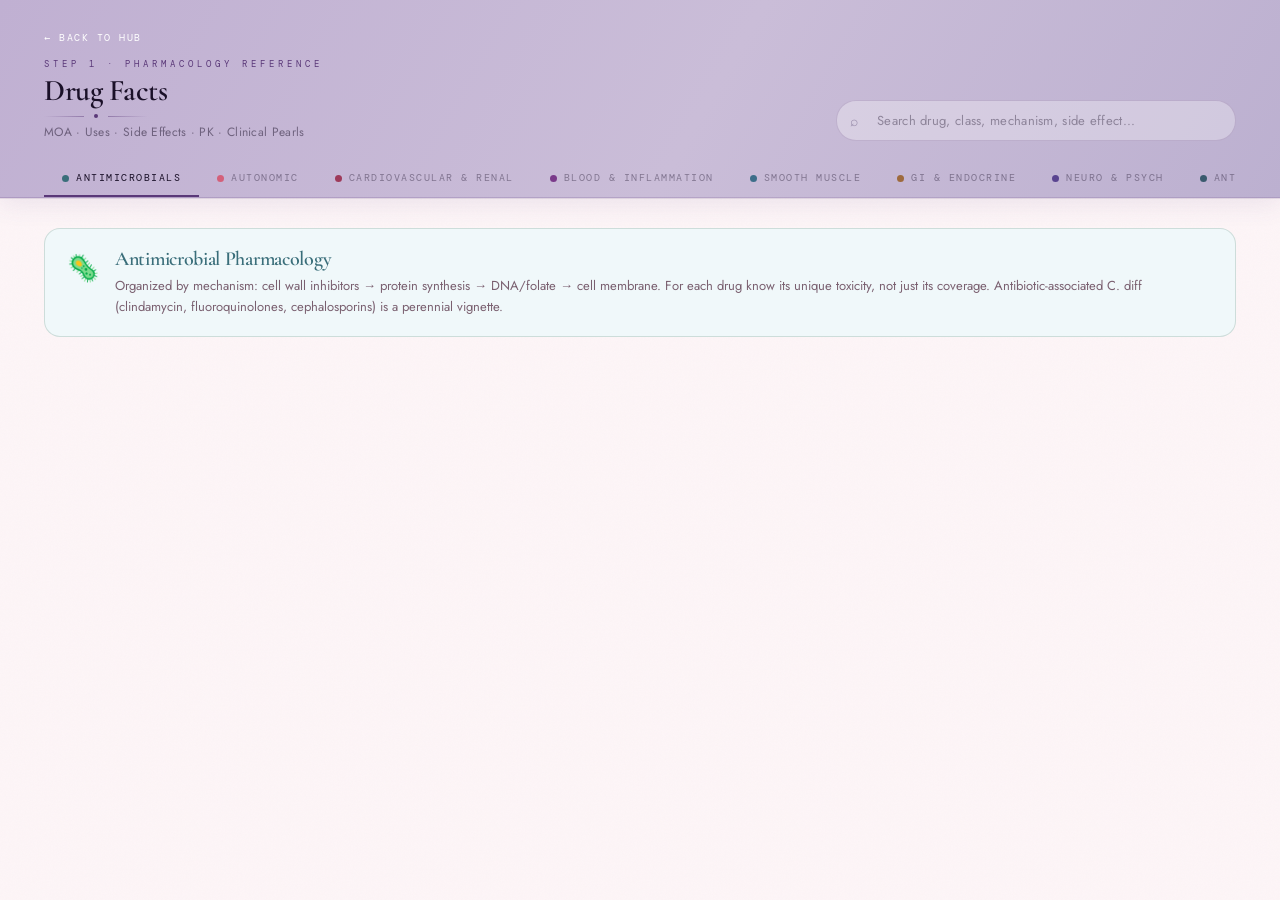
==== claudedrug_facts.html @ 7a4e6073 "Update claudedrug_facts.html" ====
<!DOCTYPE html>
<html lang="en">
<head>
<meta charset="UTF-8"/>
<meta name="viewport" content="width=device-width, initial-scale=1.0"/>
<title>Drug Facts — Step 1 Pharmacology Reference</title>
<link href="https://fonts.googleapis.com/css2?family=Cormorant+Garamond:ital,wght@0,300;0,400;0,600;0,700;1,400;1,600&family=DM+Mono:wght@400;500&family=Jost:wght@300;400;500;600&display=swap" rel="stylesheet"/>
<style>
*, *::before, *::after { box-sizing: border-box; margin: 0; padding: 0; }
:root {
  /* Cherry blossom / Fuji palette */
  --bg: #fdf5f7;
  --bg2: #f7eaee;
  --surface: #fffafc;
  --surface2: #fdf0f4;
  --border: #ecd8de;
  --border2: #dfc4cc;
  --ink: #1a1428;
  --ink2: #2e2040;
  --muted: #7a6070;
  --dim: #c0a8b4;

  /* Sakura accent */
  --gold: #d4607a;
  --gold-light: rgba(212,96,122,0.12);

  --auto: #d4607a;
  --auto-bg: #fdf0f4;
  --auto-light: rgba(212,96,122,0.09);

  --cv: #9e3a5a;
  --cv-bg: #fdf0f5;
  --cv-light: rgba(158,58,90,0.08);

  --blood: #7a3a8a;
  --blood-bg: #f8f0fd;
  --blood-light: rgba(122,58,138,0.08);

  --neuro: #5a4490;
  --neuro-bg: #f4f0fd;
  --neuro-light: rgba(90,68,144,0.08);

  --micro: #3a6e7a;
  --micro-bg: #f0f8fa;
  --micro-light: rgba(58,110,122,0.08);

  --gi: #9e6a3d;
  --gi-bg: #fdf5ee;
  --gi-light: rgba(158,106,61,0.08);

  --pulm: #3d6e8a;
  --pulm-bg: #f0f5fa;
  --pulm-light: rgba(61,110,138,0.08);

  --onco: #3a5a6e;
  --onco-bg: #f0f4f8;
  --onco-light: rgba(58,90,110,0.08);
}

body {
  background: var(--bg);
  color: var(--ink);
  font-family: 'Jost', sans-serif;
  min-height: 100vh;
}

/* Subtle paper texture overlay */
body::before {
  content: '';
  position: fixed;
  inset: 0;
  background-image: url("data:image/svg+xml,%3Csvg xmlns='http://www.w3.org/2000/svg' width='300' height='300'%3E%3Cfilter id='n'%3E%3CfeTurbulence type='fractalNoise' baseFrequency='0.75' numOctaves='4' stitchTiles='stitch'/%3E%3C/filter%3E%3Crect width='300' height='300' filter='url(%23n)' opacity='0.025'/%3E%3C/svg%3E");
  pointer-events: none;
  z-index: 0;
}

::-webkit-scrollbar { width: 4px; }
::-webkit-scrollbar-track { background: var(--bg2); }
::-webkit-scrollbar-thumb { background: var(--border2); border-radius: 2px; }

/* ── HEADER ── */
.header {
  background: #c4b4d6;
  background-image: linear-gradient(120deg, #c0b0d2 0%, #cabdd8 55%, #bcb0d0 100%);
  border-bottom: 1px solid rgba(90,56,120,0.18);
  padding: 24px 44px 0;
  position: sticky; top: 0; z-index: 200;
  box-shadow: 0 1px 0 rgba(90,56,120,0.12), 0 6px 24px rgba(90,68,140,0.1);
}
.header-inner { max-width: 1340px; margin: 0 auto; }
.header-top { display: flex; align-items: flex-end; justify-content: space-between; gap: 24px; margin-bottom: 20px; flex-wrap: wrap; }

.brand-super {
  font-family: 'DM Mono', monospace;
  font-size: 9px; letter-spacing: 4px;
  color: #5a3878; text-transform: uppercase; margin-bottom: 6px;
}
.brand-title {
  font-family: 'Cormorant Garamond', serif;
  font-size: 30px; font-weight: 600;
  color: #1a1028; line-height: 1;
  letter-spacing: -0.5px;
}
.brand-sub { font-size: 12px; color: rgba(26,16,40,0.5); margin-top: 5px; letter-spacing: 0.3px; }

/* Decorative flourish */
.brand-flourish {
  display: flex; align-items: center; gap: 10px; margin-top: 8px;
}
.flourish-line {
  height: 1px; width: 40px;
  background: linear-gradient(90deg, transparent, rgba(90,56,120,0.45));
}
.flourish-line.right {
  background: linear-gradient(90deg, rgba(90,56,120,0.45), transparent);
}
.flourish-dot {
  width: 4px; height: 4px; border-radius: 50%;
  background: #5a3878;
}

.search-wrap { flex: 1; max-width: 400px; position: relative; }
.search-input {
  width: 100%; padding: 10px 16px 10px 40px;
  background: rgba(255,255,255,0.3);
  border: 1px solid rgba(90,56,120,0.2);
  border-radius: 20px;
  color: #1a1028; font-family: 'Jost', sans-serif; font-size: 13px;
  outline: none; transition: border-color 0.2s, background 0.2s;
  letter-spacing: 0.3px;
}
.search-input::placeholder { color: rgba(26,16,40,0.38); }
.search-input:focus {
  border-color: rgba(90,56,120,0.45);
  background: rgba(255,255,255,0.5);
}
.search-icon { position: absolute; left: 14px; top: 50%; transform: translateY(-50%); color: rgba(40,20,70,0.38); font-size: 14px; pointer-events: none; }

/* ── TABS ── */
.tabs { display: flex; gap: 0; overflow-x: auto; padding-bottom: 0; }
.tabs::-webkit-scrollbar { height: 0; }
.tab-btn {
  padding: 11px 18px; white-space: nowrap;
  background: transparent; border: none; cursor: pointer;
  font-family: 'DM Mono', monospace; font-size: 9.5px; letter-spacing: 1.5px; text-transform: uppercase;
  color: rgba(26,16,40,0.4); border-bottom: 2px solid transparent;
  transition: all 0.18s; display: flex; align-items: center; gap: 7px;
}
.tab-btn:hover { color: rgba(26,16,40,0.72); }
.tab-btn.active { color: #1a1028; border-bottom-color: #5a3878; }
.tab-dot { width: 7px; height: 7px; border-radius: 50%; flex-shrink: 0; }

/* ── CONTENT ── */
.content { max-width: 1340px; margin: 0 auto; padding: 30px 44px 70px; position: relative; z-index: 1; }
.tab-panel { display: none; }
.tab-panel.active { display: block; animation: fadeIn 0.3s ease; }
@keyframes fadeIn { from { opacity: 0; transform: translateY(8px); } to { opacity: 1; transform: translateY(0); } }

/* ── SYSTEM INTRO ── */
.sys-intro {
  border-radius: 16px; padding: 18px 22px; margin-bottom: 28px;
  display: flex; align-items: flex-start; gap: 16px;
  border: 1px solid;
}
.sys-intro-icon { font-size: 26px; flex-shrink: 0; margin-top: 2px; }
.sys-intro-title {
  font-family: 'Cormorant Garamond', serif;
  font-size: 20px; font-weight: 600; margin-bottom: 4px;
  letter-spacing: -0.3px;
}
.sys-intro-text { font-size: 13px; color: var(--muted); line-height: 1.65; }

/* ── CLASS GROUP ── */
.class-group { margin-bottom: 34px; max-width: 1260px; }
.class-group-header {
  display: flex; align-items: center; justify-content: space-between;
  margin-bottom: 14px;
}
.class-label {
  font-family: 'DM Mono', monospace; font-size: 9px; letter-spacing: 3px;
  text-transform: uppercase; padding: 5px 14px; display: inline-flex; align-items: center; gap: 8px;
  border-radius: 20px; margin-bottom: 0;
}
.class-label::before {
  content: '◆';
  font-size: 7px;
}
.group-expand-btn {
  font-family: 'DM Mono', monospace; font-size: 8.5px; letter-spacing: 1px;
  text-transform: uppercase; padding: 4px 12px; border-radius: 14px;
  border: 1px solid var(--border2); background: transparent;
  color: var(--muted); cursor: pointer; white-space: nowrap; flex-shrink: 0;
  transition: background 0.15s, color 0.15s, border-color 0.15s;
}
.group-expand-btn:hover { background: var(--surface2); color: var(--ink2); border-color: var(--dim); }

/* ── DRUG GRID ── */
.drug-grid { display: grid; grid-template-columns: repeat(auto-fill, minmax(360px, 1fr)); gap: 14px; align-items: start; }

/* ── DRUG CARD ── */
.drug-card {
  background: var(--surface);
  border: 1px solid var(--border);
  border-radius: 16px; overflow: hidden;
  border-left: 3px solid;
  cursor: pointer;
  transition: transform 0.18s, box-shadow 0.18s;
  box-shadow: 0 1px 4px rgba(26,20,40,0.05);
}
.drug-card:hover { transform: translateY(-2px); box-shadow: 0 8px 28px rgba(26,20,40,0.1); }
.drug-card.open { box-shadow: 0 8px 32px rgba(26,20,40,0.12); }

.drug-card-header {
  padding: 14px 16px 0;
  display: flex; justify-content: space-between; align-items: flex-start; gap: 10px;
}
.drug-name {
  font-family: 'Cormorant Garamond', serif;
  font-size: 18px; font-weight: 600; line-height: 1.2;
  letter-spacing: -0.2px;
}
.drug-aka {
  font-size: 11px; color: var(--muted); margin-top: 5px;
  line-height: 1.55; font-style: italic;
  font-family: 'Jost', sans-serif;
  word-break: break-word;
}
.drug-tags { display: flex; flex-wrap: wrap; gap: 4px; justify-content: flex-end; }
.tag {
  font-family: 'DM Mono', monospace;
  font-size: 9px; letter-spacing: 0.5px;
  padding: 3px 9px; border-radius: 20px;
  white-space: nowrap;
}
.tag-use {
  background: var(--gold-light);
  color: #9e3a5a;
  border: 1px solid rgba(212,96,122,0.22);
}
.expand-arrow {
  font-size: 10px; color: var(--dim);
  transition: transform 0.2s;
  margin-top: 4px; flex-shrink: 0;
  font-family: 'DM Mono', monospace;
}
.open .expand-arrow { transform: rotate(180deg); }

/* ── EXPANDED BODY ── */
.drug-body { display: none; padding: 12px 16px 16px; } /* Increased bottom padding */
.drug-summary {
  padding: 8px 16px 12px;
  font-size: 12px; color: var(--ink2); line-height: 1.6;
  border-bottom: 1px solid rgba(226,213,204,0.4);
  font-family: 'Jost', sans-serif; font-weight: 400;
}
.open .drug-summary { border-bottom-color: transparent; }
.open .drug-body { display: block; animation: slideDown 0.2s ease; }
@keyframes slideDown { from { opacity:0; transform: translateY(-4px); } to { opacity:1; transform: translateY(0); } }

.info-row {
  display: flex; flex-direction: column; gap: 6px; margin-bottom: 14px;
}
.info-label {
  font-family: 'DM Mono', monospace;
  font-size: 8px; letter-spacing: 2px; text-transform: uppercase;
  padding: 4px 9px; border-radius: 6px;
  white-space: nowrap; align-self: flex-start;
}

/* This applies the uniform left border to ALL text blocks */
.info-text { 
  font-size: 12.5px; color: var(--ink2); line-height: 1.65; 
  padding-left: 12px; margin-left: 4px;
  border-left: 2px solid rgba(226,213,204,0.8); 
}
.info-text strong { color: var(--ink); }

/* Optional: Keeps a faint dashed line between distinct sentences if they wrap */
.info-line {
  padding: 4px 0;
  line-height: 1.6;
  font-size: 12.5px;
  color: var(--ink2);
}
.info-line:not(:last-child) {
  border-bottom: 1px dashed rgba(226,213,204,0.5);
}
.info-line strong { color: var(--ink); }

/* Label Colors */
.info-label.moa { background: #f0f4fd; color: #3a5080; border: 1px solid #c8d4f0; }
.info-label.use { background: #edf7f1; color: #3a7a54; border: 1px solid #c4e8d4; }
.info-label.se { background: #fdeef2; color: #923050; border: 1px solid #f0c4d0; }
.info-label.ci { background: #fdf4ee; color: #8a4820; border: 1px solid #f0d4c0; }
.info-label.pk { background: #f3f0fd; color: #5a4898; border: 1px solid #d4c8f0; }

/* ── PEARL BOX ── */
.pearl-box {
  display: flex; gap: 10px; align-items: flex-start;
  background: linear-gradient(135deg, #fdf0f4, #f9eaf0);
  border: 1px solid rgba(212,96,122,0.28);
  border-radius: 12px; padding: 12px 14px;
  margin-top: 18px; /* Pushes it away from the text above */
  margin-bottom: 4px; /* Gives it breathing room from the bottom of the card */
}
.pearl-star {
  color: var(--gold);
  font-size: 14px; flex-shrink: 0; margin-top: 1px;
}
.pearl-text { font-size: 12.5px; color: var(--ink2); line-height: 1.65; }
.pearl-text strong { color: #9e3a5a; }

/* ── SYSTEM COLORS ── */
.bg-auto { background: var(--auto-bg); }
.bg-cv { background: var(--cv-bg); }
.bg-blood { background: var(--blood-bg); }
.bg-neuro { background: var(--neuro-bg); }
.bg-micro { background: var(--micro-bg); }
.bg-gi { background: var(--gi-bg); }
.bg-pulm { background: var(--pulm-bg); }
.bg-onco { background: var(--onco-bg); }

.c-auto { color: var(--auto); }
.c-cv { color: var(--cv); }
.c-blood { color: var(--blood); }
.c-neuro { color: var(--neuro); }
.c-micro { color: var(--micro); }
.c-gi { color: var(--gi); }
.c-pulm { color: var(--pulm); }
.c-onco { color: var(--onco); }

.b-auto { border-left-color: var(--auto); }
.b-cv { border-left-color: var(--cv); }
.b-blood { border-left-color: var(--blood); }
.b-neuro { border-left-color: var(--neuro); }
.b-micro { border-left-color: var(--micro); }
.b-gi { border-left-color: var(--gi); }
.b-pulm { border-left-color: var(--pulm); }
.b-onco { border-left-color: var(--onco); }

.class-label.bg-auto { background: var(--auto-light); color: var(--auto); border: 1px solid rgba(212,96,122,0.2); }
.class-label.bg-cv { background: var(--cv-light); color: var(--cv); border: 1px solid rgba(158,58,90,0.2); }
.class-label.bg-blood { background: var(--blood-light); color: var(--blood); border: 1px solid rgba(122,58,138,0.2); }
.class-label.bg-neuro { background: var(--neuro-light); color: var(--neuro); border: 1px solid rgba(90,68,144,0.2); }
.class-label.bg-micro { background: var(--micro-light); color: var(--micro); border: 1px solid rgba(58,110,122,0.2); }
.class-label.bg-gi { background: var(--gi-light); color: var(--gi); border: 1px solid rgba(158,106,61,0.2); }
.class-label.bg-pulm { background: var(--pulm-light); color: var(--pulm); border: 1px solid rgba(61,110,138,0.2); }
.class-label.bg-onco { background: var(--onco-light); color: var(--onco); border: 1px solid rgba(58,90,110,0.2); }

/* ── SEARCH RESULTS ── */
#search-results { display: none; }
#search-results.active { display: block; }
.search-count {
  font-family: 'DM Mono', monospace;
  font-size: 10px; letter-spacing: 2px; text-transform: uppercase;
  color: var(--muted); margin-bottom: 16px;
  padding: 8px 14px; background: var(--surface2);
  border-radius: 8px; display: inline-block;
}

/* ── EMPTY STATE ── */
.empty { text-align: center; padding: 70px 20px; color: var(--muted); }
.empty-icon { font-size: 44px; margin-bottom: 12px; opacity: 0.5; }
.empty-text {
  font-family: 'Cormorant Garamond', serif;
  font-size: 20px; font-style: italic;
}

/* ── NEW BADGE ── */
.new-badge {
  font-family: 'DM Mono', monospace;
  font-size: 8px; letter-spacing: 1px;
  background: linear-gradient(135deg, #d4907a, #c47090);
  color: white; padding: 2px 7px; border-radius: 10px;
  text-transform: uppercase; vertical-align: middle;
  margin-left: 6px;
}

@media(max-width: 768px) {
  .header { padding: 20px 18px 0; }
  .content { padding: 18px 18px 60px; }
  .drug-grid { grid-template-columns: 1fr; }
  .header-top { flex-direction: column; gap: 12px; }
  .search-wrap { max-width: 100%; }
}

/* ── TIER BADGE ── */
.tier-badge {
  font-family: 'DM Mono', monospace;
  font-size: 8px; letter-spacing: 1.5px; text-transform: uppercase;
  padding: 2px 7px; border-radius: 8px;
  white-space: nowrap; font-weight: 500;
  display: inline-block; vertical-align: middle;
  line-height: 1.6; flex-shrink: 0;
}
.tier-1 { background: rgba(192,48,80,0.08); color: #c03050; border: 1px solid rgba(192,48,80,0.3); }
.tier-2 { background: rgba(184,88,32,0.08); color: #b85820; border: 1px solid rgba(184,88,32,0.3); }
.tier-3 { background: rgba(138,110,16,0.07); color: #7a5e10; border: 1px solid rgba(138,110,16,0.25); }

/* Full-window improvements */
@media(min-width: 1400px) {
  .brand-title { font-size: 34px; }
  .tabs { flex-wrap: wrap; }
}
.back-link {
  display: inline-block;
  font-family: 'DM Mono', monospace;
  font-size: 10px;
  letter-spacing: 1.5px;
  text-transform: uppercase;
  color: #ffffff;
  text-decoration: none;
  margin-bottom: 14px;
  transition: opacity 0.15s;
}
.back-link:hover {
  opacity: 0.7;
}
</style>
</head>
<body>

<div class="header">
  <div class="header-inner">
    <a href="index.html" class="back-link">← Back to Hub</a>
    <div class="header-top">
      <div>
        <p class="brand-super">Step 1 · Pharmacology Reference</p>
        <h1 class="brand-title">Drug Facts</h1>
        <div class="brand-flourish">
          <div class="flourish-line"></div>
          <div class="flourish-dot"></div>
          <div class="flourish-line right"></div>
        </div>
        <p class="brand-sub">MOA · Uses · Side Effects · PK · Clinical Pearls</p>
      </div>
      <div class="search-wrap">
        <span class="search-icon">⌕</span>
        <input class="search-input" type="text" id="search-input" placeholder="Search drug, class, mechanism, side effect..." oninput="handleSearch(this.value)"/>
      </div>
    </div>
    <div class="tabs" id="tabs">
      <button class="tab-btn active" onclick="switchTab('micro',this)"><span class="tab-dot" style="background:var(--micro)"></span>Antimicrobials</button>
      <button class="tab-btn" onclick="switchTab('autonomic',this)"><span class="tab-dot" style="background:var(--auto)"></span>Autonomic</button>
      <button class="tab-btn" onclick="switchTab('cv',this)"><span class="tab-dot" style="background:var(--cv)"></span>Cardiovascular &amp; Renal</button>
      <button class="tab-btn" onclick="switchTab('blood',this)"><span class="tab-dot" style="background:var(--blood)"></span>Blood &amp; Inflammation</button>
      <button class="tab-btn" onclick="switchTab('pulm',this)"><span class="tab-dot" style="background:var(--pulm)"></span>Smooth Muscle</button>
      <button class="tab-btn" onclick="switchTab('gi',this)"><span class="tab-dot" style="background:var(--gi)"></span>GI &amp; Endocrine</button>
      <button class="tab-btn" onclick="switchTab('neuro',this)"><span class="tab-dot" style="background:var(--neuro)"></span>Neuro &amp; Psych</button>
      <button class="tab-btn" onclick="switchTab('onco',this)"><span class="tab-dot" style="background:var(--onco)"></span>Antineoplastics</button>
    </div>
  </div>
</div>

<div class="content">
  <div id="search-results">
    <div class="search-count" id="search-count"></div>
    <div class="drug-grid" id="search-grid"></div>
    <div class="empty" id="search-empty" style="display:none">
      <div class="empty-icon">◇</div>
      <div class="empty-text">No drugs found matching your search</div>
    </div>
  </div>

  <div id="tab-autonomic" class="tab-panel">
    <div class="sys-intro bg-auto" style="border-color:rgba(181,90,112,0.2)">
      <div class="sys-intro-icon">⚡</div>
      <div>
        <div class="sys-intro-title c-auto">Autonomic Pharmacology</div>
        <div class="sys-intro-text">Parasympathetic (cholinergic) and sympathetic (adrenergic) drug classes. Master receptor subtypes first — M1/M2/M3, α1/α2, β1/β2 — and the drugs fall into place. High-yield for organ-specific side effects and clinical applications.</div>
      </div>
    </div>
    <div id="autonomic-content"></div>
  </div>

  <div id="tab-cv" class="tab-panel">
    <div class="sys-intro bg-cv" style="border-color:rgba(148,48,80,0.2)">
      <div class="sys-intro-icon">♥</div>
      <div>
        <div class="sys-intro-title c-cv">Cardiovascular &amp; Renal Pharmacology</div>
        <div class="sys-intro-text">The most tested drug system on Step 1. Know ACEi/ARBs cold — they appear in HF, HTN, CKD, and post-MI vignettes. Antiarrhythmic classes: think ion channels first, then drugs. Diuretic electrolyte effects are guaranteed questions.</div>
      </div>
    </div>
    <div id="cv-content"></div>
  </div>

  <div id="tab-blood" class="tab-panel">
    <div class="sys-intro bg-blood" style="border-color:rgba(138,58,110,0.2)">
      <div class="sys-intro-icon">🩸</div>
      <div>
        <div class="sys-intro-title c-blood">Blood &amp; Inflammation</div>
        <div class="sys-intro-text">Anticoagulants appear on nearly every Step 1 exam — know reversal agents cold. Heparin-induced thrombocytopenia (HIT) is a classic trap. NSAIDs are the most-prescribed drugs in medicine; their mechanism and GI/renal toxicity are ubiquitous.</div>
      </div>
    </div>
    <div id="blood-content"></div>
  </div>

  <div id="tab-neuro" class="tab-panel">
    <div class="sys-intro bg-neuro" style="border-color:rgba(107,90,158,0.2)">
      <div class="sys-intro-icon">🧠</div>
      <div>
        <div class="sys-intro-title c-neuro">Neuro &amp; Psych</div>
        <div class="sys-intro-text">Psych block is massive on Step 1. Memorize antidepressant side effect profiles — TCA overdose, SSRI serotonin syndrome, and bupropion seizures appear constantly. Antipsychotic EPS and NMS are classic vignettes. Lithium toxicity has a narrow therapeutic window.</div>
      </div>
    </div>
    <div id="neuro-content"></div>
  </div>

  <div id="tab-micro" class="tab-panel active">
    <div class="sys-intro bg-micro" style="border-color:rgba(66,110,90,0.2)">
      <div class="sys-intro-icon">🦠</div>
      <div>
        <div class="sys-intro-title c-micro">Antimicrobial Pharmacology</div>
        <div class="sys-intro-text">Organized by mechanism: cell wall inhibitors → protein synthesis → DNA/folate → cell membrane. For each drug know its unique toxicity, not just its coverage. Antibiotic-associated C. diff (clindamycin, fluoroquinolones, cephalosporins) is a perennial vignette.</div>
      </div>
    </div>
    <div id="micro-content"></div>
  </div>

  <div id="tab-gi" class="tab-panel">
    <div class="sys-intro bg-gi" style="border-color:rgba(160,96,48,0.2)">
      <div class="sys-intro-icon">🔬</div>
      <div>
        <div class="sys-intro-title c-gi">GI, Endocrine &amp; Hormonal Pharmacology</div>
        <div class="sys-intro-text">Diabetes pharmacology is enormous — know every class's MOA, when to use it, and its key side effect. Corticosteroids are the highest-yield drug class for toxicity. Thyroid drugs, PPIs, and bisphosphonates round out this section.</div>
      </div>
    </div>
    <div id="gi-content"></div>
  </div>

  <div id="tab-pulm" class="tab-panel">
    <div class="sys-intro bg-pulm" style="border-color:rgba(58,120,120,0.2)">
      <div class="sys-intro-icon">🫁</div>
      <div>
        <div class="sys-intro-title c-pulm">Smooth Muscle</div>
        <div class="sys-intro-text">Asthma step therapy is heavily tested — know which drugs are for acute relief vs. maintenance. Nitrate tolerance (Monday disease) is a classic Step 1 vignette. Antihistamine receptor subtypes (H1 vs H2) determine organ effects and drug indication.</div>
      </div>
    </div>
    <div id="pulm-content"></div>
  </div>

  <div id="tab-onco" class="tab-panel">
    <div class="sys-intro bg-onco" style="border-color:rgba(58,96,96,0.2)">
      <div class="sys-intro-icon">⚗</div>
      <div>
        <div class="sys-intro-title c-onco">Antineoplastics</div>
        <div class="sys-intro-text">Step 1 tests toxicities more than mechanisms. Key rule: <strong style="color:var(--onco)">every chemo drug has one unique, memorable toxicity</strong> — bleomycin → pulmonary fibrosis, cisplatin → nephrotoxicity/ototoxicity, vincristine → peripheral neuropathy (NOT bone marrow suppression). Learn these cold.</div>
      </div>
    </div>
    <div id="onco-content"></div>
  </div>
</div>

<script>
// ═══════════════════════════════════════════════════════════════
// DRUG DATABASE
// ═══════════════════════════════════════════════════════════════
const DRUGS = {

autonomic: [
  {
    group: "Parasympathetics",
    color: "auto",
    drugs: [
      {
        name: "Cholinomimetics (Direct)",
        summary: "Direct muscarinic agonists — bethanechol for urinary retention/ileus, pilocarpine for glaucoma/Sjögren's dry mouth",
        tier: 1,
        aka: "Bethanechol, Carbachol, Pilocarpine, Methacholine",
        tags: ["Glaucoma", "Ileus", "Xerostomia"],
        moa: "Directly bind and activate <strong>muscarinic (M) receptors</strong> → ↑ parasympathetic tone",
        use: "Bethanechol: postop ileus, urinary retention. Pilocarpine: glaucoma (↑ aqueous outflow), Sjögren syndrome (dry mouth). Methacholine: challenge test for asthma diagnosis",
        se: "<strong>DUMBBELLS</strong>: Diarrhea, Urination, Miosis, Bradycardia, Bronchospasm, Emesis, Lacrimation, Salivation",
        ci: "Asthma (bronchospasm risk), peptic ulcer, bowel obstruction",
        pk: "",
        pearl: "Pilocarpine is the classic <strong>glaucoma drug that constricts the pupil</strong> — it opens the trabecular meshwork. Bethanechol does NOT cross the BBB (quaternary amine)."
      },
      {
        name: "Acetylcholinesterase Inhibitors",
        summary: "↑ ACh by blocking breakdown — neostigmine for MG, donepezil for Alzheimer's, physostigmine reverses anticholinergic toxicity",
        tier: 1,
        aka: "Neostigmine, Physostigmine, Pyridostigmine, Edrophonium, Donepezil, Rivastigmine",
        tags: ["Myasthenia", "Alzheimer's", "Reversal"],
        moa: "Inhibit <strong>AChE</strong> → ↑ ACh at both muscarinic and nicotinic synapses",
        use: "Neostigmine/pyridostigmine: myasthenia gravis. Edrophonium: diagnosis of MG (Tensilon test). Donepezil/rivastigmine: Alzheimer's dementia. Physostigmine: atropine/anticholinergic overdose (crosses BBB)",
        se: "Cholinergic excess (DUMBBELLS), bradycardia, lacrimation, urination, GI cramping",
        ci: "Bowel/bladder obstruction, severe bradycardia",
        pk: "Edrophonium: ultra-short acting (2 min). Neostigmine/pyridostigmine: don't cross BBB. Physostigmine: crosses BBB (tertiary amine)",
        pearl: "<strong>Organophosphate poisoning</strong> = irreversible AChE inhibition. Treat with <strong>atropine</strong> (blocks muscarinic effects) + <strong>pralidoxime</strong> (regenerates AChE if given early, before 'aging')."
      },
      {
        name: "Muscarinic Antagonists (Anticholinergics)",
        summary: "Can't see/spit/pee/poop — atropine for bradycardia, ipratropium for COPD, benztropine for drug-induced Parkinsonism",
        tier: 1,
        aka: "Atropine, Scopolamine, Ipratropium, Tiotropium, Oxybutynin, Benztropine, Glycopyrrolate",
        tags: ["Asthma/COPD", "Motion Sickness", "Parkinson's"],
        moa: "Competitively block <strong>muscarinic receptors</strong> → ↓ parasympathetic tone",
        use: "Atropine: bradycardia, organophosphate poisoning, pre-op to dry secretions. Scopolamine: motion sickness. Ipratropium/tiotropium: COPD. Oxybutynin: overactive bladder. Benztropine: drug-induced Parkinsonism",
        se: "<strong>Can't see, spit, pee, or poop. Hot as a hare, dry as a bone, red as a beet, mad as a hatter</strong>: mydriasis, dry mouth, urinary retention, constipation, hyperthermia, anhidrosis, flushing, delirium",
        ci: "Narrow-angle glaucoma (↑ IOP), BPH, tachycardia",
        pk: "Ipratropium/tiotropium: inhaled — minimal systemic effects (quaternary)",
        pearl: "<strong>Classic toxicity trap:</strong> elderly patient with confusion, dilated pupils, urinary retention, dry flushed skin = anticholinergic toxicity. <strong>Reverse with physostigmine</strong> (crosses BBB, unlike neostigmine)."
      },
    ]
  },
  {
    group: "Sympathetics",
    color: "auto",
    drugs: [
      {
        name: "Epinephrine & Norepinephrine",
        summary: "Epi: first-line anaphylaxis (IM lateral thigh) + cardiac arrest. NE: first-line vasopressor in septic shock",
        tier: 1,
        aka: "Epinephrine (Adrenaline) · Norepinephrine (Levophed)",
        tags: ["Anaphylaxis", "Septic Shock", "Cardiac Arrest"],
        moa: "<strong>Epinephrine:</strong> α1/α2 + β1/β2 agonist — full adrenergic activation. <strong>Norepinephrine:</strong> α1/α2 + β1 agonist — primarily vasoconstrictive (minimal β2)",
        use: "Epinephrine: anaphylaxis (IM first-line), cardiac arrest (IV/IO), croup (nebulized racemic), co-administered with local anesthetics (↑ duration). NE: first-line vasopressor in septic shock",
        se: "Hypertension, tachycardia, arrhythmias, tissue necrosis (extravasation — use central line for NE). Epinephrine: hyperglycemia (β2 → glycogenolysis)",
        ci: "Avoid in cocaine/amphetamine toxicity (synergistic HTN). NE: hypovolemia before adequate resuscitation",
        pk: "Epinephrine IM lateral thigh: fastest absorption for anaphylaxis. NE: IV only, short t½, central venous access preferred",
        pearl: "<strong>Epinephrine in anaphylaxis:</strong> α1 → vasoconstriction (↑BP, ↓laryngeal edema); β1 → ↑HR/contractility; β2 → bronchodilation + ↓ mediator release. IM lateral thigh > IM deltoid > subcutaneous. Never delay — give immediately."
      },
      {
        name: "Dopamine & Dobutamine",
        summary: "Dopamine: dose-dependent (renal→cardiac→vasoconstriction). Dobutamine: ↑ contractility in cardiogenic shock, used in stress echo",
        tier: 1,
        aka: "Dopamine (Intropin) · Dobutamine (Dobutrex)",
        tags: ["Cardiogenic Shock", "Heart Failure", "Vasopressors"],
        moa: "<strong>Dopamine:</strong> dose-dependent — low (1–3 µg/kg/min): D1 → renal vasodilation; mid (3–10): β1 → ↑ contractility; high (>10): α1 → vasoconstriction. <strong>Dobutamine:</strong> β1 > β2 → ↑ contractility + mild vasodilation",
        use: "Dopamine: bradycardia with hypotension, cardiogenic shock. Dobutamine: cardiogenic shock/acute decompensated HF (↑ CO without ↑ afterload), stress echocardiography",
        se: "Dopamine: tachyarrhythmias, ischemia at high doses. Dobutamine: tachycardia, hypotension (β2 vasodilation), can precipitate ischemia in CAD",
        ci: "Dobutamine: HOCM (↑ outflow obstruction), uncorrected hypovolemia",
        pk: "Both IV infusion only. Dobutamine preferred over dopamine in cardiogenic shock (less arrhythmogenic, more predictable β1 effect)",
        pearl: "<strong>Dobutamine stress echo:</strong> Used in patients who can't exercise — ↑ HR + contractility unmasks ischemia (regional wall motion abnormalities). Does NOT reliably increase BP — if BP support also needed, add NE."
      },
      {
        name: "Phenylephrine & Isoproterenol",
        summary: "Phenylephrine (pure α1) → ↑ BP + reflex bradycardia. Isoproterenol (pure β) → ↑ HR, used as bridge in severe bradycardia",
        tier: 1,
        aka: "Phenylephrine (pure α1) · Isoproterenol (pure β1/β2) · Albuterol (β2-selective)",
        tags: ["Vasopressor", "Bradycardia", "Asthma"],
        moa: "<strong>Phenylephrine:</strong> pure α1 → vasoconstriction only (no β → no tachycardia). <strong>Isoproterenol:</strong> pure β1/β2 → ↑ HR + bronchodilation. <strong>Albuterol:</strong> β2-selective → bronchial smooth muscle relaxation",
        use: "Phenylephrine: hypotension without tachycardia (e.g., spinal anesthesia), nasal decongestant. Isoproterenol: severe bradycardia/AV block (bridge to pacing), torsades de pointes. Albuterol: acute asthma rescue, hyperkalemia (shifts K+ into cells)",
        se: "Phenylephrine: reflex bradycardia (baroreceptor response to ↑ BP). Isoproterenol: severe tachycardia, arrhythmias. Albuterol: tremor, tachycardia, hypokalemia",
        ci: "Isoproterenol: ischemic heart disease (↑ O2 demand). Phenylephrine: severe hypertension",
        pk: "Albuterol inhaled — onset 5 min. Phenylephrine: also available topical/nasal spray",
        pearl: "<strong>Phenylephrine causes reflex bradycardia</strong> — pure α1 raises BP → baroreceptors sense ↑ MAP → vagal response → HR drops. This makes it useful when you want BP support without worsening tachycardia, e.g., SVT with hypotension."
      },
      {
        name: "Beta Blockers (β-blockers)",
        summary: "First-line for HF, post-MI, HTN, rate control in AF — metoprolol β1-selective; avoid in asthma and cocaine chest pain",
        tier: 1,
        aka: "Metoprolol, Atenolol (β1-selective) · Propranolol, Carvedilol, Labetalol (non-selective)",
        tags: ["HTN", "HF", "Post-MI", "Arrhythmia"],
        moa: "Competitively block <strong>β-adrenergic receptors</strong> → ↓ HR, ↓ contractility, ↓ renin, ↓ AV conduction",
        use: "HTN, angina, HF (carvedilol/metoprolol/bisoprolol — evidence-based), post-MI, rate control (SVT/AF), hyperthyroidism, essential tremor, migraine prophylaxis, performance anxiety. Propranolol: pheochromocytoma (only after α-blockade)",
        se: "Bradycardia, AV block, fatigue, <strong>masks hypoglycemia</strong>, bronchospasm (non-selective), cold extremities, sexual dysfunction, ↑ triglycerides",
        ci: "Asthma/COPD (non-selective), decompensated HF, bradycardia, AV block. <strong>Never use alone in pheo</strong> (unopposed α → hypertensive crisis)",
        pk: "β1-selective (Atenolol, Metoprolol, Esmolol): safer in asthmatics. Carvedilol/labetalol: α+β blockade. Esmolol: ultra-short IV",
        pearl: "<strong>Pheochromocytoma trap:</strong> never give β-blocker without α-blocker first — blocking β2 (vasodilation) with intact α1 causes severe paradoxical hypertension. Always give <strong>phenoxybenzamine first</strong>."
      },
      {
        name: "Alpha Blockers (α-blockers)",
        summary: "Prazosin/tamsulosin: HTN + BPH. Phentolamine: pheochromocytoma. Key SE: first-dose orthostatic hypotension",
        tier: 2,
        aka: "Prazosin, Doxazosin, Terazosin (α1) · Phenoxybenzamine (irreversible α1/α2) · Phentolamine (competitive α1/α2)",
        tags: ["HTN", "BPH", "Pheochromocytoma"],
        moa: "<strong>α1 blockade</strong> → vasodilation (↓ SVR). Prazosin/doxazosin: competitive. Phenoxybenzamine: irreversible (surgical prep for pheo)",
        use: "Prazosin: HTN, PTSD nightmares. Doxazosin/terazosin: BPH. Phenoxybenzamine: pheochromocytoma preoperative (given 1–2 weeks before surgery)",
        se: "<strong>First-dose orthostatic hypotension</strong> (tell patient to take first dose at bedtime), reflex tachycardia, nasal congestion, inhibition of ejaculation",
        ci: "",
        pk: "",
        pearl: "<strong>BPH pharmacology:</strong> α1-blockers (prazosin) relax smooth muscle for immediate symptom relief. 5α-reductase inhibitors (finasteride) shrink the gland but take months. For acute relief → α-blocker first."
      },
    ]
  },
],

cv: [
  {
    group: "Heart Failure & Renin-Angiotensin",
    color: "cv",
    drugs: [
      {
        name: "ACE Inhibitors",
        summary: "First-line HF/post-MI/CKD/HTN — block angiotensin II, reduce proteinuria. CI: pregnancy (fetotoxic), bilateral RAS, hyperkalemia",
        tier: 1,
        aka: "Lisinopril, Enalapril, Captopril, Ramipril (-pril suffix)",
        tags: ["HTN", "HF", "DM Nephropathy", "Post-MI"],
        moa: "Inhibit <strong>ACE</strong> → ↓ angiotensin II → vasodilation + ↓ aldosterone → ↓ Na/water retention. Also ↑ bradykinin (→ cough/angioedema)",
        use: "HTN, HF (↓ afterload/preload), post-MI (↓ remodeling), <strong>diabetic nephropathy</strong> (↓ efferent arteriole tone → ↓ glomerular pressure → ↓ proteinuria), CKD with proteinuria",
        se: "<strong>CAPTOPRIL</strong>: Cough (most common, bradykinin-mediated), Angioedema (rare but life-threatening), Proteinuria, Taste changes, hYperkalemia, hypOtension (first-dose), Pregnancy contraindicated, Renal failure (bilateral RAS), Increased creatinine",
        ci: "<strong>Pregnancy (teratogenic — renal agenesis)</strong>, bilateral renal artery stenosis, hyperkalemia, angioedema history",
        pk: "Captopril: shortest acting. Enalapril: prodrug (enalaprilat is active)",
        pearl: "<strong>Dry cough</strong> (bradykinin accumulation) occurs in 10–15% — switch to ARB if intolerable. <strong>Key distinction:</strong> ARBs do NOT cause cough or angioedema because they don't raise bradykinin."
      },
      {
        name: "ARBs (Angiotensin Receptor Blockers)",
        summary: "Same indications as ACEi but no bradykinin → no cough. Preferred when ACEi causes cough. CI: pregnancy",
        tier: 1,
        aka: "Losartan, Valsartan, Irbesartan (-sartan suffix)",
        tags: ["HTN", "HF", "DM Nephropathy"],
        moa: "Block <strong>AT1 receptors</strong> directly → same end effects as ACEi but WITHOUT ↑ bradykinin",
        use: "Same as ACEi. First-line when ACEi causes cough or angioedema. Losartan also lowers uric acid (useful in gout + HTN)",
        se: "Hyperkalemia, hypotension, renal failure. <strong>No cough.</strong> Rare angioedema (still possible via bradykinin-independent pathway)",
        ci: "Pregnancy, bilateral renal artery stenosis, hyperkalemia",
        pk: "",
        pearl: "<strong>ACEi vs ARB on Step 1:</strong> both are first-line for DM nephropathy and HF. ACEi → cough (bradykinin ↑). ARB → no cough. Both are <strong>absolutely contraindicated in pregnancy</strong> (fetal renal toxicity)."
      },
    ]
  },
  {
    group: "Diuretics",
    color: "cv",
    drugs: [
      {
        name: "Loop Diuretics",
        summary: "Furosemide: block Na/K/2Cl in TAL → most potent diuretic. Cause hypokalemia + metabolic alkalosis. Work even in renal failure",
        tier: 1,
        aka: "Furosemide, Bumetanide, Torsemide, Ethacrynic acid",
        tags: ["HF", "Edema", "Hypercalcemia"],
        moa: "Inhibit <strong>Na-K-2Cl cotransporter (NKCC2)</strong> in thick ascending loop of Henle → ↓ Na/K/Cl reabsorption → massive diuresis",
        use: "Acute pulmonary edema, HF, cirrhotic ascites, nephrotic syndrome, hypercalcemia, hypertensive emergency",
        se: "<strong>Oh DANG:</strong> Ototoxicity (dose-dependent, especially with aminoglycosides), Dehydration, hyperuricemia/gout, hyperglycemia, <strong>hypokalemia</strong>, metabolic alkalosis, hypomagnesemia, hyponatremia. Sulfa allergy risk (except ethacrynic acid)",
        ci: "Anuria, sulfa allergy (use ethacrynic acid instead), hypovolemia",
        pk: "Ethacrynic acid: non-sulfa — safe in sulfa allergy. Furosemide: best IV for acute situations",
        pearl: "<strong>Loop diuretics = Lose calcium.</strong> Thiazides = retain calcium. This is why loops treat hypercalcemia and thiazides treat hypocalciuria (kidney stones from Ca2+ wasting). Memorize this distinction — it's tested constantly."
      },
      {
        name: "Thiazide Diuretics",
        summary: "HCTZ: only diuretic that ↑ Ca²⁺ — used for kidney stones and nephrogenic DI. Causes HyperGLUCaemia electrolyte effects",
        tier: 1,
        aka: "Hydrochlorothiazide (HCTZ), Chlorthalidone, Metolazone",
        tags: ["HTN", "Nephrolithiasis", "DI"],
        moa: "Inhibit <strong>NaCl cotransporter (NCC)</strong> in early DCT → ↓ Na/Cl reabsorption",
        use: "HTN (first-line), HF, nephrogenic diabetes insipidus (paradoxically ↓ urine), calcium nephrolithiasis (↓ urinary Ca2+ → prevents stones)",
        se: "<strong>HyperGLUCaemia:</strong> Hyperglycemia, hyperLipidemia, hyperUricemia (gout), hyperCalcemia, <strong>hypokalemia</strong>, hyponatremia, metabolic alkalosis",
        ci: "Gout, sulfa allergy, hypokalemia",
        pk: "Metolazone: works even in low GFR — useful in refractory HF when combined with furosemide",
        pearl: "<strong>Thiazides are the only diuretic that INCREASES calcium.</strong> Use for: hypercalciuria/kidney stones. Conversely, loops are used for hypercalcemia. Also: thiazides paradoxically treat nephrogenic DI by reducing ECF volume → ↑ proximal tubule reabsorption."
      },
      {
        name: "K+-Sparing Diuretics",
        summary: "Spironolactone (aldosterone antagonist) for HF/ascites/hyperaldosteronism. Triamterene/amiloride block ENaC — all cause hyperkalemia",
        tier: 2,
        aka: "Spironolactone, Eplerenone (aldosterone antagonists) · Triamterene, Amiloride (ENaC blockers)",
        tags: ["HF", "Hyperaldosteronism", "Liver Cirrhosis"],
        moa: "Spironolactone: <strong>aldosterone receptor antagonist</strong> in collecting duct → blocks Na reabsorption and K+ secretion. Triamterene/amiloride: directly block ENaC",
        use: "Spironolactone: HF (↓ mortality), hyperaldosteronism (Conn syndrome), cirrhotic ascites, hirsutism/PCOS. Amiloride: Liddle syndrome (gain-of-function ENaC)",
        se: "<strong>Hyperkalemia</strong> (dangerous — avoid with ACEi/ARBs). Spironolactone: <strong>gynecomastia</strong>, menstrual irregularities (anti-androgen effect). Eplerenone: fewer anti-androgen SEs",
        ci: "Renal failure, hyperkalemia, concurrent ACEi + K+-sparing = dangerous hyperkalemia",
        pk: "Spironolactone: anti-androgenic (competes at androgen receptor). Eplerenone: more selective, less anti-androgen",
        pearl: "<strong>Spironolactone in HF:</strong> RALES trial showed it reduces mortality in severe HF. Remember it causes gynecomastia — if that's intolerable, switch to eplerenone. Also the treatment of choice for <strong>primary hyperaldosteronism (Conn syndrome)</strong>."
      },
      {
        name: "Carbonic Anhydrase Inhibitors",
        summary: "Acetazolamide: metabolic acidosis, altitude sickness, glaucoma, idiopathic intracranial hypertension — causes hypokalemia + acidosis",
        tier: 2,
        aka: "Acetazolamide",
        tags: ["Glaucoma", "Altitude Sickness", "Metabolic Alkalosis"],
        moa: "Inhibit <strong>carbonic anhydrase</strong> in PCT → ↓ H+ secretion → ↓ HCO3- reabsorption → metabolic acidosis + alkaline urine",
        use: "Glaucoma (↓ aqueous humor), altitude sickness prevention, metabolic alkalosis, pseudotumor cerebri, some epilepsies",
        se: "<strong>Hyperchloremic metabolic acidosis</strong>, hypokalemia, sulfa allergy, paresthesias (tingling extremities), renal stones (alkaline urine → Ca phosphate stones)",
        ci: "Sulfa allergy, hepatic cirrhosis (↓ NH3 excretion → encephalopathy)",
        pk: "",
        pearl: "<strong>Classic board question:</strong> Climber going to high altitude → prescribe acetazolamide prophylactically. MOA: metabolic acidosis compensatorily increases breathing (↑ ventilation), which helps acclimatize. Also remember: it causes <strong>paresthesias</strong> — a giveaway SE."
      },
    ]
  },
  {
    group: "Anti-Hypertensives",
    color: "cv",
    drugs: [
      {
        name: "Calcium Channel Blockers (CCBs)",
        summary: "Dihydropyridines (amlodipine): HTN/angina. Non-DHP (verapamil/diltiazem): rate control in AF. Verapamil most constipating",
        tier: 1,
        aka: "Dihydropyridines: Amlodipine, Nifedipine, Nicardipine · Non-DHP: Verapamil, Diltiazem",
        tags: ["HTN", "Angina", "Arrhythmia"],
        moa: "Block <strong>L-type voltage-gated Ca2+ channels</strong>. Dihydropyridines: vascular smooth muscle → vasodilation. Non-DHP: also cardiac (↓ HR, ↓ AV conduction)",
        use: "DHP: HTN, angina (vasospastic/Prinzmetal), Raynaud's. Non-DHP: rate control in AF/AFl, SVT, angina. Nimodipine: subarachnoid hemorrhage (prevents vasospasm)",
        se: "DHP: peripheral edema, reflex tachycardia, flushing, headache, gingival hyperplasia. Non-DHP: <strong>bradycardia, AV block, constipation</strong>, negative inotropy",
        ci: "Non-DHP: AV block, cardiogenic shock, pre-excitation syndromes (WPW). Don't combine non-DHP with β-blocker (↑ bradycardia/AV block risk)",
        pk: "Verapamil and diltiazem act on heart AND vessels. Amlodipine: long-acting, good for chronic HTN",
        pearl: "<strong>The key distinction:</strong> Nifedipine (DHP) → mainly vessels → reflex tachycardia. Verapamil (non-DHP) → mainly heart → bradycardia, constipation. Verapamil + β-blocker = <strong>complete heart block risk</strong>."
      },
      {
        name: "Hydralazine & Direct Vasodilators",
        summary: "Hydralazine: direct arterial vasodilator for HTN in pregnancy and HF (with nitrates). Causes drug-induced lupus",
        tier: 2,
        aka: "Hydralazine · Minoxidil · Nitroprusside (sodium nitroprusside)",
        tags: ["HTN Emergency", "HF", "Pregnancy HTN"],
        moa: "Hydralazine: directly relaxes <strong>arteriolar smooth muscle</strong> (↑ cGMP). Minoxidil: opens K-ATP channels → hyperpolarization → ↓ Ca entry → vasodilation. Nitroprusside: releases NO → ↑ cGMP → arterial AND venous dilation",
        use: "Hydralazine: HTN in pregnancy (safe; DOC for eclampsia), HF in African Americans (+ nitrate, BiDil). Minoxidil: severe refractory HTN, topical for alopecia. Nitroprusside: hypertensive emergency (IV), acute HF",
        se: "Hydralazine: <strong>drug-induced lupus</strong> (anti-histone Ab), reflex tachycardia, fluid retention, headache. Minoxidil: <strong>hypertrichosis</strong> (body hair growth), fluid retention, pericardial effusion. Nitroprusside: <strong>cyanide toxicity</strong> (especially with renal failure/prolonged use) — metabolized to cyanide; treat with sodium thiosulfate + hydroxocobalamin",
        ci: "Hydralazine: severe tachycardia, CAD (reflex tachycardia ↑ O2 demand). Nitroprusside: renal failure (cyanide accumulation)",
        pk: "Nitroprusside: must be light-protected (photodegrades). Immediate onset/offset — ideal for hypertensive emergency with minute-to-minute titration",
        pearl: "<strong>Drug-induced lupus (DIL) drugs — 'HIPMC':</strong> Hydralazine, INH, Procainamide, Minocycline, Chlorpromazine. DIL features: ANA positive, <strong>anti-histone antibodies</strong> (not anti-dsDNA), no renal/CNS involvement, resolves on stopping drug."
      },
    ]
  },
  {
    group: "Antiarrhythmics",
    color: "cv",
    drugs: [
      {
        name: "Adenosine",
        summary: "Drug of choice for terminating SVT — transient AV block. Very short t½ (10 sec). Blocked by theophylline, potentiated by dipyridamole",
        tier: 1,
        aka: "Adenocard",
        tags: ["SVT", "Diagnosis", "ACLS"],
        moa: "Activates <strong>A1 adenosine receptors</strong> on AV nodal cells → ↑ K+ conductance (hyperpolarize) + ↓ cAMP → profound, transient AV node block → terminates reentrant SVT",
        use: "First-line for <strong>acute SVT termination</strong> (AVNRT, AVRT). Also used diagnostically to unmask atrial flutter or identify accessory pathways. Adenosine is NOT effective for A-fib or V-tach",
        se: "<strong>Transient chest pain/flushing</strong>, dyspnea, sense of impending doom (very brief — 10 sec). Bronchospasm (avoid in asthma). Bradycardia/AV block (desired, transient)",
        ci: "Asthma/COPD (bronchospasm), 2nd/3rd degree AV block, Wolff-Parkinson-White with pre-excitation (may accelerate conduction in accessory pathway)",
        pk: "<strong>Half-life ~10 seconds</strong> — extremely short (inactivated by red blood cells and vascular endothelium). Must be given as rapid IV push followed immediately by normal saline flush. Use central or antecubital vein",
        pearl: "<strong>Adenosine pearls:</strong> (1) Methylxanthines (theophylline, caffeine) block adenosine receptors → ↓ efficacy → may need higher dose. (2) Dipyridamole inhibits adenosine uptake → ↑ adenosine effects → use lower dose. (3) If adenosine breaks SVT but it recurs, use verapamil for longer-lasting AV block."
      },
      {
        name: "Class IA Antiarrhythmics",
        summary: "Quinidine/procainamide/disopyramide: block Na+ + K+ channels → ↑ QRS + QT. Quinidine: torsades + cinchonism (tinnitus)",
        tier: 2,
        aka: "Quinidine, Procainamide, Disopyramide",
        tags: ["AF", "VT", "WPW"],
        moa: "Block <strong>Na+ channels (intermediate kinetics)</strong> + K+ channels → ↑ AP duration, ↑ ERP, ↑ QT interval",
        use: "AF, AFl, WPW (accessory pathway), ventricular tachycardia",
        se: "<strong>Quinidine:</strong> cinchonism (tinnitus, headache, visual changes), thrombocytopenia, torsades de pointes (QT prolongation). <strong>Procainamide:</strong> drug-induced lupus (anti-histone antibodies). <strong>Disopyramide:</strong> strong anticholinergic effects",
        ci: "QT prolongation, torsades history",
        pk: "",
        pearl: "<strong>Procainamide → Drug-Induced Lupus (DIL).</strong> Think: PRocainamide = PRo-lupus. ANA positive, anti-histone antibodies. Lupus symptoms resolve with drug cessation. Other DIL drugs: Hydralazine, INH, Minocycline, Chlorpromazine — 'HIPMC'."
      },
      {
        name: "Class IB Antiarrhythmics",
        summary: "Lidocaine/mexiletine: block Na+ channels in ischemic tissue only — post-MI ventricular arrhythmias. ↓ QT interval",
        tier: 2,
        aka: "Lidocaine, Mexiletine, Phenytoin",
        tags: ["Post-MI VT", "Ventricular Arrhythmia"],
        moa: "Block <strong>Na+ channels (fast on/off)</strong> — preferentially bind depolarized/ischemic tissue. ↓ AP duration. Minimal effect on normal tissue",
        use: "Acute ventricular arrhythmias (especially post-MI). Mexiletine: oral lidocaine equivalent for chronic VT",
        se: "Lidocaine: CNS toxicity (tinnitus, seizures, sedation at toxic doses), cardiovascular depression",
        ci: "",
        pk: "Lidocaine: IV only (extensive first-pass). Mexiletine: oral",
        pearl: "<strong>IB drugs love ischemic tissue.</strong> Lidocaine has fast off-rate — it dissociates rapidly from normal resting channels but stays bound to rapidly firing ischemic channels (use-dependent block). <strong>Overdose:</strong> '1-5-1' — cardiac depression, then CNS signs, then grand mal seizure."
      },
      {
        name: "Class IC Antiarrhythmics",
        summary: "Flecainide/propafenone: most potent Na+ blockers — atrial arrhythmias only. CI in structural heart disease (↑ mortality — CAST trial)",
        tier: 2,
        aka: "Flecainide, Propafenone",
        tags: ["AF", "SVT"],
        moa: "Block <strong>Na+ channels (slow kinetics)</strong> → markedly ↑ PR and QRS duration. Potent Na+ channel blockade",
        use: "SVT, AF/AFl in structurally normal hearts",
        se: "<strong>Proarrhythmic</strong> — can convert AF into AFL with 1:1 conduction. Post-MI arrhythmia risk (CAST trial: ↑ mortality in post-MI patients)",
        ci: "<strong>Structural heart disease, post-MI</strong> — absolutely contraindicated (CAST trial proved this)",
        pk: "",
        pearl: "<strong>CAST trial (1989):</strong> Flecainide and encainide suppressed PVCs post-MI but INCREASED mortality. Classic lesson: treating arrhythmias doesn't always improve outcomes. If exam mentions IC + structural heart disease = wrong choice."
      },
      {
        name: "Class III Antiarrhythmics",
        summary: "Amiodarone: broadest antiarrhythmic (all classes) but pulmonary/thyroid/hepatic toxicity. Sotalol/ibutilide also prolong QT",
        tier: 1,
        aka: "Amiodarone, Sotalol, Ibutilide, Dofetilide",
        tags: ["AF", "VT", "VF"],
        moa: "Block <strong>K+ channels</strong> → ↑ AP duration, ↑ ERP, ↑ QT interval. Amiodarone also blocks Na+, Ca2+, β-receptors (class I/II/III/IV properties)",
        use: "Amiodarone: AF, VT, VF, WPW — drug of choice in cardiac arrest. Sotalol: also has β-blocker activity",
        se: "<strong>Amiodarone toxicity (PALE):</strong> Pulmonary fibrosis (#1 cause of death), liver toxicity, thyroid dysfunction (↑ or ↓ — contains iodine), corneal microdeposits, blue-gray skin discoloration, neuropathy, photosensitivity. Half-life: <strong>40–55 days</strong>",
        ci: "QT prolongation (torsades risk), thyroid disease (relative)",
        pk: "Amiodarone: extremely lipophilic, massive Vd, t½ ~40–55 days — levels persist months after stopping",
        pearl: "<strong>Amiodarone has EVERYTHING:</strong> it's class I, II, III, AND IV. Contains 37% iodine by weight → thyroid effects. Pulmonary toxicity on CXR = bilateral infiltrates. Must monitor <strong>LFTs, TFTs, PFTs, eye exam</strong> regularly."
      },
      {
        name: "Digoxin",
        summary: "↑ vagal tone (rate control in AF) + ↑ contractility — narrow therapeutic window, toxicity precipitated by hypokalemia",
        tier: 1,
        aka: "Digoxin (Digitalis)",
        tags: ["HF", "AF Rate Control"],
        moa: "Inhibits <strong>Na/K-ATPase</strong> → ↑ intracellular Na+ → ↑ Na-Ca exchange → ↑ intracellular Ca2+ → ↑ contractility. Also ↑ vagal tone → ↓ HR/AV conduction",
        use: "HF with reduced EF (↑ contractility). AF rate control (↑ vagal tone). NOT used for acute decompensated HF",
        se: "<strong>Toxicity:</strong> GI (nausea, vomiting, anorexia — earliest signs), visual disturbances (yellow-green halos), <strong>any arrhythmia</strong> (PAT with block is classic), hyperkalemia",
        ci: "AV block, WPW (enhances accessory conduction), hypokalemia/hypomagnesemia (↑ toxicity), renal failure",
        pk: "Narrow therapeutic index (0.5–0.8 ng/mL therapeutic, >2 = toxic). Renally cleared. t½ ~36 hrs",
        pearl: "<strong>Hypokalemia potentiates digoxin toxicity</strong> because K+ and digoxin compete for the same Na/K-ATPase binding site. Low K+ → more digoxin binding → toxicity. Classic vignette: patient on loop diuretic (loses K+) + digoxin → digoxin toxicity. Treat with <strong>digoxin-specific Fab antibodies</strong>."
      },
    ]
  },
  {
    group: "Vasodilators & Special CV Agents",
    color: "cv",
    drugs: [
      {
        name: "Milrinone & Nesiritide",
        summary: "Milrinone: PDE3 inhibitor → ↑ cAMP → ↑ contractility + vasodilation ('inodilator'). Nesiritide: recombinant BNP → ↑ cGMP → vasodilation in acute HF",
        tier: 2,
        aka: "Milrinone (Primacor) · Nesiritide (Natrecor)",
        tags: ["Acute HF", "Cardiogenic Shock", "Inodilator"],
        moa: "<strong>Milrinone:</strong> inhibits <strong>phosphodiesterase III (PDE3)</strong> → ↑ cAMP in cardiomyocytes and vascular smooth muscle → ↑ contractility (inotrope) + vasodilation (↓ preload + afterload). <strong>Nesiritide:</strong> recombinant human BNP → binds natriuretic peptide receptors → ↑ cGMP → venodilation + mild diuresis",
        use: "Milrinone: acute decompensated HF (short-term IV infusion), cardiogenic shock when dobutamine insufficient. Nesiritide: acute decompensated HF (dyspnea relief, adjunct to diuretics)",
        se: "Milrinone: <strong>arrhythmias</strong> (ventricular tachyarrhythmias — major concern), hypotension, thrombocytopenia. Nesiritide: hypotension (primary concern), possible renal impairment",
        ci: "Milrinone: hypertrophic obstructive cardiomyopathy (HOCM), severe hypotension",
        pk: "Milrinone: renally cleared — reduce dose in renal failure. Both IV only. Milrinone: half-life ~2–3 hours",
        pearl: "<strong>Milrinone = 'inodilator'</strong> — simultaneously ↑ contractility AND ↓ afterload (unlike dobutamine which primarily ↑ contractility). Key exam distinction: dobutamine works via β1 (useful in heart transplant patients pre-transplant); milrinone works downstream of β receptor (remains effective in patients taking β-blockers)."
      },
      {
        name: "Aliskiren",
        summary: "Direct renin inhibitor — inhibits first step of RAAS. Combined with ACEi/ARB: ↑ hyperkalemia + renal failure risk. CI in diabetes with ACEi/ARB",
        tier: 2,
        aka: "Tekturna",
        tags: ["HTN", "RAAS Inhibitor"],
        moa: "Directly inhibits <strong>renin</strong> → ↓ angiotensinogen → angiotensin I conversion → ↓ angiotensin II + ↓ aldosterone. Attacks RAAS at the first enzymatic step",
        use: "Hypertension (typically second-line or add-on therapy when ACEi/ARB insufficient alone)",
        se: "Hyperkalemia, diarrhea (most common GI SE), angioedema (rare), ↑ creatinine",
        ci: "<strong>Combination with ACEi or ARB in diabetic patients</strong> (ALTITUDE trial — ↑ renal failure, hyperkalemia, stroke). Pregnancy (fetotoxic)",
        pk: "Poor oral bioavailability (~2.5%). High-fat meal ↓ absorption. Long t½ (~24 hours)",
        pearl: "<strong>RAAS drug comparison:</strong> ACEi blocks conversion of Ang I → Ang II. ARB blocks Ang II receptor. Aliskiren blocks renin (first step). Combining any two RAAS agents ↑ hyperkalemia and renal failure risk — only the ACEi + ARB combination is most strongly contraindicated."
      },
      {
        name: "Mannitol",
        summary: "Osmotic diuretic → ↓ ICP and IOP. Not absorbed → stays in tubule → pulls water by osmosis. Given IV. Contraindicated in CHF/anuria (volume overload risk)",
        tier: 1,
        aka: "Osmitrol",
        tags: ["↑ ICP", "Cerebral Edema", "Glaucoma", "Osmotic Diuretic"],
        moa: "Freely filtered at glomerulus but <strong>not reabsorbed</strong> → acts as osmotic agent in tubule → draws water into urine → ↓ plasma osmolarity expansion → ↓ brain water content + ↓ ICP. Also ↑ renal blood flow",
        use: "Acute ↑ ICP (cerebral edema, head trauma, stroke with herniation). Acute angle-closure glaucoma (emergency). Promotes excretion of toxic substances (renal tubule flushing). Oliguria prophylaxis before surgery",
        se: "<strong>Initial volume expansion</strong> → dangerous in CHF (fluid overload before diuresis). Electrolyte disturbances (hyponatremia with large doses). Pulmonary edema if given too rapidly in cardiac patients",
        ci: "CHF, pulmonary edema, anuria (can't excrete → volume overload), severe dehydration",
        pk: "IV only (not absorbed orally). Rapidly distributed to extracellular space. Renal excretion unchanged",
        pearl: "<strong>Mannitol vs Hypertonic Saline for ↑ ICP:</strong> Both used for cerebral edema but different mechanisms — mannitol acts via osmotic diuresis (removes volume). Hypertonic saline (3% NS) acts by ↑ plasma osmolarity + direct water draw from brain without diuresis (preferred if hyponatremia or volume depletion). Mannitol is contraindicated in CHF."
      },
      {
        name: "Magnesium Sulfate",
        summary: "Class V antiarrhythmic — DOC for torsades de pointes and eclampsia/pre-eclampsia. Mechanism: Ca²⁺ channel antagonism + membrane stabilization",
        tier: 1,
        aka: "MgSO₄",
        tags: ["Torsades de Pointes", "Eclampsia", "Preeclampsia", "Hypomagnesemia"],
        moa: "Blocks <strong>L-type Ca²⁺ channels</strong> + displaces Ca²⁺ from binding sites → membrane stabilization. ↓ neuromuscular transmission (blocks ACh release at NMJ). ↓ catecholamine release. Mechanism in arrhythmia: restores normal AP kinetics in cells with prolonged QT",
        use: "<strong>Torsades de pointes</strong> (drug of choice — terminates and prevents recurrence). <strong>Pre-eclampsia/eclampsia</strong> (prevents/treats seizures — superior to diazepam). Refractory VF (adjunct). Hypomagnesemia. Severe acute asthma (bronchodilation). Refractory hypokalemia (Mg2+ needed to retain K+)",
        se: "Toxicity correlates with Mg2+ levels: loss of patellar reflexes (first sign, ~7 mEq/L) → respiratory depression (~10 mEq/L) → cardiac arrest. Flushing, hypotension, somnolence",
        ci: "Myasthenia gravis (worsens NMJ block). Renal failure (↓ excretion → accumulation)",
        pk: "IV for acute treatment. Excreted by kidneys — accumulates in renal failure. Antidote: <strong>calcium gluconate IV</strong> (reverses Mg toxicity)",
        pearl: "<strong>Mag toxicity reversal = calcium gluconate.</strong> Classic board scenario: pre-eclamptic patient on MgSO4 infusion → respiratory depression + absent deep tendon reflexes. Give IV calcium gluconate immediately. Monitor patellar reflexes (first to disappear) and urine output during infusion."
      },
    ]
  },
],

blood: [
  {
    group: "Anticoagulants & Thrombolytics",
    color: "blood",
    drugs: [
      {
        name: "Heparin (UFH & LMWH)",
        summary: "UFH: activates antithrombin → inhibits IIa + Xa, monitor aPTT, reversed by protamine. LMWH: Xa only, preferred in pregnancy",
        tier: 1,
        aka: "Unfractionated Heparin (UFH) · Enoxaparin, Dalteparin (LMWH) · Fondaparinux (synthetic pentasaccharide)",
        tags: ["DVT/PE", "ACS", "Pregnancy-safe"],
        moa: "<strong>UFH:</strong> activates antithrombin III → inhibits <strong>IIa (thrombin) and Xa</strong>. <strong>LMWH:</strong> preferentially inhibits <strong>Xa</strong> (less anti-IIa). Fondaparinux: Xa only",
        use: "DVT, PE, ACS, bridging therapy. LMWH/heparin: safe in pregnancy (don't cross placenta)",
        se: "<strong>HIT (Heparin-Induced Thrombocytopenia):</strong> Type I = non-immune, mild, transient. Type II = immune-mediated (IgG vs PF4-heparin complex) → paradoxical THROMBOSIS (not just bleeding). ALSO: bleeding, osteoporosis with long-term use",
        ci: "Active bleeding, HIT history",
        pk: "UFH: IV/SubQ, monitored by <strong>aPTT</strong>. LMWH: monitored by anti-Xa levels. Reversal: <strong>Protamine sulfate</strong> (reverses UFH completely, partially reverses LMWH, does NOT reverse fondaparinux)",
        pearl: "<strong>HIT type II:</strong> platelets fall 5–10 days after starting heparin + paradoxical CLOTTING (not just thrombocytopenia). Stop all heparin IMMEDIATELY, switch to <strong>argatroban or bivalirudin</strong> (direct thrombin inhibitors). NEVER give warfarin alone initially in HIT."
      },
      {
        name: "Warfarin",
        summary: "Inhibits vit K-dependent factors II/VII/IX/X — monitor INR, teratogenic, reversed by PCC or vitamin K. Drug interactions via CYP2C9",
        tier: 1,
        aka: "Coumadin",
        tags: ["AF", "DVT/PE", "Prosthetic Valves"],
        moa: "Inhibits <strong>vitamin K epoxide reductase</strong> → ↓ γ-carboxylation of factors II, VII, IX, X (and proteins C and S)",
        use: "AF (stroke prevention), DVT/PE treatment, mechanical heart valves (prosthetic), hypercoagulable states",
        se: "<strong>Bleeding</strong> (most common). <strong>Warfarin skin necrosis:</strong> protein C/S deficiency patients → paradoxical clotting in first days (proteins C and S have shortest half-lives → depleted first). <strong>Teratogenic (embryopathy, fetal bleeding)</strong>",
        ci: "Pregnancy (fetal warfarin syndrome), active bleeding, inability to monitor INR",
        pk: "Monitored by <strong>INR</strong> (target 2–3 for AF/DVT; 2.5–3.5 for mechanical valves). Multiple drug interactions — CYP2C9 substrate",
        pearl: "<strong>Warfarin reversal:</strong> Minor bleeding → hold + vitamin K PO. Serious bleeding → IV vitamin K + <strong>4-factor PCC</strong> or FFP for immediate reversal. DOAC reversal: dabigatran → idarucizumab; Xa inhibitors → andexanet alfa."
      },
      {
        name: "Direct Oral Anticoagulants (DOACs)",
        summary: "Dabigatran (anti-IIa) + rivaroxaban/apixaban (anti-Xa): no monitoring, fixed dosing. Reversal: idarucizumab vs andexanet alfa",
        tier: 1,
        aka: "Dabigatran (IIa inhibitor) · Rivaroxaban, Apixaban, Edoxaban (Xa inhibitors)",
        tags: ["AF", "DVT/PE", "No Monitoring"],
        moa: "<strong>Dabigatran:</strong> direct thrombin (IIa) inhibitor. <strong>Rivaroxaban/Apixaban:</strong> direct factor Xa inhibitors",
        use: "Non-valvular AF, DVT/PE treatment/prevention. Advantages: no INR monitoring, fewer drug interactions, fixed dosing",
        se: "Bleeding. Dabigatran: GI side effects (most), ↑ GI bleed risk vs warfarin",
        ci: "Mechanical heart valves (DOACs inferior), severe renal failure (dabigatran), pregnancy",
        pk: "Dabigatran: renal clearance. Rivaroxaban/apixaban: hepatic. No routine monitoring needed",
        pearl: "<strong>Reversal agents:</strong> Dabigatran → <strong>Idarucizumab</strong> (specific antibody fragment). Factor Xa inhibitors → <strong>Andexanet alfa</strong>. If unavailable: 4-factor PCC. This is increasingly tested — know which reversal agent goes with which drug."
      },
      {
        name: "Aspirin (Antiplatelet)",
        summary: "Irreversibly inhibits COX → ↓ TXA2 for 7–10 days. Reye syndrome in kids + viral illness. Overdose: mixed resp alkalosis + met acidosis",
        tier: 1,
        aka: "Acetylsalicylic acid (ASA) — low dose 81–325 mg",
        tags: ["ACS", "Stroke Prevention", "Post-Stent"],
        moa: "Irreversibly inhibits <strong>COX-1 and COX-2</strong> → ↓ thromboxane A2 (TXA2) synthesis in platelets → ↓ platelet aggregation. Effect lasts platelet lifespan (7–10 days) because platelets cannot synthesize new COX",
        use: "ACS (immediate 325 mg chewed), secondary prevention of MI/stroke, post-coronary stent (dual antiplatelet with P2Y12), TIA/stroke prevention, primary prevention (controversial — only selected high-risk patients)",
        se: "<strong>GI bleeding/ulcers</strong> (↓ PGE2 → ↓ mucosal protection — take with food or PPI). <strong>Reye syndrome</strong> (children + viral illness → hepatic encephalopathy — avoid <19 yrs with fever). Tinnitus/salicylism (overdose). Aspirin-exacerbated respiratory disease",
        ci: "Children/adolescents with viral illness (Reye syndrome), active GI bleeding, severe aspirin allergy, peptic ulcer",
        pk: "Antiplatelet dose: 81 mg (low-dose). Anti-inflammatory/analgesic: 325–650 mg. Effect irreversible — platelet function returns as new platelets produced over 7–10 days",
        pearl: "<strong>Aspirin overdose — classic mixed picture:</strong> Early: salicylates directly stimulate respiratory center → hyperventilation → respiratory alkalosis. Late: uncouple oxidative phosphorylation → metabolic acidosis. Net result: mixed respiratory alkalosis + metabolic acidosis. Treat with sodium bicarb to alkalinize urine (trap ionized salicylate)."
      },
      {
        name: "P2Y12 Inhibitors & GP IIb/IIIa Blockers",
        summary: "Clopidogrel (prodrug, CYP2C19) + ticagrelor: DAPT post-stent/ACS. Clopidogrel + omeprazole interaction — use pantoprazole",
        tier: 1,
        aka: "Clopidogrel (Plavix), Ticagrelor, Prasugrel · Abciximab, Eptifibatide, Tirofiban",
        tags: ["ACS", "Post-Stent", "PCI"],
        moa: "P2Y12 inhibitors: block <strong>ADP receptor (P2Y12)</strong> on platelets → ↓ ADP-induced aggregation. Clopidogrel/prasugrel: irreversible. Ticagrelor: reversible. GP IIb/IIIa inhibitors: block final common pathway of platelet aggregation — <strong>prevent fibrinogen binding</strong>",
        use: "Dual antiplatelet therapy (DAPT = aspirin + P2Y12): post-coronary stent (prevents in-stent thrombosis), ACS. Ticagrelor/prasugrel: preferred over clopidogrel in ACS (more potent, predictable). GP IIb/IIIa: during PCI procedure (acute setting only)",
        se: "Bleeding (all). Clopidogrel: TTP (rare). <strong>Ticagrelor: dyspnea</strong> (adenosine-mediated, not bronchospasm — unique SE). Prasugrel: ↑ bleeding risk in elderly/low weight/prior stroke. GP IIb/IIIa: thrombocytopenia",
        ci: "Clopidogrel + PPIs (omeprazole inhibits CYP2C19 activation — use pantoprazole instead). Prasugrel: prior stroke/TIA (↑ intracranial bleed), age >75 or <60 kg (relative). Active bleeding",
        pk: "Clopidogrel: prodrug → CYP2C19 activation — poor metabolizers (CYP2C19 LOF) get no benefit. Ticagrelor/prasugrel: not prodrugs, more reliable. Reversal: platelet transfusion (clopidogrel/prasugrel); ticagrelor wears off faster",
        pearl: "<strong>Clopidogrel + omeprazole interaction:</strong> Omeprazole inhibits CYP2C19 → ↓ clopidogrel activation → ↓ antiplatelet effect. Use pantoprazole or famotidine for GI protection instead. Also: clopidogrel non-responders (CYP2C19 poor metabolizers) should use ticagrelor."
      },
      {
        name: "Thrombolytics",
        summary: "tPA/alteplase: convert plasminogen → plasmin, lyse clots. Used in STEMI, ischemic stroke (≤4.5h), massive PE. CI: recent surgery/bleed",
        tier: 1,
        aka: "tPA (Alteplase, Tenecteplase) · Streptokinase",
        tags: ["STEMI", "Ischemic Stroke", "Massive PE"],
        moa: "Convert <strong>plasminogen → plasmin</strong> → dissolves fibrin clots systemically",
        use: "Ischemic stroke (within <strong>4.5 hours</strong> of symptom onset), STEMI (if PCI unavailable), massive PE with hemodynamic instability",
        se: "<strong>Bleeding</strong> (intracranial hemorrhage most feared). Streptokinase: antigenic reactions",
        ci: "Recent surgery (<14 days), active bleeding, prior intracranial hemorrhage, BP >185/110, ischemic stroke >4.5 hrs or hemorrhagic stroke",
        pk: "tPA: fibrin-specific (less systemic bleeding). Streptokinase: non-specific, antigenic",
        pearl: "<strong>Stroke tPA window = 4.5 hours.</strong> First must get non-contrast CT head to rule out hemorrhage. Absolute contraindications include: any intracranial hemorrhage, major surgery within 14 days, BP >185/110."
      },
    ]
  },
  {
    group: "Dyslipidemia",
    color: "blood",
    drugs: [
      {
        name: "Statins (HMG-CoA Reductase Inhibitors)",
        summary: "Inhibit cholesterol synthesis — first-line for LDL lowering. Key SE: myopathy/rhabdomyolysis (↑ with CYP3A4 inhibitors + fibrates)",
        tier: 1,
        aka: "Atorvastatin, Rosuvastatin (high-intensity) · Simvastatin, Lovastatin (moderate) — all end in -statin",
        tags: ["Hypercholesterolemia", "CV Risk Reduction"],
        moa: "Inhibit <strong>HMG-CoA reductase</strong> (rate-limiting step in cholesterol synthesis in liver) → ↓ intracellular cholesterol → ↑ LDL receptors → ↓ LDL, ↓ VLDL, mild ↑ HDL",
        use: "First-line for LDL reduction, primary and secondary CV event prevention. Most beneficial drug class for reducing cardiovascular mortality",
        se: "<strong>Myopathy/Rhabdomyolysis</strong> (↑ with fibrates or niacin combination, CYP3A4 inhibitors). Hepatotoxicity (↑ LFTs). Teratogenic",
        ci: "Pregnancy (teratogenic), active liver disease, concurrent fibrate use (rhabdo risk)",
        pk: "Lovastatin/simvastatin: CYP3A4 substrates (grapefruit juice ↑ levels). Pravastatin/rosuvastatin: not CYP3A4 — safer with other meds",
        pearl: "<strong>Statin + fibrate = rhabdomyolysis risk.</strong> If patient develops muscle pain on statin → check CK. Teratogenic — women of childbearing age must use contraception. Statins also have <strong>pleiotropic effects</strong> (anti-inflammatory, stabilize plaques) beyond just LDL lowering."
      },
    ]
  },
  {
    group: "Anti-Inflammatory",
    color: "blood",
    drugs: [
      {
        name: "NSAIDs",
        summary: "Reversibly inhibit COX-1/2 → ↓ prostaglandins. GI ulcers (↓ PGE2), renal failure, inhibit platelet aggregation. Ketorolac: IV/IM",
        tier: 1,
        aka: "Ibuprofen, Naproxen, Ketorolac, Indomethacin (non-selective) · Celecoxib (COX-2 selective)",
        tags: ["Pain", "Fever", "Inflammation", "Gout"],
        moa: "Inhibit <strong>COX-1 and COX-2</strong> → ↓ PGE2, PGI2, TXA2. COX-1: constitutive (GI protection, platelet aggregation). COX-2: inducible (inflammation, fever, pain)",
        use: "Pain, inflammation, fever, dysmenorrhea. Indomethacin: gout, patent ductus arteriosus (closes PDA by ↓ PGE2), pericarditis. Ketorolac: IV/IM analgesic",
        se: "<strong>GI ulcers/bleeding</strong> (↓ PGE2 → ↓ mucus/HCO3 production), <strong>renal toxicity</strong> (↓ PGE2 → afferent vasoconstriction → ↓ GFR), <strong>platelet dysfunction</strong>, aspirin-exacerbated respiratory disease, premature closure of PDA if used in 3rd trimester",
        ci: "Renal failure, peptic ulcer, last trimester of pregnancy (closes PDA), aspirin-sensitive asthma",
        pk: "COX-2 selective (celecoxib): ↓ GI risk but ↑ CV risk (↑ MI/stroke — TXA2 unopposed because PGI2 ↓).",
        pearl: "<strong>Classic renal physiology:</strong> In dehydration/CHF/cirrhosis, PGE2 maintains GFR by dilating the afferent arteriole. Add NSAID → ↓ PGE2 → afferent constriction → AKI. High-yield vignette: elderly patient on NSAID develops AKI."
      },
      {
        name: "Allopurinol & Febuxostat",
        summary: "Inhibit xanthine oxidase → ↓ uric acid synthesis. For chronic gout prevention. Allopurinol + azathioprine/6-MP = fatal toxicity",
        tier: 1,
        aka: "Allopurinol (xanthine oxidase inhibitor) · Febuxostat (XO inhibitor, non-purine)",
        tags: ["Gout", "Hyperuricemia", "Tumor Lysis"],
        moa: "Both inhibit <strong>xanthine oxidase</strong> → ↓ conversion of hypoxanthine → xanthine → uric acid → ↓ urate levels",
        use: "Chronic gout prevention, tophaceous gout, tumor lysis syndrome (allopurinol). Febuxostat: used when allopurinol not tolerated",
        se: "Allopurinol: <strong>Stevens-Johnson syndrome</strong> (rare, HLA-B*5801 in Asians), GI upset, can precipitate acute gout flare when first started. Febuxostat: ↑ cardiovascular events (FDA warning vs allopurinol)",
        ci: "Allopurinol: concurrent azathioprine or 6-MP (inhibits xanthine oxidase → ↑ toxicity of these drugs). Do NOT start during acute attack",
        pk: "Both must be started AFTER acute attack resolves. Use prophylactic colchicine for first 3–6 months to prevent mobilization flares",
        pearl: "<strong>Allopurinol + 6-MP or azathioprine = DANGEROUS:</strong> Xanthine oxidase metabolizes 6-MP — blocking it → 6-MP toxicity (myelosuppression). Reduce dose by 75% if must use together. Also: start allopurinol after acute attack resolves, never during flare."
      },
      {
        name: "Colchicine",
        summary: "Inhibits microtubule polymerization → ↓ neutrophil migration. Treats acute gout + pericarditis. Does NOT lower uric acid",
        tier: 1,
        aka: "Colcrys",
        tags: ["Acute Gout", "Pericarditis", "FMF"],
        moa: "Binds <strong>tubulin</strong> → inhibits microtubule polymerization → ↓ neutrophil migration and activation → ↓ inflammasome (NLRP3) activation → ↓ IL-1β release. Does NOT lower uric acid",
        use: "Acute gout flare (first-line with NSAIDs). Prophylaxis when starting urate-lowering therapy. Pericarditis (acute and prevention of recurrence). Familial Mediterranean fever (FMF)",
        se: "GI (diarrhea, nausea, vomiting — dose-limiting, very common). Myelosuppression (rare). Myopathy/neuropathy (especially with CYP3A4 inhibitors). Colchicine toxicity: multi-organ failure",
        ci: "Severe renal/hepatic impairment (reduce dose). Concurrent strong CYP3A4 or P-gp inhibitors (clarithromycin, cyclosporine → ↑ colchicine toxicity). Pregnancy (relative)",
        pk: "Metabolized by CYP3A4 and P-glycoprotein. Dose must be reduced with renal failure. Start within 24–36 hrs of gout attack onset for best effect",
        pearl: "<strong>Colchicine does NOT lower uric acid</strong> — it only suppresses the inflammatory response to urate crystals. Key distinction: NSAIDs or colchicine for acute flares; allopurinol/febuxostat for chronic prevention. Classic board trap: 'Which drug lowers uric acid?' → colchicine does NOT."
      },
      {
        name: "Probenecid",
        summary: "Blocks urate reabsorption in proximal tubule → ↑ urinary uric acid excretion. For chronic gout. Inhibits penicillin secretion (↑ levels)",
        tier: 2,
        aka: "Benemid",
        tags: ["Gout", "Uricosuric"],
        moa: "Blocks <strong>URAT1 (urate transporter 1)</strong> in proximal tubule → ↓ uric acid reabsorption → ↑ urinary uric acid excretion",
        use: "Chronic gout in under-excreters (24-hr urine uric acid <800 mg — majority of gout patients are under-excreters). Also used to inhibit renal tubular secretion of penicillin (↑ penicillin levels)",
        se: "Uric acid kidney stones (↑ urinary uric acid → precipitation), GI upset",
        ci: "Aspirin (competes for same transporter — low-dose aspirin blocks uricosuric effect). Overproducers of uric acid (worsens stone risk). Renal failure (requires functional kidneys to work)",
        pk: "Only effective in under-excreters. Alkalinize urine to prevent stone formation. Avoid aspirin concurrently",
        pearl: "<strong>Probenecid + penicillin:</strong> Probenecid blocks tubular secretion of penicillin → ↑ plasma levels. Once used to extend penicillin doses during WWII penicillin shortage. Still occasionally used for gonorrhea treatment to ↑ antibiotic exposure."
      },
      {
        name: "Hydroxychloroquine",
        summary: "Antimalarial/DMARD for SLE and RA. Key SE: irreversible retinal toxicity (bull's-eye maculopathy) — annual eye screening required",
        tier: 2,
        aka: "Plaquenil",
        tags: ["SLE", "Rheumatoid Arthritis", "Malaria"],
        moa: "Accumulates in lysosomes → raises intralysosomal pH → impairs antigen processing → ↓ toll-like receptor (TLR) activation → ↓ inflammatory cytokines. Also weak antimalarial (↓ heme polymerization)",
        use: "SLE (disease-modifying — ↓ flares, ↓ organ damage, ↓ mortality). Rheumatoid arthritis (DMARD). Malaria prevention and treatment of chloroquine-sensitive strains. Discoid lupus, Sjögren syndrome",
        se: "<strong>Retinal toxicity/maculopathy</strong> (dose- and duration-dependent → bull's eye maculopathy → irreversible vision loss — screen annually with ophthalmology). QT prolongation. GI upset. Skin hyperpigmentation",
        ci: "G6PD deficiency (hemolysis). Pre-existing retinal disease",
        pk: "Annual ophthalmology screening mandatory. Cumulative dose and daily dose/weight both matter for retinal toxicity. Long t½ (weeks)",
        pearl: "<strong>Hydroxychloroquine is disease-modifying in SLE</strong> — it reduces flares, hospitalizations, and mortality. Unlike most immunosuppressants, it's actually safe in pregnancy (used to prevent neonatal lupus). Retinal toxicity is the feared complication — baseline eye exam before starting, then annually."
      },
    ]
  },
],

neuro: [
  {
    group: "Sedatives & Analgesics",
    color: "neuro",
    drugs: [
      {
        name: "Benzodiazepines",
        summary: "Enhance GABA-A Cl⁻ influx (↑ frequency). Diazepam/lorazepam: status epilepticus. Reversal: flumazenil. CI: combined with alcohol",
        tier: 1,
        aka: "Diazepam, Lorazepam, Midazolam (short-acting) · Alprazolam, Clonazepam (long-acting) · Flumazenil (reversal)",
        tags: ["Anxiety", "Seizures", "Alcohol Withdrawal"],
        moa: "Positive allosteric modulators of <strong>GABA-A receptors</strong> → ↑ frequency of Cl- channel opening (vs barbiturates: ↑ duration)",
        use: "Anxiety, panic disorder, alcohol withdrawal (prevents seizures/delirium tremens), seizures (lorazepam IV for status epilepticus), procedural sedation, muscle relaxation (diazepam)",
        se: "<strong>CNS depression</strong> (sedation, confusion, anterograde amnesia), respiratory depression (especially with opioids/alcohol), tolerance, dependence. Withdrawal: <strong>life-threatening</strong> (rebound seizures, autonomic instability)",
        ci: "Pregnancy (cleft palate), myasthenia gravis, severe respiratory depression",
        pk: "Short-acting: triazolam, midazolam, oxazepam (TOM). Long-acting: diazepam, chlordiazepoxide (used for detox). Flumazenil: benzo reversal (short-acting — monitor for re-sedation)",
        pearl: "<strong>Benzo vs Barbiturate MOA on GABA-A:</strong> Benzos → ↑ FREQUENCY of Cl- opening. Barbiturates → ↑ DURATION of Cl- opening. Barbiturates can directly activate GABA-A at high doses (→ no ceiling effect → fatal respiratory depression). Benzos have a ceiling effect (safer)."
      },
      {
        name: "Opioid Analgesics",
        summary: "μ-receptor agonists → analgesia + miosis + respiratory depression. Constipation has NO tolerance — always add a laxative",
        tier: 1,
        aka: "Morphine, Oxycodone, Hydromorphone, Fentanyl, Codeine, Tramadol",
        tags: ["Pain", "Palliative Care", "Anesthesia"],
        moa: "Agonists at <strong>μ (mu), κ (kappa), δ (delta) opioid receptors</strong> (all Gi-coupled) → ↓ cAMP → ↓ neural firing, ↓ Ca²⁺ influx → ↓ pain transmission, euphoria, sedation",
        use: "Moderate-severe acute pain (post-op, trauma), chronic cancer pain, dyspnea in terminal illness, cough suppression (codeine). Fentanyl: procedural sedation, anesthesia adjunct, transdermal patch for chronic pain",
        se: "<strong>Classic triad of opioid toxicity:</strong> miosis (pinpoint pupils) + respiratory depression + CNS depression. Also: constipation (NO tolerance develops — always treat prophylactically), nausea, urinary retention, biliary colic (↑ sphincter of Oddi pressure), histamine release (flushing, pruritus — especially morphine), physical dependence",
        ci: "Head injury (CO2 retention → cerebral vasodilation → ↑ ICP). <strong>MAOIs + meperidine</strong> (serotonin syndrome — meperidine is serotonergic). Use caution in obstructive sleep apnea",
        pk: "Fentanyl: 100× more potent than morphine. Codeine: prodrug → CYP2D6 activation (ultrarapid metabolizers → toxicity; poor metabolizers → no effect). Tramadol: weak μ agonist + inhibits NE/serotonin reuptake",
        pearl: "<strong>Constipation is the one opioid SE with no tolerance.</strong> All other SEs (sedation, nausea, respiratory depression) diminish with continued use — constipation persists indefinitely. Always prescribe a stimulant laxative (senna, bisacodyl) with opioids. Meperidine + MAOIs = serotonin syndrome (unique to meperidine — other opioids are safe with MAOIs)."
      },
      {
        name: "Naloxone, Naltrexone & Buprenorphine",
        summary: "Naloxone: reverses opioid OD but t½ < opioid → re-narcotization. Buprenorphine (partial agonist) + methadone: OUD maintenance",
        tier: 1,
        aka: "Naloxone (Narcan) · Naltrexone (Vivitrol) · Buprenorphine (Suboxone with naloxone) · Methadone",
        tags: ["Opioid Overdose", "Opioid Use Disorder", "Alcohol Use Disorder"],
        moa: "Naloxone: competitive <strong>μ-receptor antagonist</strong> (pure antagonist — no agonist activity) → rapidly reverses opioid effects. Naltrexone: long-acting pure antagonist (oral/IM). Buprenorphine: <strong>partial μ-agonist</strong> (ceiling effect on respiratory depression) + κ-antagonist → mitigates withdrawal without full euphoria",
        use: "Naloxone: opioid overdose reversal (IV/IM/intranasal/auto-injector). Naltrexone: opioid use disorder (blocks euphoria from opioids), alcohol use disorder (↓ cravings — blocks endogenous opioid reward). Buprenorphine ± naloxone (Suboxone): opioid use disorder maintenance. Methadone: OUD maintenance, chronic pain",
        se: "Naloxone: precipitates acute withdrawal in opioid-dependent patients (agitation, tachycardia, vomiting, seizures). <strong>Re-narcotization</strong> (t½ ~1 hr — shorter than most opioids → patient may re-sedate after naloxone wears off — monitor for 4–6 hrs or redose). Naltrexone: hepatotoxicity (high doses), must be opioid-free ≥7 days before starting (precipitates withdrawal). Buprenorphine: milder withdrawal/abuse potential than full agonists",
        ci: "Naltrexone: active opioid dependence (precipitates withdrawal), acute hepatitis/liver failure. Methadone: QT prolongation (torsades risk), CYP interactions",
        pk: "Naloxone t½ ~1 hr (much shorter than fentanyl/methadone → must redose or infuse). Buprenorphine: very high affinity for μ-receptor — displaces other opioids. Methadone: extremely long t½ (24–36 hrs) → once daily, but unpredictable accumulation",
        pearl: "<strong>Naloxone t½ trap:</strong> Patient resuscitated from fentanyl overdose with naloxone → discharged after seeming OK → found unresponsive 90 minutes later. Fentanyl t½ >> naloxone t½ → re-narcotization. Always observe patients for minimum 2× the opioid's duration of action after naloxone."
      },
    ]
  },
  {
    group: "Sleep & Anesthesia",
    color: "neuro",
    drugs: [
      {
        name: "Non-Benzodiazepine Hypnotics (Z-drugs) & Ramelteon",
        summary: "Zolpidem: GABA-A agonist (BZ1-selective) → hypnotic only, minimal amnesia. Ramelteon: MT1/MT2 melatonin agonist → circadian rhythm regulation. No abuse potential for ramelteon",
        tier: 2,
        aka: "Zolpidem (Ambien), Eszopiclone (Lunesta), Zaleplon · Ramelteon (Rozerem)",
        tags: ["Insomnia", "Sleep Disorders", "Non-habit Forming"],
        moa: "<strong>Z-drugs (zolpidem/eszopiclone):</strong> selective agonists at <strong>BZ1 (ω1) GABA-A receptor subunits</strong> → hypnotic effect without significant anxiolytic/muscle relaxant activity. <strong>Ramelteon:</strong> binds <strong>MT1 and MT2 melatonin receptors</strong> in suprachiasmatic nucleus → regulates circadian rhythm and promotes sleep onset",
        use: "Z-drugs: insomnia (short-term). Ramelteon: insomnia with difficulty falling asleep; circadian rhythm sleep disorders; only sleep aid approved for long-term use without restriction; preferred in elderly and patients with substance use history",
        se: "Z-drugs: parasomnias (<strong>sleep-walking, sleep-eating, sleep-driving</strong> — unique to Z-drugs), rebound insomnia, next-day sedation. <strong>Less tolerance and dependence</strong> than benzos but still DEA Schedule IV. Ramelteon: minimal — mild dizziness, no dependence, no abuse potential",
        ci: "Z-drugs: sleep apnea (can worsen), hepatic impairment (accumulation). Ramelteon: severe hepatic impairment; concurrent fluvoxamine (CYP1A2 inhibitor → ↑ ramelteon levels dramatically)",
        pk: "Zolpidem: rapid onset (15 min), short t½ (~2–3 hr). Eszopiclone: longer duration. Zaleplon: ultra-short (t½ ~1 hr). Ramelteon: peak 45 min; CYP1A2 metabolism",
        pearl: "<strong>Z-drug vs benzo for sleep:</strong> Both work on GABA-A, but Z-drugs are BZ1-selective → hypnotic-preferring with minimal anxiolytic/muscle relaxant effects. <strong>Parasomnias are Z-drug-specific</strong> (patient wakes with no memory of midnight driving). Ramelteon has no abuse potential (Schedule-free) — best choice in elderly, addiction history, or sleep apnea."
      },
      {
        name: "Propofol, Etomidate & Ketamine",
        summary: "Propofol: GABA-A potentiator, green/milky appearance, propofol infusion syndrome. Etomidate: adrenal suppression (single dose). Ketamine: dissociative NMDA antagonist — maintains airway reflexes",
        tier: 1,
        aka: "Propofol (Diprivan) · Etomidate (Amidate) · Ketamine (Ketalar)",
        tags: ["IV Anesthesia", "Procedural Sedation", "RSI"],
        moa: "<strong>Propofol:</strong> potentiates <strong>GABA-A</strong> (↑ Cl⁻ influx) → rapid sedation/hypnosis. <strong>Etomidate:</strong> GABA-A agonist (at distinct binding site from benzos). <strong>Ketamine:</strong> <strong>NMDA receptor antagonist</strong> → dissociative anesthesia — patients appear awake (eyes open, nystagmus) but are unresponsive to pain; preserves sympathetic tone + airway reflexes",
        use: "Propofol: IV induction and maintenance of anesthesia, procedural sedation (ICU, endoscopy), refractory status epilepticus. Etomidate: RSI in hemodynamically unstable patients (minimal cardiovascular depression). Ketamine: pediatric procedural sedation, analgesia, RSI in bronchospasm/hemodynamic instability, induction in trauma (↑ BP)",
        se: "<strong>Propofol:</strong> pain on injection (inject in large vein), apnea, hypotension, bradycardia. <strong>Propofol infusion syndrome</strong> (prolonged high-dose infusion → metabolic acidosis, rhabdomyolysis, cardiac failure — rare but fatal). Green discoloration of urine (benign). <strong>Etomidate:</strong> <strong>adrenal suppression</strong> (inhibits 11β-hydroxylase — even a single induction dose can suppress cortisol for 24 hours). Myoclonus. <strong>Ketamine:</strong> emergence reactions/hallucinations (give benzodiazepine concurrently), ↑ secretions, ↑ ICP (controversial), ↑ IOP, cardiovascular stimulation",
        ci: "Propofol: egg/soy allergy (contains lecithin and soybean oil — true anaphylaxis can occur). Etomidate: caution in septic shock (adrenal suppression worsens outcomes). Ketamine: ↑ ICP (relative), uncontrolled HTN, psychosis",
        pk: "Propofol: rapid redistribution and hepatic metabolism. Extremely lipophilic → rapid onset and offset. Needs lipid vehicle (milky white). Etomidate: ester hydrolysis, rapid offset. Ketamine: IM or IV, longer duration",
        pearl: "<strong>Ketamine in asthma/bronchospasm:</strong> Ketamine is the only induction agent that causes bronchodilation (stimulates catecholamine release → β2 activation). Drug of choice for RSI in severe bronchospasm. Also: etomidate is preferred for RSI in hypotensive patients — only induction agent with minimal cardiovascular depression."
      },
      {
        name: "Inhaled Anesthetics",
        summary: "Halothane → hepatitis. Isoflurane/desflurane/sevoflurane: standard agents. Halothane + succinylcholine → malignant hyperthermia (treat with dantrolene). Nitrous oxide: fills closed air spaces",
        tier: 1,
        aka: "Halothane · Isoflurane, Desflurane, Sevoflurane (newer halogenated agents) · Nitrous Oxide (N₂O)",
        tags: ["General Anesthesia", "Malignant Hyperthermia", "MAC"],
        moa: "Mechanism not fully understood. Primarily enhance <strong>GABA-A</strong> inhibition + inhibit <strong>NMDA receptors</strong> → reduced neuronal excitability → loss of consciousness, analgesia, amnesia. MAC (minimum alveolar concentration) = potency measure — lower MAC = more potent",
        use: "Maintenance of general anesthesia. Nitrous oxide: analgesia (dental procedures), adjunct to other agents, labor analgesia",
        se: "<strong>Halothane:</strong> <strong>halothane hepatitis</strong> (immune-mediated — sensitization with repeated exposure → fulminant liver failure). <strong>All halogenated agents:</strong> trigger <strong>malignant hyperthermia (MH)</strong> in susceptible patients (RYR1 mutation → uncontrolled Ca²⁺ release from SR → hyperthermia, rigidity, acidosis, rhabdomyolysis). <strong>Nitrous oxide:</strong> expands closed gas spaces (bowel, pneumothorax — avoid if present), inhibits B12/methionine synthesis → megaloblastic anemia with chronic exposure. All agents: dose-dependent cardiovascular/respiratory depression",
        ci: "History of malignant hyperthermia (all halogenated agents CI). Nitrous oxide: pneumothorax, bowel obstruction, middle ear surgery. Halothane: repeat exposure or liver disease",
        pk: "MAC inversely proportional to potency. Blood-gas solubility determines speed of onset/offset: low solubility (desflurane, N₂O) = fast on/off; high solubility (halothane) = slow on/off",
        pearl: "<strong>Malignant Hyperthermia (MH):</strong> Triggered by halogenated agents + succinylcholine. RYR1 mutation → uncontrolled SR Ca²⁺ release → sustained muscle contraction → hyperthermia, CO₂ production, rigidity, hyperkalemia, rhabdomyolysis. Treatment: <strong>dantrolene</strong> (blocks RYR1) + cooling + supportive care. Malignant is a misnomer — not related to cancer. Classic Step 1 killer scenario."
      },
    ]
  },
    color: "neuro",
    drugs: [
      {
        name: "SSRIs & SNRIs",
        summary: "First-line for depression/anxiety — block serotonin reuptake. SE: sexual dysfunction, serotonin syndrome with MAOIs, SIADH",
        tier: 1,
        aka: "SSRIs: Fluoxetine, Sertraline, Paroxetine, Citalopram · SNRIs: Venlafaxine, Duloxetine",
        tags: ["Depression", "Anxiety", "OCD", "PTSD"],
        moa: "SSRIs: inhibit <strong>serotonin reuptake transporter (SERT)</strong> → ↑ synaptic 5-HT. SNRIs: inhibit SERT + NET → ↑ 5-HT + NE",
        use: "First-line for depression, anxiety disorders, OCD (high-dose), PTSD, panic disorder, social phobia. Duloxetine: also diabetic neuropathy, fibromyalgia, stress urinary incontinence",
        se: "<strong>GI upset</strong> (nausea, diarrhea — most common, early), sexual dysfunction (most bothersome), insomnia, <strong>serotonin syndrome</strong> (especially + MAOIs or linezolid). Paroxetine: most anticholinergic. Fluoxetine: longest t½. Citalopram/escitalopram: QT prolongation",
        ci: "Within 2 weeks of MAOI use (serotonin syndrome). Paroxetine: pregnancy (cardiac malformations)",
        pk: "Fluoxetine: t½ 4–6 days (+ active metabolite norfluoxetine 4–16 days) — minimal discontinuation syndrome",
        pearl: "<strong>Serotonin Syndrome triad:</strong> altered mental status + autonomic instability + neuromuscular abnormalities (clonus, hyperreflexia, tremor). Triggered by SSRIs + MAOIs, or SSRIs + triptans, or linezolid (weak MAOI). Treat with cyproheptadine (5-HT2A antagonist) + supportive care."
      },
      {
        name: "Tricyclic Antidepressants (TCAs)",
        summary: "Block NE + serotonin reuptake + anticholinergic + α1-blockade. OD: wide QRS, hypotension, seizures — treat with sodium bicarb",
        tier: 1,
        aka: "Amitriptyline, Nortriptyline, Imipramine, Clomipramine, Desipramine",
        tags: ["Depression", "Neuropathic Pain", "Enuresis"],
        moa: "Block <strong>NE and 5-HT reuptake</strong>. Also block muscarinic, H1, and α1 receptors → explains side effects",
        use: "Depression (now second-line), neuropathic pain (amitriptyline), migraine prophylaxis, enuresis (imipramine), OCD (clomipramine), panic disorder",
        se: "<strong>TCA toxicity:</strong> anticholinergic (dry mouth, urinary retention, constipation, blurry vision) + antihistamine (sedation, weight gain) + α-blockade (orthostatic hypotension) + <strong>cardiac sodium channel blockade → wide QRS, arrhythmias, QT prolongation → can cause Torsades/VF</strong>",
        ci: "Post-MI, arrhythmias, BPH, narrow-angle glaucoma, elderly (high fall/confusion risk)",
        pk: "",
        pearl: "<strong>TCA overdose is an emergency:</strong> wide QRS on ECG = Na+ channel blockade. Treat with <strong>sodium bicarbonate IV</strong> (alkalinize + increase Na+ → reverses Na+ channel blockade). Anti-muscarinic symptoms + QRS widening = TCA until proven otherwise."
      },
      {
        name: "MAO Inhibitors (MAOIs)",
        summary: "Last-line antidepressants — dangerous interactions: tyramine (hypertensive crisis), meperidine (serotonin syndrome), many others",
        tier: 2,
        aka: "Phenelzine, Tranylcypromine (irreversible) · Selegiline (MAO-B selective, Parkinson's) · Moclobemide (reversible)",
        tags: ["Atypical Depression", "Parkinson's"],
        moa: "Inhibit <strong>monoamine oxidase</strong> → ↓ breakdown of NE, 5-HT, DA, and tyramine",
        use: "Atypical depression (last-line due to interactions), Parkinson's (selegiline — MAO-B selective), social phobia",
        se: "<strong>Tyramine reaction (hypertensive crisis):</strong> aged cheese, wine, cured meats → ↑ tyramine → ↑ NE → severe HTN. <strong>Serotonin syndrome</strong> with SSRIs, meperidine, dextromethorphan. Orthostatic hypotension",
        ci: "Concurrent SSRIs, TCAs, meperidine, sympathomimetics, tyramine-rich foods",
        pk: "Must wait <strong>2 weeks</strong> after stopping MAOI before starting SSRI (and vice versa, except fluoxetine — 5 weeks)",
        pearl: "<strong>Washout period:</strong> MAOI → SSRI requires 2-week washout. SSRI (fluoxetine) → MAOI requires 5-week washout (due to fluoxetine's long t½). Selegiline at low doses is MAO-B selective (safe), but at high doses loses selectivity → same interactions."
      },
      {
        name: "Atypical Antidepressants",
        summary: "Bupropion: smoking cessation, no sexual SE, lowers seizure threshold. Mirtazapine: ↑ appetite/sedation. Trazodone: sleep, priapism",
        tier: 1,
        aka: "Bupropion · Mirtazapine · Trazodone",
        tags: ["Depression", "Smoking Cessation", "Insomnia"],
        moa: "Bupropion: inhibits <strong>DA and NE reuptake</strong>. Mirtazapine: blocks presynaptic α2, H1, 5-HT2/3 → ↑ NE and 5-HT release. Trazodone: 5-HT2A antagonist + weak SERT inhibitor",
        use: "Bupropion: depression, smoking cessation (Wellbutrin/Zyban), ADHD, sexual dysfunction from SSRIs. Mirtazapine: depression + insomnia + poor appetite. Trazodone: insomnia (low-dose), depression",
        se: "Bupropion: <strong>lowers seizure threshold</strong> (contraindicated in eating disorders/seizure disorder), no sexual dysfunction, no weight gain. Mirtazapine: weight gain, sedation (H1 block). Trazodone: <strong>priapism</strong>, orthostatic hypotension, sedation",
        ci: "Bupropion: seizure disorder, anorexia/bulimia (↓ seizure threshold)",
        pk: "",
        pearl: "<strong>Bupropion = only antidepressant for smoking cessation</strong> (with varenicline). Unique: <strong>no sexual dysfunction, no weight gain</strong> — choose bupropion when patient complains of SSRI-related sexual dysfunction. Also used for ADHD. Contraindicated in bulimia/anorexia (seizures)."
      },
    ]
  },
  {
    group: "Mood Stabilizers & Antiepileptics",
    color: "neuro",
    drugs: [
      {
        name: "Lithium",
        summary: "Mood stabilizer for bipolar — narrow therapeutic window, monitor levels. Toxicity: tremor→ataxia→seizures. Teratogen (Ebstein's anomaly)",
        tier: 1,
        aka: "Lithium carbonate",
        tags: ["Bipolar Disorder", "Mania", "SIADH"],
        moa: "Not fully understood. Inhibits <strong>inositol monophosphatase</strong> → ↓ inositol → ↓ IP3/DAG signaling. Inhibits GSK-3β",
        use: "Bipolar disorder (acute mania + maintenance), augmentation of antidepressants, SIADH treatment",
        se: "<strong>LITHIUM:</strong> Large urine output (nephrogenic DI), Intention tremor, Thyroid enlargement (hypothyroidism), Hyperparathyroidism, Interstitial nephritis, Urination polyuria, Malformations (Ebstein anomaly — fetal cardiac), teratogenic",
        ci: "Pregnancy (Ebstein anomaly), renal failure, sodium depletion",
        pk: "<strong>Narrow therapeutic index</strong> (0.6–1.2 mEq/L). Renally excreted — competes with Na+ in PCT. Hyponatremia (thiazides) → ↑ Li reabsorption → toxicity",
        pearl: "<strong>Lithium toxicity:</strong> coarse tremor, ataxia, confusion, seizures, arrhythmias. Triggers: NSAIDs (↓ GFR → ↑ Li), thiazides (↑ Li reabsorption), ACEi/ARBs (↓ GFR), dehydration. Treatment: <strong>normal saline</strong> (Na+ competes with Li+ for reabsorption). No antidote — dialysis for severe toxicity."
      },
      {
        name: "Valproate",
        summary: "Broad-spectrum AED + bipolar + migraine prophylaxis. SE: hepatotoxicity, pancreatitis, teratogen (neural tube defects — CI in pregnancy)",
        tier: 1,
        aka: "Valproic acid, Divalproex (Depakote)",
        tags: ["Epilepsy", "Bipolar", "Migraine Prophylaxis"],
        moa: "Blocks <strong>Na+ channels</strong> (use-dependent), ↑ GABA levels (↓ GABA transaminase), may block T-type Ca2+ channels",
        use: "Broad-spectrum AED: absence + myoclonic + generalized tonic-clonic seizures. Bipolar disorder (acute mania + maintenance). Migraine prophylaxis",
        se: "<strong>Teratogenic (neural tube defects</strong> — highest risk of all AEDs — give folic acid). Hepatotoxicity (check LFTs). Pancreatitis. Weight gain. Hair loss. <strong>Inhibits CYP enzymes</strong> → ↑ other drug levels",
        ci: "Pregnancy (if alternatives exist), liver disease",
        pk: "Strong CYP inhibitor — raises levels of many drugs",
        pearl: "<strong>Valproate + lamotrigine = dangerous.</strong> Valproate inhibits CYP → doubles lamotrigine levels → lamotrigine toxicity (Stevens-Johnson syndrome). Reduce lamotrigine dose when adding valproate."
      },
      {
        name: "Phenytoin",
        summary: "Blocks Na+ channels — tonic-clonic/focal seizures. Zero-order kinetics → small dose = huge level increase. Gingival hyperplasia, teratogenic",
        tier: 1,
        aka: "Dilantin · Fosphenytoin (IV prodrug)",
        tags: ["Epilepsy", "Status Epilepticus", "Focal Seizures"],
        moa: "Blocks <strong>voltage-gated Na+ channels</strong> (use-dependent) → stabilizes inactivated state → ↓ high-frequency neuronal firing. Also blocks T-type Ca2+ channels at high doses",
        use: "Tonic-clonic and focal (partial) seizures. IV phenytoin/fosphenytoin: status epilepticus (second-line after benzos). NOT effective for absence seizures (may worsen)",
        se: "<strong>Dose-related CNS toxicity:</strong> nystagmus (first sign) → ataxia → diplopia → lethargy → coma (correlates with rising plasma levels). Chronic: <strong>gingival hyperplasia</strong>, hirsutism, coarsening of facial features, megaloblastic anemia (↓ folate), peripheral neuropathy, <strong>teratogenic (fetal hydantoin syndrome)</strong>. CYP inducer",
        ci: "Pregnancy (fetal hydantoin syndrome — cleft palate, digit/nail hypoplasia). Absence seizures (worsens). Sinus bradycardia/AV block (IV form)",
        pk: "<strong>Zero-order (saturable) kinetics at therapeutic levels</strong> — enzyme saturated → small dose increase → disproportionate ↑ in plasma levels → sudden toxicity. Highly protein-bound — levels altered by hypoalbuminemia",
        pearl: "<strong>Zero-order kinetics trap:</strong> Patient on phenytoin stable for years → add a CYP inhibitor (e.g., fluconazole) → phenytoin levels spike → nystagmus/ataxia. Also: phenytoin + valproate interaction — valproate displaces phenytoin from protein binding AND inhibits CYP → ↑↑ free phenytoin toxicity."
      },
      {
        name: "Carbamazepine",
        summary: "Na+ channel blocker — focal seizures + trigeminal neuralgia (DOC) + bipolar. SE: aplastic anemia, SIADH, SJS (HLA-B*1502 in Asians)",
        tier: 1,
        aka: "Tegretol · Oxcarbazepine (Trileptal) — similar class",
        tags: ["Epilepsy", "Trigeminal Neuralgia", "Bipolar"],
        moa: "Blocks <strong>voltage-gated Na+ channels</strong> (use-dependent) → ↓ high-frequency firing. Same basic mechanism as phenytoin but different pharmacology and toxicity profile",
        use: "Focal (partial) seizures and secondary generalized tonic-clonic. <strong>Trigeminal neuralgia</strong> (drug of choice — first-line). Bipolar disorder (acute mania + maintenance). Glossopharyngeal neuralgia",
        se: "<strong>Agranulocytosis/aplastic anemia</strong> (rare but serious — monitor CBC). <strong>SIADH</strong> (hyponatremia — especially in elderly). Diplopia, ataxia, dizziness (dose-related). Stevens-Johnson syndrome (especially HLA-B*1502 in Asian patients). Hepatotoxicity. CYP3A4 inducer + <strong>auto-induces its own metabolism</strong>",
        ci: "Bone marrow suppression (prior), MAOIs (hypertensive crisis), porphyria. HLA-B*1502 testing before use in Asian patients (SJS risk)",
        pk: "Auto-induction: over first weeks, carbamazepine ↑ its own CYP3A4 metabolism → t½ shortens from ~35 hrs to ~15 hrs — may require dose increases. Major drug interactions: induces OCP → contraceptive failure",
        pearl: "<strong>Carbamazepine + OCP = contraceptive failure.</strong> CBZ is a potent CYP inducer → ↑ estrogen metabolism → OCP failure → unintended pregnancy. Always counsel patients on this. Also: CBZ-induced SIADH is a classic boards vignette — elderly epilepsy patient with seizures + low Na+."
      },
      {
        name: "Lamotrigine",
        summary: "Broad-spectrum AED + bipolar maintenance. SJS risk especially with valproate (valproate doubles levels → must halve dose)",
        tier: 1,
        aka: "Lamictal",
        tags: ["Epilepsy", "Bipolar Maintenance", "Absence Seizures"],
        moa: "Blocks <strong>voltage-gated Na+ channels</strong> + inhibits glutamate release → broad-spectrum anticonvulsant effect. Also some Ca2+ channel blockade",
        use: "Broad-spectrum AED: focal seizures, generalized tonic-clonic, <strong>absence seizures</strong> (alternative to ethosuximide). <strong>Bipolar disorder maintenance</strong> (especially depression phase — prevents depressive episodes more than mania). Lennox-Gastaut syndrome",
        se: "<strong>Stevens-Johnson syndrome / TEN</strong> (life-threatening rash — risk ↑ dramatically if dose titrated too fast or combined with valproate). Dizziness, headache, diplopia, ataxia (dose-related). Insomnia",
        ci: "Rapid dose titration (must titrate slowly over weeks to minimize SJS risk). Valproate co-administration requires 50% dose reduction",
        pk: "<strong>Valproate doubles lamotrigine levels</strong> (inhibits glucuronidation) → must halve lamotrigine dose when adding valproate. Enzyme inducers (CBZ, phenytoin) halve lamotrigine levels → must increase dose",
        pearl: "<strong>Lamotrigine + valproate = SJS risk.</strong> Valproate inhibits glucuronidation of lamotrigine → ↑ levels → ↑ rash risk. Must start lamotrigine at 25 mg every other day (not standard 25 mg/day) when on valproate. Lamotrigine is the preferred AED in pregnancy for bipolar disorder when valproate is contraindicated."
      },
      {
        name: "Ethosuximide",
        summary: "Blocks T-type Ca²⁺ channels — first-line for absence seizures ONLY. No use in other seizure types",
        tier: 1,
        aka: "Zarontin",
        tags: ["Absence Seizures", "Childhood Epilepsy"],
        moa: "Selectively blocks <strong>T-type (low-voltage activated) Ca2+ channels</strong> in thalamic neurons → interrupts the 3-Hz spike-and-wave discharge that characterizes absence seizures",
        use: "<strong>Absence seizures (petit mal) — ONLY</strong>. First-line for pure absence epilepsy in children. NOT effective for generalized tonic-clonic or focal seizures",
        se: "GI upset (nausea, vomiting — most common, take with food), drowsiness, headache, <strong>Stevens-Johnson syndrome</strong> (rare), hiccups",
        ci: "Generalized tonic-clonic seizures if used alone (absence may coexist with GTC → use valproate instead, which covers both)",
        pk: "Good oral absorption. t½ ~40–50 hours in adults. Not protein bound. Excreted renally",
        pearl: "<strong>Ethosuximide is the ONLY antiepileptic for pure absence seizures.</strong> If the child has ONLY absence seizures → ethosuximide. If they have absence + GTC → valproate (covers both). If valproate is contraindicated (pregnancy) → lamotrigine is the alternative for absence. T-type Ca2+ channels are the unique mechanism — no other AED targets only this channel."
      },
    ]
  },
  {
    group: "Antipsychotics",
    color: "neuro",
    drugs: [
      {
        name: "Antipsychotics — First Generation (FGAs)",
        summary: "D2 blockers — haloperidol for acute psychosis. SE: EPS (akathisia/dystonia/Parkinsonism) + tardive dyskinesia + NMS + hyperprolactinemia",
        tier: 1,
        aka: "Haloperidol, Chlorpromazine, Fluphenazine, Thioridazine",
        tags: ["Schizophrenia", "Acute Psychosis", "Tourette's"],
        moa: "Block <strong>D2 receptors</strong> (dopamine) in mesolimbic pathway. Also block muscarinic, α1, H1 receptors",
        use: "Schizophrenia (positive symptoms), acute psychosis, Tourette syndrome (haloperidol), antiemesis (prochlorperazine), hiccups (chlorpromazine)",
        se: "<strong>EPS (Extrapyramidal Symptoms):</strong> Acute dystonia (hours–days, treat with benztropine or diphenhydramine), Akathisia (days–weeks, restlessness), Parkinsonism (weeks–months), Tardive dyskinesia (months–years, potentially irreversible). <strong>NMS:</strong> hyperthermia + rigidity + altered MS + autonomic instability (treat with dantrolene + bromocriptine). Thioridazine: retinal pigmentation, prolonged QT",
        ci: "Parkinson's (worsens), QT prolongation",
        pk: "High-potency (haloperidol): more EPS, less anticholinergic. Low-potency (chlorpromazine): more sedation, anticholinergic, α-blockade",
        pearl: "<strong>NMS vs Serotonin Syndrome:</strong> NMS = D2 blockade → lead-pipe rigidity + hyperthermia. SS = ↑ serotonin → hyperreflexia + clonus + tremor. NMS: treat with dantrolene (muscle relaxant) + bromocriptine (D2 agonist). SS: treat with cyproheptadine + discontinue serotonergic agents."
      },
      {
        name: "Antipsychotics — Second Generation (SGAs / Atypicals)",
        summary: "D2 + 5-HT2 blockade — clozapine: treatment-resistant schizophrenia but agranulocytosis (weekly CBC). Olanzapine: most metabolic SE",
        tier: 1,
        aka: "Clozapine, Olanzapine, Quetiapine, Risperidone, Aripiprazole, Ziprasidone",
        tags: ["Schizophrenia", "Bipolar", "Treatment-Resistant"],
        moa: "Block <strong>D2 AND 5-HT2A receptors</strong> (lower D2 affinity than FGAs). Clozapine: additionally blocks D4",
        use: "Schizophrenia (positive + negative symptoms). Olanzapine/quetiapine: bipolar mania. Clozapine: <strong>treatment-resistant schizophrenia</strong> or suicidality",
        se: "<strong>Clozapine: agranulocytosis</strong> (1–2% — must monitor weekly CBC), seizures, myocarditis. All SGAs: <strong>metabolic syndrome</strong> (weight gain, ↑ glucose → T2DM, hyperlipidemia) — olanzapine/clozapine worst. Less EPS than FGAs. Prolonged QT (ziprasidone worst)",
        ci: "Clozapine: history of agranulocytosis, uncontrolled seizures",
        pk: "",
        pearl: "<strong>Clozapine requires weekly CBC</strong> monitoring for agranulocytosis — this is a major barrier to use. However, it's the only drug for treatment-resistant schizophrenia and significantly reduces suicidality. Atypicals have LESS tardive dyskinesia but MORE metabolic syndrome than typicals."
      },
    ]
  },
  {
    group: "Additional Antiepileptics",
    color: "neuro",
    drugs: [
      {
        name: "Topiramate",
        summary: "Broad-spectrum AED: blocks Na+ + enhances GABA + blocks AMPA/kainate — also used for migraine prophylaxis and weight loss. SE: cognitive dulling ('Dopamax'), kidney stones, metabolic acidosis",
        tier: 1,
        aka: "Topamax",
        tags: ["Epilepsy", "Migraine Prophylaxis", "Weight Loss"],
        moa: "Multiple mechanisms: (1) blocks voltage-gated <strong>Na+ channels</strong>; (2) enhances <strong>GABA-A</strong> activity; (3) inhibits <strong>AMPA/kainate glutamate receptors</strong>; (4) inhibits carbonic anhydrase → metabolic acidosis + ↓ renal stone precipitation",
        use: "Broad-spectrum epilepsy (partial and generalized, including Lennox-Gastaut). <strong>Migraine prophylaxis</strong> (FDA-approved). Obesity/weight management (in combination with phentermine as Qsymia)",
        se: "<strong>Cognitive dulling</strong> ('Dopamax' — word-finding difficulty, slowed processing), <strong>nephrolithiasis</strong> (calcium phosphate stones — carbonic anhydrase inhibition → alkaline urine → ↑ stone risk), <strong>metabolic acidosis</strong>, weight loss (often desirable), paresthesias, glaucoma (acute angle-closure)",
        ci: "Pregnancy (oral cleft risk). Concurrent valproate (↑ hyperammonemia risk). Carbonic anhydrase inhibitors (additive acidosis)",
        pk: "Renal excretion. Enzyme inducer at higher doses. Interacts with OCPs (↓ effectiveness — add barrier method)",
        pearl: "<strong>Topiramate mnemonics:</strong> 'TOPiramate TOPs it off' — weight loss + cognition. The unique combination of weight loss + migraine prophylaxis makes topiramate especially useful in obese migraineurs. The cognitive side effects are notorious — 'Dopamax' nickname from patients. Always ask patients about word-finding difficulties at follow-up."
      },
      {
        name: "Levetiracetam",
        summary: "Binds SV2A (synaptic vesicle protein) → modulates neurotransmitter release. Broad-spectrum, first-line for many epilepsies. SE: behavioral changes (irritability, depression) — notable in kids",
        tier: 1,
        aka: "Keppra",
        tags: ["Epilepsy", "Status Epilepticus", "Broad-Spectrum AED"],
        moa: "Binds <strong>SV2A (synaptic vesicle glycoprotein 2A)</strong> → modulates vesicular neurotransmitter release (exact mechanism incompletely understood). Does NOT enhance GABA or block Na+ channels — unique mechanism among AEDs",
        use: "Broad-spectrum: partial seizures, generalized tonic-clonic, juvenile myoclonic epilepsy. IV form used for acute seizure control and status epilepticus. Often used adjunctively",
        se: "<strong>Behavioral/psychiatric SEs</strong>: irritability, depression, aggression, hostility (especially in children and patients with psychiatric history). Somnolence, dizziness. Relatively low teratogenic risk (increasingly used in pregnancy when needed)",
        ci: "Behavioral/psychiatric history (relative — higher risk of psychiatric SEs). Renal failure (dose adjustment needed — renally cleared)",
        pk: "Renally excreted — dose-reduce in renal failure. Minimal drug interactions (not a CYP inducer or inhibitor — major advantage over phenytoin/carbamazepine). IV and oral formulations",
        pearl: "<strong>Levetiracetam's major advantage is its minimal drug interactions</strong> — no CYP induction/inhibition. Unlike older AEDs (phenytoin, carbamazepine), levetiracetam doesn't reduce OCP efficacy or interact with warfarin. The psychiatric SE profile is the main limitation — always screen for baseline mood/behavior."
      },
      {
        name: "Gabapentin, Tiagabine & Vigabatrin",
        summary: "Gabapentin: GABA analog, acts on voltage-gated Ca²⁺ channels — NOT GABA-A. Neuropathic pain + adjunct epilepsy. Vigabatrin: irreversible GABA-T inhibitor → permanent visual field defects",
        tier: 2,
        aka: "Gabapentin (Neurontin) · Pregabalin (Lyrica) · Tiagabine (Gabitril) · Vigabatrin (Sabril)",
        tags: ["Neuropathic Pain", "Epilepsy", "GABA Pathway"],
        moa: "<strong>Gabapentin/Pregabalin:</strong> GABA analogs but do NOT act on GABA receptors — instead bind <strong>α2δ subunit of voltage-gated Ca²⁺ channels</strong> → ↓ Ca²⁺-mediated neurotransmitter release. <strong>Tiagabine:</strong> inhibits <strong>GABA transporter (GAT-1)</strong> → ↓ GABA reuptake → ↑ synaptic GABA. <strong>Vigabatrin:</strong> <strong>irreversible inhibitor of GABA transaminase (GABA-T)</strong> → ↓ GABA catabolism → ↑ GABA levels",
        use: "Gabapentin/pregabalin: neuropathic pain (diabetic neuropathy, postherpetic neuralgia), fibromyalgia, adjunct epilepsy, anxiety (off-label). Tiagabine: adjunct partial seizures. Vigabatrin: infantile spasms (West syndrome), refractory partial seizures",
        se: "Gabapentin/pregabalin: sedation, dizziness, ataxia, weight gain, peripheral edema, abuse potential (pregabalin — Schedule V). Tiagabine: absence status epilepticus (can precipitate). <strong>Vigabatrin: irreversible bilateral peripheral visual field defects</strong> (irreversible concentric constriction — visual field testing required every 3–6 months — limits use to refractory cases)",
        ci: "Vigabatrin: pre-existing visual field defects. Gabapentin/pregabalin: caution with respiratory depression risk (opioids/benzos)",
        pk: "Gabapentin: renal excretion, no protein binding, no drug interactions (advantage). Vigabatrin: irreversible enzyme inhibitor",
        pearl: "<strong>Vigabatrin = permanent visual field loss.</strong> This is the critical toxicity — irreversible concentric narrowing ('tunnel vision'). Reserved for infantile spasms and refractory cases because the visual toxicity risk is so significant. Gabapentin pearl: despite the name, it does NOT act on GABA receptors — acts on α2δ subunit of Ca²⁺ channels. Classic Step 1 trap."
      },
    ]
  },
  {
    group: "COMT Inhibitors (Parkinson's)",
    color: "neuro",
    drugs: [
      {
        name: "Entacapone & Tolcapone (COMT Inhibitors)",
        summary: "Extend levodopa effect by blocking COMT (peripheral breakdown of levodopa). Tolcapone: hepatotoxic — monitor LFTs. Entacapone: preferred (no hepatotoxicity). Both cause orange-brown urine",
        tier: 2,
        aka: "Entacapone (Comtan) · Tolcapone (Tasmar) · Stalevo = levodopa + carbidopa + entacapone",
        tags: ["Parkinson's Disease", "COMT Inhibitor", "Wearing-Off Effect"],
        moa: "Inhibit <strong>catechol-O-methyltransferase (COMT)</strong> → ↓ peripheral breakdown of <strong>levodopa</strong> by COMT → ↑ bioavailability of levodopa → more reaches brain → extends 'on' time. Given WITH levodopa/carbidopa — no benefit as monotherapy",
        use: "Adjunct to levodopa/carbidopa in Parkinson's disease with 'wearing-off' phenomenon (motor fluctuations — 'on/off' effect). Tolcapone: also has central COMT inhibition (crosses BBB partially)",
        se: "Both: <strong>orange-brown discoloration of urine</strong> (harmless — catechol metabolites), dyskinesia (↑ dopaminergic effect from increased levodopa), GI upset, diarrhea. <strong>Tolcapone: hepatotoxicity</strong> (fatal hepatic failure cases — requires LFT monitoring every 2–4 weeks). Entacapone: no significant hepatotoxicity (preferred agent)",
        ci: "Tolcapone: liver disease, elevated LFTs. Concurrent non-selective MAOIs (↑ catecholamine levels → hypertensive crisis)",
        pk: "Entacapone: peripheral COMT only (doesn't cross BBB). Tolcapone: peripheral + central COMT inhibition. Both taken with each dose of levodopa",
        pearl: "<strong>Entacapone vs Tolcapone choice:</strong> Both extend levodopa effectiveness, but entacapone is preferred in clinical practice because tolcapone has caused fatal fulminant hepatitis. Tolcapone is reserved for patients failing entacapone. The urine discoloration is a key distinguishing clinical detail — warn patients upfront or they'll discontinue thinking there's hematuria."
      },
    ]
  },
  {
    group: "Parkinson's Disease & Movement Disorders",
    color: "neuro",
    drugs: [
      {
        name: "Levodopa / Carbidopa",
        summary: "Gold standard for Parkinson's — carbidopa blocks peripheral conversion so more L-DOPA reaches brain. Long-term: dyskinesias + on/off",
        tier: 1,
        aka: "L-DOPA/Carbidopa (Sinemet) · Pramipexole, Ropinirole (dopamine agonists) · Selegiline (MAO-B inhibitor)",
        tags: ["Parkinson's Disease", "Dopaminergic", "Movement Disorder"],
        moa: "Levodopa: crosses BBB → converted to <strong>dopamine</strong> by DOPA decarboxylase in CNS. Carbidopa: peripheral DOPA decarboxylase inhibitor → prevents peripheral conversion → ↓ side effects, ↑ CNS levodopa. Pramipexole/ropinirole: direct D2/D3 receptor agonists (no conversion needed)",
        use: "Levodopa/carbidopa: gold standard for Parkinson's (most effective for motor symptoms — rigidity, bradykinesia, tremor). Dopamine agonists: younger patients (↓ dyskinesia risk), restless leg syndrome. Selegiline: early/mild PD (MAO-B inhibitor → ↓ dopamine breakdown). Amantadine: mild PD, drug-induced dyskinesia",
        se: "Levodopa: <strong>dyskinesias</strong> (involuntary movements — dose-limiting, especially with long-term use), wearing-off ('on-off' phenomenon), nausea, hypotension, psychosis (↑ dopamine → hallucinations). <strong>Dopamine agonists:</strong> impulse control disorders (gambling, hypersexuality), daytime somnolence, nausea, orthostatic hypotension. On/off phenomenon worsens over time",
        ci: "Levodopa: narrow-angle glaucoma, MAOIs (hypertensive crisis). Dopamine agonists + dopamine-blocking antipsychotics (antagonize each other)",
        pk: "Carbidopa inhibits peripheral (not central) DOPA decarboxylase — cannot cross BBB. This is why it's combined with levodopa. Without carbidopa, ≤1% of levodopa reaches the brain",
        pearl: "<strong>Parkinson's drug hierarchy for Step 1:</strong> Levodopa/carbidopa = gold standard. Young patient → consider dopamine agonist first (delay dyskinesias). Anticholinergics (benztropine) → tremor-predominant PD. Drug-induced Parkinsonism (antipsychotics) → benztropine or reduce antipsychotic dose. <strong>Never use dopamine-blocking drugs</strong> (haloperidol, metoclopramide) in PD — will worsen symptoms dramatically."
      },
    ]
  },
],
micro: [
  {
    group: "Cell Wall Inhibitors",
    color: "micro",
    drugs: [
      {
        name: "Natural Penicillins",
        summary: "Pen G: DOC for syphilis (all stages), Group A Streptococcus, Neisseria meningitidis. Benzathine PCN G: neurosyphilis requires IV Pen G",
        tier: 1,
        aka: "Penicillin G (IV/IM), Penicillin V (oral), Benzathine penicillin G (long-acting IM)",
        tags: ["Gram-Positive", "Streptococcus", "Treponema", "Syphilis"],
        moa: "Bind **penicillin-binding proteins (PBPs)** → inhibit transpeptidation of peptidoglycan cross-links → cell wall lysis; beta-lactam ring essential for activity",
        use: "**Group A Streptococcus** (pharyngitis, rheumatic fever prophylaxis), **Syphilis** (benzathine PCN G is drug of choice for all stages), Streptococcus pneumoniae, Neisseria meningitidis, oral anaerobes",
        se: "**IgE-mediated anaphylaxis** (0.01-0.05%), maculopapular rash; **Jarisch-Herxheimer reaction** when treating syphilis (fever/chills from treponemal lysis — treat with supportive care)",
        ci: "Penicillin allergy; cross-reactivity with cephalosporins is roughly 1-2%",
        pk: "Penicillin G: IV for serious infections. Benzathine PCN G: single IM injection lasts 2-4 weeks. Pen V: acid-stable formulation for oral use",
        pearl: "**Syphilis treatment by stage:** All stages require benzathine penicillin G. Neurosyphilis requires IV penicillin G for 10-14 days because benzathine PCN G does NOT achieve adequate CSF levels."
      },
      {
        name: "Anti-Staphylococcal Penicillins",
        summary: "Nafcillin/oxacillin: narrow spectrum for MSSA only. DOC for MSSA (superior to vancomycin). Nafcillin causes neutropenia and is hepatically cleared",
        tier: 1,
        aka: "Nafcillin, Oxacillin (IV), Dicloxacillin (oral)",
        tags: ["Gram-Positive", "Staphylococcus", "MSSA", "Endocarditis"],
        moa: "Bind PBPs; **bulky side chain resists staphylococcal β-lactamase** → active against penicillinase-producing Staphylococcus; narrow spectrum strictly for Gram-positives",
        use: "**MSSA infections only** (skin/soft tissue, bacteremia, native valve endocarditis, osteomyelitis, septic arthritis); Drug of choice for MSSA; NOT effective against MRSA",
        se: "Nafcillin: **neutropenia**, hypokalemia, **interstitial nephritis** (unique to nafcillin), and hepatotoxicity. Oxacillin: hepatotoxicity more common",
        ci: "MRSA (all penicillins ineffective due to altered PBP2a); Penicillin allergy",
        pk: "Nafcillin: hepatically cleared (safe in renal failure unlike most beta-lactams). Oxacillin: biliary/hepatic clearance. Dicloxacillin: oral formulation",
        pearl: "**MSSA vs MRSA treatment:** MSSA requires nafcillin/oxacillin. MRSA requires vancomycin or daptomycin. If a culture returns as MSSA on a patient receiving vancomycin, always de-escalate to nafcillin/oxacillin."
      },
      {
        name: "Aminopenicillins",
        summary: "Ampicillin covers Listeria (cephalosporins do not) and enterococcus. Amoxicillin has higher oral bioavailability. Ampicillin rash in EBV is not a true allergy",
        tier: 1,
        aka: "Ampicillin (IV/oral), Amoxicillin (oral), Amoxicillin-clavulanate (Augmentin), Ampicillin-sulbactam (Unasyn)",
        tags: ["Gram-Positive", "Gram-Negative", "Listeria", "Enterococcus", "H. pylori", "UTI"],
        moa: "Bind PBPs with extended Gram-negative coverage. Clavulanate/sulbactam: **β-lactamase inhibitors** (suicide inhibitors) → overcome β-lactamase-producing organisms",
        use: "Ampicillin: **Listeria monocytogenes** (critical for empiric meningitis coverage), **Enterococcus**, Haemophilus influenzae. Amoxicillin: **Helicobacter pylori** (triple therapy), Lyme disease. Augmentin: community-acquired pneumonia, bite wounds, sinusitis",
        se: "**Ampicillin rash in EBV (mononucleosis):** diffuse maculopapular rash in nearly 100% of EBV patients given ampicillin (NOT a true IgE allergy); GI upset (clavulanate causes significant diarrhea)",
        ci: "Penicillin allergy; Ampicillin contraindicated in suspected EBV infection to avoid rash",
        pk: "Amoxicillin has superior oral bioavailability compared to ampicillin; Clavulanate and sulbactam possess no intrinsic antibacterial activity",
        pearl: "**The Listeria gap:** Listeria monocytogenes has intrinsic resistance to all cephalosporins because it lacks the target PBP. Empiric regimens for neonatal or elderly meningitis must include ampicillin."
      },
      {
        name: "Extended-Spectrum Penicillins",
        summary: "Piperacillin-tazobactam: broadest penicillin covering Pseudomonas, anaerobes, and Gram-negatives. Standard for hospital-acquired infections and febrile neutropenia",
        tier: 1,
        aka: "Piperacillin-tazobactam (Zosyn), Ticarcillin-clavulanate (Timentin)",
        tags: ["Gram-Positive", "Gram-Negative", "Pseudomonas", "Anaerobes", "Nosocomial"],
        moa: "Bind PBPs with the broadest spectrum covering Gram-positives, Gram-negatives (including **Pseudomonas aeruginosa**), and anaerobes; tazobactam/clavulanate act as β-lactamase inhibitors",
        use: "**Hospital-acquired infections**, polymicrobial infections (intra-abdominal, diabetic foot), and **febrile neutropenia**. Empiric coverage in critically ill or immunocompromised patients",
        se: "Hypokalemia (penicillin anion causes urinary potassium wasting), platelet dysfunction at high doses, hypersensitivity, and increased C. difficile risk",
        ci: "Penicillin allergy; NOT effective against MRSA or many resistant Klebsiella (KPC) strains",
        pk: "IV administration only; dose-extended infusions (4-hour) optimize pharmacodynamics against resistant organisms; renally cleared",
        pearl: "**Pseudomonas resistance:** Piperacillin covers Pseudomonas well, but tazobactam is a poor inhibitor of the AmpC β-lactamases produced by Pseudomonas. Serious infections often require double coverage with an aminoglycoside."
      },
      {
        name: "Cephalosporins",
        summary: "Higher generation = increased Gram-negative coverage and CNS penetration. Ceftriaxone for meningitis. Ceftaroline (5th gen) is the only cephalosporin covering MRSA",
        tier: 1,
        aka: "1st: Cephalexin. 2nd: Cefuroxime. 3rd: Ceftriaxone, Ceftazidime. 4th: Cefepime. 5th: Ceftaroline",
        tags: ["Gram-Positive", "Gram-Negative", "MRSA", "Pseudomonas", "Meningitis", "Pneumonia", "UTI"],
        moa: "Bind PBPs. Progressive generations offer **increased Gram-negative coverage, CNS penetration, and beta-lactamase stability** while losing some Gram-positive efficacy",
        use: "1st gen: surgical prophylaxis (Cefazolin). 2nd gen: respiratory tract, intra-abdominal. 3rd gen: **Meningitis** and gonorrhea (Ceftriaxone). 4th/Ceftazidime: **Pseudomonas aeruginosa**. 5th gen: **MRSA**",
        se: "Hypersensitivity (cross-reactivity with penicillin ~1-2%); Ceftriaxone causes **biliary sludge** and displaces bilirubin in neonates; all carry C. difficile risk",
        ci: "Severe penicillin anaphylaxis; Ceftriaxone contraindicated in neonates with hyperbilirubinemia",
        pk: "Ceftriaxone features excellent CNS penetration, allows once-daily dosing, and is cleared via the biliary tract (safe in renal failure)",
        pearl: "**The LAME exception:** No cephalosporins cover Listeria, Atypicals (Chlamydia/Mycoplasma), MRSA (except 5th gen), or Enterococci. Ampicillin or vancomycin must be added for these organisms."
      },
      {
        name: "Carbapenems & Monobactams",
        summary: "Imipenem: broad-spectrum, always given with cilastatin, lowers seizure threshold. Aztreonam: narrow Gram-negative spectrum, safe in severe penicillin allergy",
        tier: 2,
        aka: "Imipenem, Meropenem, Ertapenem, Aztreonam (Monobactam)",
        tags: ["Gram-Negative", "Pseudomonas", "Broad-Spectrum", "Penicillin-Allergy"],
        moa: "Carbapenems: Bind PBPs, highly resistant to most β-lactamases. Aztreonam: Binds **PBP3** exclusively (target only present in Gram-negative bacteria)",
        use: "Carbapenems: Life-threatening, **multi-drug resistant infections** (ESBL Klebsiella, Pseudomonas). Aztreonam: severe Gram-negative infections in patients with **severe penicillin anaphylaxis**",
        se: "Imipenem: **CNS toxicity and seizures** (highest risk among β-lactams), GI distress, and rash. Meropenem carries a much lower seizure risk",
        ci: "Imipenem contraindicated in patients with prior seizure disorders",
        pk: "Imipenem is rapidly degraded by renal dehydropeptidase I and must always be administered with **Cilastatin** (enzyme inhibitor)",
        pearl: "**Aztreonam allergy rule:** Because it lacks the bicyclic ring structure of other β-lactams, aztreonam has NO cross-reactivity with penicillins. It is completely safe for a patient with a documented penicillin anaphylaxis."
      },
      {
        name: "Vancomycin",
        summary: "Binds D-Ala-D-Ala for cell wall inhibition. Drug of choice for MRSA. Causes Red Man Syndrome via rapid histamine release",
        tier: 1,
        aka: "Vancomycin",
        tags: ["Gram-Positive", "MRSA", "C. difficile", "Enterococcus"],
        moa: "Binds the **D-Ala-D-Ala terminus** of peptidoglycan precursors → inhibits transglycosylase → prevents cell wall synthesis; distinct target from penicillins prevents cross-resistance",
        use: "**MRSA** (IV formulation), severe Gram-positive infections, **Clostridioides difficile colitis** (oral formulation acts locally in GI tract), and empiric Gram-positive coverage in penicillin allergy",
        se: "**Red Man Syndrome:** flushing, erythema, and pruritus caused by rapid infusion mast cell degranulation (prevented by slow infusion or antihistamines); also causes **nephrotoxicity** and ototoxicity",
        ci: "Concurrent use with highly nephrotoxic or ototoxic drugs if possible",
        pk: "Monitored via trough levels (target 15-20 µg/mL); exclusively active against Gram-positive bacteria; renally cleared",
        pearl: "**Mechanism of Resistance:** Vancomycin-resistant enterococci (VRE) alter their cell wall target from D-Ala-D-Ala to D-Ala-D-Lac. Treat VRE with linezolid or daptomycin."
      }
    ]
  },
  {
    group: "Protein Synthesis Inhibitors",
    color: "micro",
    drugs: [
      {
        name: "Aminoglycosides",
        summary: "30S inhibitors requiring oxygen (ineffective against anaerobes). OTAN side effects: Ototoxicity, Teratogenicity, ATN nephrotoxicity, Neuromuscular block",
        tier: 1,
        aka: "Gentamicin, Tobramycin, Amikacin, Streptomycin, Neomycin",
        tags: ["Gram-Negative", "Aerobes", "Pseudomonas", "Synergy", "Tuberculosis"],
        moa: "Bind **30S ribosomal subunit** → cause misreading of mRNA → defective proteins → cell death; require oxygen-dependent active transport for cellular uptake",
        use: "Severe **Gram-negative aerobic infections**. Tobramycin: Pseudomonas aeruginosa. Gentamicin: synergistic coverage for endocarditis with beta-lactams. Streptomycin: Tuberculosis, plague. Neomycin: oral bowel prep",
        se: "**OTAN:** **Ototoxicity** (irreversible, exacerbated by loop diuretics), **Teratogenicity** (cranial nerve VIII deafness), Aminoglycoside renal toxicity (**Acute Tubular Necrosis**), and Neuromuscular blockade",
        ci: "Myasthenia gravis, pregnancy, and concurrent use of loop diuretics (increases ototoxicity risk)",
        pk: "Demonstrate concentration-dependent killing; once-daily dosing preferred to maximize peak and minimize trough toxicity",
        pearl: "**The Anaerobe Rule:** Aminoglycosides cannot kill anaerobes because they require oxygen to cross the bacterial membrane. In mixed intra-abdominal infections, always add metronidazole or clindamycin."
      },
      {
        name: "Tetracyclines",
        summary: "30S bacteriostatic agents. Doxycycline is first-line for RMSF, Lyme disease, and atypicals. Avoid in children under 8 due to dental staining",
        tier: 1,
        aka: "Tetracycline, Doxycycline, Minocycline",
        tags: ["Atypicals", "Chlamydia", "Lyme", "Tick-borne", "Mycoplasma"],
        moa: "Bind the **30S ribosomal subunit** → block aminoacyl-tRNA binding to the A site → bacteriostatic effect",
        use: "Chlamydia trachomatis, Mycoplasma pneumoniae, **Rickettsia rickettsii** (Rocky Mountain spotted fever), **Borrelia burgdorferi** (Lyme disease), acne vulgaris",
        se: "**Dental staining** (yellow-brown discoloration), photosensitivity, esophageal ulceration, **Fanconi syndrome** (from expired tetracycline), and pseudotumor cerebri",
        ci: "Children under 8 years old, pregnancy, and renal failure (note: doxycycline is an exception and safe in renal failure)",
        pk: "Doxycycline is safe in renal failure due to biliary excretion; tetracyclines are chelated by calcium, milk, antacids, and iron, blocking oral absorption",
        pearl: "**RMSF exception:** Doxycycline is first-line for Rocky Mountain spotted fever even in children under 8. The high mortality risk of untreated RMSF outweighs the risk of temporary dental staining."
      },
      {
        name: "Macrolides",
        summary: "50S inhibitors. Azithromycin for atypical pneumonia, pertussis, and chlamydia. Associated with QT prolongation and CYP3A4 inhibition",
        tier: 1,
        aka: "Azithromycin (Z-pak), Clarithromycin, Erythromycin",
        tags: ["Gram-Positive", "Atypicals", "Pneumonia", "Chlamydia", "Pertussis", "H. pylori"],
        moa: "Bind the **50S ribosomal subunit (23S rRNA)** → inhibit the translocation step of protein synthesis → bacteriostatic",
        use: "**Atypical pneumonia** (Mycoplasma, Chlamydia, Legionella), Community-acquired pneumonia. Azithromycin: pertussis, MAC prophylaxis, Chlamydia. Clarithromycin: Helicobacter pylori eradication",
        se: "GI hypermotility (erythromycin is a motilin receptor agonist); **QT prolongation** across the class; profound **CYP3A4 inhibition** (erythromycin and clarithromycin)",
        ci: "Concurrent use with other QT-prolonging drugs or CYP3A4 substrates like statins",
        pk: "Azithromycin concentrates intracellularly with a very long half-life, allowing short 5-day courses; clarithromycin and erythromycin are potent CYP450 inhibitors",
        pearl: "**Neonatal risk:** Erythromycin administered to neonates or infants strongly correlates with the development of hypertrophic pyloric stenosis because it stimulates the motilin receptor."
      },
      {
        name: "Clindamycin",
        summary: "50S inhibitor targeting anaerobes and MRSA skin infections. Potent suppressor of bacterial toxins. Classic risk factor for C. difficile colitis",
        tier: 1,
        aka: "Clindamycin",
        tags: ["Gram-Positive", "Anaerobes", "MRSA", "Toxin Suppression"],
        moa: "Binds the **50S ribosomal subunit** → inhibits peptidyl transferase → bacteriostatic; severely inhibits bacterial toxin synthesis",
        use: "**Anaerobic infections** above the diaphragm (aspiration pneumonia, lung abscesses, oral infections); skin/soft tissue **MRSA** infections; suppression of toxin production in necrotizing fasciitis or Toxic Shock Syndrome",
        se: "**Clostridioides difficile colitis** (most strongly associated antibiotic due to disruption of normal gut flora), GI upset, and metallic taste",
        ci: "History of C. difficile infection; inadequate for CNS infections due to poor penetration",
        pk: "Excellent bone penetration makes it useful for osteomyelitis; strictly targets Gram-positive organisms and anaerobes",
        pearl: "**Toxin suppression mechanism:** In necrotizing fasciitis, a beta-lactam is used to kill the bacteria, while clindamycin is specifically added to shut down the 50S ribosome and halt the synthesis of tissue-destroying exotoxins."
      },
      {
        name: "Misc. Antibacterials",
        summary: "Linezolid (50S) for VRE/MRSA causes serotonin syndrome. Daptomycin (membrane) causes myopathy and is inactivated by surfactant. Chloramphenicol causes Gray baby syndrome",
        tier: 2,
        aka: "Linezolid, Daptomycin, Chloramphenicol",
        tags: ["Gram-Positive", "MRSA", "VRE", "Meningitis"],
        moa: "Linezolid: binds **50S subunit**. Daptomycin: inserts into cell membrane → depolarizes → rapid cell death. Chloramphenicol: binds 50S peptidyltransferase",
        use: "Linezolid and Daptomycin: **multidrug-resistant Gram-positive infections (MRSA, VRE)**. Chloramphenicol: meningitis in developing countries, severe rickettsial infections in pregnancy",
        se: "Linezolid: **Serotonin syndrome** (acts as a weak MAOI), bone marrow suppression, optic neuropathy. Daptomycin: **Myopathy and rhabdomyolysis**. Chloramphenicol: **Gray baby syndrome** (premature infants lack UDP-glucuronosyltransferase), aplastic anemia",
        ci: "Linezolid contraindicated with concurrent SSRI/MAOI use; Daptomycin strictly contraindicated for pneumonia",
        pk: "Daptomycin is bound and **completely inactivated by pulmonary surfactant**, making it useless for MRSA pneumonia",
        pearl: "**The Linezolid interaction:** If a hospital patient on fluoxetine develops pneumonia, is given linezolid, and subsequently presents with tremor, hyperthermia, and confusion, they are experiencing serotonin syndrome."
      }
    ]
  },
  {
    group: "DNA, Folate & Membrane",
    color: "micro",
    drugs: [
      {
        name: "Fluoroquinolones",
        summary: "Inhibit DNA gyrase. Broad-spectrum for UTI, pyelonephritis, and pneumonia. Carries black box warnings for tendon rupture and QT prolongation",
        tier: 1,
        aka: "Ciprofloxacin, Levofloxacin, Moxifloxacin",
        tags: ["Gram-Negative", "UTI", "Pneumonia", "Pseudomonas", "Atypicals"],
        moa: "Inhibit **DNA gyrase (topoisomerase II)** and topoisomerase IV → prevent DNA unwinding → induce double-strand DNA breaks → bactericidal",
        use: "**Urinary tract infections**, pyelonephritis, **Pseudomonas aeruginosa** (ciprofloxacin). Respiratory infections (levofloxacin/moxifloxacin for S. pneumoniae and atypicals). GI pathogens (Salmonella, Shigella)",
        se: "**Tendinopathy and Achilles tendon rupture** (risk increases in elderly and those on corticosteroids), cartilage damage, **QT prolongation**, CNS effects (seizures, dizziness), and photosensitivity",
        ci: "Children and adolescents (due to cartilage damage), pregnancy, myasthenia gravis, and concurrent QT-prolonging drugs",
        pk: "Excellent oral bioavailability; absorption is severely reduced by chelation with antacids containing magnesium, calcium, or aluminum",
        pearl: "**Tendon rupture mechanism:** Fluoroquinolones inhibit human collagen synthesis, leading to structural weakness in tendons. Always suspect this in an older patient on prednisone who suddenly develops heel pain after starting an antibiotic."
      },
      {
        name: "Metronidazole",
        summary: "Covers anaerobes and protozoa. Generates toxic free radicals. Causes a severe disulfiram-like reaction with alcohol",
        tier: 1,
        aka: "Flagyl",
        tags: ["Anaerobes", "C. difficile", "Protozoa", "Bacterial Vaginosis"],
        moa: "Forms **toxic free radical metabolites** strictly in anaerobic environments → induces DNA strand breaks → bactericidal against anaerobes and protozoa",
        use: "**Anaerobic bacteria** below the diaphragm (intra-abdominal, pelvic infections), **Clostridioides difficile** (mild cases), **Protozoa** (Giardia, Trichomonas, Entamoeba histolytica), and bacterial vaginosis",
        se: "**Disulfiram-like reaction with alcohol** (severe flushing, vomiting, palpitations), metallic taste in mouth, peripheral neuropathy with prolonged use, and dark urine",
        ci: "First trimester of pregnancy (teratogenic in animal models)",
        pk: "Excellent tissue and CSF penetration; prodrug requires reduction by anaerobic pathways to become active",
        pearl: "**The alcohol rule:** Patients must strictly avoid alcohol during metronidazole treatment and for 48 hours after the last dose to prevent the accumulation of acetaldehyde and the subsequent disulfiram-like reaction."
      },
      {
        name: "TMP-SMX (Trimethoprim-Sulfamethoxazole)",
        summary: "Sequential antifolate blockade. Used for PCP prophylaxis, uncomplicated UTI, and community MRSA. Elevates creatinine without altering GFR",
        tier: 1,
        aka: "Bactrim, Septra",
        tags: ["Gram-Negative", "MRSA", "UTI", "PCP", "Pneumocystis", "Folate"],
        moa: "Sequential **antifolate** mechanism. SMX inhibits **dihydropteroate synthase**. TMP inhibits **dihydrofolate reductase (DHFR)**. Together they provide synergistic bactericidal blockade of folate synthesis",
        use: "First-line for **uncomplicated UTI**, **Pneumocystis jirovecii (PCP) prophylaxis and treatment**, **community-acquired MRSA** skin infections, Listeria, Nocardia, and Toxoplasma prophylaxis",
        se: "**Megaloblastic anemia** (antifolate effect), hemolytic anemia in G6PD deficiency, **Stevens-Johnson syndrome** (sulfonamide reaction), hyperkalemia (TMP blocks ENaC), and artificially elevated creatinine",
        ci: "Sulfonamide allergy, third trimester of pregnancy (competes with bilirubin for albumin causing kernicterus), and concurrent methotrexate use",
        pk: "Excreted renally; TMP blocks the tubular secretion of creatinine, raising serum creatinine levels without actually damaging the kidney or altering true GFR",
        pearl: "**HIV Prophylaxis:** Initiate TMP-SMX for PCP prophylaxis when CD4 counts drop below 200. At CD4 below 100, the same drug provides concurrent prophylaxis against Toxoplasma gondii encephalitis."
      }
    ]
  },
  {
    group: "Antimycobacterials",
    color: "micro",
    drugs: [
      {
        name: "Tuberculosis Drugs (RIPE)",
        summary: "RIPE therapy for active TB. Isoniazid requires Vitamin B6 to prevent neuropathy. Rifampin causes orange body fluids and induces CYP450. Ethambutol causes optic neuritis",
        tier: 1,
        aka: "Rifampin, Isoniazid (INH), Pyrazinamide, Ethambutol",
        tags: ["Mycobacterium", "Tuberculosis", "Latent TB", "MAC"],
        moa: "Rifampin: inhibits **RNA polymerase**. INH: inhibits **mycolic acid synthesis**. Pyrazinamide: disrupts membrane potential. Ethambutol: inhibits **arabinosyl transferase**",
        use: "**Active Mycobacterium tuberculosis:** 4-drug regimen for 2 months, followed by INH and Rifampin for 4 months. Latent TB: INH monotherapy for 9 months",
        se: "Rifampin: **orange/red body fluids**, severe CYP450 induction, hepatotoxicity. INH: **peripheral neuropathy** (requires B6), drug-induced lupus, hepatotoxicity. Pyrazinamide: hyperuricemia. Ethambutol: **optic neuritis** (red-green color blindness)",
        ci: "Ethambutol contraindicated in young children who cannot report changes in visual acuity",
        pk: "Isoniazid requires activation by the mycobacterial KatG catalase-peroxidase enzyme; mutations in KatG confer INH resistance",
        pearl: "**The Pyridoxine Rule:** Isoniazid competitively depletes Vitamin B6 (pyridoxine) leading to defective neurotransmitter synthesis. You must always co-administer Vitamin B6 with INH to prevent severe peripheral neuropathy."
      },
      {
        name: "Leprosy Drugs",
        summary: "Dapsone inhibits folate synthesis for leprosy treatment and PCP prophylaxis. Classic trigger for hemolysis in G6PD deficiency",
        tier: 3,
        aka: "Dapsone",
        tags: ["Mycobacterium", "Leprosy", "PCP Prophylaxis", "G6PD"],
        moa: "Acts as a competitive antagonist of **dihydropteroate synthase**, disrupting folate synthesis in a manner structurally similar to sulfonamides",
        use: "**Mycobacterium leprae** (combined with rifampin for tuberculoid forms); secondary alternative for Pneumocystis jirovecii (PCP) prophylaxis in sulfa-allergic patients",
        se: "**Hemolytic anemia in G6PD deficiency**, methemoglobinemia, and agranulocytosis",
        ci: "Severe G6PD deficiency (screening mandatory before initiation)",
        pk: "Metabolized in the liver via acetylation",
        pearl: "**G6PD crisis presentation:** Dapsone is a potent oxidative stressor. Administering it to a G6PD-deficient patient will result in acute fatigue, dark urine, jaundice, and the appearance of bite cells and Heinz bodies on a peripheral blood smear."
      }
    ]
  },
  {
    group: "Antifungals",
    color: "micro",
    drugs: [
      {
        name: "Amphotericin B",
        summary: "Nicknamed 'Amphoterrible' for profound nephrotoxicity and infusion reactions. Drug of choice for systemic mycoses and Mucormycosis",
        tier: 1,
        aka: "Amphotericin B deoxycholate, Liposomal amphotericin B (AmBisome)",
        tags: ["Systemic Fungi", "Cryptococcus", "Mucormycosis", "Histoplasma"],
        moa: "Binds **ergosterol** in the fungal cell membrane → forms destructive pores → membrane leakage and cell death. Exhibits selective toxicity because human cell membranes utilize cholesterol",
        use: "**Severe systemic fungal infections**. Cryptococcus neoformans meningitis (combined with flucytosine), Histoplasma, Blastomyces, Coccidioides; Drug of choice for **Mucormycosis**",
        se: "**Nephrotoxicity** (causes distal RTA, severe hypokalemia, and hypomagnesemia); **Infusion-related reactions** (fevers, rigors, hypotension prevented by antipyretics and antihistamines); anemia due to decreased erythropoietin production",
        ci: "Relative contraindication in pre-existing renal failure (requires switch to liposomal formulation)",
        pk: "Liposomal Amphotericin B is preferred due to significantly lower rates of nephrotoxicity. Requires aggressive IV saline pre-hydration to protect the kidneys",
        pearl: "**Cryptococcal induction:** Amphotericin B is always combined with flucytosine for the first 2 weeks of Cryptococcal meningitis treatment to achieve synergy and rapid sterilization of the CSF."
      },
      {
        name: "Azole Antifungals",
        summary: "Inhibit ergosterol synthesis. Voriconazole is DOC for Aspergillus. Fluconazole covers Candida. Notorious for CYP3A4 inhibition and teratogenicity",
        tier: 1,
        aka: "Fluconazole, Itraconazole, Voriconazole, Ketoconazole",
        tags: ["Candida", "Aspergillus", "Endemic Fungi", "CYP450"],
        moa: "Inhibit **lanosterol 14α-demethylase (a fungal CYP51 enzyme)** → prevent conversion of lanosterol to ergosterol → alters membrane fluidity; fungistatic effect",
        use: "Fluconazole: **Candida albicans**, Cryptococcal maintenance therapy. Voriconazole: **Aspergillus fumigatus** (drug of choice). Itraconazole: Endemic dimorphic fungi (Histoplasma, Blastomyces)",
        se: "**Hepatotoxicity** across the class; **CYP3A4 inhibition** causing severe drug interactions; QT prolongation. Voriconazole specifically causes visual disturbances (photopsia) and photosensitivity",
        ci: "Pregnancy (all azoles are teratogenic); concurrent use with other QT-prolonging agents",
        pk: "Because they target a fungal cytochrome P450 enzyme, azoles inherently cross-react and inhibit human CYP450 enzymes, significantly raising the serum levels of statins, tacrolimus, and warfarin",
        pearl: "**Fluconazole limits:** Fluconazole has absolutely no activity against Aspergillus or Mucor. If a patient presents with invasive aspergillosis, voriconazole is the required treatment."
      },
      {
        name: "Echinocandins & Flucytosine",
        summary: "Caspofungin: targets glucan synthase, first-line for invasive Candida, lacks CNS penetration. Flucytosine: targets DNA synthesis, used only in combination for Cryptococcus",
        tier: 2,
        aka: "Echinocandins (Caspofungin, Micafungin), Flucytosine (5-FC)",
        tags: ["Candida", "Aspergillus", "Cryptococcus"],
        moa: "Echinocandins: inhibit **β-1,3-glucan synthase** → disrupt fungal cell wall (target lacks a human equivalent). Flucytosine: converted to **5-fluorouracil (5-FU)** inside fungal cells → disrupts DNA and RNA synthesis",
        use: "Echinocandins: **first-line for invasive Candidiasis** in critically ill or neutropenic patients. Flucytosine: exclusively used in combination with Amphotericin B for **Cryptococcal meningitis**",
        se: "Echinocandins: exceptionally well tolerated (mild histamine release). Flucytosine: **dose-dependent bone marrow suppression** (leukopenia, thrombocytopenia) and GI toxicity",
        ci: "Echinocandins: inadequate for CNS infections (fails to cross blood-brain barrier). Flucytosine: renal failure leads to toxic accumulation",
        pk: "Echinocandins are administered via IV only and lack significant CYP450 interactions. Flucytosine resistance develops rapidly if used as monotherapy",
        pearl: "**The safest antifungal class:** Echinocandins have the lowest toxicity profile among systemic antifungals because human cells completely lack a cell wall and glucan synthase."
      },
      {
        name: "Dermatophyte Drugs",
        summary: "Griseofulvin (disrupts microtubules) and Terbinafine (inhibits squalene epoxidase) used for severe systemic ringworm and nail fungal infections",
        tier: 3,
        aka: "Griseofulvin, Terbinafine",
        tags: ["Dermatophytes", "Onychomycosis", "Tinea", "CYP450"],
        moa: "Griseofulvin: disrupts **microtubule function** and mitosis, depositing in keratin-rich tissues. Terbinafine: inhibits **squalene epoxidase** → triggers toxic accumulation of squalene within fungal cells",
        use: "Oral therapy for severe or refractory dermatophyte infections (tinea corporis/capitis) and **onychomycosis** (fungal nail infections)",
        se: "Terbinafine: hepatotoxicity and taste disturbances. Griseofulvin: teratogenic, carcinogenic, and induces confusion or headaches",
        ci: "Griseofulvin: pregnancy and porphyria. Both require baseline liver function testing prior to initiation",
        pk: "Griseofulvin is a classic CYP450 inducer, reducing the efficacy of oral contraceptives and warfarin",
        pearl: "**Treatment escalation:** Mild tinea infections are managed with topical clotrimazole. Oral agents like terbinafine are reserved for tinea capitis (scalp) and onychomycosis where topical creams cannot penetrate the hair shaft or nail bed."
      }
    ]
  },
  {
    group: "Antivirals",
    color: "micro",
    drugs: [
      {
        name: "NRTIs & NNRTIs",
        summary: "Core backbone of HIV ART. Tenofovir and Emtricitabine used for PrEP. AZT used for perinatal transmission. Abacavir requires HLA-B*5701 testing to prevent fatal hypersensitivity",
        tier: 1,
        aka: "NRTIs: Tenofovir, Emtricitabine, Abacavir, Zidovudine (AZT). NNRTIs: Efavirenz",
        tags: ["HIV", "ART", "PrEP", "Perinatal"],
        moa: "NRTIs: **nucleoside analogs** incorporated into viral DNA → induce chain termination of reverse transcriptase (require intracellular phosphorylation). NNRTIs: **allosteric reverse transcriptase inhibitors** (do not require phosphorylation)",
        use: "Backbone of modern combination ART regimens. **PrEP:** tenofovir combined with emtricitabine. **Perinatal prevention:** AZT administered to mother during labor and neonate postpartum to reduce transmission",
        se: "AZT: **bone marrow suppression** and myopathy. Tenofovir: nephrotoxicity and decreased bone density. Abacavir: **severe hypersensitivity reaction associated with HLA-B*5701**. Efavirenz: vivid nightmares, CNS disturbances, and teratogenicity",
        ci: "Abacavir absolutely contraindicated in HLA-B*5701 positive individuals. Efavirenz contraindicated in first trimester of pregnancy",
        pk: "All NRTIs require intracellular phosphorylation by host kinases to achieve the active triphosphate form. Efavirenz is a potent CYP3A4 inducer",
        pearl: "**The Abacavir requirement:** HLA-B*5701 testing is strictly mandatory before initiating abacavir. Re-challenging a patient who previously developed fever and rash on abacavir can result in rapid, fatal anaphylaxis."
      },
      {
        name: "Protease & Integrase Inhibitors",
        summary: "Integrase inhibitors (dolutegravir) are the preferred 3rd agent in ART. Protease inhibitors cause lipodystrophy. Ritonavir is utilized purely as a pharmacokinetic CYP3A4 booster",
        tier: 1,
        aka: "Protease Inhibitors: Ritonavir, Atazanavir, Darunavir. Integrase Inhibitors: Dolutegravir, Raltegravir",
        tags: ["HIV", "ART", "CYP450"],
        moa: "Protease Inhibitors: inhibit **HIV protease** → prevent cleavage of Gag-Pol polyprotein → yield immature, non-infectious virions. Integrase Inhibitors: inhibit **HIV integrase** → block insertion of viral cDNA into the host chromosome",
        use: "Serve as the required third component of combination ART. **Integrase inhibitors** are now the preferred first-line agents due to higher potency and resistance barriers",
        se: "Protease Inhibitors: **lipodystrophy** (central fat accumulation and peripheral lipoatrophy), severe insulin resistance, and hyperlipidemia. Integrase Inhibitors: weight gain and historically associated with neural tube defects",
        ci: "Ritonavir carries extensive CYP3A4 drug interactions. Avoid St. John's Wort, which lowers PI concentrations",
        pk: "**Ritonavir boosting:** Ritonavir is a potent CYP3A4 inhibitor administered at low doses not for its antiviral properties, but to intentionally inhibit the metabolism of co-administered protease inhibitors, extending their half-life",
        pearl: "**Integrase inhibitor side effects:** While generally better tolerated than PIs, integrase inhibitors (the '-tegravir' class) are uniquely associated with isolated elevations in creatine kinase (CK)."
      },
      {
        name: "HIV Entry Inhibitors",
        summary: "Maraviroc acts as a CCR5 antagonist. Enfuvirtide inhibits gp41. Viral tropism testing is mandatory before utilizing Maraviroc",
        tier: 3,
        aka: "Maraviroc, Enfuvirtide",
        tags: ["HIV", "ART", "Salvage Therapy"],
        moa: "Maraviroc: binds the **human CCR5 co-receptor** on host T cells and macrophages → prevents HIV gp120 binding. Enfuvirtide: binds **viral gp41** → blocks viral fusion to the host membrane",
        use: "Reserved for HIV salvage therapy in patients harboring multi-drug resistant viral strains",
        se: "Maraviroc: hepatotoxicity and severe rash. Enfuvirtide: painful skin injection site reactions occurring in nearly 100% of patients",
        ci: "Maraviroc contraindicated if the patient's HIV strain utilizes the CXCR4 receptor",
        pk: "Enfuvirtide cannot be taken orally and requires subcutaneous injection twice daily",
        pearl: "**The Tropism Assay:** HIV strains use either CCR5, CXCR4, or a combination of both to enter host cells. Maraviroc is strictly a CCR5 antagonist and is entirely ineffective against CXCR4-tropic strains."
      },
      {
        name: "Herpes & CMV Antivirals",
        summary: "Acyclovir treats HSV/VZV and requires viral thymidine kinase for activation. Ganciclovir treats CMV and causes severe myelosuppression. Foscarnet targets resistant strains",
        tier: 1,
        aka: "Acyclovir, Valacyclovir, Ganciclovir, Valganciclovir, Foscarnet",
        tags: ["HSV", "VZV", "CMV", "Retinitis"],
        moa: "Acyclovir: initially phosphorylated by **viral thymidine kinase** → inhibits **viral DNA polymerase** and induces chain termination. Ganciclovir: analogous mechanism utilizing CMV kinase. Foscarnet: directly inhibits viral DNA polymerase without requiring kinase activation",
        use: "Acyclovir: **Herpes simplex virus** (encephalitis, genital herpes) and Varicella-zoster virus. Ganciclovir: **Cytomegalovirus retinitis** and transplant prophylaxis. Foscarnet: acyclovir-resistant HSV or ganciclovir-resistant CMV",
        se: "Acyclovir: obstructive nephropathy from drug crystallization in renal tubules. Ganciclovir: **profound myelosuppression** (leukopenia, thrombocytopenia). Foscarnet: severe electrolyte wasting (calcium, magnesium) and nephrotoxicity",
        ci: "Concurrent administration of ganciclovir and AZT drastically amplifies bone marrow suppression",
        pk: "Valacyclovir and valganciclovir represent prodrug forms designed to achieve superior oral bioavailability",
        pearl: "**CMV Resistance:** Cytomegalovirus fundamentally lacks the thymidine kinase enzyme, rendering acyclovir completely ineffective against it. If a CMV strain mutates its UL97 kinase to become resistant to ganciclovir, the next therapeutic step is foscarnet."
      },
      {
        name: "Influenza Antivirals",
        summary: "Oseltamivir and Zanamivir act as neuraminidase inhibitors for Influenza A and B. Efficacy strictly requires administration within 48 hours of symptom onset",
        tier: 1,
        aka: "Oseltamivir (Tamiflu), Zanamivir",
        tags: ["Influenza", "Neuraminidase"],
        moa: "Inhibit viral **neuraminidase** → prevent the cleavage of sialic acid residues → block the release of newly formed progeny influenza virions from the host cell",
        use: "Treatment and post-exposure prophylaxis for **Influenza A and B strains**",
        se: "Oseltamivir: primarily GI upset and nausea. Zanamivir: bronchospasm and respiratory irritation",
        ci: "Zanamivir contraindicated in patients with underlying asthma or COPD",
        pk: "Oral administration for oseltamivir; inhaled route for zanamivir",
        pearl: "**The 48-Hour Window:** The therapeutic window for neuraminidase inhibitors is exceptionally narrow. If a patient presents on day 3 or 4 of influenza symptoms, the correct action is supportive care alone."
      },
      {
        name: "Ribavirin & Interferons",
        summary: "Ribavirin induces severe hemolytic anemia and acts as a massive teratogen. Interferon-alpha utilized for Hepatitis B and Kaposi sarcoma",
        tier: 3,
        aka: "Ribavirin, Interferon-alpha (IFN-α)",
        tags: ["RSV", "Hepatitis B", "Hepatitis C"],
        moa: "Ribavirin: inhibits **IMP dehydrogenase** leading to depleted intracellular GTP pools. Interferon-alpha: **recombinant cytokine** that activates host ribonuclease L to degrade viral mRNA",
        use: "Ribavirin: severe **Respiratory Syncytial Virus (RSV)** via inhalation. Interferon-alpha: chronic Hepatitis B and Kaposi sarcoma",
        se: "Ribavirin: **dose-dependent hemolytic anemia** and severe teratogenicity. Interferon-alpha: severe flu-like symptoms, **profound depression and suicidality**, and drug-induced lupus",
        ci: "Ribavirin absolutely contraindicated in pregnancy (category X); requires strict contraception for 6 months post-treatment. Interferon-alpha contraindicated in patients with major depressive disorder",
        pk: "Hepatitis C is now managed with modern Direct-Acting Antivirals (DAAs), making ribavirin and interferon largely historical for that indication",
        pearl: "**Extreme teratogenicity:** Ribavirin is such a potent teratogen that it is contraindicated even in the male partners of pregnant women due to seminal accumulation."
      }
    ]
  },
  {
    group: "Antiparasitics",
    color: "micro",
    drugs: [
      {
        name: "Antimalarials",
        summary: "Chloroquine eliminates blood schizonts. Primaquine specifically targets liver hypnozoites (P. vivax/ovale) and causes hemolysis in G6PD deficient patients",
        tier: 1,
        aka: "Chloroquine, Mefloquine, Primaquine",
        tags: ["Parasites", "Protozoa", "Malaria", "Plasmodium", "G6PD"],
        moa: "Chloroquine: blocks Plasmodium **heme polymerase** → toxic free heme accumulates and destroys the parasite. Primaquine: eradicates dormant **liver hypnozoites**",
        use: "Treatment and prophylaxis of **malaria**. Chloroquine for sensitive Plasmodium falciparum. Primaquine must be added to regimens for P. vivax and P. ovale to prevent relapse",
        se: "Chloroquine: retinal toxicity and severe pruritus. Mefloquine: prominent neuropsychiatric effects and vivid dreams. Primaquine: **hemolytic anemia in G6PD deficiency**",
        ci: "Primaquine contraindicated in pregnancy and G6PD deficiency (screening required before initiation)",
        pk: "Global resistance to chloroquine is prevalent due to parasitic mutations in the PfCRT efflux pump",
        pearl: "**The Relapse Mechanism:** If a traveler is successfully treated for an acute malarial fever but presents months later with a recurrent infection, they were infected with P. vivax or P. ovale and failed to receive primaquine."
      },
      {
        name: "Anti-helminthics",
        summary: "Mebendazole (microtubule inhibitor) for nematodes. Praziquantel (calcium influx) for flukes and tapeworms. Pyrantel pamoate paralyzes pinworms",
        tier: 1,
        aka: "Mebendazole, Albendazole, Praziquantel, Pyrantel pamoate",
        tags: ["Parasites", "Worms", "Nematodes", "Trematodes", "Cestodes"],
        moa: "Mebendazole: inhibits parasitic **microtubule synthesis**. Praziquantel: increases **calcium membrane permeability** → triggers tetanic muscle contraction and paralysis. Pyrantel pamoate: acts as a depolarizing neuromuscular blocker",
        use: "Mebendazole: nematodes (Enterobius/pinworms, Ascaris). Praziquantel: trematodes (Schistosoma/flukes) and cestodes (Taenia/tapeworms). Pyrantel pamoate: pinworms and hookworms",
        se: "Generally well tolerated. Praziquantel causes headache and GI distress. Albendazole carries a risk of hepatotoxicity",
        ci: "Avoid mebendazole during the first trimester of pregnancy",
        pk: "Mebendazole exhibits poor systemic absorption, acting primarily within the GI tract lumen",
        pearl: "**Target matching:** Step 1 frequently tests the distinct mechanisms of these drugs. Microtubule disruption links to the bendazoles. Increased calcium permeability links to praziquantel."
      }
    ]
  }
],
gi: [
  {
    group: "Gastrointestinal",
    color: "gi",
    drugs: [
      {
        name: "PPIs (Proton Pump Inhibitors)",
        summary: "Irreversibly inhibit H⁺/K⁺-ATPase — most potent acid suppression. Omeprazole: CYP2C19 inhibitor → clopidogrel interaction. Chronic: ↓ Mg²⁺/B12",
        tier: 1,
        aka: "Omeprazole, Lansoprazole, Pantoprazole, Esomeprazole (-prazole suffix)",
        tags: ["GERD", "PUD", "Zollinger-Ellison", "H. pylori"],
        moa: "Irreversibly inhibit <strong>H+/K+ ATPase (proton pump)</strong> on parietal cell canalicular surface → most potent acid suppression. Prodrug: activated in acidic environment",
        use: "GERD, peptic ulcer disease, H. pylori (triple/quadruple therapy), Zollinger-Ellison syndrome, NSAID-induced ulcer prevention, Barrett's esophagus, stress ulcer prophylaxis in ICU",
        se: "<strong>Long-term use:</strong> hypomagnesemia, C. diff risk, ↑ pneumonia risk, ↓ B12 absorption, osteoporosis (↓ Ca2+ absorption), drug interactions (↓ clopidogrel activation by CYP2C19)",
        ci: "",
        pk: "All are prodrugs — must take 30–60 min before meals for best effect. CYP2C19 inhibitors (especially omeprazole) → may ↓ clopidogrel effectiveness",
        pearl: "<strong>H. pylori triple therapy:</strong> PPI + clarithromycin + amoxicillin (or metronidazole if PCN-allergic) × 14 days. Classic scenario: patient with recurrent peptic ulcers + H. pylori positive → treat with eradication therapy, not just acid suppression alone. Confirm eradication with urea breath test."
      },
      {
        name: "H2 Receptor Blockers",
        summary: "Famotidine/cimetidine: block H2 on parietal cells → ↓ acid. Cimetidine: CYP inhibitor + anti-androgenic (gynecomastia). Weaker than PPIs",
        tier: 2,
        aka: "Famotidine, Cimetidine, Ranitidine (-tidine suffix)",
        tags: ["GERD", "PUD", "Zollinger-Ellison"],
        moa: "Competitively block <strong>H2 histamine receptors</strong> on parietal cells → ↓ gastric acid secretion (less potent than PPIs)",
        use: "GERD (mild-moderate), peptic ulcers, Zollinger-Ellison, stress ulcer prophylaxis",
        se: "Cimetidine: <strong>CYP450 inhibitor</strong> (↑ warfarin, phenytoin, theophylline levels), anti-androgenic effects (gynecomastia, impotence), crosses BBB (confusion in elderly), crosses placenta",
        ci: "",
        pk: "Famotidine: safest (least drug interactions). Cimetidine: most drug interactions",
        pearl: "<strong>Cimetidine is the problem child of H2 blockers</strong> — only one with significant CYP inhibition and anti-androgenic effects. Boards love: cimetidine + warfarin = ↑ INR (bleeding). Always choose famotidine when interactions matter."
      },
      {
        name: "Ondansetron (5-HT3 Antagonist Antiemetics)",
        summary: "First-line for CINV/PONV — blocks 5-HT3 in gut + CTZ. No EPS (unlike metoclopramide). Key SE: QT prolongation (FDA black box)",
        tier: 1,
        aka: "Ondansetron (Zofran) · Granisetron, Palonosetron (-setron suffix)",
        tags: ["Chemotherapy-Induced Nausea", "PONV", "Gastroenteritis"],
        moa: "Selective <strong>5-HT3 receptor antagonist</strong> in the GI tract and CTZ (chemoreceptor trigger zone) → blocks serotonin-mediated nausea/vomiting signals from enterochromaffin cells and vagal afferents",
        use: "Chemotherapy-induced nausea and vomiting (CINV) — first-line. Post-operative nausea and vomiting (PONV). Radiation-induced nausea. Acute gastroenteritis (off-label). Hyperemesis gravidarum",
        se: "<strong>QT prolongation</strong> (dose-dependent — FDA warning, especially with IV doses and in cardiac patients). Headache (most common). Constipation. Serotonin syndrome (rare, only with other serotonergic drugs). Dizziness",
        ci: "Congenital long QT syndrome. Concurrent other QT-prolonging drugs (additive risk). Apomorphine (severe hypotension)",
        pk: "Well absorbed orally. Hepatic metabolism (CYP3A4, CYP2D6). Can be given IV, oral, or orally-disintegrating tablets (ODT — ideal for vomiting). Short acting — typically given before chemo and regularly for 1–3 days after",
        pearl: "<strong>5-HT3 antagonists are NOT the same as D2 antagonists (metoclopramide, prochlorperazine)</strong> — ondansetron causes no EPS (no D2 blockade) and no sedation. QT prolongation is the key concern. For CINV: use ondansetron + dexamethasone + NK1 antagonist (aprepitant) for highly emetogenic regimens."
      },
    ]
  },
  {
    group: "Diabetes",
    color: "gi",
    drugs: [
      {
        name: "Insulin & Insulin Secretagogues",
        summary: "Sulfonylureas (glipizide): close β-cell K⁺ channels → ↑ insulin release. Risk hypoglycemia + weight gain. Insulin: weight gain, hypoglycemia",
        tier: 1,
        aka: "Insulin (rapid: lispro/aspart; long: glargine/detemir) · Sulfonylureas (glipizide, glyburide) · Meglitinides (repaglinide)",
        tags: ["T1DM", "T2DM", "Hyperkalemia"],
        moa: "Insulin: binds IR (tyrosine kinase) → ↑ GLUT4 translocation → ↓ blood glucose. Sulfonylureas: close K-ATP channels on β-cells → depolarize → ↑ insulin release. Meglitinides: same but shorter-acting",
        use: "Insulin: T1DM (required), T2DM failing other agents, DKA/HHS, hyperkalemia (with glucose → shifts K+ into cells). Sulfonylureas: T2DM. Meglitinides: T2DM (take with meals only)",
        se: "All → <strong>hypoglycemia</strong> (most dangerous). Sulfonylureas: weight gain, hypoglycemia (longest risk with glyburide). Meglitinides: less hypoglycemia (short-acting)",
        ci: "Sulfonylureas: sulfa allergy, renal failure (↑ hypoglycemia risk)",
        pk: "Glargine/detemir: peakless basal insulin. Lispro/aspart: rapid-acting (take with meals). Glyburide: avoid in elderly/renal failure (active metabolites accumulate)",
        pearl: "<strong>Insulin for hyperkalemia:</strong> Insulin drives K+ into cells via Na/K-ATPase activation. Always give with <strong>dextrose</strong> to prevent hypoglycemia. Onset 20–30 minutes, effect lasts 4–6 hours — only temporizing, doesn't remove K+ from body (need Kayexalate or dialysis for definitive treatment)."
      },
      {
        name: "Metformin",
        summary: "First-line T2DM — inhibits hepatic gluconeogenesis, no hypoglycemia, weight-neutral. CI: renal failure (lactic acidosis), hold before contrast",
        tier: 1,
        aka: "Metformin (Glucophage)",
        tags: ["T2DM", "PCOS", "First-Line"],
        moa: "Activates <strong>AMPK</strong> → ↓ hepatic gluconeogenesis, ↑ peripheral insulin sensitivity, ↓ intestinal glucose absorption",
        use: "T2DM (first-line), prediabetes, PCOS (off-label — improves insulin resistance, restores ovulation), weight management",
        se: "<strong>GI upset</strong> (most common — diarrhea, nausea; take with food). <strong>Lactic acidosis</strong> (rare but fatal — especially in renal failure, liver failure, CHF, severe hypoxia). Vitamin B12 deficiency (long-term)",
        ci: "eGFR <30 (hold if <45 before contrast), liver failure, CHF, excessive alcohol use, surgery, contrast administration",
        pk: "No hypoglycemia as monotherapy. Weight-neutral or slight weight loss. Renally cleared",
        pearl: "<strong>Contrast + metformin = hold metformin.</strong> IV contrast can transiently reduce GFR → ↑ metformin accumulation → lactic acidosis. Hold metformin 24–48 hours before and after contrast, resume once renal function confirmed stable."
      },
      {
        name: "GLP-1 Agonists & DPP-4 Inhibitors",
        summary: "GLP-1 (semaglutide): ↓ weight + CV benefit in T2DM. DPP-4 inhibitors (sitagliptin): weight-neutral. GLP-1 SE: nausea, pancreatitis",
        tier: 2,
        aka: "GLP-1: Semaglutide, Liraglutide, Exenatide (-glutide) · DPP-4: Sitagliptin, Saxagliptin (-gliptin)",
        tags: ["T2DM", "Obesity", "CV Protection"],
        moa: "GLP-1 agonists: mimic <strong>GLP-1</strong> → ↑ glucose-dependent insulin secretion, ↓ glucagon, slow gastric emptying, ↑ satiety. DPP-4 inhibitors: inhibit <strong>DPP-4</strong> → ↑ endogenous GLP-1/GIP levels",
        use: "T2DM. GLP-1 agonists: weight loss, CV risk reduction (liraglutide/semaglutide shown to ↓ MACE), NASH. Semaglutide (Ozempic/Wegovy): obesity",
        se: "GLP-1: <strong>GI (nausea, vomiting, diarrhea)</strong> — most common, dose-dependent. Pancreatitis (rare). Thyroid C-cell tumors (murine data). DPP-4: nasopharyngitis, pancreatitis",
        ci: "GLP-1: personal/family history of medullary thyroid carcinoma or MEN2",
        pk: "GLP-1 agonists: glucose-dependent mechanism → minimal hypoglycemia risk as monotherapy. Semaglutide: weekly injection or oral",
        pearl: "<strong>Semaglutide cardiovascular benefit:</strong> LEADER (liraglutide) and SUSTAIN (semaglutide) trials showed significant reduction in MACE (MI, stroke, CV death) in T2DM with established CVD — beyond just glucose lowering."
      },
      {
        name: "SGLT2 Inhibitors",
        summary: "Block renal glucose reabsorption → glucosuria. CV + renal protection (empagliflozin/dapagliflozin). SE: UTI/genital yeast, DKA, Fournier's gangrene",
        tier: 1,
        aka: "Empagliflozin, Dapagliflozin, Canagliflozin (-gliflozin)",
        tags: ["T2DM", "HF", "CKD", "CV Protection"],
        moa: "Inhibit <strong>SGLT2 (sodium-glucose cotransporter 2)</strong> in proximal tubule → ↓ renal glucose reabsorption → glucosuria + osmotic diuresis + natriuresis",
        use: "T2DM, HF (↓ hospitalizations regardless of EF), CKD (↓ progression), CV risk reduction",
        se: "<strong>UTI and genital mycotic infections</strong> (glucosuria creates sugar-rich environment). <strong>Euglycemic DKA</strong> (DKA with near-normal glucose — classic board trap). Volume depletion. Bone fractures, lower limb amputations (canagliflozin — FDA warning)",
        ci: "T1DM (↑ DKA risk), eGFR <30",
        pk: "Insulin-independent mechanism. Weight loss and BP reduction",
        pearl: "<strong>SGLT2 + surgery = euglycemic DKA.</strong> Hold SGLT2 inhibitors 3–4 days before surgery. Blood glucose can be near-normal — don't be fooled: check ketones."
      },
      {
        name: "Thiazolidinediones (TZDs)",
        summary: "Pioglitazone: PPAR-γ agonist → ↑ insulin sensitivity. SE: fluid retention, HF (CI in HF), weight gain, fractures, possible bladder cancer",
        tier: 2,
        aka: "Pioglitazone, Rosiglitazone (-glitazone)",
        tags: ["T2DM", "NASH", "Insulin Resistance"],
        moa: "Agonize <strong>PPARγ</strong> → ↑ adipocyte differentiation, ↑ GLUT4 expression → ↑ insulin sensitivity in adipose/muscle",
        use: "T2DM (improve insulin sensitivity). Pioglitazone: NASH (improves liver histology)",
        se: "<strong>Fluid retention/edema</strong> → contraindicated in HF. Weight gain. Hepatotoxicity. <strong>Bone fractures</strong> (↓ osteoblast activity). Bladder cancer risk (pioglitazone — prolonged use). Ovulation resumption in anovulatory women (unintended pregnancy)",
        ci: "<strong>Heart failure (NYHA Class III/IV)</strong> — fluid retention worsens HF. Active liver disease. Bladder cancer",
        pk: "",
        pearl: "<strong>TZDs are contraindicated in HF</strong> — they cause fluid retention by ↑ renal Na+ reabsorption (via PPARγ in kidney). Rosiglitazone (Avandia) was restricted due to ↑ MI risk. Pioglitazone: appears CV-neutral."
      },
    ]
  },
  {
    group: "Bone & Mineral Metabolism",
    color: "gi",
    drugs: [
      {
        name: "Calcitonin",
        summary: "Salmon calcitonin: ↓ osteoclast activity → ↓ serum Ca²⁺. Used for Paget's, hypercalcemia, osteoporosis. Analgesic effect in vertebral fractures",
        tier: 2,
        aka: "Calcitonin salmon (Miacalcin, Fortical) — intranasal or SC injection",
        tags: ["Hypercalcemia", "Osteoporosis", "Paget's Disease"],
        moa: "Binds calcitonin receptors on <strong>osteoclasts → inhibits osteoclast activity</strong> → ↓ bone resorption → ↓ serum Ca²⁺. Also ↑ renal Ca²⁺ excretion. Analgesic mechanism unclear (possibly endorphin-mediated)",
        use: "Acute hypercalcemia (rapid-acting, used for first 24–48 hours alongside bisphosphonate). Paget's disease. Osteoporosis (intranasal — postmenopausal women who can't tolerate bisphosphonates). Analgesic for acute vertebral compression fractures",
        se: "Flushing, nausea, rhinitis (intranasal form), local injection site reactions. <strong>Tachyphylaxis</strong> (receptor downregulation with continued use — effectiveness wanes over time)",
        ci: "Hypocalcemia. Allergy to salmon protein",
        pk: "SC/IM or intranasal. Short duration of action (hours). Tachyphylaxis limits long-term anti-hypercalcemic use",
        pearl: "<strong>Hypercalcemia acute management sequence:</strong> (1) IV saline (volume repletion, ↑ Ca2+ excretion) → (2) Loop diuretics (furosemide — ↑ Ca2+ clearance) → (3) Calcitonin (fast-acting, days) → (4) Bisphosphonates (slower onset, longer duration). Calcitonin bridges the gap while bisphosphonates kick in."
      },
      {
        name: "Cinacalcet & Sevelamer",
        summary: "CKD mineral metabolism drugs — Cinacalcet: calcimimetic → ↓ PTH. Sevelamer: phosphate binder → ↓ hyperphosphatemia. Both treat CKD-mineral bone disease",
        tier: 2,
        aka: "Cinacalcet (Sensipar) · Sevelamer (Renagel, Renvela) · Calcium carbonate/acetate (other phosphate binders)",
        tags: ["CKD", "Secondary Hyperparathyroidism", "Hyperphosphatemia"],
        moa: "<strong>Cinacalcet:</strong> <strong>calcimimetic</strong> — allosterically activates calcium-sensing receptors (CaSR) on parathyroid chief cells → 'tricks' gland into sensing high Ca²⁺ → ↓ PTH secretion. <strong>Sevelamer:</strong> non-absorbable polymer → binds <strong>dietary phosphate</strong> in GI tract → ↓ phosphate absorption",
        use: "Cinacalcet: secondary hyperparathyroidism in CKD on dialysis; hypercalcemia in parathyroid carcinoma. Sevelamer: hyperphosphatemia in CKD (prevents vascular calcification and renal osteodystrophy)",
        se: "Cinacalcet: <strong>hypocalcemia</strong> (monitor Ca²⁺ levels), nausea, GI upset. Sevelamer: GI (constipation, nausea), may ↓ absorption of some drugs (fat-soluble vitamins, medications — take separately)",
        ci: "Cinacalcet: hypocalcemia",
        pk: "Cinacalcet: oral, hepatically metabolized (CYP3A4). Sevelamer: not absorbed — acts locally in GI tract",
        pearl: "<strong>CKD mineral bone disease cascade:</strong> ↓ GFR → ↓ phosphate excretion (hyperphosphatemia) → ↓ Vit D activation → ↓ Ca²⁺ absorption → ↑ PTH (secondary hyperparathyroidism) → bone resorption. Sevelamer ↓ phosphate; cinacalcet ↓ PTH; calcitriol replaces vitamin D. All three target different steps of the same cascade."
      },
    ]
  },
  {
    group: "Fluid & Electrolyte Hormones",
    color: "gi",
    drugs: [
      {
        name: "ADH / Desmopressin (DDAVP) & Vaptans",
        summary: "ADH (vasopressin): V1 → vasoconstriction; V2 → water retention (aquaporin-2). DDAVP: V2-selective → diabetes insipidus. Vaptans (tolvaptan): V2 antagonist → ↑ free water excretion for SIADH",
        tier: 1,
        aka: "ADH (Vasopressin, Pitressin) · Desmopressin (DDAVP) · Tolvaptan, Conivaptan (Vaptans)",
        tags: ["Diabetes Insipidus", "SIADH", "Hemophilia A", "Bleeding"],
        moa: "<strong>ADH/Vasopressin:</strong> binds V1 receptors (vasoconstriction) and V2 receptors (↑ aquaporin-2 insertion in collecting duct → ↑ water reabsorption). <strong>DDAVP:</strong> V2-selective synthetic ADH → ↑ water reabsorption + ↑ vWF + factor VIII release (hemostatic effect). <strong>Vaptans:</strong> <strong>V2 receptor antagonists</strong> → block ADH action → ↑ free water excretion (electrolyte-sparing diuresis)",
        use: "DDAVP: central diabetes insipidus (DOC), nocturnal enuresis, mild hemophilia A and vWD (releases stored vWF/Factor VIII). Vasopressin: septic shock (vasopressor), variceal bleeding (splanchnic vasoconstriction). Tolvaptan: <strong>SIADH</strong> (hyponatremia from ↑ ADH), autosomal dominant polycystic kidney disease (ADPKD). Conivaptan: SIADH in hospital settings",
        se: "Vasopressin: hypertension, myocardial ischemia, vasoconstriction. DDAVP: hyponatremia (water retention — must restrict fluid), headache, flushing. Tolvaptan: <strong>thirst, polyuria, hepatotoxicity</strong> (boxed warning for ADPKD use), rapid correction of Na+ if not monitored (osmotic demyelination risk)",
        ci: "DDAVP: hyponatremia (worsens). Tolvaptan: anuria, liver failure. Rapid vaptan use without fluid monitoring → osmotic demyelination syndrome",
        pk: "DDAVP: intranasal, oral, IV. Tolvaptan: oral. Conivaptan: IV only (for in-hospital SIADH)",
        pearl: "<strong>Central vs Nephrogenic DI:</strong> Central DI: ↓ ADH production → DDAVP works (urine concentrates). Nephrogenic DI: kidneys don't respond to ADH → DDAVP fails. Treat nephrogenic DI with thiazide diuretics (paradoxically ↓ free water by volume depletion). Lithium → nephrogenic DI (blocks V2 receptor signaling)."
      },
    ]
  },
  {
    group: "Pituitary & GI Hormone Agents",
    color: "gi",
    drugs: [
      {
        name: "Growth Hormone Axis Drugs",
        summary: "GH deficiency: somatropin (recombinant GH). GH excess (acromegaly): octreotide (SST analog → ↓ GH), pegvisomant (GH receptor antagonist), cabergoline",
        tier: 2,
        aka: "Somatropin (recombinant hGH) · Mecasermin (recombinant IGF-1) · Octreotide (somatostatin analog) · Pegvisomant (GH receptor antagonist)",
        tags: ["Acromegaly", "GH Deficiency", "Carcinoid", "VIPoma"],
        moa: "<strong>Somatropin:</strong> exogenous GH → binds GH receptor → ↑ IGF-1 production. <strong>Mecasermin:</strong> recombinant IGF-1 (for GH insensitivity/Laron syndrome). <strong>Octreotide:</strong> somatostatin analog → binds SSTR2/5 on somatotrophs → ↓ GH secretion; also ↓ glucagon, insulin, VIP. <strong>Pegvisomant:</strong> GH receptor antagonist → blocks IGF-1 generation",
        use: "Somatropin: GH deficiency (pediatric short stature, adult deficiency). Mecasermin: GH insensitivity syndrome. Octreotide: acromegaly, carcinoid tumors (↓ flushing/diarrhea), VIPoma (watery diarrhea), varices. Pegvisomant: acromegaly refractory to octreotide",
        se: "Somatropin: edema, glucose intolerance, arthralgias, ↑ cancer risk (theoretical). Octreotide: GI cramping, steatorrhea (↓ pancreatic secretion), cholelithiasis (↓ gallbladder motility), bradycardia, QT prolongation. Pegvisomant: hepatotoxicity (monitor LFTs)",
        ci: "Somatropin: active malignancy, diabetic retinopathy",
        pk: "All subcutaneous except acute octreotide (IV). Long-acting octreotide (LAR) monthly IM",
        pearl: "<strong>Acromegaly treatment algorithm:</strong> Surgery first (transsphenoidal resection). If GH levels remain elevated → octreotide/lanreotide. If IGF-1 still elevated despite maximal octreotide → add pegvisomant (directly blocks GH receptor regardless of GH levels). Octreotide also used for carcinoid syndrome — highest-yield application on boards."
      },
      {
        name: "Pramlintide",
        summary: "Amylin analog — slows gastric emptying, ↓ glucagon, ↑ satiety. Used as adjunct to insulin in T1DM and T2DM. Risk of severe hypoglycemia with insulin",
        tier: 2,
        aka: "Symlin",
        tags: ["T1DM", "T2DM", "Amylin Analog"],
        moa: "Synthetic analog of <strong>amylin</strong> (co-secreted with insulin from β-cells) → slows gastric emptying, ↓ glucagon secretion, ↑ satiety → lowers postprandial glucose",
        use: "Adjunct to insulin therapy in T1DM and insulin-requiring T2DM when postprandial glucose is inadequately controlled",
        se: "<strong>Severe hypoglycemia</strong> (when combined with insulin — must reduce mealtime insulin by 50% when starting). Nausea, vomiting (very common, dose-limiting). Anorexia",
        ci: "Hypoglycemia unawareness, gastroparesis (slows gastric emptying further), pediatric patients",
        pk: "SC injection at meals. Cannot be mixed with insulin in same syringe. Renally cleared",
        pearl: "<strong>Pramlintide + insulin dose adjustment:</strong> When adding pramlintide, always reduce mealtime insulin by 50% to prevent severe hypoglycemia — the drug's gastroparesis-like effect means glucose absorption slows, but insulin has already been injected. This is a classic drug interaction tested on boards."
      },
      {
        name: "Osmotic Laxatives",
        summary: "Lactulose: ↓ NH₃ for hepatic encephalopathy + constipation. Polyethylene glycol (PEG): bowel prep. Lactulose: acidifies colon → NH₄⁺ trapping",
        tier: 1,
        aka: "Lactulose · Polyethylene Glycol (PEG, MiraLAX) · Magnesium citrate · Sorbitol",
        tags: ["Hepatic Encephalopathy", "Constipation", "Bowel Prep"],
        moa: "<strong>Lactulose:</strong> non-absorbable disaccharide → metabolized by colonic bacteria to short-chain organic acids → (1) ↓ colonic pH → traps ammonia as NH₄⁺ (can't be absorbed) → ↓ serum NH₃. (2) ↑ colonic motility (osmotic + acidification). <strong>PEG:</strong> high-molecular-weight polymer → retains water in colon by osmosis → softens stool",
        use: "Lactulose: <strong>hepatic encephalopathy</strong> (first-line, target 2–3 soft bowel movements/day), constipation. PEG: constipation, bowel preparation for colonoscopy. Lactulose also reduces ammonia in renal failure patients",
        se: "Lactulose: <strong>diarrhea, flatulence, bloating, abdominal cramping</strong> — dose-dependent. Electrolyte disturbances with overuse. PEG: generally well-tolerated, minimal electrolyte effects",
        ci: "Lactulose: galactosemia (contains galactose). PEG bowel prep: GI obstruction, megacolon",
        pk: "Lactulose: not absorbed — acts locally. PEG: not absorbed — acts locally. All osmotic laxatives work in the colon",
        pearl: "<strong>Lactulose for hepatic encephalopathy:</strong> Goal is 2–3 soft stools per day. The mechanism is pH-dependent ammonia trapping — at acidic pH, NH₃ + H⁺ → NH₄⁺ (charged, not absorbed). Rifaximin is often added as adjunct (↓ ammonia-producing gut bacteria). Lactulose + rifaximin = standard regimen for prevention of recurrent HE."
      },
    ]
  },
  {
    group: "Thyroid",
    color: "gi",
    drugs: [
      {
        name: "Levothyroxine (T4)",
        summary: "T4 replacement for hypothyroidism — titrate to TSH. Numerous drug interactions (antacids ↓ absorption). Toxicity = hyperthyroid symptoms",
        tier: 1,
        aka: "Synthroid, Levoxyl",
        tags: ["Hypothyroidism", "Myxedema Coma", "TSH Suppression"],
        moa: "Synthetic T4 (thyroxine) → converted peripherally to <strong>active T3 (triiodothyronine)</strong> via 5'-deiodinase → binds nuclear thyroid hormone receptors → ↑ metabolic rate, protein synthesis, growth",
        use: "Hypothyroidism (first-line), myxedema coma (IV), thyroid cancer (TSH suppression), after thyroid surgery/radioiodine ablation",
        se: "Symptoms of hyperthyroidism if overdosed: tachycardia, palpitations, heat intolerance, weight loss, osteoporosis (long-term), atrial fibrillation. <strong>Subclinical hyperthyroidism in elderly → ↑ AF risk</strong>",
        ci: "Untreated adrenal insufficiency (can precipitate adrenal crisis — cortisol corrects first before thyroid replacement). Acute MI with hyperthyroidism",
        pk: "Long t½ (~7 days). Take on empty stomach in morning (30–60 min before food). Multiple drug interactions: calcium, iron, cholestyramine, PPIs → ↓ absorption",
        pearl: "<strong>Adrenal insufficiency + hypothyroidism:</strong> If both present (e.g., panhypopituitarism), ALWAYS give glucocorticoids FIRST before starting levothyroxine. Thyroid hormone ↑ metabolism → ↑ cortisol clearance → can precipitate life-threatening adrenal crisis. Classic exam trap."
      },
      {
        name: "Methimazole / PTU (Antithyroid Drugs)",
        summary: "Block thyroid peroxidase → ↓ T3/T4 synthesis. PTU also blocks T4→T3 conversion — preferred in thyroid storm + 1st trimester. Agranulocytosis risk",
        tier: 1,
        aka: "Methimazole (MMI) · Propylthiouracil (PTU)",
        tags: ["Hyperthyroidism", "Graves Disease", "Thyroid Storm"],
        moa: "Both: inhibit <strong>thyroid peroxidase</strong> → ↓ organification of iodine → ↓ T3/T4 synthesis. PTU additionally: inhibits <strong>peripheral conversion of T4 → T3</strong> (deiodinase inhibition — makes it preferred in thyroid storm)",
        use: "Graves disease, hyperthyroidism (before surgery or radioiodine), thyroid storm. PTU: <strong>first trimester of pregnancy</strong> (MMI teratogenic → aplasia cutis, choanal atresia). MMI: all other cases of hyperthyroidism",
        se: "Both: <strong>agranulocytosis</strong> (rare but life-threatening — check WBC if fever/sore throat), skin rash, arthralgias, GI upset. PTU: hepatotoxicity (including acute liver failure — more than MMI). MMI: less hepatotoxicity, longer half-life",
        ci: "Agranulocytosis (prior history)",
        pk: "MMI: longer t½, once-daily dosing, preferred except in 1st trimester. PTU: shorter t½, three times daily. Both: 4–6 weeks to see full effect (existing thyroid hormone must be metabolized)",
        pearl: "<strong>PTU in thyroid storm:</strong> PTU is preferred over MMI because it ALSO blocks peripheral T4→T3 conversion, which is critical in thyroid storm (rapidly ↓ active T3 levels). Add propranolol (↓ sympathetic symptoms + also blocks T4→T3 conversion), steroids (↓ conversion), and iodine/ipodate. <strong>Teratogenicity switch:</strong> PTU in 1st trimester; switch to MMI in 2nd/3rd trimester (PTU liver failure risk)."
      },
    ]
  },
  {
    group: "Corticosteroids",
    color: "gi",
    drugs: [
      {
        name: "Corticosteroids (Glucocorticoids)",
        summary: "Inhibit phospholipase A2 → ↓ all inflammatory mediators. Chronic use: Cushing's, osteoporosis, hyperglycemia, adrenal suppression — taper slowly",
        tier: 1,
        aka: "Prednisone, Prednisolone, Methylprednisolone (systemic) · Dexamethasone (high potency) · Hydrocortisone (also mineralocorticoid) · Budesonide, Fluticasone (inhaled/topical)",
        tags: ["Inflammation", "Autoimmune", "Adrenal Insufficiency", "Edema"],
        moa: "Bind <strong>glucocorticoid receptors (GRs)</strong> → translocate to nucleus → modulate gene transcription. Mechanism: ↓ phospholipase A2 (via lipocortin) → ↓ arachidonic acid → ↓ prostaglandins AND leukotrienes. Also ↓ COX-2, ↓ cytokines (IL-1, IL-6, TNF), ↓ T-cell activation, ↑ neutrophils (demarginate), ↓ lymphocytes/eosinophils",
        use: "Asthma/COPD exacerbations, allergic reactions/anaphylaxis adjunct, autoimmune diseases (RA, SLE, IBD, multiple sclerosis), organ transplant rejection, adrenal insufficiency (stress dosing), cerebral edema (dexamethasone), croup (nebulized/oral), PCP pneumonia (PaO2 <70), nausea (dexamethasone), meningitis (dexamethasone — ↓ neurological complications), Hodgkin lymphoma",
        se: "<strong>Cushing's syndrome from long-term use:</strong> HPA axis suppression (adrenal atrophy → adrenal crisis on abrupt withdrawal), <strong>osteoporosis</strong> (↓ osteoblast, ↑ octeoclast activity → give calcium + Vit D + bisphosphonate), hyperglycemia (↑ gluconeogenesis + insulin resistance), hypertension (mineralocorticoid activity), infections (immune suppression), peptic ulcers (↓ mucosal protection), myopathy (proximal), cataracts (posterior subcapsular), avascular necrosis (femoral head), psychiatric effects (euphoria, mania, depression), Cushingnoid features (moon face, buffalo hump, striae, central obesity), growth suppression in children, hypokalemia",
        ci: "Active systemic fungal infections (without antifungal therapy), live vaccines in immunosuppressed patients",
        pk: "Dexamethasone: NO mineralocorticoid activity (best for cerebral edema, croup, nausea). Hydrocortisone: significant mineralocorticoid activity (best for adrenal crisis). Budesonide: high local anti-inflammatory, minimal systemic absorption (hepatic first-pass). Prednisone: prodrug → prednisolone (active)",
        pearl: "<strong>Never abruptly stop chronic corticosteroids.</strong> Long-term use → HPA axis suppression → adrenal atrophy. Abrupt discontinuation → adrenal crisis (hypotension, fever, hyponatremia, hyperkalemia). Taper slowly. <strong>Step 1 high-yield SEs to memorize:</strong> Osteoporosis, Hyperglycemia, Hypertension, Cushingnoid features, Avascular necrosis, Myopathy, Cataracts (posterior subcapsular), Growth suppression (children), Peptic ulcers, Infection susceptibility."
      },
    ]
  },
  {
    group: "Bone & Calcium",
    color: "gi",
    drugs: [
      {
        name: "Bisphosphonates & Osteoporosis Drugs",
        summary: "Alendronate: inhibit osteoclasts → ↓ fracture risk. Must take upright + full water to prevent esophagitis. Atypical femur fractures + osteonecrosis of jaw",
        tier: 2,
        aka: "Alendronate, Risedronate (oral) · Zoledronic acid (IV) · Denosumab · Teriparatide · Raloxifene",
        tags: ["Osteoporosis", "Hypercalcemia", "Paget's Disease"],
        moa: "Bisphosphonates: incorporated into bone → ingested by osteoclasts → inhibit <strong>farnesyl pyrophosphate synthase</strong> → ↓ osteoclast activity → ↓ bone resorption. Denosumab: anti-RANK-L antibody → ↓ osteoclast differentiation. Teriparatide: recombinant PTH → ↑ bone formation. Raloxifene: SERM → ↓ osteoclast activity",
        use: "Osteoporosis treatment/prevention, Paget's disease (bisphosphonates), hypercalcemia (IV zoledronic acid, pamidronate), malignant hypercalcemia, bone metastases",
        se: "Bisphosphonates: <strong>esophagitis/esophageal ulcers</strong> (take upright, full water, don't lie down 30–60 min), osteonecrosis of the jaw (ONJ), atypical femur fractures (long-term). Raloxifene: <strong>↑ DVT/PE</strong> risk, hot flashes. Teriparatide: contraindicated in Paget's disease and bone mets (↑ osteosarcoma risk in rats)",
        ci: "Bisphosphonates: renal failure (IV zoledronic acid), esophageal abnormalities. Teriparatide: Paget's disease, prior radiation to bone, bone metastases",
        pk: "Oral bisphosphonates: must be taken first thing in morning on empty stomach, with full glass of water, sitting upright for 30–60 minutes",
        pearl: "<strong>Osteonecrosis of the jaw (ONJ):</strong> occurs with prolonged bisphosphonate use (especially IV, especially in cancer patients). Triggered by dental procedures. Counsel patients to complete dental work BEFORE starting bisphosphonates."
      },
    ]
  },
],
pulm: [
  {
    group: "Allergy & Pulmonary",
    color: "pulm",
    drugs: [
      {
        name: "SABAs & LABAs",
        summary: "Albuterol (SABA): rescue inhaler, β2 → bronchodilation, also used for hyperkalemia. LABAs (salmeterol): maintenance only, never as monotherapy in asthma",
        tier: 1,
        aka: "SABAs (Short-Acting): Albuterol, Levalbuterol · LABAs (Long-Acting): Salmeterol, Formoterol",
        tags: ["Asthma", "COPD", "Bronchospasm"],
        moa: "<strong>β2-adrenergic agonists</strong> → activate Gs → ↑ cAMP → PKA activation → bronchial smooth muscle relaxation. Also ↑ mucociliary clearance, ↑ mast cell stabilization",
        use: "Albuterol: acute bronchospasm rescue (Step 1 inhaler). Salmeterol/formoterol: add-on to ICS for Step 3+ asthma and COPD maintenance. LABAs also for exercise-induced bronchospasm prophylaxis",
        se: "Tachycardia, tremor, <strong>hypokalemia</strong> (β2 → Na/K-ATPase → K+ into cells). LABAs: <strong>↑ asthma-related deaths if used as monotherapy without ICS</strong> (FDA black box warning). Worsening control with overuse of SABAs (indicates poorly controlled asthma)",
        ci: "LABAs: NEVER as monotherapy in asthma (always with ICS). High-dose albuterol in CAD (tachycardia ↑ O2 demand)",
        pk: "Albuterol onset: 5 min, duration: 4–6 hrs. Salmeterol: 12-hr duration — NOT for acute rescue (slow onset). Formoterol: faster onset than salmeterol, also can be used as rescue in some regimens",
        pearl: "<strong>LABAs black box:</strong> Salmeterol (SMART trial) → ↑ asthma deaths when used without ICS. Must always be co-prescribed with ICS (or use combination inhaler: fluticasone/salmeterol = Advair). Never prescribe LABA as single agent in asthma."
      },
      {
        name: "Inhaled Corticosteroids (ICS)",
        summary: "Fluticasone/budesonide: controller therapy for persistent asthma — ↓ inflammation, ↓ exacerbations. SE: oral candidiasis (rinse mouth after use)",
        tier: 1,
        aka: "Fluticasone (Flovent), Budesonide (Pulmicort), Beclomethasone, Mometasone",
        tags: ["Asthma", "COPD Exacerbation", "Maintenance"],
        moa: "Bind <strong>glucocorticoid receptors</strong> → translocate to nucleus → ↓ pro-inflammatory gene expression → ↓ cytokines (IL-4, IL-5, IL-13), ↓ eosinophil recruitment, ↓ mucus production, ↓ airway hyperresponsiveness",
        use: "Step 2+ asthma maintenance (controller therapy). COPD with frequent exacerbations (add to LABA). NOT for acute bronchospasm",
        se: "<strong>Oral candidiasis</strong> (thrush — always tell patient to rinse mouth after use). Dysphonia (hoarseness). Minimal systemic effects vs. oral steroids (extensive first-pass). HPA suppression only at very high doses",
        ci: "Active oral/esophageal candidiasis. Avoid in acute status asthmaticus (not acute treatment)",
        pk: "Rinse mouth → prevents oropharyngeal deposition → ↓ candida. Budesonide: safest in pregnancy (FDA category B). Extensive first-pass hepatic metabolism → minimal systemic absorption",
        pearl: "<strong>ICS is the most important controller medication in asthma.</strong> It reduces inflammation, exacerbations, and asthma-related deaths. Step 1 pearl: patient asks if they should stop ICS when feeling well → NO, ICS prevents exacerbations and must be used daily."
      },
      {
        name: "Leukotriene Antagonists (LTRAs)",
        summary: "Montelukast: blocks LTD4 receptor — mild persistent asthma + allergic rhinitis. Good for aspirin-exacerbated asthma and exercise-induced",
        tier: 2,
        aka: "Montelukast (Singulair), Zafirlukast",
        tags: ["Asthma", "Allergic Rhinitis", "Aspirin-Exacerbated"],
        moa: "Block <strong>cysteinyl leukotriene receptor (CysLT1)</strong> → ↓ leukotriene-mediated bronchoconstriction, inflammation, mucus secretion, and eosinophil recruitment",
        use: "Step 2–3 asthma alternative/add-on. Aspirin-exacerbated respiratory disease (Samter's triad — best LTRA indication). Allergic rhinitis. Exercise-induced bronchoconstriction",
        se: "<strong>Neuropsychiatric effects</strong> (nightmares, depression, suicidal ideation — FDA black box warning, 2020). GI upset (mild). Generally well tolerated",
        ci: "Depression/suicidal history (use caution). No absolute contraindications, but FDA warns of neuropsychiatric risks",
        pk: "Once-daily oral. Not effective for acute bronchospasm. Takes days to weeks for full effect. Also blocks nasal symptoms (useful for combined asthma + allergic rhinitis)",
        pearl: "<strong>Samter's Triad = Aspirin-exacerbated respiratory disease:</strong> Asthma + nasal polyps + NSAID/aspirin sensitivity. Mechanism: COX inhibition → shunts arachidonic acid to 5-lipoxygenase → ↑↑ leukotrienes → bronchoconstriction. Montelukast is specifically indicated — blocks the leukotriene receptor that's being overactivated."
      },
      {
        name: "Omalizumab & Biologic Asthma Therapies",
        summary: "Omalizumab: anti-IgE monoclonal antibody — severe allergic asthma uncontrolled on ICS/LABA. Dupilumab: anti-IL-4/IL-13 for eosinophilic asthma",
        tier: 3,
        aka: "Omalizumab (anti-IgE) · Mepolizumab, Benralizumab (anti-IL-5) · Dupilumab (anti-IL-4/IL-13)",
        tags: ["Severe Asthma", "Biologics", "Eosinophilic Asthma"],
        moa: "Omalizumab: binds <strong>free IgE</strong> → ↓ IgE available to bind mast cell FcεRI → ↓ allergic cascade. Anti-IL-5 (mepolizumab/benralizumab): ↓ eosinophil survival and recruitment. Dupilumab: blocks IL-4Rα → ↓ IL-4 + IL-13 signaling",
        use: "Moderate-severe allergic asthma not controlled on high-dose ICS + LABA (Step 5+). Omalizumab: for IgE-mediated (allergic) asthma + elevated serum IgE. Anti-IL-5: eosinophilic asthma. Dupilumab: eosinophilic or oral steroid-dependent asthma + atopic dermatitis",
        se: "Injection site reactions. Omalizumab: rare anaphylaxis (must monitor 30 min post-injection). Anti-IL-5: upper respiratory infections. Dupilumab: conjunctivitis (common)",
        ci: "Omalizumab: total serum IgE must be in range. Not for acute attacks",
        pk: "All: subcutaneous injections every 2–4 weeks. Expensive — require prior authorization. Omalizumab: dose based on weight + baseline IgE levels",
        pearl: "<strong>Omalizumab works specifically for allergic (IgE-mediated) asthma</strong> — must have elevated total IgE and sensitivity to perennial allergens. If patient's asthma is eosinophilic rather than allergic, use anti-IL-5 biologics (mepolizumab). Biologic asthma therapy is Step 5 and reserved for refractory disease."
      },
      {
        name: "Cromolyn Sodium",
        summary: "Mast cell stabilizer — prophylaxis only, must be used BEFORE allergen/exercise exposure. Not for acute attacks. Safest asthma drug",
        tier: 3,
        aka: "Intal (inhaled), Nasalcrom (nasal)",
        tags: ["Asthma Prophylaxis", "Allergic Rhinitis", "Exercise-Induced"],
        moa: "Stabilizes <strong>mast cell membranes</strong> → inhibits degranulation → ↓ histamine, ↓ leukotrienes, ↓ prostaglandins. Exact mechanism unclear — may block Cl- channels. Does NOT bronchodilate",
        use: "Prophylaxis of asthma (must be used before allergen/exercise exposure — NOT for acute attacks). Allergic rhinitis (nasal spray). Exercise-induced bronchospasm prevention. Pediatric use (very safe profile)",
        se: "Minimal — throat irritation, cough. Very safe profile (no systemic absorption). Taste disturbance",
        ci: "Acute bronchospasm (no bronchodilator activity). Must be started days before anticipated exposure",
        pk: "Must be used 15–20 minutes before exercise or allergen exposure. No systemic absorption. Multiple daily dosing required. Largely replaced by ICS in clinical practice",
        pearl: "<strong>Cromolyn = prophylaxis only, NOT treatment.</strong> Classic board distinction: give cromolyn before allergen exposure to prevent the reaction, not after the reaction starts. Also: it is one of the safest drugs in asthma — no systemic effects, can be used in pregnancy and children."
      },
      {
        name: "Antihistamines",
        summary: "H1 blockers: 1st gen (diphenhydramine) crosses BBB → sedation + anticholinergic. 2nd gen (loratadine): non-sedating. Diphenhydramine reverses acute EPS",
        tier: 1,
        aka: "1st gen H1: Diphenhydramine, Chlorpheniramine, Promethazine · 2nd gen H1: Cetirizine, Loratadine, Fexofenadine · H2: Famotidine, Cimetidine",
        tags: ["Allergic Rhinitis", "Urticaria", "Motion Sickness"],
        moa: "H1 blockers: block <strong>H1 histamine receptors</strong> → ↓ vasodilation, ↓ bronchoconstriction, ↓ vascular permeability. 1st gen also block muscarinic, α1, and 5-HT receptors",
        use: "1st gen: allergic reactions, anaphylaxis adjunct, motion sickness, insomnia. 2nd gen: allergic rhinitis (preferred — less sedating). Promethazine: antiemesis. Diphenhydramine: Parkinson symptoms, EPS, anaphylaxis (adjunct to epi)",
        se: "1st gen: <strong>sedation, anticholinergic effects</strong> (dry mouth, urinary retention, constipation), cognitive impairment, QT prolongation. 2nd gen: minimal sedation (don't cross BBB)",
        ci: "1st gen: elderly (Beers Criteria — cognitive decline, falls), narrow-angle glaucoma, BPH",
        pk: "2nd gen advantage: <strong>non-sedating</strong> because they don't cross BBB.",
        pearl: "<strong>1st gen vs 2nd gen antihistamines:</strong> 1st gen crosses BBB → sedation, useful at night. 2nd gen (cetirizine, loratadine, fexofenadine) — use for daytime allergies. Key fact: diphenhydramine is also used for <strong>acute EPS/drug-induced dystonia</strong> (IV) because of its anticholinergic effect."
      },
    ]
  },
  {
    group: "Vasoactive",
    color: "pulm",
    drugs: [
      {
        name: "Nitrates",
        summary: "Donate NO → venodilation → ↓ preload. CI: PDE5 inhibitors (fatal hypotension) + RV infarction. Tolerance requires nitrate-free interval daily",
        tier: 1,
        aka: "Nitroglycerin (sublingual, IV, patch) · Isosorbide dinitrate/mononitrate",
        tags: ["Angina", "ACS", "Hypertensive Emergency"],
        moa: "Donate <strong>nitric oxide (NO)</strong> → activates guanylate cyclase → ↑ cGMP → smooth muscle relaxation → vasodilation (predominantly venous > arterial) → ↓ preload (↓ O2 demand)",
        use: "Acute angina (sublingual NTG — fastest onset), ACS, chronic angina prevention (patches, long-acting), hypertensive emergency (IV NTG), acute decompensated HF (↓ preload), esophageal spasm",
        se: "<strong>Headache</strong> (most common — meningeal vasodilation), <strong>hypotension</strong>, reflex tachycardia, flushing. <strong>Tolerance</strong> with continuous exposure — requires nitrate-free interval (8 hrs/day). Methemoglobinemia (high dose)",
        ci: "<strong>PDE5 inhibitors (sildenafil, tadalafil)</strong> — severe, potentially fatal hypotension (both ↑ cGMP → synergistic vasodilation). Right ventricular infarction (↓ preload is deadly — RV needs filling pressure)",
        pk: "Sublingual: onset 1–2 min, duration 30 min. IV: titratable. Patch: 12–14 hrs on, then off to prevent tolerance",
        pearl: "<strong>Nitrate tolerance:</strong> The mechanism is depletion of sulfhydryl groups needed for NO generation. Monday disease: industrial workers exposed to nitrates all week → vasodilation tolerance. Weekend off → sulfhydryl groups replenish. Monday back to work → reflex vasoconstriction on withdrawal → angina/MI."
      },
      {
        name: "Prostaglandins, Prostacyclin, Bosentan & PDE5 Inhibitors",
        summary: "PAH drug classes: PGI2 analogs (prostacyclins) → vasodilation + ↓ platelet aggregation; endothelin antagonists (bosentan) → block ET-1 vasoconstriction; PDE5 inhibitors (sildenafil) → ↑ cGMP → pulmonary vasodilation. Also: PGE1/PGE2 for ductus arteriosus, ulcers, and labor induction",
        tier: 2,
        aka: "Prostacyclins: Epoprostenol (IV), Iloprost (inhaled), Treprostinil · Endothelin antagonist: Bosentan, Ambrisentan · PDE5 inhibitors: Sildenafil (Viagra/Revatio), Tadalafil (Cialis/Adcirca) · PGE1: Alprostadil, Misoprostol · PGE2: Dinoprostone",
        tags: ["Pulmonary HTN", "PAH", "Erectile Dysfunction", "Prostaglandins"],
        moa: "<strong>Prostacyclins (PGI2 analogs):</strong> Bind IP receptors → ↑ cAMP → pulmonary smooth muscle relaxation + inhibit platelet aggregation. <strong>Bosentan:</strong> Competitive antagonist of endothelin-1 (ET-1) receptors → blocks ET-1–mediated vasoconstriction and smooth muscle proliferation. <strong>PDE5 inhibitors:</strong> Inhibit PDE5 → prevent cGMP breakdown → ↑ cGMP → smooth muscle relaxation → pulmonary and penile vasodilation. <strong>PGE1 (alprostadil/misoprostol):</strong> Vasodilation, maintain ductus arteriosus, ↓ gastric acid. <strong>PGE2 (dinoprostone):</strong> Cervical ripening and uterine contraction",
        use: "<strong>PDE5 inhibitors:</strong> PAH, erectile dysfunction. <strong>Prostacyclins:</strong> PAH (epoprostenol IV most potent). <strong>Bosentan:</strong> PAH. <strong>Alprostadil (PGE1):</strong> Keep ductus arteriosus open in cyanotic CHD, erectile dysfunction. <strong>Misoprostol:</strong> NSAID-induced ulcer prevention, cervical ripening, postpartum hemorrhage. <strong>Dinoprostone (PGE2):</strong> Labor induction, cervical ripening",
        se: "<strong>PDE5 inhibitors:</strong> Hypotension (especially with nitrates — DANGEROUS), flushing, headache, visual disturbances (sildenafil — transient blue-tinge). <strong>Bosentan:</strong> <strong>Hepatotoxicity</strong> (monitor LFTs), teratogenic (contraception mandatory), anemia. <strong>Prostacyclins:</strong> Flushing, jaw pain, diarrhea, hypotension. <strong>Misoprostol:</strong> Diarrhea, uterine cramping (avoid in pregnancy except for intended induction)",
        ci: "<strong>PDE5 inhibitors + nitrates = ABSOLUTE CI</strong> (synergistic cGMP ↑ → severe/fatal hypotension). Bosentan: pregnancy (teratogen), severe hepatic impairment. Misoprostol: unintended pregnancy. Alprostadil: respiratory distress syndrome",
        pk: "Sildenafil: CYP3A4 substrate. Bosentan: CYP3A4/2C9 inducer — reduces OCP levels (add barrier method). Epoprostenol: t½ ~6 min — requires continuous IV infusion; abrupt discontinuation causes rebound PAH crisis",
        pearl: "<strong>PAH three-pathway approach:</strong> (1) NO pathway → PDE5 inhibitors ↑ cGMP; (2) Prostacyclin pathway → epoprostenol ↑ cAMP; (3) Endothelin pathway → bosentan blocks ET-1. The classic kill question: <strong>sildenafil + nitrates = fatal hypotension</strong> (both ↑ cGMP). Also: alprostadil keeps the ductus arteriosus open in cyanotic neonates — life-saving bridge to surgery."
      },
    ]
  },
  {
    group: "Triptans & Migraine",
    color: "pulm",
    drugs: [
      {
        name: "Sumatriptan (Triptans)",
        summary: "5-HT1B/1D agonists → cranial vasoconstriction + ↓ CGRP — acute migraine. CI: CAD/stroke (vasoconstrictors, NOT dilators)",
        tier: 1,
        aka: "Sumatriptan · Rizatriptan, Zolmitriptan, Eletriptan (-triptan suffix)",
        tags: ["Migraine", "Cluster Headache", "Acute Treatment"],
        moa: "Selective <strong>5-HT1B/1D receptor agonists</strong> → (1) vasoconstriction of cranial blood vessels — ↓ meningeal vasodilation. (2) Inhibit release of CGRP and substance P from trigeminal nerve terminals → ↓ neurogenic inflammation. (3) Presynaptic inhibition of pain transmission",
        use: "Acute migraine (first-line for moderate-severe). Cluster headache (subcutaneous sumatriptan only). NOT for migraine prevention (no prophylactic role). Most effective when taken at headache onset",
        se: "<strong>Coronary vasospasm/chest tightness</strong> (serious — 5-HT1B on coronary arteries). Paresthesias, flushing, dizziness, neck tightness, triptan sensations (pressure/tightening in chest/throat — usually benign but must exclude cardiac). Serotonin syndrome if combined with MAOIs",
        ci: "<strong>CAD, uncontrolled hypertension, history of stroke/TIA, Prinzmetal angina</strong>, hemiplegic or basilar migraine, pregnancy (relative), within 24 hours of ergotamine use, concurrent MAOIs (serotonin syndrome)",
        pk: "Sumatriptan: subcutaneous (fastest — 10 min onset), intranasal, or oral. Most triptans: 2-hour time to peak effect. Avoid within 24 hours of ergotamines (additive vasospasm)",
        pearl: "<strong>Triptan MOA pearl:</strong> They are NOT vasodilators — they are vasoCONSTRICTORS of cerebral vessels. This is why they're contraindicated in CAD/stroke. Serotonin syndrome risk: triptans + MAOIs or linezolid. Don't confuse with ergotamines — both constrict cranial vessels but different receptor mechanisms."
      },
    ]
  },

],

onco: [
  {
    group: "Antimetabolites & Cell Cycle Drugs",
    color: "onco",
    drugs: [
      {
        name: "Antimetabolites",
        summary: "MTX: DHFR inhibitor (rescue with leucovorin). 5-FU: inhibits thymidylate synthase. 6-MP: activated by HGPRT, inactivated by xanthine oxidase — toxic with allopurinol",
        tier: 1,
        aka: "Methotrexate, 5-Fluorouracil (5-FU), 6-Mercaptopurine (6-MP), Cytarabine",
        tags: ["Leukemia", "Solid Tumors", "Immunosuppression"],
        moa: "Methotrexate: inhibits <strong>dihydrofolate reductase (DHFR)</strong> → ↓ THF → ↓ thymidine/purines → ↓ DNA synthesis. 5-FU: inhibits <strong>thymidylate synthase</strong>. 6-MP: inhibits purine synthesis. All: S-phase specific",
        use: "MTX: ALL, osteosarcoma, choriocarcinoma, RA, psoriasis, ectopic pregnancy. 5-FU: colorectal, breast, head/neck cancers. 6-MP: ALL, IBD maintenance",
        se: "MTX: <strong>myelosuppression, mucositis</strong>, hepatotoxicity (cirrhosis with long-term use), pulmonary fibrosis, <strong>teratogenic</strong>. Rescue: <strong>leucovorin (folinic acid)</strong> — bypasses DHFR block. 5-FU: myelosuppression, mucositis, <strong>hand-foot syndrome</strong>",
        ci: "MTX: pregnancy, renal failure, pleural effusion/ascites (MTX accumulates in 'third spaces')",
        pk: "MTX: renally cleared — renal failure → toxicity. Leucovorin given 24 hours after high-dose MTX",
        pearl: "<strong>MTX rescue with leucovorin:</strong> High-dose MTX → give leucovorin 24 hours later. Leucovorin (5-formyl-THF) doesn't need DHFR → bypasses the block in normal cells. Classic board Q: What reverses MTX toxicity? → <strong>Leucovorin</strong> (NOT folic acid)."
      },
      {
        name: "Cytarabine, Cladribine & Gemcitabine",
        summary: "Pyrimidine analogs that inhibit DNA synthesis — Cytarabine: AML. Cladribine: hairy cell leukemia/MS. Gemcitabine: pancreatic/NSCLC. All cause myelosuppression; cytarabine causes cerebellar toxicity at high doses",
        tier: 2,
        aka: "Cytarabine (Ara-C, cytosine arabinoside) · Cladribine (2-CDA) · Gemcitabine (Gemzar)",
        tags: ["AML", "Hairy Cell Leukemia", "Pancreatic Cancer", "Antimetabolite"],
        moa: "<strong>Cytarabine:</strong> analog of deoxycytidine → inhibits <strong>DNA polymerase</strong> after phosphorylation → chain termination; S-phase specific. <strong>Cladribine:</strong> chlorinated purine analog → incorporates into DNA + inhibits DNA repair → especially toxic to lymphocytes/monocytes. <strong>Gemcitabine:</strong> difluoro-deoxycytidine analog → inhibits ribonucleotide reductase + DNA polymerase → S-phase arrest",
        use: "Cytarabine: AML (cornerstone of induction chemotherapy — 'Ara-C backbone'), ALL. Cladribine: hairy cell leukemia (often single course curative), CLL, MS (Mavenclad). Gemcitabine: pancreatic cancer (first-line), NSCLC, bladder cancer, breast cancer",
        se: "Cytarabine: myelosuppression, GI toxicity, <strong>cerebellar toxicity at high doses</strong> (ataxia, nystagmus, dysarthria — irreversible if not caught). Cladribine: profound myelosuppression, immunosuppression (opportunistic infections), fever. Gemcitabine: myelosuppression, pulmonary toxicity, HUS (rare), peripheral edema",
        ci: "Cytarabine: CNS toxicity at high doses — monitor cerebellar function",
        pk: "Cytarabine: CNS penetration (used for CNS leukemia). Cladribine: oral (Mavenclad) or IV. Gemcitabine: IV only",
        pearl: "<strong>Cytarabine (Ara-C) cerebellar toxicity at high doses:</strong> High-dose cytarabine (HD Ara-C) is used for AML consolidation. Before each dose, perform a neurological exam focused on cerebellar function (finger-to-nose, heel-to-shin, gait). Cerebellar signs → hold drug immediately. This distinguishes it from other antimetabolites."
      },
      {
        name: "Hydroxyurea",
        summary: "Inhibits ribonucleotide reductase → ↓ deoxyribonucleotide synthesis. Sickle cell disease: ↑ HbF. Also CML/polycythemia vera. SE: myelosuppression, macrocytosis",
        tier: 1,
        aka: "Hydroxyurea (Hydrea, Droxia)",
        tags: ["Sickle Cell Disease", "CML", "HbF Inducer", "Polycythemia Vera"],
        moa: "Inhibits <strong>ribonucleotide reductase</strong> → ↓ deoxyribonucleotide synthesis → ↓ DNA synthesis (S-phase specific). In sickle cell: mechanism of ↑ HbF production involves ↑ γ-globin gene expression (mechanism not fully understood — may involve demethylation)",
        use: "<strong>Sickle cell disease:</strong> ↑ HbF → dilutes HbS → ↓ sickling episodes, ↓ hospitalizations, ↓ ACS, possibly ↑ survival. CML (before TKIs available — now second-line). Polycythemia vera and essential thrombocythemia. Head/neck cancer (radiosensitizer)",
        se: "<strong>Myelosuppression</strong> (dose-limiting), <strong>macrocytosis</strong> (large RBCs — from impaired DNA synthesis; doesn't indicate B12/folate deficiency — just the drug's effect), leg ulcers, nail hyperpigmentation, teratogenic. GI upset",
        ci: "Pregnancy (teratogenic), severe myelosuppression",
        pk: "Oral, renally cleared. Monitor CBC every 2–4 weeks when initiating. HbF ↑ seen within 1–3 months",
        pearl: "<strong>Hydroxyurea in sickle cell:</strong> By ↑ HbF, sickling is reduced (HbF doesn't participate in the HbS polymer). HbF acts as a diluent. Key distinction: macrocytosis on hydroxyurea does NOT mean B12/folate deficiency — it's a direct drug effect on DNA synthesis. Don't reflexively check B12 or give folate supplements."
      },
      {
        name: "Alkylating Agents",
        summary: "Cyclophosphamide/ifosfamide: cross-link DNA, hemorrhagic cystitis prevented by mesna (bladder protection). Busulfan: pulmonary fibrosis. Nitrosoureas: cross BBB for CNS tumors",
        tier: 1,
        aka: "Cyclophosphamide, Ifosfamide · Cisplatin, Carboplatin · Busulfan, Chlorambucil · Nitrosoureas: Carmustine (BCNU), Lomustine (CCNU)",
        tags: ["Lymphoma", "Solid Tumors", "Transplant Conditioning", "Brain Tumor"],
        moa: "Cross-link <strong>DNA strands</strong> → prevent DNA replication. Cisplatin: forms intra-strand adducts. Cyclophosphamide: prodrug activated by CYP. <strong>Nitrosoureas:</strong> highly lipophilic alkylating agents that <strong>cross the blood-brain barrier</strong>; also inhibit DNA repair enzymes",
        use: "Cyclophosphamide: NHL, breast, ovarian, SLE, Wegener's. Cisplatin: testicular, lung, bladder, ovarian, head/neck. Busulfan: CML, bone marrow transplant conditioning. Chlorambucil: CLL. <strong>Nitrosoureas (carmustine/lomustine): brain tumors</strong> (glioblastoma, gliomas — specifically chosen for CNS penetration). Carmustine also used for CNS lymphoma, myeloma",
        se: "<strong>Cyclophosphamide:</strong> hemorrhagic cystitis (acrolein metabolite — prevent with <strong>mesna</strong> + hydration), SIADH, myelosuppression, gonadal toxicity, transitional cell carcinoma. <strong>Cisplatin:</strong> nephrotoxicity (hydrate!), ototoxicity, peripheral neuropathy, severe emesis. <strong>Busulfan:</strong> pulmonary fibrosis, hyperpigmentation. <strong>Nitrosoureas:</strong> delayed myelosuppression (nadir 4–6 weeks — later than other chemo agents), pulmonary fibrosis, nausea",
        ci: "",
        pk: "Cisplatin: nephrotoxic — always hydrate aggressively with NS. Cyclophosphamide: activated in liver. Nitrosoureas: highly lipophilic → readily cross BBB (designed feature)",
        pearl: "<strong>Cyclophosphamide toxicity prevention:</strong> MESNA (2-mercaptoethane sulfonate) binds acrolein in urine → prevents hemorrhagic cystitis. Ifosfamide: similar mechanism, higher risk of encephalopathy and hemorrhagic cystitis — always give mesna. <strong>Nitrosoureas for brain tumors</strong> — almost uniquely they can treat CNS malignancies due to BBB penetration. Carmustine wafers (Gliadel) can be implanted directly into the tumor cavity."
      },
      {
        name: "Microtubule-Targeting Agents",
        summary: "Vincristine (vinca): inhibits polymerization → peripheral neuropathy. Paclitaxel (taxane): stabilizes microtubules → neuropathy + neutropenia",
        tier: 1,
        aka: "Vincristine, Vinblastine (Vinca alkaloids) · Paclitaxel, Docetaxel (Taxanes)",
        tags: ["Leukemia", "Lymphoma", "Solid Tumors"],
        moa: "Vinca alkaloids: bind β-tubulin → <strong>inhibit polymerization</strong> → prevent mitotic spindle formation. Taxanes: bind tubulin → <strong>inhibit depolymerization</strong> → freeze spindle → mitotic arrest. Both: M-phase specific",
        use: "Vincristine: ALL, NHL, Hodgkin's, Wilms' tumor. Vinblastine: Hodgkin's, testicular, Kaposi's. Paclitaxel: breast, ovarian, lung, Kaposi's",
        se: "<strong>Vincristine: peripheral neuropathy</strong> (hallmark — paresthesias, areflexia, footdrop) + SIADH, minimal myelosuppression. <strong>Vinblastine: myelosuppression</strong> (hallmark) + peripheral neuropathy. Taxanes: peripheral neuropathy, myelosuppression, hypersensitivity reactions",
        ci: "",
        pk: "",
        pearl: "<strong>Vincristine vs Vinblastine:</strong> Vincristine = neuropathy (no myelosuppression). Vinblastine = bone marrow suppression (blast = bone marrow). Classic Step 1: 'Which vinca alkaloid does NOT cause myelosuppression?' → vincristine."
      },
      {
        name: "Topoisomerase Inhibitors",
        summary: "Etoposide (topo II): testicular/SCLC, secondary AML risk. Irinotecan (topo I): colorectal cancer, early diarrhea (atropine) + late diarrhea (loperamide)",
        tier: 1,
        aka: "Topo II: Etoposide · Topo I: Irinotecan, Topotecan",
        tags: ["Leukemia", "Lymphoma", "Solid Tumors"],
        moa: "Etoposide: inhibits <strong>topoisomerase II</strong> → stabilizes DNA-topo II cleavage complex → prevents DNA relegation → double-strand breaks. Irinotecan/Topotecan: inhibit <strong>topoisomerase I</strong> → prevent DNA re-ligation after single-strand nicking → replication fork collision → DNA breaks. Both: S/G2-phase activity",
        use: "Etoposide: testicular cancer (BEP regimen), lung (SCLC), lymphomas, leukemia conditioning. Irinotecan: colorectal cancer (FOLFIRI regimen), lung (SCLC). Topotecan: ovarian cancer (second-line), SCLC",
        se: "Etoposide: <strong>myelosuppression</strong>, alopecia, hypotension with rapid infusion, <strong>secondary AML</strong> (t(11q23) translocation — topo II damage → treatment-related leukemia). Irinotecan: <strong>diarrhea</strong> (early: cholinergic — treat with atropine; late: secretory — treat with loperamide), myelosuppression, nausea",
        ci: "Irinotecan: UGT1A1*28 polymorphism (Gilbert's-like — ↓ glucuronidation of active metabolite SN-38 → ↑↑ toxicity — dose-reduce)",
        pk: "Etoposide: oral or IV (oral bioavailability ~50%). Irinotecan: prodrug → active SN-38 by carboxylesterase. UGT1A1 testing increasingly recommended before irinotecan",
        pearl: "<strong>Etoposide → secondary AML:</strong> Topo II inhibitors cause characteristic t(11q23) MLL gene rearrangements → treatment-related AML (t-AML), typically 2–3 years after treatment. Presents as AML with monocytic features. This is a classic secondary malignancy question on boards — distinguish from alkylating agent-related AML (which takes 5–7 years)."
      },
      {
        name: "Anthracyclines",
        summary: "Doxorubicin: breast/lymphoma/sarcoma — dose-dependent dilated cardiomyopathy (irreversible). Prevent with dexrazoxane. Red/orange urine (not blood)",
        tier: 1,
        aka: "Doxorubicin (Adriamycin) · Daunorubicin · Epirubicin · Idarubicin",
        tags: ["Breast Cancer", "Leukemia", "Lymphoma"],
        moa: "Intercalate into DNA + inhibit <strong>topoisomerase II</strong> + generate <strong>free radicals</strong> (via iron chelation/redox cycling) → DNA strand breaks + oxidative damage. Iron-mediated free radicals particularly toxic to cardiac myocytes (limited antioxidant capacity)",
        use: "Doxorubicin: breast cancer, sarcomas, lymphomas (CHOP regimen = Cyclophosphamide, Hydroxydaunorubicin/doxorubicin, Oncovin/vincristine, Prednisone), ovarian, bladder. Daunorubicin: AML, ALL. Idarubicin: AML",
        se: "<strong>Dose-dependent dilated cardiomyopathy</strong> (hallmark — cumulative lifetime dose limit: doxorubicin ≤450–550 mg/m²). Myelosuppression, alopecia, mucositis, <strong>red-orange urine</strong> (not hematuria — drug color). Severe vesicant (tissue necrosis if extravasation)",
        ci: "Prior anthracycline-induced cardiomyopathy. Exceeding cumulative dose limits. Avoid combining with trastuzumab (synergistic cardiotoxicity)",
        pk: "Dexrazoxane: iron chelator given with doxorubicin → prevents free radical formation in cardiomyocytes → cardioprotection. Liposomal doxorubicin (Doxil): different toxicity profile — hand-foot syndrome predominates, less cardiotoxic",
        pearl: "<strong>Cardiotoxicity prevention:</strong> Dexrazoxane chelates iron → prevents doxorubicin-induced reactive oxygen species in the heart. Monitor LVEF (echo or MUGA) before and during anthracycline therapy. Irreversible cardiomyopathy — unlike trastuzumab (reversible). Cumulative dose = the key risk factor."
      },
      {
        name: "Bleomycin",
        summary: "Testicular cancer (BEP) + Hodgkin's (ABVD) — pulmonary fibrosis is hallmark toxicity. Avoid high FiO₂ intraoperatively. Minimal myelosuppression",
        tier: 1,
        aka: "Bleomycin sulfate",
        tags: ["Testicular Cancer", "Hodgkin Lymphoma", "BEP Regimen"],
        moa: "Chelates iron → forms Fe²⁺-bleomycin complex → generates <strong>reactive oxygen species (free radicals)</strong> → DNA single- and double-strand breaks. Cell-cycle specific (G2/M phase). Inactivated by bleomycin hydrolase (absent in lung and skin → explains organ-specific toxicity)",
        use: "Testicular cancer (BEP = Bleomycin + Etoposide + cisPlatin — curative even in metastatic disease). Hodgkin lymphoma (ABVD regimen). Squamous cell carcinoma. Pleurodesis (sclerosing agent)",
        se: "<strong>Pulmonary fibrosis</strong> (hallmark — dose-dependent, potentially fatal — monitor PFTs and DLCO; onset may be delayed). Skin reactions (hyperpigmentation, thickening, Raynaud's phenomenon). Mucositis. <strong>Minimal myelosuppression</strong> (unusual among chemo — bleomycin hydrolase present in bone marrow → inactivated there)",
        ci: "Renal failure (↑ pulmonary toxicity — renally cleared → accumulation). Prior bleomycin pulmonary toxicity. Cumulative dose limit (~400 units lifetime). High FiO2 intraoperatively (↑ free radical damage — avoid O2 >30% during/after bleomycin)",
        pk: "Renally excreted — dose-reduce in renal failure. Bleomycin hydrolase absent in lung and skin → drug accumulates in these tissues. PFTs (especially DLCO) must be monitored serially",
        pearl: "<strong>Bleomycin + high FiO2 = pulmonary crisis.</strong> Classic scenario: testicular cancer survivor goes for surgery → anesthesiologist gives high-flow O2 → acute respiratory failure. Bleomycin sensitizes lung to O2 toxicity — inform anesthesia of bleomycin history. Also: bleomycin is the one chemo drug with minimal bone marrow toxicity — useful in patients who can't tolerate myelosuppression."
      },
      {
        name: "Targeted Therapy & Monoclonal Antibodies",
        summary: "Imatinib: BCR-ABL inhibitor for CML (Ph+). Rituximab: anti-CD20 for B-cell lymphomas. Trastuzumab: HER2+ breast cancer, reversible cardiomyopathy. Alemtuzumab: anti-CD52 for CLL/MS",
        tier: 2,
        aka: "Imatinib (BCR-ABL) · Rituximab (anti-CD20) · Trastuzumab/Herceptin (HER2) · Bevacizumab (anti-VEGF) · Cetuximab (anti-EGFR) · Alemtuzumab (anti-CD52)",
        tags: ["CML", "B-cell Cancers", "HER2+ Breast", "Targeted Therapy"],
        moa: "Imatinib: inhibits <strong>BCR-ABL tyrosine kinase</strong> (Philadelphia chromosome). Rituximab: anti-<strong>CD20</strong> → B-cell lysis. Trastuzumab: blocks <strong>HER2/ErbB2</strong> receptor. Bevacizumab: anti-<strong>VEGF</strong> → ↓ angiogenesis. Cetuximab: anti-<strong>EGFR</strong>. <strong>Alemtuzumab: anti-CD52</strong> → depletes mature lymphocytes (T + B cells) and NK cells",
        use: "Imatinib: CML (Ph+), GIST. Rituximab: CD20+ B-cell lymphomas, CLL, RA, ITP. Trastuzumab: HER2+ breast/gastric cancer. Bevacizumab: colorectal, glioblastoma, NSCLC. Cetuximab: KRAS wild-type colorectal, head/neck. <strong>Alemtuzumab: CLL (CD52+), relapsing-remitting multiple sclerosis</strong>",
        se: "<strong>Imatinib:</strong> fluid retention/edema, myelosuppression. <strong>Rituximab:</strong> infusion reactions, PML reactivation (JC virus), HBV reactivation. <strong>Trastuzumab:</strong> <strong>cardiomyopathy</strong> (reversible, unlike doxorubicin). Bevacizumab: hypertension, impaired wound healing, GI perforation, DVT. <strong>Alemtuzumab:</strong> severe immunosuppression (profound lymphocyte depletion → opportunistic infections), autoimmune diseases (thyroid, ITP, anti-GBM nephritis)",
        ci: "Cetuximab: KRAS-mutated tumors (no response). Trastuzumab: avoid with anthracyclines (↑ cardiotoxicity). Alemtuzumab: active infections",
        pk: "",
        pearl: "<strong>Philadelphia chromosome (t(9;22)) = BCR-ABL</strong> tyrosine kinase → constitutively active → uncontrolled cell proliferation (CML, some ALL). Imatinib was revolutionary — first targeted cancer therapy. Resistance: T315I 'gatekeeper' mutation → switch to ponatinib (3rd gen TKI). <strong>Alemtuzumab in MS</strong> causes lasting lymphocyte depletion — autoimmune complications (especially thyroid) emerge months to years later."
      },
      {
        name: "Tyrosine Kinase Inhibitors (TKIs) — Targeted Oncology",
        summary: "Erlotinib/gefitinib: EGFR inhibitors for NSCLC (EGFR-mutated). Sorafenib/sunitinib: multi-kinase inhibitors for RCC/HCC. Vemurafenib: BRAF V600E inhibitor for melanoma. SE: skin rash correlates with efficacy",
        tier: 2,
        aka: "EGFR TKIs: Erlotinib (Tarceva), Gefitinib (Iressa) · Multi-kinase: Sorafenib (Nexavar), Sunitinib (Sutent) · BRAF inhibitor: Vemurafenib (Zelboraf)",
        tags: ["NSCLC", "Melanoma", "RCC", "Targeted Therapy"],
        moa: "<strong>Erlotinib/Gefitinib:</strong> inhibit <strong>EGFR tyrosine kinase</strong> (intracellular domain) → ↓ downstream RAS/MAPK and PI3K/AKT signaling; active only in EGFR-mutated tumors. <strong>Sorafenib/Sunitinib:</strong> multi-target kinase inhibitors — inhibit VEGFR, PDGFR, BRAF, FLT3 → ↓ angiogenesis + tumor cell signaling. <strong>Vemurafenib:</strong> selective <strong>BRAF V600E kinase inhibitor</strong> → ↓ MAPK signaling in BRAF-mutated melanoma",
        use: "Erlotinib/gefitinib: NSCLC with <strong>EGFR mutation (exon 19/21)</strong> — first-line. Sorafenib: hepatocellular carcinoma (first-line unresectable), RCC, thyroid cancer. Sunitinib: RCC (first-line), GIST (imatinib-resistant), pancreatic NETs. Vemurafenib: metastatic melanoma with <strong>BRAF V600E mutation</strong>",
        se: "All TKIs: <strong>dermatologic toxicity</strong> (acneiform rash, hand-foot syndrome — severity correlates with drug efficacy for EGFR inhibitors). QT prolongation, hepatotoxicity. Sunitinib/sorafenib: hypertension (VEGFR inhibition → ↓ NO production), hypothyroidism (sunitinib). <strong>Vemurafenib:</strong> paradoxical cutaneous squamous cell carcinoma (BRAF inhibitor activates RAS-MAPK in BRAF-WT cells), photosensitivity, QT prolongation",
        ci: "Erlotinib/gefitinib: KRAS-mutated tumors (no benefit — KRAS is downstream of EGFR). Vemurafenib: BRAF wild-type tumors",
        pk: "All oral agents. Hepatic CYP metabolism — numerous drug interactions. Must test for tumor mutation before prescribing (EGFR, BRAF, KRAS testing required)",
        pearl: "<strong>Biomarker testing before TKIs is essential.</strong> EGFR inhibitors only work in EGFR-mutated NSCLC. BRAF inhibitors only work in BRAF V600E+ melanoma. If KRAS is mutated, don't bother with cetuximab or erlotinib — RAS is constitutively active regardless of EGFR. The skin rash from EGFR TKIs is a good sign — higher-grade rash correlates with better response."
      },
    ]
  },
  {
    group: "Immunosuppressants",
    color: "onco",
    drugs: [
      {
        name: "Azathioprine",
        summary: "Purine antimetabolite prodrug → 6-MP → inhibits de novo purine synthesis → ↓ lymphocyte proliferation. Used in transplant, autoimmune disease. DANGEROUS with allopurinol",
        tier: 1,
        aka: "Imuran · Prodrug of 6-mercaptopurine (6-MP)",
        tags: ["Transplant", "Autoimmune", "IBD", "RA"],
        moa: "<strong>Prodrug</strong> converted to <strong>6-mercaptopurine (6-MP)</strong> → further converted to 6-thioguanine nucleotides → inhibit de novo purine synthesis → suppress proliferation of <strong>T and B lymphocytes</strong> (lymphocytes rely on de novo synthesis, unlike most cells)",
        use: "Organ transplant rejection prophylaxis (with other agents), Crohn's disease, ulcerative colitis (steroid-sparing), rheumatoid arthritis, SLE, myasthenia gravis, autoimmune hepatitis",
        se: "<strong>Myelosuppression</strong> (leukopenia, thrombocytopenia, anemia — dose-limiting). <strong>Hepatotoxicity</strong> (↑ LFTs). Increased infection risk. GI upset. <strong>Malignancy risk</strong> (lymphoma, skin cancer with long-term use). Teratogenic",
        ci: "<strong>Allopurinol / febuxostat co-administration</strong> (xanthine oxidase inhibitors block 6-MP metabolism → massive 6-MP accumulation → severe myelosuppression — FATAL if missed). Pregnancy. Severe myelosuppression",
        pk: "<strong>TPMT (thiopurine methyltransferase) genotype testing</strong> before starting — TPMT deficiency → cannot metabolize 6-MP → severe myelosuppression. Metabolized by xanthine oxidase and TPMT. If allopurinol must be used, reduce azathioprine dose by 75%. Monitor CBC regularly",
        pearl: "<strong>The azathioprine + allopurinol interaction is a classic Step 1 kill question.</strong> Allopurinol inhibits xanthine oxidase → 6-MP cannot be cleared → toxic accumulation → fatal myelosuppression. TPMT testing is standard of care before initiation. Lymphocytes are uniquely dependent on de novo purine synthesis (no salvage pathway backup), which is why this drug selectively immunosuppresses."
      },
      {
        name: "Mycophenolate Mofetil",
        summary: "Prodrug → mycophenolic acid → inhibits IMPDH → blocks de novo guanosine synthesis → selective suppression of T and B lymphocytes. Mainstay of solid organ transplant. Major teratogen",
        tier: 1,
        aka: "CellCept · Myfortic (enteric-coated) · MMF",
        tags: ["Transplant", "Lupus Nephritis", "Autoimmune"],
        moa: "<strong>Prodrug</strong> hydrolyzed to <strong>mycophenolic acid (MPA)</strong> → selectively inhibits <strong>inosine monophosphate dehydrogenase (IMPDH)</strong> → blocks de novo guanosine nucleotide synthesis → cytostatic effect on <strong>T and B lymphocytes</strong> (which lack a guanosine salvage pathway)",
        use: "Solid organ transplant rejection prophylaxis (kidney, heart, liver — used with calcineurin inhibitor + corticosteroid). Lupus nephritis (first-line induction and maintenance). Myasthenia gravis. Steroid-sparing agent in various autoimmune conditions",
        se: "<strong>GI toxicity</strong> (diarrhea, nausea, cramping — most common; enteric-coated formulation reduces GI burden). <strong>Myelosuppression</strong> (leukopenia, anemia, thrombocytopenia). Increased infection risk (CMV, PCP). <strong>Teratogenic</strong> (cleft lip/palate, limb abnormalities, miscarriage — two forms of contraception mandatory)",
        ci: "<strong>Pregnancy</strong> (major teratogen — category D). Hypersensitivity to MMF. Caution with antacids/PPIs (↓ absorption via chelation)",
        pk: "Rapidly hydrolyzed to MPA after oral absorption. Enterohepatic recirculation prolongs effect. Renal excretion. Antacids and cholestyramine reduce absorption. <strong>No dangerous allopurinol interaction</strong> (unlike azathioprine). Monitor CBC and renal function",
        pearl: "<strong>MMF vs Azathioprine:</strong> Both target lymphocyte purine synthesis but via different enzymes — MMF inhibits IMPDH (guanosine pathway); azathioprine inhibits via 6-MP (overall purine synthesis). MMF has largely replaced azathioprine in transplant due to better efficacy and <strong>no allopurinol interaction</strong>. GI toxicity is MMF's main limitation — enteric-coated form helps. <strong>Teratogenicity is a major Step 1 theme</strong> — always flag in women of childbearing age and counsel on contraception."
      },
    ]
  },

],

};

// ═══════════════════════════════════════════════════════════════
// RENDER ENGINE
// ═══════════════════════════════════════════════════════════════
let cardCounter = 0;

function drugCardHTML(drug, colorClass, idx) {
  const id = `drug-${colorClass}-${idx}-${cardCounter++}`;
  const akaHTML = drug.aka ? drug.aka.replace(/·/g, '<span style="color:var(--dim);font-style:normal;margin:0 3px">·</span>') : '';
  return `
  <div class="drug-card b-${colorClass}" id="${id}" onclick="toggleCard('${id}')">
    <div class="drug-card-header">
      <div style="flex:1;min-width:0">
        <div class="drug-name">${drug.name}</div>
        ${akaHTML ? `<div class="drug-aka">${akaHTML}</div>` : ''}
      </div>
      <span class="expand-arrow" style="flex-shrink:0;margin-left:10px;margin-top:4px">▼</span>
    </div>
    ${drug.summary ? `<div class="drug-summary">${drug.summary}</div>` : ''}
    <div class="drug-body">
      ${drug.moa ? `<div class="info-row"><span class="info-label moa">Mechanism</span><div class="info-text">${formatLines(drug.moa)}</div></div>` : ''}
      ${drug.use ? `<div class="info-row"><span class="info-label use">Uses</span><div class="info-text">${formatLines(drug.use)}</div></div>` : ''}
      ${drug.se ? `<div class="info-row"><span class="info-label se">Side Effects</span><div class="info-text">${formatLines(drug.se)}</div></div>` : ''}
      ${drug.ci ? `<div class="info-row"><span class="info-label ci">Contraindications</span><div class="info-text">${formatLines(drug.ci)}</div></div>` : ''}
      ${drug.pk ? `<div class="info-row"><span class="info-label pk">Pharmacokinetics</span><div class="info-text">${formatLines(drug.pk)}</div></div>` : ''}
      ${drug.pearl ? `<div class="pearl-box"><span class="pearl-star">✦</span><div class="pearl-text"><strong>Step 1 Pearl:</strong> ${drug.pearl}</div></div>` : ''}
    </div>
  </div>`;
}

// Format text into visual lines for readability
// Format text into visual lines for readability
function formatLines(text) {
  if (!text) return text;
  
  // Convert Markdown **bold** to HTML <strong> for the new standardized style
  text = text.replace(/\*\*(.*?)\*\*/g, '<strong>$1</strong>');

  let parts = [];
  const sentenceSplit = text.split(/\.\s+(?=(?:<[^>]+>)*[A-Z↑↓(0-9])/);

  sentenceSplit.forEach(segment => {
    const midSplit = segment.split(/(?<=\w)\.\s+(?=(?:<[^>]+>)*[A-Z][a-zA-Z/\-]+(?:<\/[^>]+>)?:)/);
    if (midSplit.length > 1) {
      midSplit.forEach((p, i) => {
        if (i < midSplit.length - 1) parts.push(p + '.');
        else parts.push(p);
      });
    } else {
      parts.push(segment);
    }
  });

  parts = parts.map((p, i) => {
    p = p.trim();
    if (i < parts.length - 1 && !p.endsWith('.') && !p.endsWith('>') && !p.endsWith(')')) {
      return p + '.';
    }
    return p;
  }).filter(p => p.length > 0);

  if (parts.length <= 1) return text;
  return parts.map(p => `<div class="info-line">${p}</div>`).join('');
}

function renderSection(sectionId, sysKey) {
  const container = document.getElementById(sectionId);
  const groups = DRUGS[sysKey];
  if(!groups || !container) return;
  let html = '';
  let globalIdx = 0;
  groups.forEach((group, gi) => {
    const groupId = `grp-${sysKey}-${gi}`;
    html += `<div class="class-group" id="${groupId}">
      <div class="class-group-header">
        <span class="class-label bg-${group.color}">${group.group}</span>
        <button class="group-expand-btn" onclick="toggleGroup('${groupId}', this)">▼ Expand</button>
      </div>
      <div class="drug-grid">
        ${group.drugs.map(d => drugCardHTML(d, group.color, globalIdx++)).join('')}
      </div>
    </div>`;
  });
  container.innerHTML = html;
}

const sysMap = {
  'autonomic-content': 'autonomic',
  'cv-content': 'cv',
  'blood-content': 'blood',
  'neuro-content': 'neuro',
  'micro-content': 'micro',
  'gi-content': 'gi',
  'pulm-content': 'pulm',
  'onco-content': 'onco',
};
Object.entries(sysMap).forEach(([id, key]) => renderSection(id, key));

function toggleCard(id) {
  // If the user is highlighting text, do not toggle the card
  if (window.getSelection().toString().length > 0) return;

  const card = document.getElementById(id);
  if(card) card.classList.toggle('open');
}

function toggleGroup(groupId, btn) {
  const group = document.getElementById(groupId);
  if(!group) return;
  const cards = group.querySelectorAll('.drug-card');
  const anyOpen = [...cards].some(c => c.classList.contains('open'));
  if(anyOpen) {
    cards.forEach(c => c.classList.remove('open'));
    btn.textContent = '▼ Expand';
  } else {
    cards.forEach(c => c.classList.add('open'));
    btn.textContent = '▲ Collapse';
  }
}

let allExpanded = false;
function toggleAll() {
  // kept for backwards compatibility, no longer called from UI
}

// Reset toggle state when switching tabs
const _origSwitchTab = switchTab;

function switchTab(name, btn) {
  // Reset all group expand buttons
  allExpanded = false;
  document.querySelectorAll('.group-expand-btn').forEach(b => b.textContent = '▼ Expand');
  document.querySelectorAll('.tab-panel').forEach(p => p.classList.remove('active'));
  document.querySelectorAll('.tab-btn').forEach(b => b.classList.remove('active'));
  document.getElementById('tab-' + name).classList.add('active');
  if(btn) btn.classList.add('active');
  document.getElementById('search-input').value = '';
  document.getElementById('search-results').classList.remove('active');
  document.querySelectorAll('.tab-panel').forEach(p => p.style.display = '');
  document.getElementById('tabs').style.opacity = '1';
  document.getElementById('tabs').style.pointerEvents = '';
}

function allDrugs() {
  const results = [];
  Object.entries(DRUGS).forEach(([sysKey, groups]) => {
    groups.forEach(group => {
      group.drugs.forEach(d => {
        results.push({ ...d, colorClass: group.color, sysKey });
      });
    });
  });
  return results;
}

let searchIdx = 0;
function handleSearch(q) {
  const sr = document.getElementById('search-results');
  const grid = document.getElementById('search-grid');
  const empty = document.getElementById('search-empty');
  const count = document.getElementById('search-count');

  if(!q || q.length < 2) {
    sr.classList.remove('active');
    document.querySelectorAll('.tab-panel').forEach(p => p.style.display = '');
    document.getElementById('tabs').style.opacity = '1';
    document.getElementById('tabs').style.pointerEvents = '';
    return;
  }

  sr.classList.add('active');
  document.querySelectorAll('.tab-panel').forEach(p => p.style.display = 'none');
  document.getElementById('tabs').style.opacity = '0.4';
  document.getElementById('tabs').style.pointerEvents = 'none';

  const ql = q.toLowerCase();
  const matches = allDrugs().filter(d =>
    d.name.toLowerCase().includes(ql) ||
    (d.aka || '').toLowerCase().includes(ql) ||
    (d.moa || '').toLowerCase().includes(ql) ||
    (d.se || '').toLowerCase().includes(ql) ||
    (d.use || '').toLowerCase().includes(ql) ||
    (d.pearl || '').toLowerCase().includes(ql) ||
    (d.tags || []).some(t => t.toLowerCase().includes(ql))
  );

  if(matches.length === 0) {
    grid.innerHTML = '';
    empty.style.display = 'block';
    count.textContent = 'No results for "' + q + '"';
    return;
  }

  empty.style.display = 'none';
  count.textContent = matches.length + ' result' + (matches.length !== 1 ? 's' : '') + ' for "' + q + '"';
  grid.innerHTML = matches.map((d, i) => drugCardHTML(d, d.colorClass, 'search-' + i)).join('');
}
</script>
</body>
</html>
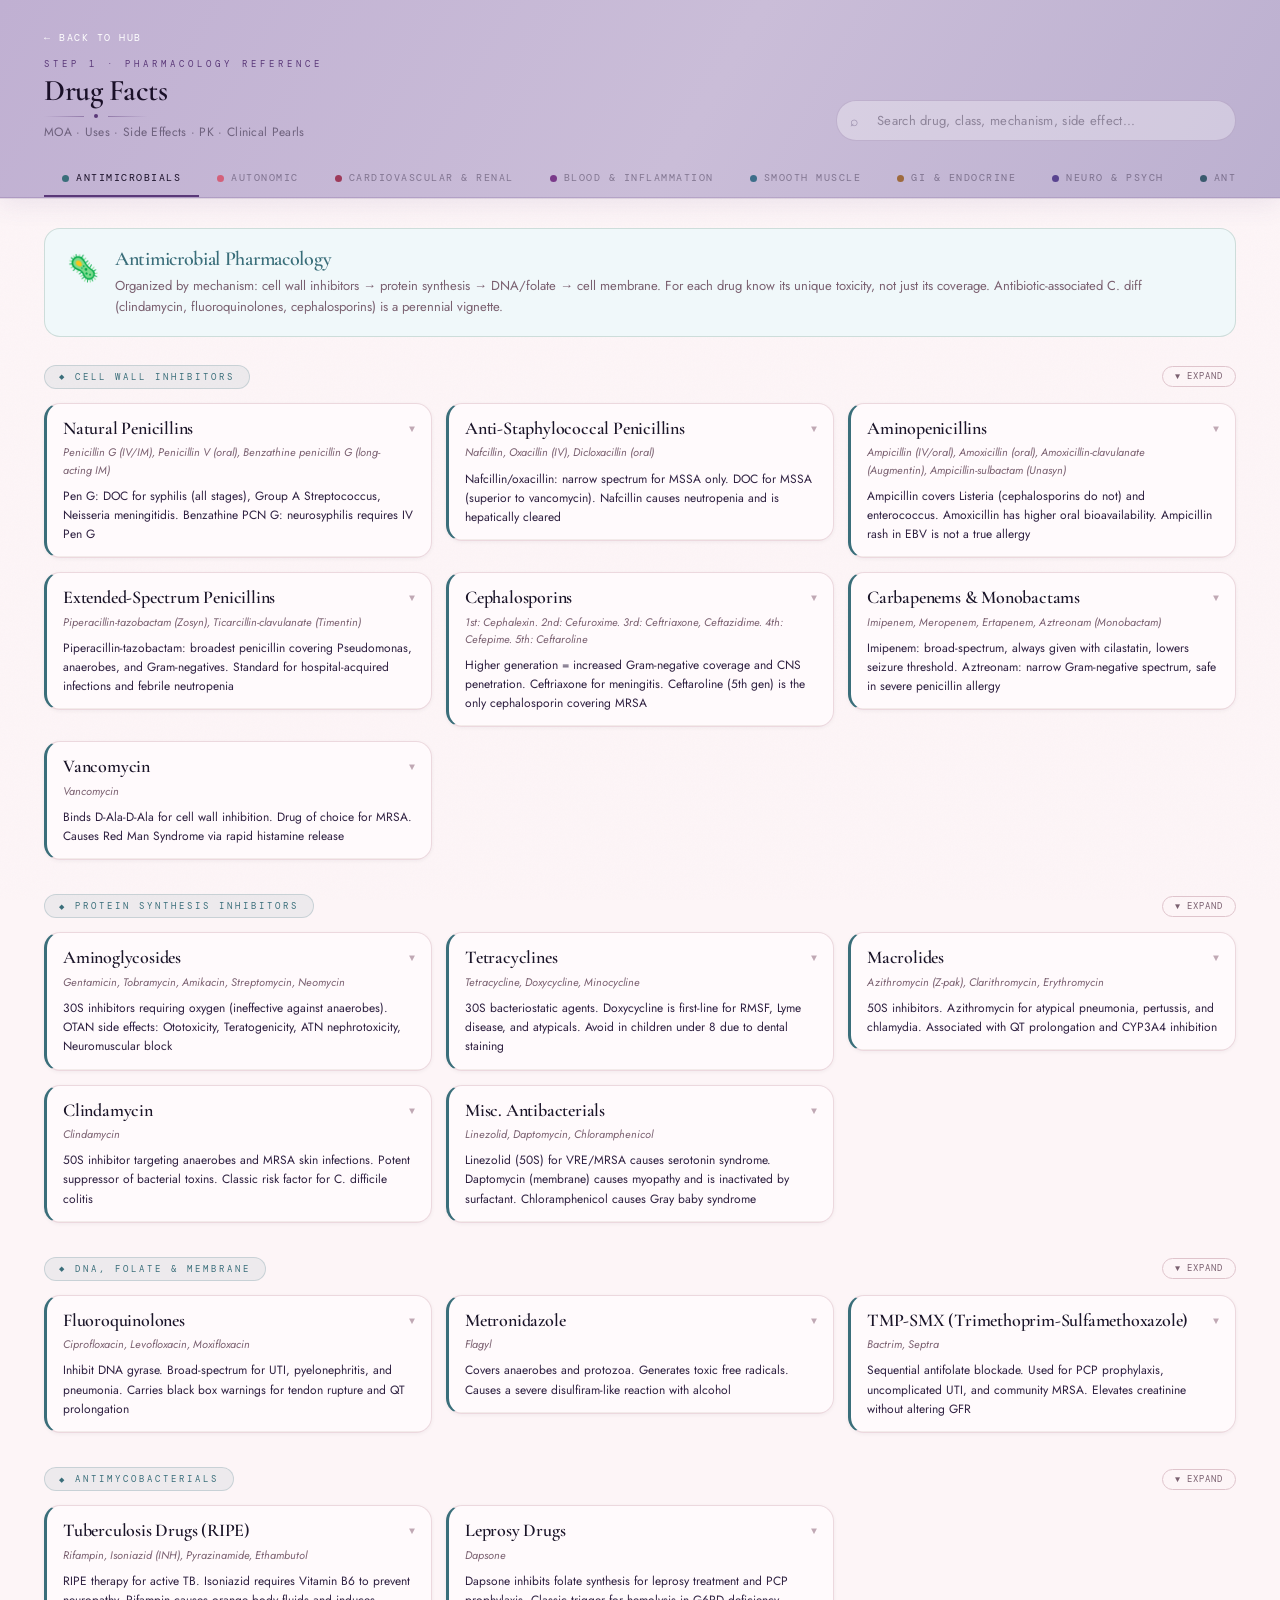
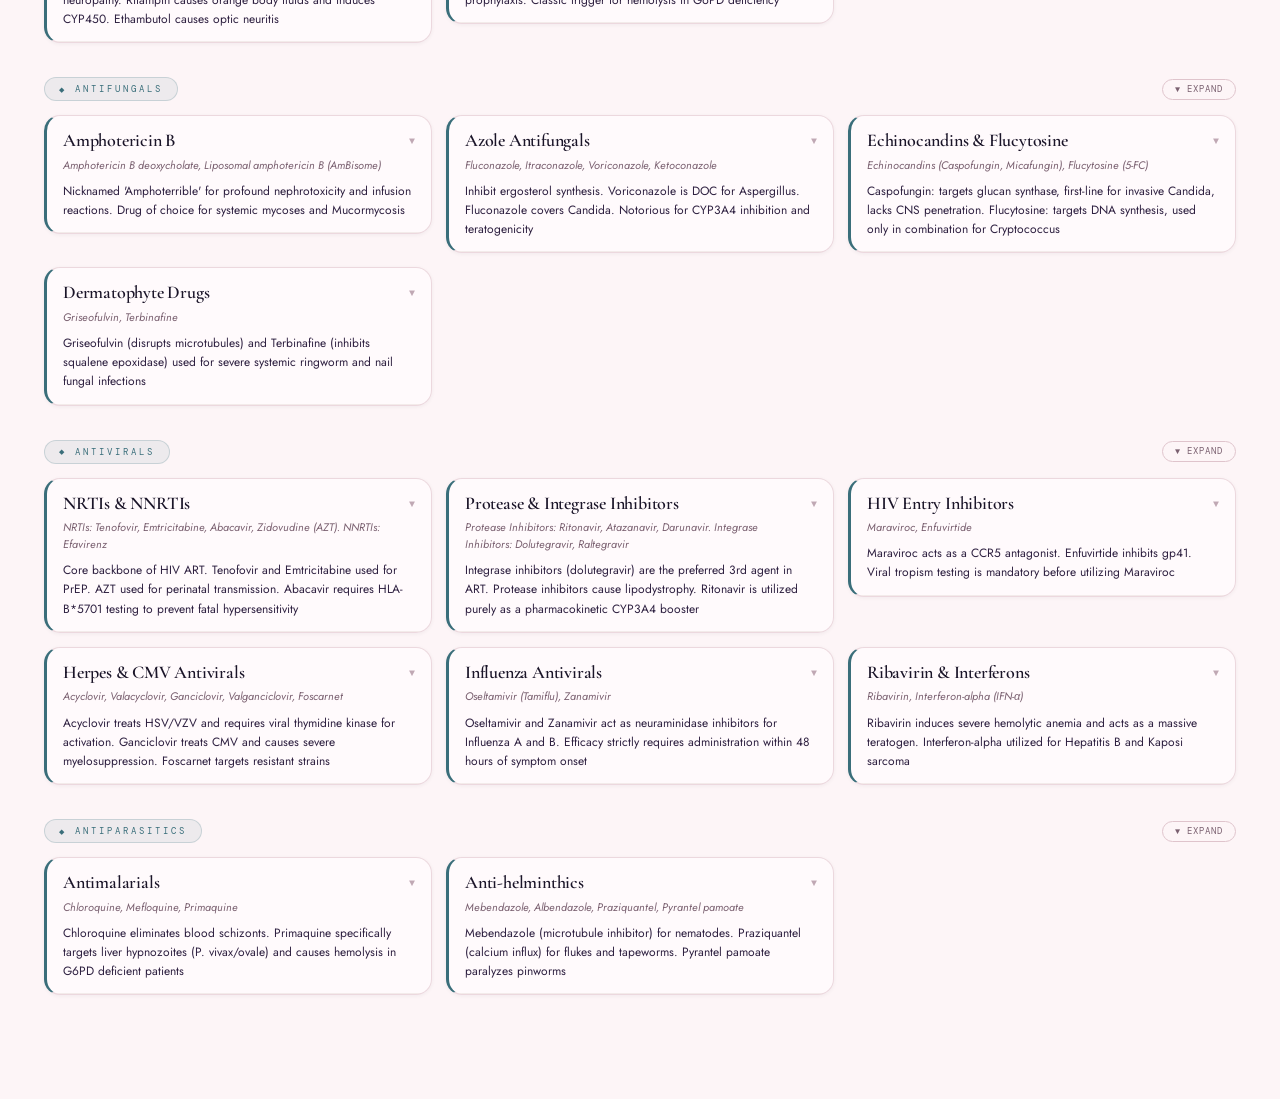
==== commit 8bf747ec: "Update claudedrug_facts.html" ====
--- a/claudedrug_facts.html
+++ b/claudedrug_facts.html
@@ -1211,6 +1211,8 @@
       },
     ]
   },
+  {
+    group: "Psychiatric Agents",
     color: "neuro",
     drugs: [
       {
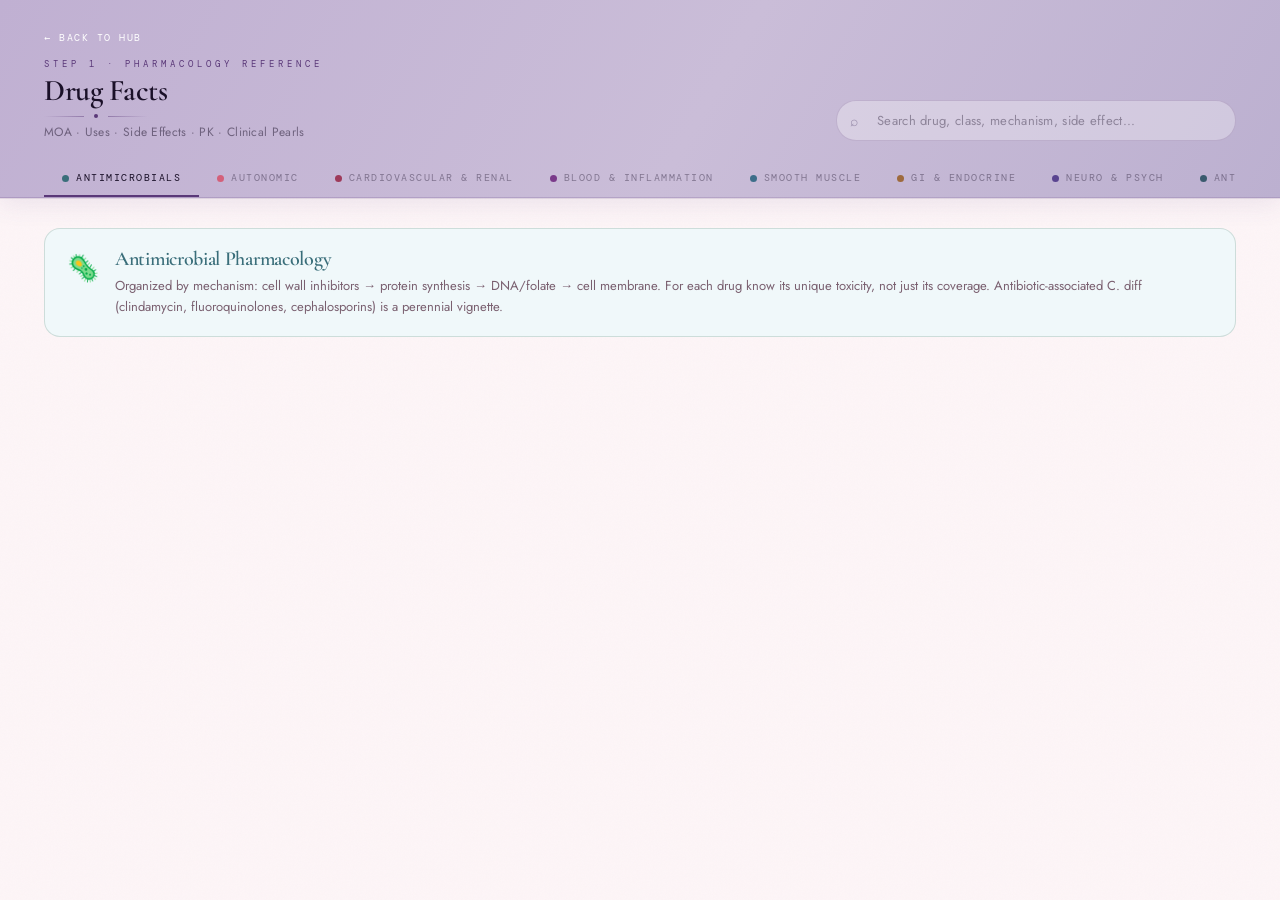
==== commit a5f7b054: "Update claudedrug_facts.html" ====
--- a/claudedrug_facts.html
+++ b/claudedrug_facts.html
@@ -544,7 +544,7 @@
       <div class="sys-intro-icon">⚗</div>
       <div>
         <div class="sys-intro-title c-onco">Antineoplastics</div>
-        <div class="sys-intro-text">Step 1 tests toxicities more than mechanisms. Key rule: <strong style="color:var(--onco)">every chemo drug has one unique, memorable toxicity</strong> — bleomycin → pulmonary fibrosis, cisplatin → nephrotoxicity/ototoxicity, vincristine → peripheral neuropathy (NOT bone marrow suppression). Learn these cold.</div>
+        <div class="sys-intro-text">Step 1 tests toxicities more than mechanisms. Key rule: <strong style="color:var(--onco)">every chemo drug has one unique, memorable toxicity** — bleomycin → pulmonary fibrosis, cisplatin → nephrotoxicity/ototoxicity, vincristine → peripheral neuropathy (NOT bone marrow suppression). Learn these cold.</div>
       </div>
     </div>
     <div id="onco-content"></div>
@@ -568,12 +568,12 @@
         tier: 1,
         aka: "Bethanechol, Carbachol, Pilocarpine, Methacholine",
         tags: ["Glaucoma", "Ileus", "Xerostomia"],
-        moa: "Directly bind and activate <strong>muscarinic (M) receptors</strong> → ↑ parasympathetic tone",
+        moa: "Directly bind and activate **muscarinic (M) receptors** → ↑ parasympathetic tone",
         use: "Bethanechol: postop ileus, urinary retention. Pilocarpine: glaucoma (↑ aqueous outflow), Sjögren syndrome (dry mouth). Methacholine: challenge test for asthma diagnosis",
-        se: "<strong>DUMBBELLS</strong>: Diarrhea, Urination, Miosis, Bradycardia, Bronchospasm, Emesis, Lacrimation, Salivation",
+        se: "**DUMBBELLS**: Diarrhea, Urination, Miosis, Bradycardia, Bronchospasm, Emesis, Lacrimation, Salivation",
         ci: "Asthma (bronchospasm risk), peptic ulcer, bowel obstruction",
         pk: "",
-        pearl: "Pilocarpine is the classic <strong>glaucoma drug that constricts the pupil</strong> — it opens the trabecular meshwork. Bethanechol does NOT cross the BBB (quaternary amine)."
+        pearl: "Pilocarpine is the classic **glaucoma drug that constricts the pupil** — it opens the trabecular meshwork. Bethanechol does NOT cross the BBB (quaternary amine)."
       },
       {
         name: "Acetylcholinesterase Inhibitors",
@@ -581,12 +581,12 @@
         tier: 1,
         aka: "Neostigmine, Physostigmine, Pyridostigmine, Edrophonium, Donepezil, Rivastigmine",
         tags: ["Myasthenia", "Alzheimer's", "Reversal"],
-        moa: "Inhibit <strong>AChE</strong> → ↑ ACh at both muscarinic and nicotinic synapses",
+        moa: "Inhibit **AChE** → ↑ ACh at both muscarinic and nicotinic synapses",
         use: "Neostigmine/pyridostigmine: myasthenia gravis. Edrophonium: diagnosis of MG (Tensilon test). Donepezil/rivastigmine: Alzheimer's dementia. Physostigmine: atropine/anticholinergic overdose (crosses BBB)",
         se: "Cholinergic excess (DUMBBELLS), bradycardia, lacrimation, urination, GI cramping",
         ci: "Bowel/bladder obstruction, severe bradycardia",
         pk: "Edrophonium: ultra-short acting (2 min). Neostigmine/pyridostigmine: don't cross BBB. Physostigmine: crosses BBB (tertiary amine)",
-        pearl: "<strong>Organophosphate poisoning</strong> = irreversible AChE inhibition. Treat with <strong>atropine</strong> (blocks muscarinic effects) + <strong>pralidoxime</strong> (regenerates AChE if given early, before 'aging')."
+        pearl: "**Organophosphate poisoning** = irreversible AChE inhibition. Treat with **atropine** (blocks muscarinic effects) + **pralidoxime** (regenerates AChE if given early, before 'aging')."
       },
       {
         name: "Muscarinic Antagonists (Anticholinergics)",
@@ -594,12 +594,12 @@
         tier: 1,
         aka: "Atropine, Scopolamine, Ipratropium, Tiotropium, Oxybutynin, Benztropine, Glycopyrrolate",
         tags: ["Asthma/COPD", "Motion Sickness", "Parkinson's"],
-        moa: "Competitively block <strong>muscarinic receptors</strong> → ↓ parasympathetic tone",
+        moa: "Competitively block **muscarinic receptors** → ↓ parasympathetic tone",
         use: "Atropine: bradycardia, organophosphate poisoning, pre-op to dry secretions. Scopolamine: motion sickness. Ipratropium/tiotropium: COPD. Oxybutynin: overactive bladder. Benztropine: drug-induced Parkinsonism",
-        se: "<strong>Can't see, spit, pee, or poop. Hot as a hare, dry as a bone, red as a beet, mad as a hatter</strong>: mydriasis, dry mouth, urinary retention, constipation, hyperthermia, anhidrosis, flushing, delirium",
+        se: "**Can't see, spit, pee, or poop. Hot as a hare, dry as a bone, red as a beet, mad as a hatter**: mydriasis, dry mouth, urinary retention, constipation, hyperthermia, anhidrosis, flushing, delirium",
         ci: "Narrow-angle glaucoma (↑ IOP), BPH, tachycardia",
         pk: "Ipratropium/tiotropium: inhaled — minimal systemic effects (quaternary)",
-        pearl: "<strong>Classic toxicity trap:</strong> elderly patient with confusion, dilated pupils, urinary retention, dry flushed skin = anticholinergic toxicity. <strong>Reverse with physostigmine</strong> (crosses BBB, unlike neostigmine)."
+        pearl: "**Classic toxicity trap:** elderly patient with confusion, dilated pupils, urinary retention, dry flushed skin = anticholinergic toxicity. **Reverse with physostigmine** (crosses BBB, unlike neostigmine)."
       },
     ]
   },
@@ -613,12 +613,12 @@
         tier: 1,
         aka: "Epinephrine (Adrenaline) · Norepinephrine (Levophed)",
         tags: ["Anaphylaxis", "Septic Shock", "Cardiac Arrest"],
-        moa: "<strong>Epinephrine:</strong> α1/α2 + β1/β2 agonist — full adrenergic activation. <strong>Norepinephrine:</strong> α1/α2 + β1 agonist — primarily vasoconstrictive (minimal β2)",
+        moa: "**Epinephrine:** α1/α2 + β1/β2 agonist — full adrenergic activation. **Norepinephrine:** α1/α2 + β1 agonist — primarily vasoconstrictive (minimal β2)",
         use: "Epinephrine: anaphylaxis (IM first-line), cardiac arrest (IV/IO), croup (nebulized racemic), co-administered with local anesthetics (↑ duration). NE: first-line vasopressor in septic shock",
         se: "Hypertension, tachycardia, arrhythmias, tissue necrosis (extravasation — use central line for NE). Epinephrine: hyperglycemia (β2 → glycogenolysis)",
         ci: "Avoid in cocaine/amphetamine toxicity (synergistic HTN). NE: hypovolemia before adequate resuscitation",
         pk: "Epinephrine IM lateral thigh: fastest absorption for anaphylaxis. NE: IV only, short t½, central venous access preferred",
-        pearl: "<strong>Epinephrine in anaphylaxis:</strong> α1 → vasoconstriction (↑BP, ↓laryngeal edema); β1 → ↑HR/contractility; β2 → bronchodilation + ↓ mediator release. IM lateral thigh > IM deltoid > subcutaneous. Never delay — give immediately."
+        pearl: "**Epinephrine in anaphylaxis:** α1 → vasoconstriction (↑BP, ↓laryngeal edema); β1 → ↑HR/contractility; β2 → bronchodilation + ↓ mediator release. IM lateral thigh > IM deltoid > subcutaneous. Never delay — give immediately."
       },
       {
         name: "Dopamine & Dobutamine",
@@ -626,12 +626,12 @@
         tier: 1,
         aka: "Dopamine (Intropin) · Dobutamine (Dobutrex)",
         tags: ["Cardiogenic Shock", "Heart Failure", "Vasopressors"],
-        moa: "<strong>Dopamine:</strong> dose-dependent — low (1–3 µg/kg/min): D1 → renal vasodilation; mid (3–10): β1 → ↑ contractility; high (>10): α1 → vasoconstriction. <strong>Dobutamine:</strong> β1 > β2 → ↑ contractility + mild vasodilation",
+        moa: "**Dopamine:** dose-dependent — low (1–3 µg/kg/min): D1 → renal vasodilation; mid (3–10): β1 → ↑ contractility; high (>10): α1 → vasoconstriction. **Dobutamine:** β1 > β2 → ↑ contractility + mild vasodilation",
         use: "Dopamine: bradycardia with hypotension, cardiogenic shock. Dobutamine: cardiogenic shock/acute decompensated HF (↑ CO without ↑ afterload), stress echocardiography",
         se: "Dopamine: tachyarrhythmias, ischemia at high doses. Dobutamine: tachycardia, hypotension (β2 vasodilation), can precipitate ischemia in CAD",
         ci: "Dobutamine: HOCM (↑ outflow obstruction), uncorrected hypovolemia",
         pk: "Both IV infusion only. Dobutamine preferred over dopamine in cardiogenic shock (less arrhythmogenic, more predictable β1 effect)",
-        pearl: "<strong>Dobutamine stress echo:</strong> Used in patients who can't exercise — ↑ HR + contractility unmasks ischemia (regional wall motion abnormalities). Does NOT reliably increase BP — if BP support also needed, add NE."
+        pearl: "**Dobutamine stress echo:** Used in patients who can't exercise — ↑ HR + contractility unmasks ischemia (regional wall motion abnormalities). Does NOT reliably increase BP — if BP support also needed, add NE."
       },
       {
         name: "Phenylephrine & Isoproterenol",
@@ -639,12 +639,12 @@
         tier: 1,
         aka: "Phenylephrine (pure α1) · Isoproterenol (pure β1/β2) · Albuterol (β2-selective)",
         tags: ["Vasopressor", "Bradycardia", "Asthma"],
-        moa: "<strong>Phenylephrine:</strong> pure α1 → vasoconstriction only (no β → no tachycardia). <strong>Isoproterenol:</strong> pure β1/β2 → ↑ HR + bronchodilation. <strong>Albuterol:</strong> β2-selective → bronchial smooth muscle relaxation",
+        moa: "**Phenylephrine:** pure α1 → vasoconstriction only (no β → no tachycardia). **Isoproterenol:** pure β1/β2 → ↑ HR + bronchodilation. **Albuterol:** β2-selective → bronchial smooth muscle relaxation",
         use: "Phenylephrine: hypotension without tachycardia (e.g., spinal anesthesia), nasal decongestant. Isoproterenol: severe bradycardia/AV block (bridge to pacing), torsades de pointes. Albuterol: acute asthma rescue, hyperkalemia (shifts K+ into cells)",
         se: "Phenylephrine: reflex bradycardia (baroreceptor response to ↑ BP). Isoproterenol: severe tachycardia, arrhythmias. Albuterol: tremor, tachycardia, hypokalemia",
         ci: "Isoproterenol: ischemic heart disease (↑ O2 demand). Phenylephrine: severe hypertension",
         pk: "Albuterol inhaled — onset 5 min. Phenylephrine: also available topical/nasal spray",
-        pearl: "<strong>Phenylephrine causes reflex bradycardia</strong> — pure α1 raises BP → baroreceptors sense ↑ MAP → vagal response → HR drops. This makes it useful when you want BP support without worsening tachycardia, e.g., SVT with hypotension."
+        pearl: "**Phenylephrine causes reflex bradycardia** — pure α1 raises BP → baroreceptors sense ↑ MAP → vagal response → HR drops. This makes it useful when you want BP support without worsening tachycardia, e.g., SVT with hypotension."
       },
       {
         name: "Beta Blockers (β-blockers)",
@@ -652,12 +652,12 @@
         tier: 1,
         aka: "Metoprolol, Atenolol (β1-selective) · Propranolol, Carvedilol, Labetalol (non-selective)",
         tags: ["HTN", "HF", "Post-MI", "Arrhythmia"],
-        moa: "Competitively block <strong>β-adrenergic receptors</strong> → ↓ HR, ↓ contractility, ↓ renin, ↓ AV conduction",
+        moa: "Competitively block **β-adrenergic receptors** → ↓ HR, ↓ contractility, ↓ renin, ↓ AV conduction",
         use: "HTN, angina, HF (carvedilol/metoprolol/bisoprolol — evidence-based), post-MI, rate control (SVT/AF), hyperthyroidism, essential tremor, migraine prophylaxis, performance anxiety. Propranolol: pheochromocytoma (only after α-blockade)",
-        se: "Bradycardia, AV block, fatigue, <strong>masks hypoglycemia</strong>, bronchospasm (non-selective), cold extremities, sexual dysfunction, ↑ triglycerides",
-        ci: "Asthma/COPD (non-selective), decompensated HF, bradycardia, AV block. <strong>Never use alone in pheo</strong> (unopposed α → hypertensive crisis)",
+        se: "Bradycardia, AV block, fatigue, **masks hypoglycemia**, bronchospasm (non-selective), cold extremities, sexual dysfunction, ↑ triglycerides",
+        ci: "Asthma/COPD (non-selective), decompensated HF, bradycardia, AV block. **Never use alone in pheo** (unopposed α → hypertensive crisis)",
         pk: "β1-selective (Atenolol, Metoprolol, Esmolol): safer in asthmatics. Carvedilol/labetalol: α+β blockade. Esmolol: ultra-short IV",
-        pearl: "<strong>Pheochromocytoma trap:</strong> never give β-blocker without α-blocker first — blocking β2 (vasodilation) with intact α1 causes severe paradoxical hypertension. Always give <strong>phenoxybenzamine first</strong>."
+        pearl: "**Pheochromocytoma trap:** never give β-blocker without α-blocker first — blocking β2 (vasodilation) with intact α1 causes severe paradoxical hypertension. Always give **phenoxybenzamine first**."
       },
       {
         name: "Alpha Blockers (α-blockers)",
@@ -665,12 +665,12 @@
         tier: 2,
         aka: "Prazosin, Doxazosin, Terazosin (α1) · Phenoxybenzamine (irreversible α1/α2) · Phentolamine (competitive α1/α2)",
         tags: ["HTN", "BPH", "Pheochromocytoma"],
-        moa: "<strong>α1 blockade</strong> → vasodilation (↓ SVR). Prazosin/doxazosin: competitive. Phenoxybenzamine: irreversible (surgical prep for pheo)",
+        moa: "**α1 blockade** → vasodilation (↓ SVR). Prazosin/doxazosin: competitive. Phenoxybenzamine: irreversible (surgical prep for pheo)",
         use: "Prazosin: HTN, PTSD nightmares. Doxazosin/terazosin: BPH. Phenoxybenzamine: pheochromocytoma preoperative (given 1–2 weeks before surgery)",
-        se: "<strong>First-dose orthostatic hypotension</strong> (tell patient to take first dose at bedtime), reflex tachycardia, nasal congestion, inhibition of ejaculation",
+        se: "**First-dose orthostatic hypotension** (tell patient to take first dose at bedtime), reflex tachycardia, nasal congestion, inhibition of ejaculation",
         ci: "",
         pk: "",
-        pearl: "<strong>BPH pharmacology:</strong> α1-blockers (prazosin) relax smooth muscle for immediate symptom relief. 5α-reductase inhibitors (finasteride) shrink the gland but take months. For acute relief → α-blocker first."
+        pearl: "**BPH pharmacology:** α1-blockers (prazosin) relax smooth muscle for immediate symptom relief. 5α-reductase inhibitors (finasteride) shrink the gland but take months. For acute relief → α-blocker first."
       },
     ]
   },
@@ -687,12 +687,12 @@
         tier: 1,
         aka: "Lisinopril, Enalapril, Captopril, Ramipril (-pril suffix)",
         tags: ["HTN", "HF", "DM Nephropathy", "Post-MI"],
-        moa: "Inhibit <strong>ACE</strong> → ↓ angiotensin II → vasodilation + ↓ aldosterone → ↓ Na/water retention. Also ↑ bradykinin (→ cough/angioedema)",
-        use: "HTN, HF (↓ afterload/preload), post-MI (↓ remodeling), <strong>diabetic nephropathy</strong> (↓ efferent arteriole tone → ↓ glomerular pressure → ↓ proteinuria), CKD with proteinuria",
-        se: "<strong>CAPTOPRIL</strong>: Cough (most common, bradykinin-mediated), Angioedema (rare but life-threatening), Proteinuria, Taste changes, hYperkalemia, hypOtension (first-dose), Pregnancy contraindicated, Renal failure (bilateral RAS), Increased creatinine",
-        ci: "<strong>Pregnancy (teratogenic — renal agenesis)</strong>, bilateral renal artery stenosis, hyperkalemia, angioedema history",
+        moa: "Inhibit **ACE** → ↓ angiotensin II → vasodilation + ↓ aldosterone → ↓ Na/water retention. Also ↑ bradykinin (→ cough/angioedema)",
+        use: "HTN, HF (↓ afterload/preload), post-MI (↓ remodeling), **diabetic nephropathy** (↓ efferent arteriole tone → ↓ glomerular pressure → ↓ proteinuria), CKD with proteinuria",
+        se: "**CAPTOPRIL**: Cough (most common, bradykinin-mediated), Angioedema (rare but life-threatening), Proteinuria, Taste changes, hYperkalemia, hypOtension (first-dose), Pregnancy contraindicated, Renal failure (bilateral RAS), Increased creatinine",
+        ci: "**Pregnancy (teratogenic — renal agenesis)**, bilateral renal artery stenosis, hyperkalemia, angioedema history",
         pk: "Captopril: shortest acting. Enalapril: prodrug (enalaprilat is active)",
-        pearl: "<strong>Dry cough</strong> (bradykinin accumulation) occurs in 10–15% — switch to ARB if intolerable. <strong>Key distinction:</strong> ARBs do NOT cause cough or angioedema because they don't raise bradykinin."
+        pearl: "**Dry cough** (bradykinin accumulation) occurs in 10–15% — switch to ARB if intolerable. **Key distinction:** ARBs do NOT cause cough or angioedema because they don't raise bradykinin."
       },
       {
         name: "ARBs (Angiotensin Receptor Blockers)",
@@ -700,12 +700,12 @@
         tier: 1,
         aka: "Losartan, Valsartan, Irbesartan (-sartan suffix)",
         tags: ["HTN", "HF", "DM Nephropathy"],
-        moa: "Block <strong>AT1 receptors</strong> directly → same end effects as ACEi but WITHOUT ↑ bradykinin",
+        moa: "Block **AT1 receptors** directly → same end effects as ACEi but WITHOUT ↑ bradykinin",
         use: "Same as ACEi. First-line when ACEi causes cough or angioedema. Losartan also lowers uric acid (useful in gout + HTN)",
-        se: "Hyperkalemia, hypotension, renal failure. <strong>No cough.</strong> Rare angioedema (still possible via bradykinin-independent pathway)",
+        se: "Hyperkalemia, hypotension, renal failure. **No cough.** Rare angioedema (still possible via bradykinin-independent pathway)",
         ci: "Pregnancy, bilateral renal artery stenosis, hyperkalemia",
         pk: "",
-        pearl: "<strong>ACEi vs ARB on Step 1:</strong> both are first-line for DM nephropathy and HF. ACEi → cough (bradykinin ↑). ARB → no cough. Both are <strong>absolutely contraindicated in pregnancy</strong> (fetal renal toxicity)."
+        pearl: "**ACEi vs ARB on Step 1:** both are first-line for DM nephropathy and HF. ACEi → cough (bradykinin ↑). ARB → no cough. Both are **absolutely contraindicated in pregnancy** (fetal renal toxicity)."
       },
     ]
   },
@@ -719,12 +719,12 @@
         tier: 1,
         aka: "Furosemide, Bumetanide, Torsemide, Ethacrynic acid",
         tags: ["HF", "Edema", "Hypercalcemia"],
-        moa: "Inhibit <strong>Na-K-2Cl cotransporter (NKCC2)</strong> in thick ascending loop of Henle → ↓ Na/K/Cl reabsorption → massive diuresis",
+        moa: "Inhibit **Na-K-2Cl cotransporter (NKCC2)** in thick ascending loop of Henle → ↓ Na/K/Cl reabsorption → massive diuresis",
         use: "Acute pulmonary edema, HF, cirrhotic ascites, nephrotic syndrome, hypercalcemia, hypertensive emergency",
-        se: "<strong>Oh DANG:</strong> Ototoxicity (dose-dependent, especially with aminoglycosides), Dehydration, hyperuricemia/gout, hyperglycemia, <strong>hypokalemia</strong>, metabolic alkalosis, hypomagnesemia, hyponatremia. Sulfa allergy risk (except ethacrynic acid)",
+        se: "**Oh DANG:** Ototoxicity (dose-dependent, especially with aminoglycosides), Dehydration, hyperuricemia/gout, hyperglycemia, **hypokalemia**, metabolic alkalosis, hypomagnesemia, hyponatremia. Sulfa allergy risk (except ethacrynic acid)",
         ci: "Anuria, sulfa allergy (use ethacrynic acid instead), hypovolemia",
         pk: "Ethacrynic acid: non-sulfa — safe in sulfa allergy. Furosemide: best IV for acute situations",
-        pearl: "<strong>Loop diuretics = Lose calcium.</strong> Thiazides = retain calcium. This is why loops treat hypercalcemia and thiazides treat hypocalciuria (kidney stones from Ca2+ wasting). Memorize this distinction — it's tested constantly."
+        pearl: "**Loop diuretics = Lose calcium.** Thiazides = retain calcium. This is why loops treat hypercalcemia and thiazides treat hypocalciuria (kidney stones from Ca2+ wasting). Memorize this distinction — it's tested constantly."
       },
       {
         name: "Thiazide Diuretics",
@@ -732,12 +732,12 @@
         tier: 1,
         aka: "Hydrochlorothiazide (HCTZ), Chlorthalidone, Metolazone",
         tags: ["HTN", "Nephrolithiasis", "DI"],
-        moa: "Inhibit <strong>NaCl cotransporter (NCC)</strong> in early DCT → ↓ Na/Cl reabsorption",
+        moa: "Inhibit **NaCl cotransporter (NCC)** in early DCT → ↓ Na/Cl reabsorption",
         use: "HTN (first-line), HF, nephrogenic diabetes insipidus (paradoxically ↓ urine), calcium nephrolithiasis (↓ urinary Ca2+ → prevents stones)",
-        se: "<strong>HyperGLUCaemia:</strong> Hyperglycemia, hyperLipidemia, hyperUricemia (gout), hyperCalcemia, <strong>hypokalemia</strong>, hyponatremia, metabolic alkalosis",
+        se: "**HyperGLUCaemia:** Hyperglycemia, hyperLipidemia, hyperUricemia (gout), hyperCalcemia, **hypokalemia**, hyponatremia, metabolic alkalosis",
         ci: "Gout, sulfa allergy, hypokalemia",
         pk: "Metolazone: works even in low GFR — useful in refractory HF when combined with furosemide",
-        pearl: "<strong>Thiazides are the only diuretic that INCREASES calcium.</strong> Use for: hypercalciuria/kidney stones. Conversely, loops are used for hypercalcemia. Also: thiazides paradoxically treat nephrogenic DI by reducing ECF volume → ↑ proximal tubule reabsorption."
+        pearl: "**Thiazides are the only diuretic that INCREASES calcium.** Use for: hypercalciuria/kidney stones. Conversely, loops are used for hypercalcemia. Also: thiazides paradoxically treat nephrogenic DI by reducing ECF volume → ↑ proximal tubule reabsorption."
       },
       {
         name: "K+-Sparing Diuretics",
@@ -745,12 +745,12 @@
         tier: 2,
         aka: "Spironolactone, Eplerenone (aldosterone antagonists) · Triamterene, Amiloride (ENaC blockers)",
         tags: ["HF", "Hyperaldosteronism", "Liver Cirrhosis"],
-        moa: "Spironolactone: <strong>aldosterone receptor antagonist</strong> in collecting duct → blocks Na reabsorption and K+ secretion. Triamterene/amiloride: directly block ENaC",
+        moa: "Spironolactone: **aldosterone receptor antagonist** in collecting duct → blocks Na reabsorption and K+ secretion. Triamterene/amiloride: directly block ENaC",
         use: "Spironolactone: HF (↓ mortality), hyperaldosteronism (Conn syndrome), cirrhotic ascites, hirsutism/PCOS. Amiloride: Liddle syndrome (gain-of-function ENaC)",
-        se: "<strong>Hyperkalemia</strong> (dangerous — avoid with ACEi/ARBs). Spironolactone: <strong>gynecomastia</strong>, menstrual irregularities (anti-androgen effect). Eplerenone: fewer anti-androgen SEs",
+        se: "**Hyperkalemia** (dangerous — avoid with ACEi/ARBs). Spironolactone: **gynecomastia**, menstrual irregularities (anti-androgen effect). Eplerenone: fewer anti-androgen SEs",
         ci: "Renal failure, hyperkalemia, concurrent ACEi + K+-sparing = dangerous hyperkalemia",
         pk: "Spironolactone: anti-androgenic (competes at androgen receptor). Eplerenone: more selective, less anti-androgen",
-        pearl: "<strong>Spironolactone in HF:</strong> RALES trial showed it reduces mortality in severe HF. Remember it causes gynecomastia — if that's intolerable, switch to eplerenone. Also the treatment of choice for <strong>primary hyperaldosteronism (Conn syndrome)</strong>."
+        pearl: "**Spironolactone in HF:** RALES trial showed it reduces mortality in severe HF. Remember it causes gynecomastia — if that's intolerable, switch to eplerenone. Also the treatment of choice for **primary hyperaldosteronism (Conn syndrome)**."
       },
       {
         name: "Carbonic Anhydrase Inhibitors",
@@ -758,12 +758,12 @@
         tier: 2,
         aka: "Acetazolamide",
         tags: ["Glaucoma", "Altitude Sickness", "Metabolic Alkalosis"],
-        moa: "Inhibit <strong>carbonic anhydrase</strong> in PCT → ↓ H+ secretion → ↓ HCO3- reabsorption → metabolic acidosis + alkaline urine",
+        moa: "Inhibit **carbonic anhydrase** in PCT → ↓ H+ secretion → ↓ HCO3- reabsorption → metabolic acidosis + alkaline urine",
         use: "Glaucoma (↓ aqueous humor), altitude sickness prevention, metabolic alkalosis, pseudotumor cerebri, some epilepsies",
-        se: "<strong>Hyperchloremic metabolic acidosis</strong>, hypokalemia, sulfa allergy, paresthesias (tingling extremities), renal stones (alkaline urine → Ca phosphate stones)",
+        se: "**Hyperchloremic metabolic acidosis**, hypokalemia, sulfa allergy, paresthesias (tingling extremities), renal stones (alkaline urine → Ca phosphate stones)",
         ci: "Sulfa allergy, hepatic cirrhosis (↓ NH3 excretion → encephalopathy)",
         pk: "",
-        pearl: "<strong>Classic board question:</strong> Climber going to high altitude → prescribe acetazolamide prophylactically. MOA: metabolic acidosis compensatorily increases breathing (↑ ventilation), which helps acclimatize. Also remember: it causes <strong>paresthesias</strong> — a giveaway SE."
+        pearl: "**Classic board question:** Climber going to high altitude → prescribe acetazolamide prophylactically. MOA: metabolic acidosis compensatorily increases breathing (↑ ventilation), which helps acclimatize. Also remember: it causes **paresthesias** — a giveaway SE."
       },
     ]
   },
@@ -777,12 +777,12 @@
         tier: 1,
         aka: "Dihydropyridines: Amlodipine, Nifedipine, Nicardipine · Non-DHP: Verapamil, Diltiazem",
         tags: ["HTN", "Angina", "Arrhythmia"],
-        moa: "Block <strong>L-type voltage-gated Ca2+ channels</strong>. Dihydropyridines: vascular smooth muscle → vasodilation. Non-DHP: also cardiac (↓ HR, ↓ AV conduction)",
+        moa: "Block **L-type voltage-gated Ca2+ channels**. Dihydropyridines: vascular smooth muscle → vasodilation. Non-DHP: also cardiac (↓ HR, ↓ AV conduction)",
         use: "DHP: HTN, angina (vasospastic/Prinzmetal), Raynaud's. Non-DHP: rate control in AF/AFl, SVT, angina. Nimodipine: subarachnoid hemorrhage (prevents vasospasm)",
-        se: "DHP: peripheral edema, reflex tachycardia, flushing, headache, gingival hyperplasia. Non-DHP: <strong>bradycardia, AV block, constipation</strong>, negative inotropy",
+        se: "DHP: peripheral edema, reflex tachycardia, flushing, headache, gingival hyperplasia. Non-DHP: **bradycardia, AV block, constipation**, negative inotropy",
         ci: "Non-DHP: AV block, cardiogenic shock, pre-excitation syndromes (WPW). Don't combine non-DHP with β-blocker (↑ bradycardia/AV block risk)",
         pk: "Verapamil and diltiazem act on heart AND vessels. Amlodipine: long-acting, good for chronic HTN",
-        pearl: "<strong>The key distinction:</strong> Nifedipine (DHP) → mainly vessels → reflex tachycardia. Verapamil (non-DHP) → mainly heart → bradycardia, constipation. Verapamil + β-blocker = <strong>complete heart block risk</strong>."
+        pearl: "**The key distinction:** Nifedipine (DHP) → mainly vessels → reflex tachycardia. Verapamil (non-DHP) → mainly heart → bradycardia, constipation. Verapamil + β-blocker = **complete heart block risk**."
       },
       {
         name: "Hydralazine & Direct Vasodilators",
@@ -790,12 +790,12 @@
         tier: 2,
         aka: "Hydralazine · Minoxidil · Nitroprusside (sodium nitroprusside)",
         tags: ["HTN Emergency", "HF", "Pregnancy HTN"],
-        moa: "Hydralazine: directly relaxes <strong>arteriolar smooth muscle</strong> (↑ cGMP). Minoxidil: opens K-ATP channels → hyperpolarization → ↓ Ca entry → vasodilation. Nitroprusside: releases NO → ↑ cGMP → arterial AND venous dilation",
+        moa: "Hydralazine: directly relaxes **arteriolar smooth muscle** (↑ cGMP). Minoxidil: opens K-ATP channels → hyperpolarization → ↓ Ca entry → vasodilation. Nitroprusside: releases NO → ↑ cGMP → arterial AND venous dilation",
         use: "Hydralazine: HTN in pregnancy (safe; DOC for eclampsia), HF in African Americans (+ nitrate, BiDil). Minoxidil: severe refractory HTN, topical for alopecia. Nitroprusside: hypertensive emergency (IV), acute HF",
-        se: "Hydralazine: <strong>drug-induced lupus</strong> (anti-histone Ab), reflex tachycardia, fluid retention, headache. Minoxidil: <strong>hypertrichosis</strong> (body hair growth), fluid retention, pericardial effusion. Nitroprusside: <strong>cyanide toxicity</strong> (especially with renal failure/prolonged use) — metabolized to cyanide; treat with sodium thiosulfate + hydroxocobalamin",
+        se: "Hydralazine: **drug-induced lupus** (anti-histone Ab), reflex tachycardia, fluid retention, headache. Minoxidil: **hypertrichosis** (body hair growth), fluid retention, pericardial effusion. Nitroprusside: **cyanide toxicity** (especially with renal failure/prolonged use) — metabolized to cyanide; treat with sodium thiosulfate + hydroxocobalamin",
         ci: "Hydralazine: severe tachycardia, CAD (reflex tachycardia ↑ O2 demand). Nitroprusside: renal failure (cyanide accumulation)",
         pk: "Nitroprusside: must be light-protected (photodegrades). Immediate onset/offset — ideal for hypertensive emergency with minute-to-minute titration",
-        pearl: "<strong>Drug-induced lupus (DIL) drugs — 'HIPMC':</strong> Hydralazine, INH, Procainamide, Minocycline, Chlorpromazine. DIL features: ANA positive, <strong>anti-histone antibodies</strong> (not anti-dsDNA), no renal/CNS involvement, resolves on stopping drug."
+        pearl: "**Drug-induced lupus (DIL) drugs — 'HIPMC':** Hydralazine, INH, Procainamide, Minocycline, Chlorpromazine. DIL features: ANA positive, **anti-histone antibodies** (not anti-dsDNA), no renal/CNS involvement, resolves on stopping drug."
       },
     ]
   },
@@ -809,12 +809,12 @@
         tier: 1,
         aka: "Adenocard",
         tags: ["SVT", "Diagnosis", "ACLS"],
-        moa: "Activates <strong>A1 adenosine receptors</strong> on AV nodal cells → ↑ K+ conductance (hyperpolarize) + ↓ cAMP → profound, transient AV node block → terminates reentrant SVT",
-        use: "First-line for <strong>acute SVT termination</strong> (AVNRT, AVRT). Also used diagnostically to unmask atrial flutter or identify accessory pathways. Adenosine is NOT effective for A-fib or V-tach",
-        se: "<strong>Transient chest pain/flushing</strong>, dyspnea, sense of impending doom (very brief — 10 sec). Bronchospasm (avoid in asthma). Bradycardia/AV block (desired, transient)",
+        moa: "Activates **A1 adenosine receptors** on AV nodal cells → ↑ K+ conductance (hyperpolarize) + ↓ cAMP → profound, transient AV node block → terminates reentrant SVT",
+        use: "First-line for **acute SVT termination** (AVNRT, AVRT). Also used diagnostically to unmask atrial flutter or identify accessory pathways. Adenosine is NOT effective for A-fib or V-tach",
+        se: "**Transient chest pain/flushing**, dyspnea, sense of impending doom (very brief — 10 sec). Bronchospasm (avoid in asthma). Bradycardia/AV block (desired, transient)",
         ci: "Asthma/COPD (bronchospasm), 2nd/3rd degree AV block, Wolff-Parkinson-White with pre-excitation (may accelerate conduction in accessory pathway)",
-        pk: "<strong>Half-life ~10 seconds</strong> — extremely short (inactivated by red blood cells and vascular endothelium). Must be given as rapid IV push followed immediately by normal saline flush. Use central or antecubital vein",
-        pearl: "<strong>Adenosine pearls:</strong> (1) Methylxanthines (theophylline, caffeine) block adenosine receptors → ↓ efficacy → may need higher dose. (2) Dipyridamole inhibits adenosine uptake → ↑ adenosine effects → use lower dose. (3) If adenosine breaks SVT but it recurs, use verapamil for longer-lasting AV block."
+        pk: "**Half-life ~10 seconds** — extremely short (inactivated by red blood cells and vascular endothelium). Must be given as rapid IV push followed immediately by normal saline flush. Use central or antecubital vein",
+        pearl: "**Adenosine pearls:** (1) Methylxanthines (theophylline, caffeine) block adenosine receptors → ↓ efficacy → may need higher dose. (2) Dipyridamole inhibits adenosine uptake → ↑ adenosine effects → use lower dose. (3) If adenosine breaks SVT but it recurs, use verapamil for longer-lasting AV block."
       },
       {
         name: "Class IA Antiarrhythmics",
@@ -822,12 +822,12 @@
         tier: 2,
         aka: "Quinidine, Procainamide, Disopyramide",
         tags: ["AF", "VT", "WPW"],
-        moa: "Block <strong>Na+ channels (intermediate kinetics)</strong> + K+ channels → ↑ AP duration, ↑ ERP, ↑ QT interval",
+        moa: "Block **Na+ channels (intermediate kinetics)** + K+ channels → ↑ AP duration, ↑ ERP, ↑ QT interval",
         use: "AF, AFl, WPW (accessory pathway), ventricular tachycardia",
-        se: "<strong>Quinidine:</strong> cinchonism (tinnitus, headache, visual changes), thrombocytopenia, torsades de pointes (QT prolongation). <strong>Procainamide:</strong> drug-induced lupus (anti-histone antibodies). <strong>Disopyramide:</strong> strong anticholinergic effects",
+        se: "**Quinidine:** cinchonism (tinnitus, headache, visual changes), thrombocytopenia, torsades de pointes (QT prolongation). **Procainamide:** drug-induced lupus (anti-histone antibodies). **Disopyramide:** strong anticholinergic effects",
         ci: "QT prolongation, torsades history",
         pk: "",
-        pearl: "<strong>Procainamide → Drug-Induced Lupus (DIL).</strong> Think: PRocainamide = PRo-lupus. ANA positive, anti-histone antibodies. Lupus symptoms resolve with drug cessation. Other DIL drugs: Hydralazine, INH, Minocycline, Chlorpromazine — 'HIPMC'."
+        pearl: "**Procainamide → Drug-Induced Lupus (DIL).** Think: PRocainamide = PRo-lupus. ANA positive, anti-histone antibodies. Lupus symptoms resolve with drug cessation. Other DIL drugs: Hydralazine, INH, Minocycline, Chlorpromazine — 'HIPMC'."
       },
       {
         name: "Class IB Antiarrhythmics",
@@ -835,12 +835,12 @@
         tier: 2,
         aka: "Lidocaine, Mexiletine, Phenytoin",
         tags: ["Post-MI VT", "Ventricular Arrhythmia"],
-        moa: "Block <strong>Na+ channels (fast on/off)</strong> — preferentially bind depolarized/ischemic tissue. ↓ AP duration. Minimal effect on normal tissue",
+        moa: "Block **Na+ channels (fast on/off)** — preferentially bind depolarized/ischemic tissue. ↓ AP duration. Minimal effect on normal tissue",
         use: "Acute ventricular arrhythmias (especially post-MI). Mexiletine: oral lidocaine equivalent for chronic VT",
         se: "Lidocaine: CNS toxicity (tinnitus, seizures, sedation at toxic doses), cardiovascular depression",
         ci: "",
         pk: "Lidocaine: IV only (extensive first-pass). Mexiletine: oral",
-        pearl: "<strong>IB drugs love ischemic tissue.</strong> Lidocaine has fast off-rate — it dissociates rapidly from normal resting channels but stays bound to rapidly firing ischemic channels (use-dependent block). <strong>Overdose:</strong> '1-5-1' — cardiac depression, then CNS signs, then grand mal seizure."
+        pearl: "**IB drugs love ischemic tissue.** Lidocaine has fast off-rate — it dissociates rapidly from normal resting channels but stays bound to rapidly firing ischemic channels (use-dependent block). **Overdose:** '1-5-1' — cardiac depression, then CNS signs, then grand mal seizure."
       },
       {
         name: "Class IC Antiarrhythmics",
@@ -848,12 +848,12 @@
         tier: 2,
         aka: "Flecainide, Propafenone",
         tags: ["AF", "SVT"],
-        moa: "Block <strong>Na+ channels (slow kinetics)</strong> → markedly ↑ PR and QRS duration. Potent Na+ channel blockade",
+        moa: "Block **Na+ channels (slow kinetics)** → markedly ↑ PR and QRS duration. Potent Na+ channel blockade",
         use: "SVT, AF/AFl in structurally normal hearts",
-        se: "<strong>Proarrhythmic</strong> — can convert AF into AFL with 1:1 conduction. Post-MI arrhythmia risk (CAST trial: ↑ mortality in post-MI patients)",
-        ci: "<strong>Structural heart disease, post-MI</strong> — absolutely contraindicated (CAST trial proved this)",
+        se: "**Proarrhythmic** — can convert AF into AFL with 1:1 conduction. Post-MI arrhythmia risk (CAST trial: ↑ mortality in post-MI patients)",
+        ci: "**Structural heart disease, post-MI** — absolutely contraindicated (CAST trial proved this)",
         pk: "",
-        pearl: "<strong>CAST trial (1989):</strong> Flecainide and encainide suppressed PVCs post-MI but INCREASED mortality. Classic lesson: treating arrhythmias doesn't always improve outcomes. If exam mentions IC + structural heart disease = wrong choice."
+        pearl: "**CAST trial (1989):** Flecainide and encainide suppressed PVCs post-MI but INCREASED mortality. Classic lesson: treating arrhythmias doesn't always improve outcomes. If exam mentions IC + structural heart disease = wrong choice."
       },
       {
         name: "Class III Antiarrhythmics",
@@ -861,12 +861,12 @@
         tier: 1,
         aka: "Amiodarone, Sotalol, Ibutilide, Dofetilide",
         tags: ["AF", "VT", "VF"],
-        moa: "Block <strong>K+ channels</strong> → ↑ AP duration, ↑ ERP, ↑ QT interval. Amiodarone also blocks Na+, Ca2+, β-receptors (class I/II/III/IV properties)",
+        moa: "Block **K+ channels** → ↑ AP duration, ↑ ERP, ↑ QT interval. Amiodarone also blocks Na+, Ca2+, β-receptors (class I/II/III/IV properties)",
         use: "Amiodarone: AF, VT, VF, WPW — drug of choice in cardiac arrest. Sotalol: also has β-blocker activity",
-        se: "<strong>Amiodarone toxicity (PALE):</strong> Pulmonary fibrosis (#1 cause of death), liver toxicity, thyroid dysfunction (↑ or ↓ — contains iodine), corneal microdeposits, blue-gray skin discoloration, neuropathy, photosensitivity. Half-life: <strong>40–55 days</strong>",
+        se: "**Amiodarone toxicity (PALE):** Pulmonary fibrosis (#1 cause of death), liver toxicity, thyroid dysfunction (↑ or ↓ — contains iodine), corneal microdeposits, blue-gray skin discoloration, neuropathy, photosensitivity. Half-life: **40–55 days**",
         ci: "QT prolongation (torsades risk), thyroid disease (relative)",
         pk: "Amiodarone: extremely lipophilic, massive Vd, t½ ~40–55 days — levels persist months after stopping",
-        pearl: "<strong>Amiodarone has EVERYTHING:</strong> it's class I, II, III, AND IV. Contains 37% iodine by weight → thyroid effects. Pulmonary toxicity on CXR = bilateral infiltrates. Must monitor <strong>LFTs, TFTs, PFTs, eye exam</strong> regularly."
+        pearl: "**Amiodarone has EVERYTHING:** it's class I, II, III, AND IV. Contains 37% iodine by weight → thyroid effects. Pulmonary toxicity on CXR = bilateral infiltrates. Must monitor **LFTs, TFTs, PFTs, eye exam** regularly."
       },
       {
         name: "Digoxin",
@@ -874,12 +874,12 @@
         tier: 1,
         aka: "Digoxin (Digitalis)",
         tags: ["HF", "AF Rate Control"],
-        moa: "Inhibits <strong>Na/K-ATPase</strong> → ↑ intracellular Na+ → ↑ Na-Ca exchange → ↑ intracellular Ca2+ → ↑ contractility. Also ↑ vagal tone → ↓ HR/AV conduction",
+        moa: "Inhibits **Na/K-ATPase** → ↑ intracellular Na+ → ↑ Na-Ca exchange → ↑ intracellular Ca2+ → ↑ contractility. Also ↑ vagal tone → ↓ HR/AV conduction",
         use: "HF with reduced EF (↑ contractility). AF rate control (↑ vagal tone). NOT used for acute decompensated HF",
-        se: "<strong>Toxicity:</strong> GI (nausea, vomiting, anorexia — earliest signs), visual disturbances (yellow-green halos), <strong>any arrhythmia</strong> (PAT with block is classic), hyperkalemia",
+        se: "**Toxicity:** GI (nausea, vomiting, anorexia — earliest signs), visual disturbances (yellow-green halos), **any arrhythmia** (PAT with block is classic), hyperkalemia",
         ci: "AV block, WPW (enhances accessory conduction), hypokalemia/hypomagnesemia (↑ toxicity), renal failure",
         pk: "Narrow therapeutic index (0.5–0.8 ng/mL therapeutic, >2 = toxic). Renally cleared. t½ ~36 hrs",
-        pearl: "<strong>Hypokalemia potentiates digoxin toxicity</strong> because K+ and digoxin compete for the same Na/K-ATPase binding site. Low K+ → more digoxin binding → toxicity. Classic vignette: patient on loop diuretic (loses K+) + digoxin → digoxin toxicity. Treat with <strong>digoxin-specific Fab antibodies</strong>."
+        pearl: "**Hypokalemia potentiates digoxin toxicity** because K+ and digoxin compete for the same Na/K-ATPase binding site. Low K+ → more digoxin binding → toxicity. Classic vignette: patient on loop diuretic (loses K+) + digoxin → digoxin toxicity. Treat with **digoxin-specific Fab antibodies**."
       },
     ]
   },
@@ -893,12 +893,12 @@
         tier: 2,
         aka: "Milrinone (Primacor) · Nesiritide (Natrecor)",
         tags: ["Acute HF", "Cardiogenic Shock", "Inodilator"],
-        moa: "<strong>Milrinone:</strong> inhibits <strong>phosphodiesterase III (PDE3)</strong> → ↑ cAMP in cardiomyocytes and vascular smooth muscle → ↑ contractility (inotrope) + vasodilation (↓ preload + afterload). <strong>Nesiritide:</strong> recombinant human BNP → binds natriuretic peptide receptors → ↑ cGMP → venodilation + mild diuresis",
+        moa: "**Milrinone:** inhibits **phosphodiesterase III (PDE3)** → ↑ cAMP in cardiomyocytes and vascular smooth muscle → ↑ contractility (inotrope) + vasodilation (↓ preload + afterload). **Nesiritide:** recombinant human BNP → binds natriuretic peptide receptors → ↑ cGMP → venodilation + mild diuresis",
         use: "Milrinone: acute decompensated HF (short-term IV infusion), cardiogenic shock when dobutamine insufficient. Nesiritide: acute decompensated HF (dyspnea relief, adjunct to diuretics)",
-        se: "Milrinone: <strong>arrhythmias</strong> (ventricular tachyarrhythmias — major concern), hypotension, thrombocytopenia. Nesiritide: hypotension (primary concern), possible renal impairment",
+        se: "Milrinone: **arrhythmias** (ventricular tachyarrhythmias — major concern), hypotension, thrombocytopenia. Nesiritide: hypotension (primary concern), possible renal impairment",
         ci: "Milrinone: hypertrophic obstructive cardiomyopathy (HOCM), severe hypotension",
         pk: "Milrinone: renally cleared — reduce dose in renal failure. Both IV only. Milrinone: half-life ~2–3 hours",
-        pearl: "<strong>Milrinone = 'inodilator'</strong> — simultaneously ↑ contractility AND ↓ afterload (unlike dobutamine which primarily ↑ contractility). Key exam distinction: dobutamine works via β1 (useful in heart transplant patients pre-transplant); milrinone works downstream of β receptor (remains effective in patients taking β-blockers)."
+        pearl: "**Milrinone = 'inodilator'** — simultaneously ↑ contractility AND ↓ afterload (unlike dobutamine which primarily ↑ contractility). Key exam distinction: dobutamine works via β1 (useful in heart transplant patients pre-transplant); milrinone works downstream of β receptor (remains effective in patients taking β-blockers)."
       },
       {
         name: "Aliskiren",
@@ -906,12 +906,12 @@
         tier: 2,
         aka: "Tekturna",
         tags: ["HTN", "RAAS Inhibitor"],
-        moa: "Directly inhibits <strong>renin</strong> → ↓ angiotensinogen → angiotensin I conversion → ↓ angiotensin II + ↓ aldosterone. Attacks RAAS at the first enzymatic step",
+        moa: "Directly inhibits **renin** → ↓ angiotensinogen → angiotensin I conversion → ↓ angiotensin II + ↓ aldosterone. Attacks RAAS at the first enzymatic step",
         use: "Hypertension (typically second-line or add-on therapy when ACEi/ARB insufficient alone)",
         se: "Hyperkalemia, diarrhea (most common GI SE), angioedema (rare), ↑ creatinine",
-        ci: "<strong>Combination with ACEi or ARB in diabetic patients</strong> (ALTITUDE trial — ↑ renal failure, hyperkalemia, stroke). Pregnancy (fetotoxic)",
+        ci: "**Combination with ACEi or ARB in diabetic patients** (ALTITUDE trial — ↑ renal failure, hyperkalemia, stroke). Pregnancy (fetotoxic)",
         pk: "Poor oral bioavailability (~2.5%). High-fat meal ↓ absorption. Long t½ (~24 hours)",
-        pearl: "<strong>RAAS drug comparison:</strong> ACEi blocks conversion of Ang I → Ang II. ARB blocks Ang II receptor. Aliskiren blocks renin (first step). Combining any two RAAS agents ↑ hyperkalemia and renal failure risk — only the ACEi + ARB combination is most strongly contraindicated."
+        pearl: "**RAAS drug comparison:** ACEi blocks conversion of Ang I → Ang II. ARB blocks Ang II receptor. Aliskiren blocks renin (first step). Combining any two RAAS agents ↑ hyperkalemia and renal failure risk — only the ACEi + ARB combination is most strongly contraindicated."
       },
       {
         name: "Mannitol",
@@ -919,12 +919,12 @@
         tier: 1,
         aka: "Osmitrol",
         tags: ["↑ ICP", "Cerebral Edema", "Glaucoma", "Osmotic Diuretic"],
-        moa: "Freely filtered at glomerulus but <strong>not reabsorbed</strong> → acts as osmotic agent in tubule → draws water into urine → ↓ plasma osmolarity expansion → ↓ brain water content + ↓ ICP. Also ↑ renal blood flow",
+        moa: "Freely filtered at glomerulus but **not reabsorbed** → acts as osmotic agent in tubule → draws water into urine → ↓ plasma osmolarity expansion → ↓ brain water content + ↓ ICP. Also ↑ renal blood flow",
         use: "Acute ↑ ICP (cerebral edema, head trauma, stroke with herniation). Acute angle-closure glaucoma (emergency). Promotes excretion of toxic substances (renal tubule flushing). Oliguria prophylaxis before surgery",
-        se: "<strong>Initial volume expansion</strong> → dangerous in CHF (fluid overload before diuresis). Electrolyte disturbances (hyponatremia with large doses). Pulmonary edema if given too rapidly in cardiac patients",
+        se: "**Initial volume expansion** → dangerous in CHF (fluid overload before diuresis). Electrolyte disturbances (hyponatremia with large doses). Pulmonary edema if given too rapidly in cardiac patients",
         ci: "CHF, pulmonary edema, anuria (can't excrete → volume overload), severe dehydration",
         pk: "IV only (not absorbed orally). Rapidly distributed to extracellular space. Renal excretion unchanged",
-        pearl: "<strong>Mannitol vs Hypertonic Saline for ↑ ICP:</strong> Both used for cerebral edema but different mechanisms — mannitol acts via osmotic diuresis (removes volume). Hypertonic saline (3% NS) acts by ↑ plasma osmolarity + direct water draw from brain without diuresis (preferred if hyponatremia or volume depletion). Mannitol is contraindicated in CHF."
+        pearl: "**Mannitol vs Hypertonic Saline for ↑ ICP:** Both used for cerebral edema but different mechanisms — mannitol acts via osmotic diuresis (removes volume). Hypertonic saline (3% NS) acts by ↑ plasma osmolarity + direct water draw from brain without diuresis (preferred if hyponatremia or volume depletion). Mannitol is contraindicated in CHF."
       },
       {
         name: "Magnesium Sulfate",
@@ -932,12 +932,12 @@
         tier: 1,
         aka: "MgSO₄",
         tags: ["Torsades de Pointes", "Eclampsia", "Preeclampsia", "Hypomagnesemia"],
-        moa: "Blocks <strong>L-type Ca²⁺ channels</strong> + displaces Ca²⁺ from binding sites → membrane stabilization. ↓ neuromuscular transmission (blocks ACh release at NMJ). ↓ catecholamine release. Mechanism in arrhythmia: restores normal AP kinetics in cells with prolonged QT",
-        use: "<strong>Torsades de pointes</strong> (drug of choice — terminates and prevents recurrence). <strong>Pre-eclampsia/eclampsia</strong> (prevents/treats seizures — superior to diazepam). Refractory VF (adjunct). Hypomagnesemia. Severe acute asthma (bronchodilation). Refractory hypokalemia (Mg2+ needed to retain K+)",
+        moa: "Blocks **L-type Ca²⁺ channels** + displaces Ca²⁺ from binding sites → membrane stabilization. ↓ neuromuscular transmission (blocks ACh release at NMJ). ↓ catecholamine release. Mechanism in arrhythmia: restores normal AP kinetics in cells with prolonged QT",
+        use: "**Torsades de pointes** (drug of choice — terminates and prevents recurrence). **Pre-eclampsia/eclampsia** (prevents/treats seizures — superior to diazepam). Refractory VF (adjunct). Hypomagnesemia. Severe acute asthma (bronchodilation). Refractory hypokalemia (Mg2+ needed to retain K+)",
         se: "Toxicity correlates with Mg2+ levels: loss of patellar reflexes (first sign, ~7 mEq/L) → respiratory depression (~10 mEq/L) → cardiac arrest. Flushing, hypotension, somnolence",
         ci: "Myasthenia gravis (worsens NMJ block). Renal failure (↓ excretion → accumulation)",
-        pk: "IV for acute treatment. Excreted by kidneys — accumulates in renal failure. Antidote: <strong>calcium gluconate IV</strong> (reverses Mg toxicity)",
-        pearl: "<strong>Mag toxicity reversal = calcium gluconate.</strong> Classic board scenario: pre-eclamptic patient on MgSO4 infusion → respiratory depression + absent deep tendon reflexes. Give IV calcium gluconate immediately. Monitor patellar reflexes (first to disappear) and urine output during infusion."
+        pk: "IV for acute treatment. Excreted by kidneys — accumulates in renal failure. Antidote: **calcium gluconate IV** (reverses Mg toxicity)",
+        pearl: "**Mag toxicity reversal = calcium gluconate.** Classic board scenario: pre-eclamptic patient on MgSO4 infusion → respiratory depression + absent deep tendon reflexes. Give IV calcium gluconate immediately. Monitor patellar reflexes (first to disappear) and urine output during infusion."
       },
     ]
   },
@@ -954,12 +954,12 @@
         tier: 1,
         aka: "Unfractionated Heparin (UFH) · Enoxaparin, Dalteparin (LMWH) · Fondaparinux (synthetic pentasaccharide)",
         tags: ["DVT/PE", "ACS", "Pregnancy-safe"],
-        moa: "<strong>UFH:</strong> activates antithrombin III → inhibits <strong>IIa (thrombin) and Xa</strong>. <strong>LMWH:</strong> preferentially inhibits <strong>Xa</strong> (less anti-IIa). Fondaparinux: Xa only",
+        moa: "**UFH:** activates antithrombin III → inhibits **IIa (thrombin) and Xa**. **LMWH:** preferentially inhibits **Xa** (less anti-IIa). Fondaparinux: Xa only",
         use: "DVT, PE, ACS, bridging therapy. LMWH/heparin: safe in pregnancy (don't cross placenta)",
-        se: "<strong>HIT (Heparin-Induced Thrombocytopenia):</strong> Type I = non-immune, mild, transient. Type II = immune-mediated (IgG vs PF4-heparin complex) → paradoxical THROMBOSIS (not just bleeding). ALSO: bleeding, osteoporosis with long-term use",
+        se: "**HIT (Heparin-Induced Thrombocytopenia):** Type I = non-immune, mild, transient. Type II = immune-mediated (IgG vs PF4-heparin complex) → paradoxical THROMBOSIS (not just bleeding). ALSO: bleeding, osteoporosis with long-term use",
         ci: "Active bleeding, HIT history",
-        pk: "UFH: IV/SubQ, monitored by <strong>aPTT</strong>. LMWH: monitored by anti-Xa levels. Reversal: <strong>Protamine sulfate</strong> (reverses UFH completely, partially reverses LMWH, does NOT reverse fondaparinux)",
-        pearl: "<strong>HIT type II:</strong> platelets fall 5–10 days after starting heparin + paradoxical CLOTTING (not just thrombocytopenia). Stop all heparin IMMEDIATELY, switch to <strong>argatroban or bivalirudin</strong> (direct thrombin inhibitors). NEVER give warfarin alone initially in HIT."
+        pk: "UFH: IV/SubQ, monitored by **aPTT**. LMWH: monitored by anti-Xa levels. Reversal: **Protamine sulfate** (reverses UFH completely, partially reverses LMWH, does NOT reverse fondaparinux)",
+        pearl: "**HIT type II:** platelets fall 5–10 days after starting heparin + paradoxical CLOTTING (not just thrombocytopenia). Stop all heparin IMMEDIATELY, switch to **argatroban or bivalirudin** (direct thrombin inhibitors). NEVER give warfarin alone initially in HIT."
       },
       {
         name: "Warfarin",
@@ -967,12 +967,12 @@
         tier: 1,
         aka: "Coumadin",
         tags: ["AF", "DVT/PE", "Prosthetic Valves"],
-        moa: "Inhibits <strong>vitamin K epoxide reductase</strong> → ↓ γ-carboxylation of factors II, VII, IX, X (and proteins C and S)",
+        moa: "Inhibits **vitamin K epoxide reductase** → ↓ γ-carboxylation of factors II, VII, IX, X (and proteins C and S)",
         use: "AF (stroke prevention), DVT/PE treatment, mechanical heart valves (prosthetic), hypercoagulable states",
-        se: "<strong>Bleeding</strong> (most common). <strong>Warfarin skin necrosis:</strong> protein C/S deficiency patients → paradoxical clotting in first days (proteins C and S have shortest half-lives → depleted first). <strong>Teratogenic (embryopathy, fetal bleeding)</strong>",
+        se: "**Bleeding** (most common). **Warfarin skin necrosis:** protein C/S deficiency patients → paradoxical clotting in first days (proteins C and S have shortest half-lives → depleted first). **Teratogenic (embryopathy, fetal bleeding)**",
         ci: "Pregnancy (fetal warfarin syndrome), active bleeding, inability to monitor INR",
-        pk: "Monitored by <strong>INR</strong> (target 2–3 for AF/DVT; 2.5–3.5 for mechanical valves). Multiple drug interactions — CYP2C9 substrate",
-        pearl: "<strong>Warfarin reversal:</strong> Minor bleeding → hold + vitamin K PO. Serious bleeding → IV vitamin K + <strong>4-factor PCC</strong> or FFP for immediate reversal. DOAC reversal: dabigatran → idarucizumab; Xa inhibitors → andexanet alfa."
+        pk: "Monitored by **INR** (target 2–3 for AF/DVT; 2.5–3.5 for mechanical valves). Multiple drug interactions — CYP2C9 substrate",
+        pearl: "**Warfarin reversal:** Minor bleeding → hold + vitamin K PO. Serious bleeding → IV vitamin K + **4-factor PCC** or FFP for immediate reversal. DOAC reversal: dabigatran → idarucizumab; Xa inhibitors → andexanet alfa."
       },
       {
         name: "Direct Oral Anticoagulants (DOACs)",
@@ -980,12 +980,12 @@
         tier: 1,
         aka: "Dabigatran (IIa inhibitor) · Rivaroxaban, Apixaban, Edoxaban (Xa inhibitors)",
         tags: ["AF", "DVT/PE", "No Monitoring"],
-        moa: "<strong>Dabigatran:</strong> direct thrombin (IIa) inhibitor. <strong>Rivaroxaban/Apixaban:</strong> direct factor Xa inhibitors",
+        moa: "**Dabigatran:** direct thrombin (IIa) inhibitor. **Rivaroxaban/Apixaban:** direct factor Xa inhibitors",
         use: "Non-valvular AF, DVT/PE treatment/prevention. Advantages: no INR monitoring, fewer drug interactions, fixed dosing",
         se: "Bleeding. Dabigatran: GI side effects (most), ↑ GI bleed risk vs warfarin",
         ci: "Mechanical heart valves (DOACs inferior), severe renal failure (dabigatran), pregnancy",
         pk: "Dabigatran: renal clearance. Rivaroxaban/apixaban: hepatic. No routine monitoring needed",
-        pearl: "<strong>Reversal agents:</strong> Dabigatran → <strong>Idarucizumab</strong> (specific antibody fragment). Factor Xa inhibitors → <strong>Andexanet alfa</strong>. If unavailable: 4-factor PCC. This is increasingly tested — know which reversal agent goes with which drug."
+        pearl: "**Reversal agents:** Dabigatran → **Idarucizumab** (specific antibody fragment). Factor Xa inhibitors → **Andexanet alfa**. If unavailable: 4-factor PCC. This is increasingly tested — know which reversal agent goes with which drug."
       },
       {
         name: "Aspirin (Antiplatelet)",
@@ -993,12 +993,12 @@
         tier: 1,
         aka: "Acetylsalicylic acid (ASA) — low dose 81–325 mg",
         tags: ["ACS", "Stroke Prevention", "Post-Stent"],
-        moa: "Irreversibly inhibits <strong>COX-1 and COX-2</strong> → ↓ thromboxane A2 (TXA2) synthesis in platelets → ↓ platelet aggregation. Effect lasts platelet lifespan (7–10 days) because platelets cannot synthesize new COX",
+        moa: "Irreversibly inhibits **COX-1 and COX-2** → ↓ thromboxane A2 (TXA2) synthesis in platelets → ↓ platelet aggregation. Effect lasts platelet lifespan (7–10 days) because platelets cannot synthesize new COX",
         use: "ACS (immediate 325 mg chewed), secondary prevention of MI/stroke, post-coronary stent (dual antiplatelet with P2Y12), TIA/stroke prevention, primary prevention (controversial — only selected high-risk patients)",
-        se: "<strong>GI bleeding/ulcers</strong> (↓ PGE2 → ↓ mucosal protection — take with food or PPI). <strong>Reye syndrome</strong> (children + viral illness → hepatic encephalopathy — avoid <19 yrs with fever). Tinnitus/salicylism (overdose). Aspirin-exacerbated respiratory disease",
+        se: "**GI bleeding/ulcers** (↓ PGE2 → ↓ mucosal protection — take with food or PPI). **Reye syndrome** (children + viral illness → hepatic encephalopathy — avoid <19 yrs with fever). Tinnitus/salicylism (overdose). Aspirin-exacerbated respiratory disease",
         ci: "Children/adolescents with viral illness (Reye syndrome), active GI bleeding, severe aspirin allergy, peptic ulcer",
         pk: "Antiplatelet dose: 81 mg (low-dose). Anti-inflammatory/analgesic: 325–650 mg. Effect irreversible — platelet function returns as new platelets produced over 7–10 days",
-        pearl: "<strong>Aspirin overdose — classic mixed picture:</strong> Early: salicylates directly stimulate respiratory center → hyperventilation → respiratory alkalosis. Late: uncouple oxidative phosphorylation → metabolic acidosis. Net result: mixed respiratory alkalosis + metabolic acidosis. Treat with sodium bicarb to alkalinize urine (trap ionized salicylate)."
+        pearl: "**Aspirin overdose — classic mixed picture:** Early: salicylates directly stimulate respiratory center → hyperventilation → respiratory alkalosis. Late: uncouple oxidative phosphorylation → metabolic acidosis. Net result: mixed respiratory alkalosis + metabolic acidosis. Treat with sodium bicarb to alkalinize urine (trap ionized salicylate)."
       },
       {
         name: "P2Y12 Inhibitors & GP IIb/IIIa Blockers",
@@ -1006,12 +1006,12 @@
         tier: 1,
         aka: "Clopidogrel (Plavix), Ticagrelor, Prasugrel · Abciximab, Eptifibatide, Tirofiban",
         tags: ["ACS", "Post-Stent", "PCI"],
-        moa: "P2Y12 inhibitors: block <strong>ADP receptor (P2Y12)</strong> on platelets → ↓ ADP-induced aggregation. Clopidogrel/prasugrel: irreversible. Ticagrelor: reversible. GP IIb/IIIa inhibitors: block final common pathway of platelet aggregation — <strong>prevent fibrinogen binding</strong>",
+        moa: "P2Y12 inhibitors: block **ADP receptor (P2Y12)** on platelets → ↓ ADP-induced aggregation. Clopidogrel/prasugrel: irreversible. Ticagrelor: reversible. GP IIb/IIIa inhibitors: block final common pathway of platelet aggregation — **prevent fibrinogen binding**",
         use: "Dual antiplatelet therapy (DAPT = aspirin + P2Y12): post-coronary stent (prevents in-stent thrombosis), ACS. Ticagrelor/prasugrel: preferred over clopidogrel in ACS (more potent, predictable). GP IIb/IIIa: during PCI procedure (acute setting only)",
-        se: "Bleeding (all). Clopidogrel: TTP (rare). <strong>Ticagrelor: dyspnea</strong> (adenosine-mediated, not bronchospasm — unique SE). Prasugrel: ↑ bleeding risk in elderly/low weight/prior stroke. GP IIb/IIIa: thrombocytopenia",
+        se: "Bleeding (all). Clopidogrel: TTP (rare). **Ticagrelor: dyspnea** (adenosine-mediated, not bronchospasm — unique SE). Prasugrel: ↑ bleeding risk in elderly/low weight/prior stroke. GP IIb/IIIa: thrombocytopenia",
         ci: "Clopidogrel + PPIs (omeprazole inhibits CYP2C19 activation — use pantoprazole instead). Prasugrel: prior stroke/TIA (↑ intracranial bleed), age >75 or <60 kg (relative). Active bleeding",
         pk: "Clopidogrel: prodrug → CYP2C19 activation — poor metabolizers (CYP2C19 LOF) get no benefit. Ticagrelor/prasugrel: not prodrugs, more reliable. Reversal: platelet transfusion (clopidogrel/prasugrel); ticagrelor wears off faster",
-        pearl: "<strong>Clopidogrel + omeprazole interaction:</strong> Omeprazole inhibits CYP2C19 → ↓ clopidogrel activation → ↓ antiplatelet effect. Use pantoprazole or famotidine for GI protection instead. Also: clopidogrel non-responders (CYP2C19 poor metabolizers) should use ticagrelor."
+        pearl: "**Clopidogrel + omeprazole interaction:** Omeprazole inhibits CYP2C19 → ↓ clopidogrel activation → ↓ antiplatelet effect. Use pantoprazole or famotidine for GI protection instead. Also: clopidogrel non-responders (CYP2C19 poor metabolizers) should use ticagrelor."
       },
       {
         name: "Thrombolytics",
@@ -1019,12 +1019,12 @@
         tier: 1,
         aka: "tPA (Alteplase, Tenecteplase) · Streptokinase",
         tags: ["STEMI", "Ischemic Stroke", "Massive PE"],
-        moa: "Convert <strong>plasminogen → plasmin</strong> → dissolves fibrin clots systemically",
-        use: "Ischemic stroke (within <strong>4.5 hours</strong> of symptom onset), STEMI (if PCI unavailable), massive PE with hemodynamic instability",
-        se: "<strong>Bleeding</strong> (intracranial hemorrhage most feared). Streptokinase: antigenic reactions",
+        moa: "Convert **plasminogen → plasmin** → dissolves fibrin clots systemically",
+        use: "Ischemic stroke (within **4.5 hours** of symptom onset), STEMI (if PCI unavailable), massive PE with hemodynamic instability",
+        se: "**Bleeding** (intracranial hemorrhage most feared). Streptokinase: antigenic reactions",
         ci: "Recent surgery (<14 days), active bleeding, prior intracranial hemorrhage, BP >185/110, ischemic stroke >4.5 hrs or hemorrhagic stroke",
         pk: "tPA: fibrin-specific (less systemic bleeding). Streptokinase: non-specific, antigenic",
-        pearl: "<strong>Stroke tPA window = 4.5 hours.</strong> First must get non-contrast CT head to rule out hemorrhage. Absolute contraindications include: any intracranial hemorrhage, major surgery within 14 days, BP >185/110."
+        pearl: "**Stroke tPA window = 4.5 hours.** First must get non-contrast CT head to rule out hemorrhage. Absolute contraindications include: any intracranial hemorrhage, major surgery within 14 days, BP >185/110."
       },
     ]
   },
@@ -1038,12 +1038,12 @@
         tier: 1,
         aka: "Atorvastatin, Rosuvastatin (high-intensity) · Simvastatin, Lovastatin (moderate) — all end in -statin",
         tags: ["Hypercholesterolemia", "CV Risk Reduction"],
-        moa: "Inhibit <strong>HMG-CoA reductase</strong> (rate-limiting step in cholesterol synthesis in liver) → ↓ intracellular cholesterol → ↑ LDL receptors → ↓ LDL, ↓ VLDL, mild ↑ HDL",
+        moa: "Inhibit **HMG-CoA reductase** (rate-limiting step in cholesterol synthesis in liver) → ↓ intracellular cholesterol → ↑ LDL receptors → ↓ LDL, ↓ VLDL, mild ↑ HDL",
         use: "First-line for LDL reduction, primary and secondary CV event prevention. Most beneficial drug class for reducing cardiovascular mortality",
-        se: "<strong>Myopathy/Rhabdomyolysis</strong> (↑ with fibrates or niacin combination, CYP3A4 inhibitors). Hepatotoxicity (↑ LFTs). Teratogenic",
+        se: "**Myopathy/Rhabdomyolysis** (↑ with fibrates or niacin combination, CYP3A4 inhibitors). Hepatotoxicity (↑ LFTs). Teratogenic",
         ci: "Pregnancy (teratogenic), active liver disease, concurrent fibrate use (rhabdo risk)",
         pk: "Lovastatin/simvastatin: CYP3A4 substrates (grapefruit juice ↑ levels). Pravastatin/rosuvastatin: not CYP3A4 — safer with other meds",
-        pearl: "<strong>Statin + fibrate = rhabdomyolysis risk.</strong> If patient develops muscle pain on statin → check CK. Teratogenic — women of childbearing age must use contraception. Statins also have <strong>pleiotropic effects</strong> (anti-inflammatory, stabilize plaques) beyond just LDL lowering."
+        pearl: "**Statin + fibrate = rhabdomyolysis risk.** If patient develops muscle pain on statin → check CK. Teratogenic — women of childbearing age must use contraception. Statins also have **pleiotropic effects** (anti-inflammatory, stabilize plaques) beyond just LDL lowering."
       },
     ]
   },
@@ -1057,12 +1057,12 @@
         tier: 1,
         aka: "Ibuprofen, Naproxen, Ketorolac, Indomethacin (non-selective) · Celecoxib (COX-2 selective)",
         tags: ["Pain", "Fever", "Inflammation", "Gout"],
-        moa: "Inhibit <strong>COX-1 and COX-2</strong> → ↓ PGE2, PGI2, TXA2. COX-1: constitutive (GI protection, platelet aggregation). COX-2: inducible (inflammation, fever, pain)",
+        moa: "Inhibit **COX-1 and COX-2** → ↓ PGE2, PGI2, TXA2. COX-1: constitutive (GI protection, platelet aggregation). COX-2: inducible (inflammation, fever, pain)",
         use: "Pain, inflammation, fever, dysmenorrhea. Indomethacin: gout, patent ductus arteriosus (closes PDA by ↓ PGE2), pericarditis. Ketorolac: IV/IM analgesic",
-        se: "<strong>GI ulcers/bleeding</strong> (↓ PGE2 → ↓ mucus/HCO3 production), <strong>renal toxicity</strong> (↓ PGE2 → afferent vasoconstriction → ↓ GFR), <strong>platelet dysfunction</strong>, aspirin-exacerbated respiratory disease, premature closure of PDA if used in 3rd trimester",
+        se: "**GI ulcers/bleeding** (↓ PGE2 → ↓ mucus/HCO3 production), **renal toxicity** (↓ PGE2 → afferent vasoconstriction → ↓ GFR), **platelet dysfunction**, aspirin-exacerbated respiratory disease, premature closure of PDA if used in 3rd trimester",
         ci: "Renal failure, peptic ulcer, last trimester of pregnancy (closes PDA), aspirin-sensitive asthma",
         pk: "COX-2 selective (celecoxib): ↓ GI risk but ↑ CV risk (↑ MI/stroke — TXA2 unopposed because PGI2 ↓).",
-        pearl: "<strong>Classic renal physiology:</strong> In dehydration/CHF/cirrhosis, PGE2 maintains GFR by dilating the afferent arteriole. Add NSAID → ↓ PGE2 → afferent constriction → AKI. High-yield vignette: elderly patient on NSAID develops AKI."
+        pearl: "**Classic renal physiology:** In dehydration/CHF/cirrhosis, PGE2 maintains GFR by dilating the afferent arteriole. Add NSAID → ↓ PGE2 → afferent constriction → AKI. High-yield vignette: elderly patient on NSAID develops AKI."
       },
       {
         name: "Allopurinol & Febuxostat",
@@ -1070,12 +1070,12 @@
         tier: 1,
         aka: "Allopurinol (xanthine oxidase inhibitor) · Febuxostat (XO inhibitor, non-purine)",
         tags: ["Gout", "Hyperuricemia", "Tumor Lysis"],
-        moa: "Both inhibit <strong>xanthine oxidase</strong> → ↓ conversion of hypoxanthine → xanthine → uric acid → ↓ urate levels",
+        moa: "Both inhibit **xanthine oxidase** → ↓ conversion of hypoxanthine → xanthine → uric acid → ↓ urate levels",
         use: "Chronic gout prevention, tophaceous gout, tumor lysis syndrome (allopurinol). Febuxostat: used when allopurinol not tolerated",
-        se: "Allopurinol: <strong>Stevens-Johnson syndrome</strong> (rare, HLA-B*5801 in Asians), GI upset, can precipitate acute gout flare when first started. Febuxostat: ↑ cardiovascular events (FDA warning vs allopurinol)",
+        se: "Allopurinol: **Stevens-Johnson syndrome** (rare, HLA-B*5801 in Asians), GI upset, can precipitate acute gout flare when first started. Febuxostat: ↑ cardiovascular events (FDA warning vs allopurinol)",
         ci: "Allopurinol: concurrent azathioprine or 6-MP (inhibits xanthine oxidase → ↑ toxicity of these drugs). Do NOT start during acute attack",
         pk: "Both must be started AFTER acute attack resolves. Use prophylactic colchicine for first 3–6 months to prevent mobilization flares",
-        pearl: "<strong>Allopurinol + 6-MP or azathioprine = DANGEROUS:</strong> Xanthine oxidase metabolizes 6-MP — blocking it → 6-MP toxicity (myelosuppression). Reduce dose by 75% if must use together. Also: start allopurinol after acute attack resolves, never during flare."
+        pearl: "**Allopurinol + 6-MP or azathioprine = DANGEROUS:** Xanthine oxidase metabolizes 6-MP — blocking it → 6-MP toxicity (myelosuppression). Reduce dose by 75% if must use together. Also: start allopurinol after acute attack resolves, never during flare."
       },
       {
         name: "Colchicine",
@@ -1083,12 +1083,12 @@
         tier: 1,
         aka: "Colcrys",
         tags: ["Acute Gout", "Pericarditis", "FMF"],
-        moa: "Binds <strong>tubulin</strong> → inhibits microtubule polymerization → ↓ neutrophil migration and activation → ↓ inflammasome (NLRP3) activation → ↓ IL-1β release. Does NOT lower uric acid",
+        moa: "Binds **tubulin** → inhibits microtubule polymerization → ↓ neutrophil migration and activation → ↓ inflammasome (NLRP3) activation → ↓ IL-1β release. Does NOT lower uric acid",
         use: "Acute gout flare (first-line with NSAIDs). Prophylaxis when starting urate-lowering therapy. Pericarditis (acute and prevention of recurrence). Familial Mediterranean fever (FMF)",
         se: "GI (diarrhea, nausea, vomiting — dose-limiting, very common). Myelosuppression (rare). Myopathy/neuropathy (especially with CYP3A4 inhibitors). Colchicine toxicity: multi-organ failure",
         ci: "Severe renal/hepatic impairment (reduce dose). Concurrent strong CYP3A4 or P-gp inhibitors (clarithromycin, cyclosporine → ↑ colchicine toxicity). Pregnancy (relative)",
         pk: "Metabolized by CYP3A4 and P-glycoprotein. Dose must be reduced with renal failure. Start within 24–36 hrs of gout attack onset for best effect",
-        pearl: "<strong>Colchicine does NOT lower uric acid</strong> — it only suppresses the inflammatory response to urate crystals. Key distinction: NSAIDs or colchicine for acute flares; allopurinol/febuxostat for chronic prevention. Classic board trap: 'Which drug lowers uric acid?' → colchicine does NOT."
+        pearl: "**Colchicine does NOT lower uric acid** — it only suppresses the inflammatory response to urate crystals. Key distinction: NSAIDs or colchicine for acute flares; allopurinol/febuxostat for chronic prevention. Classic board trap: 'Which drug lowers uric acid?' → colchicine does NOT."
       },
       {
         name: "Probenecid",
@@ -1096,12 +1096,12 @@
         tier: 2,
         aka: "Benemid",
         tags: ["Gout", "Uricosuric"],
-        moa: "Blocks <strong>URAT1 (urate transporter 1)</strong> in proximal tubule → ↓ uric acid reabsorption → ↑ urinary uric acid excretion",
+        moa: "Blocks **URAT1 (urate transporter 1)** in proximal tubule → ↓ uric acid reabsorption → ↑ urinary uric acid excretion",
         use: "Chronic gout in under-excreters (24-hr urine uric acid <800 mg — majority of gout patients are under-excreters). Also used to inhibit renal tubular secretion of penicillin (↑ penicillin levels)",
         se: "Uric acid kidney stones (↑ urinary uric acid → precipitation), GI upset",
         ci: "Aspirin (competes for same transporter — low-dose aspirin blocks uricosuric effect). Overproducers of uric acid (worsens stone risk). Renal failure (requires functional kidneys to work)",
         pk: "Only effective in under-excreters. Alkalinize urine to prevent stone formation. Avoid aspirin concurrently",
-        pearl: "<strong>Probenecid + penicillin:</strong> Probenecid blocks tubular secretion of penicillin → ↑ plasma levels. Once used to extend penicillin doses during WWII penicillin shortage. Still occasionally used for gonorrhea treatment to ↑ antibiotic exposure."
+        pearl: "**Probenecid + penicillin:** Probenecid blocks tubular secretion of penicillin → ↑ plasma levels. Once used to extend penicillin doses during WWII penicillin shortage. Still occasionally used for gonorrhea treatment to ↑ antibiotic exposure."
       },
       {
         name: "Hydroxychloroquine",
@@ -1111,10 +1111,10 @@
         tags: ["SLE", "Rheumatoid Arthritis", "Malaria"],
         moa: "Accumulates in lysosomes → raises intralysosomal pH → impairs antigen processing → ↓ toll-like receptor (TLR) activation → ↓ inflammatory cytokines. Also weak antimalarial (↓ heme polymerization)",
         use: "SLE (disease-modifying — ↓ flares, ↓ organ damage, ↓ mortality). Rheumatoid arthritis (DMARD). Malaria prevention and treatment of chloroquine-sensitive strains. Discoid lupus, Sjögren syndrome",
-        se: "<strong>Retinal toxicity/maculopathy</strong> (dose- and duration-dependent → bull's eye maculopathy → irreversible vision loss — screen annually with ophthalmology). QT prolongation. GI upset. Skin hyperpigmentation",
+        se: "**Retinal toxicity/maculopathy** (dose- and duration-dependent → bull's eye maculopathy → irreversible vision loss — screen annually with ophthalmology). QT prolongation. GI upset. Skin hyperpigmentation",
         ci: "G6PD deficiency (hemolysis). Pre-existing retinal disease",
         pk: "Annual ophthalmology screening mandatory. Cumulative dose and daily dose/weight both matter for retinal toxicity. Long t½ (weeks)",
-        pearl: "<strong>Hydroxychloroquine is disease-modifying in SLE</strong> — it reduces flares, hospitalizations, and mortality. Unlike most immunosuppressants, it's actually safe in pregnancy (used to prevent neonatal lupus). Retinal toxicity is the feared complication — baseline eye exam before starting, then annually."
+        pearl: "**Hydroxychloroquine is disease-modifying in SLE** — it reduces flares, hospitalizations, and mortality. Unlike most immunosuppressants, it's actually safe in pregnancy (used to prevent neonatal lupus). Retinal toxicity is the feared complication — baseline eye exam before starting, then annually."
       },
     ]
   },
@@ -1131,12 +1131,12 @@
         tier: 1,
         aka: "Diazepam, Lorazepam, Midazolam (short-acting) · Alprazolam, Clonazepam (long-acting) · Flumazenil (reversal)",
         tags: ["Anxiety", "Seizures", "Alcohol Withdrawal"],
-        moa: "Positive allosteric modulators of <strong>GABA-A receptors</strong> → ↑ frequency of Cl- channel opening (vs barbiturates: ↑ duration)",
+        moa: "Positive allosteric modulators of **GABA-A receptors** → ↑ frequency of Cl- channel opening (vs barbiturates: ↑ duration)",
         use: "Anxiety, panic disorder, alcohol withdrawal (prevents seizures/delirium tremens), seizures (lorazepam IV for status epilepticus), procedural sedation, muscle relaxation (diazepam)",
-        se: "<strong>CNS depression</strong> (sedation, confusion, anterograde amnesia), respiratory depression (especially with opioids/alcohol), tolerance, dependence. Withdrawal: <strong>life-threatening</strong> (rebound seizures, autonomic instability)",
+        se: "**CNS depression** (sedation, confusion, anterograde amnesia), respiratory depression (especially with opioids/alcohol), tolerance, dependence. Withdrawal: **life-threatening** (rebound seizures, autonomic instability)",
         ci: "Pregnancy (cleft palate), myasthenia gravis, severe respiratory depression",
         pk: "Short-acting: triazolam, midazolam, oxazepam (TOM). Long-acting: diazepam, chlordiazepoxide (used for detox). Flumazenil: benzo reversal (short-acting — monitor for re-sedation)",
-        pearl: "<strong>Benzo vs Barbiturate MOA on GABA-A:</strong> Benzos → ↑ FREQUENCY of Cl- opening. Barbiturates → ↑ DURATION of Cl- opening. Barbiturates can directly activate GABA-A at high doses (→ no ceiling effect → fatal respiratory depression). Benzos have a ceiling effect (safer)."
+        pearl: "**Benzo vs Barbiturate MOA on GABA-A:** Benzos → ↑ FREQUENCY of Cl- opening. Barbiturates → ↑ DURATION of Cl- opening. Barbiturates can directly activate GABA-A at high doses (→ no ceiling effect → fatal respiratory depression). Benzos have a ceiling effect (safer)."
       },
       {
         name: "Opioid Analgesics",
@@ -1144,12 +1144,12 @@
         tier: 1,
         aka: "Morphine, Oxycodone, Hydromorphone, Fentanyl, Codeine, Tramadol",
         tags: ["Pain", "Palliative Care", "Anesthesia"],
-        moa: "Agonists at <strong>μ (mu), κ (kappa), δ (delta) opioid receptors</strong> (all Gi-coupled) → ↓ cAMP → ↓ neural firing, ↓ Ca²⁺ influx → ↓ pain transmission, euphoria, sedation",
+        moa: "Agonists at **μ (mu), κ (kappa), δ (delta) opioid receptors** (all Gi-coupled) → ↓ cAMP → ↓ neural firing, ↓ Ca²⁺ influx → ↓ pain transmission, euphoria, sedation",
         use: "Moderate-severe acute pain (post-op, trauma), chronic cancer pain, dyspnea in terminal illness, cough suppression (codeine). Fentanyl: procedural sedation, anesthesia adjunct, transdermal patch for chronic pain",
-        se: "<strong>Classic triad of opioid toxicity:</strong> miosis (pinpoint pupils) + respiratory depression + CNS depression. Also: constipation (NO tolerance develops — always treat prophylactically), nausea, urinary retention, biliary colic (↑ sphincter of Oddi pressure), histamine release (flushing, pruritus — especially morphine), physical dependence",
-        ci: "Head injury (CO2 retention → cerebral vasodilation → ↑ ICP). <strong>MAOIs + meperidine</strong> (serotonin syndrome — meperidine is serotonergic). Use caution in obstructive sleep apnea",
+        se: "**Classic triad of opioid toxicity:** miosis (pinpoint pupils) + respiratory depression + CNS depression. Also: constipation (NO tolerance develops — always treat prophylactically), nausea, urinary retention, biliary colic (↑ sphincter of Oddi pressure), histamine release (flushing, pruritus — especially morphine), physical dependence",
+        ci: "Head injury (CO2 retention → cerebral vasodilation → ↑ ICP). **MAOIs + meperidine** (serotonin syndrome — meperidine is serotonergic). Use caution in obstructive sleep apnea",
         pk: "Fentanyl: 100× more potent than morphine. Codeine: prodrug → CYP2D6 activation (ultrarapid metabolizers → toxicity; poor metabolizers → no effect). Tramadol: weak μ agonist + inhibits NE/serotonin reuptake",
-        pearl: "<strong>Constipation is the one opioid SE with no tolerance.</strong> All other SEs (sedation, nausea, respiratory depression) diminish with continued use — constipation persists indefinitely. Always prescribe a stimulant laxative (senna, bisacodyl) with opioids. Meperidine + MAOIs = serotonin syndrome (unique to meperidine — other opioids are safe with MAOIs)."
+        pearl: "**Constipation is the one opioid SE with no tolerance.** All other SEs (sedation, nausea, respiratory depression) diminish with continued use — constipation persists indefinitely. Always prescribe a stimulant laxative (senna, bisacodyl) with opioids. Meperidine + MAOIs = serotonin syndrome (unique to meperidine — other opioids are safe with MAOIs)."
       },
       {
         name: "Naloxone, Naltrexone & Buprenorphine",
@@ -1157,12 +1157,12 @@
         tier: 1,
         aka: "Naloxone (Narcan) · Naltrexone (Vivitrol) · Buprenorphine (Suboxone with naloxone) · Methadone",
         tags: ["Opioid Overdose", "Opioid Use Disorder", "Alcohol Use Disorder"],
-        moa: "Naloxone: competitive <strong>μ-receptor antagonist</strong> (pure antagonist — no agonist activity) → rapidly reverses opioid effects. Naltrexone: long-acting pure antagonist (oral/IM). Buprenorphine: <strong>partial μ-agonist</strong> (ceiling effect on respiratory depression) + κ-antagonist → mitigates withdrawal without full euphoria",
+        moa: "Naloxone: competitive **μ-receptor antagonist** (pure antagonist — no agonist activity) → rapidly reverses opioid effects. Naltrexone: long-acting pure antagonist (oral/IM). Buprenorphine: **partial μ-agonist** (ceiling effect on respiratory depression) + κ-antagonist → mitigates withdrawal without full euphoria",
         use: "Naloxone: opioid overdose reversal (IV/IM/intranasal/auto-injector). Naltrexone: opioid use disorder (blocks euphoria from opioids), alcohol use disorder (↓ cravings — blocks endogenous opioid reward). Buprenorphine ± naloxone (Suboxone): opioid use disorder maintenance. Methadone: OUD maintenance, chronic pain",
-        se: "Naloxone: precipitates acute withdrawal in opioid-dependent patients (agitation, tachycardia, vomiting, seizures). <strong>Re-narcotization</strong> (t½ ~1 hr — shorter than most opioids → patient may re-sedate after naloxone wears off — monitor for 4–6 hrs or redose). Naltrexone: hepatotoxicity (high doses), must be opioid-free ≥7 days before starting (precipitates withdrawal). Buprenorphine: milder withdrawal/abuse potential than full agonists",
+        se: "Naloxone: precipitates acute withdrawal in opioid-dependent patients (agitation, tachycardia, vomiting, seizures). **Re-narcotization** (t½ ~1 hr — shorter than most opioids → patient may re-sedate after naloxone wears off — monitor for 4–6 hrs or redose). Naltrexone: hepatotoxicity (high doses), must be opioid-free ≥7 days before starting (precipitates withdrawal). Buprenorphine: milder withdrawal/abuse potential than full agonists",
         ci: "Naltrexone: active opioid dependence (precipitates withdrawal), acute hepatitis/liver failure. Methadone: QT prolongation (torsades risk), CYP interactions",
         pk: "Naloxone t½ ~1 hr (much shorter than fentanyl/methadone → must redose or infuse). Buprenorphine: very high affinity for μ-receptor — displaces other opioids. Methadone: extremely long t½ (24–36 hrs) → once daily, but unpredictable accumulation",
-        pearl: "<strong>Naloxone t½ trap:</strong> Patient resuscitated from fentanyl overdose with naloxone → discharged after seeming OK → found unresponsive 90 minutes later. Fentanyl t½ >> naloxone t½ → re-narcotization. Always observe patients for minimum 2× the opioid's duration of action after naloxone."
+        pearl: "**Naloxone t½ trap:** Patient resuscitated from fentanyl overdose with naloxone → discharged after seeming OK → found unresponsive 90 minutes later. Fentanyl t½ >> naloxone t½ → re-narcotization. Always observe patients for minimum 2× the opioid's duration of action after naloxone."
       },
     ]
   },
@@ -1176,12 +1176,12 @@
         tier: 2,
         aka: "Zolpidem (Ambien), Eszopiclone (Lunesta), Zaleplon · Ramelteon (Rozerem)",
         tags: ["Insomnia", "Sleep Disorders", "Non-habit Forming"],
-        moa: "<strong>Z-drugs (zolpidem/eszopiclone):</strong> selective agonists at <strong>BZ1 (ω1) GABA-A receptor subunits</strong> → hypnotic effect without significant anxiolytic/muscle relaxant activity. <strong>Ramelteon:</strong> binds <strong>MT1 and MT2 melatonin receptors</strong> in suprachiasmatic nucleus → regulates circadian rhythm and promotes sleep onset",
+        moa: "**Z-drugs (zolpidem/eszopiclone):** selective agonists at **BZ1 (ω1) GABA-A receptor subunits** → hypnotic effect without significant anxiolytic/muscle relaxant activity. **Ramelteon:** binds **MT1 and MT2 melatonin receptors** in suprachiasmatic nucleus → regulates circadian rhythm and promotes sleep onset",
         use: "Z-drugs: insomnia (short-term). Ramelteon: insomnia with difficulty falling asleep; circadian rhythm sleep disorders; only sleep aid approved for long-term use without restriction; preferred in elderly and patients with substance use history",
-        se: "Z-drugs: parasomnias (<strong>sleep-walking, sleep-eating, sleep-driving</strong> — unique to Z-drugs), rebound insomnia, next-day sedation. <strong>Less tolerance and dependence</strong> than benzos but still DEA Schedule IV. Ramelteon: minimal — mild dizziness, no dependence, no abuse potential",
+        se: "Z-drugs: parasomnias (**sleep-walking, sleep-eating, sleep-driving** — unique to Z-drugs), rebound insomnia, next-day sedation. **Less tolerance and dependence** than benzos but still DEA Schedule IV. Ramelteon: minimal — mild dizziness, no dependence, no abuse potential",
         ci: "Z-drugs: sleep apnea (can worsen), hepatic impairment (accumulation). Ramelteon: severe hepatic impairment; concurrent fluvoxamine (CYP1A2 inhibitor → ↑ ramelteon levels dramatically)",
         pk: "Zolpidem: rapid onset (15 min), short t½ (~2–3 hr). Eszopiclone: longer duration. Zaleplon: ultra-short (t½ ~1 hr). Ramelteon: peak 45 min; CYP1A2 metabolism",
-        pearl: "<strong>Z-drug vs benzo for sleep:</strong> Both work on GABA-A, but Z-drugs are BZ1-selective → hypnotic-preferring with minimal anxiolytic/muscle relaxant effects. <strong>Parasomnias are Z-drug-specific</strong> (patient wakes with no memory of midnight driving). Ramelteon has no abuse potential (Schedule-free) — best choice in elderly, addiction history, or sleep apnea."
+        pearl: "**Z-drug vs benzo for sleep:** Both work on GABA-A, but Z-drugs are BZ1-selective → hypnotic-preferring with minimal anxiolytic/muscle relaxant effects. **Parasomnias are Z-drug-specific** (patient wakes with no memory of midnight driving). Ramelteon has no abuse potential (Schedule-free) — best choice in elderly, addiction history, or sleep apnea."
       },
       {
         name: "Propofol, Etomidate & Ketamine",
@@ -1189,12 +1189,12 @@
         tier: 1,
         aka: "Propofol (Diprivan) · Etomidate (Amidate) · Ketamine (Ketalar)",
         tags: ["IV Anesthesia", "Procedural Sedation", "RSI"],
-        moa: "<strong>Propofol:</strong> potentiates <strong>GABA-A</strong> (↑ Cl⁻ influx) → rapid sedation/hypnosis. <strong>Etomidate:</strong> GABA-A agonist (at distinct binding site from benzos). <strong>Ketamine:</strong> <strong>NMDA receptor antagonist</strong> → dissociative anesthesia — patients appear awake (eyes open, nystagmus) but are unresponsive to pain; preserves sympathetic tone + airway reflexes",
+        moa: "**Propofol:** potentiates **GABA-A** (↑ Cl⁻ influx) → rapid sedation/hypnosis. **Etomidate:** GABA-A agonist (at distinct binding site from benzos). **Ketamine:** **NMDA receptor antagonist** → dissociative anesthesia — patients appear awake (eyes open, nystagmus) but are unresponsive to pain; preserves sympathetic tone + airway reflexes",
         use: "Propofol: IV induction and maintenance of anesthesia, procedural sedation (ICU, endoscopy), refractory status epilepticus. Etomidate: RSI in hemodynamically unstable patients (minimal cardiovascular depression). Ketamine: pediatric procedural sedation, analgesia, RSI in bronchospasm/hemodynamic instability, induction in trauma (↑ BP)",
-        se: "<strong>Propofol:</strong> pain on injection (inject in large vein), apnea, hypotension, bradycardia. <strong>Propofol infusion syndrome</strong> (prolonged high-dose infusion → metabolic acidosis, rhabdomyolysis, cardiac failure — rare but fatal). Green discoloration of urine (benign). <strong>Etomidate:</strong> <strong>adrenal suppression</strong> (inhibits 11β-hydroxylase — even a single induction dose can suppress cortisol for 24 hours). Myoclonus. <strong>Ketamine:</strong> emergence reactions/hallucinations (give benzodiazepine concurrently), ↑ secretions, ↑ ICP (controversial), ↑ IOP, cardiovascular stimulation",
+        se: "**Propofol:** pain on injection (inject in large vein), apnea, hypotension, bradycardia. **Propofol infusion syndrome** (prolonged high-dose infusion → metabolic acidosis, rhabdomyolysis, cardiac failure — rare but fatal). Green discoloration of urine (benign). **Etomidate:** **adrenal suppression** (inhibits 11β-hydroxylase — even a single induction dose can suppress cortisol for 24 hours). Myoclonus. **Ketamine:** emergence reactions/hallucinations (give benzodiazepine concurrently), ↑ secretions, ↑ ICP (controversial), ↑ IOP, cardiovascular stimulation",
         ci: "Propofol: egg/soy allergy (contains lecithin and soybean oil — true anaphylaxis can occur). Etomidate: caution in septic shock (adrenal suppression worsens outcomes). Ketamine: ↑ ICP (relative), uncontrolled HTN, psychosis",
         pk: "Propofol: rapid redistribution and hepatic metabolism. Extremely lipophilic → rapid onset and offset. Needs lipid vehicle (milky white). Etomidate: ester hydrolysis, rapid offset. Ketamine: IM or IV, longer duration",
-        pearl: "<strong>Ketamine in asthma/bronchospasm:</strong> Ketamine is the only induction agent that causes bronchodilation (stimulates catecholamine release → β2 activation). Drug of choice for RSI in severe bronchospasm. Also: etomidate is preferred for RSI in hypotensive patients — only induction agent with minimal cardiovascular depression."
+        pearl: "**Ketamine in asthma/bronchospasm:** Ketamine is the only induction agent that causes bronchodilation (stimulates catecholamine release → β2 activation). Drug of choice for RSI in severe bronchospasm. Also: etomidate is preferred for RSI in hypotensive patients — only induction agent with minimal cardiovascular depression."
       },
       {
         name: "Inhaled Anesthetics",
@@ -1202,12 +1202,12 @@
         tier: 1,
         aka: "Halothane · Isoflurane, Desflurane, Sevoflurane (newer halogenated agents) · Nitrous Oxide (N₂O)",
         tags: ["General Anesthesia", "Malignant Hyperthermia", "MAC"],
-        moa: "Mechanism not fully understood. Primarily enhance <strong>GABA-A</strong> inhibition + inhibit <strong>NMDA receptors</strong> → reduced neuronal excitability → loss of consciousness, analgesia, amnesia. MAC (minimum alveolar concentration) = potency measure — lower MAC = more potent",
+        moa: "Mechanism not fully understood. Primarily enhance **GABA-A** inhibition + inhibit **NMDA receptors** → reduced neuronal excitability → loss of consciousness, analgesia, amnesia. MAC (minimum alveolar concentration) = potency measure — lower MAC = more potent",
         use: "Maintenance of general anesthesia. Nitrous oxide: analgesia (dental procedures), adjunct to other agents, labor analgesia",
-        se: "<strong>Halothane:</strong> <strong>halothane hepatitis</strong> (immune-mediated — sensitization with repeated exposure → fulminant liver failure). <strong>All halogenated agents:</strong> trigger <strong>malignant hyperthermia (MH)</strong> in susceptible patients (RYR1 mutation → uncontrolled Ca²⁺ release from SR → hyperthermia, rigidity, acidosis, rhabdomyolysis). <strong>Nitrous oxide:</strong> expands closed gas spaces (bowel, pneumothorax — avoid if present), inhibits B12/methionine synthesis → megaloblastic anemia with chronic exposure. All agents: dose-dependent cardiovascular/respiratory depression",
+        se: "**Halothane:** **halothane hepatitis** (immune-mediated — sensitization with repeated exposure → fulminant liver failure). **All halogenated agents:** trigger **malignant hyperthermia (MH)** in susceptible patients (RYR1 mutation → uncontrolled Ca²⁺ release from SR → hyperthermia, rigidity, acidosis, rhabdomyolysis). **Nitrous oxide:** expands closed gas spaces (bowel, pneumothorax — avoid if present), inhibits B12/methionine synthesis → megaloblastic anemia with chronic exposure. All agents: dose-dependent cardiovascular/respiratory depression",
         ci: "History of malignant hyperthermia (all halogenated agents CI). Nitrous oxide: pneumothorax, bowel obstruction, middle ear surgery. Halothane: repeat exposure or liver disease",
         pk: "MAC inversely proportional to potency. Blood-gas solubility determines speed of onset/offset: low solubility (desflurane, N₂O) = fast on/off; high solubility (halothane) = slow on/off",
-        pearl: "<strong>Malignant Hyperthermia (MH):</strong> Triggered by halogenated agents + succinylcholine. RYR1 mutation → uncontrolled SR Ca²⁺ release → sustained muscle contraction → hyperthermia, CO₂ production, rigidity, hyperkalemia, rhabdomyolysis. Treatment: <strong>dantrolene</strong> (blocks RYR1) + cooling + supportive care. Malignant is a misnomer — not related to cancer. Classic Step 1 killer scenario."
+        pearl: "**Malignant Hyperthermia (MH):** Triggered by halogenated agents + succinylcholine. RYR1 mutation → uncontrolled SR Ca²⁺ release → sustained muscle contraction → hyperthermia, CO₂ production, rigidity, hyperkalemia, rhabdomyolysis. Treatment: **dantrolene** (blocks RYR1) + cooling + supportive care. Malignant is a misnomer — not related to cancer. Classic Step 1 killer scenario."
       },
     ]
   },
@@ -1221,12 +1221,12 @@
         tier: 1,
         aka: "SSRIs: Fluoxetine, Sertraline, Paroxetine, Citalopram · SNRIs: Venlafaxine, Duloxetine",
         tags: ["Depression", "Anxiety", "OCD", "PTSD"],
-        moa: "SSRIs: inhibit <strong>serotonin reuptake transporter (SERT)</strong> → ↑ synaptic 5-HT. SNRIs: inhibit SERT + NET → ↑ 5-HT + NE",
+        moa: "SSRIs: inhibit **serotonin reuptake transporter (SERT)** → ↑ synaptic 5-HT. SNRIs: inhibit SERT + NET → ↑ 5-HT + NE",
         use: "First-line for depression, anxiety disorders, OCD (high-dose), PTSD, panic disorder, social phobia. Duloxetine: also diabetic neuropathy, fibromyalgia, stress urinary incontinence",
-        se: "<strong>GI upset</strong> (nausea, diarrhea — most common, early), sexual dysfunction (most bothersome), insomnia, <strong>serotonin syndrome</strong> (especially + MAOIs or linezolid). Paroxetine: most anticholinergic. Fluoxetine: longest t½. Citalopram/escitalopram: QT prolongation",
+        se: "**GI upset** (nausea, diarrhea — most common, early), sexual dysfunction (most bothersome), insomnia, **serotonin syndrome** (especially + MAOIs or linezolid). Paroxetine: most anticholinergic. Fluoxetine: longest t½. Citalopram/escitalopram: QT prolongation",
         ci: "Within 2 weeks of MAOI use (serotonin syndrome). Paroxetine: pregnancy (cardiac malformations)",
         pk: "Fluoxetine: t½ 4–6 days (+ active metabolite norfluoxetine 4–16 days) — minimal discontinuation syndrome",
-        pearl: "<strong>Serotonin Syndrome triad:</strong> altered mental status + autonomic instability + neuromuscular abnormalities (clonus, hyperreflexia, tremor). Triggered by SSRIs + MAOIs, or SSRIs + triptans, or linezolid (weak MAOI). Treat with cyproheptadine (5-HT2A antagonist) + supportive care."
+        pearl: "**Serotonin Syndrome triad:** altered mental status + autonomic instability + neuromuscular abnormalities (clonus, hyperreflexia, tremor). Triggered by SSRIs + MAOIs, or SSRIs + triptans, or linezolid (weak MAOI). Treat with cyproheptadine (5-HT2A antagonist) + supportive care."
       },
       {
         name: "Tricyclic Antidepressants (TCAs)",
@@ -1234,12 +1234,12 @@
         tier: 1,
         aka: "Amitriptyline, Nortriptyline, Imipramine, Clomipramine, Desipramine",
         tags: ["Depression", "Neuropathic Pain", "Enuresis"],
-        moa: "Block <strong>NE and 5-HT reuptake</strong>. Also block muscarinic, H1, and α1 receptors → explains side effects",
+        moa: "Block **NE and 5-HT reuptake**. Also block muscarinic, H1, and α1 receptors → explains side effects",
         use: "Depression (now second-line), neuropathic pain (amitriptyline), migraine prophylaxis, enuresis (imipramine), OCD (clomipramine), panic disorder",
-        se: "<strong>TCA toxicity:</strong> anticholinergic (dry mouth, urinary retention, constipation, blurry vision) + antihistamine (sedation, weight gain) + α-blockade (orthostatic hypotension) + <strong>cardiac sodium channel blockade → wide QRS, arrhythmias, QT prolongation → can cause Torsades/VF</strong>",
+        se: "**TCA toxicity:** anticholinergic (dry mouth, urinary retention, constipation, blurry vision) + antihistamine (sedation, weight gain) + α-blockade (orthostatic hypotension) + **cardiac sodium channel blockade → wide QRS, arrhythmias, QT prolongation → can cause Torsades/VF**",
         ci: "Post-MI, arrhythmias, BPH, narrow-angle glaucoma, elderly (high fall/confusion risk)",
         pk: "",
-        pearl: "<strong>TCA overdose is an emergency:</strong> wide QRS on ECG = Na+ channel blockade. Treat with <strong>sodium bicarbonate IV</strong> (alkalinize + increase Na+ → reverses Na+ channel blockade). Anti-muscarinic symptoms + QRS widening = TCA until proven otherwise."
+        pearl: "**TCA overdose is an emergency:** wide QRS on ECG = Na+ channel blockade. Treat with **sodium bicarbonate IV** (alkalinize + increase Na+ → reverses Na+ channel blockade). Anti-muscarinic symptoms + QRS widening = TCA until proven otherwise."
       },
       {
         name: "MAO Inhibitors (MAOIs)",
@@ -1247,12 +1247,12 @@
         tier: 2,
         aka: "Phenelzine, Tranylcypromine (irreversible) · Selegiline (MAO-B selective, Parkinson's) · Moclobemide (reversible)",
         tags: ["Atypical Depression", "Parkinson's"],
-        moa: "Inhibit <strong>monoamine oxidase</strong> → ↓ breakdown of NE, 5-HT, DA, and tyramine",
+        moa: "Inhibit **monoamine oxidase** → ↓ breakdown of NE, 5-HT, DA, and tyramine",
         use: "Atypical depression (last-line due to interactions), Parkinson's (selegiline — MAO-B selective), social phobia",
-        se: "<strong>Tyramine reaction (hypertensive crisis):</strong> aged cheese, wine, cured meats → ↑ tyramine → ↑ NE → severe HTN. <strong>Serotonin syndrome</strong> with SSRIs, meperidine, dextromethorphan. Orthostatic hypotension",
+        se: "**Tyramine reaction (hypertensive crisis):** aged cheese, wine, cured meats → ↑ tyramine → ↑ NE → severe HTN. **Serotonin syndrome** with SSRIs, meperidine, dextromethorphan. Orthostatic hypotension",
         ci: "Concurrent SSRIs, TCAs, meperidine, sympathomimetics, tyramine-rich foods",
-        pk: "Must wait <strong>2 weeks</strong> after stopping MAOI before starting SSRI (and vice versa, except fluoxetine — 5 weeks)",
-        pearl: "<strong>Washout period:</strong> MAOI → SSRI requires 2-week washout. SSRI (fluoxetine) → MAOI requires 5-week washout (due to fluoxetine's long t½). Selegiline at low doses is MAO-B selective (safe), but at high doses loses selectivity → same interactions."
+        pk: "Must wait **2 weeks** after stopping MAOI before starting SSRI (and vice versa, except fluoxetine — 5 weeks)",
+        pearl: "**Washout period:** MAOI → SSRI requires 2-week washout. SSRI (fluoxetine) → MAOI requires 5-week washout (due to fluoxetine's long t½). Selegiline at low doses is MAO-B selective (safe), but at high doses loses selectivity → same interactions."
       },
       {
         name: "Atypical Antidepressants",
@@ -1260,12 +1260,12 @@
         tier: 1,
         aka: "Bupropion · Mirtazapine · Trazodone",
         tags: ["Depression", "Smoking Cessation", "Insomnia"],
-        moa: "Bupropion: inhibits <strong>DA and NE reuptake</strong>. Mirtazapine: blocks presynaptic α2, H1, 5-HT2/3 → ↑ NE and 5-HT release. Trazodone: 5-HT2A antagonist + weak SERT inhibitor",
+        moa: "Bupropion: inhibits **DA and NE reuptake**. Mirtazapine: blocks presynaptic α2, H1, 5-HT2/3 → ↑ NE and 5-HT release. Trazodone: 5-HT2A antagonist + weak SERT inhibitor",
         use: "Bupropion: depression, smoking cessation (Wellbutrin/Zyban), ADHD, sexual dysfunction from SSRIs. Mirtazapine: depression + insomnia + poor appetite. Trazodone: insomnia (low-dose), depression",
-        se: "Bupropion: <strong>lowers seizure threshold</strong> (contraindicated in eating disorders/seizure disorder), no sexual dysfunction, no weight gain. Mirtazapine: weight gain, sedation (H1 block). Trazodone: <strong>priapism</strong>, orthostatic hypotension, sedation",
+        se: "Bupropion: **lowers seizure threshold** (contraindicated in eating disorders/seizure disorder), no sexual dysfunction, no weight gain. Mirtazapine: weight gain, sedation (H1 block). Trazodone: **priapism**, orthostatic hypotension, sedation",
         ci: "Bupropion: seizure disorder, anorexia/bulimia (↓ seizure threshold)",
         pk: "",
-        pearl: "<strong>Bupropion = only antidepressant for smoking cessation</strong> (with varenicline). Unique: <strong>no sexual dysfunction, no weight gain</strong> — choose bupropion when patient complains of SSRI-related sexual dysfunction. Also used for ADHD. Contraindicated in bulimia/anorexia (seizures)."
+        pearl: "**Bupropion = only antidepressant for smoking cessation** (with varenicline). Unique: **no sexual dysfunction, no weight gain** — choose bupropion when patient complains of SSRI-related sexual dysfunction. Also used for ADHD. Contraindicated in bulimia/anorexia (seizures)."
       },
     ]
   },
@@ -1279,12 +1279,12 @@
         tier: 1,
         aka: "Lithium carbonate",
         tags: ["Bipolar Disorder", "Mania", "SIADH"],
-        moa: "Not fully understood. Inhibits <strong>inositol monophosphatase</strong> → ↓ inositol → ↓ IP3/DAG signaling. Inhibits GSK-3β",
+        moa: "Not fully understood. Inhibits **inositol monophosphatase** → ↓ inositol → ↓ IP3/DAG signaling. Inhibits GSK-3β",
         use: "Bipolar disorder (acute mania + maintenance), augmentation of antidepressants, SIADH treatment",
-        se: "<strong>LITHIUM:</strong> Large urine output (nephrogenic DI), Intention tremor, Thyroid enlargement (hypothyroidism), Hyperparathyroidism, Interstitial nephritis, Urination polyuria, Malformations (Ebstein anomaly — fetal cardiac), teratogenic",
+        se: "**LITHIUM:** Large urine output (nephrogenic DI), Intention tremor, Thyroid enlargement (hypothyroidism), Hyperparathyroidism, Interstitial nephritis, Urination polyuria, Malformations (Ebstein anomaly — fetal cardiac), teratogenic",
         ci: "Pregnancy (Ebstein anomaly), renal failure, sodium depletion",
-        pk: "<strong>Narrow therapeutic index</strong> (0.6–1.2 mEq/L). Renally excreted — competes with Na+ in PCT. Hyponatremia (thiazides) → ↑ Li reabsorption → toxicity",
-        pearl: "<strong>Lithium toxicity:</strong> coarse tremor, ataxia, confusion, seizures, arrhythmias. Triggers: NSAIDs (↓ GFR → ↑ Li), thiazides (↑ Li reabsorption), ACEi/ARBs (↓ GFR), dehydration. Treatment: <strong>normal saline</strong> (Na+ competes with Li+ for reabsorption). No antidote — dialysis for severe toxicity."
+        pk: "**Narrow therapeutic index** (0.6–1.2 mEq/L). Renally excreted — competes with Na+ in PCT. Hyponatremia (thiazides) → ↑ Li reabsorption → toxicity",
+        pearl: "**Lithium toxicity:** coarse tremor, ataxia, confusion, seizures, arrhythmias. Triggers: NSAIDs (↓ GFR → ↑ Li), thiazides (↑ Li reabsorption), ACEi/ARBs (↓ GFR), dehydration. Treatment: **normal saline** (Na+ competes with Li+ for reabsorption). No antidote — dialysis for severe toxicity."
       },
       {
         name: "Valproate",
@@ -1292,12 +1292,12 @@
         tier: 1,
         aka: "Valproic acid, Divalproex (Depakote)",
         tags: ["Epilepsy", "Bipolar", "Migraine Prophylaxis"],
-        moa: "Blocks <strong>Na+ channels</strong> (use-dependent), ↑ GABA levels (↓ GABA transaminase), may block T-type Ca2+ channels",
+        moa: "Blocks **Na+ channels** (use-dependent), ↑ GABA levels (↓ GABA transaminase), may block T-type Ca2+ channels",
         use: "Broad-spectrum AED: absence + myoclonic + generalized tonic-clonic seizures. Bipolar disorder (acute mania + maintenance). Migraine prophylaxis",
-        se: "<strong>Teratogenic (neural tube defects</strong> — highest risk of all AEDs — give folic acid). Hepatotoxicity (check LFTs). Pancreatitis. Weight gain. Hair loss. <strong>Inhibits CYP enzymes</strong> → ↑ other drug levels",
+        se: "**Teratogenic (neural tube defects** — highest risk of all AEDs — give folic acid). Hepatotoxicity (check LFTs). Pancreatitis. Weight gain. Hair loss. **Inhibits CYP enzymes** → ↑ other drug levels",
         ci: "Pregnancy (if alternatives exist), liver disease",
         pk: "Strong CYP inhibitor — raises levels of many drugs",
-        pearl: "<strong>Valproate + lamotrigine = dangerous.</strong> Valproate inhibits CYP → doubles lamotrigine levels → lamotrigine toxicity (Stevens-Johnson syndrome). Reduce lamotrigine dose when adding valproate."
+        pearl: "**Valproate + lamotrigine = dangerous.** Valproate inhibits CYP → doubles lamotrigine levels → lamotrigine toxicity (Stevens-Johnson syndrome). Reduce lamotrigine dose when adding valproate."
       },
       {
         name: "Phenytoin",
@@ -1305,12 +1305,12 @@
         tier: 1,
         aka: "Dilantin · Fosphenytoin (IV prodrug)",
         tags: ["Epilepsy", "Status Epilepticus", "Focal Seizures"],
-        moa: "Blocks <strong>voltage-gated Na+ channels</strong> (use-dependent) → stabilizes inactivated state → ↓ high-frequency neuronal firing. Also blocks T-type Ca2+ channels at high doses",
+        moa: "Blocks **voltage-gated Na+ channels** (use-dependent) → stabilizes inactivated state → ↓ high-frequency neuronal firing. Also blocks T-type Ca2+ channels at high doses",
         use: "Tonic-clonic and focal (partial) seizures. IV phenytoin/fosphenytoin: status epilepticus (second-line after benzos). NOT effective for absence seizures (may worsen)",
-        se: "<strong>Dose-related CNS toxicity:</strong> nystagmus (first sign) → ataxia → diplopia → lethargy → coma (correlates with rising plasma levels). Chronic: <strong>gingival hyperplasia</strong>, hirsutism, coarsening of facial features, megaloblastic anemia (↓ folate), peripheral neuropathy, <strong>teratogenic (fetal hydantoin syndrome)</strong>. CYP inducer",
+        se: "**Dose-related CNS toxicity:** nystagmus (first sign) → ataxia → diplopia → lethargy → coma (correlates with rising plasma levels). Chronic: **gingival hyperplasia**, hirsutism, coarsening of facial features, megaloblastic anemia (↓ folate), peripheral neuropathy, **teratogenic (fetal hydantoin syndrome)**. CYP inducer",
         ci: "Pregnancy (fetal hydantoin syndrome — cleft palate, digit/nail hypoplasia). Absence seizures (worsens). Sinus bradycardia/AV block (IV form)",
-        pk: "<strong>Zero-order (saturable) kinetics at therapeutic levels</strong> — enzyme saturated → small dose increase → disproportionate ↑ in plasma levels → sudden toxicity. Highly protein-bound — levels altered by hypoalbuminemia",
-        pearl: "<strong>Zero-order kinetics trap:</strong> Patient on phenytoin stable for years → add a CYP inhibitor (e.g., fluconazole) → phenytoin levels spike → nystagmus/ataxia. Also: phenytoin + valproate interaction — valproate displaces phenytoin from protein binding AND inhibits CYP → ↑↑ free phenytoin toxicity."
+        pk: "**Zero-order (saturable) kinetics at therapeutic levels** — enzyme saturated → small dose increase → disproportionate ↑ in plasma levels → sudden toxicity. Highly protein-bound — levels altered by hypoalbuminemia",
+        pearl: "**Zero-order kinetics trap:** Patient on phenytoin stable for years → add a CYP inhibitor (e.g., fluconazole) → phenytoin levels spike → nystagmus/ataxia. Also: phenytoin + valproate interaction — valproate displaces phenytoin from protein binding AND inhibits CYP → ↑↑ free phenytoin toxicity."
       },
       {
         name: "Carbamazepine",
@@ -1318,12 +1318,12 @@
         tier: 1,
         aka: "Tegretol · Oxcarbazepine (Trileptal) — similar class",
         tags: ["Epilepsy", "Trigeminal Neuralgia", "Bipolar"],
-        moa: "Blocks <strong>voltage-gated Na+ channels</strong> (use-dependent) → ↓ high-frequency firing. Same basic mechanism as phenytoin but different pharmacology and toxicity profile",
-        use: "Focal (partial) seizures and secondary generalized tonic-clonic. <strong>Trigeminal neuralgia</strong> (drug of choice — first-line). Bipolar disorder (acute mania + maintenance). Glossopharyngeal neuralgia",
-        se: "<strong>Agranulocytosis/aplastic anemia</strong> (rare but serious — monitor CBC). <strong>SIADH</strong> (hyponatremia — especially in elderly). Diplopia, ataxia, dizziness (dose-related). Stevens-Johnson syndrome (especially HLA-B*1502 in Asian patients). Hepatotoxicity. CYP3A4 inducer + <strong>auto-induces its own metabolism</strong>",
+        moa: "Blocks **voltage-gated Na+ channels** (use-dependent) → ↓ high-frequency firing. Same basic mechanism as phenytoin but different pharmacology and toxicity profile",
+        use: "Focal (partial) seizures and secondary generalized tonic-clonic. **Trigeminal neuralgia** (drug of choice — first-line). Bipolar disorder (acute mania + maintenance). Glossopharyngeal neuralgia",
+        se: "**Agranulocytosis/aplastic anemia** (rare but serious — monitor CBC). **SIADH** (hyponatremia — especially in elderly). Diplopia, ataxia, dizziness (dose-related). Stevens-Johnson syndrome (especially HLA-B*1502 in Asian patients). Hepatotoxicity. CYP3A4 inducer + **auto-induces its own metabolism**",
         ci: "Bone marrow suppression (prior), MAOIs (hypertensive crisis), porphyria. HLA-B*1502 testing before use in Asian patients (SJS risk)",
         pk: "Auto-induction: over first weeks, carbamazepine ↑ its own CYP3A4 metabolism → t½ shortens from ~35 hrs to ~15 hrs — may require dose increases. Major drug interactions: induces OCP → contraceptive failure",
-        pearl: "<strong>Carbamazepine + OCP = contraceptive failure.</strong> CBZ is a potent CYP inducer → ↑ estrogen metabolism → OCP failure → unintended pregnancy. Always counsel patients on this. Also: CBZ-induced SIADH is a classic boards vignette — elderly epilepsy patient with seizures + low Na+."
+        pearl: "**Carbamazepine + OCP = contraceptive failure.** CBZ is a potent CYP inducer → ↑ estrogen metabolism → OCP failure → unintended pregnancy. Always counsel patients on this. Also: CBZ-induced SIADH is a classic boards vignette — elderly epilepsy patient with seizures + low Na+."
       },
       {
         name: "Lamotrigine",
@@ -1331,12 +1331,12 @@
         tier: 1,
         aka: "Lamictal",
         tags: ["Epilepsy", "Bipolar Maintenance", "Absence Seizures"],
-        moa: "Blocks <strong>voltage-gated Na+ channels</strong> + inhibits glutamate release → broad-spectrum anticonvulsant effect. Also some Ca2+ channel blockade",
-        use: "Broad-spectrum AED: focal seizures, generalized tonic-clonic, <strong>absence seizures</strong> (alternative to ethosuximide). <strong>Bipolar disorder maintenance</strong> (especially depression phase — prevents depressive episodes more than mania). Lennox-Gastaut syndrome",
-        se: "<strong>Stevens-Johnson syndrome / TEN</strong> (life-threatening rash — risk ↑ dramatically if dose titrated too fast or combined with valproate). Dizziness, headache, diplopia, ataxia (dose-related). Insomnia",
+        moa: "Blocks **voltage-gated Na+ channels** + inhibits glutamate release → broad-spectrum anticonvulsant effect. Also some Ca2+ channel blockade",
+        use: "Broad-spectrum AED: focal seizures, generalized tonic-clonic, **absence seizures** (alternative to ethosuximide). **Bipolar disorder maintenance** (especially depression phase — prevents depressive episodes more than mania). Lennox-Gastaut syndrome",
+        se: "**Stevens-Johnson syndrome / TEN** (life-threatening rash — risk ↑ dramatically if dose titrated too fast or combined with valproate). Dizziness, headache, diplopia, ataxia (dose-related). Insomnia",
         ci: "Rapid dose titration (must titrate slowly over weeks to minimize SJS risk). Valproate co-administration requires 50% dose reduction",
-        pk: "<strong>Valproate doubles lamotrigine levels</strong> (inhibits glucuronidation) → must halve lamotrigine dose when adding valproate. Enzyme inducers (CBZ, phenytoin) halve lamotrigine levels → must increase dose",
-        pearl: "<strong>Lamotrigine + valproate = SJS risk.</strong> Valproate inhibits glucuronidation of lamotrigine → ↑ levels → ↑ rash risk. Must start lamotrigine at 25 mg every other day (not standard 25 mg/day) when on valproate. Lamotrigine is the preferred AED in pregnancy for bipolar disorder when valproate is contraindicated."
+        pk: "**Valproate doubles lamotrigine levels** (inhibits glucuronidation) → must halve lamotrigine dose when adding valproate. Enzyme inducers (CBZ, phenytoin) halve lamotrigine levels → must increase dose",
+        pearl: "**Lamotrigine + valproate = SJS risk.** Valproate inhibits glucuronidation of lamotrigine → ↑ levels → ↑ rash risk. Must start lamotrigine at 25 mg every other day (not standard 25 mg/day) when on valproate. Lamotrigine is the preferred AED in pregnancy for bipolar disorder when valproate is contraindicated."
       },
       {
         name: "Ethosuximide",
@@ -1344,12 +1344,12 @@
         tier: 1,
         aka: "Zarontin",
         tags: ["Absence Seizures", "Childhood Epilepsy"],
-        moa: "Selectively blocks <strong>T-type (low-voltage activated) Ca2+ channels</strong> in thalamic neurons → interrupts the 3-Hz spike-and-wave discharge that characterizes absence seizures",
-        use: "<strong>Absence seizures (petit mal) — ONLY</strong>. First-line for pure absence epilepsy in children. NOT effective for generalized tonic-clonic or focal seizures",
-        se: "GI upset (nausea, vomiting — most common, take with food), drowsiness, headache, <strong>Stevens-Johnson syndrome</strong> (rare), hiccups",
+        moa: "Selectively blocks **T-type (low-voltage activated) Ca2+ channels** in thalamic neurons → interrupts the 3-Hz spike-and-wave discharge that characterizes absence seizures",
+        use: "**Absence seizures (petit mal) — ONLY**. First-line for pure absence epilepsy in children. NOT effective for generalized tonic-clonic or focal seizures",
+        se: "GI upset (nausea, vomiting — most common, take with food), drowsiness, headache, **Stevens-Johnson syndrome** (rare), hiccups",
         ci: "Generalized tonic-clonic seizures if used alone (absence may coexist with GTC → use valproate instead, which covers both)",
         pk: "Good oral absorption. t½ ~40–50 hours in adults. Not protein bound. Excreted renally",
-        pearl: "<strong>Ethosuximide is the ONLY antiepileptic for pure absence seizures.</strong> If the child has ONLY absence seizures → ethosuximide. If they have absence + GTC → valproate (covers both). If valproate is contraindicated (pregnancy) → lamotrigine is the alternative for absence. T-type Ca2+ channels are the unique mechanism — no other AED targets only this channel."
+        pearl: "**Ethosuximide is the ONLY antiepileptic for pure absence seizures.** If the child has ONLY absence seizures → ethosuximide. If they have absence + GTC → valproate (covers both). If valproate is contraindicated (pregnancy) → lamotrigine is the alternative for absence. T-type Ca2+ channels are the unique mechanism — no other AED targets only this channel."
       },
     ]
   },
@@ -1363,12 +1363,12 @@
         tier: 1,
         aka: "Haloperidol, Chlorpromazine, Fluphenazine, Thioridazine",
         tags: ["Schizophrenia", "Acute Psychosis", "Tourette's"],
-        moa: "Block <strong>D2 receptors</strong> (dopamine) in mesolimbic pathway. Also block muscarinic, α1, H1 receptors",
+        moa: "Block **D2 receptors** (dopamine) in mesolimbic pathway. Also block muscarinic, α1, H1 receptors",
         use: "Schizophrenia (positive symptoms), acute psychosis, Tourette syndrome (haloperidol), antiemesis (prochlorperazine), hiccups (chlorpromazine)",
-        se: "<strong>EPS (Extrapyramidal Symptoms):</strong> Acute dystonia (hours–days, treat with benztropine or diphenhydramine), Akathisia (days–weeks, restlessness), Parkinsonism (weeks–months), Tardive dyskinesia (months–years, potentially irreversible). <strong>NMS:</strong> hyperthermia + rigidity + altered MS + autonomic instability (treat with dantrolene + bromocriptine). Thioridazine: retinal pigmentation, prolonged QT",
+        se: "**EPS (Extrapyramidal Symptoms):** Acute dystonia (hours–days, treat with benztropine or diphenhydramine), Akathisia (days–weeks, restlessness), Parkinsonism (weeks–months), Tardive dyskinesia (months–years, potentially irreversible). **NMS:** hyperthermia + rigidity + altered MS + autonomic instability (treat with dantrolene + bromocriptine). Thioridazine: retinal pigmentation, prolonged QT",
         ci: "Parkinson's (worsens), QT prolongation",
         pk: "High-potency (haloperidol): more EPS, less anticholinergic. Low-potency (chlorpromazine): more sedation, anticholinergic, α-blockade",
-        pearl: "<strong>NMS vs Serotonin Syndrome:</strong> NMS = D2 blockade → lead-pipe rigidity + hyperthermia. SS = ↑ serotonin → hyperreflexia + clonus + tremor. NMS: treat with dantrolene (muscle relaxant) + bromocriptine (D2 agonist). SS: treat with cyproheptadine + discontinue serotonergic agents."
+        pearl: "**NMS vs Serotonin Syndrome:** NMS = D2 blockade → lead-pipe rigidity + hyperthermia. SS = ↑ serotonin → hyperreflexia + clonus + tremor. NMS: treat with dantrolene (muscle relaxant) + bromocriptine (D2 agonist). SS: treat with cyproheptadine + discontinue serotonergic agents."
       },
       {
         name: "Antipsychotics — Second Generation (SGAs / Atypicals)",
@@ -1376,12 +1376,12 @@
         tier: 1,
         aka: "Clozapine, Olanzapine, Quetiapine, Risperidone, Aripiprazole, Ziprasidone",
         tags: ["Schizophrenia", "Bipolar", "Treatment-Resistant"],
-        moa: "Block <strong>D2 AND 5-HT2A receptors</strong> (lower D2 affinity than FGAs). Clozapine: additionally blocks D4",
-        use: "Schizophrenia (positive + negative symptoms). Olanzapine/quetiapine: bipolar mania. Clozapine: <strong>treatment-resistant schizophrenia</strong> or suicidality",
-        se: "<strong>Clozapine: agranulocytosis</strong> (1–2% — must monitor weekly CBC), seizures, myocarditis. All SGAs: <strong>metabolic syndrome</strong> (weight gain, ↑ glucose → T2DM, hyperlipidemia) — olanzapine/clozapine worst. Less EPS than FGAs. Prolonged QT (ziprasidone worst)",
+        moa: "Block **D2 AND 5-HT2A receptors** (lower D2 affinity than FGAs). Clozapine: additionally blocks D4",
+        use: "Schizophrenia (positive + negative symptoms). Olanzapine/quetiapine: bipolar mania. Clozapine: **treatment-resistant schizophrenia** or suicidality",
+        se: "**Clozapine: agranulocytosis** (1–2% — must monitor weekly CBC), seizures, myocarditis. All SGAs: **metabolic syndrome** (weight gain, ↑ glucose → T2DM, hyperlipidemia) — olanzapine/clozapine worst. Less EPS than FGAs. Prolonged QT (ziprasidone worst)",
         ci: "Clozapine: history of agranulocytosis, uncontrolled seizures",
         pk: "",
-        pearl: "<strong>Clozapine requires weekly CBC</strong> monitoring for agranulocytosis — this is a major barrier to use. However, it's the only drug for treatment-resistant schizophrenia and significantly reduces suicidality. Atypicals have LESS tardive dyskinesia but MORE metabolic syndrome than typicals."
+        pearl: "**Clozapine requires weekly CBC** monitoring for agranulocytosis — this is a major barrier to use. However, it's the only drug for treatment-resistant schizophrenia and significantly reduces suicidality. Atypicals have LESS tardive dyskinesia but MORE metabolic syndrome than typicals."
       },
     ]
   },
@@ -1395,12 +1395,12 @@
         tier: 1,
         aka: "Topamax",
         tags: ["Epilepsy", "Migraine Prophylaxis", "Weight Loss"],
-        moa: "Multiple mechanisms: (1) blocks voltage-gated <strong>Na+ channels</strong>; (2) enhances <strong>GABA-A</strong> activity; (3) inhibits <strong>AMPA/kainate glutamate receptors</strong>; (4) inhibits carbonic anhydrase → metabolic acidosis + ↓ renal stone precipitation",
-        use: "Broad-spectrum epilepsy (partial and generalized, including Lennox-Gastaut). <strong>Migraine prophylaxis</strong> (FDA-approved). Obesity/weight management (in combination with phentermine as Qsymia)",
-        se: "<strong>Cognitive dulling</strong> ('Dopamax' — word-finding difficulty, slowed processing), <strong>nephrolithiasis</strong> (calcium phosphate stones — carbonic anhydrase inhibition → alkaline urine → ↑ stone risk), <strong>metabolic acidosis</strong>, weight loss (often desirable), paresthesias, glaucoma (acute angle-closure)",
+        moa: "Multiple mechanisms: (1) blocks voltage-gated **Na+ channels**; (2) enhances **GABA-A** activity; (3) inhibits **AMPA/kainate glutamate receptors**; (4) inhibits carbonic anhydrase → metabolic acidosis + ↓ renal stone precipitation",
+        use: "Broad-spectrum epilepsy (partial and generalized, including Lennox-Gastaut). **Migraine prophylaxis** (FDA-approved). Obesity/weight management (in combination with phentermine as Qsymia)",
+        se: "**Cognitive dulling** ('Dopamax' — word-finding difficulty, slowed processing), **nephrolithiasis** (calcium phosphate stones — carbonic anhydrase inhibition → alkaline urine → ↑ stone risk), **metabolic acidosis**, weight loss (often desirable), paresthesias, glaucoma (acute angle-closure)",
         ci: "Pregnancy (oral cleft risk). Concurrent valproate (↑ hyperammonemia risk). Carbonic anhydrase inhibitors (additive acidosis)",
         pk: "Renal excretion. Enzyme inducer at higher doses. Interacts with OCPs (↓ effectiveness — add barrier method)",
-        pearl: "<strong>Topiramate mnemonics:</strong> 'TOPiramate TOPs it off' — weight loss + cognition. The unique combination of weight loss + migraine prophylaxis makes topiramate especially useful in obese migraineurs. The cognitive side effects are notorious — 'Dopamax' nickname from patients. Always ask patients about word-finding difficulties at follow-up."
+        pearl: "**Topiramate mnemonics:** 'TOPiramate TOPs it off' — weight loss + cognition. The unique combination of weight loss + migraine prophylaxis makes topiramate especially useful in obese migraineurs. The cognitive side effects are notorious — 'Dopamax' nickname from patients. Always ask patients about word-finding difficulties at follow-up."
       },
       {
         name: "Levetiracetam",
@@ -1408,12 +1408,12 @@
         tier: 1,
         aka: "Keppra",
         tags: ["Epilepsy", "Status Epilepticus", "Broad-Spectrum AED"],
-        moa: "Binds <strong>SV2A (synaptic vesicle glycoprotein 2A)</strong> → modulates vesicular neurotransmitter release (exact mechanism incompletely understood). Does NOT enhance GABA or block Na+ channels — unique mechanism among AEDs",
+        moa: "Binds **SV2A (synaptic vesicle glycoprotein 2A)** → modulates vesicular neurotransmitter release (exact mechanism incompletely understood). Does NOT enhance GABA or block Na+ channels — unique mechanism among AEDs",
         use: "Broad-spectrum: partial seizures, generalized tonic-clonic, juvenile myoclonic epilepsy. IV form used for acute seizure control and status epilepticus. Often used adjunctively",
-        se: "<strong>Behavioral/psychiatric SEs</strong>: irritability, depression, aggression, hostility (especially in children and patients with psychiatric history). Somnolence, dizziness. Relatively low teratogenic risk (increasingly used in pregnancy when needed)",
+        se: "**Behavioral/psychiatric SEs**: irritability, depression, aggression, hostility (especially in children and patients with psychiatric history). Somnolence, dizziness. Relatively low teratogenic risk (increasingly used in pregnancy when needed)",
         ci: "Behavioral/psychiatric history (relative — higher risk of psychiatric SEs). Renal failure (dose adjustment needed — renally cleared)",
         pk: "Renally excreted — dose-reduce in renal failure. Minimal drug interactions (not a CYP inducer or inhibitor — major advantage over phenytoin/carbamazepine). IV and oral formulations",
-        pearl: "<strong>Levetiracetam's major advantage is its minimal drug interactions</strong> — no CYP induction/inhibition. Unlike older AEDs (phenytoin, carbamazepine), levetiracetam doesn't reduce OCP efficacy or interact with warfarin. The psychiatric SE profile is the main limitation — always screen for baseline mood/behavior."
+        pearl: "**Levetiracetam's major advantage is its minimal drug interactions** — no CYP induction/inhibition. Unlike older AEDs (phenytoin, carbamazepine), levetiracetam doesn't reduce OCP efficacy or interact with warfarin. The psychiatric SE profile is the main limitation — always screen for baseline mood/behavior."
       },
       {
         name: "Gabapentin, Tiagabine & Vigabatrin",
@@ -1421,12 +1421,12 @@
         tier: 2,
         aka: "Gabapentin (Neurontin) · Pregabalin (Lyrica) · Tiagabine (Gabitril) · Vigabatrin (Sabril)",
         tags: ["Neuropathic Pain", "Epilepsy", "GABA Pathway"],
-        moa: "<strong>Gabapentin/Pregabalin:</strong> GABA analogs but do NOT act on GABA receptors — instead bind <strong>α2δ subunit of voltage-gated Ca²⁺ channels</strong> → ↓ Ca²⁺-mediated neurotransmitter release. <strong>Tiagabine:</strong> inhibits <strong>GABA transporter (GAT-1)</strong> → ↓ GABA reuptake → ↑ synaptic GABA. <strong>Vigabatrin:</strong> <strong>irreversible inhibitor of GABA transaminase (GABA-T)</strong> → ↓ GABA catabolism → ↑ GABA levels",
+        moa: "**Gabapentin/Pregabalin:** GABA analogs but do NOT act on GABA receptors — instead bind **α2δ subunit of voltage-gated Ca²⁺ channels** → ↓ Ca²⁺-mediated neurotransmitter release. **Tiagabine:** inhibits **GABA transporter (GAT-1)** → ↓ GABA reuptake → ↑ synaptic GABA. **Vigabatrin:** **irreversible inhibitor of GABA transaminase (GABA-T)** → ↓ GABA catabolism → ↑ GABA levels",
         use: "Gabapentin/pregabalin: neuropathic pain (diabetic neuropathy, postherpetic neuralgia), fibromyalgia, adjunct epilepsy, anxiety (off-label). Tiagabine: adjunct partial seizures. Vigabatrin: infantile spasms (West syndrome), refractory partial seizures",
-        se: "Gabapentin/pregabalin: sedation, dizziness, ataxia, weight gain, peripheral edema, abuse potential (pregabalin — Schedule V). Tiagabine: absence status epilepticus (can precipitate). <strong>Vigabatrin: irreversible bilateral peripheral visual field defects</strong> (irreversible concentric constriction — visual field testing required every 3–6 months — limits use to refractory cases)",
+        se: "Gabapentin/pregabalin: sedation, dizziness, ataxia, weight gain, peripheral edema, abuse potential (pregabalin — Schedule V). Tiagabine: absence status epilepticus (can precipitate). **Vigabatrin: irreversible bilateral peripheral visual field defects** (irreversible concentric constriction — visual field testing required every 3–6 months — limits use to refractory cases)",
         ci: "Vigabatrin: pre-existing visual field defects. Gabapentin/pregabalin: caution with respiratory depression risk (opioids/benzos)",
         pk: "Gabapentin: renal excretion, no protein binding, no drug interactions (advantage). Vigabatrin: irreversible enzyme inhibitor",
-        pearl: "<strong>Vigabatrin = permanent visual field loss.</strong> This is the critical toxicity — irreversible concentric narrowing ('tunnel vision'). Reserved for infantile spasms and refractory cases because the visual toxicity risk is so significant. Gabapentin pearl: despite the name, it does NOT act on GABA receptors — acts on α2δ subunit of Ca²⁺ channels. Classic Step 1 trap."
+        pearl: "**Vigabatrin = permanent visual field loss.** This is the critical toxicity — irreversible concentric narrowing ('tunnel vision'). Reserved for infantile spasms and refractory cases because the visual toxicity risk is so significant. Gabapentin pearl: despite the name, it does NOT act on GABA receptors — acts on α2δ subunit of Ca²⁺ channels. Classic Step 1 trap."
       },
     ]
   },
@@ -1440,12 +1440,12 @@
         tier: 2,
         aka: "Entacapone (Comtan) · Tolcapone (Tasmar) · Stalevo = levodopa + carbidopa + entacapone",
         tags: ["Parkinson's Disease", "COMT Inhibitor", "Wearing-Off Effect"],
-        moa: "Inhibit <strong>catechol-O-methyltransferase (COMT)</strong> → ↓ peripheral breakdown of <strong>levodopa</strong> by COMT → ↑ bioavailability of levodopa → more reaches brain → extends 'on' time. Given WITH levodopa/carbidopa — no benefit as monotherapy",
+        moa: "Inhibit **catechol-O-methyltransferase (COMT)** → ↓ peripheral breakdown of **levodopa** by COMT → ↑ bioavailability of levodopa → more reaches brain → extends 'on' time. Given WITH levodopa/carbidopa — no benefit as monotherapy",
         use: "Adjunct to levodopa/carbidopa in Parkinson's disease with 'wearing-off' phenomenon (motor fluctuations — 'on/off' effect). Tolcapone: also has central COMT inhibition (crosses BBB partially)",
-        se: "Both: <strong>orange-brown discoloration of urine</strong> (harmless — catechol metabolites), dyskinesia (↑ dopaminergic effect from increased levodopa), GI upset, diarrhea. <strong>Tolcapone: hepatotoxicity</strong> (fatal hepatic failure cases — requires LFT monitoring every 2–4 weeks). Entacapone: no significant hepatotoxicity (preferred agent)",
+        se: "Both: **orange-brown discoloration of urine** (harmless — catechol metabolites), dyskinesia (↑ dopaminergic effect from increased levodopa), GI upset, diarrhea. **Tolcapone: hepatotoxicity** (fatal hepatic failure cases — requires LFT monitoring every 2–4 weeks). Entacapone: no significant hepatotoxicity (preferred agent)",
         ci: "Tolcapone: liver disease, elevated LFTs. Concurrent non-selective MAOIs (↑ catecholamine levels → hypertensive crisis)",
         pk: "Entacapone: peripheral COMT only (doesn't cross BBB). Tolcapone: peripheral + central COMT inhibition. Both taken with each dose of levodopa",
-        pearl: "<strong>Entacapone vs Tolcapone choice:</strong> Both extend levodopa effectiveness, but entacapone is preferred in clinical practice because tolcapone has caused fatal fulminant hepatitis. Tolcapone is reserved for patients failing entacapone. The urine discoloration is a key distinguishing clinical detail — warn patients upfront or they'll discontinue thinking there's hematuria."
+        pearl: "**Entacapone vs Tolcapone choice:** Both extend levodopa effectiveness, but entacapone is preferred in clinical practice because tolcapone has caused fatal fulminant hepatitis. Tolcapone is reserved for patients failing entacapone. The urine discoloration is a key distinguishing clinical detail — warn patients upfront or they'll discontinue thinking there's hematuria."
       },
     ]
   },
@@ -1459,12 +1459,12 @@
         tier: 1,
         aka: "L-DOPA/Carbidopa (Sinemet) · Pramipexole, Ropinirole (dopamine agonists) · Selegiline (MAO-B inhibitor)",
         tags: ["Parkinson's Disease", "Dopaminergic", "Movement Disorder"],
-        moa: "Levodopa: crosses BBB → converted to <strong>dopamine</strong> by DOPA decarboxylase in CNS. Carbidopa: peripheral DOPA decarboxylase inhibitor → prevents peripheral conversion → ↓ side effects, ↑ CNS levodopa. Pramipexole/ropinirole: direct D2/D3 receptor agonists (no conversion needed)",
+        moa: "Levodopa: crosses BBB → converted to **dopamine** by DOPA decarboxylase in CNS. Carbidopa: peripheral DOPA decarboxylase inhibitor → prevents peripheral conversion → ↓ side effects, ↑ CNS levodopa. Pramipexole/ropinirole: direct D2/D3 receptor agonists (no conversion needed)",
         use: "Levodopa/carbidopa: gold standard for Parkinson's (most effective for motor symptoms — rigidity, bradykinesia, tremor). Dopamine agonists: younger patients (↓ dyskinesia risk), restless leg syndrome. Selegiline: early/mild PD (MAO-B inhibitor → ↓ dopamine breakdown). Amantadine: mild PD, drug-induced dyskinesia",
-        se: "Levodopa: <strong>dyskinesias</strong> (involuntary movements — dose-limiting, especially with long-term use), wearing-off ('on-off' phenomenon), nausea, hypotension, psychosis (↑ dopamine → hallucinations). <strong>Dopamine agonists:</strong> impulse control disorders (gambling, hypersexuality), daytime somnolence, nausea, orthostatic hypotension. On/off phenomenon worsens over time",
+        se: "Levodopa: **dyskinesias** (involuntary movements — dose-limiting, especially with long-term use), wearing-off ('on-off' phenomenon), nausea, hypotension, psychosis (↑ dopamine → hallucinations). **Dopamine agonists:** impulse control disorders (gambling, hypersexuality), daytime somnolence, nausea, orthostatic hypotension. On/off phenomenon worsens over time",
         ci: "Levodopa: narrow-angle glaucoma, MAOIs (hypertensive crisis). Dopamine agonists + dopamine-blocking antipsychotics (antagonize each other)",
         pk: "Carbidopa inhibits peripheral (not central) DOPA decarboxylase — cannot cross BBB. This is why it's combined with levodopa. Without carbidopa, ≤1% of levodopa reaches the brain",
-        pearl: "<strong>Parkinson's drug hierarchy for Step 1:</strong> Levodopa/carbidopa = gold standard. Young patient → consider dopamine agonist first (delay dyskinesias). Anticholinergics (benztropine) → tremor-predominant PD. Drug-induced Parkinsonism (antipsychotics) → benztropine or reduce antipsychotic dose. <strong>Never use dopamine-blocking drugs</strong> (haloperidol, metoclopramide) in PD — will worsen symptoms dramatically."
+        pearl: "**Parkinson's drug hierarchy for Step 1:** Levodopa/carbidopa = gold standard. Young patient → consider dopamine agonist first (delay dyskinesias). Anticholinergics (benztropine) → tremor-predominant PD. Drug-induced Parkinsonism (antipsychotics) → benztropine or reduce antipsychotic dose. **Never use dopamine-blocking drugs** (haloperidol, metoclopramide) in PD — will worsen symptoms dramatically."
       },
     ]
   },
@@ -1901,12 +1901,12 @@
         tier: 1,
         aka: "Omeprazole, Lansoprazole, Pantoprazole, Esomeprazole (-prazole suffix)",
         tags: ["GERD", "PUD", "Zollinger-Ellison", "H. pylori"],
-        moa: "Irreversibly inhibit <strong>H+/K+ ATPase (proton pump)</strong> on parietal cell canalicular surface → most potent acid suppression. Prodrug: activated in acidic environment",
+        moa: "Irreversibly inhibit **H+/K+ ATPase (proton pump)** on parietal cell canalicular surface → most potent acid suppression. Prodrug: activated in acidic environment",
         use: "GERD, peptic ulcer disease, H. pylori (triple/quadruple therapy), Zollinger-Ellison syndrome, NSAID-induced ulcer prevention, Barrett's esophagus, stress ulcer prophylaxis in ICU",
-        se: "<strong>Long-term use:</strong> hypomagnesemia, C. diff risk, ↑ pneumonia risk, ↓ B12 absorption, osteoporosis (↓ Ca2+ absorption), drug interactions (↓ clopidogrel activation by CYP2C19)",
+        se: "**Long-term use:** hypomagnesemia, C. diff risk, ↑ pneumonia risk, ↓ B12 absorption, osteoporosis (↓ Ca2+ absorption), drug interactions (↓ clopidogrel activation by CYP2C19)",
         ci: "",
         pk: "All are prodrugs — must take 30–60 min before meals for best effect. CYP2C19 inhibitors (especially omeprazole) → may ↓ clopidogrel effectiveness",
-        pearl: "<strong>H. pylori triple therapy:</strong> PPI + clarithromycin + amoxicillin (or metronidazole if PCN-allergic) × 14 days. Classic scenario: patient with recurrent peptic ulcers + H. pylori positive → treat with eradication therapy, not just acid suppression alone. Confirm eradication with urea breath test."
+        pearl: "**H. pylori triple therapy:** PPI + clarithromycin + amoxicillin (or metronidazole if PCN-allergic) × 14 days. Classic scenario: patient with recurrent peptic ulcers + H. pylori positive → treat with eradication therapy, not just acid suppression alone. Confirm eradication with urea breath test."
       },
       {
         name: "H2 Receptor Blockers",
@@ -1914,12 +1914,12 @@
         tier: 2,
         aka: "Famotidine, Cimetidine, Ranitidine (-tidine suffix)",
         tags: ["GERD", "PUD", "Zollinger-Ellison"],
-        moa: "Competitively block <strong>H2 histamine receptors</strong> on parietal cells → ↓ gastric acid secretion (less potent than PPIs)",
+        moa: "Competitively block **H2 histamine receptors** on parietal cells → ↓ gastric acid secretion (less potent than PPIs)",
         use: "GERD (mild-moderate), peptic ulcers, Zollinger-Ellison, stress ulcer prophylaxis",
-        se: "Cimetidine: <strong>CYP450 inhibitor</strong> (↑ warfarin, phenytoin, theophylline levels), anti-androgenic effects (gynecomastia, impotence), crosses BBB (confusion in elderly), crosses placenta",
+        se: "Cimetidine: **CYP450 inhibitor** (↑ warfarin, phenytoin, theophylline levels), anti-androgenic effects (gynecomastia, impotence), crosses BBB (confusion in elderly), crosses placenta",
         ci: "",
         pk: "Famotidine: safest (least drug interactions). Cimetidine: most drug interactions",
-        pearl: "<strong>Cimetidine is the problem child of H2 blockers</strong> — only one with significant CYP inhibition and anti-androgenic effects. Boards love: cimetidine + warfarin = ↑ INR (bleeding). Always choose famotidine when interactions matter."
+        pearl: "**Cimetidine is the problem child of H2 blockers** — only one with significant CYP inhibition and anti-androgenic effects. Boards love: cimetidine + warfarin = ↑ INR (bleeding). Always choose famotidine when interactions matter."
       },
       {
         name: "Ondansetron (5-HT3 Antagonist Antiemetics)",
@@ -1927,12 +1927,12 @@
         tier: 1,
         aka: "Ondansetron (Zofran) · Granisetron, Palonosetron (-setron suffix)",
         tags: ["Chemotherapy-Induced Nausea", "PONV", "Gastroenteritis"],
-        moa: "Selective <strong>5-HT3 receptor antagonist</strong> in the GI tract and CTZ (chemoreceptor trigger zone) → blocks serotonin-mediated nausea/vomiting signals from enterochromaffin cells and vagal afferents",
+        moa: "Selective **5-HT3 receptor antagonist** in the GI tract and CTZ (chemoreceptor trigger zone) → blocks serotonin-mediated nausea/vomiting signals from enterochromaffin cells and vagal afferents",
         use: "Chemotherapy-induced nausea and vomiting (CINV) — first-line. Post-operative nausea and vomiting (PONV). Radiation-induced nausea. Acute gastroenteritis (off-label). Hyperemesis gravidarum",
-        se: "<strong>QT prolongation</strong> (dose-dependent — FDA warning, especially with IV doses and in cardiac patients). Headache (most common). Constipation. Serotonin syndrome (rare, only with other serotonergic drugs). Dizziness",
+        se: "**QT prolongation** (dose-dependent — FDA warning, especially with IV doses and in cardiac patients). Headache (most common). Constipation. Serotonin syndrome (rare, only with other serotonergic drugs). Dizziness",
         ci: "Congenital long QT syndrome. Concurrent other QT-prolonging drugs (additive risk). Apomorphine (severe hypotension)",
         pk: "Well absorbed orally. Hepatic metabolism (CYP3A4, CYP2D6). Can be given IV, oral, or orally-disintegrating tablets (ODT — ideal for vomiting). Short acting — typically given before chemo and regularly for 1–3 days after",
-        pearl: "<strong>5-HT3 antagonists are NOT the same as D2 antagonists (metoclopramide, prochlorperazine)</strong> — ondansetron causes no EPS (no D2 blockade) and no sedation. QT prolongation is the key concern. For CINV: use ondansetron + dexamethasone + NK1 antagonist (aprepitant) for highly emetogenic regimens."
+        pearl: "**5-HT3 antagonists are NOT the same as D2 antagonists (metoclopramide, prochlorperazine)** — ondansetron causes no EPS (no D2 blockade) and no sedation. QT prolongation is the key concern. For CINV: use ondansetron + dexamethasone + NK1 antagonist (aprepitant) for highly emetogenic regimens."
       },
     ]
   },
@@ -1948,10 +1948,10 @@
         tags: ["T1DM", "T2DM", "Hyperkalemia"],
         moa: "Insulin: binds IR (tyrosine kinase) → ↑ GLUT4 translocation → ↓ blood glucose. Sulfonylureas: close K-ATP channels on β-cells → depolarize → ↑ insulin release. Meglitinides: same but shorter-acting",
         use: "Insulin: T1DM (required), T2DM failing other agents, DKA/HHS, hyperkalemia (with glucose → shifts K+ into cells). Sulfonylureas: T2DM. Meglitinides: T2DM (take with meals only)",
-        se: "All → <strong>hypoglycemia</strong> (most dangerous). Sulfonylureas: weight gain, hypoglycemia (longest risk with glyburide). Meglitinides: less hypoglycemia (short-acting)",
+        se: "All → **hypoglycemia** (most dangerous). Sulfonylureas: weight gain, hypoglycemia (longest risk with glyburide). Meglitinides: less hypoglycemia (short-acting)",
         ci: "Sulfonylureas: sulfa allergy, renal failure (↑ hypoglycemia risk)",
         pk: "Glargine/detemir: peakless basal insulin. Lispro/aspart: rapid-acting (take with meals). Glyburide: avoid in elderly/renal failure (active metabolites accumulate)",
-        pearl: "<strong>Insulin for hyperkalemia:</strong> Insulin drives K+ into cells via Na/K-ATPase activation. Always give with <strong>dextrose</strong> to prevent hypoglycemia. Onset 20–30 minutes, effect lasts 4–6 hours — only temporizing, doesn't remove K+ from body (need Kayexalate or dialysis for definitive treatment)."
+        pearl: "**Insulin for hyperkalemia:** Insulin drives K+ into cells via Na/K-ATPase activation. Always give with **dextrose** to prevent hypoglycemia. Onset 20–30 minutes, effect lasts 4–6 hours — only temporizing, doesn't remove K+ from body (need Kayexalate or dialysis for definitive treatment)."
       },
       {
         name: "Metformin",
@@ -1959,12 +1959,12 @@
         tier: 1,
         aka: "Metformin (Glucophage)",
         tags: ["T2DM", "PCOS", "First-Line"],
-        moa: "Activates <strong>AMPK</strong> → ↓ hepatic gluconeogenesis, ↑ peripheral insulin sensitivity, ↓ intestinal glucose absorption",
+        moa: "Activates **AMPK** → ↓ hepatic gluconeogenesis, ↑ peripheral insulin sensitivity, ↓ intestinal glucose absorption",
         use: "T2DM (first-line), prediabetes, PCOS (off-label — improves insulin resistance, restores ovulation), weight management",
-        se: "<strong>GI upset</strong> (most common — diarrhea, nausea; take with food). <strong>Lactic acidosis</strong> (rare but fatal — especially in renal failure, liver failure, CHF, severe hypoxia). Vitamin B12 deficiency (long-term)",
+        se: "**GI upset** (most common — diarrhea, nausea; take with food). **Lactic acidosis** (rare but fatal — especially in renal failure, liver failure, CHF, severe hypoxia). Vitamin B12 deficiency (long-term)",
         ci: "eGFR <30 (hold if <45 before contrast), liver failure, CHF, excessive alcohol use, surgery, contrast administration",
         pk: "No hypoglycemia as monotherapy. Weight-neutral or slight weight loss. Renally cleared",
-        pearl: "<strong>Contrast + metformin = hold metformin.</strong> IV contrast can transiently reduce GFR → ↑ metformin accumulation → lactic acidosis. Hold metformin 24–48 hours before and after contrast, resume once renal function confirmed stable."
+        pearl: "**Contrast + metformin = hold metformin.** IV contrast can transiently reduce GFR → ↑ metformin accumulation → lactic acidosis. Hold metformin 24–48 hours before and after contrast, resume once renal function confirmed stable."
       },
       {
         name: "GLP-1 Agonists & DPP-4 Inhibitors",
@@ -1972,12 +1972,12 @@
         tier: 2,
         aka: "GLP-1: Semaglutide, Liraglutide, Exenatide (-glutide) · DPP-4: Sitagliptin, Saxagliptin (-gliptin)",
         tags: ["T2DM", "Obesity", "CV Protection"],
-        moa: "GLP-1 agonists: mimic <strong>GLP-1</strong> → ↑ glucose-dependent insulin secretion, ↓ glucagon, slow gastric emptying, ↑ satiety. DPP-4 inhibitors: inhibit <strong>DPP-4</strong> → ↑ endogenous GLP-1/GIP levels",
+        moa: "GLP-1 agonists: mimic **GLP-1** → ↑ glucose-dependent insulin secretion, ↓ glucagon, slow gastric emptying, ↑ satiety. DPP-4 inhibitors: inhibit **DPP-4** → ↑ endogenous GLP-1/GIP levels",
         use: "T2DM. GLP-1 agonists: weight loss, CV risk reduction (liraglutide/semaglutide shown to ↓ MACE), NASH. Semaglutide (Ozempic/Wegovy): obesity",
-        se: "GLP-1: <strong>GI (nausea, vomiting, diarrhea)</strong> — most common, dose-dependent. Pancreatitis (rare). Thyroid C-cell tumors (murine data). DPP-4: nasopharyngitis, pancreatitis",
+        se: "GLP-1: **GI (nausea, vomiting, diarrhea)** — most common, dose-dependent. Pancreatitis (rare). Thyroid C-cell tumors (murine data). DPP-4: nasopharyngitis, pancreatitis",
         ci: "GLP-1: personal/family history of medullary thyroid carcinoma or MEN2",
         pk: "GLP-1 agonists: glucose-dependent mechanism → minimal hypoglycemia risk as monotherapy. Semaglutide: weekly injection or oral",
-        pearl: "<strong>Semaglutide cardiovascular benefit:</strong> LEADER (liraglutide) and SUSTAIN (semaglutide) trials showed significant reduction in MACE (MI, stroke, CV death) in T2DM with established CVD — beyond just glucose lowering."
+        pearl: "**Semaglutide cardiovascular benefit:** LEADER (liraglutide) and SUSTAIN (semaglutide) trials showed significant reduction in MACE (MI, stroke, CV death) in T2DM with established CVD — beyond just glucose lowering."
       },
       {
         name: "SGLT2 Inhibitors",
@@ -1985,12 +1985,12 @@
         tier: 1,
         aka: "Empagliflozin, Dapagliflozin, Canagliflozin (-gliflozin)",
         tags: ["T2DM", "HF", "CKD", "CV Protection"],
-        moa: "Inhibit <strong>SGLT2 (sodium-glucose cotransporter 2)</strong> in proximal tubule → ↓ renal glucose reabsorption → glucosuria + osmotic diuresis + natriuresis",
+        moa: "Inhibit **SGLT2 (sodium-glucose cotransporter 2)** in proximal tubule → ↓ renal glucose reabsorption → glucosuria + osmotic diuresis + natriuresis",
         use: "T2DM, HF (↓ hospitalizations regardless of EF), CKD (↓ progression), CV risk reduction",
-        se: "<strong>UTI and genital mycotic infections</strong> (glucosuria creates sugar-rich environment). <strong>Euglycemic DKA</strong> (DKA with near-normal glucose — classic board trap). Volume depletion. Bone fractures, lower limb amputations (canagliflozin — FDA warning)",
+        se: "**UTI and genital mycotic infections** (glucosuria creates sugar-rich environment). **Euglycemic DKA** (DKA with near-normal glucose — classic board trap). Volume depletion. Bone fractures, lower limb amputations (canagliflozin — FDA warning)",
         ci: "T1DM (↑ DKA risk), eGFR <30",
         pk: "Insulin-independent mechanism. Weight loss and BP reduction",
-        pearl: "<strong>SGLT2 + surgery = euglycemic DKA.</strong> Hold SGLT2 inhibitors 3–4 days before surgery. Blood glucose can be near-normal — don't be fooled: check ketones."
+        pearl: "**SGLT2 + surgery = euglycemic DKA.** Hold SGLT2 inhibitors 3–4 days before surgery. Blood glucose can be near-normal — don't be fooled: check ketones."
       },
       {
         name: "Thiazolidinediones (TZDs)",
@@ -1998,12 +1998,12 @@
         tier: 2,
         aka: "Pioglitazone, Rosiglitazone (-glitazone)",
         tags: ["T2DM", "NASH", "Insulin Resistance"],
-        moa: "Agonize <strong>PPARγ</strong> → ↑ adipocyte differentiation, ↑ GLUT4 expression → ↑ insulin sensitivity in adipose/muscle",
+        moa: "Agonize **PPARγ** → ↑ adipocyte differentiation, ↑ GLUT4 expression → ↑ insulin sensitivity in adipose/muscle",
         use: "T2DM (improve insulin sensitivity). Pioglitazone: NASH (improves liver histology)",
-        se: "<strong>Fluid retention/edema</strong> → contraindicated in HF. Weight gain. Hepatotoxicity. <strong>Bone fractures</strong> (↓ osteoblast activity). Bladder cancer risk (pioglitazone — prolonged use). Ovulation resumption in anovulatory women (unintended pregnancy)",
-        ci: "<strong>Heart failure (NYHA Class III/IV)</strong> — fluid retention worsens HF. Active liver disease. Bladder cancer",
+        se: "**Fluid retention/edema** → contraindicated in HF. Weight gain. Hepatotoxicity. **Bone fractures** (↓ osteoblast activity). Bladder cancer risk (pioglitazone — prolonged use). Ovulation resumption in anovulatory women (unintended pregnancy)",
+        ci: "**Heart failure (NYHA Class III/IV)** — fluid retention worsens HF. Active liver disease. Bladder cancer",
         pk: "",
-        pearl: "<strong>TZDs are contraindicated in HF</strong> — they cause fluid retention by ↑ renal Na+ reabsorption (via PPARγ in kidney). Rosiglitazone (Avandia) was restricted due to ↑ MI risk. Pioglitazone: appears CV-neutral."
+        pearl: "**TZDs are contraindicated in HF** — they cause fluid retention by ↑ renal Na+ reabsorption (via PPARγ in kidney). Rosiglitazone (Avandia) was restricted due to ↑ MI risk. Pioglitazone: appears CV-neutral."
       },
     ]
   },
@@ -2017,12 +2017,12 @@
         tier: 2,
         aka: "Calcitonin salmon (Miacalcin, Fortical) — intranasal or SC injection",
         tags: ["Hypercalcemia", "Osteoporosis", "Paget's Disease"],
-        moa: "Binds calcitonin receptors on <strong>osteoclasts → inhibits osteoclast activity</strong> → ↓ bone resorption → ↓ serum Ca²⁺. Also ↑ renal Ca²⁺ excretion. Analgesic mechanism unclear (possibly endorphin-mediated)",
+        moa: "Binds calcitonin receptors on **osteoclasts → inhibits osteoclast activity** → ↓ bone resorption → ↓ serum Ca²⁺. Also ↑ renal Ca²⁺ excretion. Analgesic mechanism unclear (possibly endorphin-mediated)",
         use: "Acute hypercalcemia (rapid-acting, used for first 24–48 hours alongside bisphosphonate). Paget's disease. Osteoporosis (intranasal — postmenopausal women who can't tolerate bisphosphonates). Analgesic for acute vertebral compression fractures",
-        se: "Flushing, nausea, rhinitis (intranasal form), local injection site reactions. <strong>Tachyphylaxis</strong> (receptor downregulation with continued use — effectiveness wanes over time)",
+        se: "Flushing, nausea, rhinitis (intranasal form), local injection site reactions. **Tachyphylaxis** (receptor downregulation with continued use — effectiveness wanes over time)",
         ci: "Hypocalcemia. Allergy to salmon protein",
         pk: "SC/IM or intranasal. Short duration of action (hours). Tachyphylaxis limits long-term anti-hypercalcemic use",
-        pearl: "<strong>Hypercalcemia acute management sequence:</strong> (1) IV saline (volume repletion, ↑ Ca2+ excretion) → (2) Loop diuretics (furosemide — ↑ Ca2+ clearance) → (3) Calcitonin (fast-acting, days) → (4) Bisphosphonates (slower onset, longer duration). Calcitonin bridges the gap while bisphosphonates kick in."
+        pearl: "**Hypercalcemia acute management sequence:** (1) IV saline (volume repletion, ↑ Ca2+ excretion) → (2) Loop diuretics (furosemide — ↑ Ca2+ clearance) → (3) Calcitonin (fast-acting, days) → (4) Bisphosphonates (slower onset, longer duration). Calcitonin bridges the gap while bisphosphonates kick in."
       },
       {
         name: "Cinacalcet & Sevelamer",
@@ -2030,12 +2030,12 @@
         tier: 2,
         aka: "Cinacalcet (Sensipar) · Sevelamer (Renagel, Renvela) · Calcium carbonate/acetate (other phosphate binders)",
         tags: ["CKD", "Secondary Hyperparathyroidism", "Hyperphosphatemia"],
-        moa: "<strong>Cinacalcet:</strong> <strong>calcimimetic</strong> — allosterically activates calcium-sensing receptors (CaSR) on parathyroid chief cells → 'tricks' gland into sensing high Ca²⁺ → ↓ PTH secretion. <strong>Sevelamer:</strong> non-absorbable polymer → binds <strong>dietary phosphate</strong> in GI tract → ↓ phosphate absorption",
+        moa: "**Cinacalcet:** **calcimimetic** — allosterically activates calcium-sensing receptors (CaSR) on parathyroid chief cells → 'tricks' gland into sensing high Ca²⁺ → ↓ PTH secretion. **Sevelamer:** non-absorbable polymer → binds **dietary phosphate** in GI tract → ↓ phosphate absorption",
         use: "Cinacalcet: secondary hyperparathyroidism in CKD on dialysis; hypercalcemia in parathyroid carcinoma. Sevelamer: hyperphosphatemia in CKD (prevents vascular calcification and renal osteodystrophy)",
-        se: "Cinacalcet: <strong>hypocalcemia</strong> (monitor Ca²⁺ levels), nausea, GI upset. Sevelamer: GI (constipation, nausea), may ↓ absorption of some drugs (fat-soluble vitamins, medications — take separately)",
+        se: "Cinacalcet: **hypocalcemia** (monitor Ca²⁺ levels), nausea, GI upset. Sevelamer: GI (constipation, nausea), may ↓ absorption of some drugs (fat-soluble vitamins, medications — take separately)",
         ci: "Cinacalcet: hypocalcemia",
         pk: "Cinacalcet: oral, hepatically metabolized (CYP3A4). Sevelamer: not absorbed — acts locally in GI tract",
-        pearl: "<strong>CKD mineral bone disease cascade:</strong> ↓ GFR → ↓ phosphate excretion (hyperphosphatemia) → ↓ Vit D activation → ↓ Ca²⁺ absorption → ↑ PTH (secondary hyperparathyroidism) → bone resorption. Sevelamer ↓ phosphate; cinacalcet ↓ PTH; calcitriol replaces vitamin D. All three target different steps of the same cascade."
+        pearl: "**CKD mineral bone disease cascade:** ↓ GFR → ↓ phosphate excretion (hyperphosphatemia) → ↓ Vit D activation → ↓ Ca²⁺ absorption → ↑ PTH (secondary hyperparathyroidism) → bone resorption. Sevelamer ↓ phosphate; cinacalcet ↓ PTH; calcitriol replaces vitamin D. All three target different steps of the same cascade."
       },
     ]
   },
@@ -2049,12 +2049,12 @@
         tier: 1,
         aka: "ADH (Vasopressin, Pitressin) · Desmopressin (DDAVP) · Tolvaptan, Conivaptan (Vaptans)",
         tags: ["Diabetes Insipidus", "SIADH", "Hemophilia A", "Bleeding"],
-        moa: "<strong>ADH/Vasopressin:</strong> binds V1 receptors (vasoconstriction) and V2 receptors (↑ aquaporin-2 insertion in collecting duct → ↑ water reabsorption). <strong>DDAVP:</strong> V2-selective synthetic ADH → ↑ water reabsorption + ↑ vWF + factor VIII release (hemostatic effect). <strong>Vaptans:</strong> <strong>V2 receptor antagonists</strong> → block ADH action → ↑ free water excretion (electrolyte-sparing diuresis)",
-        use: "DDAVP: central diabetes insipidus (DOC), nocturnal enuresis, mild hemophilia A and vWD (releases stored vWF/Factor VIII). Vasopressin: septic shock (vasopressor), variceal bleeding (splanchnic vasoconstriction). Tolvaptan: <strong>SIADH</strong> (hyponatremia from ↑ ADH), autosomal dominant polycystic kidney disease (ADPKD). Conivaptan: SIADH in hospital settings",
-        se: "Vasopressin: hypertension, myocardial ischemia, vasoconstriction. DDAVP: hyponatremia (water retention — must restrict fluid), headache, flushing. Tolvaptan: <strong>thirst, polyuria, hepatotoxicity</strong> (boxed warning for ADPKD use), rapid correction of Na+ if not monitored (osmotic demyelination risk)",
+        moa: "**ADH/Vasopressin:** binds V1 receptors (vasoconstriction) and V2 receptors (↑ aquaporin-2 insertion in collecting duct → ↑ water reabsorption). **DDAVP:** V2-selective synthetic ADH → ↑ water reabsorption + ↑ vWF + factor VIII release (hemostatic effect). **Vaptans:** **V2 receptor antagonists** → block ADH action → ↑ free water excretion (electrolyte-sparing diuresis)",
+        use: "DDAVP: central diabetes insipidus (DOC), nocturnal enuresis, mild hemophilia A and vWD (releases stored vWF/Factor VIII). Vasopressin: septic shock (vasopressor), variceal bleeding (splanchnic vasoconstriction). Tolvaptan: **SIADH** (hyponatremia from ↑ ADH), autosomal dominant polycystic kidney disease (ADPKD). Conivaptan: SIADH in hospital settings",
+        se: "Vasopressin: hypertension, myocardial ischemia, vasoconstriction. DDAVP: hyponatremia (water retention — must restrict fluid), headache, flushing. Tolvaptan: **thirst, polyuria, hepatotoxicity** (boxed warning for ADPKD use), rapid correction of Na+ if not monitored (osmotic demyelination risk)",
         ci: "DDAVP: hyponatremia (worsens). Tolvaptan: anuria, liver failure. Rapid vaptan use without fluid monitoring → osmotic demyelination syndrome",
         pk: "DDAVP: intranasal, oral, IV. Tolvaptan: oral. Conivaptan: IV only (for in-hospital SIADH)",
-        pearl: "<strong>Central vs Nephrogenic DI:</strong> Central DI: ↓ ADH production → DDAVP works (urine concentrates). Nephrogenic DI: kidneys don't respond to ADH → DDAVP fails. Treat nephrogenic DI with thiazide diuretics (paradoxically ↓ free water by volume depletion). Lithium → nephrogenic DI (blocks V2 receptor signaling)."
+        pearl: "**Central vs Nephrogenic DI:** Central DI: ↓ ADH production → DDAVP works (urine concentrates). Nephrogenic DI: kidneys don't respond to ADH → DDAVP fails. Treat nephrogenic DI with thiazide diuretics (paradoxically ↓ free water by volume depletion). Lithium → nephrogenic DI (blocks V2 receptor signaling)."
       },
     ]
   },
@@ -2068,12 +2068,12 @@
         tier: 2,
         aka: "Somatropin (recombinant hGH) · Mecasermin (recombinant IGF-1) · Octreotide (somatostatin analog) · Pegvisomant (GH receptor antagonist)",
         tags: ["Acromegaly", "GH Deficiency", "Carcinoid", "VIPoma"],
-        moa: "<strong>Somatropin:</strong> exogenous GH → binds GH receptor → ↑ IGF-1 production. <strong>Mecasermin:</strong> recombinant IGF-1 (for GH insensitivity/Laron syndrome). <strong>Octreotide:</strong> somatostatin analog → binds SSTR2/5 on somatotrophs → ↓ GH secretion; also ↓ glucagon, insulin, VIP. <strong>Pegvisomant:</strong> GH receptor antagonist → blocks IGF-1 generation",
+        moa: "**Somatropin:** exogenous GH → binds GH receptor → ↑ IGF-1 production. **Mecasermin:** recombinant IGF-1 (for GH insensitivity/Laron syndrome). **Octreotide:** somatostatin analog → binds SSTR2/5 on somatotrophs → ↓ GH secretion; also ↓ glucagon, insulin, VIP. **Pegvisomant:** GH receptor antagonist → blocks IGF-1 generation",
         use: "Somatropin: GH deficiency (pediatric short stature, adult deficiency). Mecasermin: GH insensitivity syndrome. Octreotide: acromegaly, carcinoid tumors (↓ flushing/diarrhea), VIPoma (watery diarrhea), varices. Pegvisomant: acromegaly refractory to octreotide",
         se: "Somatropin: edema, glucose intolerance, arthralgias, ↑ cancer risk (theoretical). Octreotide: GI cramping, steatorrhea (↓ pancreatic secretion), cholelithiasis (↓ gallbladder motility), bradycardia, QT prolongation. Pegvisomant: hepatotoxicity (monitor LFTs)",
         ci: "Somatropin: active malignancy, diabetic retinopathy",
         pk: "All subcutaneous except acute octreotide (IV). Long-acting octreotide (LAR) monthly IM",
-        pearl: "<strong>Acromegaly treatment algorithm:</strong> Surgery first (transsphenoidal resection). If GH levels remain elevated → octreotide/lanreotide. If IGF-1 still elevated despite maximal octreotide → add pegvisomant (directly blocks GH receptor regardless of GH levels). Octreotide also used for carcinoid syndrome — highest-yield application on boards."
+        pearl: "**Acromegaly treatment algorithm:** Surgery first (transsphenoidal resection). If GH levels remain elevated → octreotide/lanreotide. If IGF-1 still elevated despite maximal octreotide → add pegvisomant (directly blocks GH receptor regardless of GH levels). Octreotide also used for carcinoid syndrome — highest-yield application on boards."
       },
       {
         name: "Pramlintide",
@@ -2081,12 +2081,12 @@
         tier: 2,
         aka: "Symlin",
         tags: ["T1DM", "T2DM", "Amylin Analog"],
-        moa: "Synthetic analog of <strong>amylin</strong> (co-secreted with insulin from β-cells) → slows gastric emptying, ↓ glucagon secretion, ↑ satiety → lowers postprandial glucose",
+        moa: "Synthetic analog of **amylin** (co-secreted with insulin from β-cells) → slows gastric emptying, ↓ glucagon secretion, ↑ satiety → lowers postprandial glucose",
         use: "Adjunct to insulin therapy in T1DM and insulin-requiring T2DM when postprandial glucose is inadequately controlled",
-        se: "<strong>Severe hypoglycemia</strong> (when combined with insulin — must reduce mealtime insulin by 50% when starting). Nausea, vomiting (very common, dose-limiting). Anorexia",
+        se: "**Severe hypoglycemia** (when combined with insulin — must reduce mealtime insulin by 50% when starting). Nausea, vomiting (very common, dose-limiting). Anorexia",
         ci: "Hypoglycemia unawareness, gastroparesis (slows gastric emptying further), pediatric patients",
         pk: "SC injection at meals. Cannot be mixed with insulin in same syringe. Renally cleared",
-        pearl: "<strong>Pramlintide + insulin dose adjustment:</strong> When adding pramlintide, always reduce mealtime insulin by 50% to prevent severe hypoglycemia — the drug's gastroparesis-like effect means glucose absorption slows, but insulin has already been injected. This is a classic drug interaction tested on boards."
+        pearl: "**Pramlintide + insulin dose adjustment:** When adding pramlintide, always reduce mealtime insulin by 50% to prevent severe hypoglycemia — the drug's gastroparesis-like effect means glucose absorption slows, but insulin has already been injected. This is a classic drug interaction tested on boards."
       },
       {
         name: "Osmotic Laxatives",
@@ -2094,12 +2094,12 @@
         tier: 1,
         aka: "Lactulose · Polyethylene Glycol (PEG, MiraLAX) · Magnesium citrate · Sorbitol",
         tags: ["Hepatic Encephalopathy", "Constipation", "Bowel Prep"],
-        moa: "<strong>Lactulose:</strong> non-absorbable disaccharide → metabolized by colonic bacteria to short-chain organic acids → (1) ↓ colonic pH → traps ammonia as NH₄⁺ (can't be absorbed) → ↓ serum NH₃. (2) ↑ colonic motility (osmotic + acidification). <strong>PEG:</strong> high-molecular-weight polymer → retains water in colon by osmosis → softens stool",
-        use: "Lactulose: <strong>hepatic encephalopathy</strong> (first-line, target 2–3 soft bowel movements/day), constipation. PEG: constipation, bowel preparation for colonoscopy. Lactulose also reduces ammonia in renal failure patients",
-        se: "Lactulose: <strong>diarrhea, flatulence, bloating, abdominal cramping</strong> — dose-dependent. Electrolyte disturbances with overuse. PEG: generally well-tolerated, minimal electrolyte effects",
+        moa: "**Lactulose:** non-absorbable disaccharide → metabolized by colonic bacteria to short-chain organic acids → (1) ↓ colonic pH → traps ammonia as NH₄⁺ (can't be absorbed) → ↓ serum NH₃. (2) ↑ colonic motility (osmotic + acidification). **PEG:** high-molecular-weight polymer → retains water in colon by osmosis → softens stool",
+        use: "Lactulose: **hepatic encephalopathy** (first-line, target 2–3 soft bowel movements/day), constipation. PEG: constipation, bowel preparation for colonoscopy. Lactulose also reduces ammonia in renal failure patients",
+        se: "Lactulose: **diarrhea, flatulence, bloating, abdominal cramping** — dose-dependent. Electrolyte disturbances with overuse. PEG: generally well-tolerated, minimal electrolyte effects",
         ci: "Lactulose: galactosemia (contains galactose). PEG bowel prep: GI obstruction, megacolon",
         pk: "Lactulose: not absorbed — acts locally. PEG: not absorbed — acts locally. All osmotic laxatives work in the colon",
-        pearl: "<strong>Lactulose for hepatic encephalopathy:</strong> Goal is 2–3 soft stools per day. The mechanism is pH-dependent ammonia trapping — at acidic pH, NH₃ + H⁺ → NH₄⁺ (charged, not absorbed). Rifaximin is often added as adjunct (↓ ammonia-producing gut bacteria). Lactulose + rifaximin = standard regimen for prevention of recurrent HE."
+        pearl: "**Lactulose for hepatic encephalopathy:** Goal is 2–3 soft stools per day. The mechanism is pH-dependent ammonia trapping — at acidic pH, NH₃ + H⁺ → NH₄⁺ (charged, not absorbed). Rifaximin is often added as adjunct (↓ ammonia-producing gut bacteria). Lactulose + rifaximin = standard regimen for prevention of recurrent HE."
       },
     ]
   },
@@ -2113,12 +2113,12 @@
         tier: 1,
         aka: "Synthroid, Levoxyl",
         tags: ["Hypothyroidism", "Myxedema Coma", "TSH Suppression"],
-        moa: "Synthetic T4 (thyroxine) → converted peripherally to <strong>active T3 (triiodothyronine)</strong> via 5'-deiodinase → binds nuclear thyroid hormone receptors → ↑ metabolic rate, protein synthesis, growth",
+        moa: "Synthetic T4 (thyroxine) → converted peripherally to **active T3 (triiodothyronine)** via 5'-deiodinase → binds nuclear thyroid hormone receptors → ↑ metabolic rate, protein synthesis, growth",
         use: "Hypothyroidism (first-line), myxedema coma (IV), thyroid cancer (TSH suppression), after thyroid surgery/radioiodine ablation",
-        se: "Symptoms of hyperthyroidism if overdosed: tachycardia, palpitations, heat intolerance, weight loss, osteoporosis (long-term), atrial fibrillation. <strong>Subclinical hyperthyroidism in elderly → ↑ AF risk</strong>",
+        se: "Symptoms of hyperthyroidism if overdosed: tachycardia, palpitations, heat intolerance, weight loss, osteoporosis (long-term), atrial fibrillation. **Subclinical hyperthyroidism in elderly → ↑ AF risk**",
         ci: "Untreated adrenal insufficiency (can precipitate adrenal crisis — cortisol corrects first before thyroid replacement). Acute MI with hyperthyroidism",
         pk: "Long t½ (~7 days). Take on empty stomach in morning (30–60 min before food). Multiple drug interactions: calcium, iron, cholestyramine, PPIs → ↓ absorption",
-        pearl: "<strong>Adrenal insufficiency + hypothyroidism:</strong> If both present (e.g., panhypopituitarism), ALWAYS give glucocorticoids FIRST before starting levothyroxine. Thyroid hormone ↑ metabolism → ↑ cortisol clearance → can precipitate life-threatening adrenal crisis. Classic exam trap."
+        pearl: "**Adrenal insufficiency + hypothyroidism:** If both present (e.g., panhypopituitarism), ALWAYS give glucocorticoids FIRST before starting levothyroxine. Thyroid hormone ↑ metabolism → ↑ cortisol clearance → can precipitate life-threatening adrenal crisis. Classic exam trap."
       },
       {
         name: "Methimazole / PTU (Antithyroid Drugs)",
@@ -2126,12 +2126,12 @@
         tier: 1,
         aka: "Methimazole (MMI) · Propylthiouracil (PTU)",
         tags: ["Hyperthyroidism", "Graves Disease", "Thyroid Storm"],
-        moa: "Both: inhibit <strong>thyroid peroxidase</strong> → ↓ organification of iodine → ↓ T3/T4 synthesis. PTU additionally: inhibits <strong>peripheral conversion of T4 → T3</strong> (deiodinase inhibition — makes it preferred in thyroid storm)",
-        use: "Graves disease, hyperthyroidism (before surgery or radioiodine), thyroid storm. PTU: <strong>first trimester of pregnancy</strong> (MMI teratogenic → aplasia cutis, choanal atresia). MMI: all other cases of hyperthyroidism",
-        se: "Both: <strong>agranulocytosis</strong> (rare but life-threatening — check WBC if fever/sore throat), skin rash, arthralgias, GI upset. PTU: hepatotoxicity (including acute liver failure — more than MMI). MMI: less hepatotoxicity, longer half-life",
+        moa: "Both: inhibit **thyroid peroxidase** → ↓ organification of iodine → ↓ T3/T4 synthesis. PTU additionally: inhibits **peripheral conversion of T4 → T3** (deiodinase inhibition — makes it preferred in thyroid storm)",
+        use: "Graves disease, hyperthyroidism (before surgery or radioiodine), thyroid storm. PTU: **first trimester of pregnancy** (MMI teratogenic → aplasia cutis, choanal atresia). MMI: all other cases of hyperthyroidism",
+        se: "Both: **agranulocytosis** (rare but life-threatening — check WBC if fever/sore throat), skin rash, arthralgias, GI upset. PTU: hepatotoxicity (including acute liver failure — more than MMI). MMI: less hepatotoxicity, longer half-life",
         ci: "Agranulocytosis (prior history)",
         pk: "MMI: longer t½, once-daily dosing, preferred except in 1st trimester. PTU: shorter t½, three times daily. Both: 4–6 weeks to see full effect (existing thyroid hormone must be metabolized)",
-        pearl: "<strong>PTU in thyroid storm:</strong> PTU is preferred over MMI because it ALSO blocks peripheral T4→T3 conversion, which is critical in thyroid storm (rapidly ↓ active T3 levels). Add propranolol (↓ sympathetic symptoms + also blocks T4→T3 conversion), steroids (↓ conversion), and iodine/ipodate. <strong>Teratogenicity switch:</strong> PTU in 1st trimester; switch to MMI in 2nd/3rd trimester (PTU liver failure risk)."
+        pearl: "**PTU in thyroid storm:** PTU is preferred over MMI because it ALSO blocks peripheral T4→T3 conversion, which is critical in thyroid storm (rapidly ↓ active T3 levels). Add propranolol (↓ sympathetic symptoms + also blocks T4→T3 conversion), steroids (↓ conversion), and iodine/ipodate. **Teratogenicity switch:** PTU in 1st trimester; switch to MMI in 2nd/3rd trimester (PTU liver failure risk)."
       },
     ]
   },
@@ -2145,12 +2145,12 @@
         tier: 1,
         aka: "Prednisone, Prednisolone, Methylprednisolone (systemic) · Dexamethasone (high potency) · Hydrocortisone (also mineralocorticoid) · Budesonide, Fluticasone (inhaled/topical)",
         tags: ["Inflammation", "Autoimmune", "Adrenal Insufficiency", "Edema"],
-        moa: "Bind <strong>glucocorticoid receptors (GRs)</strong> → translocate to nucleus → modulate gene transcription. Mechanism: ↓ phospholipase A2 (via lipocortin) → ↓ arachidonic acid → ↓ prostaglandins AND leukotrienes. Also ↓ COX-2, ↓ cytokines (IL-1, IL-6, TNF), ↓ T-cell activation, ↑ neutrophils (demarginate), ↓ lymphocytes/eosinophils",
+        moa: "Bind **glucocorticoid receptors (GRs)** → translocate to nucleus → modulate gene transcription. Mechanism: ↓ phospholipase A2 (via lipocortin) → ↓ arachidonic acid → ↓ prostaglandins AND leukotrienes. Also ↓ COX-2, ↓ cytokines (IL-1, IL-6, TNF), ↓ T-cell activation, ↑ neutrophils (demarginate), ↓ lymphocytes/eosinophils",
         use: "Asthma/COPD exacerbations, allergic reactions/anaphylaxis adjunct, autoimmune diseases (RA, SLE, IBD, multiple sclerosis), organ transplant rejection, adrenal insufficiency (stress dosing), cerebral edema (dexamethasone), croup (nebulized/oral), PCP pneumonia (PaO2 <70), nausea (dexamethasone), meningitis (dexamethasone — ↓ neurological complications), Hodgkin lymphoma",
-        se: "<strong>Cushing's syndrome from long-term use:</strong> HPA axis suppression (adrenal atrophy → adrenal crisis on abrupt withdrawal), <strong>osteoporosis</strong> (↓ osteoblast, ↑ octeoclast activity → give calcium + Vit D + bisphosphonate), hyperglycemia (↑ gluconeogenesis + insulin resistance), hypertension (mineralocorticoid activity), infections (immune suppression), peptic ulcers (↓ mucosal protection), myopathy (proximal), cataracts (posterior subcapsular), avascular necrosis (femoral head), psychiatric effects (euphoria, mania, depression), Cushingnoid features (moon face, buffalo hump, striae, central obesity), growth suppression in children, hypokalemia",
+        se: "**Cushing's syndrome from long-term use:** HPA axis suppression (adrenal atrophy → adrenal crisis on abrupt withdrawal), **osteoporosis** (↓ osteoblast, ↑ octeoclast activity → give calcium + Vit D + bisphosphonate), hyperglycemia (↑ gluconeogenesis + insulin resistance), hypertension (mineralocorticoid activity), infections (immune suppression), peptic ulcers (↓ mucosal protection), myopathy (proximal), cataracts (posterior subcapsular), avascular necrosis (femoral head), psychiatric effects (euphoria, mania, depression), Cushingnoid features (moon face, buffalo hump, striae, central obesity), growth suppression in children, hypokalemia",
         ci: "Active systemic fungal infections (without antifungal therapy), live vaccines in immunosuppressed patients",
         pk: "Dexamethasone: NO mineralocorticoid activity (best for cerebral edema, croup, nausea). Hydrocortisone: significant mineralocorticoid activity (best for adrenal crisis). Budesonide: high local anti-inflammatory, minimal systemic absorption (hepatic first-pass). Prednisone: prodrug → prednisolone (active)",
-        pearl: "<strong>Never abruptly stop chronic corticosteroids.</strong> Long-term use → HPA axis suppression → adrenal atrophy. Abrupt discontinuation → adrenal crisis (hypotension, fever, hyponatremia, hyperkalemia). Taper slowly. <strong>Step 1 high-yield SEs to memorize:</strong> Osteoporosis, Hyperglycemia, Hypertension, Cushingnoid features, Avascular necrosis, Myopathy, Cataracts (posterior subcapsular), Growth suppression (children), Peptic ulcers, Infection susceptibility."
+        pearl: "**Never abruptly stop chronic corticosteroids.** Long-term use → HPA axis suppression → adrenal atrophy. Abrupt discontinuation → adrenal crisis (hypotension, fever, hyponatremia, hyperkalemia). Taper slowly. **Step 1 high-yield SEs to memorize:** Osteoporosis, Hyperglycemia, Hypertension, Cushingnoid features, Avascular necrosis, Myopathy, Cataracts (posterior subcapsular), Growth suppression (children), Peptic ulcers, Infection susceptibility."
       },
     ]
   },
@@ -2164,12 +2164,12 @@
         tier: 2,
         aka: "Alendronate, Risedronate (oral) · Zoledronic acid (IV) · Denosumab · Teriparatide · Raloxifene",
         tags: ["Osteoporosis", "Hypercalcemia", "Paget's Disease"],
-        moa: "Bisphosphonates: incorporated into bone → ingested by osteoclasts → inhibit <strong>farnesyl pyrophosphate synthase</strong> → ↓ osteoclast activity → ↓ bone resorption. Denosumab: anti-RANK-L antibody → ↓ osteoclast differentiation. Teriparatide: recombinant PTH → ↑ bone formation. Raloxifene: SERM → ↓ osteoclast activity",
+        moa: "Bisphosphonates: incorporated into bone → ingested by osteoclasts → inhibit **farnesyl pyrophosphate synthase** → ↓ osteoclast activity → ↓ bone resorption. Denosumab: anti-RANK-L antibody → ↓ osteoclast differentiation. Teriparatide: recombinant PTH → ↑ bone formation. Raloxifene: SERM → ↓ osteoclast activity",
         use: "Osteoporosis treatment/prevention, Paget's disease (bisphosphonates), hypercalcemia (IV zoledronic acid, pamidronate), malignant hypercalcemia, bone metastases",
-        se: "Bisphosphonates: <strong>esophagitis/esophageal ulcers</strong> (take upright, full water, don't lie down 30–60 min), osteonecrosis of the jaw (ONJ), atypical femur fractures (long-term). Raloxifene: <strong>↑ DVT/PE</strong> risk, hot flashes. Teriparatide: contraindicated in Paget's disease and bone mets (↑ osteosarcoma risk in rats)",
+        se: "Bisphosphonates: **esophagitis/esophageal ulcers** (take upright, full water, don't lie down 30–60 min), osteonecrosis of the jaw (ONJ), atypical femur fractures (long-term). Raloxifene: **↑ DVT/PE** risk, hot flashes. Teriparatide: contraindicated in Paget's disease and bone mets (↑ osteosarcoma risk in rats)",
         ci: "Bisphosphonates: renal failure (IV zoledronic acid), esophageal abnormalities. Teriparatide: Paget's disease, prior radiation to bone, bone metastases",
         pk: "Oral bisphosphonates: must be taken first thing in morning on empty stomach, with full glass of water, sitting upright for 30–60 minutes",
-        pearl: "<strong>Osteonecrosis of the jaw (ONJ):</strong> occurs with prolonged bisphosphonate use (especially IV, especially in cancer patients). Triggered by dental procedures. Counsel patients to complete dental work BEFORE starting bisphosphonates."
+        pearl: "**Osteonecrosis of the jaw (ONJ):** occurs with prolonged bisphosphonate use (especially IV, especially in cancer patients). Triggered by dental procedures. Counsel patients to complete dental work BEFORE starting bisphosphonates."
       },
     ]
   },
@@ -2185,12 +2185,12 @@
         tier: 1,
         aka: "SABAs (Short-Acting): Albuterol, Levalbuterol · LABAs (Long-Acting): Salmeterol, Formoterol",
         tags: ["Asthma", "COPD", "Bronchospasm"],
-        moa: "<strong>β2-adrenergic agonists</strong> → activate Gs → ↑ cAMP → PKA activation → bronchial smooth muscle relaxation. Also ↑ mucociliary clearance, ↑ mast cell stabilization",
+        moa: "**β2-adrenergic agonists** → activate Gs → ↑ cAMP → PKA activation → bronchial smooth muscle relaxation. Also ↑ mucociliary clearance, ↑ mast cell stabilization",
         use: "Albuterol: acute bronchospasm rescue (Step 1 inhaler). Salmeterol/formoterol: add-on to ICS for Step 3+ asthma and COPD maintenance. LABAs also for exercise-induced bronchospasm prophylaxis",
-        se: "Tachycardia, tremor, <strong>hypokalemia</strong> (β2 → Na/K-ATPase → K+ into cells). LABAs: <strong>↑ asthma-related deaths if used as monotherapy without ICS</strong> (FDA black box warning). Worsening control with overuse of SABAs (indicates poorly controlled asthma)",
+        se: "Tachycardia, tremor, **hypokalemia** (β2 → Na/K-ATPase → K+ into cells). LABAs: **↑ asthma-related deaths if used as monotherapy without ICS** (FDA black box warning). Worsening control with overuse of SABAs (indicates poorly controlled asthma)",
         ci: "LABAs: NEVER as monotherapy in asthma (always with ICS). High-dose albuterol in CAD (tachycardia ↑ O2 demand)",
         pk: "Albuterol onset: 5 min, duration: 4–6 hrs. Salmeterol: 12-hr duration — NOT for acute rescue (slow onset). Formoterol: faster onset than salmeterol, also can be used as rescue in some regimens",
-        pearl: "<strong>LABAs black box:</strong> Salmeterol (SMART trial) → ↑ asthma deaths when used without ICS. Must always be co-prescribed with ICS (or use combination inhaler: fluticasone/salmeterol = Advair). Never prescribe LABA as single agent in asthma."
+        pearl: "**LABAs black box:** Salmeterol (SMART trial) → ↑ asthma deaths when used without ICS. Must always be co-prescribed with ICS (or use combination inhaler: fluticasone/salmeterol = Advair). Never prescribe LABA as single agent in asthma."
       },
       {
         name: "Inhaled Corticosteroids (ICS)",
@@ -2198,12 +2198,12 @@
         tier: 1,
         aka: "Fluticasone (Flovent), Budesonide (Pulmicort), Beclomethasone, Mometasone",
         tags: ["Asthma", "COPD Exacerbation", "Maintenance"],
-        moa: "Bind <strong>glucocorticoid receptors</strong> → translocate to nucleus → ↓ pro-inflammatory gene expression → ↓ cytokines (IL-4, IL-5, IL-13), ↓ eosinophil recruitment, ↓ mucus production, ↓ airway hyperresponsiveness",
+        moa: "Bind **glucocorticoid receptors** → translocate to nucleus → ↓ pro-inflammatory gene expression → ↓ cytokines (IL-4, IL-5, IL-13), ↓ eosinophil recruitment, ↓ mucus production, ↓ airway hyperresponsiveness",
         use: "Step 2+ asthma maintenance (controller therapy). COPD with frequent exacerbations (add to LABA). NOT for acute bronchospasm",
-        se: "<strong>Oral candidiasis</strong> (thrush — always tell patient to rinse mouth after use). Dysphonia (hoarseness). Minimal systemic effects vs. oral steroids (extensive first-pass). HPA suppression only at very high doses",
+        se: "**Oral candidiasis** (thrush — always tell patient to rinse mouth after use). Dysphonia (hoarseness). Minimal systemic effects vs. oral steroids (extensive first-pass). HPA suppression only at very high doses",
         ci: "Active oral/esophageal candidiasis. Avoid in acute status asthmaticus (not acute treatment)",
         pk: "Rinse mouth → prevents oropharyngeal deposition → ↓ candida. Budesonide: safest in pregnancy (FDA category B). Extensive first-pass hepatic metabolism → minimal systemic absorption",
-        pearl: "<strong>ICS is the most important controller medication in asthma.</strong> It reduces inflammation, exacerbations, and asthma-related deaths. Step 1 pearl: patient asks if they should stop ICS when feeling well → NO, ICS prevents exacerbations and must be used daily."
+        pearl: "**ICS is the most important controller medication in asthma.** It reduces inflammation, exacerbations, and asthma-related deaths. Step 1 pearl: patient asks if they should stop ICS when feeling well → NO, ICS prevents exacerbations and must be used daily."
       },
       {
         name: "Leukotriene Antagonists (LTRAs)",
@@ -2211,12 +2211,12 @@
         tier: 2,
         aka: "Montelukast (Singulair), Zafirlukast",
         tags: ["Asthma", "Allergic Rhinitis", "Aspirin-Exacerbated"],
-        moa: "Block <strong>cysteinyl leukotriene receptor (CysLT1)</strong> → ↓ leukotriene-mediated bronchoconstriction, inflammation, mucus secretion, and eosinophil recruitment",
+        moa: "Block **cysteinyl leukotriene receptor (CysLT1)** → ↓ leukotriene-mediated bronchoconstriction, inflammation, mucus secretion, and eosinophil recruitment",
         use: "Step 2–3 asthma alternative/add-on. Aspirin-exacerbated respiratory disease (Samter's triad — best LTRA indication). Allergic rhinitis. Exercise-induced bronchoconstriction",
-        se: "<strong>Neuropsychiatric effects</strong> (nightmares, depression, suicidal ideation — FDA black box warning, 2020). GI upset (mild). Generally well tolerated",
+        se: "**Neuropsychiatric effects** (nightmares, depression, suicidal ideation — FDA black box warning, 2020). GI upset (mild). Generally well tolerated",
         ci: "Depression/suicidal history (use caution). No absolute contraindications, but FDA warns of neuropsychiatric risks",
         pk: "Once-daily oral. Not effective for acute bronchospasm. Takes days to weeks for full effect. Also blocks nasal symptoms (useful for combined asthma + allergic rhinitis)",
-        pearl: "<strong>Samter's Triad = Aspirin-exacerbated respiratory disease:</strong> Asthma + nasal polyps + NSAID/aspirin sensitivity. Mechanism: COX inhibition → shunts arachidonic acid to 5-lipoxygenase → ↑↑ leukotrienes → bronchoconstriction. Montelukast is specifically indicated — blocks the leukotriene receptor that's being overactivated."
+        pearl: "**Samter's Triad = Aspirin-exacerbated respiratory disease:** Asthma + nasal polyps + NSAID/aspirin sensitivity. Mechanism: COX inhibition → shunts arachidonic acid to 5-lipoxygenase → ↑↑ leukotrienes → bronchoconstriction. Montelukast is specifically indicated — blocks the leukotriene receptor that's being overactivated."
       },
       {
         name: "Omalizumab & Biologic Asthma Therapies",
@@ -2224,12 +2224,12 @@
         tier: 3,
         aka: "Omalizumab (anti-IgE) · Mepolizumab, Benralizumab (anti-IL-5) · Dupilumab (anti-IL-4/IL-13)",
         tags: ["Severe Asthma", "Biologics", "Eosinophilic Asthma"],
-        moa: "Omalizumab: binds <strong>free IgE</strong> → ↓ IgE available to bind mast cell FcεRI → ↓ allergic cascade. Anti-IL-5 (mepolizumab/benralizumab): ↓ eosinophil survival and recruitment. Dupilumab: blocks IL-4Rα → ↓ IL-4 + IL-13 signaling",
+        moa: "Omalizumab: binds **free IgE** → ↓ IgE available to bind mast cell FcεRI → ↓ allergic cascade. Anti-IL-5 (mepolizumab/benralizumab): ↓ eosinophil survival and recruitment. Dupilumab: blocks IL-4Rα → ↓ IL-4 + IL-13 signaling",
         use: "Moderate-severe allergic asthma not controlled on high-dose ICS + LABA (Step 5+). Omalizumab: for IgE-mediated (allergic) asthma + elevated serum IgE. Anti-IL-5: eosinophilic asthma. Dupilumab: eosinophilic or oral steroid-dependent asthma + atopic dermatitis",
         se: "Injection site reactions. Omalizumab: rare anaphylaxis (must monitor 30 min post-injection). Anti-IL-5: upper respiratory infections. Dupilumab: conjunctivitis (common)",
         ci: "Omalizumab: total serum IgE must be in range. Not for acute attacks",
         pk: "All: subcutaneous injections every 2–4 weeks. Expensive — require prior authorization. Omalizumab: dose based on weight + baseline IgE levels",
-        pearl: "<strong>Omalizumab works specifically for allergic (IgE-mediated) asthma</strong> — must have elevated total IgE and sensitivity to perennial allergens. If patient's asthma is eosinophilic rather than allergic, use anti-IL-5 biologics (mepolizumab). Biologic asthma therapy is Step 5 and reserved for refractory disease."
+        pearl: "**Omalizumab works specifically for allergic (IgE-mediated) asthma** — must have elevated total IgE and sensitivity to perennial allergens. If patient's asthma is eosinophilic rather than allergic, use anti-IL-5 biologics (mepolizumab). Biologic asthma therapy is Step 5 and reserved for refractory disease."
       },
       {
         name: "Cromolyn Sodium",
@@ -2237,12 +2237,12 @@
         tier: 3,
         aka: "Intal (inhaled), Nasalcrom (nasal)",
         tags: ["Asthma Prophylaxis", "Allergic Rhinitis", "Exercise-Induced"],
-        moa: "Stabilizes <strong>mast cell membranes</strong> → inhibits degranulation → ↓ histamine, ↓ leukotrienes, ↓ prostaglandins. Exact mechanism unclear — may block Cl- channels. Does NOT bronchodilate",
+        moa: "Stabilizes **mast cell membranes** → inhibits degranulation → ↓ histamine, ↓ leukotrienes, ↓ prostaglandins. Exact mechanism unclear — may block Cl- channels. Does NOT bronchodilate",
         use: "Prophylaxis of asthma (must be used before allergen/exercise exposure — NOT for acute attacks). Allergic rhinitis (nasal spray). Exercise-induced bronchospasm prevention. Pediatric use (very safe profile)",
         se: "Minimal — throat irritation, cough. Very safe profile (no systemic absorption). Taste disturbance",
         ci: "Acute bronchospasm (no bronchodilator activity). Must be started days before anticipated exposure",
         pk: "Must be used 15–20 minutes before exercise or allergen exposure. No systemic absorption. Multiple daily dosing required. Largely replaced by ICS in clinical practice",
-        pearl: "<strong>Cromolyn = prophylaxis only, NOT treatment.</strong> Classic board distinction: give cromolyn before allergen exposure to prevent the reaction, not after the reaction starts. Also: it is one of the safest drugs in asthma — no systemic effects, can be used in pregnancy and children."
+        pearl: "**Cromolyn = prophylaxis only, NOT treatment.** Classic board distinction: give cromolyn before allergen exposure to prevent the reaction, not after the reaction starts. Also: it is one of the safest drugs in asthma — no systemic effects, can be used in pregnancy and children."
       },
       {
         name: "Antihistamines",
@@ -2250,12 +2250,12 @@
         tier: 1,
         aka: "1st gen H1: Diphenhydramine, Chlorpheniramine, Promethazine · 2nd gen H1: Cetirizine, Loratadine, Fexofenadine · H2: Famotidine, Cimetidine",
         tags: ["Allergic Rhinitis", "Urticaria", "Motion Sickness"],
-        moa: "H1 blockers: block <strong>H1 histamine receptors</strong> → ↓ vasodilation, ↓ bronchoconstriction, ↓ vascular permeability. 1st gen also block muscarinic, α1, and 5-HT receptors",
+        moa: "H1 blockers: block **H1 histamine receptors** → ↓ vasodilation, ↓ bronchoconstriction, ↓ vascular permeability. 1st gen also block muscarinic, α1, and 5-HT receptors",
         use: "1st gen: allergic reactions, anaphylaxis adjunct, motion sickness, insomnia. 2nd gen: allergic rhinitis (preferred — less sedating). Promethazine: antiemesis. Diphenhydramine: Parkinson symptoms, EPS, anaphylaxis (adjunct to epi)",
-        se: "1st gen: <strong>sedation, anticholinergic effects</strong> (dry mouth, urinary retention, constipation), cognitive impairment, QT prolongation. 2nd gen: minimal sedation (don't cross BBB)",
+        se: "1st gen: **sedation, anticholinergic effects** (dry mouth, urinary retention, constipation), cognitive impairment, QT prolongation. 2nd gen: minimal sedation (don't cross BBB)",
         ci: "1st gen: elderly (Beers Criteria — cognitive decline, falls), narrow-angle glaucoma, BPH",
-        pk: "2nd gen advantage: <strong>non-sedating</strong> because they don't cross BBB.",
-        pearl: "<strong>1st gen vs 2nd gen antihistamines:</strong> 1st gen crosses BBB → sedation, useful at night. 2nd gen (cetirizine, loratadine, fexofenadine) — use for daytime allergies. Key fact: diphenhydramine is also used for <strong>acute EPS/drug-induced dystonia</strong> (IV) because of its anticholinergic effect."
+        pk: "2nd gen advantage: **non-sedating** because they don't cross BBB.",
+        pearl: "**1st gen vs 2nd gen antihistamines:** 1st gen crosses BBB → sedation, useful at night. 2nd gen (cetirizine, loratadine, fexofenadine) — use for daytime allergies. Key fact: diphenhydramine is also used for **acute EPS/drug-induced dystonia** (IV) because of its anticholinergic effect."
       },
     ]
   },
@@ -2269,12 +2269,12 @@
         tier: 1,
         aka: "Nitroglycerin (sublingual, IV, patch) · Isosorbide dinitrate/mononitrate",
         tags: ["Angina", "ACS", "Hypertensive Emergency"],
-        moa: "Donate <strong>nitric oxide (NO)</strong> → activates guanylate cyclase → ↑ cGMP → smooth muscle relaxation → vasodilation (predominantly venous > arterial) → ↓ preload (↓ O2 demand)",
+        moa: "Donate **nitric oxide (NO)** → activates guanylate cyclase → ↑ cGMP → smooth muscle relaxation → vasodilation (predominantly venous > arterial) → ↓ preload (↓ O2 demand)",
         use: "Acute angina (sublingual NTG — fastest onset), ACS, chronic angina prevention (patches, long-acting), hypertensive emergency (IV NTG), acute decompensated HF (↓ preload), esophageal spasm",
-        se: "<strong>Headache</strong> (most common — meningeal vasodilation), <strong>hypotension</strong>, reflex tachycardia, flushing. <strong>Tolerance</strong> with continuous exposure — requires nitrate-free interval (8 hrs/day). Methemoglobinemia (high dose)",
-        ci: "<strong>PDE5 inhibitors (sildenafil, tadalafil)</strong> — severe, potentially fatal hypotension (both ↑ cGMP → synergistic vasodilation). Right ventricular infarction (↓ preload is deadly — RV needs filling pressure)",
+        se: "**Headache** (most common — meningeal vasodilation), **hypotension**, reflex tachycardia, flushing. **Tolerance** with continuous exposure — requires nitrate-free interval (8 hrs/day). Methemoglobinemia (high dose)",
+        ci: "**PDE5 inhibitors (sildenafil, tadalafil)** — severe, potentially fatal hypotension (both ↑ cGMP → synergistic vasodilation). Right ventricular infarction (↓ preload is deadly — RV needs filling pressure)",
         pk: "Sublingual: onset 1–2 min, duration 30 min. IV: titratable. Patch: 12–14 hrs on, then off to prevent tolerance",
-        pearl: "<strong>Nitrate tolerance:</strong> The mechanism is depletion of sulfhydryl groups needed for NO generation. Monday disease: industrial workers exposed to nitrates all week → vasodilation tolerance. Weekend off → sulfhydryl groups replenish. Monday back to work → reflex vasoconstriction on withdrawal → angina/MI."
+        pearl: "**Nitrate tolerance:** The mechanism is depletion of sulfhydryl groups needed for NO generation. Monday disease: industrial workers exposed to nitrates all week → vasodilation tolerance. Weekend off → sulfhydryl groups replenish. Monday back to work → reflex vasoconstriction on withdrawal → angina/MI."
       },
       {
         name: "Prostaglandins, Prostacyclin, Bosentan & PDE5 Inhibitors",
@@ -2282,12 +2282,12 @@
         tier: 2,
         aka: "Prostacyclins: Epoprostenol (IV), Iloprost (inhaled), Treprostinil · Endothelin antagonist: Bosentan, Ambrisentan · PDE5 inhibitors: Sildenafil (Viagra/Revatio), Tadalafil (Cialis/Adcirca) · PGE1: Alprostadil, Misoprostol · PGE2: Dinoprostone",
         tags: ["Pulmonary HTN", "PAH", "Erectile Dysfunction", "Prostaglandins"],
-        moa: "<strong>Prostacyclins (PGI2 analogs):</strong> Bind IP receptors → ↑ cAMP → pulmonary smooth muscle relaxation + inhibit platelet aggregation. <strong>Bosentan:</strong> Competitive antagonist of endothelin-1 (ET-1) receptors → blocks ET-1–mediated vasoconstriction and smooth muscle proliferation. <strong>PDE5 inhibitors:</strong> Inhibit PDE5 → prevent cGMP breakdown → ↑ cGMP → smooth muscle relaxation → pulmonary and penile vasodilation. <strong>PGE1 (alprostadil/misoprostol):</strong> Vasodilation, maintain ductus arteriosus, ↓ gastric acid. <strong>PGE2 (dinoprostone):</strong> Cervical ripening and uterine contraction",
-        use: "<strong>PDE5 inhibitors:</strong> PAH, erectile dysfunction. <strong>Prostacyclins:</strong> PAH (epoprostenol IV most potent). <strong>Bosentan:</strong> PAH. <strong>Alprostadil (PGE1):</strong> Keep ductus arteriosus open in cyanotic CHD, erectile dysfunction. <strong>Misoprostol:</strong> NSAID-induced ulcer prevention, cervical ripening, postpartum hemorrhage. <strong>Dinoprostone (PGE2):</strong> Labor induction, cervical ripening",
-        se: "<strong>PDE5 inhibitors:</strong> Hypotension (especially with nitrates — DANGEROUS), flushing, headache, visual disturbances (sildenafil — transient blue-tinge). <strong>Bosentan:</strong> <strong>Hepatotoxicity</strong> (monitor LFTs), teratogenic (contraception mandatory), anemia. <strong>Prostacyclins:</strong> Flushing, jaw pain, diarrhea, hypotension. <strong>Misoprostol:</strong> Diarrhea, uterine cramping (avoid in pregnancy except for intended induction)",
-        ci: "<strong>PDE5 inhibitors + nitrates = ABSOLUTE CI</strong> (synergistic cGMP ↑ → severe/fatal hypotension). Bosentan: pregnancy (teratogen), severe hepatic impairment. Misoprostol: unintended pregnancy. Alprostadil: respiratory distress syndrome",
+        moa: "**Prostacyclins (PGI2 analogs):** Bind IP receptors → ↑ cAMP → pulmonary smooth muscle relaxation + inhibit platelet aggregation. **Bosentan:** Competitive antagonist of endothelin-1 (ET-1) receptors → blocks ET-1–mediated vasoconstriction and smooth muscle proliferation. **PDE5 inhibitors:** Inhibit PDE5 → prevent cGMP breakdown → ↑ cGMP → smooth muscle relaxation → pulmonary and penile vasodilation. **PGE1 (alprostadil/misoprostol):** Vasodilation, maintain ductus arteriosus, ↓ gastric acid. **PGE2 (dinoprostone):** Cervical ripening and uterine contraction",
+        use: "**PDE5 inhibitors:** PAH, erectile dysfunction. **Prostacyclins:** PAH (epoprostenol IV most potent). **Bosentan:** PAH. **Alprostadil (PGE1):** Keep ductus arteriosus open in cyanotic CHD, erectile dysfunction. **Misoprostol:** NSAID-induced ulcer prevention, cervical ripening, postpartum hemorrhage. **Dinoprostone (PGE2):** Labor induction, cervical ripening",
+        se: "**PDE5 inhibitors:** Hypotension (especially with nitrates — DANGEROUS), flushing, headache, visual disturbances (sildenafil — transient blue-tinge). **Bosentan:** **Hepatotoxicity** (monitor LFTs), teratogenic (contraception mandatory), anemia. **Prostacyclins:** Flushing, jaw pain, diarrhea, hypotension. **Misoprostol:** Diarrhea, uterine cramping (avoid in pregnancy except for intended induction)",
+        ci: "**PDE5 inhibitors + nitrates = ABSOLUTE CI** (synergistic cGMP ↑ → severe/fatal hypotension). Bosentan: pregnancy (teratogen), severe hepatic impairment. Misoprostol: unintended pregnancy. Alprostadil: respiratory distress syndrome",
         pk: "Sildenafil: CYP3A4 substrate. Bosentan: CYP3A4/2C9 inducer — reduces OCP levels (add barrier method). Epoprostenol: t½ ~6 min — requires continuous IV infusion; abrupt discontinuation causes rebound PAH crisis",
-        pearl: "<strong>PAH three-pathway approach:</strong> (1) NO pathway → PDE5 inhibitors ↑ cGMP; (2) Prostacyclin pathway → epoprostenol ↑ cAMP; (3) Endothelin pathway → bosentan blocks ET-1. The classic kill question: <strong>sildenafil + nitrates = fatal hypotension</strong> (both ↑ cGMP). Also: alprostadil keeps the ductus arteriosus open in cyanotic neonates — life-saving bridge to surgery."
+        pearl: "**PAH three-pathway approach:** (1) NO pathway → PDE5 inhibitors ↑ cGMP; (2) Prostacyclin pathway → epoprostenol ↑ cAMP; (3) Endothelin pathway → bosentan blocks ET-1. The classic kill question: **sildenafil + nitrates = fatal hypotension** (both ↑ cGMP). Also: alprostadil keeps the ductus arteriosus open in cyanotic neonates — life-saving bridge to surgery."
       },
     ]
   },
@@ -2301,12 +2301,12 @@
         tier: 1,
         aka: "Sumatriptan · Rizatriptan, Zolmitriptan, Eletriptan (-triptan suffix)",
         tags: ["Migraine", "Cluster Headache", "Acute Treatment"],
-        moa: "Selective <strong>5-HT1B/1D receptor agonists</strong> → (1) vasoconstriction of cranial blood vessels — ↓ meningeal vasodilation. (2) Inhibit release of CGRP and substance P from trigeminal nerve terminals → ↓ neurogenic inflammation. (3) Presynaptic inhibition of pain transmission",
+        moa: "Selective **5-HT1B/1D receptor agonists** → (1) vasoconstriction of cranial blood vessels — ↓ meningeal vasodilation. (2) Inhibit release of CGRP and substance P from trigeminal nerve terminals → ↓ neurogenic inflammation. (3) Presynaptic inhibition of pain transmission",
         use: "Acute migraine (first-line for moderate-severe). Cluster headache (subcutaneous sumatriptan only). NOT for migraine prevention (no prophylactic role). Most effective when taken at headache onset",
-        se: "<strong>Coronary vasospasm/chest tightness</strong> (serious — 5-HT1B on coronary arteries). Paresthesias, flushing, dizziness, neck tightness, triptan sensations (pressure/tightening in chest/throat — usually benign but must exclude cardiac). Serotonin syndrome if combined with MAOIs",
-        ci: "<strong>CAD, uncontrolled hypertension, history of stroke/TIA, Prinzmetal angina</strong>, hemiplegic or basilar migraine, pregnancy (relative), within 24 hours of ergotamine use, concurrent MAOIs (serotonin syndrome)",
+        se: "**Coronary vasospasm/chest tightness** (serious — 5-HT1B on coronary arteries). Paresthesias, flushing, dizziness, neck tightness, triptan sensations (pressure/tightening in chest/throat — usually benign but must exclude cardiac). Serotonin syndrome if combined with MAOIs",
+        ci: "**CAD, uncontrolled hypertension, history of stroke/TIA, Prinzmetal angina**, hemiplegic or basilar migraine, pregnancy (relative), within 24 hours of ergotamine use, concurrent MAOIs (serotonin syndrome)",
         pk: "Sumatriptan: subcutaneous (fastest — 10 min onset), intranasal, or oral. Most triptans: 2-hour time to peak effect. Avoid within 24 hours of ergotamines (additive vasospasm)",
-        pearl: "<strong>Triptan MOA pearl:</strong> They are NOT vasodilators — they are vasoCONSTRICTORS of cerebral vessels. This is why they're contraindicated in CAD/stroke. Serotonin syndrome risk: triptans + MAOIs or linezolid. Don't confuse with ergotamines — both constrict cranial vessels but different receptor mechanisms."
+        pearl: "**Triptan MOA pearl:** They are NOT vasodilators — they are vasoCONSTRICTORS of cerebral vessels. This is why they're contraindicated in CAD/stroke. Serotonin syndrome risk: triptans + MAOIs or linezolid. Don't confuse with ergotamines — both constrict cranial vessels but different receptor mechanisms."
       },
     ]
   },
@@ -2324,12 +2324,12 @@
         tier: 1,
         aka: "Methotrexate, 5-Fluorouracil (5-FU), 6-Mercaptopurine (6-MP), Cytarabine",
         tags: ["Leukemia", "Solid Tumors", "Immunosuppression"],
-        moa: "Methotrexate: inhibits <strong>dihydrofolate reductase (DHFR)</strong> → ↓ THF → ↓ thymidine/purines → ↓ DNA synthesis. 5-FU: inhibits <strong>thymidylate synthase</strong>. 6-MP: inhibits purine synthesis. All: S-phase specific",
+        moa: "Methotrexate: inhibits **dihydrofolate reductase (DHFR)** → ↓ THF → ↓ thymidine/purines → ↓ DNA synthesis. 5-FU: inhibits **thymidylate synthase**. 6-MP: inhibits purine synthesis. All: S-phase specific",
         use: "MTX: ALL, osteosarcoma, choriocarcinoma, RA, psoriasis, ectopic pregnancy. 5-FU: colorectal, breast, head/neck cancers. 6-MP: ALL, IBD maintenance",
-        se: "MTX: <strong>myelosuppression, mucositis</strong>, hepatotoxicity (cirrhosis with long-term use), pulmonary fibrosis, <strong>teratogenic</strong>. Rescue: <strong>leucovorin (folinic acid)</strong> — bypasses DHFR block. 5-FU: myelosuppression, mucositis, <strong>hand-foot syndrome</strong>",
+        se: "MTX: **myelosuppression, mucositis**, hepatotoxicity (cirrhosis with long-term use), pulmonary fibrosis, **teratogenic**. Rescue: **leucovorin (folinic acid)** — bypasses DHFR block. 5-FU: myelosuppression, mucositis, **hand-foot syndrome**",
         ci: "MTX: pregnancy, renal failure, pleural effusion/ascites (MTX accumulates in 'third spaces')",
         pk: "MTX: renally cleared — renal failure → toxicity. Leucovorin given 24 hours after high-dose MTX",
-        pearl: "<strong>MTX rescue with leucovorin:</strong> High-dose MTX → give leucovorin 24 hours later. Leucovorin (5-formyl-THF) doesn't need DHFR → bypasses the block in normal cells. Classic board Q: What reverses MTX toxicity? → <strong>Leucovorin</strong> (NOT folic acid)."
+        pearl: "**MTX rescue with leucovorin:** High-dose MTX → give leucovorin 24 hours later. Leucovorin (5-formyl-THF) doesn't need DHFR → bypasses the block in normal cells. Classic board Q: What reverses MTX toxicity? → **Leucovorin** (NOT folic acid)."
       },
       {
         name: "Cytarabine, Cladribine & Gemcitabine",
@@ -2337,12 +2337,12 @@
         tier: 2,
         aka: "Cytarabine (Ara-C, cytosine arabinoside) · Cladribine (2-CDA) · Gemcitabine (Gemzar)",
         tags: ["AML", "Hairy Cell Leukemia", "Pancreatic Cancer", "Antimetabolite"],
-        moa: "<strong>Cytarabine:</strong> analog of deoxycytidine → inhibits <strong>DNA polymerase</strong> after phosphorylation → chain termination; S-phase specific. <strong>Cladribine:</strong> chlorinated purine analog → incorporates into DNA + inhibits DNA repair → especially toxic to lymphocytes/monocytes. <strong>Gemcitabine:</strong> difluoro-deoxycytidine analog → inhibits ribonucleotide reductase + DNA polymerase → S-phase arrest",
+        moa: "**Cytarabine:** analog of deoxycytidine → inhibits **DNA polymerase** after phosphorylation → chain termination; S-phase specific. **Cladribine:** chlorinated purine analog → incorporates into DNA + inhibits DNA repair → especially toxic to lymphocytes/monocytes. **Gemcitabine:** difluoro-deoxycytidine analog → inhibits ribonucleotide reductase + DNA polymerase → S-phase arrest",
         use: "Cytarabine: AML (cornerstone of induction chemotherapy — 'Ara-C backbone'), ALL. Cladribine: hairy cell leukemia (often single course curative), CLL, MS (Mavenclad). Gemcitabine: pancreatic cancer (first-line), NSCLC, bladder cancer, breast cancer",
-        se: "Cytarabine: myelosuppression, GI toxicity, <strong>cerebellar toxicity at high doses</strong> (ataxia, nystagmus, dysarthria — irreversible if not caught). Cladribine: profound myelosuppression, immunosuppression (opportunistic infections), fever. Gemcitabine: myelosuppression, pulmonary toxicity, HUS (rare), peripheral edema",
+        se: "Cytarabine: myelosuppression, GI toxicity, **cerebellar toxicity at high doses** (ataxia, nystagmus, dysarthria — irreversible if not caught). Cladribine: profound myelosuppression, immunosuppression (opportunistic infections), fever. Gemcitabine: myelosuppression, pulmonary toxicity, HUS (rare), peripheral edema",
         ci: "Cytarabine: CNS toxicity at high doses — monitor cerebellar function",
         pk: "Cytarabine: CNS penetration (used for CNS leukemia). Cladribine: oral (Mavenclad) or IV. Gemcitabine: IV only",
-        pearl: "<strong>Cytarabine (Ara-C) cerebellar toxicity at high doses:</strong> High-dose cytarabine (HD Ara-C) is used for AML consolidation. Before each dose, perform a neurological exam focused on cerebellar function (finger-to-nose, heel-to-shin, gait). Cerebellar signs → hold drug immediately. This distinguishes it from other antimetabolites."
+        pearl: "**Cytarabine (Ara-C) cerebellar toxicity at high doses:** High-dose cytarabine (HD Ara-C) is used for AML consolidation. Before each dose, perform a neurological exam focused on cerebellar function (finger-to-nose, heel-to-shin, gait). Cerebellar signs → hold drug immediately. This distinguishes it from other antimetabolites."
       },
       {
         name: "Hydroxyurea",
@@ -2350,12 +2350,12 @@
         tier: 1,
         aka: "Hydroxyurea (Hydrea, Droxia)",
         tags: ["Sickle Cell Disease", "CML", "HbF Inducer", "Polycythemia Vera"],
-        moa: "Inhibits <strong>ribonucleotide reductase</strong> → ↓ deoxyribonucleotide synthesis → ↓ DNA synthesis (S-phase specific). In sickle cell: mechanism of ↑ HbF production involves ↑ γ-globin gene expression (mechanism not fully understood — may involve demethylation)",
-        use: "<strong>Sickle cell disease:</strong> ↑ HbF → dilutes HbS → ↓ sickling episodes, ↓ hospitalizations, ↓ ACS, possibly ↑ survival. CML (before TKIs available — now second-line). Polycythemia vera and essential thrombocythemia. Head/neck cancer (radiosensitizer)",
-        se: "<strong>Myelosuppression</strong> (dose-limiting), <strong>macrocytosis</strong> (large RBCs — from impaired DNA synthesis; doesn't indicate B12/folate deficiency — just the drug's effect), leg ulcers, nail hyperpigmentation, teratogenic. GI upset",
+        moa: "Inhibits **ribonucleotide reductase** → ↓ deoxyribonucleotide synthesis → ↓ DNA synthesis (S-phase specific). In sickle cell: mechanism of ↑ HbF production involves ↑ γ-globin gene expression (mechanism not fully understood — may involve demethylation)",
+        use: "**Sickle cell disease:** ↑ HbF → dilutes HbS → ↓ sickling episodes, ↓ hospitalizations, ↓ ACS, possibly ↑ survival. CML (before TKIs available — now second-line). Polycythemia vera and essential thrombocythemia. Head/neck cancer (radiosensitizer)",
+        se: "**Myelosuppression** (dose-limiting), **macrocytosis** (large RBCs — from impaired DNA synthesis; doesn't indicate B12/folate deficiency — just the drug's effect), leg ulcers, nail hyperpigmentation, teratogenic. GI upset",
         ci: "Pregnancy (teratogenic), severe myelosuppression",
         pk: "Oral, renally cleared. Monitor CBC every 2–4 weeks when initiating. HbF ↑ seen within 1–3 months",
-        pearl: "<strong>Hydroxyurea in sickle cell:</strong> By ↑ HbF, sickling is reduced (HbF doesn't participate in the HbS polymer). HbF acts as a diluent. Key distinction: macrocytosis on hydroxyurea does NOT mean B12/folate deficiency — it's a direct drug effect on DNA synthesis. Don't reflexively check B12 or give folate supplements."
+        pearl: "**Hydroxyurea in sickle cell:** By ↑ HbF, sickling is reduced (HbF doesn't participate in the HbS polymer). HbF acts as a diluent. Key distinction: macrocytosis on hydroxyurea does NOT mean B12/folate deficiency — it's a direct drug effect on DNA synthesis. Don't reflexively check B12 or give folate supplements."
       },
       {
         name: "Alkylating Agents",
@@ -2363,12 +2363,12 @@
         tier: 1,
         aka: "Cyclophosphamide, Ifosfamide · Cisplatin, Carboplatin · Busulfan, Chlorambucil · Nitrosoureas: Carmustine (BCNU), Lomustine (CCNU)",
         tags: ["Lymphoma", "Solid Tumors", "Transplant Conditioning", "Brain Tumor"],
-        moa: "Cross-link <strong>DNA strands</strong> → prevent DNA replication. Cisplatin: forms intra-strand adducts. Cyclophosphamide: prodrug activated by CYP. <strong>Nitrosoureas:</strong> highly lipophilic alkylating agents that <strong>cross the blood-brain barrier</strong>; also inhibit DNA repair enzymes",
-        use: "Cyclophosphamide: NHL, breast, ovarian, SLE, Wegener's. Cisplatin: testicular, lung, bladder, ovarian, head/neck. Busulfan: CML, bone marrow transplant conditioning. Chlorambucil: CLL. <strong>Nitrosoureas (carmustine/lomustine): brain tumors</strong> (glioblastoma, gliomas — specifically chosen for CNS penetration). Carmustine also used for CNS lymphoma, myeloma",
-        se: "<strong>Cyclophosphamide:</strong> hemorrhagic cystitis (acrolein metabolite — prevent with <strong>mesna</strong> + hydration), SIADH, myelosuppression, gonadal toxicity, transitional cell carcinoma. <strong>Cisplatin:</strong> nephrotoxicity (hydrate!), ototoxicity, peripheral neuropathy, severe emesis. <strong>Busulfan:</strong> pulmonary fibrosis, hyperpigmentation. <strong>Nitrosoureas:</strong> delayed myelosuppression (nadir 4–6 weeks — later than other chemo agents), pulmonary fibrosis, nausea",
+        moa: "Cross-link **DNA strands** → prevent DNA replication. Cisplatin: forms intra-strand adducts. Cyclophosphamide: prodrug activated by CYP. **Nitrosoureas:** highly lipophilic alkylating agents that **cross the blood-brain barrier**; also inhibit DNA repair enzymes",
+        use: "Cyclophosphamide: NHL, breast, ovarian, SLE, Wegener's. Cisplatin: testicular, lung, bladder, ovarian, head/neck. Busulfan: CML, bone marrow transplant conditioning. Chlorambucil: CLL. **Nitrosoureas (carmustine/lomustine): brain tumors** (glioblastoma, gliomas — specifically chosen for CNS penetration). Carmustine also used for CNS lymphoma, myeloma",
+        se: "**Cyclophosphamide:** hemorrhagic cystitis (acrolein metabolite — prevent with **mesna** + hydration), SIADH, myelosuppression, gonadal toxicity, transitional cell carcinoma. **Cisplatin:** nephrotoxicity (hydrate!), ototoxicity, peripheral neuropathy, severe emesis. **Busulfan:** pulmonary fibrosis, hyperpigmentation. **Nitrosoureas:** delayed myelosuppression (nadir 4–6 weeks — later than other chemo agents), pulmonary fibrosis, nausea",
         ci: "",
         pk: "Cisplatin: nephrotoxic — always hydrate aggressively with NS. Cyclophosphamide: activated in liver. Nitrosoureas: highly lipophilic → readily cross BBB (designed feature)",
-        pearl: "<strong>Cyclophosphamide toxicity prevention:</strong> MESNA (2-mercaptoethane sulfonate) binds acrolein in urine → prevents hemorrhagic cystitis. Ifosfamide: similar mechanism, higher risk of encephalopathy and hemorrhagic cystitis — always give mesna. <strong>Nitrosoureas for brain tumors</strong> — almost uniquely they can treat CNS malignancies due to BBB penetration. Carmustine wafers (Gliadel) can be implanted directly into the tumor cavity."
+        pearl: "**Cyclophosphamide toxicity prevention:** MESNA (2-mercaptoethane sulfonate) binds acrolein in urine → prevents hemorrhagic cystitis. Ifosfamide: similar mechanism, higher risk of encephalopathy and hemorrhagic cystitis — always give mesna. **Nitrosoureas for brain tumors** — almost uniquely they can treat CNS malignancies due to BBB penetration. Carmustine wafers (Gliadel) can be implanted directly into the tumor cavity."
       },
       {
         name: "Microtubule-Targeting Agents",
@@ -2376,12 +2376,12 @@
         tier: 1,
         aka: "Vincristine, Vinblastine (Vinca alkaloids) · Paclitaxel, Docetaxel (Taxanes)",
         tags: ["Leukemia", "Lymphoma", "Solid Tumors"],
-        moa: "Vinca alkaloids: bind β-tubulin → <strong>inhibit polymerization</strong> → prevent mitotic spindle formation. Taxanes: bind tubulin → <strong>inhibit depolymerization</strong> → freeze spindle → mitotic arrest. Both: M-phase specific",
+        moa: "Vinca alkaloids: bind β-tubulin → **inhibit polymerization** → prevent mitotic spindle formation. Taxanes: bind tubulin → **inhibit depolymerization** → freeze spindle → mitotic arrest. Both: M-phase specific",
         use: "Vincristine: ALL, NHL, Hodgkin's, Wilms' tumor. Vinblastine: Hodgkin's, testicular, Kaposi's. Paclitaxel: breast, ovarian, lung, Kaposi's",
-        se: "<strong>Vincristine: peripheral neuropathy</strong> (hallmark — paresthesias, areflexia, footdrop) + SIADH, minimal myelosuppression. <strong>Vinblastine: myelosuppression</strong> (hallmark) + peripheral neuropathy. Taxanes: peripheral neuropathy, myelosuppression, hypersensitivity reactions",
+        se: "**Vincristine: peripheral neuropathy** (hallmark — paresthesias, areflexia, footdrop) + SIADH, minimal myelosuppression. **Vinblastine: myelosuppression** (hallmark) + peripheral neuropathy. Taxanes: peripheral neuropathy, myelosuppression, hypersensitivity reactions",
         ci: "",
         pk: "",
-        pearl: "<strong>Vincristine vs Vinblastine:</strong> Vincristine = neuropathy (no myelosuppression). Vinblastine = bone marrow suppression (blast = bone marrow). Classic Step 1: 'Which vinca alkaloid does NOT cause myelosuppression?' → vincristine."
+        pearl: "**Vincristine vs Vinblastine:** Vincristine = neuropathy (no myelosuppression). Vinblastine = bone marrow suppression (blast = bone marrow). Classic Step 1: 'Which vinca alkaloid does NOT cause myelosuppression?' → vincristine."
       },
       {
         name: "Topoisomerase Inhibitors",
@@ -2389,12 +2389,12 @@
         tier: 1,
         aka: "Topo II: Etoposide · Topo I: Irinotecan, Topotecan",
         tags: ["Leukemia", "Lymphoma", "Solid Tumors"],
-        moa: "Etoposide: inhibits <strong>topoisomerase II</strong> → stabilizes DNA-topo II cleavage complex → prevents DNA relegation → double-strand breaks. Irinotecan/Topotecan: inhibit <strong>topoisomerase I</strong> → prevent DNA re-ligation after single-strand nicking → replication fork collision → DNA breaks. Both: S/G2-phase activity",
+        moa: "Etoposide: inhibits **topoisomerase II** → stabilizes DNA-topo II cleavage complex → prevents DNA relegation → double-strand breaks. Irinotecan/Topotecan: inhibit **topoisomerase I** → prevent DNA re-ligation after single-strand nicking → replication fork collision → DNA breaks. Both: S/G2-phase activity",
         use: "Etoposide: testicular cancer (BEP regimen), lung (SCLC), lymphomas, leukemia conditioning. Irinotecan: colorectal cancer (FOLFIRI regimen), lung (SCLC). Topotecan: ovarian cancer (second-line), SCLC",
-        se: "Etoposide: <strong>myelosuppression</strong>, alopecia, hypotension with rapid infusion, <strong>secondary AML</strong> (t(11q23) translocation — topo II damage → treatment-related leukemia). Irinotecan: <strong>diarrhea</strong> (early: cholinergic — treat with atropine; late: secretory — treat with loperamide), myelosuppression, nausea",
+        se: "Etoposide: **myelosuppression**, alopecia, hypotension with rapid infusion, **secondary AML** (t(11q23) translocation — topo II damage → treatment-related leukemia). Irinotecan: **diarrhea** (early: cholinergic — treat with atropine; late: secretory — treat with loperamide), myelosuppression, nausea",
         ci: "Irinotecan: UGT1A1*28 polymorphism (Gilbert's-like — ↓ glucuronidation of active metabolite SN-38 → ↑↑ toxicity — dose-reduce)",
         pk: "Etoposide: oral or IV (oral bioavailability ~50%). Irinotecan: prodrug → active SN-38 by carboxylesterase. UGT1A1 testing increasingly recommended before irinotecan",
-        pearl: "<strong>Etoposide → secondary AML:</strong> Topo II inhibitors cause characteristic t(11q23) MLL gene rearrangements → treatment-related AML (t-AML), typically 2–3 years after treatment. Presents as AML with monocytic features. This is a classic secondary malignancy question on boards — distinguish from alkylating agent-related AML (which takes 5–7 years)."
+        pearl: "**Etoposide → secondary AML:** Topo II inhibitors cause characteristic t(11q23) MLL gene rearrangements → treatment-related AML (t-AML), typically 2–3 years after treatment. Presents as AML with monocytic features. This is a classic secondary malignancy question on boards — distinguish from alkylating agent-related AML (which takes 5–7 years)."
       },
       {
         name: "Anthracyclines",
@@ -2402,12 +2402,12 @@
         tier: 1,
         aka: "Doxorubicin (Adriamycin) · Daunorubicin · Epirubicin · Idarubicin",
         tags: ["Breast Cancer", "Leukemia", "Lymphoma"],
-        moa: "Intercalate into DNA + inhibit <strong>topoisomerase II</strong> + generate <strong>free radicals</strong> (via iron chelation/redox cycling) → DNA strand breaks + oxidative damage. Iron-mediated free radicals particularly toxic to cardiac myocytes (limited antioxidant capacity)",
+        moa: "Intercalate into DNA + inhibit **topoisomerase II** + generate **free radicals** (via iron chelation/redox cycling) → DNA strand breaks + oxidative damage. Iron-mediated free radicals particularly toxic to cardiac myocytes (limited antioxidant capacity)",
         use: "Doxorubicin: breast cancer, sarcomas, lymphomas (CHOP regimen = Cyclophosphamide, Hydroxydaunorubicin/doxorubicin, Oncovin/vincristine, Prednisone), ovarian, bladder. Daunorubicin: AML, ALL. Idarubicin: AML",
-        se: "<strong>Dose-dependent dilated cardiomyopathy</strong> (hallmark — cumulative lifetime dose limit: doxorubicin ≤450–550 mg/m²). Myelosuppression, alopecia, mucositis, <strong>red-orange urine</strong> (not hematuria — drug color). Severe vesicant (tissue necrosis if extravasation)",
+        se: "**Dose-dependent dilated cardiomyopathy** (hallmark — cumulative lifetime dose limit: doxorubicin ≤450–550 mg/m²). Myelosuppression, alopecia, mucositis, **red-orange urine** (not hematuria — drug color). Severe vesicant (tissue necrosis if extravasation)",
         ci: "Prior anthracycline-induced cardiomyopathy. Exceeding cumulative dose limits. Avoid combining with trastuzumab (synergistic cardiotoxicity)",
         pk: "Dexrazoxane: iron chelator given with doxorubicin → prevents free radical formation in cardiomyocytes → cardioprotection. Liposomal doxorubicin (Doxil): different toxicity profile — hand-foot syndrome predominates, less cardiotoxic",
-        pearl: "<strong>Cardiotoxicity prevention:</strong> Dexrazoxane chelates iron → prevents doxorubicin-induced reactive oxygen species in the heart. Monitor LVEF (echo or MUGA) before and during anthracycline therapy. Irreversible cardiomyopathy — unlike trastuzumab (reversible). Cumulative dose = the key risk factor."
+        pearl: "**Cardiotoxicity prevention:** Dexrazoxane chelates iron → prevents doxorubicin-induced reactive oxygen species in the heart. Monitor LVEF (echo or MUGA) before and during anthracycline therapy. Irreversible cardiomyopathy — unlike trastuzumab (reversible). Cumulative dose = the key risk factor."
       },
       {
         name: "Bleomycin",
@@ -2415,12 +2415,12 @@
         tier: 1,
         aka: "Bleomycin sulfate",
         tags: ["Testicular Cancer", "Hodgkin Lymphoma", "BEP Regimen"],
-        moa: "Chelates iron → forms Fe²⁺-bleomycin complex → generates <strong>reactive oxygen species (free radicals)</strong> → DNA single- and double-strand breaks. Cell-cycle specific (G2/M phase). Inactivated by bleomycin hydrolase (absent in lung and skin → explains organ-specific toxicity)",
+        moa: "Chelates iron → forms Fe²⁺-bleomycin complex → generates **reactive oxygen species (free radicals)** → DNA single- and double-strand breaks. Cell-cycle specific (G2/M phase). Inactivated by bleomycin hydrolase (absent in lung and skin → explains organ-specific toxicity)",
         use: "Testicular cancer (BEP = Bleomycin + Etoposide + cisPlatin — curative even in metastatic disease). Hodgkin lymphoma (ABVD regimen). Squamous cell carcinoma. Pleurodesis (sclerosing agent)",
-        se: "<strong>Pulmonary fibrosis</strong> (hallmark — dose-dependent, potentially fatal — monitor PFTs and DLCO; onset may be delayed). Skin reactions (hyperpigmentation, thickening, Raynaud's phenomenon). Mucositis. <strong>Minimal myelosuppression</strong> (unusual among chemo — bleomycin hydrolase present in bone marrow → inactivated there)",
+        se: "**Pulmonary fibrosis** (hallmark — dose-dependent, potentially fatal — monitor PFTs and DLCO; onset may be delayed). Skin reactions (hyperpigmentation, thickening, Raynaud's phenomenon). Mucositis. **Minimal myelosuppression** (unusual among chemo — bleomycin hydrolase present in bone marrow → inactivated there)",
         ci: "Renal failure (↑ pulmonary toxicity — renally cleared → accumulation). Prior bleomycin pulmonary toxicity. Cumulative dose limit (~400 units lifetime). High FiO2 intraoperatively (↑ free radical damage — avoid O2 >30% during/after bleomycin)",
         pk: "Renally excreted — dose-reduce in renal failure. Bleomycin hydrolase absent in lung and skin → drug accumulates in these tissues. PFTs (especially DLCO) must be monitored serially",
-        pearl: "<strong>Bleomycin + high FiO2 = pulmonary crisis.</strong> Classic scenario: testicular cancer survivor goes for surgery → anesthesiologist gives high-flow O2 → acute respiratory failure. Bleomycin sensitizes lung to O2 toxicity — inform anesthesia of bleomycin history. Also: bleomycin is the one chemo drug with minimal bone marrow toxicity — useful in patients who can't tolerate myelosuppression."
+        pearl: "**Bleomycin + high FiO2 = pulmonary crisis.** Classic scenario: testicular cancer survivor goes for surgery → anesthesiologist gives high-flow O2 → acute respiratory failure. Bleomycin sensitizes lung to O2 toxicity — inform anesthesia of bleomycin history. Also: bleomycin is the one chemo drug with minimal bone marrow toxicity — useful in patients who can't tolerate myelosuppression."
       },
       {
         name: "Targeted Therapy & Monoclonal Antibodies",
@@ -2428,12 +2428,12 @@
         tier: 2,
         aka: "Imatinib (BCR-ABL) · Rituximab (anti-CD20) · Trastuzumab/Herceptin (HER2) · Bevacizumab (anti-VEGF) · Cetuximab (anti-EGFR) · Alemtuzumab (anti-CD52)",
         tags: ["CML", "B-cell Cancers", "HER2+ Breast", "Targeted Therapy"],
-        moa: "Imatinib: inhibits <strong>BCR-ABL tyrosine kinase</strong> (Philadelphia chromosome). Rituximab: anti-<strong>CD20</strong> → B-cell lysis. Trastuzumab: blocks <strong>HER2/ErbB2</strong> receptor. Bevacizumab: anti-<strong>VEGF</strong> → ↓ angiogenesis. Cetuximab: anti-<strong>EGFR</strong>. <strong>Alemtuzumab: anti-CD52</strong> → depletes mature lymphocytes (T + B cells) and NK cells",
-        use: "Imatinib: CML (Ph+), GIST. Rituximab: CD20+ B-cell lymphomas, CLL, RA, ITP. Trastuzumab: HER2+ breast/gastric cancer. Bevacizumab: colorectal, glioblastoma, NSCLC. Cetuximab: KRAS wild-type colorectal, head/neck. <strong>Alemtuzumab: CLL (CD52+), relapsing-remitting multiple sclerosis</strong>",
-        se: "<strong>Imatinib:</strong> fluid retention/edema, myelosuppression. <strong>Rituximab:</strong> infusion reactions, PML reactivation (JC virus), HBV reactivation. <strong>Trastuzumab:</strong> <strong>cardiomyopathy</strong> (reversible, unlike doxorubicin). Bevacizumab: hypertension, impaired wound healing, GI perforation, DVT. <strong>Alemtuzumab:</strong> severe immunosuppression (profound lymphocyte depletion → opportunistic infections), autoimmune diseases (thyroid, ITP, anti-GBM nephritis)",
+        moa: "Imatinib: inhibits **BCR-ABL tyrosine kinase** (Philadelphia chromosome). Rituximab: anti-**CD20** → B-cell lysis. Trastuzumab: blocks **HER2/ErbB2** receptor. Bevacizumab: anti-**VEGF** → ↓ angiogenesis. Cetuximab: anti-**EGFR**. **Alemtuzumab: anti-CD52** → depletes mature lymphocytes (T + B cells) and NK cells",
+        use: "Imatinib: CML (Ph+), GIST. Rituximab: CD20+ B-cell lymphomas, CLL, RA, ITP. Trastuzumab: HER2+ breast/gastric cancer. Bevacizumab: colorectal, glioblastoma, NSCLC. Cetuximab: KRAS wild-type colorectal, head/neck. **Alemtuzumab: CLL (CD52+), relapsing-remitting multiple sclerosis**",
+        se: "**Imatinib:** fluid retention/edema, myelosuppression. **Rituximab:** infusion reactions, PML reactivation (JC virus), HBV reactivation. **Trastuzumab:** **cardiomyopathy** (reversible, unlike doxorubicin). Bevacizumab: hypertension, impaired wound healing, GI perforation, DVT. **Alemtuzumab:** severe immunosuppression (profound lymphocyte depletion → opportunistic infections), autoimmune diseases (thyroid, ITP, anti-GBM nephritis)",
         ci: "Cetuximab: KRAS-mutated tumors (no response). Trastuzumab: avoid with anthracyclines (↑ cardiotoxicity). Alemtuzumab: active infections",
         pk: "",
-        pearl: "<strong>Philadelphia chromosome (t(9;22)) = BCR-ABL</strong> tyrosine kinase → constitutively active → uncontrolled cell proliferation (CML, some ALL). Imatinib was revolutionary — first targeted cancer therapy. Resistance: T315I 'gatekeeper' mutation → switch to ponatinib (3rd gen TKI). <strong>Alemtuzumab in MS</strong> causes lasting lymphocyte depletion — autoimmune complications (especially thyroid) emerge months to years later."
+        pearl: "**Philadelphia chromosome (t(9;22)) = BCR-ABL** tyrosine kinase → constitutively active → uncontrolled cell proliferation (CML, some ALL). Imatinib was revolutionary — first targeted cancer therapy. Resistance: T315I 'gatekeeper' mutation → switch to ponatinib (3rd gen TKI). **Alemtuzumab in MS** causes lasting lymphocyte depletion — autoimmune complications (especially thyroid) emerge months to years later."
       },
       {
         name: "Tyrosine Kinase Inhibitors (TKIs) — Targeted Oncology",
@@ -2441,12 +2441,12 @@
         tier: 2,
         aka: "EGFR TKIs: Erlotinib (Tarceva), Gefitinib (Iressa) · Multi-kinase: Sorafenib (Nexavar), Sunitinib (Sutent) · BRAF inhibitor: Vemurafenib (Zelboraf)",
         tags: ["NSCLC", "Melanoma", "RCC", "Targeted Therapy"],
-        moa: "<strong>Erlotinib/Gefitinib:</strong> inhibit <strong>EGFR tyrosine kinase</strong> (intracellular domain) → ↓ downstream RAS/MAPK and PI3K/AKT signaling; active only in EGFR-mutated tumors. <strong>Sorafenib/Sunitinib:</strong> multi-target kinase inhibitors — inhibit VEGFR, PDGFR, BRAF, FLT3 → ↓ angiogenesis + tumor cell signaling. <strong>Vemurafenib:</strong> selective <strong>BRAF V600E kinase inhibitor</strong> → ↓ MAPK signaling in BRAF-mutated melanoma",
-        use: "Erlotinib/gefitinib: NSCLC with <strong>EGFR mutation (exon 19/21)</strong> — first-line. Sorafenib: hepatocellular carcinoma (first-line unresectable), RCC, thyroid cancer. Sunitinib: RCC (first-line), GIST (imatinib-resistant), pancreatic NETs. Vemurafenib: metastatic melanoma with <strong>BRAF V600E mutation</strong>",
-        se: "All TKIs: <strong>dermatologic toxicity</strong> (acneiform rash, hand-foot syndrome — severity correlates with drug efficacy for EGFR inhibitors). QT prolongation, hepatotoxicity. Sunitinib/sorafenib: hypertension (VEGFR inhibition → ↓ NO production), hypothyroidism (sunitinib). <strong>Vemurafenib:</strong> paradoxical cutaneous squamous cell carcinoma (BRAF inhibitor activates RAS-MAPK in BRAF-WT cells), photosensitivity, QT prolongation",
+        moa: "**Erlotinib/Gefitinib:** inhibit **EGFR tyrosine kinase** (intracellular domain) → ↓ downstream RAS/MAPK and PI3K/AKT signaling; active only in EGFR-mutated tumors. **Sorafenib/Sunitinib:** multi-target kinase inhibitors — inhibit VEGFR, PDGFR, BRAF, FLT3 → ↓ angiogenesis + tumor cell signaling. **Vemurafenib:** selective **BRAF V600E kinase inhibitor** → ↓ MAPK signaling in BRAF-mutated melanoma",
+        use: "Erlotinib/gefitinib: NSCLC with **EGFR mutation (exon 19/21)** — first-line. Sorafenib: hepatocellular carcinoma (first-line unresectable), RCC, thyroid cancer. Sunitinib: RCC (first-line), GIST (imatinib-resistant), pancreatic NETs. Vemurafenib: metastatic melanoma with **BRAF V600E mutation**",
+        se: "All TKIs: **dermatologic toxicity** (acneiform rash, hand-foot syndrome — severity correlates with drug efficacy for EGFR inhibitors). QT prolongation, hepatotoxicity. Sunitinib/sorafenib: hypertension (VEGFR inhibition → ↓ NO production), hypothyroidism (sunitinib). **Vemurafenib:** paradoxical cutaneous squamous cell carcinoma (BRAF inhibitor activates RAS-MAPK in BRAF-WT cells), photosensitivity, QT prolongation",
         ci: "Erlotinib/gefitinib: KRAS-mutated tumors (no benefit — KRAS is downstream of EGFR). Vemurafenib: BRAF wild-type tumors",
         pk: "All oral agents. Hepatic CYP metabolism — numerous drug interactions. Must test for tumor mutation before prescribing (EGFR, BRAF, KRAS testing required)",
-        pearl: "<strong>Biomarker testing before TKIs is essential.</strong> EGFR inhibitors only work in EGFR-mutated NSCLC. BRAF inhibitors only work in BRAF V600E+ melanoma. If KRAS is mutated, don't bother with cetuximab or erlotinib — RAS is constitutively active regardless of EGFR. The skin rash from EGFR TKIs is a good sign — higher-grade rash correlates with better response."
+        pearl: "**Biomarker testing before TKIs is essential.** EGFR inhibitors only work in EGFR-mutated NSCLC. BRAF inhibitors only work in BRAF V600E+ melanoma. If KRAS is mutated, don't bother with cetuximab or erlotinib — RAS is constitutively active regardless of EGFR. The skin rash from EGFR TKIs is a good sign — higher-grade rash correlates with better response."
       },
     ]
   },
@@ -2460,12 +2460,12 @@
         tier: 1,
         aka: "Imuran · Prodrug of 6-mercaptopurine (6-MP)",
         tags: ["Transplant", "Autoimmune", "IBD", "RA"],
-        moa: "<strong>Prodrug</strong> converted to <strong>6-mercaptopurine (6-MP)</strong> → further converted to 6-thioguanine nucleotides → inhibit de novo purine synthesis → suppress proliferation of <strong>T and B lymphocytes</strong> (lymphocytes rely on de novo synthesis, unlike most cells)",
+        moa: "**Prodrug** converted to **6-mercaptopurine (6-MP)** → further converted to 6-thioguanine nucleotides → inhibit de novo purine synthesis → suppress proliferation of **T and B lymphocytes** (lymphocytes rely on de novo synthesis, unlike most cells)",
         use: "Organ transplant rejection prophylaxis (with other agents), Crohn's disease, ulcerative colitis (steroid-sparing), rheumatoid arthritis, SLE, myasthenia gravis, autoimmune hepatitis",
-        se: "<strong>Myelosuppression</strong> (leukopenia, thrombocytopenia, anemia — dose-limiting). <strong>Hepatotoxicity</strong> (↑ LFTs). Increased infection risk. GI upset. <strong>Malignancy risk</strong> (lymphoma, skin cancer with long-term use). Teratogenic",
-        ci: "<strong>Allopurinol / febuxostat co-administration</strong> (xanthine oxidase inhibitors block 6-MP metabolism → massive 6-MP accumulation → severe myelosuppression — FATAL if missed). Pregnancy. Severe myelosuppression",
-        pk: "<strong>TPMT (thiopurine methyltransferase) genotype testing</strong> before starting — TPMT deficiency → cannot metabolize 6-MP → severe myelosuppression. Metabolized by xanthine oxidase and TPMT. If allopurinol must be used, reduce azathioprine dose by 75%. Monitor CBC regularly",
-        pearl: "<strong>The azathioprine + allopurinol interaction is a classic Step 1 kill question.</strong> Allopurinol inhibits xanthine oxidase → 6-MP cannot be cleared → toxic accumulation → fatal myelosuppression. TPMT testing is standard of care before initiation. Lymphocytes are uniquely dependent on de novo purine synthesis (no salvage pathway backup), which is why this drug selectively immunosuppresses."
+        se: "**Myelosuppression** (leukopenia, thrombocytopenia, anemia — dose-limiting). **Hepatotoxicity** (↑ LFTs). Increased infection risk. GI upset. **Malignancy risk** (lymphoma, skin cancer with long-term use). Teratogenic",
+        ci: "**Allopurinol / febuxostat co-administration** (xanthine oxidase inhibitors block 6-MP metabolism → massive 6-MP accumulation → severe myelosuppression — FATAL if missed). Pregnancy. Severe myelosuppression",
+        pk: "**TPMT (thiopurine methyltransferase) genotype testing** before starting — TPMT deficiency → cannot metabolize 6-MP → severe myelosuppression. Metabolized by xanthine oxidase and TPMT. If allopurinol must be used, reduce azathioprine dose by 75%. Monitor CBC regularly",
+        pearl: "**The azathioprine + allopurinol interaction is a classic Step 1 kill question.** Allopurinol inhibits xanthine oxidase → 6-MP cannot be cleared → toxic accumulation → fatal myelosuppression. TPMT testing is standard of care before initiation. Lymphocytes are uniquely dependent on de novo purine synthesis (no salvage pathway backup), which is why this drug selectively immunosuppresses."
       },
       {
         name: "Mycophenolate Mofetil",
@@ -2473,12 +2473,12 @@
         tier: 1,
         aka: "CellCept · Myfortic (enteric-coated) · MMF",
         tags: ["Transplant", "Lupus Nephritis", "Autoimmune"],
-        moa: "<strong>Prodrug</strong> hydrolyzed to <strong>mycophenolic acid (MPA)</strong> → selectively inhibits <strong>inosine monophosphate dehydrogenase (IMPDH)</strong> → blocks de novo guanosine nucleotide synthesis → cytostatic effect on <strong>T and B lymphocytes</strong> (which lack a guanosine salvage pathway)",
+        moa: "**Prodrug** hydrolyzed to **mycophenolic acid (MPA)** → selectively inhibits **inosine monophosphate dehydrogenase (IMPDH)** → blocks de novo guanosine nucleotide synthesis → cytostatic effect on **T and B lymphocytes** (which lack a guanosine salvage pathway)",
         use: "Solid organ transplant rejection prophylaxis (kidney, heart, liver — used with calcineurin inhibitor + corticosteroid). Lupus nephritis (first-line induction and maintenance). Myasthenia gravis. Steroid-sparing agent in various autoimmune conditions",
-        se: "<strong>GI toxicity</strong> (diarrhea, nausea, cramping — most common; enteric-coated formulation reduces GI burden). <strong>Myelosuppression</strong> (leukopenia, anemia, thrombocytopenia). Increased infection risk (CMV, PCP). <strong>Teratogenic</strong> (cleft lip/palate, limb abnormalities, miscarriage — two forms of contraception mandatory)",
-        ci: "<strong>Pregnancy</strong> (major teratogen — category D). Hypersensitivity to MMF. Caution with antacids/PPIs (↓ absorption via chelation)",
-        pk: "Rapidly hydrolyzed to MPA after oral absorption. Enterohepatic recirculation prolongs effect. Renal excretion. Antacids and cholestyramine reduce absorption. <strong>No dangerous allopurinol interaction</strong> (unlike azathioprine). Monitor CBC and renal function",
-        pearl: "<strong>MMF vs Azathioprine:</strong> Both target lymphocyte purine synthesis but via different enzymes — MMF inhibits IMPDH (guanosine pathway); azathioprine inhibits via 6-MP (overall purine synthesis). MMF has largely replaced azathioprine in transplant due to better efficacy and <strong>no allopurinol interaction</strong>. GI toxicity is MMF's main limitation — enteric-coated form helps. <strong>Teratogenicity is a major Step 1 theme</strong> — always flag in women of childbearing age and counsel on contraception."
+        se: "**GI toxicity** (diarrhea, nausea, cramping — most common; enteric-coated formulation reduces GI burden). **Myelosuppression** (leukopenia, anemia, thrombocytopenia). Increased infection risk (CMV, PCP). **Teratogenic** (cleft lip/palate, limb abnormalities, miscarriage — two forms of contraception mandatory)",
+        ci: "**Pregnancy** (major teratogen — category D). Hypersensitivity to MMF. Caution with antacids/PPIs (↓ absorption via chelation)",
+        pk: "Rapidly hydrolyzed to MPA after oral absorption. Enterohepatic recirculation prolongs effect. Renal excretion. Antacids and cholestyramine reduce absorption. **No dangerous allopurinol interaction** (unlike azathioprine). Monitor CBC and renal function",
+        pearl: "**MMF vs Azathioprine:** Both target lymphocyte purine synthesis but via different enzymes — MMF inhibits IMPDH (guanosine pathway); azathioprine inhibits via 6-MP (overall purine synthesis). MMF has largely replaced azathioprine in transplant due to better efficacy and **no allopurinol interaction**. GI toxicity is MMF's main limitation — enteric-coated form helps. **Teratogenicity is a major Step 1 theme** — always flag in women of childbearing age and counsel on contraception."
       },
     ]
   },
@@ -2511,7 +2511,7 @@
       ${drug.se ? `<div class="info-row"><span class="info-label se">Side Effects</span><div class="info-text">${formatLines(drug.se)}</div></div>` : ''}
       ${drug.ci ? `<div class="info-row"><span class="info-label ci">Contraindications</span><div class="info-text">${formatLines(drug.ci)}</div></div>` : ''}
       ${drug.pk ? `<div class="info-row"><span class="info-label pk">Pharmacokinetics</span><div class="info-text">${formatLines(drug.pk)}</div></div>` : ''}
-      ${drug.pearl ? `<div class="pearl-box"><span class="pearl-star">✦</span><div class="pearl-text"><strong>Step 1 Pearl:</strong> ${drug.pearl}</div></div>` : ''}
+      ${drug.pearl ? `<div class="pearl-box"><span class="pearl-star">✦</span><div class="pearl-text"><strong>Step 1 Pearl:</strong> ${formatLines(drug.pearl)}</div></div>` : ''}
     </div>
   </div>`;
 }
@@ -2521,8 +2521,8 @@
 function formatLines(text) {
   if (!text) return text;
   
-  // Convert Markdown **bold** to HTML <strong> for the new standardized style
-  text = text.replace(/\*\*(.*?)\*\*/g, '<strong>$1</strong>');
+ // This line converts your new **bold** syntax back into <strong> for the browser
+  text = text.replace(/\*\*(.*?)\*\*/g, '<strong>$1</strong>'); [cite: 1034]
 
   let parts = [];
   const sentenceSplit = text.split(/\.\s+(?=(?:<[^>]+>)*[A-Z↑↓(0-9])/);
@@ -2555,17 +2555,28 @@
   const container = document.getElementById(sectionId);
   const groups = DRUGS[sysKey];
   if(!groups || !container) return;
+  
   let html = '';
   let globalIdx = 0;
+  
   groups.forEach((group, gi) => {
     const groupId = `grp-${sysKey}-${gi}`;
-    html += `<div class="class-group" id="${groupId}">
+    
+    // SMART SORT: Handles both integers (1) and strings ("1" or "tier1")
+    const sortedDrugs = group.drugs.sort((a, b) => {
+      const valA = typeof a.tier === 'number' ? a.tier : parseInt(String(a.tier).replace(/\D/g,'')) || 99;
+      const valB = typeof b.tier === 'number' ? b.tier : parseInt(String(b.tier).replace(/\D/g,'')) || 99;
+      return valA - valB;
+    });
+
+    html += `
+    <div class="class-group" id="${groupId}">
       <div class="class-group-header">
         <span class="class-label bg-${group.color}">${group.group}</span>
         <button class="group-expand-btn" onclick="toggleGroup('${groupId}', this)">▼ Expand</button>
       </div>
       <div class="drug-grid">
-        ${group.drugs.map(d => drugCardHTML(d, group.color, globalIdx++)).join('')}
+        ${sortedDrugs.map(d => drugCardHTML(d, group.color, globalIdx++)).join('')}
       </div>
     </div>`;
   });
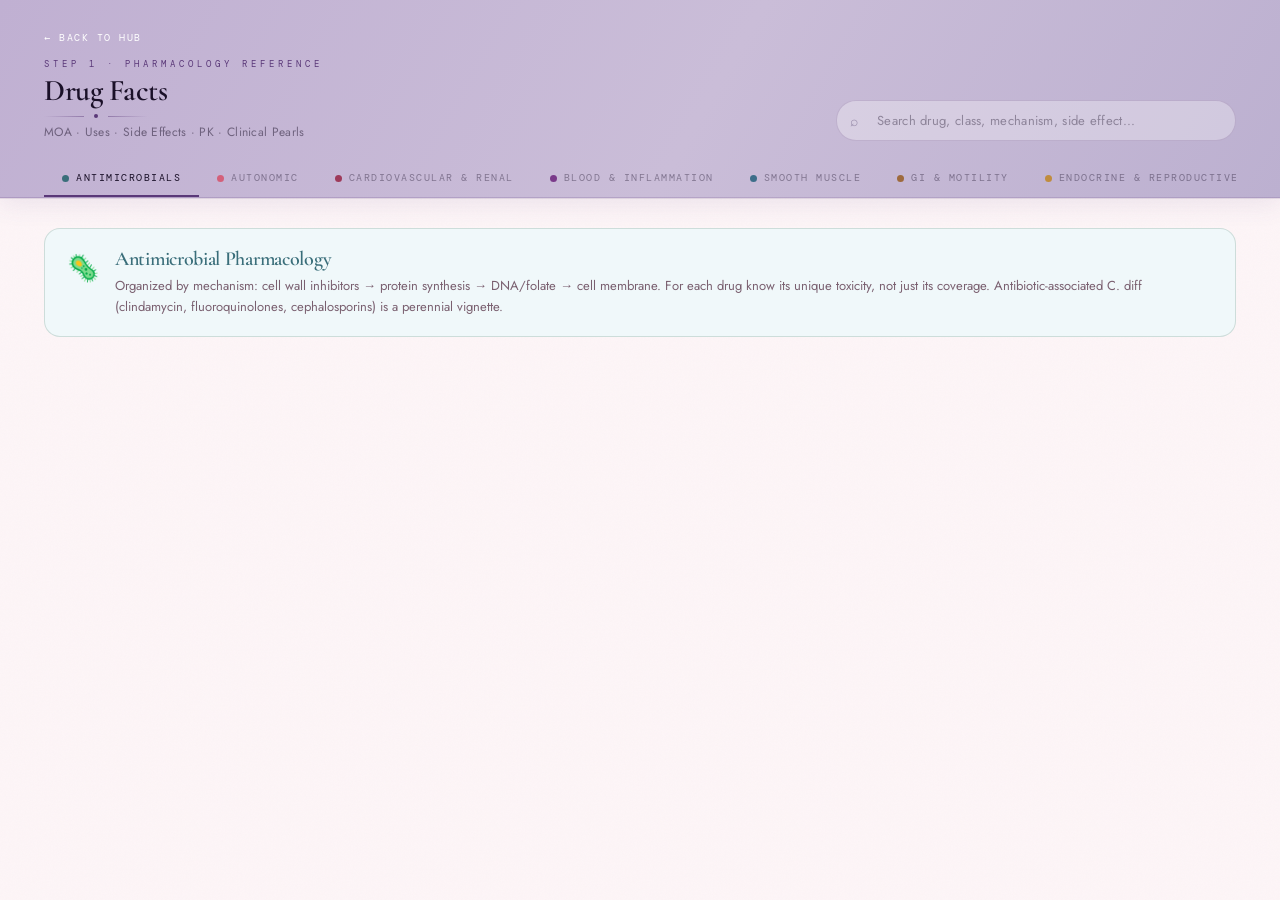
==== commit 13bcab22: "Update claudedrug_facts.html" ====
--- a/claudedrug_facts.html
+++ b/claudedrug_facts.html
@@ -47,6 +47,16 @@
   --gi: #9e6a3d;
   --gi-bg: #fdf5ee;
   --gi-light: rgba(158,106,61,0.08);
+  
+  /* Endocrine: Warm Gold */
+  --endo: #c08c3e;
+  --endo-bg: #fef8f0;
+  --endo-light: rgba(192,140,62,0.08);
+
+  /* Toxicology: Deep Red */
+  --toxic: #a63e3e;
+  --toxic-bg: #fcf4f4;
+  --toxic-light: rgba(166,62,62,0.08);
 
   --pulm: #3d6e8a;
   --pulm-bg: #f0f5fa;
@@ -337,6 +347,15 @@
 .b-gi { border-left-color: var(--gi); }
 .b-pulm { border-left-color: var(--pulm); }
 .b-onco { border-left-color: var(--onco); }
+/* Endocrine Helpers */
+.bg-endo { background: var(--endo-bg); color: var(--endo); }
+.c-endo { color: var(--endo); }
+.b-endo { border-color: rgba(192,140,62,0.25); }
+
+/* Toxicology Helpers */
+.bg-toxic { background: var(--toxic-bg); color: var(--toxic); }
+.c-toxic { color: var(--toxic); }
+.b-toxic { border-color: rgba(166,62,62,0.25); }
 
 .class-label.bg-auto { background: var(--auto-light); color: var(--auto); border: 1px solid rgba(212,96,122,0.2); }
 .class-label.bg-cv { background: var(--cv-light); color: var(--cv); border: 1px solid rgba(158,58,90,0.2); }
@@ -344,8 +363,10 @@
 .class-label.bg-neuro { background: var(--neuro-light); color: var(--neuro); border: 1px solid rgba(90,68,144,0.2); }
 .class-label.bg-micro { background: var(--micro-light); color: var(--micro); border: 1px solid rgba(58,110,122,0.2); }
 .class-label.bg-gi { background: var(--gi-light); color: var(--gi); border: 1px solid rgba(158,106,61,0.2); }
+.class-label.bg-endo { background: var(--endo-light); color: var(--endo); border: 1px solid rgba(192,140,62,0.2); }
 .class-label.bg-pulm { background: var(--pulm-light); color: var(--pulm); border: 1px solid rgba(61,110,138,0.2); }
 .class-label.bg-onco { background: var(--onco-light); color: var(--onco); border: 1px solid rgba(58,90,110,0.2); }
+.class-label.bg-toxic { background: var(--toxic-light); color: var(--toxic); border: 1px solid rgba(166,62,62,0.2); }
 
 /* ── SEARCH RESULTS ── */
 #search-results { display: none; }
@@ -445,7 +466,9 @@
       <button class="tab-btn" onclick="switchTab('cv',this)"><span class="tab-dot" style="background:var(--cv)"></span>Cardiovascular &amp; Renal</button>
       <button class="tab-btn" onclick="switchTab('blood',this)"><span class="tab-dot" style="background:var(--blood)"></span>Blood &amp; Inflammation</button>
       <button class="tab-btn" onclick="switchTab('pulm',this)"><span class="tab-dot" style="background:var(--pulm)"></span>Smooth Muscle</button>
-      <button class="tab-btn" onclick="switchTab('gi',this)"><span class="tab-dot" style="background:var(--gi)"></span>GI &amp; Endocrine</button>
+      <button class="tab-btn" onclick="switchTab('gi',this)"><span class="tab-dot" style="background:var(--gi)"></span>GI &amp; Motility</button>
+      <button class="tab-btn" onclick="switchTab('endo',this)"><span class="tab-dot" style="background:var(--endo)"></span>Endocrine &amp; Reproductive</button>
+      <button class="tab-btn" onclick="switchTab('toxicology',this)"><span class="tab-dot" style="background:var(--toxic)"></span>Toxicology</button>
       <button class="tab-btn" onclick="switchTab('neuro',this)"><span class="tab-dot" style="background:var(--neuro)"></span>Neuro &amp; Psych</button>
       <button class="tab-btn" onclick="switchTab('onco',this)"><span class="tab-dot" style="background:var(--onco)"></span>Antineoplastics</button>
     </div>
@@ -517,16 +540,38 @@
     <div id="micro-content"></div>
   </div>
 
-  <div id="tab-gi" class="tab-panel">
-    <div class="sys-intro bg-gi" style="border-color:rgba(160,96,48,0.2)">
-      <div class="sys-intro-icon">🔬</div>
-      <div>
-        <div class="sys-intro-title c-gi">GI, Endocrine &amp; Hormonal Pharmacology</div>
-        <div class="sys-intro-text">Diabetes pharmacology is enormous — know every class's MOA, when to use it, and its key side effect. Corticosteroids are the highest-yield drug class for toxicity. Thyroid drugs, PPIs, and bisphosphonates round out this section.</div>
-      </div>
+<div id="tab-gi" class="tab-panel">
+  <div class="sys-intro bg-gi" style="border-color:rgba(158,106,61,0.2)">
+    <div class="sys-intro-icon">🔬</div>
+    <div>
+      <div class="sys-intro-title c-gi">Gastrointestinal &amp; Motility</div>
+      <div class="sys-intro-text">Focus on acid suppression, motility agents, and mucosal protection. High-yield for C. difficile and metabolic interactions.</div>
     </div>
-    <div id="gi-content"></div>
   </div>
+  <div id="gi-content"></div>
+</div>
+
+<div id="tab-endo" class="tab-panel">
+  <div class="sys-intro bg-endo" style="border-color:rgba(192,140,62,0.2)">
+    <div class="sys-intro-icon">🧬</div>
+    <div>
+      <div class="sys-intro-title c-endo">Endocrine &amp; Reproductive</div>
+      <div class="sys-intro-text">Master the hypothalamic-pituitary axes, diabetes management, and reproductive hormones. High-yield for Step 1 feedback loops.</div>
+    </div>
+  </div>
+  <div id="endo-content"></div>
+</div>
+
+<div id="tab-toxicology" class="tab-panel">
+  <div class="sys-intro bg-toxic" style="border-color:rgba(166,62,62,0.2)">
+    <div class="sys-intro-icon">⚠️</div>
+    <div>
+      <div class="sys-intro-title c-toxic">Drug Toxicology &amp; Antidotes</div>
+      <div class="sys-intro-text">Crucial reversal agents and toxidromes. Focus on the mechanism of toxicity and the logic of the chosen antidote.</div>
+    </div>
+  </div>
+  <div id="toxicology-content"></div>
+</div>
 
   <div id="tab-pulm" class="tab-panel">
     <div class="sys-intro bg-pulm" style="border-color:rgba(58,120,120,0.2)">
@@ -564,42 +609,42 @@
     drugs: [
       {
         name: "Cholinomimetics (Direct)",
-        summary: "Direct muscarinic agonists — bethanechol for urinary retention/ileus, pilocarpine for glaucoma/Sjögren's dry mouth",
+        summary: "Direct muscarinic agonists — bethanechol for urinary retention, pilocarpine for glaucoma",
         tier: 1,
         aka: "Bethanechol, Carbachol, Pilocarpine, Methacholine",
-        tags: ["Glaucoma", "Ileus", "Xerostomia"],
-        moa: "Directly bind and activate **muscarinic (M) receptors** → ↑ parasympathetic tone",
-        use: "Bethanechol: postop ileus, urinary retention. Pilocarpine: glaucoma (↑ aqueous outflow), Sjögren syndrome (dry mouth). Methacholine: challenge test for asthma diagnosis",
+        tags: ["Glaucoma", "Ileus", "Xerostomia", "Parasympathetic"],
+        moa: "Directly bind and activate **muscarinic (M) receptors** → increase parasympathetic tone",
+        use: "**Bethanechol:** post-operative ileus and urinary retention. **Pilocarpine:** glaucoma and Sjögren syndrome. Methacholine: asthma diagnosis challenge test",
         se: "**DUMBBELLS**: Diarrhea, Urination, Miosis, Bradycardia, Bronchospasm, Emesis, Lacrimation, Salivation",
-        ci: "Asthma (bronchospasm risk), peptic ulcer, bowel obstruction",
-        pk: "",
-        pearl: "Pilocarpine is the classic **glaucoma drug that constricts the pupil** — it opens the trabecular meshwork. Bethanechol does NOT cross the BBB (quaternary amine)."
+        ci: "Asthma (bronchospasm risk), peptic ulcer, and bowel obstruction",
+        pk: "Bethanechol does NOT cross the blood-brain barrier (quaternary amine)",
+        pearl: "**Pilocarpine** is the classic glaucoma drug that constricts the pupil to open the trabecular meshwork for aqueous drainage."
       },
       {
         name: "Acetylcholinesterase Inhibitors",
-        summary: "↑ ACh by blocking breakdown — neostigmine for MG, donepezil for Alzheimer's, physostigmine reverses anticholinergic toxicity",
-        tier: 1,
-        aka: "Neostigmine, Physostigmine, Pyridostigmine, Edrophonium, Donepezil, Rivastigmine",
-        tags: ["Myasthenia", "Alzheimer's", "Reversal"],
-        moa: "Inhibit **AChE** → ↑ ACh at both muscarinic and nicotinic synapses",
-        use: "Neostigmine/pyridostigmine: myasthenia gravis. Edrophonium: diagnosis of MG (Tensilon test). Donepezil/rivastigmine: Alzheimer's dementia. Physostigmine: atropine/anticholinergic overdose (crosses BBB)",
-        se: "Cholinergic excess (DUMBBELLS), bradycardia, lacrimation, urination, GI cramping",
-        ci: "Bowel/bladder obstruction, severe bradycardia",
-        pk: "Edrophonium: ultra-short acting (2 min). Neostigmine/pyridostigmine: don't cross BBB. Physostigmine: crosses BBB (tertiary amine)",
-        pearl: "**Organophosphate poisoning** = irreversible AChE inhibition. Treat with **atropine** (blocks muscarinic effects) + **pralidoxime** (regenerates AChE if given early, before 'aging')."
+        summary: "Increase ACh by blocking breakdown — neostigmine for MG, donepezil for Alzheimer's",
+        tier: 1,
+        aka: "Neostigmine, Physostigmine, Pyridostigmine, Edrophonium, Donepezil",
+        tags: ["Myasthenia Gravis", "Alzheimer's", "Reversal", "AChE"],
+        moa: "Inhibit **AChE** → increase acetylcholine concentrations at both muscarinic and nicotinic synapses",
+        use: "**Neostigmine/Pyridostigmine:** Myasthenia gravis treatment. **Donepezil:** Alzheimer's dementia. **Physostigmine:** Anticholinergic overdose reversal",
+        se: "Cholinergic excess (DUMBBELLS), bradycardia, and GI cramping",
+        ci: "Bowel or bladder obstruction",
+        pk: "**Physostigmine** crosses the blood-brain barrier (tertiary amine); others do not",
+        pearl: "**Organophosphate poisoning** involves irreversible AChE inhibition. Treat with **atropine** for symptoms and **pralidoxime** to regenerate the enzyme."
       },
       {
         name: "Muscarinic Antagonists (Anticholinergics)",
-        summary: "Can't see/spit/pee/poop — atropine for bradycardia, ipratropium for COPD, benztropine for drug-induced Parkinsonism",
-        tier: 1,
-        aka: "Atropine, Scopolamine, Ipratropium, Tiotropium, Oxybutynin, Benztropine, Glycopyrrolate",
-        tags: ["Asthma/COPD", "Motion Sickness", "Parkinson's"],
-        moa: "Competitively block **muscarinic receptors** → ↓ parasympathetic tone",
-        use: "Atropine: bradycardia, organophosphate poisoning, pre-op to dry secretions. Scopolamine: motion sickness. Ipratropium/tiotropium: COPD. Oxybutynin: overactive bladder. Benztropine: drug-induced Parkinsonism",
-        se: "**Can't see, spit, pee, or poop. Hot as a hare, dry as a bone, red as a beet, mad as a hatter**: mydriasis, dry mouth, urinary retention, constipation, hyperthermia, anhidrosis, flushing, delirium",
-        ci: "Narrow-angle glaucoma (↑ IOP), BPH, tachycardia",
-        pk: "Ipratropium/tiotropium: inhaled — minimal systemic effects (quaternary)",
-        pearl: "**Classic toxicity trap:** elderly patient with confusion, dilated pupils, urinary retention, dry flushed skin = anticholinergic toxicity. **Reverse with physostigmine** (crosses BBB, unlike neostigmine)."
+        summary: "Atropine for bradycardia, ipratropium for COPD, benztropine for drug-induced Parkinsonism",
+        tier: 1,
+        aka: "Atropine, Scopolamine, Ipratropium, Tiotropium, Oxybutynin, Benztropine",
+        tags: ["COPD", "Motion Sickness", "Anticholinergic", "Parkinson's"],
+        moa: "Competitively block **muscarinic receptors** → decrease parasympathetic tone",
+        use: "**Atropine:** bradycardia and organophosphate poisoning. **Ipratropium:** COPD and asthma. **Benztropine:** drug-induced Parkinsonism and acute dystonia",
+        se: "**Can't see, spit, pee, or poop**: mydriasis, dry mouth, urinary retention, and constipation; also hyperthermia and delirium",
+        ci: "Narrow-angle glaucoma and BPH",
+        pk: "Ipratropium is quaternary and inhaled, resulting in minimal systemic effects",
+        pearl: "**Anticholinergic toxicity reversal:** Use **physostigmine** because it crosses the blood-brain barrier to reverse central delirium."
       },
     ]
   },
@@ -609,71 +654,90 @@
     drugs: [
       {
         name: "Epinephrine & Norepinephrine",
-        summary: "Epi: first-line anaphylaxis (IM lateral thigh) + cardiac arrest. NE: first-line vasopressor in septic shock",
-        tier: 1,
-        aka: "Epinephrine (Adrenaline) · Norepinephrine (Levophed)",
-        tags: ["Anaphylaxis", "Septic Shock", "Cardiac Arrest"],
-        moa: "**Epinephrine:** α1/α2 + β1/β2 agonist — full adrenergic activation. **Norepinephrine:** α1/α2 + β1 agonist — primarily vasoconstrictive (minimal β2)",
-        use: "Epinephrine: anaphylaxis (IM first-line), cardiac arrest (IV/IO), croup (nebulized racemic), co-administered with local anesthetics (↑ duration). NE: first-line vasopressor in septic shock",
-        se: "Hypertension, tachycardia, arrhythmias, tissue necrosis (extravasation — use central line for NE). Epinephrine: hyperglycemia (β2 → glycogenolysis)",
-        ci: "Avoid in cocaine/amphetamine toxicity (synergistic HTN). NE: hypovolemia before adequate resuscitation",
-        pk: "Epinephrine IM lateral thigh: fastest absorption for anaphylaxis. NE: IV only, short t½, central venous access preferred",
-        pearl: "**Epinephrine in anaphylaxis:** α1 → vasoconstriction (↑BP, ↓laryngeal edema); β1 → ↑HR/contractility; β2 → bronchodilation + ↓ mediator release. IM lateral thigh > IM deltoid > subcutaneous. Never delay — give immediately."
-      },
-      {
-        name: "Dopamine & Dobutamine",
-        summary: "Dopamine: dose-dependent (renal→cardiac→vasoconstriction). Dobutamine: ↑ contractility in cardiogenic shock, used in stress echo",
-        tier: 1,
-        aka: "Dopamine (Intropin) · Dobutamine (Dobutrex)",
-        tags: ["Cardiogenic Shock", "Heart Failure", "Vasopressors"],
-        moa: "**Dopamine:** dose-dependent — low (1–3 µg/kg/min): D1 → renal vasodilation; mid (3–10): β1 → ↑ contractility; high (>10): α1 → vasoconstriction. **Dobutamine:** β1 > β2 → ↑ contractility + mild vasodilation",
-        use: "Dopamine: bradycardia with hypotension, cardiogenic shock. Dobutamine: cardiogenic shock/acute decompensated HF (↑ CO without ↑ afterload), stress echocardiography",
-        se: "Dopamine: tachyarrhythmias, ischemia at high doses. Dobutamine: tachycardia, hypotension (β2 vasodilation), can precipitate ischemia in CAD",
-        ci: "Dobutamine: HOCM (↑ outflow obstruction), uncorrected hypovolemia",
-        pk: "Both IV infusion only. Dobutamine preferred over dopamine in cardiogenic shock (less arrhythmogenic, more predictable β1 effect)",
-        pearl: "**Dobutamine stress echo:** Used in patients who can't exercise — ↑ HR + contractility unmasks ischemia (regional wall motion abnormalities). Does NOT reliably increase BP — if BP support also needed, add NE."
-      },
-      {
-        name: "Phenylephrine & Isoproterenol",
-        summary: "Phenylephrine (pure α1) → ↑ BP + reflex bradycardia. Isoproterenol (pure β) → ↑ HR, used as bridge in severe bradycardia",
-        tier: 1,
-        aka: "Phenylephrine (pure α1) · Isoproterenol (pure β1/β2) · Albuterol (β2-selective)",
-        tags: ["Vasopressor", "Bradycardia", "Asthma"],
-        moa: "**Phenylephrine:** pure α1 → vasoconstriction only (no β → no tachycardia). **Isoproterenol:** pure β1/β2 → ↑ HR + bronchodilation. **Albuterol:** β2-selective → bronchial smooth muscle relaxation",
-        use: "Phenylephrine: hypotension without tachycardia (e.g., spinal anesthesia), nasal decongestant. Isoproterenol: severe bradycardia/AV block (bridge to pacing), torsades de pointes. Albuterol: acute asthma rescue, hyperkalemia (shifts K+ into cells)",
-        se: "Phenylephrine: reflex bradycardia (baroreceptor response to ↑ BP). Isoproterenol: severe tachycardia, arrhythmias. Albuterol: tremor, tachycardia, hypokalemia",
-        ci: "Isoproterenol: ischemic heart disease (↑ O2 demand). Phenylephrine: severe hypertension",
-        pk: "Albuterol inhaled — onset 5 min. Phenylephrine: also available topical/nasal spray",
-        pearl: "**Phenylephrine causes reflex bradycardia** — pure α1 raises BP → baroreceptors sense ↑ MAP → vagal response → HR drops. This makes it useful when you want BP support without worsening tachycardia, e.g., SVT with hypotension."
-      },
-      {
-        name: "Beta Blockers (β-blockers)",
-        summary: "First-line for HF, post-MI, HTN, rate control in AF — metoprolol β1-selective; avoid in asthma and cocaine chest pain",
-        tier: 1,
-        aka: "Metoprolol, Atenolol (β1-selective) · Propranolol, Carvedilol, Labetalol (non-selective)",
-        tags: ["HTN", "HF", "Post-MI", "Arrhythmia"],
-        moa: "Competitively block **β-adrenergic receptors** → ↓ HR, ↓ contractility, ↓ renin, ↓ AV conduction",
-        use: "HTN, angina, HF (carvedilol/metoprolol/bisoprolol — evidence-based), post-MI, rate control (SVT/AF), hyperthyroidism, essential tremor, migraine prophylaxis, performance anxiety. Propranolol: pheochromocytoma (only after α-blockade)",
-        se: "Bradycardia, AV block, fatigue, **masks hypoglycemia**, bronchospasm (non-selective), cold extremities, sexual dysfunction, ↑ triglycerides",
-        ci: "Asthma/COPD (non-selective), decompensated HF, bradycardia, AV block. **Never use alone in pheo** (unopposed α → hypertensive crisis)",
-        pk: "β1-selective (Atenolol, Metoprolol, Esmolol): safer in asthmatics. Carvedilol/labetalol: α+β blockade. Esmolol: ultra-short IV",
-        pearl: "**Pheochromocytoma trap:** never give β-blocker without α-blocker first — blocking β2 (vasodilation) with intact α1 causes severe paradoxical hypertension. Always give **phenoxybenzamine first**."
-      },
-      {
-        name: "Alpha Blockers (α-blockers)",
-        summary: "Prazosin/tamsulosin: HTN + BPH. Phentolamine: pheochromocytoma. Key SE: first-dose orthostatic hypotension",
-        tier: 2,
-        aka: "Prazosin, Doxazosin, Terazosin (α1) · Phenoxybenzamine (irreversible α1/α2) · Phentolamine (competitive α1/α2)",
-        tags: ["HTN", "BPH", "Pheochromocytoma"],
-        moa: "**α1 blockade** → vasodilation (↓ SVR). Prazosin/doxazosin: competitive. Phenoxybenzamine: irreversible (surgical prep for pheo)",
-        use: "Prazosin: HTN, PTSD nightmares. Doxazosin/terazosin: BPH. Phenoxybenzamine: pheochromocytoma preoperative (given 1–2 weeks before surgery)",
-        se: "**First-dose orthostatic hypotension** (tell patient to take first dose at bedtime), reflex tachycardia, nasal congestion, inhibition of ejaculation",
-        ci: "",
-        pk: "",
-        pearl: "**BPH pharmacology:** α1-blockers (prazosin) relax smooth muscle for immediate symptom relief. 5α-reductase inhibitors (finasteride) shrink the gland but take months. For acute relief → α-blocker first."
+        summary: "Epi: first-line anaphylaxis and cardiac arrest. NE: first-line vasopressor in septic shock",
+        tier: 1,
+        aka: "Epinephrine (Adrenaline), Norepinephrine (Levophed)",
+        tags: ["Anaphylaxis", "Septic Shock", "Cardiac Arrest", "Vasopressor"],
+        moa: "**Epinephrine:** alpha and beta agonist. **Norepinephrine:** alpha-1, alpha-2, and beta-1 agonist (minimal beta-2 action)",
+        use: "**Epinephrine:** Anaphylaxis (IM lateral thigh), cardiac arrest, and croup. **Norepinephrine:** Septic shock (first-line pressor)",
+        se: "Hypertension, tachycardia, and arrhythmias; tissue necrosis with extravasation",
+        ci: "Avoid in cocaine or amphetamine toxicity due to synergistic hypertension",
+        pk: "Epinephrine IM lateral thigh provides the fastest absorption in emergencies",
+        pearl: "**Anaphylaxis Rule:** Epinephrine is the only treatment that reduces laryngeal edema (alpha-1) while treating bronchospasm (beta-2)."
+      },
+      {
+        name: "Beta Blockers",
+        summary: "First-line for heart failure and post-MI. Metoprolol is beta-1 selective. Avoid in asthma",
+        tier: 1,
+        aka: "Metoprolol, Atenolol (Beta-1 Selective); Propranolol, Labetalol (Non-Selective)",
+        tags: ["HTN", "Heart Failure", "Post-MI", "Beta-Blocker"],
+        moa: "Competitively block **beta-adrenergic receptors** → decrease heart rate, contractility, and renin release",
+        use: "HTN, angina, heart failure (carvedilol/metoprolol), and rate control; **Migraine prophylaxis** and essential tremor",
+        se: "Bradycardia, fatigue, and **masked hypoglycemia**; bronchospasm with non-selective agents",
+        ci: "Asthma, COPD, and decompensated heart failure; avoid in cocaine chest pain",
+        pk: "Beta-1 selective agents (Atenolol, Metoprolol) are safer in respiratory disease",
+        pearl: "**Pheochromocytoma Trap:** Never give a beta-blocker without an alpha-blocker first, or you will cause a hypertensive crisis via unopposed alpha-1 stimulation."
       },
     ]
   },
+  {
+    group: "Local & Neuromuscular Pharmacology",
+    color: "neuro",
+    drugs: [
+      {
+        name: "Local Anesthetics",
+        summary: "Block Na⁺ channels. Amides (liver) vs. Esters (plasma). Epinephrine prolongs block",
+        tier: 1,
+        aka: "Amides (Lidocaine, Bupivacaine) · Esters (Procaine, Benzocaine, Cocaine)",
+        tags: ["Anesthesia", "Nerve Block", "Arrhythmia", "Na-Channel"],
+        moa: "Bind and block **voltage-gated Na+ channels** → prevent depolarization. **Use-dependent block** — more effective in rapidly firing pain fibers",
+        use: "Local/regional anesthesia. Lidocaine IV: ventricular arrhythmias (Class IB). Cocaine: topical ENT anesthetic + vasoconstrictor",
+        se: "CNS: initial excitation (tinnitus, seizures) followed by depression. **Bupivacaine:** severe cardiotoxicity. Benzocaine: methemoglobinemia",
+        ci: "Acidic/infected tissue (prevents entry). **Cocaine:** never inject due to tissue necrosis",
+        pk: "Adding **epinephrine** induces local vasoconstriction → decreases systemic absorption → prolongs effect and reduces toxicity",
+        pearl: "**The Abscess Gap:** Local anesthetics fail in acidic tissue because the drug becomes protonated and cannot cross the neural membrane to reach the channel."
+      },
+      {
+        name: "Neuromuscular Blocking Agents",
+        summary: "Succinylcholine (depolarizing): hyperkalemia risk. Non-depolarizing (vecuronium): reversed by neostigmine",
+        tier: 1,
+        aka: "Succinylcholine (Depolarizing) · Rocuronium, Vecuronium (Non-Depolarizing)",
+        tags: ["Intubation", "Paralysis", "Malignant Hyperthermia"],
+        moa: "**Succinylcholine:** acts as ACh → sustained depolarization → flaccid paralysis. **Non-depolarizing:** competitive antagonism at nicotinic receptors",
+        use: "**Succinylcholine:** Rapid sequence intubation (RSI). **Rocuronium:** RSI alternative and prolonged surgical paralysis",
+        se: "**Succinylcholine:** **hyperkalemia** (dangerous in burns/crush injury) and **malignant hyperthermia** (treat with **dantrolene**)",
+        ci: "Succinylcholine: burns (>24h), crush injury, and denervating conditions",
+        pk: "Succinylcholine is ultra-short acting (~10 min). Rocuronium is reversed by **sugammadex**",
+        pearl: "**Hyperkalemia Alert:** Succinylcholine triggers massive potassium efflux; in patients with up-regulated receptors (burns/immobilization), this can cause fatal cardiac arrest."
+      },
+      {
+        name: "Barbiturates",
+        summary: "Increase GABA-A duration. Strong CYP450 inducers. Overdose has no reversal agent",
+        tier: 1,
+        aka: "Phenobarbital, Thiopental, Primidone",
+        tags: ["Seizures", "Sedation", "Anesthesia", "CYP-Inducer"],
+        moa: "Bind **GABA-A receptor** → **increase duration** of chloride channel opening (vs. benzos: frequency)",
+        use: "**Phenobarbital:** seizures and status epilepticus. **Thiopental:** IV anesthesia induction (historical)",
+        se: "**Respiratory depression** (lethal in overdose); profound **CYP450 induction** (decreases efficacy of warfarin/OCP)",
+        ci: "Porphyria and pregnancy (teratogenic)",
+        pk: "Phenobarbital has an exceptionally long half-life (~100 hours)",
+        pearl: "**Barbiturate vs Benzo:** Barbiturates increase **duration** of opening and can activate the channel without GABA, explaining their higher lethality in overdose."
+      },
+      {
+        name: "Amphetamines & Methylphenidate",
+        summary: "ADHD: reverse NE/DA transporters. Methylphenidate: blocks reuptake. Risk of growth suppression",
+        tier: 1,
+        aka: "Adderall (Amphetamine), Ritalin (Methylphenidate), Vyvanse",
+        tags: ["ADHD", "Narcolepsy", "Stimulants", "Dopamine"],
+        moa: "**Amphetamines:** enter terminal and **reverse transporters (DAT/NET)** → flood synapse with NE/DA. **Methylphenidate:** blocks reuptake (cocaine-like)",
+        use: "**ADHD** and **Narcolepsy**. Lisdexamfetamine (Vyvanse): Binge eating disorder",
+        se: "Hypertension, tachycardia, insomnia, and **growth suppression** in children (due to appetite loss)",
+        ci: "Structural heart disease and concurrent MAOI use",
+        pk: "Vyvanse is a prodrug (lysine conjugate) to prevent abuse via injection/snorting",
+        pearl: "**Mechanism Swap:** Amphetamines **push** dopamine out of the nerve; Methylphenidate and Cocaine **prevent** it from being taken back up."
+      },
+    ]
+  }
 ],
 
 cv: [
@@ -683,29 +747,29 @@
     drugs: [
       {
         name: "ACE Inhibitors",
-        summary: "First-line HF/post-MI/CKD/HTN — block angiotensin II, reduce proteinuria. CI: pregnancy (fetotoxic), bilateral RAS, hyperkalemia",
-        tier: 1,
-        aka: "Lisinopril, Enalapril, Captopril, Ramipril (-pril suffix)",
-        tags: ["HTN", "HF", "DM Nephropathy", "Post-MI"],
-        moa: "Inhibit **ACE** → ↓ angiotensin II → vasodilation + ↓ aldosterone → ↓ Na/water retention. Also ↑ bradykinin (→ cough/angioedema)",
-        use: "HTN, HF (↓ afterload/preload), post-MI (↓ remodeling), **diabetic nephropathy** (↓ efferent arteriole tone → ↓ glomerular pressure → ↓ proteinuria), CKD with proteinuria",
-        se: "**CAPTOPRIL**: Cough (most common, bradykinin-mediated), Angioedema (rare but life-threatening), Proteinuria, Taste changes, hYperkalemia, hypOtension (first-dose), Pregnancy contraindicated, Renal failure (bilateral RAS), Increased creatinine",
-        ci: "**Pregnancy (teratogenic — renal agenesis)**, bilateral renal artery stenosis, hyperkalemia, angioedema history",
-        pk: "Captopril: shortest acting. Enalapril: prodrug (enalaprilat is active)",
-        pearl: "**Dry cough** (bradykinin accumulation) occurs in 10–15% — switch to ARB if intolerable. **Key distinction:** ARBs do NOT cause cough or angioedema because they don't raise bradykinin."
+        summary: "First-line HF/CKD/HTN. Increase bradykinin. CI: pregnancy and bilateral RAS",
+        tier: 1,
+        aka: "Lisinopril, Enalapril, Captopril, Ramipril",
+        tags: ["HTN", "Heart Failure", "DM Nephropathy", "CKD"],
+        moa: "Inhibit **ACE** → decrease angiotensin II → decrease aldosterone + vasodilation; **increase bradykinin** levels",
+        use: "HTN, heart failure, and **diabetic nephropathy** (decreases efferent arteriole tone → reduces proteinuria)",
+        se: "**CAPTOPRIL**: Cough, Angioedema, Proteinuria, Taste changes, hYperkalemia, Pregnancy contraindicated, Renal failure (bilateral RAS)",
+        ci: "**Pregnancy (teratogenic)** and bilateral renal artery stenosis",
+        pk: "Enalapril is a prodrug; Captopril is the shortest acting",
+        pearl: "**Dry Cough:** If a patient develops a persistent dry cough on an ACE inhibitor, switch them to an ARB."
       },
       {
         name: "ARBs (Angiotensin Receptor Blockers)",
-        summary: "Same indications as ACEi but no bradykinin → no cough. Preferred when ACEi causes cough. CI: pregnancy",
-        tier: 1,
-        aka: "Losartan, Valsartan, Irbesartan (-sartan suffix)",
-        tags: ["HTN", "HF", "DM Nephropathy"],
-        moa: "Block **AT1 receptors** directly → same end effects as ACEi but WITHOUT ↑ bradykinin",
-        use: "Same as ACEi. First-line when ACEi causes cough or angioedema. Losartan also lowers uric acid (useful in gout + HTN)",
-        se: "Hyperkalemia, hypotension, renal failure. **No cough.** Rare angioedema (still possible via bradykinin-independent pathway)",
-        ci: "Pregnancy, bilateral renal artery stenosis, hyperkalemia",
-        pk: "",
-        pearl: "**ACEi vs ARB on Step 1:** both are first-line for DM nephropathy and HF. ACEi → cough (bradykinin ↑). ARB → no cough. Both are **absolutely contraindicated in pregnancy** (fetal renal toxicity)."
+        summary: "Same as ACEi but no bradykinin → no cough. Preferred when ACEi causes cough",
+        tier: 1,
+        aka: "Losartan, Valsartan, Irbesartan",
+        tags: ["HTN", "Heart Failure", "DM Nephropathy"],
+        moa: "Directly block **AT1 receptors** → end effects identical to ACEi but WITHOUT bradykinin accumulation",
+        use: "Same as ACEi; preferred when ACEi-induced cough or angioedema occurs",
+        se: "Hyperkalemia and renal failure risk; **No cough**",
+        ci: "Pregnancy and bilateral renal artery stenosis",
+        pk: "Losartan uniquely lowers uric acid, which is beneficial in patients with both gout and HTN",
+        pearl: "**ACEi vs ARB:** Both are equally effective for heart failure and renal protection; the choice usually depends on whether the patient tolerates the ACEi cough."
       },
     ]
   },
@@ -715,232 +779,135 @@
     drugs: [
       {
         name: "Loop Diuretics",
-        summary: "Furosemide: block Na/K/2Cl in TAL → most potent diuretic. Cause hypokalemia + metabolic alkalosis. Work even in renal failure",
+        summary: "Furosemide: block Na/K/2Cl in TAL. Most potent. Cause hypokalemia. Lose Calcium",
         tier: 1,
         aka: "Furosemide, Bumetanide, Torsemide, Ethacrynic acid",
-        tags: ["HF", "Edema", "Hypercalcemia"],
-        moa: "Inhibit **Na-K-2Cl cotransporter (NKCC2)** in thick ascending loop of Henle → ↓ Na/K/Cl reabsorption → massive diuresis",
-        use: "Acute pulmonary edema, HF, cirrhotic ascites, nephrotic syndrome, hypercalcemia, hypertensive emergency",
-        se: "**Oh DANG:** Ototoxicity (dose-dependent, especially with aminoglycosides), Dehydration, hyperuricemia/gout, hyperglycemia, **hypokalemia**, metabolic alkalosis, hypomagnesemia, hyponatremia. Sulfa allergy risk (except ethacrynic acid)",
-        ci: "Anuria, sulfa allergy (use ethacrynic acid instead), hypovolemia",
-        pk: "Ethacrynic acid: non-sulfa — safe in sulfa allergy. Furosemide: best IV for acute situations",
-        pearl: "**Loop diuretics = Lose calcium.** Thiazides = retain calcium. This is why loops treat hypercalcemia and thiazides treat hypocalciuria (kidney stones from Ca2+ wasting). Memorize this distinction — it's tested constantly."
+        tags: ["Heart Failure", "Edema", "Hypercalcemia", "Diuretic"],
+        moa: "Inhibit **Na-K-2Cl cotransporter (NKCC2)** in thick ascending loop → massive diuresis",
+        use: "Acute pulmonary edema and heart failure; **Hypercalcemia** (induces calcium wasting)",
+        se: "**Oh DANG:** Ototoxicity, Dehydration, Allergy (sulfa), Nephritis, Gout (hyperuricemia); also **hypokalemia**",
+        ci: "Anuria and sulfa allergy (use ethacrynic acid instead)",
+        pk: "Ethacrynic acid is the only loop diuretic that is NOT a sulfa drug",
+        pearl: "**Loops Lose Calcium:** Use loops for hypercalcemia. Use Thiazides for kidney stones (calcium retention)."
       },
       {
         name: "Thiazide Diuretics",
-        summary: "HCTZ: only diuretic that ↑ Ca²⁺ — used for kidney stones and nephrogenic DI. Causes HyperGLUCaemia electrolyte effects",
-        tier: 1,
-        aka: "Hydrochlorothiazide (HCTZ), Chlorthalidone, Metolazone",
-        tags: ["HTN", "Nephrolithiasis", "DI"],
-        moa: "Inhibit **NaCl cotransporter (NCC)** in early DCT → ↓ Na/Cl reabsorption",
-        use: "HTN (first-line), HF, nephrogenic diabetes insipidus (paradoxically ↓ urine), calcium nephrolithiasis (↓ urinary Ca2+ → prevents stones)",
-        se: "**HyperGLUCaemia:** Hyperglycemia, hyperLipidemia, hyperUricemia (gout), hyperCalcemia, **hypokalemia**, hyponatremia, metabolic alkalosis",
-        ci: "Gout, sulfa allergy, hypokalemia",
-        pk: "Metolazone: works even in low GFR — useful in refractory HF when combined with furosemide",
-        pearl: "**Thiazides are the only diuretic that INCREASES calcium.** Use for: hypercalciuria/kidney stones. Conversely, loops are used for hypercalcemia. Also: thiazides paradoxically treat nephrogenic DI by reducing ECF volume → ↑ proximal tubule reabsorption."
+        summary: "Increase Calcium reabsorption — used for kidney stones. Cause HyperGLUC electrolyte effects",
+        tier: 1,
+        aka: "Hydrochlorothiazide (HCTZ), Chlorthalidone",
+        tags: ["HTN", "Nephrolithiasis", "DI", "Diuretic"],
+        moa: "Inhibit **NaCl cotransporter** in early distal tubule → decrease sodium reabsorption",
+        use: "HTN (first-line), calcium nephrolithiasis, and **nephrogenic DI**",
+        se: "**HyperGLUCaemia**: Hyperglycemia, HyperLipidemia, HyperUricemia, HyperCalcemia; also **hypokalemia**",
+        ci: "Gout and sulfa allergy",
+        pk: "Chlorthalidone is more potent and longer acting than HCTZ",
+        pearl: "**The DI Paradox:** Thiazides treat nephrogenic diabetes insipidus by inducing mild volume depletion, which increases proximal water reabsorption."
       },
       {
         name: "K+-Sparing Diuretics",
-        summary: "Spironolactone (aldosterone antagonist) for HF/ascites/hyperaldosteronism. Triamterene/amiloride block ENaC — all cause hyperkalemia",
+        summary: "Spironolactone for heart failure. Triamterene blocks ENaC. Risk of hyperkalemia",
         tier: 2,
-        aka: "Spironolactone, Eplerenone (aldosterone antagonists) · Triamterene, Amiloride (ENaC blockers)",
-        tags: ["HF", "Hyperaldosteronism", "Liver Cirrhosis"],
-        moa: "Spironolactone: **aldosterone receptor antagonist** in collecting duct → blocks Na reabsorption and K+ secretion. Triamterene/amiloride: directly block ENaC",
-        use: "Spironolactone: HF (↓ mortality), hyperaldosteronism (Conn syndrome), cirrhotic ascites, hirsutism/PCOS. Amiloride: Liddle syndrome (gain-of-function ENaC)",
-        se: "**Hyperkalemia** (dangerous — avoid with ACEi/ARBs). Spironolactone: **gynecomastia**, menstrual irregularities (anti-androgen effect). Eplerenone: fewer anti-androgen SEs",
-        ci: "Renal failure, hyperkalemia, concurrent ACEi + K+-sparing = dangerous hyperkalemia",
-        pk: "Spironolactone: anti-androgenic (competes at androgen receptor). Eplerenone: more selective, less anti-androgen",
-        pearl: "**Spironolactone in HF:** RALES trial showed it reduces mortality in severe HF. Remember it causes gynecomastia — if that's intolerable, switch to eplerenone. Also the treatment of choice for **primary hyperaldosteronism (Conn syndrome)**."
-      },
-      {
-        name: "Carbonic Anhydrase Inhibitors",
-        summary: "Acetazolamide: metabolic acidosis, altitude sickness, glaucoma, idiopathic intracranial hypertension — causes hypokalemia + acidosis",
+        aka: "Spironolactone, Eplerenone (Aldo Antagonists) · Amiloride, Triamterene (ENaC Blockers)",
+        tags: ["Heart Failure", "Hyperaldosteronism", "Hyperkalemia"],
+        moa: "**Spironolactone:** aldosterone receptor antagonist. **Amiloride:** directly blocks ENaC channels in collecting duct",
+        use: "**Heart failure (reduces mortality)**, Conn syndrome, and Liddle syndrome (amiloride)",
+        se: "**Hyperkalemia** and metabolic acidosis. Spironolactone: **gynecomastia** (anti-androgen)",
+        ci: "Renal failure and concurrent ACE inhibitor use",
+        pk: "Eplerenone is more selective than spironolactone and causes less gynecomastia",
+        pearl: "**HF Mortality:** Spironolactone is one of the few diuretics proven to increase survival in heart failure patients."
+      }
+    ]
+  },
+  {
+    group: "Anti-Hypertensives & Dyslipidemia",
+    color: "cv",
+    drugs: [
+      {
+        name: "Calcium Channel Blockers",
+        summary: "DHPs (amlodipine) for HTN/angina. Non-DHPs (verapamil) for rate control. Verapamil = constipation",
+        tier: 1,
+        aka: "DHPs: Amlodipine, Nifedipine · Non-DHPs: Verapamil, Diltiazem",
+        tags: ["HTN", "Angina", "Arrhythmia", "CCB"],
+        moa: "Block **L-type voltage-gated Ca2+ channels**. DHPs: vessels (vasodilation). Non-DHPs: heart (decreased heart rate/contractility)",
+        use: "**Amlodipine:** HTN and Raynaud's. **Verapamil/Diltiazem:** AF/AFl rate control and SVT",
+        se: "DHPs: peripheral edema and reflex tachycardia. Non-DHPs: **bradycardia, AV block, and constipation** (verapamil)",
+        ci: "Non-DHPs: AV block and heart failure",
+        pk: "Amlodipine has a very long half-life, allowing once-daily dosing",
+        pearl: "**Heart Block:** Combining verapamil with a beta-blocker carries a significant risk of complete heart block."
+      },
+      {
+        name: "Statins",
+        summary: "Inhibit cholesterol synthesis. First-line for LDL. Key SE: myopathy/rhabdomyolysis",
+        tier: 1,
+        aka: "Atorvastatin, Rosuvastatin, Simvastatin",
+        tags: ["Hyperlipidemia", "CV-Protection", "Statins"],
+        moa: "Inhibit **HMG-CoA reductase** → decrease intracellular cholesterol → increase LDL receptor expression in liver",
+        use: "Hypercholesterolemia and cardiovascular event prevention (mortality benefit)",
+        se: "**Myopathy/Rhabdomyolysis** (risk increases with fibrates or CYP inhibitors) and hepatotoxicity",
+        ci: "**Pregnancy (teratogenic)** and active liver disease",
+        pk: "Atorvastatin and Rosuvastatin are high-intensity statins",
+        pearl: "**Pleiotropic Effects:** Statins save lives by stabilizing existing atherosclerotic plaques, not just by lowering LDL numbers."
+      },
+      {
+        name: "Fibrates & Niacin",
+        summary: "Fibrates: decrease TGs via PPAR-alpha. Niacin: increase HDL most. Both increase statin myopathy risk",
+        tier: 1,
+        aka: "Fibrates: Gemfibrozil, Fenofibrate · Niacin (Vitamin B3)",
+        tags: ["Hypertriglyceridemia", "HDL", "Dyslipidemia"],
+        moa: "**Fibrates:** activate **PPAR-alpha** → increase LPL activity → increase TG clearance. **Niacin:** inhibits hormone-sensitive lipase in fat",
+        use: "**Fibrates:** severe hypertriglyceridemia (TG > 500) to prevent pancreatitis. **Niacin:** low HDL",
+        se: "**Fibrates:** myopathy and gallstones. **Niacin:** **flushing** (prevent with aspirin), hyperglycemia, and gout",
+        ci: "Gallbladder disease and severe liver disease",
+        pk: "Niacin flushing is prostaglandin-mediated, which is why aspirin works as a pre-treatment",
+        pearl: "**HDL King:** Niacin is the most potent agent available for raising HDL, though its side effect profile limits use."
+      }
+    ]
+  },
+  {
+    group: "Anti-Anginals & Antiarrhythmics",
+    color: "cv",
+    drugs: [
+      {
+        name: "Adenosine",
+        summary: "Terminates SVT. Very short half-life (10 sec). Blocked by theophylline",
+        tier: 1,
+        aka: "Adenocard",
+        tags: ["SVT", "ACLS", "Adenosine"],
+        moa: "Activates **A1 receptors** on AV node → increases K+ conductance → hyperpolarization and transient AV block",
+        use: "**Acute SVT termination** (first-line)",
+        se: "Chest pain, flushing, and a **sense of impending doom** (very brief)",
+        ci: "Asthma (can cause bronchospasm) and 2nd/3rd degree AV block",
+        pk: "Requires rapid IV push followed by a saline flush due to ultra-short half-life",
+        pearl: "**Impending Doom:** Warn patients before administration that they will feel like they are dying for about 10 seconds."
+      },
+      {
+        name: "Amiodarone",
+        summary: "Broadest antiarrhythmic. Toxicities: Pulmonary fibrosis, Thyroid, Liver. 40-day half-life",
+        tier: 1,
+        aka: "Cordarone, Pacerone",
+        tags: ["AF", "VT", "Amiodarone", "Arrhythmia"],
+        moa: "Class III (**K+ channel blocker**) but has Class I, II, and IV properties; blocks everything",
+        use: "Atrial fibrillation and ventricular tachycardia; drug of choice in cardiac arrest (VF/pVT)",
+        se: "**PALE**: Pulmonary fibrosis, Abnormal LFTs, Liver toxicity, Eye (corneal deposits); also **Thyroid dysfunction** (iodine content)",
+        ci: "QT prolongation and iodine hypersensitivity",
+        pk: "Extremely lipophilic with a massive volume of distribution and half-life of ~40 days",
+        pearl: "**Monitoring:** Patients on long-term amiodarone must have regular PFTs, LFTs, and TFTs due to cumulative toxicity."
+      },
+      {
+        name: "Ranolazine & Ivabradine",
+        summary: "Ranolazine: late Na+ inhibitor for angina. Ivabradine: If channel blocker → decreases HR without affecting BP",
         tier: 2,
-        aka: "Acetazolamide",
-        tags: ["Glaucoma", "Altitude Sickness", "Metabolic Alkalosis"],
-        moa: "Inhibit **carbonic anhydrase** in PCT → ↓ H+ secretion → ↓ HCO3- reabsorption → metabolic acidosis + alkaline urine",
-        use: "Glaucoma (↓ aqueous humor), altitude sickness prevention, metabolic alkalosis, pseudotumor cerebri, some epilepsies",
-        se: "**Hyperchloremic metabolic acidosis**, hypokalemia, sulfa allergy, paresthesias (tingling extremities), renal stones (alkaline urine → Ca phosphate stones)",
-        ci: "Sulfa allergy, hepatic cirrhosis (↓ NH3 excretion → encephalopathy)",
-        pk: "",
-        pearl: "**Classic board question:** Climber going to high altitude → prescribe acetazolamide prophylactically. MOA: metabolic acidosis compensatorily increases breathing (↑ ventilation), which helps acclimatize. Also remember: it causes **paresthesias** — a giveaway SE."
-      },
-    ]
-  },
-  {
-    group: "Anti-Hypertensives",
-    color: "cv",
-    drugs: [
-      {
-        name: "Calcium Channel Blockers (CCBs)",
-        summary: "Dihydropyridines (amlodipine): HTN/angina. Non-DHP (verapamil/diltiazem): rate control in AF. Verapamil most constipating",
-        tier: 1,
-        aka: "Dihydropyridines: Amlodipine, Nifedipine, Nicardipine · Non-DHP: Verapamil, Diltiazem",
-        tags: ["HTN", "Angina", "Arrhythmia"],
-        moa: "Block **L-type voltage-gated Ca2+ channels**. Dihydropyridines: vascular smooth muscle → vasodilation. Non-DHP: also cardiac (↓ HR, ↓ AV conduction)",
-        use: "DHP: HTN, angina (vasospastic/Prinzmetal), Raynaud's. Non-DHP: rate control in AF/AFl, SVT, angina. Nimodipine: subarachnoid hemorrhage (prevents vasospasm)",
-        se: "DHP: peripheral edema, reflex tachycardia, flushing, headache, gingival hyperplasia. Non-DHP: **bradycardia, AV block, constipation**, negative inotropy",
-        ci: "Non-DHP: AV block, cardiogenic shock, pre-excitation syndromes (WPW). Don't combine non-DHP with β-blocker (↑ bradycardia/AV block risk)",
-        pk: "Verapamil and diltiazem act on heart AND vessels. Amlodipine: long-acting, good for chronic HTN",
-        pearl: "**The key distinction:** Nifedipine (DHP) → mainly vessels → reflex tachycardia. Verapamil (non-DHP) → mainly heart → bradycardia, constipation. Verapamil + β-blocker = **complete heart block risk**."
-      },
-      {
-        name: "Hydralazine & Direct Vasodilators",
-        summary: "Hydralazine: direct arterial vasodilator for HTN in pregnancy and HF (with nitrates). Causes drug-induced lupus",
-        tier: 2,
-        aka: "Hydralazine · Minoxidil · Nitroprusside (sodium nitroprusside)",
-        tags: ["HTN Emergency", "HF", "Pregnancy HTN"],
-        moa: "Hydralazine: directly relaxes **arteriolar smooth muscle** (↑ cGMP). Minoxidil: opens K-ATP channels → hyperpolarization → ↓ Ca entry → vasodilation. Nitroprusside: releases NO → ↑ cGMP → arterial AND venous dilation",
-        use: "Hydralazine: HTN in pregnancy (safe; DOC for eclampsia), HF in African Americans (+ nitrate, BiDil). Minoxidil: severe refractory HTN, topical for alopecia. Nitroprusside: hypertensive emergency (IV), acute HF",
-        se: "Hydralazine: **drug-induced lupus** (anti-histone Ab), reflex tachycardia, fluid retention, headache. Minoxidil: **hypertrichosis** (body hair growth), fluid retention, pericardial effusion. Nitroprusside: **cyanide toxicity** (especially with renal failure/prolonged use) — metabolized to cyanide; treat with sodium thiosulfate + hydroxocobalamin",
-        ci: "Hydralazine: severe tachycardia, CAD (reflex tachycardia ↑ O2 demand). Nitroprusside: renal failure (cyanide accumulation)",
-        pk: "Nitroprusside: must be light-protected (photodegrades). Immediate onset/offset — ideal for hypertensive emergency with minute-to-minute titration",
-        pearl: "**Drug-induced lupus (DIL) drugs — 'HIPMC':** Hydralazine, INH, Procainamide, Minocycline, Chlorpromazine. DIL features: ANA positive, **anti-histone antibodies** (not anti-dsDNA), no renal/CNS involvement, resolves on stopping drug."
-      },
-    ]
-  },
-  {
-    group: "Antiarrhythmics",
-    color: "cv",
-    drugs: [
-      {
-        name: "Adenosine",
-        summary: "Drug of choice for terminating SVT — transient AV block. Very short t½ (10 sec). Blocked by theophylline, potentiated by dipyridamole",
-        tier: 1,
-        aka: "Adenocard",
-        tags: ["SVT", "Diagnosis", "ACLS"],
-        moa: "Activates **A1 adenosine receptors** on AV nodal cells → ↑ K+ conductance (hyperpolarize) + ↓ cAMP → profound, transient AV node block → terminates reentrant SVT",
-        use: "First-line for **acute SVT termination** (AVNRT, AVRT). Also used diagnostically to unmask atrial flutter or identify accessory pathways. Adenosine is NOT effective for A-fib or V-tach",
-        se: "**Transient chest pain/flushing**, dyspnea, sense of impending doom (very brief — 10 sec). Bronchospasm (avoid in asthma). Bradycardia/AV block (desired, transient)",
-        ci: "Asthma/COPD (bronchospasm), 2nd/3rd degree AV block, Wolff-Parkinson-White with pre-excitation (may accelerate conduction in accessory pathway)",
-        pk: "**Half-life ~10 seconds** — extremely short (inactivated by red blood cells and vascular endothelium). Must be given as rapid IV push followed immediately by normal saline flush. Use central or antecubital vein",
-        pearl: "**Adenosine pearls:** (1) Methylxanthines (theophylline, caffeine) block adenosine receptors → ↓ efficacy → may need higher dose. (2) Dipyridamole inhibits adenosine uptake → ↑ adenosine effects → use lower dose. (3) If adenosine breaks SVT but it recurs, use verapamil for longer-lasting AV block."
-      },
-      {
-        name: "Class IA Antiarrhythmics",
-        summary: "Quinidine/procainamide/disopyramide: block Na+ + K+ channels → ↑ QRS + QT. Quinidine: torsades + cinchonism (tinnitus)",
-        tier: 2,
-        aka: "Quinidine, Procainamide, Disopyramide",
-        tags: ["AF", "VT", "WPW"],
-        moa: "Block **Na+ channels (intermediate kinetics)** + K+ channels → ↑ AP duration, ↑ ERP, ↑ QT interval",
-        use: "AF, AFl, WPW (accessory pathway), ventricular tachycardia",
-        se: "**Quinidine:** cinchonism (tinnitus, headache, visual changes), thrombocytopenia, torsades de pointes (QT prolongation). **Procainamide:** drug-induced lupus (anti-histone antibodies). **Disopyramide:** strong anticholinergic effects",
-        ci: "QT prolongation, torsades history",
-        pk: "",
-        pearl: "**Procainamide → Drug-Induced Lupus (DIL).** Think: PRocainamide = PRo-lupus. ANA positive, anti-histone antibodies. Lupus symptoms resolve with drug cessation. Other DIL drugs: Hydralazine, INH, Minocycline, Chlorpromazine — 'HIPMC'."
-      },
-      {
-        name: "Class IB Antiarrhythmics",
-        summary: "Lidocaine/mexiletine: block Na+ channels in ischemic tissue only — post-MI ventricular arrhythmias. ↓ QT interval",
-        tier: 2,
-        aka: "Lidocaine, Mexiletine, Phenytoin",
-        tags: ["Post-MI VT", "Ventricular Arrhythmia"],
-        moa: "Block **Na+ channels (fast on/off)** — preferentially bind depolarized/ischemic tissue. ↓ AP duration. Minimal effect on normal tissue",
-        use: "Acute ventricular arrhythmias (especially post-MI). Mexiletine: oral lidocaine equivalent for chronic VT",
-        se: "Lidocaine: CNS toxicity (tinnitus, seizures, sedation at toxic doses), cardiovascular depression",
-        ci: "",
-        pk: "Lidocaine: IV only (extensive first-pass). Mexiletine: oral",
-        pearl: "**IB drugs love ischemic tissue.** Lidocaine has fast off-rate — it dissociates rapidly from normal resting channels but stays bound to rapidly firing ischemic channels (use-dependent block). **Overdose:** '1-5-1' — cardiac depression, then CNS signs, then grand mal seizure."
-      },
-      {
-        name: "Class IC Antiarrhythmics",
-        summary: "Flecainide/propafenone: most potent Na+ blockers — atrial arrhythmias only. CI in structural heart disease (↑ mortality — CAST trial)",
-        tier: 2,
-        aka: "Flecainide, Propafenone",
-        tags: ["AF", "SVT"],
-        moa: "Block **Na+ channels (slow kinetics)** → markedly ↑ PR and QRS duration. Potent Na+ channel blockade",
-        use: "SVT, AF/AFl in structurally normal hearts",
-        se: "**Proarrhythmic** — can convert AF into AFL with 1:1 conduction. Post-MI arrhythmia risk (CAST trial: ↑ mortality in post-MI patients)",
-        ci: "**Structural heart disease, post-MI** — absolutely contraindicated (CAST trial proved this)",
-        pk: "",
-        pearl: "**CAST trial (1989):** Flecainide and encainide suppressed PVCs post-MI but INCREASED mortality. Classic lesson: treating arrhythmias doesn't always improve outcomes. If exam mentions IC + structural heart disease = wrong choice."
-      },
-      {
-        name: "Class III Antiarrhythmics",
-        summary: "Amiodarone: broadest antiarrhythmic (all classes) but pulmonary/thyroid/hepatic toxicity. Sotalol/ibutilide also prolong QT",
-        tier: 1,
-        aka: "Amiodarone, Sotalol, Ibutilide, Dofetilide",
-        tags: ["AF", "VT", "VF"],
-        moa: "Block **K+ channels** → ↑ AP duration, ↑ ERP, ↑ QT interval. Amiodarone also blocks Na+, Ca2+, β-receptors (class I/II/III/IV properties)",
-        use: "Amiodarone: AF, VT, VF, WPW — drug of choice in cardiac arrest. Sotalol: also has β-blocker activity",
-        se: "**Amiodarone toxicity (PALE):** Pulmonary fibrosis (#1 cause of death), liver toxicity, thyroid dysfunction (↑ or ↓ — contains iodine), corneal microdeposits, blue-gray skin discoloration, neuropathy, photosensitivity. Half-life: **40–55 days**",
-        ci: "QT prolongation (torsades risk), thyroid disease (relative)",
-        pk: "Amiodarone: extremely lipophilic, massive Vd, t½ ~40–55 days — levels persist months after stopping",
-        pearl: "**Amiodarone has EVERYTHING:** it's class I, II, III, AND IV. Contains 37% iodine by weight → thyroid effects. Pulmonary toxicity on CXR = bilateral infiltrates. Must monitor **LFTs, TFTs, PFTs, eye exam** regularly."
-      },
-      {
-        name: "Digoxin",
-        summary: "↑ vagal tone (rate control in AF) + ↑ contractility — narrow therapeutic window, toxicity precipitated by hypokalemia",
-        tier: 1,
-        aka: "Digoxin (Digitalis)",
-        tags: ["HF", "AF Rate Control"],
-        moa: "Inhibits **Na/K-ATPase** → ↑ intracellular Na+ → ↑ Na-Ca exchange → ↑ intracellular Ca2+ → ↑ contractility. Also ↑ vagal tone → ↓ HR/AV conduction",
-        use: "HF with reduced EF (↑ contractility). AF rate control (↑ vagal tone). NOT used for acute decompensated HF",
-        se: "**Toxicity:** GI (nausea, vomiting, anorexia — earliest signs), visual disturbances (yellow-green halos), **any arrhythmia** (PAT with block is classic), hyperkalemia",
-        ci: "AV block, WPW (enhances accessory conduction), hypokalemia/hypomagnesemia (↑ toxicity), renal failure",
-        pk: "Narrow therapeutic index (0.5–0.8 ng/mL therapeutic, >2 = toxic). Renally cleared. t½ ~36 hrs",
-        pearl: "**Hypokalemia potentiates digoxin toxicity** because K+ and digoxin compete for the same Na/K-ATPase binding site. Low K+ → more digoxin binding → toxicity. Classic vignette: patient on loop diuretic (loses K+) + digoxin → digoxin toxicity. Treat with **digoxin-specific Fab antibodies**."
-      },
-    ]
-  },
-  {
-    group: "Vasodilators & Special CV Agents",
-    color: "cv",
-    drugs: [
-      {
-        name: "Milrinone & Nesiritide",
-        summary: "Milrinone: PDE3 inhibitor → ↑ cAMP → ↑ contractility + vasodilation ('inodilator'). Nesiritide: recombinant BNP → ↑ cGMP → vasodilation in acute HF",
-        tier: 2,
-        aka: "Milrinone (Primacor) · Nesiritide (Natrecor)",
-        tags: ["Acute HF", "Cardiogenic Shock", "Inodilator"],
-        moa: "**Milrinone:** inhibits **phosphodiesterase III (PDE3)** → ↑ cAMP in cardiomyocytes and vascular smooth muscle → ↑ contractility (inotrope) + vasodilation (↓ preload + afterload). **Nesiritide:** recombinant human BNP → binds natriuretic peptide receptors → ↑ cGMP → venodilation + mild diuresis",
-        use: "Milrinone: acute decompensated HF (short-term IV infusion), cardiogenic shock when dobutamine insufficient. Nesiritide: acute decompensated HF (dyspnea relief, adjunct to diuretics)",
-        se: "Milrinone: **arrhythmias** (ventricular tachyarrhythmias — major concern), hypotension, thrombocytopenia. Nesiritide: hypotension (primary concern), possible renal impairment",
-        ci: "Milrinone: hypertrophic obstructive cardiomyopathy (HOCM), severe hypotension",
-        pk: "Milrinone: renally cleared — reduce dose in renal failure. Both IV only. Milrinone: half-life ~2–3 hours",
-        pearl: "**Milrinone = 'inodilator'** — simultaneously ↑ contractility AND ↓ afterload (unlike dobutamine which primarily ↑ contractility). Key exam distinction: dobutamine works via β1 (useful in heart transplant patients pre-transplant); milrinone works downstream of β receptor (remains effective in patients taking β-blockers)."
-      },
-      {
-        name: "Aliskiren",
-        summary: "Direct renin inhibitor — inhibits first step of RAAS. Combined with ACEi/ARB: ↑ hyperkalemia + renal failure risk. CI in diabetes with ACEi/ARB",
-        tier: 2,
-        aka: "Tekturna",
-        tags: ["HTN", "RAAS Inhibitor"],
-        moa: "Directly inhibits **renin** → ↓ angiotensinogen → angiotensin I conversion → ↓ angiotensin II + ↓ aldosterone. Attacks RAAS at the first enzymatic step",
-        use: "Hypertension (typically second-line or add-on therapy when ACEi/ARB insufficient alone)",
-        se: "Hyperkalemia, diarrhea (most common GI SE), angioedema (rare), ↑ creatinine",
-        ci: "**Combination with ACEi or ARB in diabetic patients** (ALTITUDE trial — ↑ renal failure, hyperkalemia, stroke). Pregnancy (fetotoxic)",
-        pk: "Poor oral bioavailability (~2.5%). High-fat meal ↓ absorption. Long t½ (~24 hours)",
-        pearl: "**RAAS drug comparison:** ACEi blocks conversion of Ang I → Ang II. ARB blocks Ang II receptor. Aliskiren blocks renin (first step). Combining any two RAAS agents ↑ hyperkalemia and renal failure risk — only the ACEi + ARB combination is most strongly contraindicated."
-      },
-      {
-        name: "Mannitol",
-        summary: "Osmotic diuretic → ↓ ICP and IOP. Not absorbed → stays in tubule → pulls water by osmosis. Given IV. Contraindicated in CHF/anuria (volume overload risk)",
-        tier: 1,
-        aka: "Osmitrol",
-        tags: ["↑ ICP", "Cerebral Edema", "Glaucoma", "Osmotic Diuretic"],
-        moa: "Freely filtered at glomerulus but **not reabsorbed** → acts as osmotic agent in tubule → draws water into urine → ↓ plasma osmolarity expansion → ↓ brain water content + ↓ ICP. Also ↑ renal blood flow",
-        use: "Acute ↑ ICP (cerebral edema, head trauma, stroke with herniation). Acute angle-closure glaucoma (emergency). Promotes excretion of toxic substances (renal tubule flushing). Oliguria prophylaxis before surgery",
-        se: "**Initial volume expansion** → dangerous in CHF (fluid overload before diuresis). Electrolyte disturbances (hyponatremia with large doses). Pulmonary edema if given too rapidly in cardiac patients",
-        ci: "CHF, pulmonary edema, anuria (can't excrete → volume overload), severe dehydration",
-        pk: "IV only (not absorbed orally). Rapidly distributed to extracellular space. Renal excretion unchanged",
-        pearl: "**Mannitol vs Hypertonic Saline for ↑ ICP:** Both used for cerebral edema but different mechanisms — mannitol acts via osmotic diuresis (removes volume). Hypertonic saline (3% NS) acts by ↑ plasma osmolarity + direct water draw from brain without diuresis (preferred if hyponatremia or volume depletion). Mannitol is contraindicated in CHF."
-      },
-      {
-        name: "Magnesium Sulfate",
-        summary: "Class V antiarrhythmic — DOC for torsades de pointes and eclampsia/pre-eclampsia. Mechanism: Ca²⁺ channel antagonism + membrane stabilization",
-        tier: 1,
-        aka: "MgSO₄",
-        tags: ["Torsades de Pointes", "Eclampsia", "Preeclampsia", "Hypomagnesemia"],
-        moa: "Blocks **L-type Ca²⁺ channels** + displaces Ca²⁺ from binding sites → membrane stabilization. ↓ neuromuscular transmission (blocks ACh release at NMJ). ↓ catecholamine release. Mechanism in arrhythmia: restores normal AP kinetics in cells with prolonged QT",
-        use: "**Torsades de pointes** (drug of choice — terminates and prevents recurrence). **Pre-eclampsia/eclampsia** (prevents/treats seizures — superior to diazepam). Refractory VF (adjunct). Hypomagnesemia. Severe acute asthma (bronchodilation). Refractory hypokalemia (Mg2+ needed to retain K+)",
-        se: "Toxicity correlates with Mg2+ levels: loss of patellar reflexes (first sign, ~7 mEq/L) → respiratory depression (~10 mEq/L) → cardiac arrest. Flushing, hypotension, somnolence",
-        ci: "Myasthenia gravis (worsens NMJ block). Renal failure (↓ excretion → accumulation)",
-        pk: "IV for acute treatment. Excreted by kidneys — accumulates in renal failure. Antidote: **calcium gluconate IV** (reverses Mg toxicity)",
-        pearl: "**Mag toxicity reversal = calcium gluconate.** Classic board scenario: pre-eclamptic patient on MgSO4 infusion → respiratory depression + absent deep tendon reflexes. Give IV calcium gluconate immediately. Monitor patellar reflexes (first to disappear) and urine output during infusion."
-      },
-    ]
-  },
+        aka: "Ranexa (Ranolazine) · Corlanor (Ivabradine)",
+        tags: ["Angina", "Heart Failure", "Rate Control"],
+        moa: "**Ranolazine:** inhibits **late inward Na+ current** → reduces calcium overload. **Ivabradine:** blocks **funny current (If)** in SA node",
+        use: "**Ranolazine:** chronic stable angina (refractory). **Ivabradine:** HFrEF with sinus rhythm and HR > 70",
+        se: "Ranolazine: **QT prolongation**. Ivabradine: bradycardia and **visual phosphenes** (flickering lights)",
+        ci: "Ivabradine: Atrial fibrillation (requires sinus rhythm to work)",
+        pk: "Ivabradine is a pure heart rate-lowering agent with no effect on blood pressure or contractility",
+        pearl: "**Visual Phosphenes:** Ivabradine can cause patients to see halos or flickering lights because 'funny' channels also exist in the retina."
+      }
+    ]
+  }
 ],
 
 blood: [
@@ -949,102 +916,44 @@
     color: "blood",
     drugs: [
       {
-        name: "Heparin (UFH & LMWH)",
-        summary: "UFH: activates antithrombin → inhibits IIa + Xa, monitor aPTT, reversed by protamine. LMWH: Xa only, preferred in pregnancy",
-        tier: 1,
-        aka: "Unfractionated Heparin (UFH) · Enoxaparin, Dalteparin (LMWH) · Fondaparinux (synthetic pentasaccharide)",
-        tags: ["DVT/PE", "ACS", "Pregnancy-safe"],
-        moa: "**UFH:** activates antithrombin III → inhibits **IIa (thrombin) and Xa**. **LMWH:** preferentially inhibits **Xa** (less anti-IIa). Fondaparinux: Xa only",
-        use: "DVT, PE, ACS, bridging therapy. LMWH/heparin: safe in pregnancy (don't cross placenta)",
-        se: "**HIT (Heparin-Induced Thrombocytopenia):** Type I = non-immune, mild, transient. Type II = immune-mediated (IgG vs PF4-heparin complex) → paradoxical THROMBOSIS (not just bleeding). ALSO: bleeding, osteoporosis with long-term use",
-        ci: "Active bleeding, HIT history",
-        pk: "UFH: IV/SubQ, monitored by **aPTT**. LMWH: monitored by anti-Xa levels. Reversal: **Protamine sulfate** (reverses UFH completely, partially reverses LMWH, does NOT reverse fondaparinux)",
-        pearl: "**HIT type II:** platelets fall 5–10 days after starting heparin + paradoxical CLOTTING (not just thrombocytopenia). Stop all heparin IMMEDIATELY, switch to **argatroban or bivalirudin** (direct thrombin inhibitors). NEVER give warfarin alone initially in HIT."
+        name: "Heparin",
+        summary: "UFH: inhibits IIa + Xa, monitor aPTT. LMWH: Xa only. HIT II = paradoxical clotting",
+        tier: 1,
+        aka: "UFH, Enoxaparin (LMWH)",
+        tags: ["DVT", "PE", "Anticoagulant"],
+        moa: "Activates **antithrombin III** → UFH inhibits **IIa and Xa**; LMWH inhibits **Xa**",
+        use: "DVT/PE treatment and bridging therapy; **Safe in pregnancy**",
+        se: "**Bleeding** and **HIT (Heparin-Induced Thrombocytopenia)**; osteoporosis (long-term)",
+        ci: "Active bleeding and history of HIT",
+        pk: "Reverse with **Protamine sulfate**. UFH monitored by aPTT; LMWH by Anti-Xa levels",
+        pearl: "**HIT II:** If platelets drop 5-10 days after starting heparin, stop immediately and switch to a direct thrombin inhibitor (argatroban)."
       },
       {
         name: "Warfarin",
-        summary: "Inhibits vit K-dependent factors II/VII/IX/X — monitor INR, teratogenic, reversed by PCC or vitamin K. Drug interactions via CYP2C9",
+        summary: "Inhibits factors II/VII/IX/X. Monitor INR. Teratogenic. Reversed by Vitamin K/PCC",
         tier: 1,
         aka: "Coumadin",
-        tags: ["AF", "DVT/PE", "Prosthetic Valves"],
-        moa: "Inhibits **vitamin K epoxide reductase** → ↓ γ-carboxylation of factors II, VII, IX, X (and proteins C and S)",
-        use: "AF (stroke prevention), DVT/PE treatment, mechanical heart valves (prosthetic), hypercoagulable states",
-        se: "**Bleeding** (most common). **Warfarin skin necrosis:** protein C/S deficiency patients → paradoxical clotting in first days (proteins C and S have shortest half-lives → depleted first). **Teratogenic (embryopathy, fetal bleeding)**",
-        ci: "Pregnancy (fetal warfarin syndrome), active bleeding, inability to monitor INR",
-        pk: "Monitored by **INR** (target 2–3 for AF/DVT; 2.5–3.5 for mechanical valves). Multiple drug interactions — CYP2C9 substrate",
-        pearl: "**Warfarin reversal:** Minor bleeding → hold + vitamin K PO. Serious bleeding → IV vitamin K + **4-factor PCC** or FFP for immediate reversal. DOAC reversal: dabigatran → idarucizumab; Xa inhibitors → andexanet alfa."
-      },
-      {
-        name: "Direct Oral Anticoagulants (DOACs)",
-        summary: "Dabigatran (anti-IIa) + rivaroxaban/apixaban (anti-Xa): no monitoring, fixed dosing. Reversal: idarucizumab vs andexanet alfa",
-        tier: 1,
-        aka: "Dabigatran (IIa inhibitor) · Rivaroxaban, Apixaban, Edoxaban (Xa inhibitors)",
-        tags: ["AF", "DVT/PE", "No Monitoring"],
-        moa: "**Dabigatran:** direct thrombin (IIa) inhibitor. **Rivaroxaban/Apixaban:** direct factor Xa inhibitors",
-        use: "Non-valvular AF, DVT/PE treatment/prevention. Advantages: no INR monitoring, fewer drug interactions, fixed dosing",
-        se: "Bleeding. Dabigatran: GI side effects (most), ↑ GI bleed risk vs warfarin",
-        ci: "Mechanical heart valves (DOACs inferior), severe renal failure (dabigatran), pregnancy",
-        pk: "Dabigatran: renal clearance. Rivaroxaban/apixaban: hepatic. No routine monitoring needed",
-        pearl: "**Reversal agents:** Dabigatran → **Idarucizumab** (specific antibody fragment). Factor Xa inhibitors → **Andexanet alfa**. If unavailable: 4-factor PCC. This is increasingly tested — know which reversal agent goes with which drug."
-      },
-      {
-        name: "Aspirin (Antiplatelet)",
-        summary: "Irreversibly inhibits COX → ↓ TXA2 for 7–10 days. Reye syndrome in kids + viral illness. Overdose: mixed resp alkalosis + met acidosis",
-        tier: 1,
-        aka: "Acetylsalicylic acid (ASA) — low dose 81–325 mg",
-        tags: ["ACS", "Stroke Prevention", "Post-Stent"],
-        moa: "Irreversibly inhibits **COX-1 and COX-2** → ↓ thromboxane A2 (TXA2) synthesis in platelets → ↓ platelet aggregation. Effect lasts platelet lifespan (7–10 days) because platelets cannot synthesize new COX",
-        use: "ACS (immediate 325 mg chewed), secondary prevention of MI/stroke, post-coronary stent (dual antiplatelet with P2Y12), TIA/stroke prevention, primary prevention (controversial — only selected high-risk patients)",
-        se: "**GI bleeding/ulcers** (↓ PGE2 → ↓ mucosal protection — take with food or PPI). **Reye syndrome** (children + viral illness → hepatic encephalopathy — avoid <19 yrs with fever). Tinnitus/salicylism (overdose). Aspirin-exacerbated respiratory disease",
-        ci: "Children/adolescents with viral illness (Reye syndrome), active GI bleeding, severe aspirin allergy, peptic ulcer",
-        pk: "Antiplatelet dose: 81 mg (low-dose). Anti-inflammatory/analgesic: 325–650 mg. Effect irreversible — platelet function returns as new platelets produced over 7–10 days",
-        pearl: "**Aspirin overdose — classic mixed picture:** Early: salicylates directly stimulate respiratory center → hyperventilation → respiratory alkalosis. Late: uncouple oxidative phosphorylation → metabolic acidosis. Net result: mixed respiratory alkalosis + metabolic acidosis. Treat with sodium bicarb to alkalinize urine (trap ionized salicylate)."
-      },
-      {
-        name: "P2Y12 Inhibitors & GP IIb/IIIa Blockers",
-        summary: "Clopidogrel (prodrug, CYP2C19) + ticagrelor: DAPT post-stent/ACS. Clopidogrel + omeprazole interaction — use pantoprazole",
-        tier: 1,
-        aka: "Clopidogrel (Plavix), Ticagrelor, Prasugrel · Abciximab, Eptifibatide, Tirofiban",
-        tags: ["ACS", "Post-Stent", "PCI"],
-        moa: "P2Y12 inhibitors: block **ADP receptor (P2Y12)** on platelets → ↓ ADP-induced aggregation. Clopidogrel/prasugrel: irreversible. Ticagrelor: reversible. GP IIb/IIIa inhibitors: block final common pathway of platelet aggregation — **prevent fibrinogen binding**",
-        use: "Dual antiplatelet therapy (DAPT = aspirin + P2Y12): post-coronary stent (prevents in-stent thrombosis), ACS. Ticagrelor/prasugrel: preferred over clopidogrel in ACS (more potent, predictable). GP IIb/IIIa: during PCI procedure (acute setting only)",
-        se: "Bleeding (all). Clopidogrel: TTP (rare). **Ticagrelor: dyspnea** (adenosine-mediated, not bronchospasm — unique SE). Prasugrel: ↑ bleeding risk in elderly/low weight/prior stroke. GP IIb/IIIa: thrombocytopenia",
-        ci: "Clopidogrel + PPIs (omeprazole inhibits CYP2C19 activation — use pantoprazole instead). Prasugrel: prior stroke/TIA (↑ intracranial bleed), age >75 or <60 kg (relative). Active bleeding",
-        pk: "Clopidogrel: prodrug → CYP2C19 activation — poor metabolizers (CYP2C19 LOF) get no benefit. Ticagrelor/prasugrel: not prodrugs, more reliable. Reversal: platelet transfusion (clopidogrel/prasugrel); ticagrelor wears off faster",
-        pearl: "**Clopidogrel + omeprazole interaction:** Omeprazole inhibits CYP2C19 → ↓ clopidogrel activation → ↓ antiplatelet effect. Use pantoprazole or famotidine for GI protection instead. Also: clopidogrel non-responders (CYP2C19 poor metabolizers) should use ticagrelor."
-      },
-      {
-        name: "Thrombolytics",
-        summary: "tPA/alteplase: convert plasminogen → plasmin, lyse clots. Used in STEMI, ischemic stroke (≤4.5h), massive PE. CI: recent surgery/bleed",
-        tier: 1,
-        aka: "tPA (Alteplase, Tenecteplase) · Streptokinase",
-        tags: ["STEMI", "Ischemic Stroke", "Massive PE"],
-        moa: "Convert **plasminogen → plasmin** → dissolves fibrin clots systemically",
-        use: "Ischemic stroke (within **4.5 hours** of symptom onset), STEMI (if PCI unavailable), massive PE with hemodynamic instability",
-        se: "**Bleeding** (intracranial hemorrhage most feared). Streptokinase: antigenic reactions",
-        ci: "Recent surgery (<14 days), active bleeding, prior intracranial hemorrhage, BP >185/110, ischemic stroke >4.5 hrs or hemorrhagic stroke",
-        pk: "tPA: fibrin-specific (less systemic bleeding). Streptokinase: non-specific, antigenic",
-        pearl: "**Stroke tPA window = 4.5 hours.** First must get non-contrast CT head to rule out hemorrhage. Absolute contraindications include: any intracranial hemorrhage, major surgery within 14 days, BP >185/110."
-      },
-    ]
-  },
-  {
-    group: "Dyslipidemia",
-    color: "blood",
-    drugs: [
-      {
-        name: "Statins (HMG-CoA Reductase Inhibitors)",
-        summary: "Inhibit cholesterol synthesis — first-line for LDL lowering. Key SE: myopathy/rhabdomyolysis (↑ with CYP3A4 inhibitors + fibrates)",
-        tier: 1,
-        aka: "Atorvastatin, Rosuvastatin (high-intensity) · Simvastatin, Lovastatin (moderate) — all end in -statin",
-        tags: ["Hypercholesterolemia", "CV Risk Reduction"],
-        moa: "Inhibit **HMG-CoA reductase** (rate-limiting step in cholesterol synthesis in liver) → ↓ intracellular cholesterol → ↑ LDL receptors → ↓ LDL, ↓ VLDL, mild ↑ HDL",
-        use: "First-line for LDL reduction, primary and secondary CV event prevention. Most beneficial drug class for reducing cardiovascular mortality",
-        se: "**Myopathy/Rhabdomyolysis** (↑ with fibrates or niacin combination, CYP3A4 inhibitors). Hepatotoxicity (↑ LFTs). Teratogenic",
-        ci: "Pregnancy (teratogenic), active liver disease, concurrent fibrate use (rhabdo risk)",
-        pk: "Lovastatin/simvastatin: CYP3A4 substrates (grapefruit juice ↑ levels). Pravastatin/rosuvastatin: not CYP3A4 — safer with other meds",
-        pearl: "**Statin + fibrate = rhabdomyolysis risk.** If patient develops muscle pain on statin → check CK. Teratogenic — women of childbearing age must use contraception. Statins also have **pleiotropic effects** (anti-inflammatory, stabilize plaques) beyond just LDL lowering."
-      },
+        tags: ["AF", "Valve", "Anticoagulant"],
+        moa: "Inhibits **Vitamin K epoxide reductase** → prevents gamma-carboxylation of factors II, VII, IX, X, C, S",
+        use: "Chronic anticoagulation for AF and mechanical heart valves",
+        se: "Bleeding and **Warfarin skin necrosis** (if not bridged); **Teratogenic** (fetal bone defects)",
+        ci: "**Pregnancy** and active bleeding",
+        pk: "Monitored by **INR** (target 2-3). Multiple drug interactions (CYP2C9)",
+        pearl: "**Warfarin Necrosis:** Patients with Protein C deficiency are at high risk for skin necrosis if warfarin is started without heparin bridging."
+      },
+      {
+        name: "DOACs (Direct Oral Anticoagulants)",
+        summary: "Dabigatran (IIa) + Rivaroxaban/Apixaban (Xa). No monitoring needed. Reversal agents now available",
+        tier: 1,
+        aka: "Dabigatran, Rivaroxaban, Apixaban",
+        tags: ["AF", "DVT", "Anticoagulant"],
+        moa: "**Dabigatran:** Direct Thrombin (IIa) inhibitor. **Rivaroxaban/Apixaban:** Direct Factor Xa inhibitors",
+        use: "AF (non-valvular) and DVT/PE treatment",
+        se: "Bleeding (GI bleed risk may be higher than warfarin for some)",
+        ci: "**Mechanical heart valves** (DOACs are inferior) and severe renal failure",
+        pk: "Dabigatran reversal: **Idarucizumab**. Xa reversal: **Andexanet alfa**",
+        pearl: "**No Monitoring:** The primary advantage of DOACs is fixed dosing without the need for regular INR blood tests."
+      }
     ]
   },
   {
@@ -1053,71 +962,32 @@
     drugs: [
       {
         name: "NSAIDs",
-        summary: "Reversibly inhibit COX-1/2 → ↓ prostaglandins. GI ulcers (↓ PGE2), renal failure, inhibit platelet aggregation. Ketorolac: IV/IM",
-        tier: 1,
-        aka: "Ibuprofen, Naproxen, Ketorolac, Indomethacin (non-selective) · Celecoxib (COX-2 selective)",
-        tags: ["Pain", "Fever", "Inflammation", "Gout"],
-        moa: "Inhibit **COX-1 and COX-2** → ↓ PGE2, PGI2, TXA2. COX-1: constitutive (GI protection, platelet aggregation). COX-2: inducible (inflammation, fever, pain)",
-        use: "Pain, inflammation, fever, dysmenorrhea. Indomethacin: gout, patent ductus arteriosus (closes PDA by ↓ PGE2), pericarditis. Ketorolac: IV/IM analgesic",
-        se: "**GI ulcers/bleeding** (↓ PGE2 → ↓ mucus/HCO3 production), **renal toxicity** (↓ PGE2 → afferent vasoconstriction → ↓ GFR), **platelet dysfunction**, aspirin-exacerbated respiratory disease, premature closure of PDA if used in 3rd trimester",
-        ci: "Renal failure, peptic ulcer, last trimester of pregnancy (closes PDA), aspirin-sensitive asthma",
-        pk: "COX-2 selective (celecoxib): ↓ GI risk but ↑ CV risk (↑ MI/stroke — TXA2 unopposed because PGI2 ↓).",
-        pearl: "**Classic renal physiology:** In dehydration/CHF/cirrhosis, PGE2 maintains GFR by dilating the afferent arteriole. Add NSAID → ↓ PGE2 → afferent constriction → AKI. High-yield vignette: elderly patient on NSAID develops AKI."
-      },
-      {
-        name: "Allopurinol & Febuxostat",
-        summary: "Inhibit xanthine oxidase → ↓ uric acid synthesis. For chronic gout prevention. Allopurinol + azathioprine/6-MP = fatal toxicity",
-        tier: 1,
-        aka: "Allopurinol (xanthine oxidase inhibitor) · Febuxostat (XO inhibitor, non-purine)",
-        tags: ["Gout", "Hyperuricemia", "Tumor Lysis"],
-        moa: "Both inhibit **xanthine oxidase** → ↓ conversion of hypoxanthine → xanthine → uric acid → ↓ urate levels",
-        use: "Chronic gout prevention, tophaceous gout, tumor lysis syndrome (allopurinol). Febuxostat: used when allopurinol not tolerated",
-        se: "Allopurinol: **Stevens-Johnson syndrome** (rare, HLA-B*5801 in Asians), GI upset, can precipitate acute gout flare when first started. Febuxostat: ↑ cardiovascular events (FDA warning vs allopurinol)",
-        ci: "Allopurinol: concurrent azathioprine or 6-MP (inhibits xanthine oxidase → ↑ toxicity of these drugs). Do NOT start during acute attack",
-        pk: "Both must be started AFTER acute attack resolves. Use prophylactic colchicine for first 3–6 months to prevent mobilization flares",
-        pearl: "**Allopurinol + 6-MP or azathioprine = DANGEROUS:** Xanthine oxidase metabolizes 6-MP — blocking it → 6-MP toxicity (myelosuppression). Reduce dose by 75% if must use together. Also: start allopurinol after acute attack resolves, never during flare."
-      },
-      {
-        name: "Colchicine",
-        summary: "Inhibits microtubule polymerization → ↓ neutrophil migration. Treats acute gout + pericarditis. Does NOT lower uric acid",
-        tier: 1,
-        aka: "Colcrys",
-        tags: ["Acute Gout", "Pericarditis", "FMF"],
-        moa: "Binds **tubulin** → inhibits microtubule polymerization → ↓ neutrophil migration and activation → ↓ inflammasome (NLRP3) activation → ↓ IL-1β release. Does NOT lower uric acid",
-        use: "Acute gout flare (first-line with NSAIDs). Prophylaxis when starting urate-lowering therapy. Pericarditis (acute and prevention of recurrence). Familial Mediterranean fever (FMF)",
-        se: "GI (diarrhea, nausea, vomiting — dose-limiting, very common). Myelosuppression (rare). Myopathy/neuropathy (especially with CYP3A4 inhibitors). Colchicine toxicity: multi-organ failure",
-        ci: "Severe renal/hepatic impairment (reduce dose). Concurrent strong CYP3A4 or P-gp inhibitors (clarithromycin, cyclosporine → ↑ colchicine toxicity). Pregnancy (relative)",
-        pk: "Metabolized by CYP3A4 and P-glycoprotein. Dose must be reduced with renal failure. Start within 24–36 hrs of gout attack onset for best effect",
-        pearl: "**Colchicine does NOT lower uric acid** — it only suppresses the inflammatory response to urate crystals. Key distinction: NSAIDs or colchicine for acute flares; allopurinol/febuxostat for chronic prevention. Classic board trap: 'Which drug lowers uric acid?' → colchicine does NOT."
-      },
-      {
-        name: "Probenecid",
-        summary: "Blocks urate reabsorption in proximal tubule → ↑ urinary uric acid excretion. For chronic gout. Inhibits penicillin secretion (↑ levels)",
-        tier: 2,
-        aka: "Benemid",
-        tags: ["Gout", "Uricosuric"],
-        moa: "Blocks **URAT1 (urate transporter 1)** in proximal tubule → ↓ uric acid reabsorption → ↑ urinary uric acid excretion",
-        use: "Chronic gout in under-excreters (24-hr urine uric acid <800 mg — majority of gout patients are under-excreters). Also used to inhibit renal tubular secretion of penicillin (↑ penicillin levels)",
-        se: "Uric acid kidney stones (↑ urinary uric acid → precipitation), GI upset",
-        ci: "Aspirin (competes for same transporter — low-dose aspirin blocks uricosuric effect). Overproducers of uric acid (worsens stone risk). Renal failure (requires functional kidneys to work)",
-        pk: "Only effective in under-excreters. Alkalinize urine to prevent stone formation. Avoid aspirin concurrently",
-        pearl: "**Probenecid + penicillin:** Probenecid blocks tubular secretion of penicillin → ↑ plasma levels. Once used to extend penicillin doses during WWII penicillin shortage. Still occasionally used for gonorrhea treatment to ↑ antibiotic exposure."
-      },
-      {
-        name: "Hydroxychloroquine",
-        summary: "Antimalarial/DMARD for SLE and RA. Key SE: irreversible retinal toxicity (bull's-eye maculopathy) — annual eye screening required",
-        tier: 2,
-        aka: "Plaquenil",
-        tags: ["SLE", "Rheumatoid Arthritis", "Malaria"],
-        moa: "Accumulates in lysosomes → raises intralysosomal pH → impairs antigen processing → ↓ toll-like receptor (TLR) activation → ↓ inflammatory cytokines. Also weak antimalarial (↓ heme polymerization)",
-        use: "SLE (disease-modifying — ↓ flares, ↓ organ damage, ↓ mortality). Rheumatoid arthritis (DMARD). Malaria prevention and treatment of chloroquine-sensitive strains. Discoid lupus, Sjögren syndrome",
-        se: "**Retinal toxicity/maculopathy** (dose- and duration-dependent → bull's eye maculopathy → irreversible vision loss — screen annually with ophthalmology). QT prolongation. GI upset. Skin hyperpigmentation",
-        ci: "G6PD deficiency (hemolysis). Pre-existing retinal disease",
-        pk: "Annual ophthalmology screening mandatory. Cumulative dose and daily dose/weight both matter for retinal toxicity. Long t½ (weeks)",
-        pearl: "**Hydroxychloroquine is disease-modifying in SLE** — it reduces flares, hospitalizations, and mortality. Unlike most immunosuppressants, it's actually safe in pregnancy (used to prevent neonatal lupus). Retinal toxicity is the feared complication — baseline eye exam before starting, then annually."
-      },
-    ]
-  },
+        summary: "Reversibly inhibit COX-1/2. GI ulcers (low PGE2) + Renal failure (afferent constriction)",
+        tier: 1,
+        aka: "Ibuprofen, Naproxen, Indomethacin, Ketorolac",
+        tags: ["Pain", "Inflammation", "Fever", "Gout"],
+        moa: "Reversibly inhibit **COX-1 and COX-2** → decrease prostaglandin synthesis",
+        use: "Pain, fever, and inflammation. **Indomethacin:** used to close a PDA",
+        se: "**GI ulcers** and **AKI** (vasoconstriction of afferent arteriole); platelet dysfunction",
+        ci: "Renal failure, peptic ulcer disease, and late pregnancy",
+        pk: "Celecoxib is a COX-2 selective inhibitor with lower GI risk but higher CV risk",
+        pearl: "**Renal Safety:** Prostaglandins keep the afferent arteriole open; NSAIDs shut it down, which can cause AKI in dehydrated patients."
+      },
+      {
+        name: "Aspirin",
+        summary: "Irreversibly inhibits COX. Low dose (81mg) for antiplatelet. Reye syndrome risk in kids",
+        tier: 1,
+        aka: "Acetylsalicylic acid",
+        tags: ["ACS", "Stroke", "Antiplatelet"],
+        moa: "Irreversibly inhibits **COX-1 and COX-2** → blocks TXA2 synthesis for the life of the platelet (7-10 days)",
+        use: "ACS (acute treatment) and secondary prevention of MI and stroke",
+        se: "GI bleeding, **tinnitus** (overdose), and **Reye syndrome** (kids with viral illness)",
+        ci: "Children with fever/viral infection",
+        pk: "Low doses (81mg) selectively inhibit TXA2 without blocking PGI2",
+        pearl: "**Aspirin OD:** Presents with a mixed respiratory alkalosis and metabolic acidosis."
+      }
+    ]
+  }
 ],
 
 neuro: [
@@ -1127,88 +997,30 @@
     drugs: [
       {
         name: "Benzodiazepines",
-        summary: "Enhance GABA-A Cl⁻ influx (↑ frequency). Diazepam/lorazepam: status epilepticus. Reversal: flumazenil. CI: combined with alcohol",
-        tier: 1,
-        aka: "Diazepam, Lorazepam, Midazolam (short-acting) · Alprazolam, Clonazepam (long-acting) · Flumazenil (reversal)",
-        tags: ["Anxiety", "Seizures", "Alcohol Withdrawal"],
-        moa: "Positive allosteric modulators of **GABA-A receptors** → ↑ frequency of Cl- channel opening (vs barbiturates: ↑ duration)",
-        use: "Anxiety, panic disorder, alcohol withdrawal (prevents seizures/delirium tremens), seizures (lorazepam IV for status epilepticus), procedural sedation, muscle relaxation (diazepam)",
-        se: "**CNS depression** (sedation, confusion, anterograde amnesia), respiratory depression (especially with opioids/alcohol), tolerance, dependence. Withdrawal: **life-threatening** (rebound seizures, autonomic instability)",
-        ci: "Pregnancy (cleft palate), myasthenia gravis, severe respiratory depression",
-        pk: "Short-acting: triazolam, midazolam, oxazepam (TOM). Long-acting: diazepam, chlordiazepoxide (used for detox). Flumazenil: benzo reversal (short-acting — monitor for re-sedation)",
-        pearl: "**Benzo vs Barbiturate MOA on GABA-A:** Benzos → ↑ FREQUENCY of Cl- opening. Barbiturates → ↑ DURATION of Cl- opening. Barbiturates can directly activate GABA-A at high doses (→ no ceiling effect → fatal respiratory depression). Benzos have a ceiling effect (safer)."
+        summary: "Enhance GABA-A Cl⁻ influx (↑ frequency). Reversal: flumazenil. CI: combined with alcohol",
+        tier: 1,
+        aka: "Diazepam, Lorazepam, Midazolam, Alprazolam, Clonazepam",
+        tags: ["Anxiety", "Seizures", "Alcohol Withdrawal", "GABA"],
+        moa: "Positive allosteric modulators of **GABA-A receptors** → increase the **frequency** of chloride channel opening",
+        use: "Anxiety, seizures (**IV Lorazepam for status**), and alcohol withdrawal prevention",
+        se: "**CNS depression** and respiratory depression (with alcohol); life-threatening withdrawal",
+        ci: "Pregnancy (cleft palate) and severe respiratory depression",
+        pk: "Short-acting: Triazolam, Oxazepam, Midazolam. Long-acting: Diazepam",
+        pearl: "**Frequency vs Duration:** Benzos increase frequency; Barbiturates increase duration of opening."
       },
       {
         name: "Opioid Analgesics",
-        summary: "μ-receptor agonists → analgesia + miosis + respiratory depression. Constipation has NO tolerance — always add a laxative",
-        tier: 1,
-        aka: "Morphine, Oxycodone, Hydromorphone, Fentanyl, Codeine, Tramadol",
-        tags: ["Pain", "Palliative Care", "Anesthesia"],
-        moa: "Agonists at **μ (mu), κ (kappa), δ (delta) opioid receptors** (all Gi-coupled) → ↓ cAMP → ↓ neural firing, ↓ Ca²⁺ influx → ↓ pain transmission, euphoria, sedation",
-        use: "Moderate-severe acute pain (post-op, trauma), chronic cancer pain, dyspnea in terminal illness, cough suppression (codeine). Fentanyl: procedural sedation, anesthesia adjunct, transdermal patch for chronic pain",
-        se: "**Classic triad of opioid toxicity:** miosis (pinpoint pupils) + respiratory depression + CNS depression. Also: constipation (NO tolerance develops — always treat prophylactically), nausea, urinary retention, biliary colic (↑ sphincter of Oddi pressure), histamine release (flushing, pruritus — especially morphine), physical dependence",
-        ci: "Head injury (CO2 retention → cerebral vasodilation → ↑ ICP). **MAOIs + meperidine** (serotonin syndrome — meperidine is serotonergic). Use caution in obstructive sleep apnea",
-        pk: "Fentanyl: 100× more potent than morphine. Codeine: prodrug → CYP2D6 activation (ultrarapid metabolizers → toxicity; poor metabolizers → no effect). Tramadol: weak μ agonist + inhibits NE/serotonin reuptake",
-        pearl: "**Constipation is the one opioid SE with no tolerance.** All other SEs (sedation, nausea, respiratory depression) diminish with continued use — constipation persists indefinitely. Always prescribe a stimulant laxative (senna, bisacodyl) with opioids. Meperidine + MAOIs = serotonin syndrome (unique to meperidine — other opioids are safe with MAOIs)."
-      },
-      {
-        name: "Naloxone, Naltrexone & Buprenorphine",
-        summary: "Naloxone: reverses opioid OD but t½ < opioid → re-narcotization. Buprenorphine (partial agonist) + methadone: OUD maintenance",
-        tier: 1,
-        aka: "Naloxone (Narcan) · Naltrexone (Vivitrol) · Buprenorphine (Suboxone with naloxone) · Methadone",
-        tags: ["Opioid Overdose", "Opioid Use Disorder", "Alcohol Use Disorder"],
-        moa: "Naloxone: competitive **μ-receptor antagonist** (pure antagonist — no agonist activity) → rapidly reverses opioid effects. Naltrexone: long-acting pure antagonist (oral/IM). Buprenorphine: **partial μ-agonist** (ceiling effect on respiratory depression) + κ-antagonist → mitigates withdrawal without full euphoria",
-        use: "Naloxone: opioid overdose reversal (IV/IM/intranasal/auto-injector). Naltrexone: opioid use disorder (blocks euphoria from opioids), alcohol use disorder (↓ cravings — blocks endogenous opioid reward). Buprenorphine ± naloxone (Suboxone): opioid use disorder maintenance. Methadone: OUD maintenance, chronic pain",
-        se: "Naloxone: precipitates acute withdrawal in opioid-dependent patients (agitation, tachycardia, vomiting, seizures). **Re-narcotization** (t½ ~1 hr — shorter than most opioids → patient may re-sedate after naloxone wears off — monitor for 4–6 hrs or redose). Naltrexone: hepatotoxicity (high doses), must be opioid-free ≥7 days before starting (precipitates withdrawal). Buprenorphine: milder withdrawal/abuse potential than full agonists",
-        ci: "Naltrexone: active opioid dependence (precipitates withdrawal), acute hepatitis/liver failure. Methadone: QT prolongation (torsades risk), CYP interactions",
-        pk: "Naloxone t½ ~1 hr (much shorter than fentanyl/methadone → must redose or infuse). Buprenorphine: very high affinity for μ-receptor — displaces other opioids. Methadone: extremely long t½ (24–36 hrs) → once daily, but unpredictable accumulation",
-        pearl: "**Naloxone t½ trap:** Patient resuscitated from fentanyl overdose with naloxone → discharged after seeming OK → found unresponsive 90 minutes later. Fentanyl t½ >> naloxone t½ → re-narcotization. Always observe patients for minimum 2× the opioid's duration of action after naloxone."
-      },
-    ]
-  },
-  {
-    group: "Sleep & Anesthesia",
-    color: "neuro",
-    drugs: [
-      {
-        name: "Non-Benzodiazepine Hypnotics (Z-drugs) & Ramelteon",
-        summary: "Zolpidem: GABA-A agonist (BZ1-selective) → hypnotic only, minimal amnesia. Ramelteon: MT1/MT2 melatonin agonist → circadian rhythm regulation. No abuse potential for ramelteon",
-        tier: 2,
-        aka: "Zolpidem (Ambien), Eszopiclone (Lunesta), Zaleplon · Ramelteon (Rozerem)",
-        tags: ["Insomnia", "Sleep Disorders", "Non-habit Forming"],
-        moa: "**Z-drugs (zolpidem/eszopiclone):** selective agonists at **BZ1 (ω1) GABA-A receptor subunits** → hypnotic effect without significant anxiolytic/muscle relaxant activity. **Ramelteon:** binds **MT1 and MT2 melatonin receptors** in suprachiasmatic nucleus → regulates circadian rhythm and promotes sleep onset",
-        use: "Z-drugs: insomnia (short-term). Ramelteon: insomnia with difficulty falling asleep; circadian rhythm sleep disorders; only sleep aid approved for long-term use without restriction; preferred in elderly and patients with substance use history",
-        se: "Z-drugs: parasomnias (**sleep-walking, sleep-eating, sleep-driving** — unique to Z-drugs), rebound insomnia, next-day sedation. **Less tolerance and dependence** than benzos but still DEA Schedule IV. Ramelteon: minimal — mild dizziness, no dependence, no abuse potential",
-        ci: "Z-drugs: sleep apnea (can worsen), hepatic impairment (accumulation). Ramelteon: severe hepatic impairment; concurrent fluvoxamine (CYP1A2 inhibitor → ↑ ramelteon levels dramatically)",
-        pk: "Zolpidem: rapid onset (15 min), short t½ (~2–3 hr). Eszopiclone: longer duration. Zaleplon: ultra-short (t½ ~1 hr). Ramelteon: peak 45 min; CYP1A2 metabolism",
-        pearl: "**Z-drug vs benzo for sleep:** Both work on GABA-A, but Z-drugs are BZ1-selective → hypnotic-preferring with minimal anxiolytic/muscle relaxant effects. **Parasomnias are Z-drug-specific** (patient wakes with no memory of midnight driving). Ramelteon has no abuse potential (Schedule-free) — best choice in elderly, addiction history, or sleep apnea."
-      },
-      {
-        name: "Propofol, Etomidate & Ketamine",
-        summary: "Propofol: GABA-A potentiator, green/milky appearance, propofol infusion syndrome. Etomidate: adrenal suppression (single dose). Ketamine: dissociative NMDA antagonist — maintains airway reflexes",
-        tier: 1,
-        aka: "Propofol (Diprivan) · Etomidate (Amidate) · Ketamine (Ketalar)",
-        tags: ["IV Anesthesia", "Procedural Sedation", "RSI"],
-        moa: "**Propofol:** potentiates **GABA-A** (↑ Cl⁻ influx) → rapid sedation/hypnosis. **Etomidate:** GABA-A agonist (at distinct binding site from benzos). **Ketamine:** **NMDA receptor antagonist** → dissociative anesthesia — patients appear awake (eyes open, nystagmus) but are unresponsive to pain; preserves sympathetic tone + airway reflexes",
-        use: "Propofol: IV induction and maintenance of anesthesia, procedural sedation (ICU, endoscopy), refractory status epilepticus. Etomidate: RSI in hemodynamically unstable patients (minimal cardiovascular depression). Ketamine: pediatric procedural sedation, analgesia, RSI in bronchospasm/hemodynamic instability, induction in trauma (↑ BP)",
-        se: "**Propofol:** pain on injection (inject in large vein), apnea, hypotension, bradycardia. **Propofol infusion syndrome** (prolonged high-dose infusion → metabolic acidosis, rhabdomyolysis, cardiac failure — rare but fatal). Green discoloration of urine (benign). **Etomidate:** **adrenal suppression** (inhibits 11β-hydroxylase — even a single induction dose can suppress cortisol for 24 hours). Myoclonus. **Ketamine:** emergence reactions/hallucinations (give benzodiazepine concurrently), ↑ secretions, ↑ ICP (controversial), ↑ IOP, cardiovascular stimulation",
-        ci: "Propofol: egg/soy allergy (contains lecithin and soybean oil — true anaphylaxis can occur). Etomidate: caution in septic shock (adrenal suppression worsens outcomes). Ketamine: ↑ ICP (relative), uncontrolled HTN, psychosis",
-        pk: "Propofol: rapid redistribution and hepatic metabolism. Extremely lipophilic → rapid onset and offset. Needs lipid vehicle (milky white). Etomidate: ester hydrolysis, rapid offset. Ketamine: IM or IV, longer duration",
-        pearl: "**Ketamine in asthma/bronchospasm:** Ketamine is the only induction agent that causes bronchodilation (stimulates catecholamine release → β2 activation). Drug of choice for RSI in severe bronchospasm. Also: etomidate is preferred for RSI in hypotensive patients — only induction agent with minimal cardiovascular depression."
-      },
-      {
-        name: "Inhaled Anesthetics",
-        summary: "Halothane → hepatitis. Isoflurane/desflurane/sevoflurane: standard agents. Halothane + succinylcholine → malignant hyperthermia (treat with dantrolene). Nitrous oxide: fills closed air spaces",
-        tier: 1,
-        aka: "Halothane · Isoflurane, Desflurane, Sevoflurane (newer halogenated agents) · Nitrous Oxide (N₂O)",
-        tags: ["General Anesthesia", "Malignant Hyperthermia", "MAC"],
-        moa: "Mechanism not fully understood. Primarily enhance **GABA-A** inhibition + inhibit **NMDA receptors** → reduced neuronal excitability → loss of consciousness, analgesia, amnesia. MAC (minimum alveolar concentration) = potency measure — lower MAC = more potent",
-        use: "Maintenance of general anesthesia. Nitrous oxide: analgesia (dental procedures), adjunct to other agents, labor analgesia",
-        se: "**Halothane:** **halothane hepatitis** (immune-mediated — sensitization with repeated exposure → fulminant liver failure). **All halogenated agents:** trigger **malignant hyperthermia (MH)** in susceptible patients (RYR1 mutation → uncontrolled Ca²⁺ release from SR → hyperthermia, rigidity, acidosis, rhabdomyolysis). **Nitrous oxide:** expands closed gas spaces (bowel, pneumothorax — avoid if present), inhibits B12/methionine synthesis → megaloblastic anemia with chronic exposure. All agents: dose-dependent cardiovascular/respiratory depression",
-        ci: "History of malignant hyperthermia (all halogenated agents CI). Nitrous oxide: pneumothorax, bowel obstruction, middle ear surgery. Halothane: repeat exposure or liver disease",
-        pk: "MAC inversely proportional to potency. Blood-gas solubility determines speed of onset/offset: low solubility (desflurane, N₂O) = fast on/off; high solubility (halothane) = slow on/off",
-        pearl: "**Malignant Hyperthermia (MH):** Triggered by halogenated agents + succinylcholine. RYR1 mutation → uncontrolled SR Ca²⁺ release → sustained muscle contraction → hyperthermia, CO₂ production, rigidity, hyperkalemia, rhabdomyolysis. Treatment: **dantrolene** (blocks RYR1) + cooling + supportive care. Malignant is a misnomer — not related to cancer. Classic Step 1 killer scenario."
-      },
+        summary: "μ-receptor agonists. Triad: miosis + respiratory depression + coma. Constipation = no tolerance",
+        tier: 1,
+        aka: "Morphine, Oxycodone, Hydromorphone, Fentanyl",
+        tags: ["Pain", "Analgesia", "Opioid"],
+        moa: "Agonists at **mu-opioid receptors** → inhibit calcium influx and promote potassium efflux → decreased neurotransmission",
+        use: "Moderate to severe acute and chronic pain; cough suppression (codeine)",
+        se: "**Respiratory depression**, **miosis (pinpoint pupils)**, and constipation",
+        ci: "Head injury (CO2 retention increases ICP)",
+        pk: "Fentanyl is extremely lipophilic and 100x more potent than morphine",
+        pearl: "**Tolerance Gap:** Tolerance develops to all opioid effects EXCEPT for miosis and constipation."
+      }
     ]
   },
   {
@@ -1217,236 +1029,30 @@
     drugs: [
       {
         name: "SSRIs & SNRIs",
-        summary: "First-line for depression/anxiety — block serotonin reuptake. SE: sexual dysfunction, serotonin syndrome with MAOIs, SIADH",
-        tier: 1,
-        aka: "SSRIs: Fluoxetine, Sertraline, Paroxetine, Citalopram · SNRIs: Venlafaxine, Duloxetine",
-        tags: ["Depression", "Anxiety", "OCD", "PTSD"],
-        moa: "SSRIs: inhibit **serotonin reuptake transporter (SERT)** → ↑ synaptic 5-HT. SNRIs: inhibit SERT + NET → ↑ 5-HT + NE",
-        use: "First-line for depression, anxiety disorders, OCD (high-dose), PTSD, panic disorder, social phobia. Duloxetine: also diabetic neuropathy, fibromyalgia, stress urinary incontinence",
-        se: "**GI upset** (nausea, diarrhea — most common, early), sexual dysfunction (most bothersome), insomnia, **serotonin syndrome** (especially + MAOIs or linezolid). Paroxetine: most anticholinergic. Fluoxetine: longest t½. Citalopram/escitalopram: QT prolongation",
-        ci: "Within 2 weeks of MAOI use (serotonin syndrome). Paroxetine: pregnancy (cardiac malformations)",
-        pk: "Fluoxetine: t½ 4–6 days (+ active metabolite norfluoxetine 4–16 days) — minimal discontinuation syndrome",
-        pearl: "**Serotonin Syndrome triad:** altered mental status + autonomic instability + neuromuscular abnormalities (clonus, hyperreflexia, tremor). Triggered by SSRIs + MAOIs, or SSRIs + triptans, or linezolid (weak MAOI). Treat with cyproheptadine (5-HT2A antagonist) + supportive care."
-      },
-      {
-        name: "Tricyclic Antidepressants (TCAs)",
-        summary: "Block NE + serotonin reuptake + anticholinergic + α1-blockade. OD: wide QRS, hypotension, seizures — treat with sodium bicarb",
-        tier: 1,
-        aka: "Amitriptyline, Nortriptyline, Imipramine, Clomipramine, Desipramine",
-        tags: ["Depression", "Neuropathic Pain", "Enuresis"],
-        moa: "Block **NE and 5-HT reuptake**. Also block muscarinic, H1, and α1 receptors → explains side effects",
-        use: "Depression (now second-line), neuropathic pain (amitriptyline), migraine prophylaxis, enuresis (imipramine), OCD (clomipramine), panic disorder",
-        se: "**TCA toxicity:** anticholinergic (dry mouth, urinary retention, constipation, blurry vision) + antihistamine (sedation, weight gain) + α-blockade (orthostatic hypotension) + **cardiac sodium channel blockade → wide QRS, arrhythmias, QT prolongation → can cause Torsades/VF**",
-        ci: "Post-MI, arrhythmias, BPH, narrow-angle glaucoma, elderly (high fall/confusion risk)",
-        pk: "",
-        pearl: "**TCA overdose is an emergency:** wide QRS on ECG = Na+ channel blockade. Treat with **sodium bicarbonate IV** (alkalinize + increase Na+ → reverses Na+ channel blockade). Anti-muscarinic symptoms + QRS widening = TCA until proven otherwise."
-      },
-      {
-        name: "MAO Inhibitors (MAOIs)",
-        summary: "Last-line antidepressants — dangerous interactions: tyramine (hypertensive crisis), meperidine (serotonin syndrome), many others",
-        tier: 2,
-        aka: "Phenelzine, Tranylcypromine (irreversible) · Selegiline (MAO-B selective, Parkinson's) · Moclobemide (reversible)",
-        tags: ["Atypical Depression", "Parkinson's"],
-        moa: "Inhibit **monoamine oxidase** → ↓ breakdown of NE, 5-HT, DA, and tyramine",
-        use: "Atypical depression (last-line due to interactions), Parkinson's (selegiline — MAO-B selective), social phobia",
-        se: "**Tyramine reaction (hypertensive crisis):** aged cheese, wine, cured meats → ↑ tyramine → ↑ NE → severe HTN. **Serotonin syndrome** with SSRIs, meperidine, dextromethorphan. Orthostatic hypotension",
-        ci: "Concurrent SSRIs, TCAs, meperidine, sympathomimetics, tyramine-rich foods",
-        pk: "Must wait **2 weeks** after stopping MAOI before starting SSRI (and vice versa, except fluoxetine — 5 weeks)",
-        pearl: "**Washout period:** MAOI → SSRI requires 2-week washout. SSRI (fluoxetine) → MAOI requires 5-week washout (due to fluoxetine's long t½). Selegiline at low doses is MAO-B selective (safe), but at high doses loses selectivity → same interactions."
-      },
-      {
-        name: "Atypical Antidepressants",
-        summary: "Bupropion: smoking cessation, no sexual SE, lowers seizure threshold. Mirtazapine: ↑ appetite/sedation. Trazodone: sleep, priapism",
-        tier: 1,
-        aka: "Bupropion · Mirtazapine · Trazodone",
-        tags: ["Depression", "Smoking Cessation", "Insomnia"],
-        moa: "Bupropion: inhibits **DA and NE reuptake**. Mirtazapine: blocks presynaptic α2, H1, 5-HT2/3 → ↑ NE and 5-HT release. Trazodone: 5-HT2A antagonist + weak SERT inhibitor",
-        use: "Bupropion: depression, smoking cessation (Wellbutrin/Zyban), ADHD, sexual dysfunction from SSRIs. Mirtazapine: depression + insomnia + poor appetite. Trazodone: insomnia (low-dose), depression",
-        se: "Bupropion: **lowers seizure threshold** (contraindicated in eating disorders/seizure disorder), no sexual dysfunction, no weight gain. Mirtazapine: weight gain, sedation (H1 block). Trazodone: **priapism**, orthostatic hypotension, sedation",
-        ci: "Bupropion: seizure disorder, anorexia/bulimia (↓ seizure threshold)",
-        pk: "",
-        pearl: "**Bupropion = only antidepressant for smoking cessation** (with varenicline). Unique: **no sexual dysfunction, no weight gain** — choose bupropion when patient complains of SSRI-related sexual dysfunction. Also used for ADHD. Contraindicated in bulimia/anorexia (seizures)."
-      },
-    ]
-  },
-  {
-    group: "Mood Stabilizers & Antiepileptics",
-    color: "neuro",
-    drugs: [
-      {
-        name: "Lithium",
-        summary: "Mood stabilizer for bipolar — narrow therapeutic window, monitor levels. Toxicity: tremor→ataxia→seizures. Teratogen (Ebstein's anomaly)",
-        tier: 1,
-        aka: "Lithium carbonate",
-        tags: ["Bipolar Disorder", "Mania", "SIADH"],
-        moa: "Not fully understood. Inhibits **inositol monophosphatase** → ↓ inositol → ↓ IP3/DAG signaling. Inhibits GSK-3β",
-        use: "Bipolar disorder (acute mania + maintenance), augmentation of antidepressants, SIADH treatment",
-        se: "**LITHIUM:** Large urine output (nephrogenic DI), Intention tremor, Thyroid enlargement (hypothyroidism), Hyperparathyroidism, Interstitial nephritis, Urination polyuria, Malformations (Ebstein anomaly — fetal cardiac), teratogenic",
-        ci: "Pregnancy (Ebstein anomaly), renal failure, sodium depletion",
-        pk: "**Narrow therapeutic index** (0.6–1.2 mEq/L). Renally excreted — competes with Na+ in PCT. Hyponatremia (thiazides) → ↑ Li reabsorption → toxicity",
-        pearl: "**Lithium toxicity:** coarse tremor, ataxia, confusion, seizures, arrhythmias. Triggers: NSAIDs (↓ GFR → ↑ Li), thiazides (↑ Li reabsorption), ACEi/ARBs (↓ GFR), dehydration. Treatment: **normal saline** (Na+ competes with Li+ for reabsorption). No antidote — dialysis for severe toxicity."
-      },
-      {
-        name: "Valproate",
-        summary: "Broad-spectrum AED + bipolar + migraine prophylaxis. SE: hepatotoxicity, pancreatitis, teratogen (neural tube defects — CI in pregnancy)",
-        tier: 1,
-        aka: "Valproic acid, Divalproex (Depakote)",
-        tags: ["Epilepsy", "Bipolar", "Migraine Prophylaxis"],
-        moa: "Blocks **Na+ channels** (use-dependent), ↑ GABA levels (↓ GABA transaminase), may block T-type Ca2+ channels",
-        use: "Broad-spectrum AED: absence + myoclonic + generalized tonic-clonic seizures. Bipolar disorder (acute mania + maintenance). Migraine prophylaxis",
-        se: "**Teratogenic (neural tube defects** — highest risk of all AEDs — give folic acid). Hepatotoxicity (check LFTs). Pancreatitis. Weight gain. Hair loss. **Inhibits CYP enzymes** → ↑ other drug levels",
-        ci: "Pregnancy (if alternatives exist), liver disease",
-        pk: "Strong CYP inhibitor — raises levels of many drugs",
-        pearl: "**Valproate + lamotrigine = dangerous.** Valproate inhibits CYP → doubles lamotrigine levels → lamotrigine toxicity (Stevens-Johnson syndrome). Reduce lamotrigine dose when adding valproate."
-      },
-      {
-        name: "Phenytoin",
-        summary: "Blocks Na+ channels — tonic-clonic/focal seizures. Zero-order kinetics → small dose = huge level increase. Gingival hyperplasia, teratogenic",
-        tier: 1,
-        aka: "Dilantin · Fosphenytoin (IV prodrug)",
-        tags: ["Epilepsy", "Status Epilepticus", "Focal Seizures"],
-        moa: "Blocks **voltage-gated Na+ channels** (use-dependent) → stabilizes inactivated state → ↓ high-frequency neuronal firing. Also blocks T-type Ca2+ channels at high doses",
-        use: "Tonic-clonic and focal (partial) seizures. IV phenytoin/fosphenytoin: status epilepticus (second-line after benzos). NOT effective for absence seizures (may worsen)",
-        se: "**Dose-related CNS toxicity:** nystagmus (first sign) → ataxia → diplopia → lethargy → coma (correlates with rising plasma levels). Chronic: **gingival hyperplasia**, hirsutism, coarsening of facial features, megaloblastic anemia (↓ folate), peripheral neuropathy, **teratogenic (fetal hydantoin syndrome)**. CYP inducer",
-        ci: "Pregnancy (fetal hydantoin syndrome — cleft palate, digit/nail hypoplasia). Absence seizures (worsens). Sinus bradycardia/AV block (IV form)",
-        pk: "**Zero-order (saturable) kinetics at therapeutic levels** — enzyme saturated → small dose increase → disproportionate ↑ in plasma levels → sudden toxicity. Highly protein-bound — levels altered by hypoalbuminemia",
-        pearl: "**Zero-order kinetics trap:** Patient on phenytoin stable for years → add a CYP inhibitor (e.g., fluconazole) → phenytoin levels spike → nystagmus/ataxia. Also: phenytoin + valproate interaction — valproate displaces phenytoin from protein binding AND inhibits CYP → ↑↑ free phenytoin toxicity."
-      },
-      {
-        name: "Carbamazepine",
-        summary: "Na+ channel blocker — focal seizures + trigeminal neuralgia (DOC) + bipolar. SE: aplastic anemia, SIADH, SJS (HLA-B*1502 in Asians)",
-        tier: 1,
-        aka: "Tegretol · Oxcarbazepine (Trileptal) — similar class",
-        tags: ["Epilepsy", "Trigeminal Neuralgia", "Bipolar"],
-        moa: "Blocks **voltage-gated Na+ channels** (use-dependent) → ↓ high-frequency firing. Same basic mechanism as phenytoin but different pharmacology and toxicity profile",
-        use: "Focal (partial) seizures and secondary generalized tonic-clonic. **Trigeminal neuralgia** (drug of choice — first-line). Bipolar disorder (acute mania + maintenance). Glossopharyngeal neuralgia",
-        se: "**Agranulocytosis/aplastic anemia** (rare but serious — monitor CBC). **SIADH** (hyponatremia — especially in elderly). Diplopia, ataxia, dizziness (dose-related). Stevens-Johnson syndrome (especially HLA-B*1502 in Asian patients). Hepatotoxicity. CYP3A4 inducer + **auto-induces its own metabolism**",
-        ci: "Bone marrow suppression (prior), MAOIs (hypertensive crisis), porphyria. HLA-B*1502 testing before use in Asian patients (SJS risk)",
-        pk: "Auto-induction: over first weeks, carbamazepine ↑ its own CYP3A4 metabolism → t½ shortens from ~35 hrs to ~15 hrs — may require dose increases. Major drug interactions: induces OCP → contraceptive failure",
-        pearl: "**Carbamazepine + OCP = contraceptive failure.** CBZ is a potent CYP inducer → ↑ estrogen metabolism → OCP failure → unintended pregnancy. Always counsel patients on this. Also: CBZ-induced SIADH is a classic boards vignette — elderly epilepsy patient with seizures + low Na+."
-      },
-      {
-        name: "Lamotrigine",
-        summary: "Broad-spectrum AED + bipolar maintenance. SJS risk especially with valproate (valproate doubles levels → must halve dose)",
-        tier: 1,
-        aka: "Lamictal",
-        tags: ["Epilepsy", "Bipolar Maintenance", "Absence Seizures"],
-        moa: "Blocks **voltage-gated Na+ channels** + inhibits glutamate release → broad-spectrum anticonvulsant effect. Also some Ca2+ channel blockade",
-        use: "Broad-spectrum AED: focal seizures, generalized tonic-clonic, **absence seizures** (alternative to ethosuximide). **Bipolar disorder maintenance** (especially depression phase — prevents depressive episodes more than mania). Lennox-Gastaut syndrome",
-        se: "**Stevens-Johnson syndrome / TEN** (life-threatening rash — risk ↑ dramatically if dose titrated too fast or combined with valproate). Dizziness, headache, diplopia, ataxia (dose-related). Insomnia",
-        ci: "Rapid dose titration (must titrate slowly over weeks to minimize SJS risk). Valproate co-administration requires 50% dose reduction",
-        pk: "**Valproate doubles lamotrigine levels** (inhibits glucuronidation) → must halve lamotrigine dose when adding valproate. Enzyme inducers (CBZ, phenytoin) halve lamotrigine levels → must increase dose",
-        pearl: "**Lamotrigine + valproate = SJS risk.** Valproate inhibits glucuronidation of lamotrigine → ↑ levels → ↑ rash risk. Must start lamotrigine at 25 mg every other day (not standard 25 mg/day) when on valproate. Lamotrigine is the preferred AED in pregnancy for bipolar disorder when valproate is contraindicated."
-      },
-      {
-        name: "Ethosuximide",
-        summary: "Blocks T-type Ca²⁺ channels — first-line for absence seizures ONLY. No use in other seizure types",
-        tier: 1,
-        aka: "Zarontin",
-        tags: ["Absence Seizures", "Childhood Epilepsy"],
-        moa: "Selectively blocks **T-type (low-voltage activated) Ca2+ channels** in thalamic neurons → interrupts the 3-Hz spike-and-wave discharge that characterizes absence seizures",
-        use: "**Absence seizures (petit mal) — ONLY**. First-line for pure absence epilepsy in children. NOT effective for generalized tonic-clonic or focal seizures",
-        se: "GI upset (nausea, vomiting — most common, take with food), drowsiness, headache, **Stevens-Johnson syndrome** (rare), hiccups",
-        ci: "Generalized tonic-clonic seizures if used alone (absence may coexist with GTC → use valproate instead, which covers both)",
-        pk: "Good oral absorption. t½ ~40–50 hours in adults. Not protein bound. Excreted renally",
-        pearl: "**Ethosuximide is the ONLY antiepileptic for pure absence seizures.** If the child has ONLY absence seizures → ethosuximide. If they have absence + GTC → valproate (covers both). If valproate is contraindicated (pregnancy) → lamotrigine is the alternative for absence. T-type Ca2+ channels are the unique mechanism — no other AED targets only this channel."
-      },
-    ]
-  },
-  {
-    group: "Antipsychotics",
-    color: "neuro",
-    drugs: [
-      {
-        name: "Antipsychotics — First Generation (FGAs)",
-        summary: "D2 blockers — haloperidol for acute psychosis. SE: EPS (akathisia/dystonia/Parkinsonism) + tardive dyskinesia + NMS + hyperprolactinemia",
-        tier: 1,
-        aka: "Haloperidol, Chlorpromazine, Fluphenazine, Thioridazine",
-        tags: ["Schizophrenia", "Acute Psychosis", "Tourette's"],
-        moa: "Block **D2 receptors** (dopamine) in mesolimbic pathway. Also block muscarinic, α1, H1 receptors",
-        use: "Schizophrenia (positive symptoms), acute psychosis, Tourette syndrome (haloperidol), antiemesis (prochlorperazine), hiccups (chlorpromazine)",
-        se: "**EPS (Extrapyramidal Symptoms):** Acute dystonia (hours–days, treat with benztropine or diphenhydramine), Akathisia (days–weeks, restlessness), Parkinsonism (weeks–months), Tardive dyskinesia (months–years, potentially irreversible). **NMS:** hyperthermia + rigidity + altered MS + autonomic instability (treat with dantrolene + bromocriptine). Thioridazine: retinal pigmentation, prolonged QT",
-        ci: "Parkinson's (worsens), QT prolongation",
-        pk: "High-potency (haloperidol): more EPS, less anticholinergic. Low-potency (chlorpromazine): more sedation, anticholinergic, α-blockade",
-        pearl: "**NMS vs Serotonin Syndrome:** NMS = D2 blockade → lead-pipe rigidity + hyperthermia. SS = ↑ serotonin → hyperreflexia + clonus + tremor. NMS: treat with dantrolene (muscle relaxant) + bromocriptine (D2 agonist). SS: treat with cyproheptadine + discontinue serotonergic agents."
-      },
-      {
-        name: "Antipsychotics — Second Generation (SGAs / Atypicals)",
-        summary: "D2 + 5-HT2 blockade — clozapine: treatment-resistant schizophrenia but agranulocytosis (weekly CBC). Olanzapine: most metabolic SE",
-        tier: 1,
-        aka: "Clozapine, Olanzapine, Quetiapine, Risperidone, Aripiprazole, Ziprasidone",
-        tags: ["Schizophrenia", "Bipolar", "Treatment-Resistant"],
-        moa: "Block **D2 AND 5-HT2A receptors** (lower D2 affinity than FGAs). Clozapine: additionally blocks D4",
-        use: "Schizophrenia (positive + negative symptoms). Olanzapine/quetiapine: bipolar mania. Clozapine: **treatment-resistant schizophrenia** or suicidality",
-        se: "**Clozapine: agranulocytosis** (1–2% — must monitor weekly CBC), seizures, myocarditis. All SGAs: **metabolic syndrome** (weight gain, ↑ glucose → T2DM, hyperlipidemia) — olanzapine/clozapine worst. Less EPS than FGAs. Prolonged QT (ziprasidone worst)",
-        ci: "Clozapine: history of agranulocytosis, uncontrolled seizures",
-        pk: "",
-        pearl: "**Clozapine requires weekly CBC** monitoring for agranulocytosis — this is a major barrier to use. However, it's the only drug for treatment-resistant schizophrenia and significantly reduces suicidality. Atypicals have LESS tardive dyskinesia but MORE metabolic syndrome than typicals."
-      },
-    ]
-  },
-  {
-    group: "Additional Antiepileptics",
-    color: "neuro",
-    drugs: [
-      {
-        name: "Topiramate",
-        summary: "Broad-spectrum AED: blocks Na+ + enhances GABA + blocks AMPA/kainate — also used for migraine prophylaxis and weight loss. SE: cognitive dulling ('Dopamax'), kidney stones, metabolic acidosis",
-        tier: 1,
-        aka: "Topamax",
-        tags: ["Epilepsy", "Migraine Prophylaxis", "Weight Loss"],
-        moa: "Multiple mechanisms: (1) blocks voltage-gated **Na+ channels**; (2) enhances **GABA-A** activity; (3) inhibits **AMPA/kainate glutamate receptors**; (4) inhibits carbonic anhydrase → metabolic acidosis + ↓ renal stone precipitation",
-        use: "Broad-spectrum epilepsy (partial and generalized, including Lennox-Gastaut). **Migraine prophylaxis** (FDA-approved). Obesity/weight management (in combination with phentermine as Qsymia)",
-        se: "**Cognitive dulling** ('Dopamax' — word-finding difficulty, slowed processing), **nephrolithiasis** (calcium phosphate stones — carbonic anhydrase inhibition → alkaline urine → ↑ stone risk), **metabolic acidosis**, weight loss (often desirable), paresthesias, glaucoma (acute angle-closure)",
-        ci: "Pregnancy (oral cleft risk). Concurrent valproate (↑ hyperammonemia risk). Carbonic anhydrase inhibitors (additive acidosis)",
-        pk: "Renal excretion. Enzyme inducer at higher doses. Interacts with OCPs (↓ effectiveness — add barrier method)",
-        pearl: "**Topiramate mnemonics:** 'TOPiramate TOPs it off' — weight loss + cognition. The unique combination of weight loss + migraine prophylaxis makes topiramate especially useful in obese migraineurs. The cognitive side effects are notorious — 'Dopamax' nickname from patients. Always ask patients about word-finding difficulties at follow-up."
-      },
-      {
-        name: "Levetiracetam",
-        summary: "Binds SV2A (synaptic vesicle protein) → modulates neurotransmitter release. Broad-spectrum, first-line for many epilepsies. SE: behavioral changes (irritability, depression) — notable in kids",
-        tier: 1,
-        aka: "Keppra",
-        tags: ["Epilepsy", "Status Epilepticus", "Broad-Spectrum AED"],
-        moa: "Binds **SV2A (synaptic vesicle glycoprotein 2A)** → modulates vesicular neurotransmitter release (exact mechanism incompletely understood). Does NOT enhance GABA or block Na+ channels — unique mechanism among AEDs",
-        use: "Broad-spectrum: partial seizures, generalized tonic-clonic, juvenile myoclonic epilepsy. IV form used for acute seizure control and status epilepticus. Often used adjunctively",
-        se: "**Behavioral/psychiatric SEs**: irritability, depression, aggression, hostility (especially in children and patients with psychiatric history). Somnolence, dizziness. Relatively low teratogenic risk (increasingly used in pregnancy when needed)",
-        ci: "Behavioral/psychiatric history (relative — higher risk of psychiatric SEs). Renal failure (dose adjustment needed — renally cleared)",
-        pk: "Renally excreted — dose-reduce in renal failure. Minimal drug interactions (not a CYP inducer or inhibitor — major advantage over phenytoin/carbamazepine). IV and oral formulations",
-        pearl: "**Levetiracetam's major advantage is its minimal drug interactions** — no CYP induction/inhibition. Unlike older AEDs (phenytoin, carbamazepine), levetiracetam doesn't reduce OCP efficacy or interact with warfarin. The psychiatric SE profile is the main limitation — always screen for baseline mood/behavior."
-      },
-      {
-        name: "Gabapentin, Tiagabine & Vigabatrin",
-        summary: "Gabapentin: GABA analog, acts on voltage-gated Ca²⁺ channels — NOT GABA-A. Neuropathic pain + adjunct epilepsy. Vigabatrin: irreversible GABA-T inhibitor → permanent visual field defects",
-        tier: 2,
-        aka: "Gabapentin (Neurontin) · Pregabalin (Lyrica) · Tiagabine (Gabitril) · Vigabatrin (Sabril)",
-        tags: ["Neuropathic Pain", "Epilepsy", "GABA Pathway"],
-        moa: "**Gabapentin/Pregabalin:** GABA analogs but do NOT act on GABA receptors — instead bind **α2δ subunit of voltage-gated Ca²⁺ channels** → ↓ Ca²⁺-mediated neurotransmitter release. **Tiagabine:** inhibits **GABA transporter (GAT-1)** → ↓ GABA reuptake → ↑ synaptic GABA. **Vigabatrin:** **irreversible inhibitor of GABA transaminase (GABA-T)** → ↓ GABA catabolism → ↑ GABA levels",
-        use: "Gabapentin/pregabalin: neuropathic pain (diabetic neuropathy, postherpetic neuralgia), fibromyalgia, adjunct epilepsy, anxiety (off-label). Tiagabine: adjunct partial seizures. Vigabatrin: infantile spasms (West syndrome), refractory partial seizures",
-        se: "Gabapentin/pregabalin: sedation, dizziness, ataxia, weight gain, peripheral edema, abuse potential (pregabalin — Schedule V). Tiagabine: absence status epilepticus (can precipitate). **Vigabatrin: irreversible bilateral peripheral visual field defects** (irreversible concentric constriction — visual field testing required every 3–6 months — limits use to refractory cases)",
-        ci: "Vigabatrin: pre-existing visual field defects. Gabapentin/pregabalin: caution with respiratory depression risk (opioids/benzos)",
-        pk: "Gabapentin: renal excretion, no protein binding, no drug interactions (advantage). Vigabatrin: irreversible enzyme inhibitor",
-        pearl: "**Vigabatrin = permanent visual field loss.** This is the critical toxicity — irreversible concentric narrowing ('tunnel vision'). Reserved for infantile spasms and refractory cases because the visual toxicity risk is so significant. Gabapentin pearl: despite the name, it does NOT act on GABA receptors — acts on α2δ subunit of Ca²⁺ channels. Classic Step 1 trap."
-      },
-    ]
-  },
-  {
-    group: "COMT Inhibitors (Parkinson's)",
-    color: "neuro",
-    drugs: [
-      {
-        name: "Entacapone & Tolcapone (COMT Inhibitors)",
-        summary: "Extend levodopa effect by blocking COMT (peripheral breakdown of levodopa). Tolcapone: hepatotoxic — monitor LFTs. Entacapone: preferred (no hepatotoxicity). Both cause orange-brown urine",
-        tier: 2,
-        aka: "Entacapone (Comtan) · Tolcapone (Tasmar) · Stalevo = levodopa + carbidopa + entacapone",
-        tags: ["Parkinson's Disease", "COMT Inhibitor", "Wearing-Off Effect"],
-        moa: "Inhibit **catechol-O-methyltransferase (COMT)** → ↓ peripheral breakdown of **levodopa** by COMT → ↑ bioavailability of levodopa → more reaches brain → extends 'on' time. Given WITH levodopa/carbidopa — no benefit as monotherapy",
-        use: "Adjunct to levodopa/carbidopa in Parkinson's disease with 'wearing-off' phenomenon (motor fluctuations — 'on/off' effect). Tolcapone: also has central COMT inhibition (crosses BBB partially)",
-        se: "Both: **orange-brown discoloration of urine** (harmless — catechol metabolites), dyskinesia (↑ dopaminergic effect from increased levodopa), GI upset, diarrhea. **Tolcapone: hepatotoxicity** (fatal hepatic failure cases — requires LFT monitoring every 2–4 weeks). Entacapone: no significant hepatotoxicity (preferred agent)",
-        ci: "Tolcapone: liver disease, elevated LFTs. Concurrent non-selective MAOIs (↑ catecholamine levels → hypertensive crisis)",
-        pk: "Entacapone: peripheral COMT only (doesn't cross BBB). Tolcapone: peripheral + central COMT inhibition. Both taken with each dose of levodopa",
-        pearl: "**Entacapone vs Tolcapone choice:** Both extend levodopa effectiveness, but entacapone is preferred in clinical practice because tolcapone has caused fatal fulminant hepatitis. Tolcapone is reserved for patients failing entacapone. The urine discoloration is a key distinguishing clinical detail — warn patients upfront or they'll discontinue thinking there's hematuria."
-      },
+        summary: "First-line for depression/anxiety. SE: sexual dysfunction, serotonin syndrome, SIADH",
+        tier: 1,
+        aka: "Fluoxetine, Sertraline, Paroxetine (SSRIs) · Venlafaxine, Duloxetine (SNRIs)",
+        tags: ["Depression", "Anxiety", "OCD", "PTSD", "Serotonin"],
+        moa: "Inhibit **serotonin reuptake transporter (SERT)**; SNRIs also inhibit NET",
+        use: "**First-line for Depression** and Anxiety disorders. Duloxetine: diabetic neuropathy",
+        se: "**Sexual dysfunction**, GI upset, and **Serotonin Syndrome** (especially with MAOIs)",
+        ci: "Within 2 weeks of MAOI use (5 weeks for fluoxetine)",
+        pk: "Fluoxetine has the longest half-life (4-6 days)",
+        pearl: "**Serotonin Syndrome:** Presents with hyperreflexia and clonus. Reversal agent is **cyproheptadine**."
+      },
+      {
+        name: "Antipsychotics (FGAs & SGAs)",
+        summary: "FGAs: D2 blockers (EPS). SGAs: D2 + 5-HT2 blockers (Metabolic). Clozapine: agranulocytosis",
+        tier: 1,
+        aka: "Haloperidol (FGA) · Clozapine, Olanzapine, Risperidone (SGAs)",
+        tags: ["Schizophrenia", "Psychosis", "Dopamine", "EPS"],
+        moa: "**FGAs:** block **D2 receptors**. **SGAs:** block **D2 and 5-HT2A receptors**",
+        use: "Schizophrenia and acute psychosis. **Clozapine:** treatment-resistant cases",
+        se: "FGAs: **Extrapyramidal Symptoms (EPS)** and **NMS**. SGAs: **Metabolic syndrome** (weight gain/diabetes)",
+        ci: "Clozapine: history of agranulocytosis",
+        pk: "Clozapine requires regular CBC monitoring for life-threatening agranulocytosis",
+        pearl: "**NMS vs SS:** NMS (antipsychotics) has 'lead-pipe' rigidity; SS (antidepressants) has hyperreflexia/clonus."
+      }
     ]
   },
   {
@@ -1455,20 +1061,34 @@
     drugs: [
       {
         name: "Levodopa / Carbidopa",
-        summary: "Gold standard for Parkinson's — carbidopa blocks peripheral conversion so more L-DOPA reaches brain. Long-term: dyskinesias + on/off",
-        tier: 1,
-        aka: "L-DOPA/Carbidopa (Sinemet) · Pramipexole, Ropinirole (dopamine agonists) · Selegiline (MAO-B inhibitor)",
-        tags: ["Parkinson's Disease", "Dopaminergic", "Movement Disorder"],
-        moa: "Levodopa: crosses BBB → converted to **dopamine** by DOPA decarboxylase in CNS. Carbidopa: peripheral DOPA decarboxylase inhibitor → prevents peripheral conversion → ↓ side effects, ↑ CNS levodopa. Pramipexole/ropinirole: direct D2/D3 receptor agonists (no conversion needed)",
-        use: "Levodopa/carbidopa: gold standard for Parkinson's (most effective for motor symptoms — rigidity, bradykinesia, tremor). Dopamine agonists: younger patients (↓ dyskinesia risk), restless leg syndrome. Selegiline: early/mild PD (MAO-B inhibitor → ↓ dopamine breakdown). Amantadine: mild PD, drug-induced dyskinesia",
-        se: "Levodopa: **dyskinesias** (involuntary movements — dose-limiting, especially with long-term use), wearing-off ('on-off' phenomenon), nausea, hypotension, psychosis (↑ dopamine → hallucinations). **Dopamine agonists:** impulse control disorders (gambling, hypersexuality), daytime somnolence, nausea, orthostatic hypotension. On/off phenomenon worsens over time",
-        ci: "Levodopa: narrow-angle glaucoma, MAOIs (hypertensive crisis). Dopamine agonists + dopamine-blocking antipsychotics (antagonize each other)",
-        pk: "Carbidopa inhibits peripheral (not central) DOPA decarboxylase — cannot cross BBB. This is why it's combined with levodopa. Without carbidopa, ≤1% of levodopa reaches the brain",
-        pearl: "**Parkinson's drug hierarchy for Step 1:** Levodopa/carbidopa = gold standard. Young patient → consider dopamine agonist first (delay dyskinesias). Anticholinergics (benztropine) → tremor-predominant PD. Drug-induced Parkinsonism (antipsychotics) → benztropine or reduce antipsychotic dose. **Never use dopamine-blocking drugs** (haloperidol, metoclopramide) in PD — will worsen symptoms dramatically."
-      },
-    ]
-  },
+        summary: "Gold standard for Parkinson's — carbidopa blocks peripheral conversion. Long-term: dyskinesias",
+        tier: 1,
+        aka: "Sinemet",
+        tags: ["Parkinson's Disease", "Dopamine"],
+        moa: "**Levodopa** crosses BBB and is converted to dopamine. **Carbidopa** inhibits peripheral DOPA-decarboxylase",
+        use: "**Parkinson's motor symptoms** (rigidity, bradykinesia, tremor)",
+        se: "Nausea, orthostatic hypotension, and **dyskinesias** (choreoathetosis with long-term use)",
+        ci: "Narrow-angle glaucoma and history of psychosis",
+        pk: "Carbidopa is essential to prevent peripheral dopamine side effects like tachycardia and vomiting",
+        pearl: "**On-Off Phenomenon:** As Parkinson's progresses, the therapeutic window narrows, leading to unpredictable motor fluctuations."
+      },
+      {
+        name: "Dopamine Agonists (Parkinson's)",
+        summary: "Pramipexole/ropinirole: D2/D3 agonists — first-line in young PD. Impulse control disorder SE",
+        tier: 1,
+        aka: "Pramipexole, Ropinirole (Non-ergot) · Bromocriptine (Ergot)",
+        tags: ["Parkinson's Disease", "RLS", "Dopamine"],
+        moa: "**Direct agonism at dopamine D2 receptors** in the striatum; bypasses the need for L-DOPA conversion",
+        use: "Early Parkinson's (delays L-DOPA use) and **Restless Legs Syndrome (RLS)**",
+        se: "**Impulse control disorders** (pathological gambling, hypersexuality) and sudden sleep attacks",
+        ci: "Ergot agents (bromocriptine): history of pulmonary or cardiac fibrosis",
+        pk: "Rotigotine is available as a once-daily transdermal patch",
+        pearl: "**Young PD:** Dopamine agonists are preferred in younger patients to delay the inevitable dyskinesias associated with long-term Levodopa."
+      }
+    ]
+  }
 ],
+
 micro: [
   {
     group: "Cell Wall Inhibitors",
@@ -1476,94 +1096,42 @@
     drugs: [
       {
         name: "Natural Penicillins",
-        summary: "Pen G: DOC for syphilis (all stages), Group A Streptococcus, Neisseria meningitidis. Benzathine PCN G: neurosyphilis requires IV Pen G",
-        tier: 1,
-        aka: "Penicillin G (IV/IM), Penicillin V (oral), Benzathine penicillin G (long-acting IM)",
-        tags: ["Gram-Positive", "Streptococcus", "Treponema", "Syphilis"],
-        moa: "Bind **penicillin-binding proteins (PBPs)** → inhibit transpeptidation of peptidoglycan cross-links → cell wall lysis; beta-lactam ring essential for activity",
-        use: "**Group A Streptococcus** (pharyngitis, rheumatic fever prophylaxis), **Syphilis** (benzathine PCN G is drug of choice for all stages), Streptococcus pneumoniae, Neisseria meningitidis, oral anaerobes",
-        se: "**IgE-mediated anaphylaxis** (0.01-0.05%), maculopapular rash; **Jarisch-Herxheimer reaction** when treating syphilis (fever/chills from treponemal lysis — treat with supportive care)",
-        ci: "Penicillin allergy; cross-reactivity with cephalosporins is roughly 1-2%",
-        pk: "Penicillin G: IV for serious infections. Benzathine PCN G: single IM injection lasts 2-4 weeks. Pen V: acid-stable formulation for oral use",
-        pearl: "**Syphilis treatment by stage:** All stages require benzathine penicillin G. Neurosyphilis requires IV penicillin G for 10-14 days because benzathine PCN G does NOT achieve adequate CSF levels."
+        summary: "Pen G: DOC for syphilis (all stages), Group A Streptococcus. Benzathine PCN G for Syphilis",
+        tier: 1,
+        aka: "Penicillin G, Penicillin V",
+        tags: ["Gram-Positive", "Syphilis", "Streptococcus"],
+        moa: "Bind **penicillin-binding proteins (PBPs)** → inhibit transpeptidation of peptidoglycan cross-links",
+        use: "**Syphilis** (all stages), Streptococcus pneumoniae, and Neisseria meningitidis",
+        se: "**IgE-mediated anaphylaxis** and Jarisch-Herxheimer reaction (syphilis treatment)",
+        ci: "Penicillin allergy; cross-reactivity with cephalosporins (~1%)",
+        pk: "Penicillin V is oral (acid-stable); Penicillin G is IV/IM",
+        pearl: "**Neurosyphilis:** Must use IV Penicillin G, as Benzathine PCN G does not reach the CNS."
       },
       {
         name: "Anti-Staphylococcal Penicillins",
-        summary: "Nafcillin/oxacillin: narrow spectrum for MSSA only. DOC for MSSA (superior to vancomycin). Nafcillin causes neutropenia and is hepatically cleared",
-        tier: 1,
-        aka: "Nafcillin, Oxacillin (IV), Dicloxacillin (oral)",
-        tags: ["Gram-Positive", "Staphylococcus", "MSSA", "Endocarditis"],
-        moa: "Bind PBPs; **bulky side chain resists staphylococcal β-lactamase** → active against penicillinase-producing Staphylococcus; narrow spectrum strictly for Gram-positives",
-        use: "**MSSA infections only** (skin/soft tissue, bacteremia, native valve endocarditis, osteomyelitis, septic arthritis); Drug of choice for MSSA; NOT effective against MRSA",
-        se: "Nafcillin: **neutropenia**, hypokalemia, **interstitial nephritis** (unique to nafcillin), and hepatotoxicity. Oxacillin: hepatotoxicity more common",
-        ci: "MRSA (all penicillins ineffective due to altered PBP2a); Penicillin allergy",
-        pk: "Nafcillin: hepatically cleared (safe in renal failure unlike most beta-lactams). Oxacillin: biliary/hepatic clearance. Dicloxacillin: oral formulation",
-        pearl: "**MSSA vs MRSA treatment:** MSSA requires nafcillin/oxacillin. MRSA requires vancomycin or daptomycin. If a culture returns as MSSA on a patient receiving vancomycin, always de-escalate to nafcillin/oxacillin."
-      },
-      {
-        name: "Aminopenicillins",
-        summary: "Ampicillin covers Listeria (cephalosporins do not) and enterococcus. Amoxicillin has higher oral bioavailability. Ampicillin rash in EBV is not a true allergy",
-        tier: 1,
-        aka: "Ampicillin (IV/oral), Amoxicillin (oral), Amoxicillin-clavulanate (Augmentin), Ampicillin-sulbactam (Unasyn)",
-        tags: ["Gram-Positive", "Gram-Negative", "Listeria", "Enterococcus", "H. pylori", "UTI"],
-        moa: "Bind PBPs with extended Gram-negative coverage. Clavulanate/sulbactam: **β-lactamase inhibitors** (suicide inhibitors) → overcome β-lactamase-producing organisms",
-        use: "Ampicillin: **Listeria monocytogenes** (critical for empiric meningitis coverage), **Enterococcus**, Haemophilus influenzae. Amoxicillin: **Helicobacter pylori** (triple therapy), Lyme disease. Augmentin: community-acquired pneumonia, bite wounds, sinusitis",
-        se: "**Ampicillin rash in EBV (mononucleosis):** diffuse maculopapular rash in nearly 100% of EBV patients given ampicillin (NOT a true IgE allergy); GI upset (clavulanate causes significant diarrhea)",
-        ci: "Penicillin allergy; Ampicillin contraindicated in suspected EBV infection to avoid rash",
-        pk: "Amoxicillin has superior oral bioavailability compared to ampicillin; Clavulanate and sulbactam possess no intrinsic antibacterial activity",
-        pearl: "**The Listeria gap:** Listeria monocytogenes has intrinsic resistance to all cephalosporins because it lacks the target PBP. Empiric regimens for neonatal or elderly meningitis must include ampicillin."
-      },
-      {
-        name: "Extended-Spectrum Penicillins",
-        summary: "Piperacillin-tazobactam: broadest penicillin covering Pseudomonas, anaerobes, and Gram-negatives. Standard for hospital-acquired infections and febrile neutropenia",
-        tier: 1,
-        aka: "Piperacillin-tazobactam (Zosyn), Ticarcillin-clavulanate (Timentin)",
-        tags: ["Gram-Positive", "Gram-Negative", "Pseudomonas", "Anaerobes", "Nosocomial"],
-        moa: "Bind PBPs with the broadest spectrum covering Gram-positives, Gram-negatives (including **Pseudomonas aeruginosa**), and anaerobes; tazobactam/clavulanate act as β-lactamase inhibitors",
-        use: "**Hospital-acquired infections**, polymicrobial infections (intra-abdominal, diabetic foot), and **febrile neutropenia**. Empiric coverage in critically ill or immunocompromised patients",
-        se: "Hypokalemia (penicillin anion causes urinary potassium wasting), platelet dysfunction at high doses, hypersensitivity, and increased C. difficile risk",
-        ci: "Penicillin allergy; NOT effective against MRSA or many resistant Klebsiella (KPC) strains",
-        pk: "IV administration only; dose-extended infusions (4-hour) optimize pharmacodynamics against resistant organisms; renally cleared",
-        pearl: "**Pseudomonas resistance:** Piperacillin covers Pseudomonas well, but tazobactam is a poor inhibitor of the AmpC β-lactamases produced by Pseudomonas. Serious infections often require double coverage with an aminoglycoside."
-      },
-      {
-        name: "Cephalosporins",
-        summary: "Higher generation = increased Gram-negative coverage and CNS penetration. Ceftriaxone for meningitis. Ceftaroline (5th gen) is the only cephalosporin covering MRSA",
-        tier: 1,
-        aka: "1st: Cephalexin. 2nd: Cefuroxime. 3rd: Ceftriaxone, Ceftazidime. 4th: Cefepime. 5th: Ceftaroline",
-        tags: ["Gram-Positive", "Gram-Negative", "MRSA", "Pseudomonas", "Meningitis", "Pneumonia", "UTI"],
-        moa: "Bind PBPs. Progressive generations offer **increased Gram-negative coverage, CNS penetration, and beta-lactamase stability** while losing some Gram-positive efficacy",
-        use: "1st gen: surgical prophylaxis (Cefazolin). 2nd gen: respiratory tract, intra-abdominal. 3rd gen: **Meningitis** and gonorrhea (Ceftriaxone). 4th/Ceftazidime: **Pseudomonas aeruginosa**. 5th gen: **MRSA**",
-        se: "Hypersensitivity (cross-reactivity with penicillin ~1-2%); Ceftriaxone causes **biliary sludge** and displaces bilirubin in neonates; all carry C. difficile risk",
-        ci: "Severe penicillin anaphylaxis; Ceftriaxone contraindicated in neonates with hyperbilirubinemia",
-        pk: "Ceftriaxone features excellent CNS penetration, allows once-daily dosing, and is cleared via the biliary tract (safe in renal failure)",
-        pearl: "**The LAME exception:** No cephalosporins cover Listeria, Atypicals (Chlamydia/Mycoplasma), MRSA (except 5th gen), or Enterococci. Ampicillin or vancomycin must be added for these organisms."
-      },
-      {
-        name: "Carbapenems & Monobactams",
-        summary: "Imipenem: broad-spectrum, always given with cilastatin, lowers seizure threshold. Aztreonam: narrow Gram-negative spectrum, safe in severe penicillin allergy",
-        tier: 2,
-        aka: "Imipenem, Meropenem, Ertapenem, Aztreonam (Monobactam)",
-        tags: ["Gram-Negative", "Pseudomonas", "Broad-Spectrum", "Penicillin-Allergy"],
-        moa: "Carbapenems: Bind PBPs, highly resistant to most β-lactamases. Aztreonam: Binds **PBP3** exclusively (target only present in Gram-negative bacteria)",
-        use: "Carbapenems: Life-threatening, **multi-drug resistant infections** (ESBL Klebsiella, Pseudomonas). Aztreonam: severe Gram-negative infections in patients with **severe penicillin anaphylaxis**",
-        se: "Imipenem: **CNS toxicity and seizures** (highest risk among β-lactams), GI distress, and rash. Meropenem carries a much lower seizure risk",
-        ci: "Imipenem contraindicated in patients with prior seizure disorders",
-        pk: "Imipenem is rapidly degraded by renal dehydropeptidase I and must always be administered with **Cilastatin** (enzyme inhibitor)",
-        pearl: "**Aztreonam allergy rule:** Because it lacks the bicyclic ring structure of other β-lactams, aztreonam has NO cross-reactivity with penicillins. It is completely safe for a patient with a documented penicillin anaphylaxis."
+        summary: "Nafcillin/oxacillin: MSSA only. DOC for MSSA (superior to vancomycin). Nafcillin = neutropenia",
+        tier: 1,
+        aka: "Nafcillin, Oxacillin, Dicloxacillin",
+        tags: ["Gram-Positive", "Staphylococcus", "MSSA"],
+        moa: "Bind PBPs; **bulky side chain resists beta-lactamase**; narrow Gram-positive spectrum",
+        use: "**MSSA infections only** (endocarditis, osteomyelitis, cellulitis)",
+        se: "Nafcillin: **neutropenia** and **interstitial nephritis**; hepatotoxicity",
+        ci: "MRSA (all penicillins ineffective)",
+        pk: "Nafcillin is hepatically cleared (safe in renal failure)",
+        pearl: "**MSSA vs MRSA:** If a culture returns as MSSA, always switch from Vancomycin to Nafcillin for better outcomes."
       },
       {
         name: "Vancomycin",
-        summary: "Binds D-Ala-D-Ala for cell wall inhibition. Drug of choice for MRSA. Causes Red Man Syndrome via rapid histamine release",
-        tier: 1,
-        aka: "Vancomycin",
-        tags: ["Gram-Positive", "MRSA", "C. difficile", "Enterococcus"],
-        moa: "Binds the **D-Ala-D-Ala terminus** of peptidoglycan precursors → inhibits transglycosylase → prevents cell wall synthesis; distinct target from penicillins prevents cross-resistance",
-        use: "**MRSA** (IV formulation), severe Gram-positive infections, **Clostridioides difficile colitis** (oral formulation acts locally in GI tract), and empiric Gram-positive coverage in penicillin allergy",
-        se: "**Red Man Syndrome:** flushing, erythema, and pruritus caused by rapid infusion mast cell degranulation (prevented by slow infusion or antihistamines); also causes **nephrotoxicity** and ototoxicity",
-        ci: "Concurrent use with highly nephrotoxic or ototoxic drugs if possible",
-        pk: "Monitored via trough levels (target 15-20 µg/mL); exclusively active against Gram-positive bacteria; renally cleared",
-        pearl: "**Mechanism of Resistance:** Vancomycin-resistant enterococci (VRE) alter their cell wall target from D-Ala-D-Ala to D-Ala-D-Lac. Treat VRE with linezolid or daptomycin."
+        summary: "Binds D-Ala-D-Ala for cell wall inhibition. DOC for MRSA. Red Man Syndrome via histamine",
+        tier: 1,
+        aka: "Vancocin",
+        tags: ["Gram-Positive", "MRSA", "C. difficile"],
+        moa: "Binds the **D-Ala-D-Ala terminus** of cell wall precursors → inhibits transglycosylase",
+        use: "**MRSA** (IV) and **Clostridioides difficile colitis** (oral — stays in gut)",
+        se: "**Red Man Syndrome** (rate-related histamine release), nephrotoxicity, and ototoxicity",
+        ci: "Concurrent use with other nephrotoxins (aminoglycosides)",
+        pk: "Must monitor **trough levels** (15-20 mcg/mL) for efficacy and safety",
+        pearl: "**VRE Resistance:** Vancomycin-resistant enterococci change their target from D-Ala-D-Ala to D-Ala-D-Lac."
       }
     ]
   },
@@ -1573,881 +1141,296 @@
     drugs: [
       {
         name: "Aminoglycosides",
-        summary: "30S inhibitors requiring oxygen (ineffective against anaerobes). OTAN side effects: Ototoxicity, Teratogenicity, ATN nephrotoxicity, Neuromuscular block",
-        tier: 1,
-        aka: "Gentamicin, Tobramycin, Amikacin, Streptomycin, Neomycin",
-        tags: ["Gram-Negative", "Aerobes", "Pseudomonas", "Synergy", "Tuberculosis"],
-        moa: "Bind **30S ribosomal subunit** → cause misreading of mRNA → defective proteins → cell death; require oxygen-dependent active transport for cellular uptake",
-        use: "Severe **Gram-negative aerobic infections**. Tobramycin: Pseudomonas aeruginosa. Gentamicin: synergistic coverage for endocarditis with beta-lactams. Streptomycin: Tuberculosis, plague. Neomycin: oral bowel prep",
-        se: "**OTAN:** **Ototoxicity** (irreversible, exacerbated by loop diuretics), **Teratogenicity** (cranial nerve VIII deafness), Aminoglycoside renal toxicity (**Acute Tubular Necrosis**), and Neuromuscular blockade",
-        ci: "Myasthenia gravis, pregnancy, and concurrent use of loop diuretics (increases ototoxicity risk)",
-        pk: "Demonstrate concentration-dependent killing; once-daily dosing preferred to maximize peak and minimize trough toxicity",
-        pearl: "**The Anaerobe Rule:** Aminoglycosides cannot kill anaerobes because they require oxygen to cross the bacterial membrane. In mixed intra-abdominal infections, always add metronidazole or clindamycin."
+        summary: "30S inhibitors requiring oxygen. OTAN side effects: Ototoxicity, Teratogenicity, ATN, Neuromuscular block",
+        tier: 1,
+        aka: "Gentamicin, Tobramycin, Amikacin",
+        tags: ["Gram-Negative", "Pseudomonas", "Aminoglycoside"],
+        moa: "Bind **30S ribosomal subunit** → cause mRNA misreading; require O2-dependent transport into bacteria",
+        use: "Severe **Gram-negative aerobic infections**; Gentamicin synergistic with beta-lactams",
+        se: "**OTAN**: **Ototoxicity** (irreversible), **Teratogenicity**, **ATN** (nephrotoxicity), and Neuromuscular blockade",
+        ci: "Myasthenia gravis and pregnancy",
+        pk: "Show concentration-dependent killing; once-daily dosing maximizes peak/MIC ratio",
+        pearl: "**The Oxygen Rule:** Aminoglycosides are useless against anaerobes because they need oxygen to cross the bacterial membrane."
       },
       {
         name: "Tetracyclines",
-        summary: "30S bacteriostatic agents. Doxycycline is first-line for RMSF, Lyme disease, and atypicals. Avoid in children under 8 due to dental staining",
-        tier: 1,
-        aka: "Tetracycline, Doxycycline, Minocycline",
-        tags: ["Atypicals", "Chlamydia", "Lyme", "Tick-borne", "Mycoplasma"],
-        moa: "Bind the **30S ribosomal subunit** → block aminoacyl-tRNA binding to the A site → bacteriostatic effect",
-        use: "Chlamydia trachomatis, Mycoplasma pneumoniae, **Rickettsia rickettsii** (Rocky Mountain spotted fever), **Borrelia burgdorferi** (Lyme disease), acne vulgaris",
-        se: "**Dental staining** (yellow-brown discoloration), photosensitivity, esophageal ulceration, **Fanconi syndrome** (from expired tetracycline), and pseudotumor cerebri",
-        ci: "Children under 8 years old, pregnancy, and renal failure (note: doxycycline is an exception and safe in renal failure)",
-        pk: "Doxycycline is safe in renal failure due to biliary excretion; tetracyclines are chelated by calcium, milk, antacids, and iron, blocking oral absorption",
-        pearl: "**RMSF exception:** Doxycycline is first-line for Rocky Mountain spotted fever even in children under 8. The high mortality risk of untreated RMSF outweighs the risk of temporary dental staining."
-      },
-      {
-        name: "Macrolides",
-        summary: "50S inhibitors. Azithromycin for atypical pneumonia, pertussis, and chlamydia. Associated with QT prolongation and CYP3A4 inhibition",
-        tier: 1,
-        aka: "Azithromycin (Z-pak), Clarithromycin, Erythromycin",
-        tags: ["Gram-Positive", "Atypicals", "Pneumonia", "Chlamydia", "Pertussis", "H. pylori"],
-        moa: "Bind the **50S ribosomal subunit (23S rRNA)** → inhibit the translocation step of protein synthesis → bacteriostatic",
-        use: "**Atypical pneumonia** (Mycoplasma, Chlamydia, Legionella), Community-acquired pneumonia. Azithromycin: pertussis, MAC prophylaxis, Chlamydia. Clarithromycin: Helicobacter pylori eradication",
-        se: "GI hypermotility (erythromycin is a motilin receptor agonist); **QT prolongation** across the class; profound **CYP3A4 inhibition** (erythromycin and clarithromycin)",
-        ci: "Concurrent use with other QT-prolonging drugs or CYP3A4 substrates like statins",
-        pk: "Azithromycin concentrates intracellularly with a very long half-life, allowing short 5-day courses; clarithromycin and erythromycin are potent CYP450 inhibitors",
-        pearl: "**Neonatal risk:** Erythromycin administered to neonates or infants strongly correlates with the development of hypertrophic pyloric stenosis because it stimulates the motilin receptor."
-      },
-      {
-        name: "Clindamycin",
-        summary: "50S inhibitor targeting anaerobes and MRSA skin infections. Potent suppressor of bacterial toxins. Classic risk factor for C. difficile colitis",
-        tier: 1,
-        aka: "Clindamycin",
-        tags: ["Gram-Positive", "Anaerobes", "MRSA", "Toxin Suppression"],
-        moa: "Binds the **50S ribosomal subunit** → inhibits peptidyl transferase → bacteriostatic; severely inhibits bacterial toxin synthesis",
-        use: "**Anaerobic infections** above the diaphragm (aspiration pneumonia, lung abscesses, oral infections); skin/soft tissue **MRSA** infections; suppression of toxin production in necrotizing fasciitis or Toxic Shock Syndrome",
-        se: "**Clostridioides difficile colitis** (most strongly associated antibiotic due to disruption of normal gut flora), GI upset, and metallic taste",
-        ci: "History of C. difficile infection; inadequate for CNS infections due to poor penetration",
-        pk: "Excellent bone penetration makes it useful for osteomyelitis; strictly targets Gram-positive organisms and anaerobes",
-        pearl: "**Toxin suppression mechanism:** In necrotizing fasciitis, a beta-lactam is used to kill the bacteria, while clindamycin is specifically added to shut down the 50S ribosome and halt the synthesis of tissue-destroying exotoxins."
-      },
-      {
-        name: "Misc. Antibacterials",
-        summary: "Linezolid (50S) for VRE/MRSA causes serotonin syndrome. Daptomycin (membrane) causes myopathy and is inactivated by surfactant. Chloramphenicol causes Gray baby syndrome",
-        tier: 2,
-        aka: "Linezolid, Daptomycin, Chloramphenicol",
-        tags: ["Gram-Positive", "MRSA", "VRE", "Meningitis"],
-        moa: "Linezolid: binds **50S subunit**. Daptomycin: inserts into cell membrane → depolarizes → rapid cell death. Chloramphenicol: binds 50S peptidyltransferase",
-        use: "Linezolid and Daptomycin: **multidrug-resistant Gram-positive infections (MRSA, VRE)**. Chloramphenicol: meningitis in developing countries, severe rickettsial infections in pregnancy",
-        se: "Linezolid: **Serotonin syndrome** (acts as a weak MAOI), bone marrow suppression, optic neuropathy. Daptomycin: **Myopathy and rhabdomyolysis**. Chloramphenicol: **Gray baby syndrome** (premature infants lack UDP-glucuronosyltransferase), aplastic anemia",
-        ci: "Linezolid contraindicated with concurrent SSRI/MAOI use; Daptomycin strictly contraindicated for pneumonia",
-        pk: "Daptomycin is bound and **completely inactivated by pulmonary surfactant**, making it useless for MRSA pneumonia",
-        pearl: "**The Linezolid interaction:** If a hospital patient on fluoxetine develops pneumonia, is given linezolid, and subsequently presents with tremor, hyperthermia, and confusion, they are experiencing serotonin syndrome."
+        summary: "30S bacteriostatic. Doxycycline: RMSF, Lyme, atypicals. Avoid in kids (dental staining)",
+        tier: 1,
+        aka: "Doxycycline, Minocycline, Tetracycline",
+        tags: ["Atypicals", "Lyme", "RMSF", "Chlamydia"],
+        moa: "Bind the **30S ribosomal subunit** → block aminoacyl-tRNA binding",
+        use: "**Rickettsia rickettsii** (RMSF), **Borrelia burgdorferi** (Lyme), and Chlamydia",
+        se: "**Dental staining** (yellow-brown), photosensitivity, and esophageal ulcers",
+        ci: "Children under 8 and pregnancy (bone/tooth toxicity)",
+        pk: "Doxycycline is an exception and is safe in renal failure (biliary excretion)",
+        pearl: "**Chelation:** Do not take with milk, antacids, or iron, as they bind the drug and prevent absorption."
       }
     ]
   },
   {
-    group: "DNA, Folate & Membrane",
+    group: "Antivirals & Antiparasitics",
     color: "micro",
     drugs: [
       {
-        name: "Fluoroquinolones",
-        summary: "Inhibit DNA gyrase. Broad-spectrum for UTI, pyelonephritis, and pneumonia. Carries black box warnings for tendon rupture and QT prolongation",
-        tier: 1,
-        aka: "Ciprofloxacin, Levofloxacin, Moxifloxacin",
-        tags: ["Gram-Negative", "UTI", "Pneumonia", "Pseudomonas", "Atypicals"],
-        moa: "Inhibit **DNA gyrase (topoisomerase II)** and topoisomerase IV → prevent DNA unwinding → induce double-strand DNA breaks → bactericidal",
-        use: "**Urinary tract infections**, pyelonephritis, **Pseudomonas aeruginosa** (ciprofloxacin). Respiratory infections (levofloxacin/moxifloxacin for S. pneumoniae and atypicals). GI pathogens (Salmonella, Shigella)",
-        se: "**Tendinopathy and Achilles tendon rupture** (risk increases in elderly and those on corticosteroids), cartilage damage, **QT prolongation**, CNS effects (seizures, dizziness), and photosensitivity",
-        ci: "Children and adolescents (due to cartilage damage), pregnancy, myasthenia gravis, and concurrent QT-prolonging drugs",
-        pk: "Excellent oral bioavailability; absorption is severely reduced by chelation with antacids containing magnesium, calcium, or aluminum",
-        pearl: "**Tendon rupture mechanism:** Fluoroquinolones inhibit human collagen synthesis, leading to structural weakness in tendons. Always suspect this in an older patient on prednisone who suddenly develops heel pain after starting an antibiotic."
-      },
-      {
-        name: "Metronidazole",
-        summary: "Covers anaerobes and protozoa. Generates toxic free radicals. Causes a severe disulfiram-like reaction with alcohol",
-        tier: 1,
-        aka: "Flagyl",
-        tags: ["Anaerobes", "C. difficile", "Protozoa", "Bacterial Vaginosis"],
-        moa: "Forms **toxic free radical metabolites** strictly in anaerobic environments → induces DNA strand breaks → bactericidal against anaerobes and protozoa",
-        use: "**Anaerobic bacteria** below the diaphragm (intra-abdominal, pelvic infections), **Clostridioides difficile** (mild cases), **Protozoa** (Giardia, Trichomonas, Entamoeba histolytica), and bacterial vaginosis",
-        se: "**Disulfiram-like reaction with alcohol** (severe flushing, vomiting, palpitations), metallic taste in mouth, peripheral neuropathy with prolonged use, and dark urine",
-        ci: "First trimester of pregnancy (teratogenic in animal models)",
-        pk: "Excellent tissue and CSF penetration; prodrug requires reduction by anaerobic pathways to become active",
-        pearl: "**The alcohol rule:** Patients must strictly avoid alcohol during metronidazole treatment and for 48 hours after the last dose to prevent the accumulation of acetaldehyde and the subsequent disulfiram-like reaction."
-      },
-      {
-        name: "TMP-SMX (Trimethoprim-Sulfamethoxazole)",
-        summary: "Sequential antifolate blockade. Used for PCP prophylaxis, uncomplicated UTI, and community MRSA. Elevates creatinine without altering GFR",
-        tier: 1,
-        aka: "Bactrim, Septra",
-        tags: ["Gram-Negative", "MRSA", "UTI", "PCP", "Pneumocystis", "Folate"],
-        moa: "Sequential **antifolate** mechanism. SMX inhibits **dihydropteroate synthase**. TMP inhibits **dihydrofolate reductase (DHFR)**. Together they provide synergistic bactericidal blockade of folate synthesis",
-        use: "First-line for **uncomplicated UTI**, **Pneumocystis jirovecii (PCP) prophylaxis and treatment**, **community-acquired MRSA** skin infections, Listeria, Nocardia, and Toxoplasma prophylaxis",
-        se: "**Megaloblastic anemia** (antifolate effect), hemolytic anemia in G6PD deficiency, **Stevens-Johnson syndrome** (sulfonamide reaction), hyperkalemia (TMP blocks ENaC), and artificially elevated creatinine",
-        ci: "Sulfonamide allergy, third trimester of pregnancy (competes with bilirubin for albumin causing kernicterus), and concurrent methotrexate use",
-        pk: "Excreted renally; TMP blocks the tubular secretion of creatinine, raising serum creatinine levels without actually damaging the kidney or altering true GFR",
-        pearl: "**HIV Prophylaxis:** Initiate TMP-SMX for PCP prophylaxis when CD4 counts drop below 200. At CD4 below 100, the same drug provides concurrent prophylaxis against Toxoplasma gondii encephalitis."
-      }
-    ]
-  },
-  {
-    group: "Antimycobacterials",
-    color: "micro",
-    drugs: [
-      {
-        name: "Tuberculosis Drugs (RIPE)",
-        summary: "RIPE therapy for active TB. Isoniazid requires Vitamin B6 to prevent neuropathy. Rifampin causes orange body fluids and induces CYP450. Ethambutol causes optic neuritis",
-        tier: 1,
-        aka: "Rifampin, Isoniazid (INH), Pyrazinamide, Ethambutol",
-        tags: ["Mycobacterium", "Tuberculosis", "Latent TB", "MAC"],
-        moa: "Rifampin: inhibits **RNA polymerase**. INH: inhibits **mycolic acid synthesis**. Pyrazinamide: disrupts membrane potential. Ethambutol: inhibits **arabinosyl transferase**",
-        use: "**Active Mycobacterium tuberculosis:** 4-drug regimen for 2 months, followed by INH and Rifampin for 4 months. Latent TB: INH monotherapy for 9 months",
-        se: "Rifampin: **orange/red body fluids**, severe CYP450 induction, hepatotoxicity. INH: **peripheral neuropathy** (requires B6), drug-induced lupus, hepatotoxicity. Pyrazinamide: hyperuricemia. Ethambutol: **optic neuritis** (red-green color blindness)",
-        ci: "Ethambutol contraindicated in young children who cannot report changes in visual acuity",
-        pk: "Isoniazid requires activation by the mycobacterial KatG catalase-peroxidase enzyme; mutations in KatG confer INH resistance",
-        pearl: "**The Pyridoxine Rule:** Isoniazid competitively depletes Vitamin B6 (pyridoxine) leading to defective neurotransmitter synthesis. You must always co-administer Vitamin B6 with INH to prevent severe peripheral neuropathy."
-      },
-      {
-        name: "Leprosy Drugs",
-        summary: "Dapsone inhibits folate synthesis for leprosy treatment and PCP prophylaxis. Classic trigger for hemolysis in G6PD deficiency",
-        tier: 3,
-        aka: "Dapsone",
-        tags: ["Mycobacterium", "Leprosy", "PCP Prophylaxis", "G6PD"],
-        moa: "Acts as a competitive antagonist of **dihydropteroate synthase**, disrupting folate synthesis in a manner structurally similar to sulfonamides",
-        use: "**Mycobacterium leprae** (combined with rifampin for tuberculoid forms); secondary alternative for Pneumocystis jirovecii (PCP) prophylaxis in sulfa-allergic patients",
-        se: "**Hemolytic anemia in G6PD deficiency**, methemoglobinemia, and agranulocytosis",
-        ci: "Severe G6PD deficiency (screening mandatory before initiation)",
-        pk: "Metabolized in the liver via acetylation",
-        pearl: "**G6PD crisis presentation:** Dapsone is a potent oxidative stressor. Administering it to a G6PD-deficient patient will result in acute fatigue, dark urine, jaundice, and the appearance of bite cells and Heinz bodies on a peripheral blood smear."
-      }
-    ]
-  },
-  {
-    group: "Antifungals",
-    color: "micro",
-    drugs: [
-      {
-        name: "Amphotericin B",
-        summary: "Nicknamed 'Amphoterrible' for profound nephrotoxicity and infusion reactions. Drug of choice for systemic mycoses and Mucormycosis",
-        tier: 1,
-        aka: "Amphotericin B deoxycholate, Liposomal amphotericin B (AmBisome)",
-        tags: ["Systemic Fungi", "Cryptococcus", "Mucormycosis", "Histoplasma"],
-        moa: "Binds **ergosterol** in the fungal cell membrane → forms destructive pores → membrane leakage and cell death. Exhibits selective toxicity because human cell membranes utilize cholesterol",
-        use: "**Severe systemic fungal infections**. Cryptococcus neoformans meningitis (combined with flucytosine), Histoplasma, Blastomyces, Coccidioides; Drug of choice for **Mucormycosis**",
-        se: "**Nephrotoxicity** (causes distal RTA, severe hypokalemia, and hypomagnesemia); **Infusion-related reactions** (fevers, rigors, hypotension prevented by antipyretics and antihistamines); anemia due to decreased erythropoietin production",
-        ci: "Relative contraindication in pre-existing renal failure (requires switch to liposomal formulation)",
-        pk: "Liposomal Amphotericin B is preferred due to significantly lower rates of nephrotoxicity. Requires aggressive IV saline pre-hydration to protect the kidneys",
-        pearl: "**Cryptococcal induction:** Amphotericin B is always combined with flucytosine for the first 2 weeks of Cryptococcal meningitis treatment to achieve synergy and rapid sterilization of the CSF."
-      },
-      {
-        name: "Azole Antifungals",
-        summary: "Inhibit ergosterol synthesis. Voriconazole is DOC for Aspergillus. Fluconazole covers Candida. Notorious for CYP3A4 inhibition and teratogenicity",
-        tier: 1,
-        aka: "Fluconazole, Itraconazole, Voriconazole, Ketoconazole",
-        tags: ["Candida", "Aspergillus", "Endemic Fungi", "CYP450"],
-        moa: "Inhibit **lanosterol 14α-demethylase (a fungal CYP51 enzyme)** → prevent conversion of lanosterol to ergosterol → alters membrane fluidity; fungistatic effect",
-        use: "Fluconazole: **Candida albicans**, Cryptococcal maintenance therapy. Voriconazole: **Aspergillus fumigatus** (drug of choice). Itraconazole: Endemic dimorphic fungi (Histoplasma, Blastomyces)",
-        se: "**Hepatotoxicity** across the class; **CYP3A4 inhibition** causing severe drug interactions; QT prolongation. Voriconazole specifically causes visual disturbances (photopsia) and photosensitivity",
-        ci: "Pregnancy (all azoles are teratogenic); concurrent use with other QT-prolonging agents",
-        pk: "Because they target a fungal cytochrome P450 enzyme, azoles inherently cross-react and inhibit human CYP450 enzymes, significantly raising the serum levels of statins, tacrolimus, and warfarin",
-        pearl: "**Fluconazole limits:** Fluconazole has absolutely no activity against Aspergillus or Mucor. If a patient presents with invasive aspergillosis, voriconazole is the required treatment."
-      },
-      {
-        name: "Echinocandins & Flucytosine",
-        summary: "Caspofungin: targets glucan synthase, first-line for invasive Candida, lacks CNS penetration. Flucytosine: targets DNA synthesis, used only in combination for Cryptococcus",
-        tier: 2,
-        aka: "Echinocandins (Caspofungin, Micafungin), Flucytosine (5-FC)",
-        tags: ["Candida", "Aspergillus", "Cryptococcus"],
-        moa: "Echinocandins: inhibit **β-1,3-glucan synthase** → disrupt fungal cell wall (target lacks a human equivalent). Flucytosine: converted to **5-fluorouracil (5-FU)** inside fungal cells → disrupts DNA and RNA synthesis",
-        use: "Echinocandins: **first-line for invasive Candidiasis** in critically ill or neutropenic patients. Flucytosine: exclusively used in combination with Amphotericin B for **Cryptococcal meningitis**",
-        se: "Echinocandins: exceptionally well tolerated (mild histamine release). Flucytosine: **dose-dependent bone marrow suppression** (leukopenia, thrombocytopenia) and GI toxicity",
-        ci: "Echinocandins: inadequate for CNS infections (fails to cross blood-brain barrier). Flucytosine: renal failure leads to toxic accumulation",
-        pk: "Echinocandins are administered via IV only and lack significant CYP450 interactions. Flucytosine resistance develops rapidly if used as monotherapy",
-        pearl: "**The safest antifungal class:** Echinocandins have the lowest toxicity profile among systemic antifungals because human cells completely lack a cell wall and glucan synthase."
-      },
-      {
-        name: "Dermatophyte Drugs",
-        summary: "Griseofulvin (disrupts microtubules) and Terbinafine (inhibits squalene epoxidase) used for severe systemic ringworm and nail fungal infections",
-        tier: 3,
-        aka: "Griseofulvin, Terbinafine",
-        tags: ["Dermatophytes", "Onychomycosis", "Tinea", "CYP450"],
-        moa: "Griseofulvin: disrupts **microtubule function** and mitosis, depositing in keratin-rich tissues. Terbinafine: inhibits **squalene epoxidase** → triggers toxic accumulation of squalene within fungal cells",
-        use: "Oral therapy for severe or refractory dermatophyte infections (tinea corporis/capitis) and **onychomycosis** (fungal nail infections)",
-        se: "Terbinafine: hepatotoxicity and taste disturbances. Griseofulvin: teratogenic, carcinogenic, and induces confusion or headaches",
-        ci: "Griseofulvin: pregnancy and porphyria. Both require baseline liver function testing prior to initiation",
-        pk: "Griseofulvin is a classic CYP450 inducer, reducing the efficacy of oral contraceptives and warfarin",
-        pearl: "**Treatment escalation:** Mild tinea infections are managed with topical clotrimazole. Oral agents like terbinafine are reserved for tinea capitis (scalp) and onychomycosis where topical creams cannot penetrate the hair shaft or nail bed."
-      }
-    ]
-  },
-  {
-    group: "Antivirals",
-    color: "micro",
-    drugs: [
-      {
         name: "NRTIs & NNRTIs",
-        summary: "Core backbone of HIV ART. Tenofovir and Emtricitabine used for PrEP. AZT used for perinatal transmission. Abacavir requires HLA-B*5701 testing to prevent fatal hypersensitivity",
-        tier: 1,
-        aka: "NRTIs: Tenofovir, Emtricitabine, Abacavir, Zidovudine (AZT). NNRTIs: Efavirenz",
-        tags: ["HIV", "ART", "PrEP", "Perinatal"],
-        moa: "NRTIs: **nucleoside analogs** incorporated into viral DNA → induce chain termination of reverse transcriptase (require intracellular phosphorylation). NNRTIs: **allosteric reverse transcriptase inhibitors** (do not require phosphorylation)",
-        use: "Backbone of modern combination ART regimens. **PrEP:** tenofovir combined with emtricitabine. **Perinatal prevention:** AZT administered to mother during labor and neonate postpartum to reduce transmission",
-        se: "AZT: **bone marrow suppression** and myopathy. Tenofovir: nephrotoxicity and decreased bone density. Abacavir: **severe hypersensitivity reaction associated with HLA-B*5701**. Efavirenz: vivid nightmares, CNS disturbances, and teratogenicity",
-        ci: "Abacavir absolutely contraindicated in HLA-B*5701 positive individuals. Efavirenz contraindicated in first trimester of pregnancy",
-        pk: "All NRTIs require intracellular phosphorylation by host kinases to achieve the active triphosphate form. Efavirenz is a potent CYP3A4 inducer",
-        pearl: "**The Abacavir requirement:** HLA-B*5701 testing is strictly mandatory before initiating abacavir. Re-challenging a patient who previously developed fever and rash on abacavir can result in rapid, fatal anaphylaxis."
-      },
-      {
-        name: "Protease & Integrase Inhibitors",
-        summary: "Integrase inhibitors (dolutegravir) are the preferred 3rd agent in ART. Protease inhibitors cause lipodystrophy. Ritonavir is utilized purely as a pharmacokinetic CYP3A4 booster",
-        tier: 1,
-        aka: "Protease Inhibitors: Ritonavir, Atazanavir, Darunavir. Integrase Inhibitors: Dolutegravir, Raltegravir",
-        tags: ["HIV", "ART", "CYP450"],
-        moa: "Protease Inhibitors: inhibit **HIV protease** → prevent cleavage of Gag-Pol polyprotein → yield immature, non-infectious virions. Integrase Inhibitors: inhibit **HIV integrase** → block insertion of viral cDNA into the host chromosome",
-        use: "Serve as the required third component of combination ART. **Integrase inhibitors** are now the preferred first-line agents due to higher potency and resistance barriers",
-        se: "Protease Inhibitors: **lipodystrophy** (central fat accumulation and peripheral lipoatrophy), severe insulin resistance, and hyperlipidemia. Integrase Inhibitors: weight gain and historically associated with neural tube defects",
-        ci: "Ritonavir carries extensive CYP3A4 drug interactions. Avoid St. John's Wort, which lowers PI concentrations",
-        pk: "**Ritonavir boosting:** Ritonavir is a potent CYP3A4 inhibitor administered at low doses not for its antiviral properties, but to intentionally inhibit the metabolism of co-administered protease inhibitors, extending their half-life",
-        pearl: "**Integrase inhibitor side effects:** While generally better tolerated than PIs, integrase inhibitors (the '-tegravir' class) are uniquely associated with isolated elevations in creatine kinase (CK)."
-      },
-      {
-        name: "HIV Entry Inhibitors",
-        summary: "Maraviroc acts as a CCR5 antagonist. Enfuvirtide inhibits gp41. Viral tropism testing is mandatory before utilizing Maraviroc",
-        tier: 3,
-        aka: "Maraviroc, Enfuvirtide",
-        tags: ["HIV", "ART", "Salvage Therapy"],
-        moa: "Maraviroc: binds the **human CCR5 co-receptor** on host T cells and macrophages → prevents HIV gp120 binding. Enfuvirtide: binds **viral gp41** → blocks viral fusion to the host membrane",
-        use: "Reserved for HIV salvage therapy in patients harboring multi-drug resistant viral strains",
-        se: "Maraviroc: hepatotoxicity and severe rash. Enfuvirtide: painful skin injection site reactions occurring in nearly 100% of patients",
-        ci: "Maraviroc contraindicated if the patient's HIV strain utilizes the CXCR4 receptor",
-        pk: "Enfuvirtide cannot be taken orally and requires subcutaneous injection twice daily",
-        pearl: "**The Tropism Assay:** HIV strains use either CCR5, CXCR4, or a combination of both to enter host cells. Maraviroc is strictly a CCR5 antagonist and is entirely ineffective against CXCR4-tropic strains."
-      },
-      {
-        name: "Herpes & CMV Antivirals",
-        summary: "Acyclovir treats HSV/VZV and requires viral thymidine kinase for activation. Ganciclovir treats CMV and causes severe myelosuppression. Foscarnet targets resistant strains",
-        tier: 1,
-        aka: "Acyclovir, Valacyclovir, Ganciclovir, Valganciclovir, Foscarnet",
-        tags: ["HSV", "VZV", "CMV", "Retinitis"],
-        moa: "Acyclovir: initially phosphorylated by **viral thymidine kinase** → inhibits **viral DNA polymerase** and induces chain termination. Ganciclovir: analogous mechanism utilizing CMV kinase. Foscarnet: directly inhibits viral DNA polymerase without requiring kinase activation",
-        use: "Acyclovir: **Herpes simplex virus** (encephalitis, genital herpes) and Varicella-zoster virus. Ganciclovir: **Cytomegalovirus retinitis** and transplant prophylaxis. Foscarnet: acyclovir-resistant HSV or ganciclovir-resistant CMV",
-        se: "Acyclovir: obstructive nephropathy from drug crystallization in renal tubules. Ganciclovir: **profound myelosuppression** (leukopenia, thrombocytopenia). Foscarnet: severe electrolyte wasting (calcium, magnesium) and nephrotoxicity",
-        ci: "Concurrent administration of ganciclovir and AZT drastically amplifies bone marrow suppression",
-        pk: "Valacyclovir and valganciclovir represent prodrug forms designed to achieve superior oral bioavailability",
-        pearl: "**CMV Resistance:** Cytomegalovirus fundamentally lacks the thymidine kinase enzyme, rendering acyclovir completely ineffective against it. If a CMV strain mutates its UL97 kinase to become resistant to ganciclovir, the next therapeutic step is foscarnet."
-      },
-      {
-        name: "Influenza Antivirals",
-        summary: "Oseltamivir and Zanamivir act as neuraminidase inhibitors for Influenza A and B. Efficacy strictly requires administration within 48 hours of symptom onset",
-        tier: 1,
-        aka: "Oseltamivir (Tamiflu), Zanamivir",
-        tags: ["Influenza", "Neuraminidase"],
-        moa: "Inhibit viral **neuraminidase** → prevent the cleavage of sialic acid residues → block the release of newly formed progeny influenza virions from the host cell",
-        use: "Treatment and post-exposure prophylaxis for **Influenza A and B strains**",
-        se: "Oseltamivir: primarily GI upset and nausea. Zanamivir: bronchospasm and respiratory irritation",
-        ci: "Zanamivir contraindicated in patients with underlying asthma or COPD",
-        pk: "Oral administration for oseltamivir; inhaled route for zanamivir",
-        pearl: "**The 48-Hour Window:** The therapeutic window for neuraminidase inhibitors is exceptionally narrow. If a patient presents on day 3 or 4 of influenza symptoms, the correct action is supportive care alone."
-      },
-      {
-        name: "Ribavirin & Interferons",
-        summary: "Ribavirin induces severe hemolytic anemia and acts as a massive teratogen. Interferon-alpha utilized for Hepatitis B and Kaposi sarcoma",
-        tier: 3,
-        aka: "Ribavirin, Interferon-alpha (IFN-α)",
-        tags: ["RSV", "Hepatitis B", "Hepatitis C"],
-        moa: "Ribavirin: inhibits **IMP dehydrogenase** leading to depleted intracellular GTP pools. Interferon-alpha: **recombinant cytokine** that activates host ribonuclease L to degrade viral mRNA",
-        use: "Ribavirin: severe **Respiratory Syncytial Virus (RSV)** via inhalation. Interferon-alpha: chronic Hepatitis B and Kaposi sarcoma",
-        se: "Ribavirin: **dose-dependent hemolytic anemia** and severe teratogenicity. Interferon-alpha: severe flu-like symptoms, **profound depression and suicidality**, and drug-induced lupus",
-        ci: "Ribavirin absolutely contraindicated in pregnancy (category X); requires strict contraception for 6 months post-treatment. Interferon-alpha contraindicated in patients with major depressive disorder",
-        pk: "Hepatitis C is now managed with modern Direct-Acting Antivirals (DAAs), making ribavirin and interferon largely historical for that indication",
-        pearl: "**Extreme teratogenicity:** Ribavirin is such a potent teratogen that it is contraindicated even in the male partners of pregnant women due to seminal accumulation."
-      }
-    ]
-  },
-  {
-    group: "Antiparasitics",
-    color: "micro",
-    drugs: [
+        summary: "HIV ART backbone. Tenofovir/Emtricitabine for PrEP. Abacavir: test HLA-B*5701 first",
+        tier: 1,
+        aka: "Tenofovir, Emtricitabine, Zidovudine (AZT), Efavirenz",
+        tags: ["HIV", "ART", "PrEP", "NRTI"],
+        moa: "NRTIs: **nucleoside analogs** that induce chain termination of reverse transcriptase",
+        use: "Combination ART; **PrEP** (Tenofovir/Emtricitabine); AZT for maternal-fetal transmission",
+        se: "AZT: **bone marrow suppression**. Abacavir: **fatal hypersensitivity (HLA-B*5701)**. Tenofovir: renal toxicity",
+        ci: "Abacavir: HLA-B*5701 positive",
+        pk: "NRTIs require intracellular phosphorylation to become active",
+        pearl: "**HLA Screening:** Testing for HLA-B*5701 is mandatory before starting abacavir to prevent fatal anaphylaxis."
+      },
       {
         name: "Antimalarials",
-        summary: "Chloroquine eliminates blood schizonts. Primaquine specifically targets liver hypnozoites (P. vivax/ovale) and causes hemolysis in G6PD deficient patients",
-        tier: 1,
-        aka: "Chloroquine, Mefloquine, Primaquine",
-        tags: ["Parasites", "Protozoa", "Malaria", "Plasmodium", "G6PD"],
-        moa: "Chloroquine: blocks Plasmodium **heme polymerase** → toxic free heme accumulates and destroys the parasite. Primaquine: eradicates dormant **liver hypnozoites**",
-        use: "Treatment and prophylaxis of **malaria**. Chloroquine for sensitive Plasmodium falciparum. Primaquine must be added to regimens for P. vivax and P. ovale to prevent relapse",
-        se: "Chloroquine: retinal toxicity and severe pruritus. Mefloquine: prominent neuropsychiatric effects and vivid dreams. Primaquine: **hemolytic anemia in G6PD deficiency**",
-        ci: "Primaquine contraindicated in pregnancy and G6PD deficiency (screening required before initiation)",
-        pk: "Global resistance to chloroquine is prevalent due to parasitic mutations in the PfCRT efflux pump",
-        pearl: "**The Relapse Mechanism:** If a traveler is successfully treated for an acute malarial fever but presents months later with a recurrent infection, they were infected with P. vivax or P. ovale and failed to receive primaquine."
-      },
-      {
-        name: "Anti-helminthics",
-        summary: "Mebendazole (microtubule inhibitor) for nematodes. Praziquantel (calcium influx) for flukes and tapeworms. Pyrantel pamoate paralyzes pinworms",
-        tier: 1,
-        aka: "Mebendazole, Albendazole, Praziquantel, Pyrantel pamoate",
-        tags: ["Parasites", "Worms", "Nematodes", "Trematodes", "Cestodes"],
-        moa: "Mebendazole: inhibits parasitic **microtubule synthesis**. Praziquantel: increases **calcium membrane permeability** → triggers tetanic muscle contraction and paralysis. Pyrantel pamoate: acts as a depolarizing neuromuscular blocker",
-        use: "Mebendazole: nematodes (Enterobius/pinworms, Ascaris). Praziquantel: trematodes (Schistosoma/flukes) and cestodes (Taenia/tapeworms). Pyrantel pamoate: pinworms and hookworms",
-        se: "Generally well tolerated. Praziquantel causes headache and GI distress. Albendazole carries a risk of hepatotoxicity",
-        ci: "Avoid mebendazole during the first trimester of pregnancy",
-        pk: "Mebendazole exhibits poor systemic absorption, acting primarily within the GI tract lumen",
-        pearl: "**Target matching:** Step 1 frequently tests the distinct mechanisms of these drugs. Microtubule disruption links to the bendazoles. Increased calcium permeability links to praziquantel."
+        summary: "Chloroquine for blood stage. Primaquine for liver hypnozoites (P. vivax/ovale). G6PD risk",
+        tier: 1,
+        aka: "Chloroquine, Primaquine, Mefloquine",
+        tags: ["Malaria", "Plasmodium", "G6PD"],
+        moa: "**Chloroquine:** blocks heme polymerase. **Primaquine:** eradicates dormant **liver hypnozoites**",
+        use: "Malaria treatment/prophylaxis. **Primaquine added for P. vivax/ovale** to prevent relapse",
+        se: "Chloroquine: retinopathy. Primaquine: **hemolysis in G6PD deficiency**",
+        ci: "Primaquine: pregnancy and G6PD deficiency",
+        pk: "Chloroquine resistance is common (due to membrane efflux pump mutations)",
+        pearl: "**The Relapse Rule:** If a patient's malaria returns months later, they were infected with Vivax/Ovale and didn't receive Primaquine."
       }
     ]
   }
 ],
+
 gi: [
   {
-    group: "Gastrointestinal",
+    group: "Gastrointestinal & Motility",
     color: "gi",
     drugs: [
       {
         name: "PPIs (Proton Pump Inhibitors)",
-        summary: "Irreversibly inhibit H⁺/K⁺-ATPase — most potent acid suppression. Omeprazole: CYP2C19 inhibitor → clopidogrel interaction. Chronic: ↓ Mg²⁺/B12",
-        tier: 1,
-        aka: "Omeprazole, Lansoprazole, Pantoprazole, Esomeprazole (-prazole suffix)",
+        summary: "Irreversibly inhibit H⁺/K⁺-ATPase. Chronic use: ↓ Mg²⁺/B12, ↑ C. diff risk",
+        tier: 1,
+        aka: "Omeprazole, Pantoprazole, Esomeprazole",
         tags: ["GERD", "PUD", "Zollinger-Ellison", "H. pylori"],
-        moa: "Irreversibly inhibit **H+/K+ ATPase (proton pump)** on parietal cell canalicular surface → most potent acid suppression. Prodrug: activated in acidic environment",
-        use: "GERD, peptic ulcer disease, H. pylori (triple/quadruple therapy), Zollinger-Ellison syndrome, NSAID-induced ulcer prevention, Barrett's esophagus, stress ulcer prophylaxis in ICU",
-        se: "**Long-term use:** hypomagnesemia, C. diff risk, ↑ pneumonia risk, ↓ B12 absorption, osteoporosis (↓ Ca2+ absorption), drug interactions (↓ clopidogrel activation by CYP2C19)",
-        ci: "",
-        pk: "All are prodrugs — must take 30–60 min before meals for best effect. CYP2C19 inhibitors (especially omeprazole) → may ↓ clopidogrel effectiveness",
-        pearl: "**H. pylori triple therapy:** PPI + clarithromycin + amoxicillin (or metronidazole if PCN-allergic) × 14 days. Classic scenario: patient with recurrent peptic ulcers + H. pylori positive → treat with eradication therapy, not just acid suppression alone. Confirm eradication with urea breath test."
-      },
-      {
-        name: "H2 Receptor Blockers",
-        summary: "Famotidine/cimetidine: block H2 on parietal cells → ↓ acid. Cimetidine: CYP inhibitor + anti-androgenic (gynecomastia). Weaker than PPIs",
+        moa: "Irreversibly inhibit **H+/K+ ATPase (proton pump)** on the parietal cell surface",
+        use: "GERD, peptic ulcers, and **H. pylori eradication** (triple therapy)",
+        se: "**Hypomagnesemia**, **Clostridioides difficile colitis**, and increased risk of pneumonia",
+        ci: "Concomitant clopidogrel (Omeprazole inhibits activation via CYP2C19)",
+        pk: "Take 30-60 minutes before meals for maximum efficacy",
+        pearl: "**H. pylori Triple Therapy:** PPI + Clarithromycin + Amoxicillin (or Metronidazole if allergic)."
+      },
+      {
+        name: "Ondansetron",
+        summary: "5-HT3 antagonist for CINV/PONV. Key SE: QT prolongation. No EPS",
+        tier: 1,
+        aka: "Zofran",
+        tags: ["Nausea", "Vomiting", "Chemotherapy"],
+        moa: "Selective **5-HT3 receptor antagonist** in the GI tract and brain CTZ",
+        use: "**Chemotherapy-induced nausea** and post-operative vomiting",
+        se: "**QT prolongation**, headache, and constipation",
+        ci: "Congenital long QT syndrome",
+        pk: "Available in orally disintegrating tablets (ODT) for actively vomiting patients",
+        pearl: "**No Dopamine:** Unlike metoclopramide, ondansetron does NOT cause EPS or sedation."
+      },
+      {
+        name: "Misoprostol & GI Mucosal Agents",
+        summary: "Misoprostol (PGE1): NSAID-induced ulcer prevention. Sucralfate: coats ulcers. Bismuth: Pepto-Bismol",
+        tier: 1,
+        aka: "Misoprostol (Cytotec), Sucralfate, Bismuth subsalicylate",
+        tags: ["PUD", "NSAID-Protection", "Abortion", "H. pylori"],
+        moa: "**Misoprostol:** PGE1 analog → increases mucus/HCO3- and decreases acid; also **uterotonic**. **Sucralfate:** polymerizes to coat ulcers",
+        use: "**Misoprostol:** prevention of NSAID ulcers and **medical abortion** (with mifepristone)",
+        se: "Misoprostol: diarrhea and cramping. Bismuth: **black stools** and tongue",
+        ci: "**Misoprostol: Pregnancy** (outside of intended abortion) due to uterine rupture risk",
+        pk: "Sucralfate requires an acidic environment to activate; do not give with PPIs",
+        pearl: "**BPH Duality:** Misoprostol has two primary uses: keeping the stomach lining safe and ending a pregnancy."
+      },
+      {
+        name: "Antidiarrheals & Loperamide",
+        summary: "Loperamide: peripheral mu-opioid agonist (no BBB cross). Octreotide: for VIPoma/Carcinoid",
         tier: 2,
-        aka: "Famotidine, Cimetidine, Ranitidine (-tidine suffix)",
-        tags: ["GERD", "PUD", "Zollinger-Ellison"],
-        moa: "Competitively block **H2 histamine receptors** on parietal cells → ↓ gastric acid secretion (less potent than PPIs)",
-        use: "GERD (mild-moderate), peptic ulcers, Zollinger-Ellison, stress ulcer prophylaxis",
-        se: "Cimetidine: **CYP450 inhibitor** (↑ warfarin, phenytoin, theophylline levels), anti-androgenic effects (gynecomastia, impotence), crosses BBB (confusion in elderly), crosses placenta",
-        ci: "",
-        pk: "Famotidine: safest (least drug interactions). Cimetidine: most drug interactions",
-        pearl: "**Cimetidine is the problem child of H2 blockers** — only one with significant CYP inhibition and anti-androgenic effects. Boards love: cimetidine + warfarin = ↑ INR (bleeding). Always choose famotidine when interactions matter."
-      },
-      {
-        name: "Ondansetron (5-HT3 Antagonist Antiemetics)",
-        summary: "First-line for CINV/PONV — blocks 5-HT3 in gut + CTZ. No EPS (unlike metoclopramide). Key SE: QT prolongation (FDA black box)",
-        tier: 1,
-        aka: "Ondansetron (Zofran) · Granisetron, Palonosetron (-setron suffix)",
-        tags: ["Chemotherapy-Induced Nausea", "PONV", "Gastroenteritis"],
-        moa: "Selective **5-HT3 receptor antagonist** in the GI tract and CTZ (chemoreceptor trigger zone) → blocks serotonin-mediated nausea/vomiting signals from enterochromaffin cells and vagal afferents",
-        use: "Chemotherapy-induced nausea and vomiting (CINV) — first-line. Post-operative nausea and vomiting (PONV). Radiation-induced nausea. Acute gastroenteritis (off-label). Hyperemesis gravidarum",
-        se: "**QT prolongation** (dose-dependent — FDA warning, especially with IV doses and in cardiac patients). Headache (most common). Constipation. Serotonin syndrome (rare, only with other serotonergic drugs). Dizziness",
-        ci: "Congenital long QT syndrome. Concurrent other QT-prolonging drugs (additive risk). Apomorphine (severe hypotension)",
-        pk: "Well absorbed orally. Hepatic metabolism (CYP3A4, CYP2D6). Can be given IV, oral, or orally-disintegrating tablets (ODT — ideal for vomiting). Short acting — typically given before chemo and regularly for 1–3 days after",
-        pearl: "**5-HT3 antagonists are NOT the same as D2 antagonists (metoclopramide, prochlorperazine)** — ondansetron causes no EPS (no D2 blockade) and no sedation. QT prolongation is the key concern. For CINV: use ondansetron + dexamethasone + NK1 antagonist (aprepitant) for highly emetogenic regimens."
+        aka: "Loperamide (Imodium), Diphenoxylate, Octreotide",
+        tags: ["Diarrhea", "VIPoma", "Carcinoid", "IBD"],
+        moa: "**Loperamide:** **mu-opioid agonist** in the gut → decreases motility. **Octreotide:** **somatostatin analog** → inhibits GI hormone release",
+        use: "Non-infectious diarrhea. **Octreotide:** **VIPoma** (watery diarrhea) and **Carcinoid Syndrome**",
+        se: "Constipation. **Loperamide caution:** avoid in bloody diarrhea or C. diff (risk of toxic megacolon)",
+        ci: "Infectious/bloody diarrhea",
+        pk: "Loperamide does not cross the BBB at therapeutic doses (effluxed by P-glycoprotein)",
+        pearl: "**Toxic Megacolon:** Never give antidiarrheals to someone with bloody diarrhea; they need to clear the toxin/organism."
+      },
+      {
+        name: "Osmotic Laxatives",
+        summary: "Lactulose: ↓ NH₃ for hepatic encephalopathy. PEG: bowel prep. Lactulose: NH₄⁺ trapping",
+        tier: 1,
+        aka: "Lactulose, Polyethylene Glycol (MiraLAX)",
+        tags: ["Constipation", "Encephalopathy", "Bowel Prep"],
+        moa: "**Lactulose:** gut bacteria produce acids → acidifies colon → traps ammonia as **NH4+**",
+        use: "**Hepatic encephalopathy** and chronic constipation. PEG: colonoscopy prep",
+        se: "Abdominal cramping, flatulence, and diarrhea",
+        ci: "GI obstruction",
+        pk: "These agents pull water into the gut lumen by osmosis",
+        pearl: "**NH4+ Trapping:** In liver failure, lactulose effectively 'pulls' toxic ammonia from the blood into the stool."
+      },
+    ]
+  }
+],
+
+endo: [
+  {
+    group: "Diabetes Pharmacology",
+    color: "gi",
+    drugs: [
+      {
+        name: "Metformin",
+        summary: "First-line T2DM. Inhibits gluconeogenesis. Weight-neutral. CI: renal failure (lactic acidosis)",
+        tier: 1,
+        aka: "Glucophage",
+        tags: ["Diabetes", "T2DM", "Metabolic"],
+        moa: "Activates **AMPK** → decreases hepatic gluconeogenesis and increases insulin sensitivity",
+        use: "**T2DM (first-line)** and PCOS (improves insulin resistance)",
+        se: "GI upset (diarrhea), **Lactic acidosis** (rare but fatal in renal failure), and B12 deficiency",
+        ci: "eGFR < 30; hold before and after **IV contrast**",
+        pk: "Does NOT cause hypoglycemia as monotherapy; weight-neutral",
+        pearl: "**Contrast Rule:** Hold metformin for 48 hours after contrast to avoid AKI-induced lactic acidosis."
+      },
+      {
+        name: "Insulin & Sulfonylureas",
+        summary: "Sulfonylureas (glipizide): increase insulin release via K+ channel block. Risk of hypoglycemia",
+        tier: 1,
+        aka: "Insulin (Lispro/Glargine) · Sulfonylureas (Glipizide, Glyburide)",
+        tags: ["Diabetes", "Hyperkalemia", "Hypoglycemia"],
+        moa: "**Insulin:** binds tyrosine kinase receptor. **Sulfonylureas:** close K-ATP channels → depolarize β-cell → insulin release",
+        use: "T1DM, T2DM; **Hyperkalemia** (insulin shifts potassium into cells)",
+        se: "**Hypoglycemia** and weight gain",
+        ci: "Sulfonylureas: renal failure and sulfa allergy",
+        pk: "Glargine is peakless (basal); Lispro is rapid-acting (mealtime)",
+        pearl: "**Hyperkalemia Treatment:** When giving insulin for high potassium, always give Dextrose to prevent hypoglycemia."
+      },
+      {
+        name: "SGLT2 Inhibitors",
+        summary: "Block renal glucose reabsorption. CV/Renal protection. SE: UTI/yeast, euglycemic DKA",
+        tier: 1,
+        aka: "Empagliflozin, Dapagliflozin, Canagliflozin",
+        tags: ["Diabetes", "Heart Failure", "CKD", "Glucosuria"],
+        moa: "Inhibit **SGLT2** in proximal tubule → increase glucose excretion in the urine",
+        use: "T2DM, Heart Failure (reduced and preserved EF), and CKD progression delay",
+        se: "**UTIs and genital yeast infections**; **Euglycemic DKA**",
+        ci: "eGFR < 30; Type 1 Diabetes",
+        pk: "Promotes osmotic diuresis, leading to mild weight loss and blood pressure reduction",
+        pearl: "**Euglycemic DKA:** A patient on an SGLT2i can have DKA with a normal blood sugar; check ketones if they are acidotic."
       },
     ]
   },
   {
-    group: "Diabetes",
+    group: "Reproductive Pharmacology",
+    color: "cv",
+    drugs: [
+      {
+        name: "Oral Contraceptives & SERMs",
+        summary: "OCP (Estrogen/Progestin): inhibit LH surge → no ovulation. SERMs: Tamoxifen/Raloxifene",
+        tier: 1,
+        aka: "OCPs, Plan B, Tamoxifen, Raloxifene, Clomiphene",
+        tags: ["Contraception", "Breast Cancer", "Osteoporosis", "PCOS"],
+        moa: "**Combined OCP:** negative feedback on hypothalamus → no LH surge → **no ovulation**. **SERMs:** selective estrogen receptor modulators",
+        use: "OCP: contraception and PCOS. **Tamoxifen:** breast cancer. **Raloxifene:** osteoporosis. **Clomiphene:** infertility (ovulation induction)",
+        se: "**OCP:** increased DVT/PE and stroke risk (smokers >35). **Tamoxifen:** increased risk of **endometrial cancer** (agonist in uterus)",
+        ci: "OCP: **Smokers age > 35** and migraine with aura. Tamoxifen: pregnancy",
+        pk: "Raloxifene is an antagonist in the uterus and does not increase endometrial cancer risk",
+        pearl: "**SERM Distinction:** Tamoxifen = Uterine Agonist (Cancer risk); Raloxifene = Uterine Antagonist (No cancer risk)."
+      },
+      {
+        name: "GnRH Agonists & Antagonists",
+        summary: "Leuprolide pulsatile (stimulates) vs continuous (suppresses). Used for prostate cancer/endometriosis",
+        tier: 1,
+        aka: "Leuprolide (Agonist) · Cetrorelix (Antagonist)",
+        tags: ["Prostate Cancer", "Endometriosis", "Infertility", "GnRH"],
+        moa: "**Continuous agonist:** desensitizes GnRH receptors → decreased FSH/LH → decreased testosterone/estrogen",
+        use: "Continuous: **Prostate cancer** and Endometriosis. Pulsatile: Infertility",
+        se: "Hot flashes, decreased libido, and osteoporosis (low sex hormones)",
+        ci: "Pregnancy and undiagnosed vaginal bleeding",
+        pk: "Initial administration of agonists causes a temporary **testosterone flare** (prevent with flutamide)",
+        pearl: "**The Paradox:** Pulsatile GnRH *makes* a baby; Continuous GnRH *kills* a cancer."
+      },
+      {
+        name: "Oxytocin & Tocolytics",
+        summary: "Oxytocin: labor induction + PPH. Tocolytics (Nifedipine, Indomethacin): delay preterm labor",
+        tier: 1,
+        aka: "Pitocin (Oxytocin) · Terbutaline, Nifedipine, Magnesium (Tocolytics)",
+        tags: ["Obstetrics", "Labor", "PPH", "Preterm"],
+        moa: "**Oxytocin:** stimulates uterine contraction. **Tocolytics:** relax uterine smooth muscle",
+        use: "**Oxytocin:** labor induction and **postpartum hemorrhage**. Tocolytics: delay labor for 48h to give steroids",
+        se: "**Oxytocin:** SIADH (water intoxication). **Magnesium:** loss of DTRs and respiratory depression. **Indomethacin:** premature closure of ductus arteriosus",
+        ci: "Indomethacin: do not use after 32 weeks gestation",
+        pk: "Magnesium toxicity antidote: **Calcium gluconate**",
+        pearl: "**Magnesium Safety:** Always monitor deep tendon reflexes; they are the first clinical sign of toxicity to disappear."
+      }
+    ]
+  },
+  {
+    group: "Thyroid & Adrenal",
     color: "gi",
     drugs: [
       {
-        name: "Insulin & Insulin Secretagogues",
-        summary: "Sulfonylureas (glipizide): close β-cell K⁺ channels → ↑ insulin release. Risk hypoglycemia + weight gain. Insulin: weight gain, hypoglycemia",
-        tier: 1,
-        aka: "Insulin (rapid: lispro/aspart; long: glargine/detemir) · Sulfonylureas (glipizide, glyburide) · Meglitinides (repaglinide)",
-        tags: ["T1DM", "T2DM", "Hyperkalemia"],
-        moa: "Insulin: binds IR (tyrosine kinase) → ↑ GLUT4 translocation → ↓ blood glucose. Sulfonylureas: close K-ATP channels on β-cells → depolarize → ↑ insulin release. Meglitinides: same but shorter-acting",
-        use: "Insulin: T1DM (required), T2DM failing other agents, DKA/HHS, hyperkalemia (with glucose → shifts K+ into cells). Sulfonylureas: T2DM. Meglitinides: T2DM (take with meals only)",
-        se: "All → **hypoglycemia** (most dangerous). Sulfonylureas: weight gain, hypoglycemia (longest risk with glyburide). Meglitinides: less hypoglycemia (short-acting)",
-        ci: "Sulfonylureas: sulfa allergy, renal failure (↑ hypoglycemia risk)",
-        pk: "Glargine/detemir: peakless basal insulin. Lispro/aspart: rapid-acting (take with meals). Glyburide: avoid in elderly/renal failure (active metabolites accumulate)",
-        pearl: "**Insulin for hyperkalemia:** Insulin drives K+ into cells via Na/K-ATPase activation. Always give with **dextrose** to prevent hypoglycemia. Onset 20–30 minutes, effect lasts 4–6 hours — only temporizing, doesn't remove K+ from body (need Kayexalate or dialysis for definitive treatment)."
-      },
-      {
-        name: "Metformin",
-        summary: "First-line T2DM — inhibits hepatic gluconeogenesis, no hypoglycemia, weight-neutral. CI: renal failure (lactic acidosis), hold before contrast",
-        tier: 1,
-        aka: "Metformin (Glucophage)",
-        tags: ["T2DM", "PCOS", "First-Line"],
-        moa: "Activates **AMPK** → ↓ hepatic gluconeogenesis, ↑ peripheral insulin sensitivity, ↓ intestinal glucose absorption",
-        use: "T2DM (first-line), prediabetes, PCOS (off-label — improves insulin resistance, restores ovulation), weight management",
-        se: "**GI upset** (most common — diarrhea, nausea; take with food). **Lactic acidosis** (rare but fatal — especially in renal failure, liver failure, CHF, severe hypoxia). Vitamin B12 deficiency (long-term)",
-        ci: "eGFR <30 (hold if <45 before contrast), liver failure, CHF, excessive alcohol use, surgery, contrast administration",
-        pk: "No hypoglycemia as monotherapy. Weight-neutral or slight weight loss. Renally cleared",
-        pearl: "**Contrast + metformin = hold metformin.** IV contrast can transiently reduce GFR → ↑ metformin accumulation → lactic acidosis. Hold metformin 24–48 hours before and after contrast, resume once renal function confirmed stable."
-      },
-      {
-        name: "GLP-1 Agonists & DPP-4 Inhibitors",
-        summary: "GLP-1 (semaglutide): ↓ weight + CV benefit in T2DM. DPP-4 inhibitors (sitagliptin): weight-neutral. GLP-1 SE: nausea, pancreatitis",
-        tier: 2,
-        aka: "GLP-1: Semaglutide, Liraglutide, Exenatide (-glutide) · DPP-4: Sitagliptin, Saxagliptin (-gliptin)",
-        tags: ["T2DM", "Obesity", "CV Protection"],
-        moa: "GLP-1 agonists: mimic **GLP-1** → ↑ glucose-dependent insulin secretion, ↓ glucagon, slow gastric emptying, ↑ satiety. DPP-4 inhibitors: inhibit **DPP-4** → ↑ endogenous GLP-1/GIP levels",
-        use: "T2DM. GLP-1 agonists: weight loss, CV risk reduction (liraglutide/semaglutide shown to ↓ MACE), NASH. Semaglutide (Ozempic/Wegovy): obesity",
-        se: "GLP-1: **GI (nausea, vomiting, diarrhea)** — most common, dose-dependent. Pancreatitis (rare). Thyroid C-cell tumors (murine data). DPP-4: nasopharyngitis, pancreatitis",
-        ci: "GLP-1: personal/family history of medullary thyroid carcinoma or MEN2",
-        pk: "GLP-1 agonists: glucose-dependent mechanism → minimal hypoglycemia risk as monotherapy. Semaglutide: weekly injection or oral",
-        pearl: "**Semaglutide cardiovascular benefit:** LEADER (liraglutide) and SUSTAIN (semaglutide) trials showed significant reduction in MACE (MI, stroke, CV death) in T2DM with established CVD — beyond just glucose lowering."
-      },
-      {
-        name: "SGLT2 Inhibitors",
-        summary: "Block renal glucose reabsorption → glucosuria. CV + renal protection (empagliflozin/dapagliflozin). SE: UTI/genital yeast, DKA, Fournier's gangrene",
-        tier: 1,
-        aka: "Empagliflozin, Dapagliflozin, Canagliflozin (-gliflozin)",
-        tags: ["T2DM", "HF", "CKD", "CV Protection"],
-        moa: "Inhibit **SGLT2 (sodium-glucose cotransporter 2)** in proximal tubule → ↓ renal glucose reabsorption → glucosuria + osmotic diuresis + natriuresis",
-        use: "T2DM, HF (↓ hospitalizations regardless of EF), CKD (↓ progression), CV risk reduction",
-        se: "**UTI and genital mycotic infections** (glucosuria creates sugar-rich environment). **Euglycemic DKA** (DKA with near-normal glucose — classic board trap). Volume depletion. Bone fractures, lower limb amputations (canagliflozin — FDA warning)",
-        ci: "T1DM (↑ DKA risk), eGFR <30",
-        pk: "Insulin-independent mechanism. Weight loss and BP reduction",
-        pearl: "**SGLT2 + surgery = euglycemic DKA.** Hold SGLT2 inhibitors 3–4 days before surgery. Blood glucose can be near-normal — don't be fooled: check ketones."
-      },
-      {
-        name: "Thiazolidinediones (TZDs)",
-        summary: "Pioglitazone: PPAR-γ agonist → ↑ insulin sensitivity. SE: fluid retention, HF (CI in HF), weight gain, fractures, possible bladder cancer",
-        tier: 2,
-        aka: "Pioglitazone, Rosiglitazone (-glitazone)",
-        tags: ["T2DM", "NASH", "Insulin Resistance"],
-        moa: "Agonize **PPARγ** → ↑ adipocyte differentiation, ↑ GLUT4 expression → ↑ insulin sensitivity in adipose/muscle",
-        use: "T2DM (improve insulin sensitivity). Pioglitazone: NASH (improves liver histology)",
-        se: "**Fluid retention/edema** → contraindicated in HF. Weight gain. Hepatotoxicity. **Bone fractures** (↓ osteoblast activity). Bladder cancer risk (pioglitazone — prolonged use). Ovulation resumption in anovulatory women (unintended pregnancy)",
-        ci: "**Heart failure (NYHA Class III/IV)** — fluid retention worsens HF. Active liver disease. Bladder cancer",
-        pk: "",
-        pearl: "**TZDs are contraindicated in HF** — they cause fluid retention by ↑ renal Na+ reabsorption (via PPARγ in kidney). Rosiglitazone (Avandia) was restricted due to ↑ MI risk. Pioglitazone: appears CV-neutral."
-      },
-    ]
-  },
-  {
-    group: "Bone & Mineral Metabolism",
-    color: "gi",
-    drugs: [
-      {
-        name: "Calcitonin",
-        summary: "Salmon calcitonin: ↓ osteoclast activity → ↓ serum Ca²⁺. Used for Paget's, hypercalcemia, osteoporosis. Analgesic effect in vertebral fractures",
-        tier: 2,
-        aka: "Calcitonin salmon (Miacalcin, Fortical) — intranasal or SC injection",
-        tags: ["Hypercalcemia", "Osteoporosis", "Paget's Disease"],
-        moa: "Binds calcitonin receptors on **osteoclasts → inhibits osteoclast activity** → ↓ bone resorption → ↓ serum Ca²⁺. Also ↑ renal Ca²⁺ excretion. Analgesic mechanism unclear (possibly endorphin-mediated)",
-        use: "Acute hypercalcemia (rapid-acting, used for first 24–48 hours alongside bisphosphonate). Paget's disease. Osteoporosis (intranasal — postmenopausal women who can't tolerate bisphosphonates). Analgesic for acute vertebral compression fractures",
-        se: "Flushing, nausea, rhinitis (intranasal form), local injection site reactions. **Tachyphylaxis** (receptor downregulation with continued use — effectiveness wanes over time)",
-        ci: "Hypocalcemia. Allergy to salmon protein",
-        pk: "SC/IM or intranasal. Short duration of action (hours). Tachyphylaxis limits long-term anti-hypercalcemic use",
-        pearl: "**Hypercalcemia acute management sequence:** (1) IV saline (volume repletion, ↑ Ca2+ excretion) → (2) Loop diuretics (furosemide — ↑ Ca2+ clearance) → (3) Calcitonin (fast-acting, days) → (4) Bisphosphonates (slower onset, longer duration). Calcitonin bridges the gap while bisphosphonates kick in."
-      },
-      {
-        name: "Cinacalcet & Sevelamer",
-        summary: "CKD mineral metabolism drugs — Cinacalcet: calcimimetic → ↓ PTH. Sevelamer: phosphate binder → ↓ hyperphosphatemia. Both treat CKD-mineral bone disease",
-        tier: 2,
-        aka: "Cinacalcet (Sensipar) · Sevelamer (Renagel, Renvela) · Calcium carbonate/acetate (other phosphate binders)",
-        tags: ["CKD", "Secondary Hyperparathyroidism", "Hyperphosphatemia"],
-        moa: "**Cinacalcet:** **calcimimetic** — allosterically activates calcium-sensing receptors (CaSR) on parathyroid chief cells → 'tricks' gland into sensing high Ca²⁺ → ↓ PTH secretion. **Sevelamer:** non-absorbable polymer → binds **dietary phosphate** in GI tract → ↓ phosphate absorption",
-        use: "Cinacalcet: secondary hyperparathyroidism in CKD on dialysis; hypercalcemia in parathyroid carcinoma. Sevelamer: hyperphosphatemia in CKD (prevents vascular calcification and renal osteodystrophy)",
-        se: "Cinacalcet: **hypocalcemia** (monitor Ca²⁺ levels), nausea, GI upset. Sevelamer: GI (constipation, nausea), may ↓ absorption of some drugs (fat-soluble vitamins, medications — take separately)",
-        ci: "Cinacalcet: hypocalcemia",
-        pk: "Cinacalcet: oral, hepatically metabolized (CYP3A4). Sevelamer: not absorbed — acts locally in GI tract",
-        pearl: "**CKD mineral bone disease cascade:** ↓ GFR → ↓ phosphate excretion (hyperphosphatemia) → ↓ Vit D activation → ↓ Ca²⁺ absorption → ↑ PTH (secondary hyperparathyroidism) → bone resorption. Sevelamer ↓ phosphate; cinacalcet ↓ PTH; calcitriol replaces vitamin D. All three target different steps of the same cascade."
-      },
-    ]
-  },
-  {
-    group: "Fluid & Electrolyte Hormones",
-    color: "gi",
-    drugs: [
-      {
-        name: "ADH / Desmopressin (DDAVP) & Vaptans",
-        summary: "ADH (vasopressin): V1 → vasoconstriction; V2 → water retention (aquaporin-2). DDAVP: V2-selective → diabetes insipidus. Vaptans (tolvaptan): V2 antagonist → ↑ free water excretion for SIADH",
-        tier: 1,
-        aka: "ADH (Vasopressin, Pitressin) · Desmopressin (DDAVP) · Tolvaptan, Conivaptan (Vaptans)",
-        tags: ["Diabetes Insipidus", "SIADH", "Hemophilia A", "Bleeding"],
-        moa: "**ADH/Vasopressin:** binds V1 receptors (vasoconstriction) and V2 receptors (↑ aquaporin-2 insertion in collecting duct → ↑ water reabsorption). **DDAVP:** V2-selective synthetic ADH → ↑ water reabsorption + ↑ vWF + factor VIII release (hemostatic effect). **Vaptans:** **V2 receptor antagonists** → block ADH action → ↑ free water excretion (electrolyte-sparing diuresis)",
-        use: "DDAVP: central diabetes insipidus (DOC), nocturnal enuresis, mild hemophilia A and vWD (releases stored vWF/Factor VIII). Vasopressin: septic shock (vasopressor), variceal bleeding (splanchnic vasoconstriction). Tolvaptan: **SIADH** (hyponatremia from ↑ ADH), autosomal dominant polycystic kidney disease (ADPKD). Conivaptan: SIADH in hospital settings",
-        se: "Vasopressin: hypertension, myocardial ischemia, vasoconstriction. DDAVP: hyponatremia (water retention — must restrict fluid), headache, flushing. Tolvaptan: **thirst, polyuria, hepatotoxicity** (boxed warning for ADPKD use), rapid correction of Na+ if not monitored (osmotic demyelination risk)",
-        ci: "DDAVP: hyponatremia (worsens). Tolvaptan: anuria, liver failure. Rapid vaptan use without fluid monitoring → osmotic demyelination syndrome",
-        pk: "DDAVP: intranasal, oral, IV. Tolvaptan: oral. Conivaptan: IV only (for in-hospital SIADH)",
-        pearl: "**Central vs Nephrogenic DI:** Central DI: ↓ ADH production → DDAVP works (urine concentrates). Nephrogenic DI: kidneys don't respond to ADH → DDAVP fails. Treat nephrogenic DI with thiazide diuretics (paradoxically ↓ free water by volume depletion). Lithium → nephrogenic DI (blocks V2 receptor signaling)."
-      },
-    ]
-  },
-  {
-    group: "Pituitary & GI Hormone Agents",
-    color: "gi",
-    drugs: [
-      {
-        name: "Growth Hormone Axis Drugs",
-        summary: "GH deficiency: somatropin (recombinant GH). GH excess (acromegaly): octreotide (SST analog → ↓ GH), pegvisomant (GH receptor antagonist), cabergoline",
-        tier: 2,
-        aka: "Somatropin (recombinant hGH) · Mecasermin (recombinant IGF-1) · Octreotide (somatostatin analog) · Pegvisomant (GH receptor antagonist)",
-        tags: ["Acromegaly", "GH Deficiency", "Carcinoid", "VIPoma"],
-        moa: "**Somatropin:** exogenous GH → binds GH receptor → ↑ IGF-1 production. **Mecasermin:** recombinant IGF-1 (for GH insensitivity/Laron syndrome). **Octreotide:** somatostatin analog → binds SSTR2/5 on somatotrophs → ↓ GH secretion; also ↓ glucagon, insulin, VIP. **Pegvisomant:** GH receptor antagonist → blocks IGF-1 generation",
-        use: "Somatropin: GH deficiency (pediatric short stature, adult deficiency). Mecasermin: GH insensitivity syndrome. Octreotide: acromegaly, carcinoid tumors (↓ flushing/diarrhea), VIPoma (watery diarrhea), varices. Pegvisomant: acromegaly refractory to octreotide",
-        se: "Somatropin: edema, glucose intolerance, arthralgias, ↑ cancer risk (theoretical). Octreotide: GI cramping, steatorrhea (↓ pancreatic secretion), cholelithiasis (↓ gallbladder motility), bradycardia, QT prolongation. Pegvisomant: hepatotoxicity (monitor LFTs)",
-        ci: "Somatropin: active malignancy, diabetic retinopathy",
-        pk: "All subcutaneous except acute octreotide (IV). Long-acting octreotide (LAR) monthly IM",
-        pearl: "**Acromegaly treatment algorithm:** Surgery first (transsphenoidal resection). If GH levels remain elevated → octreotide/lanreotide. If IGF-1 still elevated despite maximal octreotide → add pegvisomant (directly blocks GH receptor regardless of GH levels). Octreotide also used for carcinoid syndrome — highest-yield application on boards."
-      },
-      {
-        name: "Pramlintide",
-        summary: "Amylin analog — slows gastric emptying, ↓ glucagon, ↑ satiety. Used as adjunct to insulin in T1DM and T2DM. Risk of severe hypoglycemia with insulin",
-        tier: 2,
-        aka: "Symlin",
-        tags: ["T1DM", "T2DM", "Amylin Analog"],
-        moa: "Synthetic analog of **amylin** (co-secreted with insulin from β-cells) → slows gastric emptying, ↓ glucagon secretion, ↑ satiety → lowers postprandial glucose",
-        use: "Adjunct to insulin therapy in T1DM and insulin-requiring T2DM when postprandial glucose is inadequately controlled",
-        se: "**Severe hypoglycemia** (when combined with insulin — must reduce mealtime insulin by 50% when starting). Nausea, vomiting (very common, dose-limiting). Anorexia",
-        ci: "Hypoglycemia unawareness, gastroparesis (slows gastric emptying further), pediatric patients",
-        pk: "SC injection at meals. Cannot be mixed with insulin in same syringe. Renally cleared",
-        pearl: "**Pramlintide + insulin dose adjustment:** When adding pramlintide, always reduce mealtime insulin by 50% to prevent severe hypoglycemia — the drug's gastroparesis-like effect means glucose absorption slows, but insulin has already been injected. This is a classic drug interaction tested on boards."
-      },
-      {
-        name: "Osmotic Laxatives",
-        summary: "Lactulose: ↓ NH₃ for hepatic encephalopathy + constipation. Polyethylene glycol (PEG): bowel prep. Lactulose: acidifies colon → NH₄⁺ trapping",
-        tier: 1,
-        aka: "Lactulose · Polyethylene Glycol (PEG, MiraLAX) · Magnesium citrate · Sorbitol",
-        tags: ["Hepatic Encephalopathy", "Constipation", "Bowel Prep"],
-        moa: "**Lactulose:** non-absorbable disaccharide → metabolized by colonic bacteria to short-chain organic acids → (1) ↓ colonic pH → traps ammonia as NH₄⁺ (can't be absorbed) → ↓ serum NH₃. (2) ↑ colonic motility (osmotic + acidification). **PEG:** high-molecular-weight polymer → retains water in colon by osmosis → softens stool",
-        use: "Lactulose: **hepatic encephalopathy** (first-line, target 2–3 soft bowel movements/day), constipation. PEG: constipation, bowel preparation for colonoscopy. Lactulose also reduces ammonia in renal failure patients",
-        se: "Lactulose: **diarrhea, flatulence, bloating, abdominal cramping** — dose-dependent. Electrolyte disturbances with overuse. PEG: generally well-tolerated, minimal electrolyte effects",
-        ci: "Lactulose: galactosemia (contains galactose). PEG bowel prep: GI obstruction, megacolon",
-        pk: "Lactulose: not absorbed — acts locally. PEG: not absorbed — acts locally. All osmotic laxatives work in the colon",
-        pearl: "**Lactulose for hepatic encephalopathy:** Goal is 2–3 soft stools per day. The mechanism is pH-dependent ammonia trapping — at acidic pH, NH₃ + H⁺ → NH₄⁺ (charged, not absorbed). Rifaximin is often added as adjunct (↓ ammonia-producing gut bacteria). Lactulose + rifaximin = standard regimen for prevention of recurrent HE."
-      },
-    ]
-  },
-  {
-    group: "Thyroid",
-    color: "gi",
-    drugs: [
-      {
         name: "Levothyroxine (T4)",
-        summary: "T4 replacement for hypothyroidism — titrate to TSH. Numerous drug interactions (antacids ↓ absorption). Toxicity = hyperthyroid symptoms",
-        tier: 1,
-        aka: "Synthroid, Levoxyl",
-        tags: ["Hypothyroidism", "Myxedema Coma", "TSH Suppression"],
-        moa: "Synthetic T4 (thyroxine) → converted peripherally to **active T3 (triiodothyronine)** via 5'-deiodinase → binds nuclear thyroid hormone receptors → ↑ metabolic rate, protein synthesis, growth",
-        use: "Hypothyroidism (first-line), myxedema coma (IV), thyroid cancer (TSH suppression), after thyroid surgery/radioiodine ablation",
-        se: "Symptoms of hyperthyroidism if overdosed: tachycardia, palpitations, heat intolerance, weight loss, osteoporosis (long-term), atrial fibrillation. **Subclinical hyperthyroidism in elderly → ↑ AF risk**",
-        ci: "Untreated adrenal insufficiency (can precipitate adrenal crisis — cortisol corrects first before thyroid replacement). Acute MI with hyperthyroidism",
-        pk: "Long t½ (~7 days). Take on empty stomach in morning (30–60 min before food). Multiple drug interactions: calcium, iron, cholestyramine, PPIs → ↓ absorption",
-        pearl: "**Adrenal insufficiency + hypothyroidism:** If both present (e.g., panhypopituitarism), ALWAYS give glucocorticoids FIRST before starting levothyroxine. Thyroid hormone ↑ metabolism → ↑ cortisol clearance → can precipitate life-threatening adrenal crisis. Classic exam trap."
-      },
-      {
-        name: "Methimazole / PTU (Antithyroid Drugs)",
-        summary: "Block thyroid peroxidase → ↓ T3/T4 synthesis. PTU also blocks T4→T3 conversion — preferred in thyroid storm + 1st trimester. Agranulocytosis risk",
-        tier: 1,
-        aka: "Methimazole (MMI) · Propylthiouracil (PTU)",
-        tags: ["Hyperthyroidism", "Graves Disease", "Thyroid Storm"],
-        moa: "Both: inhibit **thyroid peroxidase** → ↓ organification of iodine → ↓ T3/T4 synthesis. PTU additionally: inhibits **peripheral conversion of T4 → T3** (deiodinase inhibition — makes it preferred in thyroid storm)",
-        use: "Graves disease, hyperthyroidism (before surgery or radioiodine), thyroid storm. PTU: **first trimester of pregnancy** (MMI teratogenic → aplasia cutis, choanal atresia). MMI: all other cases of hyperthyroidism",
-        se: "Both: **agranulocytosis** (rare but life-threatening — check WBC if fever/sore throat), skin rash, arthralgias, GI upset. PTU: hepatotoxicity (including acute liver failure — more than MMI). MMI: less hepatotoxicity, longer half-life",
-        ci: "Agranulocytosis (prior history)",
-        pk: "MMI: longer t½, once-daily dosing, preferred except in 1st trimester. PTU: shorter t½, three times daily. Both: 4–6 weeks to see full effect (existing thyroid hormone must be metabolized)",
-        pearl: "**PTU in thyroid storm:** PTU is preferred over MMI because it ALSO blocks peripheral T4→T3 conversion, which is critical in thyroid storm (rapidly ↓ active T3 levels). Add propranolol (↓ sympathetic symptoms + also blocks T4→T3 conversion), steroids (↓ conversion), and iodine/ipodate. **Teratogenicity switch:** PTU in 1st trimester; switch to MMI in 2nd/3rd trimester (PTU liver failure risk)."
-      },
-    ]
-  },
-  {
-    group: "Corticosteroids",
-    color: "gi",
-    drugs: [
-      {
-        name: "Corticosteroids (Glucocorticoids)",
-        summary: "Inhibit phospholipase A2 → ↓ all inflammatory mediators. Chronic use: Cushing's, osteoporosis, hyperglycemia, adrenal suppression — taper slowly",
-        tier: 1,
-        aka: "Prednisone, Prednisolone, Methylprednisolone (systemic) · Dexamethasone (high potency) · Hydrocortisone (also mineralocorticoid) · Budesonide, Fluticasone (inhaled/topical)",
-        tags: ["Inflammation", "Autoimmune", "Adrenal Insufficiency", "Edema"],
-        moa: "Bind **glucocorticoid receptors (GRs)** → translocate to nucleus → modulate gene transcription. Mechanism: ↓ phospholipase A2 (via lipocortin) → ↓ arachidonic acid → ↓ prostaglandins AND leukotrienes. Also ↓ COX-2, ↓ cytokines (IL-1, IL-6, TNF), ↓ T-cell activation, ↑ neutrophils (demarginate), ↓ lymphocytes/eosinophils",
-        use: "Asthma/COPD exacerbations, allergic reactions/anaphylaxis adjunct, autoimmune diseases (RA, SLE, IBD, multiple sclerosis), organ transplant rejection, adrenal insufficiency (stress dosing), cerebral edema (dexamethasone), croup (nebulized/oral), PCP pneumonia (PaO2 <70), nausea (dexamethasone), meningitis (dexamethasone — ↓ neurological complications), Hodgkin lymphoma",
-        se: "**Cushing's syndrome from long-term use:** HPA axis suppression (adrenal atrophy → adrenal crisis on abrupt withdrawal), **osteoporosis** (↓ osteoblast, ↑ octeoclast activity → give calcium + Vit D + bisphosphonate), hyperglycemia (↑ gluconeogenesis + insulin resistance), hypertension (mineralocorticoid activity), infections (immune suppression), peptic ulcers (↓ mucosal protection), myopathy (proximal), cataracts (posterior subcapsular), avascular necrosis (femoral head), psychiatric effects (euphoria, mania, depression), Cushingnoid features (moon face, buffalo hump, striae, central obesity), growth suppression in children, hypokalemia",
-        ci: "Active systemic fungal infections (without antifungal therapy), live vaccines in immunosuppressed patients",
-        pk: "Dexamethasone: NO mineralocorticoid activity (best for cerebral edema, croup, nausea). Hydrocortisone: significant mineralocorticoid activity (best for adrenal crisis). Budesonide: high local anti-inflammatory, minimal systemic absorption (hepatic first-pass). Prednisone: prodrug → prednisolone (active)",
-        pearl: "**Never abruptly stop chronic corticosteroids.** Long-term use → HPA axis suppression → adrenal atrophy. Abrupt discontinuation → adrenal crisis (hypotension, fever, hyponatremia, hyperkalemia). Taper slowly. **Step 1 high-yield SEs to memorize:** Osteoporosis, Hyperglycemia, Hypertension, Cushingnoid features, Avascular necrosis, Myopathy, Cataracts (posterior subcapsular), Growth suppression (children), Peptic ulcers, Infection susceptibility."
-      },
-    ]
-  },
-  {
-    group: "Bone & Calcium",
-    color: "gi",
-    drugs: [
-      {
-        name: "Bisphosphonates & Osteoporosis Drugs",
-        summary: "Alendronate: inhibit osteoclasts → ↓ fracture risk. Must take upright + full water to prevent esophagitis. Atypical femur fractures + osteonecrosis of jaw",
-        tier: 2,
-        aka: "Alendronate, Risedronate (oral) · Zoledronic acid (IV) · Denosumab · Teriparatide · Raloxifene",
-        tags: ["Osteoporosis", "Hypercalcemia", "Paget's Disease"],
-        moa: "Bisphosphonates: incorporated into bone → ingested by osteoclasts → inhibit **farnesyl pyrophosphate synthase** → ↓ osteoclast activity → ↓ bone resorption. Denosumab: anti-RANK-L antibody → ↓ osteoclast differentiation. Teriparatide: recombinant PTH → ↑ bone formation. Raloxifene: SERM → ↓ osteoclast activity",
-        use: "Osteoporosis treatment/prevention, Paget's disease (bisphosphonates), hypercalcemia (IV zoledronic acid, pamidronate), malignant hypercalcemia, bone metastases",
-        se: "Bisphosphonates: **esophagitis/esophageal ulcers** (take upright, full water, don't lie down 30–60 min), osteonecrosis of the jaw (ONJ), atypical femur fractures (long-term). Raloxifene: **↑ DVT/PE** risk, hot flashes. Teriparatide: contraindicated in Paget's disease and bone mets (↑ osteosarcoma risk in rats)",
-        ci: "Bisphosphonates: renal failure (IV zoledronic acid), esophageal abnormalities. Teriparatide: Paget's disease, prior radiation to bone, bone metastases",
-        pk: "Oral bisphosphonates: must be taken first thing in morning on empty stomach, with full glass of water, sitting upright for 30–60 minutes",
-        pearl: "**Osteonecrosis of the jaw (ONJ):** occurs with prolonged bisphosphonate use (especially IV, especially in cancer patients). Triggered by dental procedures. Counsel patients to complete dental work BEFORE starting bisphosphonates."
-      },
-    ]
-  },
+        summary: "T4 replacement for hypothyroidism. Titrate to TSH. Toxicity = hyperthyroid symptoms",
+        tier: 1,
+        aka: "Synthroid",
+        tags: ["Hypothyroidism", "Thyroid"],
+        moa: "Synthetic **T4** (thyroxine) → converted to active T3 in periphery → binds nuclear receptors",
+        use: "**Hypothyroidism** (first-line) and Myxedema Coma",
+        se: "Hyperthyroid symptoms: tachycardia, heat intolerance, weight loss",
+        ci: "Untreated adrenal insufficiency (can precipitate adrenal crisis)",
+        pk: "Take on empty stomach; absorption inhibited by Calcium/Iron",
+        pearl: "**Adrenal First:** Always treat adrenal insufficiency *before* thyroid replacement to avoid precipitating a crisis."
+      },
+      {
+        name: "Corticosteroids",
+        summary: "Inhibit phospholipase A2. Chronic: Cushing's, osteoporosis, hyperglycemia, adrenal atrophy",
+        tier: 1,
+        aka: "Prednisone, Methylprednisolone, Dexamethasone",
+        tags: ["Inflammation", "Immunosuppression", "Adrenal", "Steroid"],
+        moa: "Inhibit **Phospholipase A2** → decrease prostaglandins and leukotrienes; also inhibit cytokines",
+        use: "Autoimmune disease, asthma, and adrenal insufficiency replacement",
+        se: "Hyperglycemia, weight gain, **osteoporosis**, cataracts, and **adrenal suppression**",
+        ci: "Active systemic fungal infections",
+        pk: "Must taper slowly after chronic use to allow HPA axis recovery",
+        pearl: "**Demargination:** Steroids cause an artificial rise in WBC count by releasing neutrophils from vessel walls."
+      }
+    ]
+  }
 ],
-pulm: [
-  {
-    group: "Allergy & Pulmonary",
-    color: "pulm",
-    drugs: [
-      {
-        name: "SABAs & LABAs",
-        summary: "Albuterol (SABA): rescue inhaler, β2 → bronchodilation, also used for hyperkalemia. LABAs (salmeterol): maintenance only, never as monotherapy in asthma",
-        tier: 1,
-        aka: "SABAs (Short-Acting): Albuterol, Levalbuterol · LABAs (Long-Acting): Salmeterol, Formoterol",
-        tags: ["Asthma", "COPD", "Bronchospasm"],
-        moa: "**β2-adrenergic agonists** → activate Gs → ↑ cAMP → PKA activation → bronchial smooth muscle relaxation. Also ↑ mucociliary clearance, ↑ mast cell stabilization",
-        use: "Albuterol: acute bronchospasm rescue (Step 1 inhaler). Salmeterol/formoterol: add-on to ICS for Step 3+ asthma and COPD maintenance. LABAs also for exercise-induced bronchospasm prophylaxis",
-        se: "Tachycardia, tremor, **hypokalemia** (β2 → Na/K-ATPase → K+ into cells). LABAs: **↑ asthma-related deaths if used as monotherapy without ICS** (FDA black box warning). Worsening control with overuse of SABAs (indicates poorly controlled asthma)",
-        ci: "LABAs: NEVER as monotherapy in asthma (always with ICS). High-dose albuterol in CAD (tachycardia ↑ O2 demand)",
-        pk: "Albuterol onset: 5 min, duration: 4–6 hrs. Salmeterol: 12-hr duration — NOT for acute rescue (slow onset). Formoterol: faster onset than salmeterol, also can be used as rescue in some regimens",
-        pearl: "**LABAs black box:** Salmeterol (SMART trial) → ↑ asthma deaths when used without ICS. Must always be co-prescribed with ICS (or use combination inhaler: fluticasone/salmeterol = Advair). Never prescribe LABA as single agent in asthma."
-      },
-      {
-        name: "Inhaled Corticosteroids (ICS)",
-        summary: "Fluticasone/budesonide: controller therapy for persistent asthma — ↓ inflammation, ↓ exacerbations. SE: oral candidiasis (rinse mouth after use)",
-        tier: 1,
-        aka: "Fluticasone (Flovent), Budesonide (Pulmicort), Beclomethasone, Mometasone",
-        tags: ["Asthma", "COPD Exacerbation", "Maintenance"],
-        moa: "Bind **glucocorticoid receptors** → translocate to nucleus → ↓ pro-inflammatory gene expression → ↓ cytokines (IL-4, IL-5, IL-13), ↓ eosinophil recruitment, ↓ mucus production, ↓ airway hyperresponsiveness",
-        use: "Step 2+ asthma maintenance (controller therapy). COPD with frequent exacerbations (add to LABA). NOT for acute bronchospasm",
-        se: "**Oral candidiasis** (thrush — always tell patient to rinse mouth after use). Dysphonia (hoarseness). Minimal systemic effects vs. oral steroids (extensive first-pass). HPA suppression only at very high doses",
-        ci: "Active oral/esophageal candidiasis. Avoid in acute status asthmaticus (not acute treatment)",
-        pk: "Rinse mouth → prevents oropharyngeal deposition → ↓ candida. Budesonide: safest in pregnancy (FDA category B). Extensive first-pass hepatic metabolism → minimal systemic absorption",
-        pearl: "**ICS is the most important controller medication in asthma.** It reduces inflammation, exacerbations, and asthma-related deaths. Step 1 pearl: patient asks if they should stop ICS when feeling well → NO, ICS prevents exacerbations and must be used daily."
-      },
-      {
-        name: "Leukotriene Antagonists (LTRAs)",
-        summary: "Montelukast: blocks LTD4 receptor — mild persistent asthma + allergic rhinitis. Good for aspirin-exacerbated asthma and exercise-induced",
-        tier: 2,
-        aka: "Montelukast (Singulair), Zafirlukast",
-        tags: ["Asthma", "Allergic Rhinitis", "Aspirin-Exacerbated"],
-        moa: "Block **cysteinyl leukotriene receptor (CysLT1)** → ↓ leukotriene-mediated bronchoconstriction, inflammation, mucus secretion, and eosinophil recruitment",
-        use: "Step 2–3 asthma alternative/add-on. Aspirin-exacerbated respiratory disease (Samter's triad — best LTRA indication). Allergic rhinitis. Exercise-induced bronchoconstriction",
-        se: "**Neuropsychiatric effects** (nightmares, depression, suicidal ideation — FDA black box warning, 2020). GI upset (mild). Generally well tolerated",
-        ci: "Depression/suicidal history (use caution). No absolute contraindications, but FDA warns of neuropsychiatric risks",
-        pk: "Once-daily oral. Not effective for acute bronchospasm. Takes days to weeks for full effect. Also blocks nasal symptoms (useful for combined asthma + allergic rhinitis)",
-        pearl: "**Samter's Triad = Aspirin-exacerbated respiratory disease:** Asthma + nasal polyps + NSAID/aspirin sensitivity. Mechanism: COX inhibition → shunts arachidonic acid to 5-lipoxygenase → ↑↑ leukotrienes → bronchoconstriction. Montelukast is specifically indicated — blocks the leukotriene receptor that's being overactivated."
-      },
-      {
-        name: "Omalizumab & Biologic Asthma Therapies",
-        summary: "Omalizumab: anti-IgE monoclonal antibody — severe allergic asthma uncontrolled on ICS/LABA. Dupilumab: anti-IL-4/IL-13 for eosinophilic asthma",
-        tier: 3,
-        aka: "Omalizumab (anti-IgE) · Mepolizumab, Benralizumab (anti-IL-5) · Dupilumab (anti-IL-4/IL-13)",
-        tags: ["Severe Asthma", "Biologics", "Eosinophilic Asthma"],
-        moa: "Omalizumab: binds **free IgE** → ↓ IgE available to bind mast cell FcεRI → ↓ allergic cascade. Anti-IL-5 (mepolizumab/benralizumab): ↓ eosinophil survival and recruitment. Dupilumab: blocks IL-4Rα → ↓ IL-4 + IL-13 signaling",
-        use: "Moderate-severe allergic asthma not controlled on high-dose ICS + LABA (Step 5+). Omalizumab: for IgE-mediated (allergic) asthma + elevated serum IgE. Anti-IL-5: eosinophilic asthma. Dupilumab: eosinophilic or oral steroid-dependent asthma + atopic dermatitis",
-        se: "Injection site reactions. Omalizumab: rare anaphylaxis (must monitor 30 min post-injection). Anti-IL-5: upper respiratory infections. Dupilumab: conjunctivitis (common)",
-        ci: "Omalizumab: total serum IgE must be in range. Not for acute attacks",
-        pk: "All: subcutaneous injections every 2–4 weeks. Expensive — require prior authorization. Omalizumab: dose based on weight + baseline IgE levels",
-        pearl: "**Omalizumab works specifically for allergic (IgE-mediated) asthma** — must have elevated total IgE and sensitivity to perennial allergens. If patient's asthma is eosinophilic rather than allergic, use anti-IL-5 biologics (mepolizumab). Biologic asthma therapy is Step 5 and reserved for refractory disease."
-      },
-      {
-        name: "Cromolyn Sodium",
-        summary: "Mast cell stabilizer — prophylaxis only, must be used BEFORE allergen/exercise exposure. Not for acute attacks. Safest asthma drug",
-        tier: 3,
-        aka: "Intal (inhaled), Nasalcrom (nasal)",
-        tags: ["Asthma Prophylaxis", "Allergic Rhinitis", "Exercise-Induced"],
-        moa: "Stabilizes **mast cell membranes** → inhibits degranulation → ↓ histamine, ↓ leukotrienes, ↓ prostaglandins. Exact mechanism unclear — may block Cl- channels. Does NOT bronchodilate",
-        use: "Prophylaxis of asthma (must be used before allergen/exercise exposure — NOT for acute attacks). Allergic rhinitis (nasal spray). Exercise-induced bronchospasm prevention. Pediatric use (very safe profile)",
-        se: "Minimal — throat irritation, cough. Very safe profile (no systemic absorption). Taste disturbance",
-        ci: "Acute bronchospasm (no bronchodilator activity). Must be started days before anticipated exposure",
-        pk: "Must be used 15–20 minutes before exercise or allergen exposure. No systemic absorption. Multiple daily dosing required. Largely replaced by ICS in clinical practice",
-        pearl: "**Cromolyn = prophylaxis only, NOT treatment.** Classic board distinction: give cromolyn before allergen exposure to prevent the reaction, not after the reaction starts. Also: it is one of the safest drugs in asthma — no systemic effects, can be used in pregnancy and children."
-      },
-      {
-        name: "Antihistamines",
-        summary: "H1 blockers: 1st gen (diphenhydramine) crosses BBB → sedation + anticholinergic. 2nd gen (loratadine): non-sedating. Diphenhydramine reverses acute EPS",
-        tier: 1,
-        aka: "1st gen H1: Diphenhydramine, Chlorpheniramine, Promethazine · 2nd gen H1: Cetirizine, Loratadine, Fexofenadine · H2: Famotidine, Cimetidine",
-        tags: ["Allergic Rhinitis", "Urticaria", "Motion Sickness"],
-        moa: "H1 blockers: block **H1 histamine receptors** → ↓ vasodilation, ↓ bronchoconstriction, ↓ vascular permeability. 1st gen also block muscarinic, α1, and 5-HT receptors",
-        use: "1st gen: allergic reactions, anaphylaxis adjunct, motion sickness, insomnia. 2nd gen: allergic rhinitis (preferred — less sedating). Promethazine: antiemesis. Diphenhydramine: Parkinson symptoms, EPS, anaphylaxis (adjunct to epi)",
-        se: "1st gen: **sedation, anticholinergic effects** (dry mouth, urinary retention, constipation), cognitive impairment, QT prolongation. 2nd gen: minimal sedation (don't cross BBB)",
-        ci: "1st gen: elderly (Beers Criteria — cognitive decline, falls), narrow-angle glaucoma, BPH",
-        pk: "2nd gen advantage: **non-sedating** because they don't cross BBB.",
-        pearl: "**1st gen vs 2nd gen antihistamines:** 1st gen crosses BBB → sedation, useful at night. 2nd gen (cetirizine, loratadine, fexofenadine) — use for daytime allergies. Key fact: diphenhydramine is also used for **acute EPS/drug-induced dystonia** (IV) because of its anticholinergic effect."
-      },
-    ]
-  },
-  {
-    group: "Vasoactive",
-    color: "pulm",
-    drugs: [
-      {
-        name: "Nitrates",
-        summary: "Donate NO → venodilation → ↓ preload. CI: PDE5 inhibitors (fatal hypotension) + RV infarction. Tolerance requires nitrate-free interval daily",
-        tier: 1,
-        aka: "Nitroglycerin (sublingual, IV, patch) · Isosorbide dinitrate/mononitrate",
-        tags: ["Angina", "ACS", "Hypertensive Emergency"],
-        moa: "Donate **nitric oxide (NO)** → activates guanylate cyclase → ↑ cGMP → smooth muscle relaxation → vasodilation (predominantly venous > arterial) → ↓ preload (↓ O2 demand)",
-        use: "Acute angina (sublingual NTG — fastest onset), ACS, chronic angina prevention (patches, long-acting), hypertensive emergency (IV NTG), acute decompensated HF (↓ preload), esophageal spasm",
-        se: "**Headache** (most common — meningeal vasodilation), **hypotension**, reflex tachycardia, flushing. **Tolerance** with continuous exposure — requires nitrate-free interval (8 hrs/day). Methemoglobinemia (high dose)",
-        ci: "**PDE5 inhibitors (sildenafil, tadalafil)** — severe, potentially fatal hypotension (both ↑ cGMP → synergistic vasodilation). Right ventricular infarction (↓ preload is deadly — RV needs filling pressure)",
-        pk: "Sublingual: onset 1–2 min, duration 30 min. IV: titratable. Patch: 12–14 hrs on, then off to prevent tolerance",
-        pearl: "**Nitrate tolerance:** The mechanism is depletion of sulfhydryl groups needed for NO generation. Monday disease: industrial workers exposed to nitrates all week → vasodilation tolerance. Weekend off → sulfhydryl groups replenish. Monday back to work → reflex vasoconstriction on withdrawal → angina/MI."
-      },
-      {
-        name: "Prostaglandins, Prostacyclin, Bosentan & PDE5 Inhibitors",
-        summary: "PAH drug classes: PGI2 analogs (prostacyclins) → vasodilation + ↓ platelet aggregation; endothelin antagonists (bosentan) → block ET-1 vasoconstriction; PDE5 inhibitors (sildenafil) → ↑ cGMP → pulmonary vasodilation. Also: PGE1/PGE2 for ductus arteriosus, ulcers, and labor induction",
-        tier: 2,
-        aka: "Prostacyclins: Epoprostenol (IV), Iloprost (inhaled), Treprostinil · Endothelin antagonist: Bosentan, Ambrisentan · PDE5 inhibitors: Sildenafil (Viagra/Revatio), Tadalafil (Cialis/Adcirca) · PGE1: Alprostadil, Misoprostol · PGE2: Dinoprostone",
-        tags: ["Pulmonary HTN", "PAH", "Erectile Dysfunction", "Prostaglandins"],
-        moa: "**Prostacyclins (PGI2 analogs):** Bind IP receptors → ↑ cAMP → pulmonary smooth muscle relaxation + inhibit platelet aggregation. **Bosentan:** Competitive antagonist of endothelin-1 (ET-1) receptors → blocks ET-1–mediated vasoconstriction and smooth muscle proliferation. **PDE5 inhibitors:** Inhibit PDE5 → prevent cGMP breakdown → ↑ cGMP → smooth muscle relaxation → pulmonary and penile vasodilation. **PGE1 (alprostadil/misoprostol):** Vasodilation, maintain ductus arteriosus, ↓ gastric acid. **PGE2 (dinoprostone):** Cervical ripening and uterine contraction",
-        use: "**PDE5 inhibitors:** PAH, erectile dysfunction. **Prostacyclins:** PAH (epoprostenol IV most potent). **Bosentan:** PAH. **Alprostadil (PGE1):** Keep ductus arteriosus open in cyanotic CHD, erectile dysfunction. **Misoprostol:** NSAID-induced ulcer prevention, cervical ripening, postpartum hemorrhage. **Dinoprostone (PGE2):** Labor induction, cervical ripening",
-        se: "**PDE5 inhibitors:** Hypotension (especially with nitrates — DANGEROUS), flushing, headache, visual disturbances (sildenafil — transient blue-tinge). **Bosentan:** **Hepatotoxicity** (monitor LFTs), teratogenic (contraception mandatory), anemia. **Prostacyclins:** Flushing, jaw pain, diarrhea, hypotension. **Misoprostol:** Diarrhea, uterine cramping (avoid in pregnancy except for intended induction)",
-        ci: "**PDE5 inhibitors + nitrates = ABSOLUTE CI** (synergistic cGMP ↑ → severe/fatal hypotension). Bosentan: pregnancy (teratogen), severe hepatic impairment. Misoprostol: unintended pregnancy. Alprostadil: respiratory distress syndrome",
-        pk: "Sildenafil: CYP3A4 substrate. Bosentan: CYP3A4/2C9 inducer — reduces OCP levels (add barrier method). Epoprostenol: t½ ~6 min — requires continuous IV infusion; abrupt discontinuation causes rebound PAH crisis",
-        pearl: "**PAH three-pathway approach:** (1) NO pathway → PDE5 inhibitors ↑ cGMP; (2) Prostacyclin pathway → epoprostenol ↑ cAMP; (3) Endothelin pathway → bosentan blocks ET-1. The classic kill question: **sildenafil + nitrates = fatal hypotension** (both ↑ cGMP). Also: alprostadil keeps the ductus arteriosus open in cyanotic neonates — life-saving bridge to surgery."
-      },
-    ]
-  },
-  {
-    group: "Triptans & Migraine",
-    color: "pulm",
-    drugs: [
-      {
-        name: "Sumatriptan (Triptans)",
-        summary: "5-HT1B/1D agonists → cranial vasoconstriction + ↓ CGRP — acute migraine. CI: CAD/stroke (vasoconstrictors, NOT dilators)",
-        tier: 1,
-        aka: "Sumatriptan · Rizatriptan, Zolmitriptan, Eletriptan (-triptan suffix)",
-        tags: ["Migraine", "Cluster Headache", "Acute Treatment"],
-        moa: "Selective **5-HT1B/1D receptor agonists** → (1) vasoconstriction of cranial blood vessels — ↓ meningeal vasodilation. (2) Inhibit release of CGRP and substance P from trigeminal nerve terminals → ↓ neurogenic inflammation. (3) Presynaptic inhibition of pain transmission",
-        use: "Acute migraine (first-line for moderate-severe). Cluster headache (subcutaneous sumatriptan only). NOT for migraine prevention (no prophylactic role). Most effective when taken at headache onset",
-        se: "**Coronary vasospasm/chest tightness** (serious — 5-HT1B on coronary arteries). Paresthesias, flushing, dizziness, neck tightness, triptan sensations (pressure/tightening in chest/throat — usually benign but must exclude cardiac). Serotonin syndrome if combined with MAOIs",
-        ci: "**CAD, uncontrolled hypertension, history of stroke/TIA, Prinzmetal angina**, hemiplegic or basilar migraine, pregnancy (relative), within 24 hours of ergotamine use, concurrent MAOIs (serotonin syndrome)",
-        pk: "Sumatriptan: subcutaneous (fastest — 10 min onset), intranasal, or oral. Most triptans: 2-hour time to peak effect. Avoid within 24 hours of ergotamines (additive vasospasm)",
-        pearl: "**Triptan MOA pearl:** They are NOT vasodilators — they are vasoCONSTRICTORS of cerebral vessels. This is why they're contraindicated in CAD/stroke. Serotonin syndrome risk: triptans + MAOIs or linezolid. Don't confuse with ergotamines — both constrict cranial vessels but different receptor mechanisms."
-      },
-    ]
-  },
-
-],
 
 onco: [
   {
-    group: "Antimetabolites & Cell Cycle Drugs",
+    group: "Antimetabolites & Targeted Drugs",
     color: "onco",
     drugs: [
       {
-        name: "Antimetabolites",
-        summary: "MTX: DHFR inhibitor (rescue with leucovorin). 5-FU: inhibits thymidylate synthase. 6-MP: activated by HGPRT, inactivated by xanthine oxidase — toxic with allopurinol",
-        tier: 1,
-        aka: "Methotrexate, 5-Fluorouracil (5-FU), 6-Mercaptopurine (6-MP), Cytarabine",
-        tags: ["Leukemia", "Solid Tumors", "Immunosuppression"],
-        moa: "Methotrexate: inhibits **dihydrofolate reductase (DHFR)** → ↓ THF → ↓ thymidine/purines → ↓ DNA synthesis. 5-FU: inhibits **thymidylate synthase**. 6-MP: inhibits purine synthesis. All: S-phase specific",
-        use: "MTX: ALL, osteosarcoma, choriocarcinoma, RA, psoriasis, ectopic pregnancy. 5-FU: colorectal, breast, head/neck cancers. 6-MP: ALL, IBD maintenance",
-        se: "MTX: **myelosuppression, mucositis**, hepatotoxicity (cirrhosis with long-term use), pulmonary fibrosis, **teratogenic**. Rescue: **leucovorin (folinic acid)** — bypasses DHFR block. 5-FU: myelosuppression, mucositis, **hand-foot syndrome**",
-        ci: "MTX: pregnancy, renal failure, pleural effusion/ascites (MTX accumulates in 'third spaces')",
-        pk: "MTX: renally cleared — renal failure → toxicity. Leucovorin given 24 hours after high-dose MTX",
-        pearl: "**MTX rescue with leucovorin:** High-dose MTX → give leucovorin 24 hours later. Leucovorin (5-formyl-THF) doesn't need DHFR → bypasses the block in normal cells. Classic board Q: What reverses MTX toxicity? → **Leucovorin** (NOT folic acid)."
-      },
-      {
-        name: "Cytarabine, Cladribine & Gemcitabine",
-        summary: "Pyrimidine analogs that inhibit DNA synthesis — Cytarabine: AML. Cladribine: hairy cell leukemia/MS. Gemcitabine: pancreatic/NSCLC. All cause myelosuppression; cytarabine causes cerebellar toxicity at high doses",
-        tier: 2,
-        aka: "Cytarabine (Ara-C, cytosine arabinoside) · Cladribine (2-CDA) · Gemcitabine (Gemzar)",
-        tags: ["AML", "Hairy Cell Leukemia", "Pancreatic Cancer", "Antimetabolite"],
-        moa: "**Cytarabine:** analog of deoxycytidine → inhibits **DNA polymerase** after phosphorylation → chain termination; S-phase specific. **Cladribine:** chlorinated purine analog → incorporates into DNA + inhibits DNA repair → especially toxic to lymphocytes/monocytes. **Gemcitabine:** difluoro-deoxycytidine analog → inhibits ribonucleotide reductase + DNA polymerase → S-phase arrest",
-        use: "Cytarabine: AML (cornerstone of induction chemotherapy — 'Ara-C backbone'), ALL. Cladribine: hairy cell leukemia (often single course curative), CLL, MS (Mavenclad). Gemcitabine: pancreatic cancer (first-line), NSCLC, bladder cancer, breast cancer",
-        se: "Cytarabine: myelosuppression, GI toxicity, **cerebellar toxicity at high doses** (ataxia, nystagmus, dysarthria — irreversible if not caught). Cladribine: profound myelosuppression, immunosuppression (opportunistic infections), fever. Gemcitabine: myelosuppression, pulmonary toxicity, HUS (rare), peripheral edema",
-        ci: "Cytarabine: CNS toxicity at high doses — monitor cerebellar function",
-        pk: "Cytarabine: CNS penetration (used for CNS leukemia). Cladribine: oral (Mavenclad) or IV. Gemcitabine: IV only",
-        pearl: "**Cytarabine (Ara-C) cerebellar toxicity at high doses:** High-dose cytarabine (HD Ara-C) is used for AML consolidation. Before each dose, perform a neurological exam focused on cerebellar function (finger-to-nose, heel-to-shin, gait). Cerebellar signs → hold drug immediately. This distinguishes it from other antimetabolites."
-      },
-      {
-        name: "Hydroxyurea",
-        summary: "Inhibits ribonucleotide reductase → ↓ deoxyribonucleotide synthesis. Sickle cell disease: ↑ HbF. Also CML/polycythemia vera. SE: myelosuppression, macrocytosis",
-        tier: 1,
-        aka: "Hydroxyurea (Hydrea, Droxia)",
-        tags: ["Sickle Cell Disease", "CML", "HbF Inducer", "Polycythemia Vera"],
-        moa: "Inhibits **ribonucleotide reductase** → ↓ deoxyribonucleotide synthesis → ↓ DNA synthesis (S-phase specific). In sickle cell: mechanism of ↑ HbF production involves ↑ γ-globin gene expression (mechanism not fully understood — may involve demethylation)",
-        use: "**Sickle cell disease:** ↑ HbF → dilutes HbS → ↓ sickling episodes, ↓ hospitalizations, ↓ ACS, possibly ↑ survival. CML (before TKIs available — now second-line). Polycythemia vera and essential thrombocythemia. Head/neck cancer (radiosensitizer)",
-        se: "**Myelosuppression** (dose-limiting), **macrocytosis** (large RBCs — from impaired DNA synthesis; doesn't indicate B12/folate deficiency — just the drug's effect), leg ulcers, nail hyperpigmentation, teratogenic. GI upset",
-        ci: "Pregnancy (teratogenic), severe myelosuppression",
-        pk: "Oral, renally cleared. Monitor CBC every 2–4 weeks when initiating. HbF ↑ seen within 1–3 months",
-        pearl: "**Hydroxyurea in sickle cell:** By ↑ HbF, sickling is reduced (HbF doesn't participate in the HbS polymer). HbF acts as a diluent. Key distinction: macrocytosis on hydroxyurea does NOT mean B12/folate deficiency — it's a direct drug effect on DNA synthesis. Don't reflexively check B12 or give folate supplements."
-      },
-      {
-        name: "Alkylating Agents",
-        summary: "Cyclophosphamide/ifosfamide: cross-link DNA, hemorrhagic cystitis prevented by mesna (bladder protection). Busulfan: pulmonary fibrosis. Nitrosoureas: cross BBB for CNS tumors",
-        tier: 1,
-        aka: "Cyclophosphamide, Ifosfamide · Cisplatin, Carboplatin · Busulfan, Chlorambucil · Nitrosoureas: Carmustine (BCNU), Lomustine (CCNU)",
-        tags: ["Lymphoma", "Solid Tumors", "Transplant Conditioning", "Brain Tumor"],
-        moa: "Cross-link **DNA strands** → prevent DNA replication. Cisplatin: forms intra-strand adducts. Cyclophosphamide: prodrug activated by CYP. **Nitrosoureas:** highly lipophilic alkylating agents that **cross the blood-brain barrier**; also inhibit DNA repair enzymes",
-        use: "Cyclophosphamide: NHL, breast, ovarian, SLE, Wegener's. Cisplatin: testicular, lung, bladder, ovarian, head/neck. Busulfan: CML, bone marrow transplant conditioning. Chlorambucil: CLL. **Nitrosoureas (carmustine/lomustine): brain tumors** (glioblastoma, gliomas — specifically chosen for CNS penetration). Carmustine also used for CNS lymphoma, myeloma",
-        se: "**Cyclophosphamide:** hemorrhagic cystitis (acrolein metabolite — prevent with **mesna** + hydration), SIADH, myelosuppression, gonadal toxicity, transitional cell carcinoma. **Cisplatin:** nephrotoxicity (hydrate!), ototoxicity, peripheral neuropathy, severe emesis. **Busulfan:** pulmonary fibrosis, hyperpigmentation. **Nitrosoureas:** delayed myelosuppression (nadir 4–6 weeks — later than other chemo agents), pulmonary fibrosis, nausea",
-        ci: "",
-        pk: "Cisplatin: nephrotoxic — always hydrate aggressively with NS. Cyclophosphamide: activated in liver. Nitrosoureas: highly lipophilic → readily cross BBB (designed feature)",
-        pearl: "**Cyclophosphamide toxicity prevention:** MESNA (2-mercaptoethane sulfonate) binds acrolein in urine → prevents hemorrhagic cystitis. Ifosfamide: similar mechanism, higher risk of encephalopathy and hemorrhagic cystitis — always give mesna. **Nitrosoureas for brain tumors** — almost uniquely they can treat CNS malignancies due to BBB penetration. Carmustine wafers (Gliadel) can be implanted directly into the tumor cavity."
-      },
-      {
-        name: "Microtubule-Targeting Agents",
-        summary: "Vincristine (vinca): inhibits polymerization → peripheral neuropathy. Paclitaxel (taxane): stabilizes microtubules → neuropathy + neutropenia",
-        tier: 1,
-        aka: "Vincristine, Vinblastine (Vinca alkaloids) · Paclitaxel, Docetaxel (Taxanes)",
-        tags: ["Leukemia", "Lymphoma", "Solid Tumors"],
-        moa: "Vinca alkaloids: bind β-tubulin → **inhibit polymerization** → prevent mitotic spindle formation. Taxanes: bind tubulin → **inhibit depolymerization** → freeze spindle → mitotic arrest. Both: M-phase specific",
-        use: "Vincristine: ALL, NHL, Hodgkin's, Wilms' tumor. Vinblastine: Hodgkin's, testicular, Kaposi's. Paclitaxel: breast, ovarian, lung, Kaposi's",
-        se: "**Vincristine: peripheral neuropathy** (hallmark — paresthesias, areflexia, footdrop) + SIADH, minimal myelosuppression. **Vinblastine: myelosuppression** (hallmark) + peripheral neuropathy. Taxanes: peripheral neuropathy, myelosuppression, hypersensitivity reactions",
-        ci: "",
-        pk: "",
-        pearl: "**Vincristine vs Vinblastine:** Vincristine = neuropathy (no myelosuppression). Vinblastine = bone marrow suppression (blast = bone marrow). Classic Step 1: 'Which vinca alkaloid does NOT cause myelosuppression?' → vincristine."
-      },
-      {
-        name: "Topoisomerase Inhibitors",
-        summary: "Etoposide (topo II): testicular/SCLC, secondary AML risk. Irinotecan (topo I): colorectal cancer, early diarrhea (atropine) + late diarrhea (loperamide)",
-        tier: 1,
-        aka: "Topo II: Etoposide · Topo I: Irinotecan, Topotecan",
-        tags: ["Leukemia", "Lymphoma", "Solid Tumors"],
-        moa: "Etoposide: inhibits **topoisomerase II** → stabilizes DNA-topo II cleavage complex → prevents DNA relegation → double-strand breaks. Irinotecan/Topotecan: inhibit **topoisomerase I** → prevent DNA re-ligation after single-strand nicking → replication fork collision → DNA breaks. Both: S/G2-phase activity",
-        use: "Etoposide: testicular cancer (BEP regimen), lung (SCLC), lymphomas, leukemia conditioning. Irinotecan: colorectal cancer (FOLFIRI regimen), lung (SCLC). Topotecan: ovarian cancer (second-line), SCLC",
-        se: "Etoposide: **myelosuppression**, alopecia, hypotension with rapid infusion, **secondary AML** (t(11q23) translocation — topo II damage → treatment-related leukemia). Irinotecan: **diarrhea** (early: cholinergic — treat with atropine; late: secretory — treat with loperamide), myelosuppression, nausea",
-        ci: "Irinotecan: UGT1A1*28 polymorphism (Gilbert's-like — ↓ glucuronidation of active metabolite SN-38 → ↑↑ toxicity — dose-reduce)",
-        pk: "Etoposide: oral or IV (oral bioavailability ~50%). Irinotecan: prodrug → active SN-38 by carboxylesterase. UGT1A1 testing increasingly recommended before irinotecan",
-        pearl: "**Etoposide → secondary AML:** Topo II inhibitors cause characteristic t(11q23) MLL gene rearrangements → treatment-related AML (t-AML), typically 2–3 years after treatment. Presents as AML with monocytic features. This is a classic secondary malignancy question on boards — distinguish from alkylating agent-related AML (which takes 5–7 years)."
-      },
-      {
-        name: "Anthracyclines",
-        summary: "Doxorubicin: breast/lymphoma/sarcoma — dose-dependent dilated cardiomyopathy (irreversible). Prevent with dexrazoxane. Red/orange urine (not blood)",
-        tier: 1,
-        aka: "Doxorubicin (Adriamycin) · Daunorubicin · Epirubicin · Idarubicin",
-        tags: ["Breast Cancer", "Leukemia", "Lymphoma"],
-        moa: "Intercalate into DNA + inhibit **topoisomerase II** + generate **free radicals** (via iron chelation/redox cycling) → DNA strand breaks + oxidative damage. Iron-mediated free radicals particularly toxic to cardiac myocytes (limited antioxidant capacity)",
-        use: "Doxorubicin: breast cancer, sarcomas, lymphomas (CHOP regimen = Cyclophosphamide, Hydroxydaunorubicin/doxorubicin, Oncovin/vincristine, Prednisone), ovarian, bladder. Daunorubicin: AML, ALL. Idarubicin: AML",
-        se: "**Dose-dependent dilated cardiomyopathy** (hallmark — cumulative lifetime dose limit: doxorubicin ≤450–550 mg/m²). Myelosuppression, alopecia, mucositis, **red-orange urine** (not hematuria — drug color). Severe vesicant (tissue necrosis if extravasation)",
-        ci: "Prior anthracycline-induced cardiomyopathy. Exceeding cumulative dose limits. Avoid combining with trastuzumab (synergistic cardiotoxicity)",
-        pk: "Dexrazoxane: iron chelator given with doxorubicin → prevents free radical formation in cardiomyocytes → cardioprotection. Liposomal doxorubicin (Doxil): different toxicity profile — hand-foot syndrome predominates, less cardiotoxic",
-        pearl: "**Cardiotoxicity prevention:** Dexrazoxane chelates iron → prevents doxorubicin-induced reactive oxygen species in the heart. Monitor LVEF (echo or MUGA) before and during anthracycline therapy. Irreversible cardiomyopathy — unlike trastuzumab (reversible). Cumulative dose = the key risk factor."
-      },
-      {
-        name: "Bleomycin",
-        summary: "Testicular cancer (BEP) + Hodgkin's (ABVD) — pulmonary fibrosis is hallmark toxicity. Avoid high FiO₂ intraoperatively. Minimal myelosuppression",
-        tier: 1,
-        aka: "Bleomycin sulfate",
-        tags: ["Testicular Cancer", "Hodgkin Lymphoma", "BEP Regimen"],
-        moa: "Chelates iron → forms Fe²⁺-bleomycin complex → generates **reactive oxygen species (free radicals)** → DNA single- and double-strand breaks. Cell-cycle specific (G2/M phase). Inactivated by bleomycin hydrolase (absent in lung and skin → explains organ-specific toxicity)",
-        use: "Testicular cancer (BEP = Bleomycin + Etoposide + cisPlatin — curative even in metastatic disease). Hodgkin lymphoma (ABVD regimen). Squamous cell carcinoma. Pleurodesis (sclerosing agent)",
-        se: "**Pulmonary fibrosis** (hallmark — dose-dependent, potentially fatal — monitor PFTs and DLCO; onset may be delayed). Skin reactions (hyperpigmentation, thickening, Raynaud's phenomenon). Mucositis. **Minimal myelosuppression** (unusual among chemo — bleomycin hydrolase present in bone marrow → inactivated there)",
-        ci: "Renal failure (↑ pulmonary toxicity — renally cleared → accumulation). Prior bleomycin pulmonary toxicity. Cumulative dose limit (~400 units lifetime). High FiO2 intraoperatively (↑ free radical damage — avoid O2 >30% during/after bleomycin)",
-        pk: "Renally excreted — dose-reduce in renal failure. Bleomycin hydrolase absent in lung and skin → drug accumulates in these tissues. PFTs (especially DLCO) must be monitored serially",
-        pearl: "**Bleomycin + high FiO2 = pulmonary crisis.** Classic scenario: testicular cancer survivor goes for surgery → anesthesiologist gives high-flow O2 → acute respiratory failure. Bleomycin sensitizes lung to O2 toxicity — inform anesthesia of bleomycin history. Also: bleomycin is the one chemo drug with minimal bone marrow toxicity — useful in patients who can't tolerate myelosuppression."
-      },
-      {
-        name: "Targeted Therapy & Monoclonal Antibodies",
-        summary: "Imatinib: BCR-ABL inhibitor for CML (Ph+). Rituximab: anti-CD20 for B-cell lymphomas. Trastuzumab: HER2+ breast cancer, reversible cardiomyopathy. Alemtuzumab: anti-CD52 for CLL/MS",
-        tier: 2,
-        aka: "Imatinib (BCR-ABL) · Rituximab (anti-CD20) · Trastuzumab/Herceptin (HER2) · Bevacizumab (anti-VEGF) · Cetuximab (anti-EGFR) · Alemtuzumab (anti-CD52)",
-        tags: ["CML", "B-cell Cancers", "HER2+ Breast", "Targeted Therapy"],
-        moa: "Imatinib: inhibits **BCR-ABL tyrosine kinase** (Philadelphia chromosome). Rituximab: anti-**CD20** → B-cell lysis. Trastuzumab: blocks **HER2/ErbB2** receptor. Bevacizumab: anti-**VEGF** → ↓ angiogenesis. Cetuximab: anti-**EGFR**. **Alemtuzumab: anti-CD52** → depletes mature lymphocytes (T + B cells) and NK cells",
-        use: "Imatinib: CML (Ph+), GIST. Rituximab: CD20+ B-cell lymphomas, CLL, RA, ITP. Trastuzumab: HER2+ breast/gastric cancer. Bevacizumab: colorectal, glioblastoma, NSCLC. Cetuximab: KRAS wild-type colorectal, head/neck. **Alemtuzumab: CLL (CD52+), relapsing-remitting multiple sclerosis**",
-        se: "**Imatinib:** fluid retention/edema, myelosuppression. **Rituximab:** infusion reactions, PML reactivation (JC virus), HBV reactivation. **Trastuzumab:** **cardiomyopathy** (reversible, unlike doxorubicin). Bevacizumab: hypertension, impaired wound healing, GI perforation, DVT. **Alemtuzumab:** severe immunosuppression (profound lymphocyte depletion → opportunistic infections), autoimmune diseases (thyroid, ITP, anti-GBM nephritis)",
-        ci: "Cetuximab: KRAS-mutated tumors (no response). Trastuzumab: avoid with anthracyclines (↑ cardiotoxicity). Alemtuzumab: active infections",
-        pk: "",
-        pearl: "**Philadelphia chromosome (t(9;22)) = BCR-ABL** tyrosine kinase → constitutively active → uncontrolled cell proliferation (CML, some ALL). Imatinib was revolutionary — first targeted cancer therapy. Resistance: T315I 'gatekeeper' mutation → switch to ponatinib (3rd gen TKI). **Alemtuzumab in MS** causes lasting lymphocyte depletion — autoimmune complications (especially thyroid) emerge months to years later."
-      },
-      {
-        name: "Tyrosine Kinase Inhibitors (TKIs) — Targeted Oncology",
-        summary: "Erlotinib/gefitinib: EGFR inhibitors for NSCLC (EGFR-mutated). Sorafenib/sunitinib: multi-kinase inhibitors for RCC/HCC. Vemurafenib: BRAF V600E inhibitor for melanoma. SE: skin rash correlates with efficacy",
-        tier: 2,
-        aka: "EGFR TKIs: Erlotinib (Tarceva), Gefitinib (Iressa) · Multi-kinase: Sorafenib (Nexavar), Sunitinib (Sutent) · BRAF inhibitor: Vemurafenib (Zelboraf)",
-        tags: ["NSCLC", "Melanoma", "RCC", "Targeted Therapy"],
-        moa: "**Erlotinib/Gefitinib:** inhibit **EGFR tyrosine kinase** (intracellular domain) → ↓ downstream RAS/MAPK and PI3K/AKT signaling; active only in EGFR-mutated tumors. **Sorafenib/Sunitinib:** multi-target kinase inhibitors — inhibit VEGFR, PDGFR, BRAF, FLT3 → ↓ angiogenesis + tumor cell signaling. **Vemurafenib:** selective **BRAF V600E kinase inhibitor** → ↓ MAPK signaling in BRAF-mutated melanoma",
-        use: "Erlotinib/gefitinib: NSCLC with **EGFR mutation (exon 19/21)** — first-line. Sorafenib: hepatocellular carcinoma (first-line unresectable), RCC, thyroid cancer. Sunitinib: RCC (first-line), GIST (imatinib-resistant), pancreatic NETs. Vemurafenib: metastatic melanoma with **BRAF V600E mutation**",
-        se: "All TKIs: **dermatologic toxicity** (acneiform rash, hand-foot syndrome — severity correlates with drug efficacy for EGFR inhibitors). QT prolongation, hepatotoxicity. Sunitinib/sorafenib: hypertension (VEGFR inhibition → ↓ NO production), hypothyroidism (sunitinib). **Vemurafenib:** paradoxical cutaneous squamous cell carcinoma (BRAF inhibitor activates RAS-MAPK in BRAF-WT cells), photosensitivity, QT prolongation",
-        ci: "Erlotinib/gefitinib: KRAS-mutated tumors (no benefit — KRAS is downstream of EGFR). Vemurafenib: BRAF wild-type tumors",
-        pk: "All oral agents. Hepatic CYP metabolism — numerous drug interactions. Must test for tumor mutation before prescribing (EGFR, BRAF, KRAS testing required)",
-        pearl: "**Biomarker testing before TKIs is essential.** EGFR inhibitors only work in EGFR-mutated NSCLC. BRAF inhibitors only work in BRAF V600E+ melanoma. If KRAS is mutated, don't bother with cetuximab or erlotinib — RAS is constitutively active regardless of EGFR. The skin rash from EGFR TKIs is a good sign — higher-grade rash correlates with better response."
-      },
+        name: "Methotrexate (MTX)",
+        summary: "DHFR inhibitor. Rescue with leucovorin. Myelosuppression + Liver toxicity. Teratogenic",
+        tier: 1,
+        aka: "Rheumatrex",
+        tags: ["Leukemia", "RA", "Ectopic Pregnancy", "MTX"],
+        moa: "Inhibits **dihydrofolate reductase (DHFR)** → decreases DNA/purine synthesis (S-phase specific)",
+        use: "Leukemias, lymphomas, Rheumatoid Arthritis, and Ectopic pregnancy",
+        se: "**Myelosuppression** (reversed by **Leucovorin**) and pulmonary fibrosis",
+        ci: "Pregnancy and severe renal failure",
+        pk: "MTX accumulates in third spaces (pleural effusions/ascites), increasing toxicity",
+        pearl: "**Rescue Logic:** Leucovorin (folinic acid) bypasses the DHFR block to save normal cells after high-dose MTX."
+      },
+      {
+        name: "Doxorubicin",
+        summary: "breast/lymphoma. Irreversible dilated cardiomyopathy (dilated). Dexrazoxane prevents",
+        tier: 1,
+        aka: "Adriamycin",
+        tags: ["Breast Cancer", "Heart Failure", "Free-Radicals"],
+        moa: "Generates **free radicals** and intercalates in DNA; inhibits Topoisomerase II",
+        use: "Breast cancer and Lymphomas (CHOP regimen)",
+        se: "**Irreversible dilated cardiomyopathy** and red urine (benign)",
+        ci: "Pre-existing heart failure",
+        pk: "Co-administer **Dexrazoxane** to chelate iron and reduce cardiotoxicity",
+        pearl: "**The Echo:** Baseline echocardiogram is required before starting to monitor ejection fraction."
+      }
     ]
   },
   {
@@ -2455,34 +1438,81 @@
     color: "onco",
     drugs: [
       {
-        name: "Azathioprine",
-        summary: "Purine antimetabolite prodrug → 6-MP → inhibits de novo purine synthesis → ↓ lymphocyte proliferation. Used in transplant, autoimmune disease. DANGEROUS with allopurinol",
-        tier: 1,
-        aka: "Imuran · Prodrug of 6-mercaptopurine (6-MP)",
-        tags: ["Transplant", "Autoimmune", "IBD", "RA"],
-        moa: "**Prodrug** converted to **6-mercaptopurine (6-MP)** → further converted to 6-thioguanine nucleotides → inhibit de novo purine synthesis → suppress proliferation of **T and B lymphocytes** (lymphocytes rely on de novo synthesis, unlike most cells)",
-        use: "Organ transplant rejection prophylaxis (with other agents), Crohn's disease, ulcerative colitis (steroid-sparing), rheumatoid arthritis, SLE, myasthenia gravis, autoimmune hepatitis",
-        se: "**Myelosuppression** (leukopenia, thrombocytopenia, anemia — dose-limiting). **Hepatotoxicity** (↑ LFTs). Increased infection risk. GI upset. **Malignancy risk** (lymphoma, skin cancer with long-term use). Teratogenic",
-        ci: "**Allopurinol / febuxostat co-administration** (xanthine oxidase inhibitors block 6-MP metabolism → massive 6-MP accumulation → severe myelosuppression — FATAL if missed). Pregnancy. Severe myelosuppression",
-        pk: "**TPMT (thiopurine methyltransferase) genotype testing** before starting — TPMT deficiency → cannot metabolize 6-MP → severe myelosuppression. Metabolized by xanthine oxidase and TPMT. If allopurinol must be used, reduce azathioprine dose by 75%. Monitor CBC regularly",
-        pearl: "**The azathioprine + allopurinol interaction is a classic Step 1 kill question.** Allopurinol inhibits xanthine oxidase → 6-MP cannot be cleared → toxic accumulation → fatal myelosuppression. TPMT testing is standard of care before initiation. Lymphocytes are uniquely dependent on de novo purine synthesis (no salvage pathway backup), which is why this drug selectively immunosuppresses."
-      },
-      {
-        name: "Mycophenolate Mofetil",
-        summary: "Prodrug → mycophenolic acid → inhibits IMPDH → blocks de novo guanosine synthesis → selective suppression of T and B lymphocytes. Mainstay of solid organ transplant. Major teratogen",
-        tier: 1,
-        aka: "CellCept · Myfortic (enteric-coated) · MMF",
-        tags: ["Transplant", "Lupus Nephritis", "Autoimmune"],
-        moa: "**Prodrug** hydrolyzed to **mycophenolic acid (MPA)** → selectively inhibits **inosine monophosphate dehydrogenase (IMPDH)** → blocks de novo guanosine nucleotide synthesis → cytostatic effect on **T and B lymphocytes** (which lack a guanosine salvage pathway)",
-        use: "Solid organ transplant rejection prophylaxis (kidney, heart, liver — used with calcineurin inhibitor + corticosteroid). Lupus nephritis (first-line induction and maintenance). Myasthenia gravis. Steroid-sparing agent in various autoimmune conditions",
-        se: "**GI toxicity** (diarrhea, nausea, cramping — most common; enteric-coated formulation reduces GI burden). **Myelosuppression** (leukopenia, anemia, thrombocytopenia). Increased infection risk (CMV, PCP). **Teratogenic** (cleft lip/palate, limb abnormalities, miscarriage — two forms of contraception mandatory)",
-        ci: "**Pregnancy** (major teratogen — category D). Hypersensitivity to MMF. Caution with antacids/PPIs (↓ absorption via chelation)",
-        pk: "Rapidly hydrolyzed to MPA after oral absorption. Enterohepatic recirculation prolongs effect. Renal excretion. Antacids and cholestyramine reduce absorption. **No dangerous allopurinol interaction** (unlike azathioprine). Monitor CBC and renal function",
-        pearl: "**MMF vs Azathioprine:** Both target lymphocyte purine synthesis but via different enzymes — MMF inhibits IMPDH (guanosine pathway); azathioprine inhibits via 6-MP (overall purine synthesis). MMF has largely replaced azathioprine in transplant due to better efficacy and **no allopurinol interaction**. GI toxicity is MMF's main limitation — enteric-coated form helps. **Teratogenicity is a major Step 1 theme** — always flag in women of childbearing age and counsel on contraception."
-      },
-    ]
-  },
-
+        name: "Cyclosporine & Tacrolimus",
+        summary: "Calcineurin inhibitors → ↓ IL-2. Nephrotoxic. Cyclosporine: gingival hyperplasia. Tacrolimus: DM",
+        tier: 1,
+        aka: "Sandimmune (Cyclosporine), Prograf (Tacrolimus)",
+        tags: ["Transplant", "Nephrotoxicity", "Immunosuppressant"],
+        moa: "**Cyclosporine:** binds cyclophilin. **Tacrolimus:** binds FKBP-12. Both inhibit **calcineurin** → decreased **IL-2** transcription",
+        use: "Rejection prophylaxis in solid organ transplant and severe autoimmune disease",
+        se: "**Both are nephrotoxic**. **Cyclosporine:** gingival hyperplasia and hirsutism. **Tacrolimus:** neurotoxicity and **diabetes**",
+        ci: "Concurrent use of other nephrotoxins",
+        pk: "Both are CYP3A4 substrates; drug level monitoring is mandatory (troughs)",
+        pearl: "**Cosmetic SEs:** Choose Tacrolimus over Cyclosporine for patients concerned about gum growth or body hair."
+      },
+      {
+        name: "mTOR Inhibitors",
+        summary: "Sirolimus/Everolimus: block mTOR. Not nephrotoxic. Hyperlipidemia + impaired wound healing",
+        tier: 2,
+        aka: "Rapamycin (Sirolimus)",
+        tags: ["Transplant", "RCC", "TSC", "Immunosuppressant"],
+        moa: "Bind **FKBP-12** and inhibit **mTOR** kinase → block cell cycle progression (G1 to S)",
+        use: "Kidney transplant and drug-eluting stents; Sirolimus for Tuberous Sclerosis",
+        se: "**Hyperlipidemia** and **impaired wound healing**",
+        ci: "Perioperative use (due to wound healing issues)",
+        pk: "Unlike calcineurin inhibitors, mTOR inhibitors are generally NOT nephrotoxic",
+        pearl: "**TSC Treatment:** Sirolimus is used specifically to shrink tumors in patients with Tuberous Sclerosis."
+      }
+    ]
+  }
+],
+
+toxicology: [
+  {
+    group: "Drug Toxicology & Antidotes",
+    color: "neuro",
+    drugs: [
+      {
+        name: "Drug Antidotes (High-Yield Pairs)",
+        summary: "Reversal pairs: Naloxone (opioids), N-acetylcysteine (APAP), Protamine (heparin), Fomepizole (methanol)",
+        tier: 1,
+        aka: "Antidotes, Reversal Agents",
+        tags: ["Overdose", "Toxicology", "Antidote", "ACLS"],
+        moa: "Specific mechanisms: competitive antagonism, enzyme inhibition, or replacement of depleted stores (e.g., glutathione)",
+        use: "**Naloxone:** Opioid OD. **NAC:** Acetaminophen OD. **Flumazenil:** Benzo OD. **Digibind:** Digoxin toxicity",
+        se: "Naloxone: acute withdrawal syndrome. Flumazenil: seizures in chronic users",
+        ci: "Pralidoxime: use only *before* acetylcholinesterase 'aging' has occurred",
+        pk: "Naloxone has a shorter half-life than most opioids; monitor for re-sedation (re-narcotization)",
+        pearl: "**Aging:** In organophosphate poisoning, pralidoxime must be given early before the enzyme-toxin bond becomes permanent."
+      },
+      {
+        name: "Acetaminophen Toxicity",
+        summary: "NAPQI depletes glutathione → zone 3 necrosis. NAC replenishes GSH. Rumack-Matthew nomogram",
+        tier: 1,
+        aka: "Tylenol Overdose",
+        tags: ["Overdose", "Hepatotoxicity", "Toxicology"],
+        moa: "Overdose saturates normal pathways → shunts to CYP2E1 → produces toxic **NAPQI** → depletes **glutathione** → hepatic necrosis",
+        use: "**NAC (N-acetylcysteine):** replenishes glutathione and conjugates NAPQI directly",
+        se: "**Phase 3 (72-96h):** Fulminant liver failure and encephalopathy",
+        ci: "Alcoholism and fasting decrease toxic threshold due to low baseline glutathione",
+        pk: "NAC is most effective when given within 8 hours of ingestion",
+        pearl: "**Zone 3 Necrosis:** This centrilobular pattern is characteristic because zone 3 has the highest concentration of CYP450 enzymes."
+      },
+      {
+        name: "Ethanol & Disulfiram",
+        summary: "Disulfiram blocks ALDH → acetaldehyde accumulation (nausea/flushing). Fomepizole blocks ADH (methanol)",
+        tier: 1,
+        aka: "Alcoholism drugs",
+        tags: ["Alcohol", "Addiction", "Wernicke-Korsakoff"],
+        moa: "**Disulfiram:** inhibits **aldehyde dehydrogenase**. **Fomepizole:** inhibits **alcohol dehydrogenase**",
+        use: "**Disulfiram:** alcohol aversion therapy. **Fomepizole:** Methanol or Ethylene Glycol poisoning",
+        se: "Disulfiram: severe sickness if alcohol is consumed (even mouthwash)",
+        ci: "Active alcohol ingestion",
+        pk: "Alcohol metabolism generates NADH, which inhibits gluconeogenesis and leads to hypoglycemia",
+        pearl: "**Wernicke's:** Always give **Thiamine before Glucose** in alcoholic patients to prevent permanent brain damage."
+      }
+    ]
+  }
 ],
 
 };
@@ -2590,8 +1620,10 @@
   'neuro-content': 'neuro',
   'micro-content': 'micro',
   'gi-content': 'gi',
+  'endo-content': 'endo', // Added
   'pulm-content': 'pulm',
   'onco-content': 'onco',
+  'toxicology-content': 'toxicology', // Added
 };
 Object.entries(sysMap).forEach(([id, key]) => renderSection(id, key));
 
